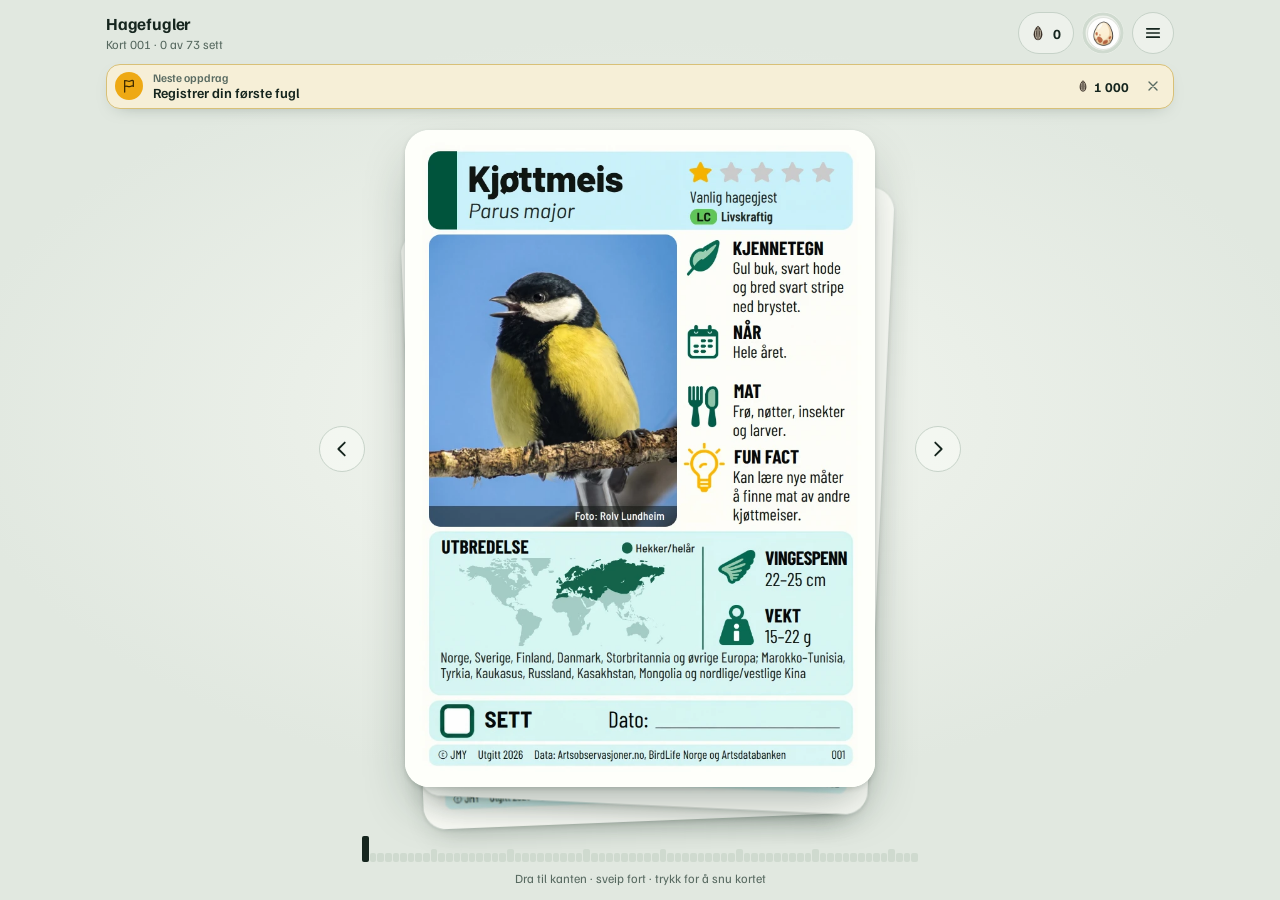
==== app/index.html @ 6dfd5e30 "Appen: Profil øverst i menyen og «Få kortene i postkassen» (play-1.0.0-0bf816b11f) Profil først i me" ====
<!doctype html>
<html lang="nb">
<head>
<meta charset="utf-8">
<meta name="viewport" content="width=device-width,initial-scale=1,maximum-scale=1,user-scalable=no,viewport-fit=cover">
<title>Hagefugler</title>
<meta name="description" content="73 hagefugler i Norge som en kortstokk. Bla, søk og kryss av fuglene du har sett.">
<meta name="theme-color" content="#0f4a36">
<meta name="apple-mobile-web-app-capable" content="yes">
<meta name="mobile-web-app-capable" content="yes">
<meta name="apple-mobile-web-app-title" content="Hagefugler">
<meta name="apple-mobile-web-app-status-bar-style" content="black-translucent">
<link rel="manifest" href="manifest.webmanifest">
<link rel="icon" href="icons/icon-192.png">
<link rel="apple-touch-icon" href="icons/apple-touch-icon.png">
<style>
/* Fontene lokalt (ingen kall til Google Fonts): Caveat og Familjen Grotesk, latin og latin-ext, woff2.
   Fra Fontsource 5.3.0 (Google Fonts-filene). SIL Open Font License 1.1: se OFL-Caveat.txt og OFL-FamiljenGrotesk.txt. */
/* «SETT (FØR)» i registreringsmodusen for livslisten: Barlow Semi Condensed Bold, samme fil som Fuglekort-builder setter
   SETT med på kortene (versjon 1.408), bare tegnene i «SETT (FØR)» (fonttools subset, woff). OFL 1.1: se OFL-Barlow.txt. */
@font-face{font-family:'Barlow SC Sett';font-style:normal;font-display:block;font-weight:700;src:url(fonts/barlow-semi-condensed-700-sett.woff) format('woff')}
@font-face{font-family:'Caveat';font-style:normal;font-display:swap;font-weight:500;src:url(fonts/caveat-latin-ext-500-normal.woff2) format('woff2');unicode-range:U+0100-02BA,U+02BD-02C5,U+02C7-02CC,U+02CE-02D7,U+02DD-02FF,U+0304,U+0308,U+0329,U+1D00-1DBF,U+1E00-1E9F,U+1EF2-1EFF,U+2020,U+20A0-20AB,U+20AD-20C0,U+2113,U+2C60-2C7F,U+A720-A7FF}
@font-face{font-family:'Caveat';font-style:normal;font-display:swap;font-weight:500;src:url(fonts/caveat-latin-500-normal.woff2) format('woff2');unicode-range:U+0000-00FF,U+0131,U+0152-0153,U+02BB-02BC,U+02C6,U+02DA,U+02DC,U+0304,U+0308,U+0329,U+2000-206F,U+20AC,U+2122,U+2191,U+2193,U+2212,U+2215,U+FEFF,U+FFFD}
@font-face{font-family:'Caveat';font-style:normal;font-display:swap;font-weight:600;src:url(fonts/caveat-latin-ext-600-normal.woff2) format('woff2');unicode-range:U+0100-02BA,U+02BD-02C5,U+02C7-02CC,U+02CE-02D7,U+02DD-02FF,U+0304,U+0308,U+0329,U+1D00-1DBF,U+1E00-1E9F,U+1EF2-1EFF,U+2020,U+20A0-20AB,U+20AD-20C0,U+2113,U+2C60-2C7F,U+A720-A7FF}
@font-face{font-family:'Caveat';font-style:normal;font-display:swap;font-weight:600;src:url(fonts/caveat-latin-600-normal.woff2) format('woff2');unicode-range:U+0000-00FF,U+0131,U+0152-0153,U+02BB-02BC,U+02C6,U+02DA,U+02DC,U+0304,U+0308,U+0329,U+2000-206F,U+20AC,U+2122,U+2191,U+2193,U+2212,U+2215,U+FEFF,U+FFFD}
@font-face{font-family:'Familjen Grotesk';font-style:normal;font-display:swap;font-weight:400;src:url(fonts/familjen-grotesk-latin-ext-400-normal.woff2) format('woff2');unicode-range:U+0100-02BA,U+02BD-02C5,U+02C7-02CC,U+02CE-02D7,U+02DD-02FF,U+0304,U+0308,U+0329,U+1D00-1DBF,U+1E00-1E9F,U+1EF2-1EFF,U+2020,U+20A0-20AB,U+20AD-20C0,U+2113,U+2C60-2C7F,U+A720-A7FF}
@font-face{font-family:'Familjen Grotesk';font-style:normal;font-display:swap;font-weight:400;src:url(fonts/familjen-grotesk-latin-400-normal.woff2) format('woff2');unicode-range:U+0000-00FF,U+0131,U+0152-0153,U+02BB-02BC,U+02C6,U+02DA,U+02DC,U+0304,U+0308,U+0329,U+2000-206F,U+20AC,U+2122,U+2191,U+2193,U+2212,U+2215,U+FEFF,U+FFFD}
@font-face{font-family:'Familjen Grotesk';font-style:normal;font-display:swap;font-weight:500;src:url(fonts/familjen-grotesk-latin-ext-500-normal.woff2) format('woff2');unicode-range:U+0100-02BA,U+02BD-02C5,U+02C7-02CC,U+02CE-02D7,U+02DD-02FF,U+0304,U+0308,U+0329,U+1D00-1DBF,U+1E00-1E9F,U+1EF2-1EFF,U+2020,U+20A0-20AB,U+20AD-20C0,U+2113,U+2C60-2C7F,U+A720-A7FF}
@font-face{font-family:'Familjen Grotesk';font-style:normal;font-display:swap;font-weight:500;src:url(fonts/familjen-grotesk-latin-500-normal.woff2) format('woff2');unicode-range:U+0000-00FF,U+0131,U+0152-0153,U+02BB-02BC,U+02C6,U+02DA,U+02DC,U+0304,U+0308,U+0329,U+2000-206F,U+20AC,U+2122,U+2191,U+2193,U+2212,U+2215,U+FEFF,U+FFFD}
@font-face{font-family:'Familjen Grotesk';font-style:normal;font-display:swap;font-weight:600;src:url(fonts/familjen-grotesk-latin-ext-600-normal.woff2) format('woff2');unicode-range:U+0100-02BA,U+02BD-02C5,U+02C7-02CC,U+02CE-02D7,U+02DD-02FF,U+0304,U+0308,U+0329,U+1D00-1DBF,U+1E00-1E9F,U+1EF2-1EFF,U+2020,U+20A0-20AB,U+20AD-20C0,U+2113,U+2C60-2C7F,U+A720-A7FF}
@font-face{font-family:'Familjen Grotesk';font-style:normal;font-display:swap;font-weight:600;src:url(fonts/familjen-grotesk-latin-600-normal.woff2) format('woff2');unicode-range:U+0000-00FF,U+0131,U+0152-0153,U+02BB-02BC,U+02C6,U+02DA,U+02DC,U+0304,U+0308,U+0329,U+2000-206F,U+20AC,U+2122,U+2191,U+2193,U+2212,U+2215,U+FEFF,U+FFFD}
@font-face{font-family:'Familjen Grotesk';font-style:normal;font-display:swap;font-weight:700;src:url(fonts/familjen-grotesk-latin-ext-700-normal.woff2) format('woff2');unicode-range:U+0100-02BA,U+02BD-02C5,U+02C7-02CC,U+02CE-02D7,U+02DD-02FF,U+0304,U+0308,U+0329,U+1D00-1DBF,U+1E00-1E9F,U+1EF2-1EFF,U+2020,U+20A0-20AB,U+20AD-20C0,U+2113,U+2C60-2C7F,U+A720-A7FF}
@font-face{font-family:'Familjen Grotesk';font-style:normal;font-display:swap;font-weight:700;src:url(fonts/familjen-grotesk-latin-700-normal.woff2) format('woff2');unicode-range:U+0000-00FF,U+0131,U+0152-0153,U+02BB-02BC,U+02C6,U+02DA,U+02DC,U+0304,U+0308,U+0329,U+2000-206F,U+20AC,U+2122,U+2191,U+2193,U+2212,U+2215,U+FEFF,U+FFFD}
</style>
<style>:root{padding-top:env(safe-area-inset-top,0px);padding-bottom:env(safe-area-inset-bottom,0px)}body{margin:0}img{max-width:100%}[hidden]{display:none!important}</style>
</head>
<body>
<style>
:root{
  --bg:#e1e8e0; --bg-hi:#f3f6f0; --ink:#15251e; --muted:#586a61; --line:#c6d2c8;
  --surface:#f7f9f4; --surface-2:#e9efe8; --spruce:#0f4a36; --spruce-ink:#0f4a36; --on-spruce:#f3f8f2;
  --gold:#eea914; --gold-ink:#8a5a00; --track:#cfdacf; --shadow:22,44,33; --scrim:rgba(12,26,20,.36); --rec:#d6452f; --ok:#2f9a5f; --warn-bg:#fdf1d6; --warn-ink:#6b4700; --modus:#b84a25; --modus-bg:#fbede6;
  --card-cream:#fdfcf3; --card-ink:#14231d; --card-teal:#d5eeee; --card-gold:#f4b41a; --card-green:#0f4a36; --pen:#1c3aa0; --strek:#1c3aa0;
  --font:"Familjen Grotesk", ui-sans-serif, system-ui, -apple-system, "Segoe UI", Roboto, sans-serif;
  --hand:"Caveat", "Segoe Print", "Bradley Hand", "Comic Sans MS", cursive;
  color-scheme:light;
}
@media (prefers-color-scheme: dark){
  :root:not([data-theme="light"]){
    --bg:#0c1712; --bg-hi:#18291f; --ink:#e3ebe5; --muted:#8fa298; --line:#26392f;
    --surface:#122019; --surface-2:#1a2b22; --spruce:#1d6a4d; --spruce-ink:#8bd0aa; --on-spruce:#f3f8f2;
    --gold:#f2b421; --gold-ink:#f2c24f; --track:#26382e; --shadow:0,0,0; --scrim:rgba(0,0,0,.56); --rec:#ef6a52; --ok:#5cc58a; --warn-bg:#3a2e12; --warn-ink:#f2d08a; --strek:#a9bbff; --modus:#f08a5d; --modus-bg:#3a241b;
    color-scheme:dark;
  }
}
:root[data-theme="dark"]{
  --bg:#0c1712; --bg-hi:#18291f; --ink:#e3ebe5; --muted:#8fa298; --line:#26392f;
  --surface:#122019; --surface-2:#1a2b22; --spruce:#1d6a4d; --spruce-ink:#8bd0aa; --on-spruce:#f3f8f2;
  --gold:#f2b421; --gold-ink:#f2c24f; --track:#26382e; --shadow:0,0,0; --scrim:rgba(0,0,0,.56); --rec:#ef6a52; --ok:#5cc58a; --warn-bg:#3a2e12; --warn-ink:#f2d08a; --strek:#a9bbff; --modus:#f08a5d; --modus-bg:#3a241b;
  color-scheme:dark;
}
*{box-sizing:border-box}
html{height:100%;box-sizing:border-box;touch-action:pan-x pan-y}   /* the page itself never zooms */
body{height:100%;margin:0;overflow:hidden;font-family:var(--font);color:var(--ink);
  background:radial-gradient(ellipse 75% 58% at 50% 46%, var(--bg-hi), var(--bg) 72%) var(--bg);
  -webkit-tap-highlight-color:transparent;-webkit-font-smoothing:antialiased}
button,input,textarea{font:inherit;color:inherit}
button{cursor:pointer;touch-action:manipulation}
:focus-visible{outline:2px solid var(--spruce-ink);outline-offset:2px}
.sr{position:absolute;width:1px;height:1px;overflow:hidden;clip:rect(0 0 0 0);white-space:nowrap}

/* ---------- shell ---------- */
.app{height:100%;display:grid;grid-template-columns:minmax(0,1fr);grid-template-rows:auto auto auto minmax(0,1fr) auto;padding-inline:16px;max-width:1100px;margin:0 auto}
.app>.top{grid-row:1}.app>.tellebar{grid-row:2}.app>.oppdrag-stripe{grid-row:3}.app>.stage{grid-row:4}.app>.bottom{grid-row:5}
.top{display:flex;align-items:center;gap:8px;padding-block:12px 2px}
.brand{flex:1;min-width:0}
.brand h1{margin:0;font-size:17px;font-weight:700;letter-spacing:-.01em;line-height:1.2}
.brand p{margin:2px 0 0;font-size:12.5px;color:var(--muted);font-variant-numeric:tabular-nums;white-space:nowrap;overflow:hidden;text-overflow:ellipsis}
.iconbtn{width:42px;height:42px;border-radius:50%;display:grid;place-items:center;border:1px solid var(--line);
  background:color-mix(in srgb, var(--surface) 55%, transparent);transition:background .2s, transform .15s}
.iconbtn:hover{background:var(--surface-2)}
.iconbtn:active{transform:scale(.94)}
.iconbtn svg{width:20px;height:20px}
/* the ring top right: the icon of your title, and the way to the next title around it */
.ring{position:relative;border-color:transparent}
.ring svg,.ring .ti{position:absolute;left:50%;top:50%}
.ring svg{width:42px;height:42px;margin:-21px 0 0 -21px;transform:rotate(-90deg)}
.ring .ti{width:31px;height:31px;margin:-15.5px 0 0 -15.5px;border-radius:50%;box-shadow:0 0 0 1px rgba(0,0,0,.06)}
.ring .ti.pop{animation:ringpop .7s cubic-bezier(.3,1.7,.5,1)}
@keyframes ringpop{0%{transform:scale(.4)}100%{transform:scale(1)}}
.ring circle{fill:none;stroke-width:3.2}
.ring .trk{stroke:var(--track)}
.ring .arc{stroke:var(--gold);stroke-linecap:round;transition:stroke-dasharray .6s cubic-bezier(.2,.8,.2,1)}

/* ---------- deck ---------- */
.stage{position:relative;min-height:0;container-type:size;display:grid;place-items:center;touch-action:pan-y;user-select:none;-webkit-user-select:none;-webkit-touch-callout:none}
.float{animation:bob 6.5s ease-in-out infinite alternate}
@keyframes bob{from{transform:translateY(2px)}to{transform:translateY(-7px)}}
.stage.dragging .float,.stage.holding .float,.stage.riffling .float{animation-play-state:paused}
.deck{position:relative;width:min(100cqw - 10px, (100cqh - 58px) * .7143, 470px);aspect-ratio:1060/1484;margin-top:-16px;
  transition:transform .3s ease-out}
.card{position:absolute;inset:0;transform-origin:50% 88%;will-change:transform;perspective:1800px;container-type:inline-size;
  transition:transform var(--dur,.46s) cubic-bezier(.2,.75,.2,1), opacity var(--dur,.35s) ease}
.card.no-anim,.stage.dragging .card{transition:none}
.stage.riffling .card{transition-timing-function:cubic-bezier(.25,.6,.3,1), ease}
.card.is-top .front{touch-action:none;cursor:grab}
.card.held .front{cursor:grabbing}
.card.held .face{box-shadow:0 1cqw 2cqw rgba(var(--shadow),.18), 0 12cqw 22cqw -4cqw rgba(var(--shadow),.55)}
.card:not(.is-top){pointer-events:none}
.card .inner{position:absolute;inset:0;transform-style:preserve-3d;transition:transform .62s cubic-bezier(.3,.7,.15,1)}
.card.flipped .inner{transform:rotateY(180deg)}
.face{position:absolute;inset:0;border-radius:5.07cqw;-webkit-backface-visibility:hidden;backface-visibility:hidden;
  box-shadow:0 .4cqw 1.2cqw rgba(var(--shadow),.16), 0 5cqw 11cqw -3cqw rgba(var(--shadow),.42)}
.front{background-image:var(--cardsprite);background-size:1000% calc(var(--rows, 10) * 100%)}
.front img{display:block;width:100%;height:100%;border-radius:inherit;pointer-events:none;-webkit-user-drag:none}
.card:not(.is-top) .face{box-shadow:0 .3cqw 1cqw rgba(var(--shadow),.14), 0 3cqw 7cqw -3cqw rgba(var(--shadow),.3)}

/* pen marks on the printed SETT field */
.tick{position:absolute;overflow:visible;pointer-events:none}
/* a bird registered today: a green label in the corner of the picture */
.idag-merke{position:absolute;z-index:3;display:none;align-items:center;gap:.3em;padding:.42em .8em .42em .6em;border-radius:99px;pointer-events:none;
  background:#1f8a4c;color:#fff;font-family:var(--font);font-weight:800;font-size:3.5cqw;line-height:1;letter-spacing:.01em;white-space:nowrap;
  box-shadow:0 .5cqw 1.6cqw rgba(0,0,0,.28),0 0 0 .45cqw rgba(255,255,255,.9)}
.idag-merke svg{width:1.05em;height:1.05em}
.card.idag .idag-merke{display:flex}
.card.idag .idag-merke.ny{animation:pop .55s cubic-bezier(.3,1.7,.5,1)}
/* iPhone (Safari) lets labels with their own layer show through a turned card: hidden on the back, from the
   middle of the turn */
.card .idag-merke,.card .xmerke,.card .tall{-webkit-backface-visibility:hidden;backface-visibility:hidden;transition:visibility 0s .2s}
.card.flipped .idag-merke,.card.flipped .xmerke,.card.flipped .tall{visibility:hidden}
.tick path{fill:none;stroke:var(--pen);stroke-width:8.5;stroke-linecap:round;stroke-linejoin:round;
  stroke-dasharray:1;stroke-dashoffset:1;opacity:0;transition:stroke-dashoffset .38s cubic-bezier(.5,0,.3,1), opacity 0s linear .38s}
.seen .tick path{stroke-dashoffset:0;opacity:1;transition:stroke-dashoffset .38s cubic-bezier(.5,0,.3,1), opacity 0s}
.sett-hit{position:absolute;background:none;border:0;border-radius:2cqw;padding:0}
/* the picture field: a tap opens it in full screen (found from the tap position, so a swipe can still start there);
   this button is only for the keyboard */
.bilde-hit{position:absolute;background:none;border:0;border-radius:2cqw;padding:0;pointer-events:none}
.dato{position:absolute;display:block;pointer-events:none}
.hand{position:absolute;bottom:22%;font-family:var(--hand);font-weight:600;font-size:7cqw;line-height:1;color:var(--pen);
  white-space:nowrap;transform:rotate(-2.5deg);transform-origin:0 100%;pointer-events:none;
  clip-path:inset(-30% 100% -30% 0);transition:clip-path .55s steps(14, end) .12s}
.seen .hand{clip-path:inset(-30% -10% -30% 0)}
.dato:focus-within{outline:2px solid var(--pen);outline-offset:1px;border-radius:1.5cqw}
/* "× 7": how many days the bird has been seen, written by the SETT label */
.antall{position:absolute;display:flex;align-items:center;font-family:var(--hand);font-weight:600;font-size:6.8cqw;line-height:1;
  color:var(--pen);white-space:nowrap;transform:rotate(-4deg);pointer-events:none}
.antall.pop{animation:pop .55s cubic-bezier(.3,1.7,.5,1)}
.antall.tre{font-size:5.4cqw}
@keyframes pop{from{transform:rotate(-14deg) scale(.3);opacity:0}to{transform:rotate(-4deg) scale(1);opacity:1}}
/* counting: the number of this species in the count, as a sticker on the corner of the card */
.tall{position:absolute;right:-2.6cqw;top:-2.6cqw;min-width:13cqw;height:13cqw;padding:0 2.6cqw;border-radius:99px;display:none;place-items:center;
  background:var(--card-gold);color:#1b1402;font-weight:800;font-size:6.6cqw;font-variant-numeric:tabular-nums;letter-spacing:-.02em;
  border:.8cqw solid #fff8e1;box-shadow:0 1cqw 3cqw rgba(20,35,29,.35);transform:rotate(8deg);pointer-events:none}
.telling .tall.on{display:grid}
.tall.pop{animation:tallpop .35s cubic-bezier(.3,1.7,.5,1)}
@keyframes tallpop{from{transform:rotate(8deg) scale(.55)}to{transform:rotate(8deg) scale(1)}}

/* back of the card: the days this bird was seen, on a note over the deck's back */
.logg{position:absolute;left:6.5%;right:6.5%;top:32%;bottom:5%;display:flex;flex-direction:column;overflow:hidden;
  background:color-mix(in srgb, var(--card-cream) 96%, transparent);color:var(--card-ink);border-radius:3.6cqw;
  border:.35cqw solid rgba(20,35,29,.14);box-shadow:0 1.2cqw 5cqw -1cqw rgba(20,35,29,.4)}
.logg[hidden]{display:none}
.lh{display:grid;gap:.8cqw;padding:4.2cqw 5cqw 3cqw;border-bottom:.35cqw solid #e6e3cf}
.lh b{font-size:6.6cqw;font-weight:700;letter-spacing:-.015em;line-height:1.05}
.lh span{font-size:3.9cqw;color:#4c5c54}
.lniva{display:flex;align-items:center;gap:2cqw;margin-top:.6cqw}
.nchip{font-style:normal;font-weight:700;font-size:3.3cqw;line-height:1.2;padding:.5cqw 2.2cqw;border-radius:99px;color:#1c2a22;letter-spacing:.02em;
  box-shadow:inset 0 0 0 .25cqw rgba(20,35,29,.12)}
.n1{background:linear-gradient(115deg,#d9965c,#f8d6b2 45%,#b97a45)}
.n2{background:linear-gradient(115deg,#dfe5ea,#ffffff 45%,#c9d2d8)}
.n3{background:linear-gradient(115deg,#f3c95f,#fff3c4 45%,#e5ad2c)}
.n4{background:linear-gradient(115deg,#ffb3b3,#fff1a8 20%,#b8ffb0 40%,#a8f3ff 60%,#c3b5ff 80%,#ffb3e6)}
.llist{list-style:none;margin:0;padding:.5cqw 2.5cqw .5cqw 5cqw;flex:1;min-height:0;overflow-y:auto;overscroll-behavior:contain;touch-action:pan-y}
.llist li{display:grid;grid-template-columns:auto 1fr auto;align-items:center;gap:3.4cqw;min-height:12.5cqw;border-bottom:.3cqw dashed #dcd8c2}
.llist li:last-child{border-bottom:0}
.ld{font-family:var(--hand);font-weight:600;font-size:7.4cqw;line-height:1;color:var(--pen);transform:rotate(-2deg)}
.lw{font-size:3.6cqw;line-height:1.25;color:#56665e}
.lw b{font-weight:700;color:var(--card-green)}
.ldel{width:10.5cqw;height:10.5cqw;padding:0;border:0;border-radius:50%;background:none;display:grid;place-items:center;color:#6d7a72}
.ldel svg{width:4.2cqw;height:4.2cqw}
.ldel:hover{background:rgba(20,35,29,.07)}


/* ---------- glinskort: the printed border turns Bronse (1), Sølv (2), Gull (3) and at last Holo (4) ----------
   A metal band over the card's white edge and gold double line (about 3.75 % of the width); the rest of the
   card is untouched. A streak of light moves along it: by itself, or following the finger, the mouse or the
   tilt of the phone (--mx/--my, 0–100 %). */
@property --mx{syntax:'<percentage>';inherits:true;initial-value:50%}
@property --my{syntax:'<percentage>';inherits:true;initial-value:50%}
.mkant{position:absolute;inset:0;border-radius:inherit;padding:3.75cqw;pointer-events:none;display:none;--mx:30%;--my:50%;
  -webkit-mask:linear-gradient(#000 0 0) content-box,linear-gradient(#000 0 0);-webkit-mask-composite:xor;
          mask:linear-gradient(#000 0 0) content-box exclude,linear-gradient(#000 0 0)}
[data-niva] .mkant{display:block}
.mkant i{position:absolute;inset:0;border-radius:inherit;display:block}
.mkant::after{content:"";position:absolute;inset:0;border-radius:inherit;box-shadow:inset 0 0 0 .35cqw rgba(0,0,0,.18)}
.mkant::before{content:"";position:absolute;inset:3.75cqw;border-radius:1.4cqw;box-shadow:0 0 0 .3cqw rgba(0,0,0,.15)}
[data-niva="1"] .mk-metall{background:linear-gradient(135deg,#5a2d0f 0%,#e2a36e 16%,#9a5829 30%,#f8d0a8 46%,#87491f 60%,#d99459 78%,#4d260b 100%)}
[data-niva="2"] .mk-metall{background:linear-gradient(135deg,#7f878d 0%,#eef1f3 16%,#a7afb5 30%,#fbfcfd 46%,#949ca2 60%,#e3e7ea 78%,#7a8288 100%)}
[data-niva="3"] .mk-metall{background:linear-gradient(135deg,#7d4f06 0%,#f7d97d 16%,#b67f1a 30%,#fff3c2 46%,#a36c0e 60%,#f2cb58 78%,#6f4605 100%)}
[data-niva="4"] .mk-metall{background:linear-gradient(115deg,#ff7b7b,#ffd76b,#8dff8a,#72e5ff,#8b87ff,#ff86d8,#ff7b7b,#ffd76b,#8dff8a,#72e5ff);
  background-size:300% 300%;background-position:var(--mx) var(--my)}
[data-niva="4"] .mk-metall::after{content:"";position:absolute;inset:0;border-radius:inherit;
  background:linear-gradient(135deg,rgba(255,255,255,.35),rgba(255,255,255,0) 40%,rgba(255,255,255,.3) 70%,rgba(255,255,255,0));mix-blend-mode:soft-light}
.mk-lys{background:linear-gradient(115deg,transparent 38%,rgba(255,255,255,.95) 50%,transparent 62%);background-size:300% 300%;
  background-position:var(--mx) var(--my);mix-blend-mode:overlay}
[data-niva="4"] .mk-lys{mix-blend-mode:soft-light}
/* the light drifts slowly back and forth when nothing steers it */
@keyframes drift{0%{--mx:0%;--my:20%}50%{--mx:60%;--my:70%}100%{--mx:100%;--my:40%}}
.card.is-top[data-niva]:not(.styrt) .mkant{animation:drift 7s ease-in-out infinite alternate}
/* a flash along the border when the card reaches a new level */
.mk-blits{opacity:0;background:linear-gradient(115deg,transparent 35%,#fff 50%,transparent 65%);background-size:300% 300%}
.card.glinsny .mk-blits{animation:blits 1.3s ease-out forwards}
@keyframes blits{0%{background-position:100% 100%;opacity:0}20%{opacity:1}100%{background-position:0% 0%;opacity:0}}


/* ---------- solsikkefrø ---------- */
.froikon{width:1em;height:1em;flex-shrink:0;display:inline-block;vertical-align:-.12em}
.frobtn{height:42px;display:flex;align-items:center;gap:6px;padding:0 12px 0 10px;border-radius:21px;border:1px solid var(--line);
  background:color-mix(in srgb, var(--surface) 55%, transparent);font-weight:700;font-size:14px;font-variant-numeric:tabular-nums;white-space:nowrap;transition:background .2s, transform .15s}
.frobtn:hover{background:var(--surface-2)}
.frobtn:active{transform:scale(.95)}
.frobtn .froikon{width:18px;height:18px}
.frobtn.pluss{animation:froplus .6s ease-out}
@keyframes froplus{30%{background:color-mix(in srgb, var(--gold) 45%, var(--surface));transform:scale(1.08)}}
/* seeds flying from the card to the counter */
.frolag{position:fixed;inset:0;pointer-events:none;z-index:60;overflow:hidden}
.flyfro{position:absolute;left:0;top:0;width:24px;height:24px;margin:-12px 0 0 -12px;will-change:transform,opacity;filter:drop-shadow(0 0 1.5px rgba(255,255,255,.9)) drop-shadow(0 2px 3px rgba(0,0,0,.3))}
.flyfro .froikon{width:100%;height:100%;display:block}
.frostrom{position:fixed;inset:0;width:100vw;height:100vh;pointer-events:none;z-index:60}
.frobtn.mottar{background:color-mix(in srgb, var(--gold) 34%, var(--surface));border-color:color-mix(in srgb, var(--gold) 70%, var(--line))}
.frobtn.fylt{animation:frofylt 1s ease-out}
.frobtn.fram{position:relative;z-index:61;background:var(--surface);box-shadow:0 0 0 2px color-mix(in srgb, var(--gold) 70%, transparent),0 0 26px 6px color-mix(in srgb, var(--gold) 45%, transparent)}
.frobtn.fram.mottar{background:color-mix(in srgb, var(--gold) 34%, var(--surface))}
/* what the seeds were for, just below the counter: one pill per kind, «+400 Registrering 200 × 1★ × 2» (no sum) */
.froplus{position:fixed;right:10px;top:0;z-index:54;pointer-events:none;display:flex;flex-direction:column;align-items:flex-end;gap:5px;visibility:hidden}
.froplus.fram{z-index:62}
.froplus.vis{visibility:visible}
.fp{display:block;max-width:calc(100vw - 20px);overflow:hidden;text-overflow:ellipsis;padding:4px 11px 5px;border-radius:99px;background:var(--gold);color:#1b1402;
  font-size:13px;font-weight:600;line-height:1.15;white-space:nowrap;box-shadow:0 4px 12px -4px rgba(0,0,0,.45), inset 0 0 0 1px rgba(255,255,255,.35);
  animation:fp-inn .35s cubic-bezier(.2,1.4,.4,1) both}
.fp b{font-size:15px;font-weight:800;font-variant-numeric:tabular-nums;letter-spacing:-.01em;margin-right:3px}
.fp em{font-style:normal;font-weight:500;opacity:.78;margin-left:2px;font-variant-numeric:tabular-nums}
.fp em i{font-style:normal}
.fp-neste{background:var(--surface);color:var(--spruce-ink);font-weight:700;box-shadow:0 4px 12px -4px rgba(0,0,0,.35),0 0 0 1px var(--line);animation-delay:.25s}
.froplus.ut .fp{animation:fp-ut .55s ease-in forwards}
@keyframes fp-inn{from{opacity:0;transform:translateY(-6px) scale(.7)}to{opacity:1;transform:none}}
@keyframes fp-ut{to{opacity:0;transform:translateY(-10px) scale(.92)}}
/* while «Trykk for neste» shows: the next tap anywhere goes on to the next event, and does nothing else */
.fest-vent{position:fixed;inset:0;z-index:53;cursor:pointer;background:transparent}
.fest-vent[hidden]{display:none}
.fest.strommer .fest-tekst small,.bfest.strommer .bf-t2 small{visibility:hidden}
.fest.strommer,.bfest.strommer{cursor:default}
@keyframes frofylt{0%{box-shadow:0 0 0 0 color-mix(in srgb, var(--gold) 75%, transparent)}100%{box-shadow:0 0 0 16px color-mix(in srgb, var(--gold) 0%, transparent)}}
/* the menu at the top right */
.meny-bak{position:fixed;inset:0;z-index:44}
.meny{position:fixed;z-index:45;min-width:228px;padding:6px;border-radius:16px;background:var(--surface);color:var(--ink);border:1px solid var(--line);
  box-shadow:0 18px 40px -12px rgba(var(--shadow),.45),0 2px 6px rgba(var(--shadow),.12);transform-origin:top right;opacity:0;transform:scale(.94) translateY(-6px);
  transition:opacity .16s, transform .2s cubic-bezier(.2,.8,.2,1)}
.meny.on{opacity:1;transform:none}
.meny[hidden],.meny-bak[hidden],.meny button[hidden]{display:none}
.meny button{display:flex;align-items:center;gap:12px;width:100%;min-height:48px;padding:10px 12px;border:0;border-radius:11px;background:none;color:inherit;font:inherit;font-size:15.5px;font-weight:600;text-align:left}
.meny button:hover,.meny button:focus-visible{background:var(--surface-2);outline:none}
.meny .mi{width:24px;height:24px;display:grid;place-items:center;color:var(--muted);flex-shrink:0}
.meny .mi svg{width:21px;height:21px}
.meny .mi.q{font-size:19px;font-weight:800;line-height:1}
.meny .mt{flex:1}
.meny kbd{font:inherit;font-size:12px;font-weight:600;color:var(--muted);border:1px solid var(--line);border-radius:6px;padding:1px 7px}
@media (hover:none){.meny kbd{display:none}}
.brand h1{display:flex;min-width:0}
.brand h1 .tn{min-width:0;white-space:nowrap;overflow:hidden;text-overflow:ellipsis}
.brand h1.lang{font-size:14px;line-height:1.15}
.brand h1.lang .tn{white-space:normal;display:-webkit-box;-webkit-box-orient:vertical;-webkit-line-clamp:2;line-clamp:2;overflow-wrap:anywhere}
.tittel-bytt{display:inline-flex;align-items:center;gap:4px;min-width:0;max-width:100%;margin:0 0 0 -4px;padding:0 4px;border:0;border-radius:8px;background:none;text-align:left;font-weight:inherit;line-height:inherit}
.tittel-bytt:hover{background:var(--surface-2)}
.tittel-bytt .pil{flex-shrink:0;font-size:.72em;color:var(--muted);line-height:1}
@media (max-width:400px){.top{gap:5px}.iconbtn{width:38px;height:38px}.frobtn{height:38px;padding:0 9px 0 7px;gap:4px;font-size:13px}.frobtn .froikon{width:16px;height:16px}.brand h1{font-size:16px}}
@media (max-width:370px){.iconbtn{width:36px;height:36px}.frobtn{height:36px}.brand h1{font-size:15px}}
.fro-saldo{display:flex;align-items:center;gap:10px;margin-top:14px}
.fro-saldo .froikon{width:34px;height:34px}
.fro-saldo b{font-size:40px;font-weight:700;letter-spacing:-.03em;line-height:1;font-variant-numeric:tabular-nums}
.fro-saldo span{font-size:14px;color:var(--muted)}
.fro-kilder{list-style:none;margin:14px 0 0;padding:0;border-top:1px solid var(--line)}
.fro-kilder li{display:flex;justify-content:space-between;gap:12px;padding:8px 2px;border-bottom:1px solid var(--line);font-size:14.5px}
.fro-kilder li b{font-variant-numeric:tabular-nums}
/* ---------- Frøbutikken ---------- */
.butikk{list-style:none;margin:0 -8px;padding:0}
.butikk li{display:flex;align-items:center;gap:12px;padding:7px 8px;border-radius:14px}
.butikk li.empty{display:block}
.butikk li.bk-stj{padding:12px 8px 2px;font-size:13px}
.butikk li.bk-stj:first-child{padding-top:0}
.bk-t{flex:1;min-width:0;display:grid;gap:1px}
.bk-t b{font-weight:600;font-size:15.5px;white-space:nowrap;overflow:hidden;text-overflow:ellipsis}
.bk-t small{font-size:12.5px;color:var(--muted)}
.bk-kort{position:relative;width:34px;aspect-ratio:750/1050;border-radius:4px;overflow:hidden;flex-shrink:0;box-shadow:0 3px 8px -3px rgba(var(--shadow),.5)}
.bk-kort img{display:block;width:100%;height:100%}
.bk-kort b{position:absolute;inset:0;display:grid;place-items:center;color:#ffe3a3;font-size:17px;font-weight:800;text-shadow:0 0 8px rgba(255,190,80,.9);background:rgba(10,20,14,.38)}
.bk-kort.kjopt b{color:#fff;background:rgba(31,111,74,.6);text-shadow:none}
.bk-kort.kjopt b svg{width:60%;height:auto}
.bk-kjop{display:flex;align-items:center;gap:5px;white-space:nowrap;font-variant-numeric:tabular-nums;flex-shrink:0}
.bk-kjop .froikon{width:15px;height:15px}
.bk-kjop[disabled]{opacity:.55;cursor:default}
.bk-go{flex:1;min-width:0;display:flex;align-items:center;gap:12px;border:0;background:none;padding:0;text-align:left;color:inherit}
.bk-go .ph{width:40px;height:40px;border-radius:10px;flex-shrink:0}
/* a multiplier: a round sticker, gold; ×10 in all colours */
.xdisk{width:42px;height:42px;border-radius:50%;display:grid;place-items:center;flex-shrink:0;font-weight:900;font-size:15px;letter-spacing:-.04em;color:#4a2a00;box-sizing:border-box;
  border:3px solid #fffdf6;background:radial-gradient(circle at 32% 26%,#fff6cf 0,#f9d45e 34%,#eaa922 68%,#c07d0a 100%);box-shadow:0 2px 3px rgba(35,22,0,.35),0 5px 10px -4px rgba(35,22,0,.3);transform:rotate(-10deg)}
.xdisk.x10{color:#fff;text-shadow:0 1px 2px rgba(0,0,0,.5);background:conic-gradient(from 20deg,#ff8a8a,#ffd24d,#7fe07a,#6fd8f0,#9b8cff,#ff8ad8,#ff8a8a)}
.bk-go[disabled]{cursor:default}
/* Frøbutikken: the balance and the tabs stay at the top; each tab fits on one phone screen */
.bk-saldo{display:flex;align-items:baseline;gap:8px;margin-top:4px}
.bk-saldo .froikon{width:24px;height:24px;align-self:center}
.bk-saldo b{font-size:30px;font-weight:700;letter-spacing:-.03em;line-height:1;font-variant-numeric:tabular-nums}
.bk-saldo span{font-size:14px;color:var(--muted)}
.bk-tit{margin:4px 0 0;font-size:12.5px;color:var(--muted)}
#butikkTopp .angre{margin:10px 0 0}
#butikkBody{padding-top:14px}
#butikkBody > :first-child{margin-top:0}
.faner button[hidden],.faner[hidden]{display:none}
#butikkFaner button{font-size:13.5px;padding-inline:4px}
.fane-n{display:inline-grid;place-items:center;min-width:17px;height:17px;padding:0 4px;box-sizing:border-box;margin-left:4px;border-radius:9px;
  background:var(--gold);color:#1b1402;font-size:10.5px;font-weight:800;line-height:1;vertical-align:1px;font-variant-numeric:tabular-nums}
.bk-cap{margin:12px 0 0}
.bk-rute{list-style:none;margin:14px 0 0;padding:0;display:grid;grid-template-columns:1fr 1fr;gap:6px}
.bk-flis{width:100%;height:100%;box-sizing:border-box;display:flex;align-items:center;gap:8px;padding:6px 8px;border:1px solid var(--line);border-radius:12px;
  background:var(--surface);color:inherit;font:inherit;text-align:left;min-height:52px}
.bk-flis .bk-kort{width:24px;border-radius:3px}
.bk-flis .bk-kort b{font-size:13px}
.bk-flis .ph{width:34px;height:34px;border-radius:8px;flex-shrink:0}
.bk-flis .bk-t{gap:2px}
.bk-flis .bk-t b{font-size:13.5px;line-height:1.15;white-space:normal;display:-webkit-box;-webkit-line-clamp:2;-webkit-box-orient:vertical;overflow:hidden;hyphens:auto;-webkit-hyphens:auto;overflow-wrap:break-word}
.bk-flis small{display:flex;align-items:center;gap:6px;font-size:12px;color:var(--muted);font-variant-numeric:tabular-nums}
.bk-flis small .stars{font-size:10px;color:var(--gold)}
.bk-flis .bk-p,.bk-flis .bk-ok{display:inline-flex;align-items:center;gap:3px}
.bk-flis .froikon{width:12px;height:12px}
.bk-flis .bk-ok svg{width:12px;height:12px}
.bk-flis.nok{border-color:color-mix(in srgb, var(--ok) 55%, var(--line));background:color-mix(in srgb, var(--ok) 6%, var(--surface))}
.bk-flis.nok .bk-p{color:var(--ok);font-weight:700}
.bk-flis.kjopt .bk-ok{color:var(--ok);font-weight:600}
.bk-mult{list-style:none;margin:16px -4px 0;padding:0;display:grid;grid-template-columns:repeat(5,1fr);gap:2px}
.bk-mflis{width:100%;display:grid;justify-items:center;gap:7px;padding:4px 0 6px;border:0;border-radius:12px;background:none;color:inherit;font:inherit}
.bk-mflis .xdisk{width:52px;height:52px;font-size:17px;position:relative}
.bk-mflis.kjopt .xdisk,.bk-mflis.nok .xdisk{opacity:1}
.bk-mflis:not(.nok):not(.kjopt) .xdisk{opacity:.5;filter:saturate(.5)}
.bk-mflis small{display:block;max-width:100%;font-size:11px;font-weight:700;color:var(--muted);
  white-space:nowrap;overflow:hidden;text-overflow:ellipsis;font-variant-numeric:tabular-nums;letter-spacing:-.01em}
.bk-mflis.nok small{color:var(--ok)}
.bk-mflis.kjopt small{color:var(--ink);font-weight:600}
.bk-hake{position:absolute;right:-5px;bottom:-5px;width:20px;height:20px;border-radius:50%;background:var(--ok);color:#fff;display:grid;place-items:center;box-shadow:0 0 0 2px var(--surface)}
.bk-hake svg{width:12px;height:12px}
.bk-mer{margin-top:6px;font-size:13px}
.bk-mer summary{cursor:pointer;color:var(--spruce-ink);font-weight:600;padding:4px 0}
.bk-mer .cap{margin:6px 0 0}
.bak-grid.bak5{grid-template-columns:repeat(5,1fr);gap:14px 8px;margin-top:14px}
.bak5 li{gap:4px}
.bak5 .bak-bilde{border-radius:5px}
.bak5 small{display:flex;align-items:center;gap:3px;font-size:11.5px;font-weight:700;color:var(--muted);font-variant-numeric:tabular-nums}
.bak5 small .froikon{width:11px;height:11px}
.bak5 small.nok{color:var(--ok)}
.bak5 small.bruk{color:var(--ok)}
.bak5 small.har{color:var(--ink);font-weight:600}
/* Ledertavlen */
.tv-meg{display:flex;align-items:center;gap:12px;padding:12px;border:1px solid var(--line);border-radius:16px;background:var(--surface-2)}
.tv-meg .ti{width:44px;height:44px;flex-shrink:0}
.tv-t{flex:1;min-width:0;display:grid;gap:2px}
.tv-t b{font-weight:600;font-size:15px;white-space:nowrap;overflow:hidden;text-overflow:ellipsis}
.tv-t small{font-size:12.5px;color:var(--muted);font-variant-numeric:tabular-nums}
.tavle{list-style:none;margin:0 -8px;padding:0}
.tavle li{border-radius:12px}
.tv-rad{display:flex;align-items:center;gap:10px;width:100%;padding:7px 8px;border:0;border-radius:12px;background:none;color:inherit;font:inherit;text-align:left}
button.tv-rad:hover{background:var(--surface-2)}
button.tv-rad:focus-visible{outline:2px solid var(--spruce-ink);outline-offset:-2px}
.tv-t.skjult b{font-style:italic;font-weight:500;color:var(--muted)}
.tv-varsel{display:grid;gap:8px;justify-items:start;margin:12px 0 0;padding:11px 12px;border-radius:12px;background:var(--warn-bg);color:var(--warn-ink);font-size:13.5px;line-height:1.4}
.tv-varsel .textbtn{padding:2px 0;color:inherit;text-decoration:underline}
.tv-varsel+.tv-varsel{margin-top:8px}
.tv-valg{margin:0 0 10px}
.tv-periode{margin:0 0 12px;line-height:1.45}
.tv-periode b{color:var(--ink)}
.tv-merket{display:inline-grid;place-items:center;width:16px;height:16px;margin-left:6px;border-radius:50%;vertical-align:1px;
  background:var(--warn-bg);color:var(--warn-ink);box-shadow:inset 0 0 0 1px color-mix(in srgb, var(--warn-ink) 45%, transparent);font-size:11px;font-weight:800}
.tv-forrige{margin-top:18px}
.tv-forrige h4{margin:0 0 6px;font-size:12px;font-weight:700;letter-spacing:.1em;text-transform:uppercase;color:var(--muted)}
.tv-forrige ol{list-style:none;margin:0;padding:0;display:grid;gap:2px}
.tv-forrige li{display:grid;grid-template-columns:26px 1fr;column-gap:10px;align-items:center;padding:5px 8px;border-radius:12px}
.tv-forrige li.meg{background:color-mix(in srgb, var(--gold) 16%, transparent)}
.tv-forrige li b{font-size:14.5px;font-weight:600;min-width:0;white-space:nowrap;overflow:hidden;text-overflow:ellipsis}
.tv-forrige li small{grid-column:2;font-size:12.5px;color:var(--muted);font-variant-numeric:tabular-nums}
.tv-med{grid-row:span 2;width:26px;height:26px;border-radius:50%;display:grid;place-items:center;font-size:13px;font-weight:800;color:#3b2a00;
  background:radial-gradient(circle at 35% 30%, #fff6cf 0, #f7cf5a 40%, #d99a12 100%)}
.tv-med.m2{color:#2f3740;background:radial-gradient(circle at 35% 30%, #fff 0, #d9dee3 40%, #9aa4ae 100%)}
.tv-med.m3{color:#3d2412;background:radial-gradient(circle at 35% 30%, #ffe6cf 0, #d99a62 40%, #9a5a2c 100%)}
.tavle li.meg{background:color-mix(in srgb, var(--gold) 16%, transparent);box-shadow:inset 0 0 0 1px color-mix(in srgb, var(--gold) 55%, transparent)}
.tavle .ti{width:30px;height:30px;flex-shrink:0}
.tv-nr{width:26px;flex-shrink:0;text-align:right;font-weight:700;font-size:14px;color:var(--muted);font-variant-numeric:tabular-nums}
.tavle li:nth-child(-n+3) .tv-nr,.tavle .tv-nr.topp{color:var(--gold-ink)}
.tv-fro{font-weight:700;font-size:15px;font-variant-numeric:tabular-nums}
.tv-ant{display:grid;justify-items:end;line-height:1.05}
.tv-ant small{font-size:11px;font-weight:500;color:var(--muted)}
.tv-etter{margin-bottom:6px}
.tavle li.tv-mer{display:flex;justify-content:center;color:var(--muted);padding:0 8px}
.tv-status{margin:12px 0 0}
.tv-slett{color:var(--rec);padding-left:0}
.felt{display:block;margin:16px 0 6px;font-size:14px;font-weight:600}
.felt small{display:block;margin-top:2px;font-weight:400;color:var(--muted);font-size:12.5px}
.dlg-felt small{font-weight:400;color:var(--muted);font-size:12.5px;margin-top:-4px}
.felt-inp,.dlg-felt input,.dlg-felt select,.nv-valg select{width:100%;box-sizing:border-box;border:1px solid var(--line);border-radius:12px;padding:10px 12px;font:inherit;font-size:16px;background:var(--surface);color:var(--ink)}
.felt-inp,.dlg-felt input{max-width:160px;letter-spacing:.08em;font-variant-numeric:tabular-nums}
.felt-inp:disabled{opacity:.5}
.dlg-felt{display:grid;gap:6px;margin:12px 0 8px;font-size:14px;font-weight:600;color:var(--ink)}
.nv-valg{display:grid;gap:10px;margin-top:4px}
.nv-valg label{display:grid;gap:4px;font-size:13px;font-weight:600;color:var(--muted)}
#nvTilf{padding-left:0;margin-top:6px}
#delingSek #slettMeg{margin-top:12px}
@media (max-height:760px){
  .bk-tit{display:none}
  .bk-saldo b{font-size:26px}
  .bk-rute{gap:5px}
  #butikkBody{padding-top:22px}
  .bk-flis{min-height:46px;padding:4px 8px}
}
.velg-h{margin:8px 0 0;font-size:17px}
.bak-grid{list-style:none;margin:0;padding:0;display:grid;grid-template-columns:repeat(3,1fr);gap:16px 10px}
.bak-grid li{display:grid;justify-items:center;gap:6px;text-align:center}
.bak-bilde{display:block;width:100%;aspect-ratio:750/1050;padding:0;border:0;border-radius:7px;overflow:hidden;background:var(--track);
  box-shadow:0 6px 14px -6px rgba(var(--shadow),.55)}
.bak-bilde img{display:block;width:100%;height:100%;object-fit:cover}
.bak-grid li.bruk .bak-bilde{box-shadow:0 0 0 3px var(--ok),0 6px 14px -6px rgba(var(--shadow),.55)}
.bak-grid b{font-size:13px;font-weight:600;line-height:1.2}
.bak-grid .btn{padding:6px 10px;font-size:12.5px}
.bak-grid .bk-kjop .froikon{width:13px;height:13px}
.bak-bruk{font-size:12.5px;font-weight:700;color:var(--ok);padding:6px 0}
.dlg-bak{display:block;width:120px;aspect-ratio:750/1050;margin:2px auto 14px;border-radius:8px;box-shadow:0 8px 20px -8px rgba(0,0,0,.5)}
.dlg-bak.stor{width:min(62vw,240px)}
.velg-sok{width:100%;box-sizing:border-box;border:1px solid var(--line);border-radius:12px;padding:10px 12px;font:inherit;font-size:15px;background:var(--surface);color:var(--ink);margin-bottom:8px}
/* the newest purchase can be undone for 2 minutes */
.angre{display:flex;align-items:center;gap:12px;margin:14px 0 4px;padding:10px 10px 10px 14px;border-radius:14px;background:var(--warn-bg);color:var(--warn-ink)}
.angre[hidden]{display:none}
.angre .ang-t{flex:1;min-width:0;display:grid;gap:2px}
.angre b{font-size:14.5px;color:var(--ink)}
.angre small{font-size:12.5px;font-variant-numeric:tabular-nums}
.angre .btn{flex-shrink:0}
/* the multiplier on the front of a card: a sticker stuck on the top left corner, a little crooked, with a white
   die-cut edge, a gloss, and its lower right edge lifting off the card (the flap is the cut-off piece, folded back) */
.xmerke{position:absolute;z-index:4;left:-2.2cqw;top:-2cqw;width:16cqw;height:16cqw;display:none;pointer-events:none;transform:rotate(-13deg);
  filter:drop-shadow(0 .35cqw .4cqw rgba(35,22,0,.4)) drop-shadow(0 1.3cqw 2cqw rgba(35,22,0,.22))}
.card.xm .xmerke{display:block}
.xm-b{position:absolute;inset:0;border-radius:50%;background:#fffdf6;clip-path:polygon(0 0,100% 0,100% 54%,54% 100%,0 100%);
  display:grid;place-content:center;justify-items:center}
.xm-b::before{content:"";position:absolute;inset:1.15cqw;border-radius:50%;box-shadow:inset 0 0 0 .3cqw rgba(150,90,0,.3);
  background:radial-gradient(circle at 32% 26%,#fff6cf 0,#f9d45e 34%,#eaa922 68%,#c07d0a 100%)}
.xm-b::after{content:"";position:absolute;inset:1.15cqw;border-radius:50%;background:linear-gradient(125deg,transparent 26%,rgba(255,255,255,.6) 35%,transparent 44%)}
.xm-b b{position:relative;z-index:1;font-size:5.8cqw;font-weight:900;letter-spacing:-.05em;line-height:1;color:#4a2a00;margin-top:.6cqw}
.xm-b small{position:relative;z-index:1;font-size:1.8cqw;font-weight:800;letter-spacing:.2em;line-height:1;color:#6b4200;margin:.35cqw 0 0 .2cqw;text-transform:uppercase}
.xm-f{position:absolute;left:0;top:0;width:100%;height:100%;border-radius:50%;transform-origin:0 0;transform:translate(154%,154%) matrix(0,-1,-1,0,0,0);
  clip-path:polygon(100% 54%,100% 100%,54% 100%);background:linear-gradient(315deg,#fffdf6 30%,#ebe5d6 62%,#c9c0aa 100%)}
.xmerke.x10 .xm-b::before{background:conic-gradient(from 20deg,#ff8a8a,#ffd24d,#7fe07a,#6fd8f0,#9b8cff,#ff8ad8,#ff8a8a);box-shadow:inset 0 0 0 .3cqw rgba(0,0,0,.12)}
.xmerke.x10 .xm-b b,.xmerke.x10 .xm-b small{color:#fff;text-shadow:0 .2cqw .4cqw rgba(0,0,0,.45)}
.xmerke.x10 .xm-b b{font-size:4.7cqw}
.xmerke.ny{animation:xpaa .75s cubic-bezier(.3,1.6,.5,1)}
@keyframes xpaa{0%{transform:scale(2.6) rotate(-50deg);opacity:0}55%{opacity:1}100%{transform:rotate(-13deg)}}
/* question box */
/* ---------- the picture in full screen ---------- */
.storbilde{position:fixed;inset:0;z-index:53;overflow:hidden;display:grid;align-content:center;justify-items:center;gap:16px;padding:24px 16px;
  background:rgba(6,14,10,0);color:#fff;transition:background .3s;-webkit-tap-highlight-color:transparent}
.storbilde.on{background:rgba(6,14,10,.93)}
.storbilde[hidden]{display:none}
.sb-navn,.sb-valg,.sb-hint,.sb-innst{opacity:0;transition:opacity .2s}
.storbilde.on .sb-navn,.storbilde.on .sb-valg,.storbilde.on .sb-hint,.storbilde.on .sb-innst{opacity:1;transition:opacity .3s .12s}
.sb-navn{text-align:center;display:grid;gap:2px}
.sb-navn b{font-size:22px;letter-spacing:-.01em}
.sb-navn i{font-size:14px;opacity:.75}
/* standing, like the picture on the card (Fuglekort-builder makes the big pictures 675 × 800); as tall as the screen allows */
.sb-spor{position:relative;width:max(160px, min(100%, calc((100vh - 300px) * .84375), 480px));width:max(160px, min(100%, calc((100dvh - 300px) * .84375), 480px));
  aspect-ratio:675/800;touch-action:none;will-change:transform}
.sb-bilde{position:absolute;inset:0;width:100%;height:100%;border:0;padding:0;border-radius:18px;overflow:hidden;background:#1d2a23;
  box-shadow:0 20px 50px -12px rgba(0,0,0,.7);cursor:zoom-out;will-change:transform}
/* the other pictures of the bird on either side: they slide in at full strength when you swipe, nothing fades */
.sb-nabo{position:absolute;top:0;width:100%;height:100%;border-radius:18px;overflow:hidden;background:#1d2a23;pointer-events:none}
.storbilde:not(.on) .sb-nabo{visibility:hidden}
.sb-nabo[hidden]{display:none}
.sb-nabo.forrige{right:calc(100% + 20px)}
.sb-nabo.neste{left:calc(100% + 20px)}
.sb-nabo img{display:block;width:100%;height:100%;object-fit:cover}
/* older data without the big pictures: the picture field cut out of the card (BILDEFELT) */
.sb-nabo img.klipp{position:absolute;left:-11.13%;top:-38.86%;width:194.29%;height:auto;object-fit:initial}
.sb-bilde img{position:absolute;inset:0;width:100%;height:100%;object-fit:cover}
.sb-bilde img.klipp{inset:auto;left:-11.13%;top:-38.86%;width:194.29%;height:auto;object-fit:initial}
.sb-kred{position:absolute;left:10px;bottom:10px;max-width:calc(100% - 20px);font-size:12px;line-height:1.3;background:rgba(0,0,0,.58);color:#fff;
  padding:3px 9px;border-radius:99px;white-space:nowrap;overflow:hidden;text-overflow:ellipsis}
.sb-kred[hidden]{display:none}
.sb-valg{display:flex;background:rgba(255,255,255,.12);border-radius:99px;padding:4px;gap:4px}
.sb-valg button{border:0;background:none;color:#fff;font:inherit;font-weight:700;font-size:15px;padding:10px 16px;min-height:44px;border-radius:99px;transition:background .2s,color .2s}
.sb-valg button[hidden]{display:none}
.sb-valg button[aria-checked="true"]{background:var(--gold);color:#1b1402}
.sb-valg button[aria-disabled="true"]{opacity:.35;text-decoration:line-through;cursor:default}
.sb-valg button:focus-visible{outline:2px solid #fff;outline-offset:2px}
.sb-hint{margin:0;font-size:13px;line-height:1.4;opacity:.75;text-align:center;max-width:320px}
.sb-innst{margin:-8px 0 0;font-size:13px;line-height:1.4;text-align:center;max-width:340px;color:rgba(255,255,255,.85)}
.sb-lenke{border:0;background:none;color:var(--gold);font:inherit;font-weight:700;text-decoration:underline;text-underline-offset:3px;padding:10px 4px;cursor:pointer}
.sb-lenke:focus-visible{outline:2px solid #fff;outline-offset:2px;border-radius:6px}
@media (prefers-reduced-motion: reduce){.storbilde,.sb-navn,.sb-valg,.sb-hint,.sb-innst{transition:none}}
/* peek zoom: a copy of the card or picture grows around the point between two fingers, above everything */
.kikk{position:fixed;inset:0;z-index:57;pointer-events:none;background:rgba(6,14,10,calc(var(--m, 0) * .6))}
.kikk.ut{background:rgba(6,14,10,0);transition:background .22s}
.kikk-boks{position:fixed;will-change:transform}
.kikk-kopi{position:absolute!important;inset:0!important;width:100%!important;height:100%!important;margin:0!important;
  transform:none!important;opacity:1!important;transition:none!important;animation-play-state:running}
.help-track{touch-action:none}
.help-track.drar{scroll-snap-type:none;scroll-behavior:auto}
.dlg{position:fixed;inset:0;z-index:58;display:grid;place-items:center;padding:20px;background:rgba(8,16,12,.55);opacity:0;transition:opacity .2s}
.dlg.on{opacity:1}
.dlg[hidden]{display:none}
.dlg-kort{width:min(420px,100%);background:var(--surface);color:var(--ink);border-radius:18px;padding:20px 20px 16px;box-shadow:0 24px 60px -20px rgba(0,0,0,.6);
  transform:translateY(10px) scale(.97);transition:transform .2s}
.dlg.on .dlg-kort{transform:none}
.dlg-kort h3{margin:0;font-size:19px;line-height:1.25}
.dlg-kort p,.dlg-tekst{margin:10px 0 0;font-size:15px;line-height:1.45;color:var(--muted)}
.dlg-tekst p{margin:0 0 8px}
.dlg-tekst p:last-child{margin-bottom:0}
.dlg-kort p b,.dlg-tekst b{color:var(--ink)}
.dlg-knapper{display:grid;gap:8px;margin-top:18px}
.dlg-knapper .btn{padding:12px 14px;font-size:15px;border-radius:12px}
.dlg-knapper .btn[disabled]{opacity:.55;cursor:default}

/* ---------- dyrekort ---------- */
.bfest.snudd .bf-for .mkant{animation:drift 3.2s ease-in-out .4s infinite alternate}
.kred{position:absolute;left:8%;right:8%;bottom:1.4%;margin:0;padding:.8cqw 2.4cqw;border-radius:99px;background:rgba(253,252,243,.9);color:#3b4a42;
  font-size:2.9cqw;text-align:center;white-space:nowrap;overflow:hidden;text-overflow:ellipsis;pointer-events:none}
.kred[hidden]{display:none}
.card.nybonus .face.front{animation:nybonus 1.8s ease-out}
@keyframes nybonus{0%{box-shadow:0 0 0 0 rgba(236,143,50,.9),0 0 0 0 rgba(236,143,50,.5)}40%{box-shadow:0 0 0 2.5cqw rgba(236,143,50,.35),0 0 12cqw 4cqw rgba(236,143,50,.45)}100%{box-shadow:0 0 0 0 rgba(236,143,50,0),0 0 0 0 rgba(236,143,50,0)}}

/* ---------- the reveal when a bonus card is earned ----------
   Unlike the border celebration: a card falls in face down and rocks, a question mark glows on its back;
   a tap (or a moment's wait) turns it, leaves burst out and a stamp says BONUSKORT. */
.bfest{position:fixed;inset:0;z-index:55;display:grid;place-items:center;align-content:center;gap:22px;padding:24px 16px;overflow:hidden;cursor:pointer;
  background:radial-gradient(ellipse 80% 60% at 50% 42%, rgba(46,78,58,.93), rgba(5,11,8,.96) 72%);opacity:0;visibility:hidden;transition:opacity .35s, visibility 0s .35s}
.bfest.on{opacity:1;visibility:visible;transition:opacity .35s}
.bfest[hidden]{display:none}
.bf-lys{position:absolute;left:50%;top:42%;width:110vmin;height:110vmin;margin:-55vmin 0 0 -55vmin;border-radius:50%;pointer-events:none;
  background:radial-gradient(circle, rgba(255,200,120,.32) 0, rgba(255,200,120,.08) 35%, transparent 62%);opacity:0}
.bfest.on .bf-lys{animation:bf-puls 2.4s ease-in-out infinite}
@keyframes bf-puls{0%,100%{opacity:.5;transform:scale(.9)}50%{opacity:1;transform:scale(1.06)}}
.bf-kort{position:relative;width:min(70vw, 44vh, 340px);aspect-ratio:750/1050;perspective:1600px;container-type:inline-size;transform:translateY(-110vh) rotate(-14deg)}
.bfest.on .bf-kort{animation:bf-fall .95s cubic-bezier(.2,1.25,.45,1) forwards}
@keyframes bf-fall{to{transform:none}}
.bf-inner{position:absolute;inset:0;transform-style:preserve-3d;transition:transform .85s cubic-bezier(.3,.7,.15,1)}
.bfest.on:not(.snudd) .bf-inner{animation:bf-vugg 1.6s ease-in-out 1s infinite}
@keyframes bf-vugg{0%,100%{transform:rotate(0)}20%{transform:rotate(-3deg) scale(1.02)}40%{transform:rotate(3deg) scale(1.02)}60%{transform:rotate(-1.5deg)}80%{transform:rotate(1deg)}}
.bfest.snudd .bf-inner{transform:rotateY(180deg)}
.bf-side{position:absolute;inset:0;border-radius:5.07cqw;overflow:hidden;-webkit-backface-visibility:hidden;backface-visibility:hidden;box-shadow:0 2cqw 8cqw rgba(0,0,0,.55)}
.bf-side img{display:block;width:100%;height:100%}
.bf-for{transform:rotateY(180deg)}
.bfest.on:not(.snudd) .bf-bak{animation:bf-glo 1.6s ease-in-out infinite}
@keyframes bf-glo{50%{box-shadow:0 0 0 1cqw rgba(255,210,130,.6), 0 0 16cqw 4cqw rgba(255,190,90,.45)}}
.bf-q{position:absolute;left:50%;top:60%;width:34cqw;height:34cqw;margin:-17cqw;border-radius:50%;display:grid;place-items:center;
  background:radial-gradient(circle, rgba(255,246,220,.97) 0 55%, rgba(255,220,150,.9));color:#a9461a;font-size:24cqw;font-weight:900;line-height:1;
  box-shadow:0 0 0 1.2cqw rgba(255,255,255,.5), 0 0 10cqw rgba(255,200,110,.9)}
.bfest.on .bf-q{animation:bf-q 1.6s ease-in-out infinite}
@keyframes bf-q{50%{transform:scale(1.08)}}
.bf-ring{position:absolute;left:50%;top:42%;width:40px;height:40px;margin:-20px;border-radius:50%;border:3px solid rgba(255,214,150,.9);opacity:0;pointer-events:none}
.bfest.snudd .bf-ring{animation:bf-ring 1s ease-out .3s forwards}
@keyframes bf-ring{0%{opacity:1;transform:scale(1)}100%{opacity:0;transform:scale(16)}}
.bf-blader{position:absolute;left:50%;top:42%;width:0;height:0;pointer-events:none}
.bf-blad{position:absolute;left:-7px;top:-5px;width:14px;height:9px;border-radius:0 100% 0 100%;background:var(--f);opacity:0}
.bfest.snudd .bf-blad{animation:bf-blad 1.7s cubic-bezier(.15,.7,.3,1) calc(.3s + var(--d)) forwards}
@keyframes bf-blad{0%{opacity:1;transform:translate(0,0) rotate(0) scale(.6)}70%{opacity:1}100%{opacity:0;transform:translate(var(--x),var(--y)) rotate(var(--r)) scale(1.4)}}
.bf-tekst{position:relative;display:grid;justify-items:center;text-align:center;color:#f3f8f2;min-height:118px;align-content:start}
.bf-t1,.bf-t2{display:grid;justify-items:center;gap:6px;grid-area:1/1}
.bf-t1 b{font-size:clamp(22px, 6.4vw, 30px);font-weight:800}
.bf-t1 small,.bf-t2 small{font-size:13px;opacity:.8}
.bf-t2{visibility:hidden}
.bfest.snudd .bf-t1{visibility:hidden}
.bfest.snudd .bf-t2{visibility:visible}
.bf-stempel{font-size:clamp(26px, 8vw, 38px);font-weight:900;letter-spacing:.1em;text-transform:uppercase;color:#ffb35c;padding:2px 16px 4px;
  border:4px solid currentColor;border-radius:10px;transform:rotate(-6deg);opacity:0;margin-bottom:4px}
.bfest.snudd .bf-stempel{animation:bf-stempel .5s cubic-bezier(.3,1.6,.5,1) .55s forwards}
@keyframes bf-stempel{0%{opacity:0;transform:rotate(-6deg) scale(2.4)}60%{opacity:1}100%{opacity:1;transform:rotate(-6deg) scale(1)}}
.bf-art{font-size:20px;font-weight:700}
.bf-info{font-size:14px;opacity:.85}

/* ---------- the celebration when a card gets bronse-, sølv-, gull- or holokant ----------
   The card comes forward over everything, light rays turn behind it, the new border lights up and the
   level is named. Tap to close; it closes by itself after a few seconds. */
.fest{position:fixed;inset:0;z-index:55;display:grid;place-items:center;align-content:center;gap:18px;padding:24px 16px;
  background:rgba(6,14,10,.84);opacity:0;visibility:hidden;transition:opacity .35s, visibility 0s .35s;overflow:hidden;cursor:pointer;
  --glod:#e9eef1;--straale:rgba(235,242,246,.22)}
.fest.on{opacity:1;visibility:visible;transition:opacity .35s}
.fest[hidden]{display:none}
.fest[data-niva="1"]{--glod:#e2a36e;--straale:rgba(226,163,110,.24)}
.fest[data-niva="3"]{--glod:#f6c64a;--straale:rgba(255,205,90,.26)}
.fest[data-niva="4"]{--glod:#b9a4ff;--straale:rgba(190,170,255,.26)}
.fest-straaler{position:absolute;left:50%;top:50%;width:170vmax;height:170vmax;margin:-85vmax 0 0 -85vmax;pointer-events:none;
  background:repeating-conic-gradient(from 0deg, transparent 0deg 7deg, var(--straale) 7deg 14deg);
  -webkit-mask-image:radial-gradient(circle, #000 0, rgba(0,0,0,.6) 22%, transparent 48%);mask-image:radial-gradient(circle, #000 0, rgba(0,0,0,.6) 22%, transparent 48%);
  transform:scale(.4);opacity:0}
.fest.on .fest-straaler{animation:straaler-inn .9s cubic-bezier(.2,.8,.2,1) forwards, snurr 24s linear infinite}
.fest[data-niva="4"].on .fest-straaler{animation:straaler-inn .9s cubic-bezier(.2,.8,.2,1) forwards, snurr 24s linear infinite, regnbue 4s linear infinite}
@keyframes straaler-inn{to{opacity:1;transform:scale(1)}}
@keyframes snurr{from{rotate:0deg}to{rotate:360deg}}
@keyframes regnbue{from{filter:hue-rotate(0deg)}to{filter:hue-rotate(360deg)}}
/* a new title: the icon instead of a card */
.fest-ikon{display:none;margin:0;opacity:0;transform:scale(.4) rotate(-8deg)}
.fest-ikon .ti{width:min(60vw, 38vh, 250px);height:min(60vw, 38vh, 250px);box-shadow:0 0 0 5px var(--glod, #f6c64a),0 24px 60px -16px rgba(0,0,0,.7)}
.fest[data-type="tittel"] .fest-kort,.fest[data-type="merke"] .fest-kort{display:none}
.fest-medalje{display:none;margin:0;opacity:0;transform:scale(.4) rotate(-8deg)}
.fest[data-type="merke"] .fest-medalje{display:block}
.fest[data-type="merke"].on .fest-medalje{animation:ikon-inn .9s cubic-bezier(.25,1.45,.45,1) .05s forwards}
.fm{width:min(52vw, 32vh, 210px);height:min(52vw, 32vh, 210px);border-radius:50%;display:grid;place-items:center;font-weight:900;font-size:min(16vw, 10vh, 66px);
  letter-spacing:-.03em;color:#3b2a00;background:radial-gradient(circle at 35% 30%, #fff6cf 0, #f7cf5a 38%, #d99a12 100%);
  box-shadow:0 0 0 6px #fffaf0,0 0 0 12px color-mix(in srgb, var(--gold) 55%, transparent),0 24px 60px -16px rgba(0,0,0,.7)}
.fm svg{width:46%;height:46%}
.fest[data-plass="2"] .fm{color:#2f3740;background:radial-gradient(circle at 35% 30%, #ffffff 0, #d9dee3 40%, #9aa4ae 100%)}
.fest[data-plass="3"] .fm{color:#3d2412;background:radial-gradient(circle at 35% 30%, #ffe6cf 0, #d99a62 40%, #9a5a2c 100%)}
.fest[data-type="tittel"] .fest-ikon{display:block}
.fest[data-type="tittel"].on .fest-ikon{animation:ikon-inn .9s cubic-bezier(.25,1.45,.45,1) .05s forwards}
@keyframes ikon-inn{to{opacity:1;transform:none}}
.fest-kort{position:relative;margin:0;width:min(74vw, 46vh, 360px);aspect-ratio:750/1050;container-type:inline-size;border-radius:5.07cqw;
  transform:scale(.35) rotate(-8deg);opacity:0}
.fest.on .fest-kort{animation:kort-inn .9s cubic-bezier(.25,1.45,.45,1) .05s forwards, glod 2.4s ease-in-out .9s infinite}
@keyframes kort-inn{60%{opacity:1}to{opacity:1;transform:none}}
@keyframes glod{0%,100%{filter:drop-shadow(0 0 10px var(--glod)) drop-shadow(0 0 2px var(--glod))}50%{filter:drop-shadow(0 0 34px var(--glod)) drop-shadow(0 0 8px var(--glod))}}
.fest-kort img{display:block;width:100%;height:100%;border-radius:inherit}
.fest-kort .mkant{--mx:0%;--my:30%}
.fest.on .fest-kort .mkant{animation:drift 3.2s ease-in-out .5s infinite alternate}
.fest-kort .mk-blits{opacity:0}
.fest.on .fest-kort .mk-blits{animation:blits 1.1s ease-out .75s 2}
.fest-tekst{position:relative;display:grid;justify-items:center;gap:4px;text-align:center;color:#f3f8f2;opacity:0;transform:translateY(14px) scale(.9)}
.fest.on .fest-tekst{animation:tekst-inn .6s cubic-bezier(.2,1.4,.4,1) .55s forwards}
@keyframes tekst-inn{to{opacity:1;transform:none}}
.fest-tekst b{font-size:clamp(30px, 9vw, 44px);font-weight:800;letter-spacing:-.01em;line-height:1;padding:8px 22px 10px;border-radius:999px;color:#1c2a22;
  box-shadow:0 10px 30px -10px rgba(0,0,0,.6), inset 0 0 0 2px rgba(255,255,255,.35)}
.fest[data-niva="1"] .fest-tekst b{background:linear-gradient(135deg,#7b4119,#e9b07c 30%,#a9642f 55%,#f8d6b2 75%,#6f3a15)}
.fest[data-niva="2"] .fest-tekst b{background:linear-gradient(135deg,#8b9399,#f4f7f9 30%,#aeb6bc 55%,#ffffff 75%,#8b9399)}
.fest[data-niva="3"] .fest-tekst b{background:linear-gradient(135deg,#8a5a0a,#f9dc86 30%,#c08a1f 55%,#fff4c6 75%,#7d4f06)}
.fest[data-niva="4"] .fest-tekst b{background:linear-gradient(115deg,#ffa0a0,#ffe38a,#aaffa8,#96ecff,#b0a8ff,#ffa6e3)}
.fest-tekst span{font-size:15px;opacity:.9}
.fest-tekst small{font-size:13px;opacity:.8;margin-top:6px}

/* back of the card: readable field notes */
.stars{display:inline-flex;gap:.2em;color:var(--card-gold)}
.stars svg{width:1em;height:1em;fill:currentColor}

/* back of the card: the deck's own back (cards/bakside.webp from Fuglekort-) */
.back{transform:rotateY(180deg)}
.back img{display:block;width:100%;height:100%;border-radius:inherit;pointer-events:none;-webkit-user-drag:none}
.card.is-top .back{touch-action:none}
.card:not(.flipped) .back,.card.flipped .front{pointer-events:none}

/* desktop arrows */
.nav{position:absolute;top:50%;width:46px;height:46px;margin-top:-41px;border-radius:50%;border:1px solid var(--line);display:none;place-items:center;
  background:color-mix(in srgb, var(--surface) 70%, transparent);z-index:20}
.nav svg{width:22px;height:22px}
.nav:hover{background:var(--surface-2)}
.nav.prev{left:max(0px, calc(50% - var(--dw, 300px)/2 - 86px))}
.nav.next{right:max(0px, calc(50% - var(--dw, 300px)/2 - 86px))}
@media (hover:hover) and (pointer:fine){.nav{display:grid}}
@container (max-width: 640px){.nav{display:none}}

/* the edges light up while a card is held; reach one and let go to change card */
.edge{position:absolute;top:14%;bottom:14%;width:5px;border-radius:5px;pointer-events:none;z-index:30;opacity:0;
  background:linear-gradient(transparent, var(--gold) 30%, var(--gold) 70%, transparent);transition:opacity .2s, width .2s, box-shadow .2s}
.edge.l{left:-11px}
.edge.r{right:-11px}
.stage.dragging .edge{opacity:.3}
.stage.dragging .edge.armed{opacity:1;width:8px;box-shadow:0 0 22px 6px color-mix(in srgb, var(--gold) 50%, transparent)}

/* ---------- scrubber ---------- */
.bottom{padding-block:4px 14px;display:grid;gap:8px;justify-items:center}
.scrub{position:relative;width:100%;max-width:560px;height:34px;display:grid;grid-template-columns:repeat(60,1fr);gap:1px;align-items:end;
  touch-action:none;cursor:pointer;padding-inline:2px}
.scrub i{display:block;height:9px;border-radius:2px;background:var(--track);transition:height .25s, background .25s}
.scrub i.x10{height:13px}
.scrub i.s{background:var(--gold);height:16px}
.scrub i.c{background:var(--ink);height:26px}
.scrub i.bn{background:color-mix(in srgb, var(--spruce-ink) 40%, var(--track))}
.scrub i.bn1{margin-left:4px}
.scrub i.bn.s{background:var(--gold)}
.scrub i.bn.c{background:var(--ink)}
.hint{margin:0;font-size:12.5px;color:var(--muted);transition:opacity .4s}
.telling .hint{display:none}

/* ---------- counting (Hagefugltellingen) ---------- */
.tellebar{display:flex;flex-wrap:wrap;align-items:center;gap:8px;margin-top:8px;padding:6px 6px 6px 12px;border-radius:14px;
  background:var(--surface);border:1px solid var(--line);box-shadow:0 6px 18px -12px rgba(var(--shadow),.5)}
.tellebar[hidden]{display:none}
.rec{width:10px;height:10px;border-radius:50%;background:var(--rec);flex-shrink:0;animation:rec 1.6s ease-in-out infinite}
@keyframes rec{50%{opacity:.35}}
.tellebar.time .rec{background:var(--ok);animation:none}
.tb-t{flex:1;min-width:0;display:flex;align-items:baseline;gap:8px;white-space:nowrap;overflow:hidden}
.tb-t b{font-size:18px;font-variant-numeric:tabular-nums;letter-spacing:-.01em}
.tb-t span{font-size:12.5px;color:var(--muted);overflow:hidden;text-overflow:ellipsis}
@media (max-width:374px){.tb-t span{display:none}}
.tb-btn{border:1px solid var(--line);background:var(--surface-2);border-radius:10px;padding:8px 11px;font-size:13.5px;font-weight:600;white-space:nowrap}
.tb-btn.pri{background:var(--spruce);border-color:var(--spruce);color:var(--on-spruce)}
.teller{width:100%;max-width:560px;display:flex;align-items:center;gap:12px}
.teller[hidden]{display:none}
.tl-n{flex:1;min-width:0;display:grid}
.tl-n b{font-size:16px;font-weight:600;white-space:nowrap;overflow:hidden;text-overflow:ellipsis}
.tl-n span{font-size:12.5px;color:var(--muted)}
.step{display:flex;align-items:center;gap:6px;flex-shrink:0}
.st-btn{width:46px;height:46px;border-radius:50%;border:1px solid var(--line);background:var(--surface);display:grid;place-items:center;font-size:24px;font-weight:500;line-height:1;color:var(--ink)}
.st-btn.plus{background:var(--gold);border-color:var(--gold);color:#1b1402}
.st-btn:active{transform:scale(.92)}
.step input{width:58px;height:46px;border-radius:12px;border:1px solid var(--line);background:var(--bg-hi);text-align:center;font-size:22px;font-weight:700;
  font-variant-numeric:tabular-nums;-moz-appearance:textfield;appearance:textfield}
.step input::-webkit-inner-spin-button,.step input::-webkit-outer-spin-button{-webkit-appearance:none;margin:0}
.step input:focus{outline:none;border-color:var(--spruce-ink);box-shadow:0 0 0 3px color-mix(in srgb, var(--spruce-ink) 22%, transparent)}
.step.sm .st-btn{width:40px;height:40px;font-size:21px}

/* ---------- birds seen before the app ---------- */
:root{--blyant:#7b827d}
.for .tick path{stroke:var(--blyant);stroke-dashoffset:0;opacity:1;transition:none}
.for .hand{clip-path:inset(-30% -10% -30% 0);color:var(--blyant);transition:none}
.formodus .hint,.formodus .oppdrag-stripe{display:none}
/* the walk-through is a temporary mode, in orange: the strip, the panel and «(FØR)» after SETT on the bird cards.
   «SETT (FØR)» is one line of SVG text in the card's own units (1500 x 2100) in the font of the printed SETT
   (Barlow Semi Condensed Bold, from Fuglekort-builder); «SETT» is transparent and lies exactly on the printed one,
   so «(FØR)» follows on the same baseline with the font's own word space. Measured on the card images: the text
   starts at x 254.5, the baseline is at 1910, the size is 72.9 (tests/forsett_test.py checks it) */
.forord{position:absolute;inset:0;width:100%;height:100%;pointer-events:none;opacity:0;transition:opacity .3s}
.forord text{font-family:'Barlow SC Sett';font-weight:700;font-size:72.9px;white-space:pre}
.forord .fo-sett{fill:transparent}
.forord .fo-for{fill:#b84a25}
.formodus .forord{opacity:1}
.formodus .antall,.formodus .idag-merke{display:none}
.formodus .for.ny-for .tick path{stroke-dashoffset:0;opacity:1;transition:stroke-dashoffset .38s cubic-bezier(.5,0,.3,1),opacity 0s}
.formodus .forbar{border:2px solid var(--modus);padding:5px 5px 5px 11px;background:var(--modus-bg)}
.fb-t{flex-direction:column;align-items:flex-start;gap:0;line-height:1.2}
.fb-t .fb-navn{font-size:14px;font-weight:700;color:var(--modus);letter-spacing:.01em}
.fb-t .fb-sub,.fb-t .fb-sub span{font-size:12px;color:var(--muted);display:inline}
.fb-t .fb-sub b{font-size:12px;font-weight:700;color:var(--ink);letter-spacing:0}
body::after{content:'';position:fixed;inset:0;border:3px solid var(--modus);pointer-events:none;z-index:52;opacity:0;visibility:hidden;transition:opacity .3s,visibility 0s .3s}
body.formodus::after{opacity:1;visibility:visible;transition:opacity .3s}
.formodus .forbar .fb-ikon{color:var(--modus)}
.formodus .forpanel{border:2px solid var(--modus);border-radius:14px;padding:6px 6px 6px 12px;background:var(--surface)}
.fp-hjelp{margin:0;font-size:12.5px;color:var(--muted);text-align:center}
/* ---------- enkel versjon: only registering (see «Enkel versjon» in the script) ---------- */
.ring .enkel-ikon{display:none}
.enkel .ring{border-color:var(--line)}
.enkel .ring>svg,.enkel .ring>.ti{display:none}
.enkel .ring .enkel-ikon{display:grid;place-items:center}
.ring .enkel-ikon svg{position:static;width:20px;height:20px;margin:0;transform:none}
.enkel .frobtn,.enkel #froPluss,.enkel .oppdrag-stripe,.enkel #fane-merker,.enkel .xmerke,.enkel .lniva,.enkel #vippSek,.enkel .tv-etter{display:none!important}
.enkel .card[data-niva] .mkant{display:none}
.enkel .tavle .ti,.enkel .tv-meg .ti{display:none}
.enkel .alb::before{content:none}
/* ---------- brukere på denne telefonen ---------- */
.brukere{list-style:none;margin:0;padding:0;border-top:1px solid var(--line)}
.brukere li{display:flex;align-items:center;gap:8px;padding:10px 2px;border-bottom:1px solid var(--line)}
.brukere .bn{flex:1;min-width:0;display:grid}
.brukere .bn b{font-size:15.5px;font-weight:700;white-space:nowrap;overflow:hidden;text-overflow:ellipsis}
.brukere .bn small{font-size:12.5px;color:var(--muted);white-space:nowrap;overflow:hidden;text-overflow:ellipsis}
.brukere .bi{font-size:12.5px;font-weight:700;color:var(--ok);white-space:nowrap}
.brukere .btn{padding:7px 12px}
.nb-type{display:grid;gap:8px;margin-top:12px}
.valg-merk a,.navn-side .cap a{color:var(--spruce-ink);font-weight:600;text-underline-offset:2px}
/* ---------- grupper og favoritter ---------- */
.tv-hvem .chip.ny{border-style:dashed;color:var(--muted)}
.tv-gruppe{margin:-4px 0 12px;display:flex;flex-wrap:wrap;align-items:center;gap:2px 12px;font-size:13px;color:var(--muted)}
.tv-gruppe b{color:var(--ink);letter-spacing:.08em;font-variant-numeric:tabular-nums}
.gr-kode,.dlg-kort p.gr-kode{font-size:26px;font-weight:800;letter-spacing:.14em;text-align:center;margin:12px 0 6px;color:var(--ink);font-variant-numeric:tabular-nums;user-select:all;-webkit-user-select:all}
.profil-knapper{display:flex;flex-wrap:wrap;align-items:center;gap:8px;margin-top:22px}
#gruppeListe .bn small{white-space:normal}
.nb-type label{display:flex;align-items:flex-start;gap:10px;padding:10px 12px;border:1px solid var(--line);border-radius:12px;cursor:pointer}
.nb-type input{margin:3px 0 0;accent-color:var(--spruce);width:18px;height:18px;flex-shrink:0}
.nb-type span{display:grid;gap:2px}
.nb-type small{color:var(--muted);font-size:13px}
.dlg-felt .felt-inp{display:block;width:100%;box-sizing:border-box;margin-top:6px}
.p-bruker{margin:18px 0 -10px;font-size:13.5px;color:var(--muted)}
.p-bruker b{color:var(--ink)}
.p-bruker .textbtn{padding:4px 6px}
.fp-hjelp[hidden]{display:none}
.fb-ikon{display:grid;place-items:center;width:22px;height:22px;color:var(--spruce-ink);flex-shrink:0}
.fb-ikon svg{width:20px;height:20px}
.forpanel{width:100%;max-width:560px;display:flex;align-items:center;gap:8px}
.forpanel[hidden]{display:none}
.forpanel select{height:46px;max-width:112px;border-radius:12px;border:1px solid var(--line);background:var(--bg-hi);padding:0 6px;font:inherit;font-size:14.5px;color:var(--ink)}
.fp-btn{height:46px;padding:0 13px;border-radius:12px;border:1px solid var(--line);background:var(--surface);color:var(--ink);font:inherit;font-size:15px;font-weight:700;
  display:inline-flex;align-items:center;gap:6px;white-space:nowrap;flex-shrink:0}
.fp-btn svg{width:17px;height:17px;opacity:.3}
.fp-btn[aria-pressed="true"]{background:var(--spruce);border-color:var(--spruce);color:var(--on-spruce)}
.fp-btn[aria-pressed="true"] svg{opacity:1}
.fp-btn:disabled,.forpanel select:disabled{opacity:.45}
.dlg-felt select{max-width:200px}
.lfor{display:flex;align-items:center;flex-wrap:wrap;gap:.4cqw 2.4cqw}
.lh .lfor span{font-size:3.9cqw;color:#4c5c54}
.lfor-btn{border:0;background:none;padding:.8cqw 0;font:inherit;font-size:3.9cqw;font-weight:700;color:var(--card-green);text-decoration:underline;text-underline-offset:.5cqw}
.lfor-tom{margin:0;padding:4cqw 5cqw;font-size:4cqw;line-height:1.35;color:#4c5c54}
.for-hake{display:grid;place-items:center;width:19px;height:19px;border-radius:50%;background:var(--blyant);color:#fff;box-shadow:0 0 0 2px var(--surface)}
.for-hake svg{width:11px;height:11px}
.alb.f .th{filter:none;opacity:1;box-shadow:0 3px 8px -3px rgba(var(--shadow),.5)}
.alb.f .nr{display:none}
.alb .for-hake{position:absolute;right:-5px;top:-5px}
.cap.livs{margin:10px 0 0}
#forSek .btn{margin-top:12px}
.fl-lim{margin:2px 0 14px;border:1px solid var(--line);border-radius:14px;padding:10px 12px;background:var(--surface)}
.fl-lim summary{cursor:pointer;font-weight:600;font-size:15px}
.fl-lim textarea{width:100%;box-sizing:border-box;margin-top:10px;min-height:120px;border:1px solid var(--line);border-radius:12px;padding:10px 12px;font:inherit;font-size:15px;background:var(--bg-hi);color:var(--ink);resize:vertical}
.fl-res{font-size:14px;line-height:1.45}
.fl-res p{margin:10px 0 0}
.fl-res .fl-ikke{color:var(--muted)}
.fl-sok{width:100%;max-width:none;letter-spacing:normal;font-variant-numeric:normal}
.fl-liste{list-style:none;margin:6px 0 0;padding:0}
.fl-liste li{display:flex;align-items:center;gap:10px;padding:7px 2px;border-bottom:1px solid var(--line)}
.fl-liste li.fl-tom{color:var(--muted);font-size:14px;border:0}
.fl-liste label{flex:1;min-width:0;display:flex;align-items:center;gap:10px;cursor:pointer}
.fl-liste input[type=checkbox]{width:22px;height:22px;flex-shrink:0;margin:0;accent-color:var(--spruce)}
.fl-liste .ph{width:38px;height:38px;border-radius:9px;flex-shrink:0}
.fl-n{min-width:0;display:grid}
.fl-n b{font-size:15px;font-weight:600;white-space:nowrap;overflow:hidden;text-overflow:ellipsis}
.fl-n small{font-size:12px;color:var(--muted);white-space:nowrap;overflow:hidden;text-overflow:ellipsis}
.fl-liste select{height:38px;border-radius:10px;border:1px solid var(--line);background:var(--surface);padding:0 4px;font:inherit;font-size:14px;color:var(--ink);flex-shrink:0}
.step.sm input{width:50px;height:40px;font-size:18px}
.hint.gone{opacity:0}

/* ---------- sheets ---------- */
.scrim{position:fixed;inset:0;background:var(--scrim);opacity:0;pointer-events:none;transition:opacity .3s;z-index:40}
.scrim.on{opacity:1;pointer-events:auto}
.sheet{position:fixed;z-index:50;background:var(--surface);color:var(--ink);visibility:hidden;
  transition:transform .38s cubic-bezier(.2,.8,.2,1), visibility 0s .38s;box-shadow:0 20px 60px -20px rgba(var(--shadow),.55)}
.sheet.on{visibility:visible;transition:transform .38s cubic-bezier(.2,.8,.2,1)}
.search{top:0;left:50%;width:min(640px,100%);max-height:88%;border-radius:0 0 22px 22px;transform:translate(-50%,-105%);
  display:flex;flex-direction:column;padding:calc(env(safe-area-inset-top,0px) + 14px) 16px 10px}
.search.on{transform:translate(-50%,0)}
.qrow{display:flex;gap:8px;align-items:center}
.qbox{flex:1;position:relative}
.qbox svg{position:absolute;left:14px;top:50%;width:18px;height:18px;margin-top:-9px;color:var(--muted);pointer-events:none}
.qbox input{width:100%;height:48px;border-radius:14px;border:1px solid var(--line);background:var(--bg-hi);padding:0 14px 0 42px;font-size:17px;outline:none}
.qbox input:focus{border-color:var(--spruce-ink);box-shadow:0 0 0 3px color-mix(in srgb, var(--spruce-ink) 22%, transparent)}
.textbtn{border:0;background:none;padding:10px 6px;font-weight:600;color:var(--spruce-ink)}
.chips{display:flex;gap:6px;margin-top:10px;flex-wrap:wrap;align-items:center}
.chip{border:1px solid var(--line);background:none;border-radius:999px;padding:6px 12px;font-size:13.5px;font-weight:500}
.chip[aria-pressed="true"]{background:var(--spruce);border-color:var(--spruce);color:var(--on-spruce)}
.count{margin-left:auto;font-size:12.5px;color:var(--muted);font-variant-numeric:tabular-nums}
.results{list-style:none;margin:10px -16px 0;padding:0 8px 6px;overflow-y:auto;overscroll-behavior:contain;min-height:0}
.res{width:100%;display:grid;grid-template-columns:48px 1fr auto;gap:12px;align-items:center;text-align:left;border:0;background:none;padding:8px;border-radius:14px}
.res:hover,.res:focus-visible{background:var(--surface-2)}
.ph{width:48px;height:48px;border-radius:12px;background-image:var(--photos);background-size:1000% calc(var(--rows, 10) * 100%);background-color:var(--track)}
.res .t{min-width:0}
.res .n{display:block;font-weight:600;font-size:16px;line-height:1.2}
.res .l{display:block;font-size:12.5px;font-style:italic;color:var(--muted);white-space:nowrap;overflow:hidden;text-overflow:ellipsis}
.res .sn{display:block;font-size:13px;color:var(--muted);margin-top:2px;line-height:1.3;overflow:hidden;display:-webkit-box;-webkit-line-clamp:2;-webkit-box-orient:vertical}
.res .sn em{font-style:normal;font-weight:600;color:var(--ink)}
.res mark{background:color-mix(in srgb, var(--gold) 38%, transparent);color:inherit;border-radius:3px;padding:0 1px}
.res .r{display:grid;justify-items:end;gap:4px;font-size:11px;color:var(--muted);font-variant-numeric:tabular-nums}
.res .stars{font-size:11px;color:var(--gold)}
.okdot{display:inline-grid;place-items:center;min-width:20px;height:20px;padding:0 5px;box-sizing:border-box;border-radius:10px;background:var(--gold);color:#1b1402;
  font-size:11.5px;font-weight:800;line-height:1;font-variant-numeric:tabular-nums;letter-spacing:-.02em}
.okdot.idag{background:var(--ok);color:#fff}
.empty{padding:28px 8px;text-align:center;color:var(--muted);font-size:14px}

.stats{top:0;right:0;bottom:0;width:min(440px,100%);transform:translateX(105%);overflow-y:auto;overscroll-behavior:contain;
  padding:calc(env(safe-area-inset-top,0px) + 14px) 20px calc(env(safe-area-inset-bottom,0px) + 28px)}
.stats.on{transform:translateX(0)}
.s-head{display:flex;align-items:center;justify-content:space-between;gap:8px}
/* Min fugleliste and Frøbutikken: the title and the tabs stay at the top while the tab scrolls. The space for the
   top of the phone (the status bar, the Dynamic Island) is in the header only, not in the sheet as well: Safari
   puts a sticky header below the sheet's own padding, and then the header came down twice that space and covered
   the top of the tab */
.stats.med-topp{padding-top:0}
.s-topp{position:sticky;top:0;z-index:3;background:var(--surface);margin:0 -20px;
  padding:calc(env(safe-area-inset-top,0px) + 14px) 20px 0;box-shadow:0 1px 0 var(--line)}
.faner{display:flex;gap:2px;margin:8px -8px 0;overflow-x:auto;scrollbar-width:none}
.faner::-webkit-scrollbar{display:none}
.faner button{flex:1 0 auto;border:0;background:none;color:var(--muted);font:inherit;font-size:14px;font-weight:600;padding:10px 6px 11px;
  border-bottom:3px solid transparent;white-space:nowrap;min-height:44px}
.faner button[aria-selected="true"]{color:var(--spruce-ink);border-bottom-color:var(--gold)}
@media (max-width:440px){#faner button{font-size:13.5px;padding-inline:4px}}
@media (max-width:370px){.faner button,#faner button{font-size:12.5px;padding-inline:3px}}
.faner button:focus-visible{outline:2px solid var(--spruce-ink);outline-offset:-2px;border-radius:8px}
#statsBody:focus{outline:none}
/* the profile at the top of Profil: today one person per device, ready for more */
.profil{display:flex;align-items:center;gap:14px;margin-top:24px}
.profil .p-t{min-width:0;flex:1;display:grid;gap:2px}
/* the titles: one icon each in sprites/titler.webp (13 side by side), on a white rounded tile */
.ti{display:block;background-image:url('sprites/titler.webp');background-size:1300% 100%;background-repeat:no-repeat;background-color:#fff;border-radius:22%}
.tittel-ikon{flex-shrink:0;border:0;padding:0;background:none;border-radius:24%;box-shadow:0 6px 16px -6px rgba(var(--shadow),.55),0 0 0 2px var(--gold)}
.tittel-ikon .ti{width:80px;height:80px}
.tittel-ikon:focus-visible{outline:3px solid var(--spruce-ink);outline-offset:3px}
.p-tittel{font-size:15px;font-weight:700;color:var(--gold-ink)}
.p-tittel small{font-weight:600;color:var(--muted);font-size:12.5px;margin-left:4px}
.tittel-bar{margin-top:12px}
.tittel-bar .tb-linje{display:flex;align-items:center;gap:10px}
.tittel-bar .bar{flex:1;margin:0}
.tittel-bar .ti{width:30px;height:30px;flex-shrink:0;filter:grayscale(1);opacity:.5;box-shadow:0 0 0 1px var(--line)}
.tittel-bar small{display:block;margin-top:5px;font-size:13px;color:var(--muted);font-variant-numeric:tabular-nums}
.titler{list-style:none;margin:14px 0 0;padding:12px;display:grid;grid-template-columns:repeat(auto-fill,minmax(88px,1fr));gap:14px 8px;
  background:var(--surface-2);border-radius:16px}
.titler li{display:grid;justify-items:center;text-align:center;gap:3px}
.titler .ti{width:58px;height:58px}
.titler li:not(.ok) .ti{filter:grayscale(1);opacity:.4}
.titler li.na .ti{box-shadow:0 0 0 3px var(--gold)}
.titler b{font-size:12.5px;line-height:1.2}
.titler small{font-size:11px;color:var(--muted);font-variant-numeric:tabular-nums}
.profil input{width:100%;min-width:0;border:0;border-bottom:1px dashed var(--line);background:none;color:var(--ink);font:inherit;font-size:19px;font-weight:700;padding:4px 0}
.profil input::placeholder{color:var(--muted);font-weight:500}
.profil input:focus{outline:none;border-bottom-color:var(--spruce-ink)}
.profil small{font-size:13px;color:var(--muted)}
.s-head h2{margin:0;font-size:20px;letter-spacing:-.01em}
.s-sec{margin-top:26px}
.s-sec h3{margin:0 0 12px;font-size:12px;font-weight:700;letter-spacing:.1em;text-transform:uppercase;color:var(--muted)}
.hero{display:flex;align-items:baseline;gap:10px;margin-top:18px}
.hero .big{font-size:64px;font-weight:700;line-height:.9;letter-spacing:-.04em;font-variant-numeric:tabular-nums}
.hero .of{font-size:17px;color:var(--muted)}
.bar{height:10px;border-radius:5px;background:var(--track);overflow:hidden;margin-top:14px}
.bar i{display:block;height:100%;border-radius:5px;background:var(--gold);transition:width .6s cubic-bezier(.2,.8,.2,1)}
.kpis{display:grid;grid-template-columns:1fr 1fr;gap:10px;margin-top:16px}
.kpi{border:1px solid var(--line);border-radius:14px;padding:12px 14px}
.kpi b{display:block;font-size:22px;font-variant-numeric:tabular-nums;letter-spacing:-.02em}
.kpi span{font-size:12.5px;color:var(--muted);line-height:1.35;display:block;margin-top:2px}
.rar{display:grid;gap:12px}
.rrow{display:grid;grid-template-columns:78px 1fr 44px;gap:10px;align-items:center;font-size:14px}
.rrow .stars{font-size:13px;color:var(--gold)}
.rrow .lab{display:grid;gap:5px}
.rrow .lab span{font-size:13px}
.rrow .bar{margin:0;height:7px}
.rrow .num{text-align:right;font-variant-numeric:tabular-nums;color:var(--muted);font-size:13px}
.months{position:relative;display:grid;grid-template-columns:repeat(12,1fr);gap:4px;align-items:end;height:120px;padding-top:18px;border-bottom:1px solid var(--line)}
.mcol{position:relative;height:100%;display:flex;align-items:flex-end;justify-content:center;border:0;background:none;padding:0}
.mcol i{display:block;width:100%;max-width:22px;min-height:0;border-radius:4px 4px 0 0;background:var(--gold)}
.mcol.zero i{height:2px!important;background:var(--track);border-radius:1px}
.mcol .v{position:absolute;bottom:calc(var(--h) + 3px);left:0;right:0;text-align:center;font-size:11px;font-weight:600;font-variant-numeric:tabular-nums}
.mlabels{display:grid;grid-template-columns:repeat(12,1fr);gap:4px;margin-top:6px;font-size:10.5px;color:var(--muted);text-align:center}
.tip{position:absolute;z-index:3;pointer-events:none;background:var(--ink);color:var(--bg);font-size:12px;padding:5px 8px;border-radius:7px;white-space:nowrap;transform:translate(-50%,-100%);opacity:0;transition:opacity .15s}
.tip.on{opacity:1}
.cap{font-size:12.5px;color:var(--muted);margin:10px 0 0}
.recent{list-style:none;margin:0;padding:0;display:grid;gap:4px}
.recent button{width:100%;display:grid;grid-template-columns:40px 1fr auto;gap:12px;align-items:center;border:0;background:none;padding:6px;border-radius:12px;text-align:left}
.recent button:hover{background:var(--surface-2)}
.recent .ph{width:40px;height:40px;border-radius:10px}
.recent .d{font-family:var(--hand);font-size:20px;color:var(--spruce-ink);font-weight:600;white-space:nowrap}
.recent .d.idag{color:var(--ok)}
.album{display:grid;grid-template-columns:repeat(5,1fr);gap:9px}
.alb{position:relative;border:0;padding:0;background:none;aspect-ratio:150/210;border-radius:5px}
.alb .th{position:absolute;inset:0;border-radius:5px;background-image:var(--cardsprite);background-size:1000% calc(var(--rows, 10) * 100%);filter:grayscale(1);opacity:.35;transition:filter .3s, opacity .3s}
.alb.s .th{filter:none;opacity:1;box-shadow:0 3px 8px -3px rgba(var(--shadow),.5)}
.alb .nr{position:absolute;inset:0;display:grid;place-items:center;font-size:12px;font-weight:700;color:var(--ink);font-variant-numeric:tabular-nums}
.alb.s .nr{display:none}
.alb .okdot{position:absolute;right:-5px;top:-5px;min-width:19px;height:19px;padding:0 4px;border-radius:10px;font-size:10.5px;display:none;box-shadow:0 0 0 2px var(--surface)}
/* seen today: a green tick next to the number (the number stays yellow) */
.idag-hake{display:grid;place-items:center;width:19px;height:19px;border-radius:50%;background:var(--ok);color:#fff;box-shadow:0 0 0 2px var(--surface)}
.idag-hake svg{width:11px;height:11px}
.alb .idag-hake{position:absolute;right:calc(100% + 3px);top:0}
.tegnf{display:flex;flex-wrap:wrap;gap:6px 16px;align-items:center;margin:-2px 0 14px;font-size:12.5px;color:var(--muted)}
.tegnf span{display:inline-flex;align-items:center;gap:6px}
.tegnf .okdot{min-width:19px;height:19px;padding:0 4px;font-size:10.5px}
.alb.s .okdot{display:grid}
.store{font-size:13px;color:var(--muted);display:flex;gap:8px;align-items:center}
.store i{width:8px;height:8px;border-radius:50%;background:var(--muted);flex-shrink:0}
.store.sky i{background:#3aa66f}
.row{display:flex;gap:8px;flex-wrap:wrap;margin-top:12px}
.btn{border:1px solid var(--line);background:var(--surface-2);border-radius:10px;padding:9px 12px;font-size:13.5px;font-weight:600}
.btn.pri{background:var(--spruce);border-color:var(--spruce);color:var(--on-spruce)}
.restore{margin-top:10px;display:grid;gap:8px}
a.btn{text-decoration:none;color:inherit;display:inline-block}
/* glinskort and merker in the stats */
.h3n{float:right;letter-spacing:.02em;text-transform:none;font-weight:600}
.nivaer{display:grid;grid-template-columns:repeat(4,1fr);gap:8px}
.nv{border-radius:14px;padding:11px 10px;color:#1c2a22;box-shadow:inset 0 0 0 1px rgba(20,35,29,.1)}
.nv b{display:block;font-size:24px;letter-spacing:-.02em;font-variant-numeric:tabular-nums;line-height:1}
.nv span{font-size:13px;font-weight:600;margin-top:4px;display:block}
.stats .nchip{font-size:11.5px;padding:2px 8px}
.nx{font-size:12.5px;color:var(--muted);text-align:right;display:grid;justify-items:end;gap:3px}
.grenser{margin-top:14px;font-size:14px}
.grenser summary{cursor:pointer;font-weight:600;color:var(--spruce-ink)}
.grenser table{width:100%;border-collapse:collapse;font-variant-numeric:tabular-nums}
.grenser th,.grenser td{padding:7px 4px;text-align:center;border-bottom:1px solid var(--line)}
.grenser td:first-child{text-align:left}
.grenser .stars{font-size:11px;color:var(--gold)}
/* ---------- when the birds are seen: the calendar of months, the birds that usually come now, one species ---------- */
.kal-valg{display:flex;flex-wrap:wrap;gap:6px;margin:0 0 12px}
.kal-valg .chip{padding:5px 11px;font-size:13px}
.kal-valg .sep{flex-basis:100%;height:0}
.kal{display:grid;grid-template-columns:minmax(0,1fr) repeat(12,minmax(0,19px));gap:2px;align-items:center}
.kal .kh{font-size:10.5px;font-weight:700;color:var(--muted);text-align:center;padding-bottom:3px}
.kal .kh.na{color:var(--spruce-ink)}
.kal .kn{border:0;background:none;padding:3px 6px 3px 0;text-align:left;font:inherit;font-size:12.5px;font-weight:600;color:var(--ink);
  white-space:nowrap;overflow:hidden;text-overflow:ellipsis;min-width:0;border-radius:6px;text-decoration:underline dotted color-mix(in srgb, var(--muted) 60%, transparent);text-underline-offset:3px}
.kal .kc{height:19px;border-radius:4px;background:var(--surface-2);border:0;padding:0;cursor:pointer}
.kc.l1{background:color-mix(in srgb, var(--gold) 28%, var(--surface-2))}
.kc.l2{background:color-mix(in srgb, var(--gold) 52%, var(--surface-2))}
.kc.l3{background:color-mix(in srgb, var(--gold) 78%, var(--surface-2))}
.kc.l4{background:var(--gold-ink)}
.kal .kc.fram{background:transparent;box-shadow:inset 0 0 0 1px var(--line)}
.kal .kc.na{box-shadow:0 0 0 1.5px var(--spruce-ink)}
.kal .kc.valgt{outline:2px solid var(--ink);outline-offset:1px}
.kal .kskille{grid-column:1/-1;font-size:11px;font-weight:700;letter-spacing:.08em;text-transform:uppercase;color:var(--muted);padding:10px 0 2px}
.kal-tip{min-height:20px;margin:10px 0 0;font-size:13.5px;color:var(--ink)}
.kal-skala{display:flex;align-items:center;gap:4px;font-size:11.5px;color:var(--muted);margin-top:6px}
.kal-skala i{width:14px;height:14px;border-radius:3px;display:inline-block}
.naa{display:flex;flex-wrap:wrap;gap:8px}
.naa button{display:flex;align-items:center;gap:8px;border:1px solid var(--line);background:var(--bg-hi);border-radius:99px;padding:4px 12px 4px 4px;font:inherit;font-size:13.5px;font-weight:600;color:var(--ink)}
.naa .ph{width:30px;height:30px;border-radius:50%}
.profil-navn{margin:10px 0 0;font-size:22px;letter-spacing:-.01em;outline:none}
.profil-antall{margin:6px 0 14px;font-size:17px;font-weight:700;color:var(--gold-ink)}
.art-tilbake{margin:12px 0 0 -6px}
.art-hode{display:flex;align-items:center;gap:14px;margin-top:8px}
.art-hode .ph{width:64px;height:64px;border-radius:16px;flex-shrink:0}
.art-hode h3{margin:0;font-size:22px;letter-spacing:-.01em}
.art-hode i{color:var(--muted);font-size:14px}
.art-rytme{display:inline-block;margin:14px 0 0;padding:6px 12px;border-radius:99px;background:color-mix(in srgb, var(--gold) 22%, var(--surface));font-weight:700;font-size:14px;color:var(--gold-ink)}
.art-mnd{display:grid;grid-template-columns:repeat(12,1fr);gap:4px;align-items:end;height:150px;margin-top:6px}
.art-mnd > div{display:flex;flex-direction:column;justify-content:flex-end;align-items:center;height:100%;gap:3px;min-width:0}
.art-mnd b{font-size:11px;font-weight:700;color:var(--ink);font-variant-numeric:tabular-nums}
.art-mnd i{display:block;width:100%;border-radius:5px 5px 2px 2px;background:var(--gold);min-height:3px}
.art-mnd i.tom{background:var(--surface-2)}
.art-mnd .na i{box-shadow:0 0 0 2px var(--spruce-ink)}
.art-ml{display:grid;grid-template-columns:repeat(12,1fr);gap:4px;font-size:11px;font-weight:700;color:var(--muted);text-align:center;margin-top:4px}
.art-ml .na{color:var(--spruce-ink)}
.kpi.dato b{font-size:20px;line-height:1.2}
.art-aar{list-style:none;margin:8px 0 0;padding:0;border-top:1px solid var(--line)}
.art-aar li{display:flex;justify-content:space-between;padding:8px 2px;border-bottom:1px solid var(--line);font-size:14.5px}
.art-aar b{font-variant-numeric:tabular-nums}
.merker{display:grid;grid-template-columns:repeat(3,1fr);gap:14px 10px}
/* the day badges: smaller, five in a row; only the next one shows seeds and how far there is left */
/* the observation days as tally marks, in pen */
.strek-tavle{display:grid;gap:8px}
.strek-rad{display:flex;align-items:center;gap:4px}
.strek-rad svg{width:27px;height:29px;flex-shrink:0;overflow:visible}
.strek-rad path{fill:none;stroke:var(--strek);stroke-width:2.3;stroke-linecap:round}
.strek-rad path.tom{stroke:var(--muted);opacity:.5;stroke-width:1.8;stroke-dasharray:.1 4.2}
.strek-sum{margin-left:auto;padding-left:6px;font-family:var(--hand);font-size:19px;font-weight:600;line-height:1;color:var(--strek);transform:rotate(-4deg)}
.strek-neste{margin:10px 0 0}
.mtidl{font-size:11.5px;color:var(--muted)}
/* in the celebration: the four strokes and then the one across, drawn */
.fm .strek{width:62%;height:62%;overflow:visible}
.fm .strek path{fill:none;stroke:currentColor;stroke-width:2.6;stroke-linecap:round;stroke-dasharray:1;stroke-dashoffset:1}
.fest.on .fm .strek path{animation:strek-tegn .2s ease-out forwards}
.fest.on .fm .strek path:nth-child(1){animation-delay:.55s}
.fest.on .fm .strek path:nth-child(2){animation-delay:.72s}
.fest.on .fm .strek path:nth-child(3){animation-delay:.89s}
.fest.on .fm .strek path:nth-child(4){animation-delay:1.06s}
.fest.on .fm .strek path:nth-child(5){animation-delay:1.35s;animation-duration:.32s}
@keyframes strek-tegn{to{stroke-dashoffset:0}}
@media (prefers-reduced-motion: reduce){.fm .strek path{stroke-dashoffset:0}.fest.on .fm .strek path{animation:none}}
.merke{display:grid;justify-items:center;text-align:center;gap:3px;align-content:start}
.merke .med{width:58px;height:58px;border-radius:50%;display:grid;place-items:center;font-weight:800;font-size:17px;letter-spacing:-.02em;margin-bottom:4px;
  color:var(--muted);background:var(--surface-2);border:2px dashed var(--line)}
.merke .med svg{width:26px;height:26px}
.merke.ok .med{color:#3b2a00;border:0;background:radial-gradient(circle at 35% 30%, #fff6cf 0, #f7cf5a 38%, #d99a12 100%);
  box-shadow:0 0 0 3px color-mix(in srgb, var(--gold) 35%, transparent), 0 6px 14px -6px rgba(140,90,0,.6)}
.merke b{font-size:13px;line-height:1.2}
.merke small{font-size:11.5px;line-height:1.3;color:var(--muted)}
.merke.ok small{color:var(--gold-ink);font-weight:600}
.mbar{display:block;width:70%;height:4px;border-radius:2px;background:var(--track);overflow:hidden;margin-top:3px}
.mbar i{display:block;height:100%;background:var(--gold)}
.merke small.mfro{display:flex;align-items:center;gap:3px;font-weight:600;color:var(--ink)}
.merke small.mv{font-size:11px;font-variant-numeric:tabular-nums}
.alb.g1::before,.alb.g2::before,.alb.g3::before,.alb.g4::before{content:"";position:absolute;inset:-3px;border-radius:7px}
.alb.g1::before{background:linear-gradient(135deg,#5a2d0f,#e2a36e 30%,#9a5829 50%,#f8d0a8 70%,#4d260b)}
.alb.g2::before{background:linear-gradient(135deg,#7f878d,#eef1f3 30%,#a7afb5 50%,#fbfcfd 70%,#7a8288)}
.alb.g3::before{background:linear-gradient(135deg,#7d4f06,#f7d97d 30%,#b67f1a 50%,#fff3c2 70%,#6f4605)}
.alb.g4::before{background:linear-gradient(135deg,#ff8a8a,#ffe066,#8dff85,#7ee8ff,#9b8cff,#ff8ad8)}

.restore textarea{width:100%;min-height:90px;border-radius:10px;border:1px solid var(--line);background:var(--bg-hi);padding:10px;font-size:13px;font-family:ui-monospace,Menlo,monospace}
/* counting: the Telling tab (how to count, the area, Start), the list of species, the summary */
.tl-lead{margin-top:4px}
.tl-varsel{margin:2px 0 14px}
.tb-varsel{flex-basis:100%;margin:2px 0 0 -6px;padding:5px 10px;border-radius:9px;background:var(--warn-bg);color:var(--warn-ink);font-size:12.5px;font-weight:600;line-height:1.3}
.tb-varsel[hidden]{display:none}
.lead{font-size:15px;line-height:1.5;margin:16px 0 0}
.fakta{margin:14px 0 0;padding:0;list-style:none;display:grid;gap:8px;font-size:14px;line-height:1.4;color:var(--muted)}
.fakta li{padding-left:18px;position:relative}
.fakta li::before{content:"";position:absolute;left:3px;top:.55em;width:6px;height:6px;border-radius:50%;background:var(--gold)}
.felt{display:grid;gap:6px;margin-top:20px;font-size:13px;font-weight:600;color:var(--muted)}
.felt input{height:48px;border-radius:12px;border:1px solid var(--line);background:var(--bg-hi);padding:0 14px;font-size:17px;font-weight:400;color:var(--ink);outline:none}
.felt input:focus{border-color:var(--spruce-ink);box-shadow:0 0 0 3px color-mix(in srgb, var(--spruce-ink) 22%, transparent)}
.btn.big{width:100%;margin-top:16px;padding:14px;font-size:16px;border-radius:14px}
.tsok{margin-top:14px}
.tsok input{height:44px;font-size:16px}
.tliste{list-style:none;margin:10px -8px 0;padding:0}
.tliste li{display:flex;align-items:center;gap:10px;padding:6px 8px;border-radius:14px}
.tliste li.har{background:color-mix(in srgb, var(--gold) 13%, transparent)}
.tl-go{flex:1;min-width:0;display:flex;align-items:center;gap:12px;border:0;background:none;padding:0;text-align:left}
.tl-go .ph{width:40px;height:40px;border-radius:10px;flex-shrink:0}
.tl-go .ph.ekorn{display:grid;place-items:center;background:var(--surface-2);color:var(--muted)}
.tl-go .ph.ekorn svg{width:22px;height:22px}
.tl-go span:last-child{min-width:0;display:grid}
.tl-go b{font-weight:600;font-size:15.5px;white-space:nowrap;overflow:hidden;text-overflow:ellipsis}
.tl-go small{font-size:12px;color:var(--muted)}
.sum-meta{margin:6px 0 0;font-size:14px;color:var(--muted);line-height:1.45}
.sum-fro{display:flex;align-items:center;gap:6px;margin:12px 0 0;font-size:14px;color:var(--muted);line-height:1.4}.sum-fro.gir{color:var(--ink);font-weight:600}.sum-fro+.sum-fro{margin-top:4px}.sum-fro .froikon{width:16px;height:16px;flex-shrink:0}
.varsel{margin-top:16px;padding:12px 14px;border-radius:12px;background:var(--warn-bg);color:var(--warn-ink);font-size:14px;line-height:1.45}
.sum-tall{display:flex;gap:18px;margin-top:18px}
.sum-tall div{display:grid}
.sum-tall b{font-size:34px;font-weight:700;letter-spacing:-.03em;line-height:1;font-variant-numeric:tabular-nums}
.sum-tall span{font-size:13px;color:var(--muted);margin-top:4px}
.skjema{list-style:none;margin:16px 0 0;padding:0;border-top:1px solid var(--line)}
.skjema li{display:flex;align-items:baseline;justify-content:space-between;gap:12px;padding:10px 2px;border-bottom:1px solid var(--line);font-size:16px}
.skjema li b{font-variant-numeric:tabular-nums;font-size:18px}
.skjema li small{color:var(--muted);font-size:12.5px;margin-left:6px}
.tl-hist{margin-top:12px}
.tl-hist .ph.tdato{display:grid;place-items:center;background:var(--surface-2);font-size:12px;font-weight:700;line-height:1.1;text-align:center;color:var(--ink)}
.tl-hist .ph.tdato small{display:block;font-size:10px;font-weight:600;color:var(--muted)}

/* innstillinger: valg av bildesett */
.valg{display:grid;gap:10px}
.valg button{display:grid;grid-template-columns:22px 1fr;gap:4px 12px;align-items:start;text-align:left;width:100%;
  border:1px solid var(--line);background:var(--surface-2);border-radius:14px;padding:14px;color:var(--ink)}
.valg button .rd{grid-row:span 2;width:22px;height:22px;border-radius:50%;border:2px solid var(--line);margin-top:1px;display:grid;place-items:center}
.valg button[aria-checked="true"]{border-color:var(--spruce-ink);background:color-mix(in srgb, var(--spruce-ink) 9%, var(--surface))}
.valg button[aria-checked="true"] .rd{border-color:var(--spruce-ink)}
.valg button[aria-checked="true"] .rd::after{content:"";width:10px;height:10px;border-radius:50%;background:var(--spruce-ink)}
.valg b{font-size:16px;font-weight:600}
.valg small{font-size:13px;line-height:1.35;color:var(--muted)}
.bryter{display:grid;grid-template-columns:1fr auto;gap:14px;align-items:center;width:100%;text-align:left;border:1px solid var(--line);background:var(--surface-2);border-radius:14px;padding:14px;color:var(--ink)}
.bryter span{display:grid;gap:4px}
.bryter b{font-size:16px;font-weight:600}
.bryter small{font-size:13px;line-height:1.35;color:var(--muted)}
.bryter i{width:46px;height:28px;border-radius:14px;background:var(--track);position:relative;transition:background .2s}
.bryter i::after{content:"";position:absolute;top:3px;left:3px;width:22px;height:22px;border-radius:50%;background:#fff;box-shadow:0 1px 3px rgba(0,0,0,.3);transition:transform .2s}
.bryter[aria-checked="true"] i{background:var(--spruce-ink)}
.bryter[aria-checked="true"] i::after{transform:translateX(18px)}
.valg-merk{font-size:13px;line-height:1.4;color:var(--muted);margin:12px 0 0}
.help{position:fixed;inset:0;z-index:50;display:flex;flex-direction:column;justify-content:center;gap:14px;
  padding:calc(env(safe-area-inset-top,0px) + 16px) 0 calc(env(safe-area-inset-bottom,0px) + 16px);
  visibility:hidden;opacity:0;transition:opacity .25s, visibility 0s .25s}
.help.on{visibility:visible;opacity:1;transition:opacity .25s}
.help-track{display:flex;gap:18px;overflow-x:auto;scroll-snap-type:x mandatory;padding:6px 16px 10px;justify-content:safe center;
  scrollbar-width:none;overscroll-behavior-x:contain}
.help-track::-webkit-scrollbar{display:none}
.help-card{flex:0 0 auto;margin:0;width:min(86vw, (100dvh - 150px) * .7143, 500px);aspect-ratio:750/1050;scroll-snap-align:center;
  border-radius:5.07%/3.62%;box-shadow:0 18px 50px -12px rgba(0,0,0,.55);transform:translateY(12px) scale(.97);transition:transform .35s cubic-bezier(.2,.8,.2,1)}
.help.on .help-card{transform:none}
.help-card img{display:block;width:100%;height:100%;border-radius:inherit}
.help-bar{display:flex;align-items:center;justify-content:center;gap:18px}
.help-dots{display:flex;gap:8px}
.help-dots button{width:9px;height:9px;padding:0;border-radius:50%;border:0;background:rgba(255,255,255,.45)}
.help-dots button[aria-selected="true"]{background:#fff;transform:scale(1.25)}
.help-close{border:0;border-radius:999px;padding:9px 18px;font-weight:600;background:rgba(255,255,255,.92);color:#15251e}
.help ~ .scrim, .scrim.dark{background:rgba(6,14,10,.72)}

@media (prefers-reduced-motion: reduce){
  .float{animation:none}
  .card,.card .inner,.sheet,.scrim,.tick path,.hand{transition-duration:.01s!important}
  .antall.pop,.card.idag .idag-merke.ny,.ring .ti.pop{animation:none}
  .fest.on .fest-straaler,.fest.on .fest-kort,.fest.on .fest-ikon,.fest.on .fest-medalje,.fest.on .fest-tekst,.fest.on .fest-kort .mkant,.fest.on .fest-kort .mk-blits{animation:none;opacity:1;transform:none}
  .bfest.on .bf-kort,.bfest .bf-inner,.bfest .bf-bak,.bfest .bf-q,.bfest .bf-lys,.bfest.snudd .bf-stempel{animation:none!important;transform:none;opacity:1}
  .bfest.snudd .bf-inner{transform:rotateY(180deg)}
  .bf-blader,.bf-ring{display:none}
  .card.is-top[data-niva]:not(.styrt) .mkant,.card.glinsny .mk-blits{animation:none}
}

/* ---------- the username (the first time, and «Bytt navn») ---------- */
.navn-rad{display:flex;gap:8px;align-items:center}
.felt-inp.navn-inp,.dlg-felt input.navn-inp{flex:1;min-width:0;max-width:none;letter-spacing:normal;font-variant-numeric:normal}
.navn-inp[aria-invalid="true"]{border-color:var(--rec)}
.navn-rad .btn{flex-shrink:0;padding:10px 12px}
.navn-feil,.dlg-tekst .navn-feil{min-height:1.25em;margin:6px 0 0;font-size:13px;font-weight:600;color:var(--rec)}
.navn-regel{margin-top:2px}
.dlg-tekst .navn-rad{margin-top:4px}

/* ---------- the introduction ---------- */
.intro{inset:0;display:flex;flex-direction:column;background:var(--bg);transform:translateY(104%);
  padding:calc(env(safe-area-inset-top,0px) + 6px) 0 calc(env(safe-area-inset-bottom,0px) + 14px)}
.intro.on{transform:none}
.intro-spor{flex:1;min-height:0;display:flex;overflow-x:auto;overflow-y:hidden;scroll-snap-type:x mandatory;scrollbar-width:none;overscroll-behavior:contain}
.intro-spor::-webkit-scrollbar{display:none}
.intro-side{flex:0 0 100%;box-sizing:border-box;scroll-snap-align:center;scroll-snap-stop:always;overflow-y:auto;
  display:flex;flex-direction:column;align-items:center;padding:12px 24px 8px;text-align:center}
.intro-side>.intro-bilde{margin-top:auto}
.intro-side>p{margin:10px auto auto;max-width:340px;font-size:16px;line-height:1.5;color:var(--muted)}
.intro-side h2{margin:22px 0 0;font-size:24px;line-height:1.2;letter-spacing:-.01em;outline:none}
.intro-bilde{height:min(46vh,360px);width:100%;display:grid;place-items:center}
.intro-vifte{position:relative;width:100%;height:100%}
.intro-vifte>*{position:absolute;left:50%;top:50%;height:min(76%, calc((100vw - 88px) * .89), 300px);aspect-ratio:750/1050;border-radius:5%/3.6%;
  box-shadow:0 14px 30px -12px rgba(var(--shadow),.65);transform:translate(-50%,-50%) translateX(calc(var(--j) * 29%)) rotate(calc(var(--j) * 8deg)) translateY(calc(var(--j) * var(--j) * 5%))}
.intro-vifte>:nth-child(3){z-index:1}
/* Frøbutikken: two card backs and a dyrekort as in the shop (the back with «?»), with a multiplier */
.intro-q{container-type:inline-size}
.intro-q img{display:block;width:100%;height:100%;border-radius:inherit}
.intro-q b{position:absolute;inset:0;display:grid;place-items:center;border-radius:inherit;color:#ffe3a3;font-size:52cqw;font-weight:800;line-height:1;
  text-shadow:0 0 6cqw rgba(255,190,80,.9);background:rgba(10,20,14,.42)}
.intro-q .xdisk{position:absolute;right:-11%;bottom:-6%;width:34cqw;height:34cqw;font-size:12cqw;border-width:max(2px,1.6cqw)}
.intro-kort{position:relative;margin:0;height:94%;aspect-ratio:750/1050;container-type:inline-size;border-radius:5.07cqw;box-shadow:0 14px 30px -12px rgba(var(--shadow),.65)}
.intro-kort img{display:block;width:100%;height:100%;border-radius:inherit}
.intro-kort .idag-merke{display:flex}
.intro-kort .tick path{transition-delay:.25s}
.intro-tell .intro-ant{position:absolute;top:-5cqw;right:-6cqw;width:21cqw;height:21cqw;border-radius:50%;display:grid;place-items:center;background:var(--gold);color:#1b1402;
  font-weight:700;font-size:11cqw;box-shadow:0 0 0 1.3cqw var(--surface),0 6px 14px -6px rgba(var(--shadow),.6)}
.intro-tell .intro-tid{position:absolute;left:50%;bottom:-4.5cqw;transform:translateX(-50%);display:flex;align-items:baseline;gap:2.6cqw;padding:2.8cqw 5cqw;border-radius:99px;
  background:var(--surface);box-shadow:0 8px 20px -8px rgba(var(--shadow),.6);font-weight:700;font-size:7.6cqw;font-variant-numeric:tabular-nums;color:var(--ink);white-space:nowrap}
.intro-tell .intro-tid i{align-self:center;width:3.6cqw;height:3.6cqw;border-radius:50%;background:var(--rec)}
.intro-tell .intro-tid small{font-weight:500;font-size:5.8cqw;color:var(--muted)}
.intro-konge{width:min(46vw,30vh,200px);height:min(46vw,30vh,200px);border-radius:22%;
  box-shadow:0 0 0 4px var(--gold),0 0 60px 10px color-mix(in srgb, var(--gold) 40%, transparent),0 20px 40px -18px rgba(0,0,0,.6)}
.intro-side[data-s="oppdrag"]>.intro-bilde{height:auto}
.intro-oppdrag{width:min(100%,330px);box-sizing:border-box;padding:2px 16px;border-radius:18px;text-align:left;background:var(--surface);
  border:1px solid color-mix(in srgb, var(--gold) 45%, var(--line));box-shadow:0 14px 30px -14px rgba(var(--shadow),.55)}
.intro-oppdrag ul{list-style:none;margin:0;padding:0}
.intro-oppdrag li{display:flex;align-items:center;gap:10px;padding:8px 0;border-bottom:1px solid var(--line);font-size:14px}
.intro-oppdrag li:last-child{border-bottom:0}
.intro-oppdrag li.ok .o-ring{background:var(--ok);box-shadow:none;color:#fff}
.intro-oppdrag li.ok .o-t{color:var(--muted)}
.intro-oppdrag .froikon{width:14px;height:14px}
.intro-bar{display:grid;grid-template-columns:1fr auto 1fr;align-items:center;gap:10px;width:100%;max-width:480px;box-sizing:border-box;margin:0 auto;padding:10px 20px 0}
#introNeste{justify-self:end}
.intro-bar.tom{display:none}
.intro-bar>.skjul{visibility:hidden}
.intro-bar .btn{padding:12px 18px;font-size:15px;border-radius:12px;white-space:nowrap}
#introHopp{justify-self:start;text-align:left;padding-left:0;white-space:nowrap}
.intro-prikker{display:flex;gap:8px}
.intro-prikker i{width:8px;height:8px;border-radius:50%;background:var(--line);transition:transform .2s,background .2s}
.intro-prikker i.na{background:var(--spruce-ink);transform:scale(1.25)}
.navn-side{text-align:left;align-items:stretch}
.navn-inn{width:100%;max-width:400px;margin:auto}
.navn-inn h2{margin-top:0}
.navn-inn .felt-inp:not(.navn-inp){max-width:160px}
.navn-knapper{display:grid;gap:4px;margin-top:20px}
.navn-knapper .btn{padding:14px;font-size:16px;border-radius:12px}
.navn-knapper .textbtn{padding:12px}
@media (max-height:700px){.intro-bilde{height:40vh}.intro-side h2{margin-top:14px;font-size:22px}.intro-side>p{font-size:15px}}

/* ---------- the tasks: the strip under the top, and «Kom i gang» in Merker ---------- */
.oppdrag-stripe{display:flex;align-items:stretch;margin-top:8px;border-radius:14px;
  background:color-mix(in srgb, var(--gold) 13%, var(--surface));border:1px solid color-mix(in srgb, var(--gold) 45%, var(--line));box-shadow:0 6px 18px -12px rgba(var(--shadow),.5)}
.oppdrag-stripe[hidden],.telling .oppdrag-stripe{display:none}
.os-apne{flex:1;min-width:0;display:flex;align-items:center;gap:10px;border:0;background:none;color:inherit;font:inherit;text-align:left;padding:6px 4px 6px 8px;border-radius:14px 0 0 14px}
.os-ikon{width:28px;height:28px;border-radius:50%;flex-shrink:0;display:grid;place-items:center;background:var(--gold);color:#3b2a00}
.os-ikon svg{width:16px;height:16px}
.os-t{flex:1;min-width:0;display:grid;line-height:1.2}
.os-t small{font-size:11.5px;font-weight:600;color:var(--muted)}
.os-t b{font-size:14px;font-weight:600;white-space:nowrap;overflow:hidden;text-overflow:ellipsis}
.os-fro{display:flex;align-items:center;gap:4px;font-weight:700;font-size:13.5px;font-variant-numeric:tabular-nums;white-space:nowrap}
.os-fro .froikon,.o-fro .froikon{width:14px;height:14px}
.os-lukk{width:40px;flex-shrink:0;display:grid;place-items:center;border:0;background:none;color:var(--muted);border-radius:0 14px 14px 0}
.os-lukk svg{width:16px;height:16px}
.oppdrag{list-style:none;margin:0;padding:0;border-top:1px solid var(--line)}
.oppdrag li{display:flex;align-items:center;gap:10px;min-height:44px;padding:6px 2px;border-bottom:1px solid var(--line);font-size:14.5px}
.o-ring{width:22px;height:22px;flex-shrink:0;border-radius:50%;display:grid;place-items:center;box-shadow:inset 0 0 0 2px var(--line)}
.o-ring svg{width:14px;height:14px}
.oppdrag li.ok .o-ring{background:var(--ok);box-shadow:none;color:#fff}
.o-t{flex:1;min-width:0}
.o-t small{display:block;margin-top:2px;font-size:12px;line-height:1.35;color:var(--muted)}
.tl-birdlife{margin:14px 0 2px}.tl-birdlife a{color:var(--spruce-ink);font-weight:600;text-underline-offset:2px}
.oppdrag li.ok .o-t{color:var(--muted)}
.o-gaa{padding:5px 10px;font-size:12.5px}
.o-fro{display:flex;align-items:center;gap:4px;font-weight:700;font-size:13.5px;font-variant-numeric:tabular-nums;white-space:nowrap}
.oppdrag li.ok .o-fro{font-weight:600;color:var(--muted)}
.o-vis{padding:2px 0;font-size:12.5px}
.profil .p-navn{display:flex;align-items:center;gap:8px;min-width:0;max-width:100%;border:0;border-bottom:1px dashed var(--line);background:none;color:var(--ink);font:inherit;font-size:19px;font-weight:700;padding:4px 0;text-align:left}
.p-navn span{min-width:0;white-space:nowrap;overflow:hidden;text-overflow:ellipsis}
.p-navn svg{width:16px;height:16px;flex-shrink:0;color:var(--muted)}
.p-navn.tom{color:var(--muted);font-weight:500}
</style>

<div class="app" id="app">
  <header class="top">
    <div class="brand">
      <h1 id="tittel"><span class="tn">Hagefugler</span></h1>
      <p id="sub">Kort 001 av 73</p>
    </div>
    <button class="frobtn" id="openFro" aria-label="Solsikkefrø. Åpne Frøbutikken" title="Frøbutikken"><span id="froIkon"></span><b id="froTall">0</b></button>
    <button class="iconbtn ring" id="openStats" aria-label="Min fugleliste" title="Min fugleliste">
      <svg viewBox="0 0 42 42" aria-hidden="true"><circle class="trk" cx="21" cy="21" r="19"/><circle class="arc" id="ringArc" cx="21" cy="21" r="19" stroke-dasharray="0 120"/></svg>
      <span class="ti" id="ringIkon" aria-hidden="true"></span>
      <span class="enkel-ikon" aria-hidden="true"><svg viewBox="0 0 24 24" fill="none" stroke="currentColor" stroke-width="1.9" stroke-linecap="round" stroke-linejoin="round"><path d="M5 5.5A2.5 2.5 0 0 1 7.5 3H19v15H7.5A2.5 2.5 0 0 0 5 20.5z"/><path d="M5 20.5A2.5 2.5 0 0 0 7.5 23H19v-5"/><path d="M9 7.5h6M9 11h4"/></svg></span>
    </button>
    <button class="iconbtn" id="openMeny" aria-label="Meny" title="Meny" aria-haspopup="menu" aria-expanded="false" aria-controls="meny">
      <svg viewBox="0 0 24 24" fill="none" stroke="currentColor" stroke-width="2" stroke-linecap="round"><path d="M4.5 7h15M4.5 12h15M4.5 17h15"/></svg>
    </button>
  </header>

  <div class="tellebar" id="tellebar" role="region" aria-label="Hagefugltelling pågår" hidden>
    <span class="rec" aria-hidden="true"></span>
    <div class="tb-t"><b id="tTid" role="timer">0:00</b><span id="tInfo"></span></div>
    <button class="tb-btn" id="tListe">Telleliste</button>
    <button class="tb-btn pri" id="tSlutt">Avslutt</button>
    <p class="tb-varsel" id="tVarsel" hidden></p>
  </div>

  <div class="tellebar forbar" id="forbar" role="region" aria-label="Livslisten" hidden>
    <span class="fb-ikon" aria-hidden="true"><svg viewBox="0 0 24 24" fill="none" stroke="currentColor" stroke-width="1.9" stroke-linecap="round" stroke-linejoin="round"><path d="M3.5 12a8.5 8.5 0 1 0 2.5-6"/><path d="M3.5 4.5V9H8"/><path d="M12 7.5V12l3 2"/></svg></span>
    <div class="tb-t fb-t"><b class="fb-navn">Livslisten</b><span class="fb-sub"><b id="fbAntall">0</b> <span id="fbInfo">sett før</span><span class="fb-avs"> · Ferdig avslutter</span></span></div>
    <button class="tb-btn" id="fbListe">Liste</button>
    <button class="tb-btn pri" id="fbFerdig">Ferdig</button>
  </div>

  <div class="oppdrag-stripe" id="oppdragStripe" hidden>
    <button class="os-apne" id="osApne"><span class="os-ikon" aria-hidden="true"></span><span class="os-t" id="osTekst"></span><span class="os-fro" id="osFro"></span></button>
    <button class="os-lukk" id="osLukk" aria-label="Skjul oppdragene her. De står fortsatt under Merker."><svg viewBox="0 0 24 24" fill="none" stroke="currentColor" stroke-width="2" stroke-linecap="round"><path d="M6 6l12 12M18 6 6 18"/></svg></button>
  </div>

  <main class="stage" id="stage" tabindex="-1" aria-roledescription="kortstokk" style="outline:none">
    <button class="nav prev ctl" id="prevBtn" aria-label="Forrige kort"><svg viewBox="0 0 24 24" fill="none" stroke="currentColor" stroke-width="2" stroke-linecap="round" stroke-linejoin="round"><path d="M15 5 8 12l7 7"/></svg></button>
    <div class="float"><div class="deck" id="deck"></div></div>
    <button class="nav next ctl" id="nextBtn" aria-label="Neste kort"><svg viewBox="0 0 24 24" fill="none" stroke="currentColor" stroke-width="2" stroke-linecap="round" stroke-linejoin="round"><path d="m9 5 7 7-7 7"/></svg></button>
    <div class="edge l" id="edgeL" aria-hidden="true"></div>
    <div class="edge r" id="edgeR" aria-hidden="true"></div>
    <p class="sr" id="live" aria-live="polite"></p>
  </main>

  <footer class="bottom">
    <div class="scrub" id="scrub" role="slider" tabindex="0" aria-label="Bla i kortstokken" aria-valuemin="1" aria-valuemax="100" aria-valuenow="1"></div>
    <div class="teller" id="teller" hidden>
      <div class="tl-n"><b id="tlNavn"></b><span>flest samtidig</span></div>
      <div class="step">
        <button class="st-btn" data-d="-1" aria-label="En færre">−</button>
        <input id="tlAnt" type="number" inputmode="numeric" min="0" max="9999" enterkeyhint="done" aria-label="Flest samtidig">
        <button class="st-btn plus" data-d="1" aria-label="En til">+</button>
      </div>
    </div>
    <div class="forpanel" id="forpanel" hidden>
      <div class="tl-n"><b id="fpNavn"></b><span id="fpInfo"></span></div>
      <select id="fpAar" aria-label="Året du så den første gang (valgfritt)"></select>
      <button class="fp-btn" id="fpSett" aria-pressed="false"><svg viewBox="0 0 24 24" fill="none" stroke="currentColor" stroke-width="3.2" stroke-linecap="round" stroke-linejoin="round" aria-hidden="true"><path d="M5 12.5l4.5 4.5L19 7.5"/></svg>Sett før</button>
    </div>
    <p class="hint" id="hint">Dra til kanten · sveip fort · trykk for å snu kortet</p>
    <p class="fp-hjelp" id="fpHjelp" hidden>Kryss av i ruta eller trykk «Sett før» · sveip for å hoppe over</p>
  </footer>
</div>

<div class="scrim" id="scrim"></div>

<!-- the menu at the top right: profile, search, the life list, about the cards, the introduction, the cards by post, settings -->
<div class="meny-bak" id="menyBak" hidden></div>
<div class="meny" id="meny" role="menu" aria-label="Meny" hidden>
  <button role="menuitem" id="openProfil"><span class="mi" aria-hidden="true"><svg viewBox="0 0 24 24" fill="none" stroke="currentColor" stroke-width="1.9" stroke-linecap="round" stroke-linejoin="round"><circle cx="12" cy="8" r="4"/><path d="M4.5 20.5c.8-3.9 3.8-6 7.5-6s6.7 2.1 7.5 6"/></svg></span><span class="mt">Profil</span></button>
  <button role="menuitem" id="openSearch"><span class="mi" aria-hidden="true"><svg viewBox="0 0 24 24" fill="none" stroke="currentColor" stroke-width="2" stroke-linecap="round"><circle cx="10.5" cy="10.5" r="6.5"/><path d="M15.5 15.5 20 20"/></svg></span><span class="mt">Søk etter fugl</span><kbd aria-hidden="true">/</kbd></button>
  <button role="menuitem" id="openFor"><span class="mi" aria-hidden="true"><svg viewBox="0 0 24 24" fill="none" stroke="currentColor" stroke-width="1.9" stroke-linecap="round" stroke-linejoin="round"><path d="M3.5 12a8.5 8.5 0 1 0 2.5-6"/><path d="M3.5 4.5V9H8"/><path d="M12 7.5V12l3 2"/></svg></span><span class="mt">Livslisten</span></button>
  <button role="menuitem" id="openHelp"><span class="mi q" aria-hidden="true">?</span><span class="mt">Om kortene</span><kbd aria-hidden="true">?</kbd></button>
  <button role="menuitem" id="openIntro"><span class="mi" aria-hidden="true"><svg viewBox="0 0 24 24" fill="none" stroke="currentColor" stroke-width="1.9" stroke-linecap="round" stroke-linejoin="round"><path d="M9 18h6M10 21h4"/><path d="M12 3a6 6 0 0 0-3.6 10.8c.7.6 1.1 1.3 1.1 2.2h5c0-.9.4-1.6 1.1-2.2A6 6 0 0 0 12 3z"/></svg></span><span class="mt">Slik virker appen</span></button>
  <button role="menuitem" id="openPost"><span class="mi" aria-hidden="true"><svg viewBox="0 0 24 24" fill="none" stroke="currentColor" stroke-width="1.9" stroke-linecap="round" stroke-linejoin="round"><rect x="3" y="5.5" width="18" height="13" rx="2"/><path d="m3.5 7 8.5 6 8.5-6"/></svg></span><span class="mt">Få kortene i postkassen</span></button>
  <button role="menuitem" id="openSettings"><span class="mi" aria-hidden="true"><svg viewBox="0 0 24 24" fill="none" stroke="currentColor" stroke-width="1.8" stroke-linecap="round" stroke-linejoin="round"><circle cx="12" cy="12" r="3"/><path d="M19.4 15a1.7 1.7 0 0 0 .3 1.8l.1.1a2 2 0 1 1-2.8 2.8l-.1-.1a1.7 1.7 0 0 0-1.8-.3 1.7 1.7 0 0 0-1 1.5V21a2 2 0 1 1-4 0v-.1a1.7 1.7 0 0 0-1.1-1.5 1.7 1.7 0 0 0-1.8.3l-.1.1a2 2 0 1 1-2.8-2.8l.1-.1a1.7 1.7 0 0 0 .3-1.8 1.7 1.7 0 0 0-1.5-1H3a2 2 0 1 1 0-4h.1a1.7 1.7 0 0 0 1.5-1.1 1.7 1.7 0 0 0-.3-1.8l-.1-.1a2 2 0 1 1 2.8-2.8l.1.1a1.7 1.7 0 0 0 1.8.3H9a1.7 1.7 0 0 0 1-1.5V3a2 2 0 1 1 4 0v.1a1.7 1.7 0 0 0 1 1.5 1.7 1.7 0 0 0 1.8-.3l.1-.1a2 2 0 1 1 2.8 2.8l-.1.1a1.7 1.7 0 0 0-.3 1.8V9a1.7 1.7 0 0 0 1.5 1H21a2 2 0 1 1 0 4h-.1a1.7 1.7 0 0 0-1.5 1z"/></svg></span><span class="mt">Innstillinger</span></button>
</div>

<!-- sunflower seeds flying from a card to the counter -->
<div class="frolag" id="froLag" aria-hidden="true"></div>
<canvas class="frostrom" id="froStrom" aria-hidden="true"></canvas>
<div class="froplus" id="froPluss" aria-hidden="true"></div><div class="fest-vent" id="festVent" hidden></div>

<section class="sheet search" id="searchSheet" role="dialog" aria-modal="true" aria-label="Søk">
  <div class="qrow">
    <div class="qbox">
      <svg viewBox="0 0 24 24" fill="none" stroke="currentColor" stroke-width="2" stroke-linecap="round"><circle cx="10.5" cy="10.5" r="6.5"/><path d="M15.5 15.5 20 20"/></svg>
      <input id="q" type="search" placeholder="Navn eller kjennetegn, f.eks. «rødt bryst»" autocomplete="off" enterkeyhint="search" aria-label="Søk på navn eller kjennetegn">
    </div>
    <button class="textbtn" id="closeSearch">Lukk</button>
  </div>
  <div class="chips" role="group" aria-label="Filter">
    <button class="chip" data-f="alle" aria-pressed="true">Alle</button>
    <button class="chip" data-f="ikke" aria-pressed="false">Ikke sett</button>
    <button class="chip" data-f="sett" aria-pressed="false">Sett</button>
    <span class="count" id="count"></span>
  </div>
  <ul class="results" id="results"></ul>
</section>

<section class="sheet stats med-topp" id="statsSheet" role="dialog" aria-modal="true" aria-labelledby="statsTitle">
  <div class="s-topp">
    <div class="s-head">
      <h2 id="statsTitle">Min fugleliste</h2>
      <button class="textbtn" id="closeStats">Lukk</button>
    </div>
    <div class="faner" id="faner" role="tablist" aria-labelledby="statsTitle">
      <button role="tab" id="fane-profil" data-fane="profil" aria-controls="statsBody">Profil</button>
      <button role="tab" id="fane-statistikk" data-fane="statistikk" aria-controls="statsBody">Statistikk</button>
      <button role="tab" id="fane-telling" data-fane="telling" aria-controls="statsBody">Telling</button>
      <button role="tab" id="fane-kort" data-fane="kort" aria-controls="statsBody">Kort</button>
      <button role="tab" id="fane-merker" data-fane="merker" aria-controls="statsBody">Merker</button>
      <button role="tab" id="fane-tavle" data-fane="tavle" aria-controls="statsBody" aria-label="Ledertavle">Tavle</button>
    </div>
  </div>
  <div id="statsBody" role="tabpanel" tabindex="-1"></div>
</section>

<section class="sheet stats" id="settingsSheet" role="dialog" aria-modal="true" aria-labelledby="settingsTitle">
  <div class="s-head">
    <h2 id="settingsTitle">Innstillinger</h2>
    <button class="textbtn" id="closeSettings">Lukk</button>
  </div>
  <div class="s-sec" id="brukerSek"><h3>Brukere på denne telefonen</h3>
    <ul class="brukere" id="brukerListe"></ul>
    <div class="row"><button class="btn" id="nyBruker">Legg til bruker</button></div>
    <p class="valg-merk">Hver bruker har sin egen liste, sine frø og titler, sitt brukernavn og postnummer på tavla og sitt valg av bilder. Fint for hytta, eller for barna.</p>
  </div>
  <div class="s-sec" id="enkelSek"><h3>Enkel versjon</h3>
    <button class="bryter" id="enkelBtn" role="switch" aria-checked="false"><span><b>Bare registrering</b><small>Ingen frø, titler, feiringer, oppdrag, merker, Frøbutikk eller glinskant. Tavla viser bare arter. Slår du det av igjen, er alt tilbake, også det du har samlet i mellomtiden.</small></span><i aria-hidden="true"></i></button>
  </div>
  <div class="s-sec" id="varselSek"><h3>Varsler</h3>
    <button class="bryter" id="varselTelling" role="switch" aria-checked="false"><span><b>Hagefugltellingen</b><small>Dagen før og når den starter, siste helga i januar.</small></span><i aria-hidden="true"></i></button>
    <button class="bryter" id="varselPremie" role="switch" aria-checked="false"><span><b>Premier du vinner</b><small>Når du kommer blant de tre beste på ukas, månedens eller årets ledertavle. Bare når du deler.</small></span><i aria-hidden="true"></i></button>
    <p class="valg-merk" id="varselStatus" role="status"></p>
    <button class="btn" id="varselTest" hidden>Send et testvarsel</button>
  </div>
  <div class="s-sec" id="bildeSek"><h3 id="bildevalgTitle">Bilder på kortene</h3>
    <div class="valg" role="radiogroup" aria-labelledby="bildevalgTitle">
      <button role="radio" data-bilder="ki" aria-checked="false"><span class="rd"></span><b>KI-illustrasjoner</b><small>Tegnede fuglebilder laget til kortstokken. Samme bilder som på de trykte kortene.</small></button>
      <button role="radio" data-bilder="foto" aria-checked="true"><span class="rd"></span><b>Fotografier</b><small id="fotoAntall"></small></button>
      <button role="radio" data-bilder="tegneserie" aria-checked="false"><span class="rd"></span><b>Tegneseriefugler</b><small id="tegneserieAntall"></small></button>
    </div>
    <p class="valg-merk">Valget gjelder alle kortene på denne enheten. Avkrysningene dine påvirkes ikke. Trykk på bildet på et kort for å se det stort og bla mellom bildetypene.</p>
  </div>
  <div class="s-sec" id="vippSek" hidden><h3>Glinskort</h3>
    <button class="bryter" id="vippBtn" role="switch" aria-checked="false"><span><b>Glinset følger telefonen</b><small>Lyset på glinskortene flytter seg når du vipper telefonen. Ellers følger det fingeren når du drar i kortet.</small></span><i aria-hidden="true"></i></button>
  </div>
  <div class="s-sec" id="forSek"><h3>Livslisten</h3>
    <p class="valg-merk">Fuglene du har sett før du begynte med appen, gjerne med år. De gir ingen frø, men er med i livslisten din.</p>
    <button class="btn" id="forFraInnst">Fyll ut livslisten</button>
  </div>
  <div class="s-sec" id="delingSek"><h3>Ledertavle og statistikk</h3>
    <button class="bryter" id="delBtn" role="switch" aria-checked="false"><span><b>Del med ledertavlen og statistikken</b><small>Du vises på ledertavlen, som er åpen, med brukernavnet ditt, frø, arter, observasjonsdager og tittel. Andre kan se hvilke fugler du har registrert (uten datoer) og legge deg til som favoritt, og i grupper du er med i, ser medlemmene det samme. Observasjonene, tellingene og kjøpene sendes til en felles database for statistikk over hagefuglene, uten navn og e-post, men knyttet til en tilfeldig ID.</small></span><i aria-hidden="true"></i></button>
    <button class="bryter" id="visArterBtn" role="switch" aria-checked="true"><span><b>Vis artslista mi</b><small>Andre ser hvilke fugler du har registrert når de trykker på navnet ditt på tavla. Ingen datoer. Slått av ser de bare antallet.</small></span><i aria-hidden="true"></i></button>
    <label class="felt" for="postnrFelt">Postnummer <small>valgfritt, bare til statistikk, vises ikke på tavlen</small></label>
    <input class="felt-inp" id="postnrFelt" inputmode="numeric" maxlength="4" autocomplete="postal-code" placeholder="f.eks. 0870">
    <p class="valg-merk" id="delStatus" role="status"></p>
    <p class="valg-merk" id="skjulteInfo" hidden><span id="skjulteTekst"></span> <button class="textbtn" id="visSkjulte">Vis dem igjen</button></p>
    <button class="btn" id="slettMeg">Slett meg fra ledertavlen</button>
    <p class="valg-merk"><a href="https://fuglekort.no/personvern/" target="_blank" rel="noopener">Personvernerklæring</a>: hva som lagres, hvem som ser det, og hvordan du sletter det.</p>
  </div>
  <div class="s-sec" id="gruppeSek"><h3>Grupper og favoritter</h3>
    <p class="valg-merk" id="gruppeInfo"></p>
    <ul class="brukere" id="gruppeListe"></ul>
    <div class="row" id="gruppeKnapper"><button class="btn" id="lagGruppe">Lag gruppe</button><button class="btn" id="bliMedGruppe">Bli med i en gruppe</button></div>
  </div>
  <div class="s-sec" id="nyttSek"><h3>Start på nytt</h3>
    <button class="btn" id="startPaNytt">Start på nytt …</button>
    <p class="valg-merk">Sletter observasjonene, tellingene, frøene og kjøpene, så du begynner fra kort 001 igjen. Du velger om brukernavnet og innstillingene skal beholdes.</p>
  </div>
</section>

<section class="sheet stats" id="forListeSheet" role="dialog" aria-modal="true" aria-labelledby="forListeTitle">
  <div class="s-head">
    <h2 id="forListeTitle">Livslisten</h2>
    <button class="textbtn" id="closeForListe">Lukk</button>
  </div>
  <p class="lead">Kryss av fuglene du har sett før du begynte med appen. Året er valgfritt. Det lagres med en gang.</p>
  <details class="fl-lim" id="flLim"><summary>Lim inn en liste</summary>
    <textarea id="flTekst" rows="6" aria-label="Liste med fugler, én per linje" placeholder="Én art per linje, gjerne med år:&#10;Kjøttmeis 2019&#10;Blåmeis&#10;Turdus merula, 2021"></textarea>
    <div class="row"><button class="btn" id="flFinn">Finn artene</button></div>
    <div class="fl-res" id="flRes" role="status"></div>
  </details>
  <input class="felt-inp fl-sok" id="flSok" type="search" placeholder="Søk i lista" aria-label="Søk i lista" autocomplete="off">
  <p class="valg-merk" id="flAntall"></p>
  <ul class="fl-liste" id="flListe"></ul>
</section>

<section class="sheet stats med-topp" id="butikkSheet" role="dialog" aria-modal="true" aria-labelledby="butikkTitle">
  <div class="s-topp">
    <div class="s-head">
      <h2 id="butikkTitle">Frøbutikken</h2>
      <button class="textbtn" id="closeButikk">Lukk</button>
    </div>
    <div id="butikkTopp"></div>
    <div class="faner" id="butikkFaner" role="tablist" aria-labelledby="butikkTitle">
      <button role="tab" id="bfane-dyr" data-bfane="dyr" aria-controls="butikkBody">Dyrekort</button>
      <button role="tab" id="bfane-mult" data-bfane="mult" aria-controls="butikkBody">Multiplikatorer</button>
      <button role="tab" id="bfane-bak" data-bfane="bak" aria-controls="butikkBody">Baksider</button>
    </div>
  </div>
  <div id="butikkBody" role="tabpanel" tabindex="-1"></div>
</section>


<section class="sheet stats" id="listeSheet" role="dialog" aria-modal="true" aria-labelledby="listeTitle">
  <div class="s-head">
    <h2 id="listeTitle">Telleliste</h2>
    <button class="textbtn" id="closeListe">Ferdig</button>
  </div>
  <div class="qbox tsok">
    <svg viewBox="0 0 24 24" fill="none" stroke="currentColor" stroke-width="2" stroke-linecap="round"><circle cx="10.5" cy="10.5" r="6.5"/><path d="M15.5 15.5 20 20"/></svg>
    <input id="lq" type="search" placeholder="Finn art" autocomplete="off" enterkeyhint="search" aria-label="Finn art i telleliste">
  </div>
  <ul class="tliste" id="tliste"></ul>
</section>

<section class="sheet stats" id="sumSheet" role="dialog" aria-modal="true" aria-labelledby="sumTitle">
  <div class="s-head">
    <h2 id="sumTitle">Hagefugltelling</h2>
    <button class="textbtn" id="closeSum">Lukk</button>
  </div>
  <div id="sumBody"></div>
</section>

<section class="sheet intro" id="introSheet" role="dialog" aria-modal="true" aria-label="Slik virker appen">
  <div class="intro-spor" id="introSpor"></div>
  <div class="intro-bar" id="introBar">
    <button class="textbtn" id="introHopp">Hopp over</button>
    <div class="intro-prikker" id="introPrikker" aria-hidden="true"></div>
    <button class="btn pri" id="introNeste">Neste</button>
  </div>
</section>

<section class="help" id="helpSheet" role="dialog" aria-modal="true" aria-label="Om kortene">
  <div class="help-track" id="helpTrack"></div>
  <div class="help-bar">
    <div class="help-dots" id="helpDots" role="tablist" aria-label="Forklaringskort"></div>
    <button class="help-close" id="closeHelp">Lukk</button>
  </div>
</section>

<div class="fest" id="fest" role="dialog" aria-modal="true" aria-labelledby="festNavn" hidden>
  <div class="fest-straaler"></div>
  <figure class="fest-kort seen"><img id="festBilde" alt=""><span id="festMerker"></span><span class="mkant" aria-hidden="true"><i class="mk-metall"></i><i class="mk-lys"></i><i class="mk-blits"></i></span></figure>
  <figure class="fest-ikon" aria-hidden="true"><span class="ti" id="festIkon"></span></figure>
  <figure class="fest-medalje" aria-hidden="true"><span class="fm" id="festMedalje"></span></figure>
  <div class="fest-tekst"><b id="festNavn"></b><span id="festArt"></span><small id="festHint">Trykk for å gå videre</small></div>
</div>
<div class="storbilde" id="storbilde" role="dialog" aria-modal="true" aria-labelledby="sbNavn" tabindex="-1" hidden>
  <div class="sb-navn"><b id="sbNavn"></b><i id="sbLatin"></i></div>
  <div class="sb-spor" id="sbSpor">
    <div class="sb-nabo forrige" aria-hidden="true" hidden><img alt=""></div>
    <button class="sb-bilde" id="sbBilde" aria-label="Tilbake til kortet"><img id="sbImg" alt=""><span class="sb-kred" id="sbKred" hidden></span></button>
    <div class="sb-nabo neste" aria-hidden="true" hidden><img alt=""></div>
  </div>
  <div class="sb-valg" id="sbValg" role="radiogroup" aria-label="Vis bildet">
    <button role="radio" data-sb="ki" aria-checked="false">KI</button><button role="radio" data-sb="foto" aria-checked="false">Foto</button><button role="radio" data-sb="tegneserie" aria-checked="false">Tegneserie</button>
  </div>
  <p class="sb-hint" id="sbHint"></p>
  <p class="sb-innst"><span id="sbInnstTekst"></span> <button class="sb-lenke" id="sbTilInnst">Endre i Innstillinger</button></p>
</div>
<div class="dlg" id="dlg" role="alertdialog" aria-modal="true" aria-labelledby="dlgT" aria-describedby="dlgTekst" hidden>
  <div class="dlg-kort"><h3 id="dlgT"></h3><div id="dlgTekst" class="dlg-tekst"></div><div class="dlg-knapper" id="dlgKnapper"></div></div>
</div>
<div class="bfest" id="bfest" role="dialog" aria-modal="true" aria-labelledby="bfTittel" hidden>
  <div class="bf-lys" aria-hidden="true"></div>
  <div class="bf-blader" id="bfBlader" aria-hidden="true"></div>
  <div class="bf-ring" aria-hidden="true"></div>
  <div class="bf-kort">
    <div class="bf-inner">
      <div class="bf-side bf-bak"><img id="bfBak" src="cards/bakside.webp" alt=""><b class="bf-q" aria-hidden="true">?</b></div>
      <div class="bf-side bf-for seen" id="bfFor"><img id="bfBilde" alt=""><span id="bfMerker"></span><span class="mkant" aria-hidden="true"><i class="mk-metall"></i><i class="mk-lys"></i><i class="mk-blits"></i></span></div>
    </div>
  </div>
  <div class="bf-tekst">
    <div class="bf-t1"><b id="bfTittel">Nytt dyrekort!</b><small>Trykk for å snu kortet</small></div>
    <div class="bf-t2"><span class="bf-stempel">Dyrekort</span><span class="bf-art" id="bfArt"></span><span class="bf-info" id="bfInfo"></span><small>Trykk for å se kortet i kortstokken</small></div>
  </div>
</div>

<script type="application/json" id="kortdata">{"tittel":"Hagefugler","antall":100,"bonus":17,"bakside":"cards/bakside.webp","hjelp":[{"id":"000a","navn":"Om kortene","bilde":"cards/000a.webp"},{"id":"000b","navn":"Slik leser du kortene","bilde":"cards/000b.webp"}],"sjeldenhet":{"1":"Vanlig","2":"Regelmessig","3":"Uvanlig","4":"Sjelden","5":"Svært sjelden"},"kort":[{"nr":1,"id":"001","key":"parus-major","navn":"Kjøttmeis","latin":"Parus major","stjerner":1,"status":"Vanlig hagegjest","kjennetegn":"Gul buk, svart hode og bred svart stripe ned brystet.","nar":"Hele året.","mat":"Frø, nøtter, insekter og larver.","fakta":"Kan lære nye måter å finne mat av andre kjøttmeiser.","vingespenn":"22–25 cm","vekt":"15–22 g","utbredelse":"Norge, Sverige, Finland, Danmark, Storbritannia og øvrige Europa; Marokko–Tunisia, Tyrkia, Kaukasus, Russland, Kasakhstan, Mongolia og nordlige/vestlige Kina","rodliste":"Livskraftig","bilde":"cards/001.webp","sett":{"boks":[0.0747,0.8743,0.0707,0.0495],"linje":[0.532,0.9095,0.392]},"bildeFoto":"cards-foto/001.webp","fotograf":"Rolv Lundheim","lisens":"CC BY 4.0","bildeTegneserie":"cards-tegneserie/001.webp"},{"nr":2,"id":"002","key":"cyanistes-caeruleus","navn":"Blåmeis","latin":"Cyanistes caeruleus","stjerner":1,"status":"Vanlig hagegjest","kjennetegn":"Blå hette og vinger, gult bryst og hvite kinn.","nar":"Hele året.","mat":"Insekter, larver, frø og fett.","fakta":"Henger gjerne opp-ned på tynne kvister når den leter mat.","vingespenn":"18–20 cm","vekt":"9–12 g","utbredelse":"Norge, Sverige, Finland, Danmark, Storbritannia, Frankrike, Spania, Tyskland, Polen, Italia, Balkan og Tyrkia","rodliste":"Livskraftig","bilde":"cards/002.webp","sett":{"boks":[0.0747,0.8743,0.0707,0.0495],"linje":[0.532,0.9095,0.392]},"bildeFoto":"cards-foto/002.webp","fotograf":"Jan Inge Karlsen","lisens":"CC BY 4.0","bildeTegneserie":"cards-tegneserie/002.webp"},{"nr":3,"id":"003","key":"turdus-merula","navn":"Svarttrost","latin":"Turdus merula","stjerner":1,"status":"Vanlig hagegjest","kjennetegn":"Hann svart med gult nebb; hunn brun og mer dempet.","nar":"Hele året, flest vår–høst.","mat":"Meitemark, insekter, bær og frukt.","fakta":"Finner meitemark ved å se at gresset over den rører seg.","vingespenn":"34–38 cm","vekt":"80–125 g","utbredelse":"Norge og store deler av Europa, Nord-Afrika, Tyrkia, Kaukasus og Sentral-Asia; innført i Australia og New Zealand","rodliste":"Livskraftig","bilde":"cards/003.webp","sett":{"boks":[0.0747,0.8743,0.0707,0.0495],"linje":[0.532,0.9095,0.392]},"bildeFoto":"cards-foto/003.webp","fotograf":"Kjell Larsen","lisens":"CC BY 4.0","bildeTegneserie":"cards-tegneserie/003.webp"},{"nr":4,"id":"004","key":"motacilla-alba","navn":"Linerle","latin":"Motacilla alba","stjerner":1,"status":"Vanlig hagegjest","kjennetegn":"Svart-hvit-grå med svært lang stjert som stadig vipper.","nar":"April–oktober.","mat":"Insekter og andre smådyr.","fakta":"Vipper trolig med stjerten så insekter skal røre på seg.","vingespenn":"25–30 cm","vekt":"17–25 g","utbredelse":"Norge, resten av Europa, Nord-Afrika, Russland, Sentral- og Øst-Asia og Japan; også Grønland og vestlige Alaska; vinterstid Afrika og Sør-Asia","rodliste":"Livskraftig","bilde":"cards/004.webp","sett":{"boks":[0.0747,0.8743,0.0707,0.0495],"linje":[0.532,0.9095,0.392]},"bildeFoto":"cards-foto/004.webp","fotograf":"Kjell A. Kristiansen","lisens":"CC BY 4.0","bildeTegneserie":"cards-tegneserie/004.webp"},{"nr":5,"id":"005","key":"pica-pica","navn":"Skjære","latin":"Pica pica","stjerner":1,"status":"Vanlig hagegjest","kjennetegn":"Svart-hvit; svært lang stjert med grønnblå glans.","nar":"Hele året.","mat":"Alteter: smådyr, egg, frø og matrester.","fakta":"Eneste kråkefugl som bygger tak over reiret sitt.","vingespenn":"52–60 cm","vekt":"200–250 g","utbredelse":"Norge, Sverige, Finland, Danmark, Storbritannia, Europa ellers, Russland, Kasakhstan og Mongolia; østasiatiske og nordafrikanske skjærer regnes nå som andre arter","rodliste":"Livskraftig","bilde":"cards/005.webp","sett":{"boks":[0.0747,0.8743,0.0707,0.0495],"linje":[0.532,0.9095,0.392]},"bildeFoto":"cards-foto/005.webp","fotograf":"Jan Alsvik","lisens":"CC BY 4.0","bildeTegneserie":"cards-tegneserie/005.webp"},{"nr":6,"id":"006","key":"chloris-chloris","navn":"Grønnfink","latin":"Chloris chloris","stjerner":1,"status":"Vanlig hagegjest","kjennetegn":"Kraftig fink med olivengrønn kropp og gule vingefelt.","nar":"Hele året.","mat":"Frø og knopper; også noe insekter.","fakta":"Bestanden falt ca. 42 % 2010–2019, trolig pga. sykdom.","vingespenn":"25–28 cm","vekt":"24–34 g","utbredelse":"Norge, Sverige, Danmark, Finland, Storbritannia, Europa ellers, Tyrkia og Nord-Afrika; innført på New Zealand, i Sørøst-Australia, Uruguay og Argentina","rodliste":"Sårbar","bilde":"cards/006.webp","sett":{"boks":[0.0747,0.8743,0.0707,0.0495],"linje":[0.532,0.9095,0.392]},"bildeFoto":"cards-foto/006.webp","fotograf":"Kjartan Pedersen","lisens":"CC BY 4.0","bildeTegneserie":"cards-tegneserie/006.webp"},{"nr":7,"id":"007","key":"fringilla-coelebs","navn":"Bokfink","latin":"Fringilla coelebs","stjerner":1,"status":"Vanlig hagegjest","kjennetegn":"Hann rustrød og blågrå; begge kjønn har hvite vingebånd.","nar":"Mest vår–høst; noen overvintrer.","mat":"Frø om vinteren, insekter i hekketiden.","fakta":"Sangen kan huskes som «fru-fru-fru-fru-Borchrevink».","vingespenn":"24–28 cm","vekt":"18–29 g","utbredelse":"Norge, Sverige, Danmark, Finland, Storbritannia, Europa ellers, Tyrkia, Kaukasus og deler av Sentral-Asia; innført på New Zealand","rodliste":"Livskraftig","bilde":"cards/007.webp","sett":{"boks":[0.0747,0.8743,0.0707,0.0495],"linje":[0.532,0.9095,0.392]},"bildeFoto":"cards-foto/007.webp","fotograf":"Kjartan Pedersen","lisens":"CC BY 4.0","bildeTegneserie":"cards-tegneserie/007.webp"},{"nr":8,"id":"008","key":"corvus-cornix","navn":"Kråke","latin":"Corvus cornix","stjerner":1,"status":"Vanlig hagegjest","kjennetegn":"Grå kropp med svart hode, vinger, bryst og stjert.","nar":"Hele året.","mat":"Alteter: smådyr, åtsel, avfall og frø.","fakta":"Slipper snegler og skjell fra 10–20 m for å knuse dem.","vingespenn":"93–104 cm","vekt":"370–650 g","utbredelse":"Norge, Sverige, Finland, Danmark, Irland, Tyskland, Polen, Baltikum, Italia, Balkan, Russland, Tyrkia og Midtøsten","rodliste":"Livskraftig","bilde":"cards/008.webp","sett":{"boks":[0.0747,0.8743,0.0707,0.0495],"linje":[0.532,0.9095,0.392]},"bildeFoto":"cards-foto/008.webp","fotograf":"Roar Ottesen","lisens":"CC BY 4.0","bildeTegneserie":"cards-tegneserie/008.webp"},{"nr":9,"id":"009","key":"turdus-pilaris","navn":"Gråtrost","latin":"Turdus pilaris","stjerner":1,"status":"Vanlig hagegjest","kjennetegn":"Grått hode og overgump, brun rygg og prikket bryst.","nar":"Hele året, ofte flokker høst–vinter.","mat":"Mark, insekter, bær og frukt.","fakta":"Kan forsvare reir ved å slippe avføring på inntrengere.","vingespenn":"39–42 cm","vekt":"80–130 g","utbredelse":"Norge, Sverige, Finland, Baltikum, Polen og Russland i hekketiden; vinterstid Vest-/Sør-Europa, Nord-Afrika, Tyrkia og deler av Sørvest-Asia","rodliste":"Livskraftig","bilde":"cards/009.webp","sett":{"boks":[0.0747,0.8743,0.0707,0.0495],"linje":[0.532,0.9095,0.392]},"bildeFoto":"cards-foto/009.webp","fotograf":"Tina Maria Brenden","lisens":"CC BY 4.0","bildeTegneserie":"cards-tegneserie/009.webp"},{"nr":10,"id":"010","key":"sitta-europaea","navn":"Spettmeis","latin":"Sitta europaea","stjerner":1,"status":"Vanlig hagegjest","kjennetegn":"Blågrå rygg, hvit buk, rødbrune sider og svart øyestrek.","nar":"Hele året.","mat":"Insekter, frø og nøtter.","fakta":"Eneste norske fugl som klatrer nedover med hodet først.","vingespenn":"22–27 cm","vekt":"20–25 g","utbredelse":"Norge, Sverige, Finland, Danmark, Storbritannia, Tyskland, Polen, Baltikum, Russland, Tyrkia, Kaukasus, Kina og Japan","rodliste":"Livskraftig","bilde":"cards/010.webp","sett":{"boks":[0.0747,0.8743,0.0707,0.0495],"linje":[0.532,0.9095,0.392]},"bildeFoto":"cards-foto/010.webp","fotograf":"Kjell A. Kristiansen","lisens":"CC BY 4.0","bildeTegneserie":"cards-tegneserie/010.webp"},{"nr":11,"id":"011","key":"passer-domesticus","navn":"Gråspurv","latin":"Passer domesticus","stjerner":1,"status":"Vanlig hagegjest","kjennetegn":"Kraftig spurv; hann med grå isse og svart strupeflekk.","nar":"Hele året.","mat":"Frø, korn, matrester og insekter.","fakta":"Finnes nær folk i alle verdensdeler unntatt Antarktis.","vingespenn":"21–25 cm","vekt":"24–38 g","utbredelse":"Norge, Sverige, Danmark, Finland, Europa ellers, Nord-Afrika, Midtøsten og Asia; også innført i Nord- og Sør-Amerika, Sør-Afrika, Australia og New Zealand","rodliste":"Nær truet","bilde":"cards/011.webp","sett":{"boks":[0.0747,0.8743,0.0707,0.0495],"linje":[0.532,0.9095,0.392]},"bildeFoto":"cards-foto/011.webp","fotograf":"Rolv Lundheim","lisens":"CC BY 4.0","bildeTegneserie":"cards-tegneserie/011.webp"},{"nr":12,"id":"012","key":"phylloscopus-trochilus","navn":"Løvsanger","latin":"Phylloscopus trochilus","stjerner":1,"status":"Vanlig hagegjest","kjennetegn":"Liten olivengrønn sanger, lyst øyebryn og bleke bein.","nar":"Slutten av april–september.","mat":"Insekter og små edderkoppdyr.","fakta":"Regnes som Norges vanligste fugl, og overvintrer i Afrika.","vingespenn":"17–22 cm","vekt":"7–12 g","utbredelse":"Norge, Sverige, Finland, Storbritannia, Tyskland, Polen, Baltikum og Russland; vinterstid Vest-, Øst- og Sør-Afrika","rodliste":"Livskraftig","bilde":"cards/012.webp","sett":{"boks":[0.0747,0.8743,0.0707,0.0495],"linje":[0.532,0.9095,0.392]},"bildeFoto":"cards-foto/012.webp","fotograf":"Steven Henriksen","lisens":"CC BY 4.0","bildeTegneserie":"cards-tegneserie/012.webp"},{"nr":13,"id":"013","key":"pyrrhula-pyrrhula","navn":"Dompap","latin":"Pyrrhula pyrrhula","stjerner":1,"status":"Vanlig hagegjest","kjennetegn":"Kraftig fink med svart hette; hann har klart rødt bryst.","nar":"Hele året; lettest å se høst–vinter.","mat":"Frø, knopper, bær; insekter til ungene.","fakta":"Oppkalt etter middelalderens domherrer i røde drakter.","vingespenn":"22–26 cm","vekt":"25–38 g","utbredelse":"Norge, Sverige, Finland, Danmark, Storbritannia, Tyskland, Polen, Baltikum, Russland, Kasakhstan, Mongolia, Kina og Japan","rodliste":"Livskraftig","bilde":"cards/013.webp","sett":{"boks":[0.0747,0.8743,0.0707,0.0495],"linje":[0.532,0.9095,0.392]},"bildeFoto":"cards-foto/013.webp","fotograf":"Rolv Lundheim","lisens":"CC BY 4.0","bildeTegneserie":"cards-tegneserie/013.webp"},{"nr":14,"id":"014","key":"sturnus-vulgaris","navn":"Stær","latin":"Sturnus vulgaris","stjerner":1,"status":"Vanlig hagegjest","kjennetegn":"Metallglinsende mørk med lyse prikker; gult nebb om våren.","nar":"Vår–høst; enkelte vinter.","mat":"Insekter, larver, mark, frukt og bær.","fakta":"Hermer etter andre fugler – og etter fløyter og sirener.","vingespenn":"37–42 cm","vekt":"75–90 g","utbredelse":"Norge, Sverige, Danmark, Finland, Storbritannia, Europa ellers, Russland og Vest-Asia; også innført i Nord-Amerika, Sør-Afrika, Australia og New Zealand","rodliste":"Nær truet","bilde":"cards/014.webp","sett":{"boks":[0.0747,0.8743,0.0707,0.0495],"linje":[0.532,0.9095,0.392]},"bildeFoto":"cards-foto/014.webp","fotograf":"Allan Folkestad","lisens":"CC BY 4.0","bildeTegneserie":"cards-tegneserie/014.webp"},{"nr":15,"id":"015","key":"erithacus-rubecula","navn":"Rødstrupe","latin":"Erithacus rubecula","stjerner":1,"status":"Vanlig hagegjest","kjennetegn":"Oransjerødt ansikt og bryst, brun rygg, store mørke øyne.","nar":"Hele året, flest vår–høst.","mat":"Insekter, mark, smådyr og bær.","fakta":"Liten og rund, men forsvarer reviret sitt svært energisk.","vingespenn":"20–22 cm","vekt":"16–22 g","utbredelse":"Norge, Sverige, Danmark, Finland, Storbritannia, Tyskland, Polen, Frankrike, Spania, Italia, Balkan, Tyrkia og Nordvest-Afrika","rodliste":"Livskraftig","bilde":"cards/015.webp","sett":{"boks":[0.0747,0.8743,0.0707,0.0495],"linje":[0.532,0.9095,0.392]},"bildeFoto":"cards-foto/015.webp","fotograf":"Manuela Bakker","lisens":"CC BY 4.0","bildeTegneserie":"cards-tegneserie/015.webp"},{"nr":16,"id":"016","key":"passer-montanus","navn":"Pilfink","latin":"Passer montanus","stjerner":1,"status":"Vanlig hagegjest","kjennetegn":"Kastanjebrun hette, hvite kinn og tydelig svart kinnflekk.","nar":"Hele året.","mat":"Frø, korn og insekter.","fakta":"Er egentlig en spurv, selv om den har «fink» i navnet.","vingespenn":"20–22 cm","vekt":"19–25 g","utbredelse":"Norge, Sverige, Finland, Danmark, Tyskland, Polen, Baltikum, Russland, Kasakhstan, Mongolia, Kina, Korea og Japan","rodliste":"Livskraftig","bilde":"cards/016.webp","sett":{"boks":[0.0747,0.8743,0.0707,0.0495],"linje":[0.532,0.9095,0.392]},"bildeFoto":"cards-foto/016.webp","fotograf":"Rolv Lundheim","lisens":"CC BY 4.0","bildeTegneserie":"cards-tegneserie/016.webp"},{"nr":17,"id":"017","key":"ficedula-hypoleuca","navn":"Svarthvit fluesnapper","latin":"Ficedula hypoleuca","stjerner":1,"status":"Vanlig hagegjest","kjennetegn":"Hann svart-hvit om våren; hunn brungrå, hvite vingefelt.","nar":"Slutten av april–august.","mat":"Flygende insekter, larver, edderkopper.","fakta":"Kjemper med meisene om de beste fuglekassene.","vingespenn":"21–24 cm","vekt":"11–16 g","utbredelse":"Norge, Sverige, Finland, Storbritannia, Sentral-/Øst-Europa og Vest-Sibir; vinterstid særlig fra Vest-Afrika østover mot Sentral-Afrika","rodliste":"Livskraftig","bilde":"cards/017.webp","sett":{"boks":[0.0747,0.8743,0.0707,0.0495],"linje":[0.532,0.9095,0.392]},"bildeFoto":"cards-foto/017.webp","fotograf":"Lars Frøystein","lisens":"CC BY 4.0","bildeTegneserie":"cards-tegneserie/017.webp"},{"nr":18,"id":"018","key":"dendrocopos-major","navn":"Flaggspett","latin":"Dendrocopos major","stjerner":2,"status":"Regelmessig hagegjest","kjennetegn":"Svart-hvit hakkespett, rød undergump; hann har rød nakke.","nar":"Hele året.","mat":"Insekter, frø, kongler og fett.","fakta":"Kiler kongler fast i en «spettesmie» og hakker ut frøene.","vingespenn":"34–39 cm","vekt":"70–98 g","utbredelse":"Norge, Sverige, Finland, Danmark, Storbritannia, Tyskland, Polen, Baltikum, Russland, Tyrkia, Kina, Korea og Japan","rodliste":"Livskraftig","bilde":"cards/018.webp","sett":{"boks":[0.0747,0.8743,0.0707,0.0495],"linje":[0.532,0.9095,0.392]},"bildeFoto":"cards-foto/018.webp","fotograf":"Per Harald Olsen","lisens":"CC BY 2.0","bildeTegneserie":"cards-tegneserie/018.webp"},{"nr":19,"id":"019","key":"columba-palumbus","navn":"Ringdue","latin":"Columba palumbus","stjerner":2,"status":"Regelmessig hagegjest","kjennetegn":"Stor due med hvit halsflekk og hvite vingefelt i flukt.","nar":"Vår–høst; stadig flere vinterfugler.","mat":"Frø, korn, blader, knopper og bær.","fakta":"Kan slå vingene sammen når den letter, så det klapper.","vingespenn":"75–80 cm","vekt":"480–550 g","utbredelse":"Norge og resten av Europa, Nordvest-Afrika, Tyrkia, Kaukasus, Iran og Sentral-Asia; enkelte asiatiske bestander overvintrer mot Nord-India og Nepal","rodliste":"Livskraftig","bilde":"cards/019.webp","sett":{"boks":[0.0747,0.8743,0.0707,0.0495],"linje":[0.532,0.9095,0.392]},"bildeFoto":"cards-foto/019.webp","fotograf":"Atle Jektvik","lisens":"CC BY 4.0","bildeTegneserie":"cards-tegneserie/019.webp"},{"nr":20,"id":"020","key":"sylvia-atricapilla","navn":"Munk","latin":"Sylvia atricapilla","stjerner":2,"status":"Regelmessig hagegjest","kjennetegn":"Grå sanger; hann med svart hette, hunn med rustbrun hette.","nar":"April–september; sjelden om vinteren.","mat":"Insekter og bær.","fakta":"Antallet munker som overvintrer i Norge har økt mye.","vingespenn":"20–23 cm","vekt":"15–21 g","utbredelse":"Norge, Sverige, Danmark, Storbritannia, Tyskland, Polen, Frankrike, Spania, Italia, Balkan, Tyrkia, Kaukasus og Nord-Afrika","rodliste":"Livskraftig","bilde":"cards/020.webp","sett":{"boks":[0.0747,0.8743,0.0707,0.0495],"linje":[0.532,0.9095,0.392]},"bildeFoto":"cards-foto/020.webp","fotograf":"Rolf Tengesdal","lisens":"CC BY 4.0","bildeTegneserie":"cards-tegneserie/020.webp"},{"nr":21,"id":"021","key":"turdus-iliacus","navn":"Rødvingetrost","latin":"Turdus iliacus","stjerner":2,"status":"Regelmessig hagegjest","kjennetegn":"Kremhvitt øyebryn og rustrøde flanker.","nar":"April–oktober; mange på trekk.","mat":"Mark, insekter, bær og frukt.","fakta":"Store trekkflokker kan fylle natten med tynne siih-lyder.","vingespenn":"33–35 cm","vekt":"50–75 g","utbredelse":"Norge, Sverige, Finland, Island og Russland; vinterstid Storbritannia, Vest- og Sør-Europa, Nord-Afrika og deler av Midtøsten","rodliste":"Livskraftig","bilde":"cards/021.webp","sett":{"boks":[0.0747,0.8743,0.0707,0.0495],"linje":[0.532,0.9095,0.392]},"bildeFoto":"cards-foto/021.webp","fotograf":"Rolv Lundheim","lisens":"CC BY 4.0","bildeTegneserie":"cards-tegneserie/021.webp"},{"nr":22,"id":"022","key":"turdus-philomelos","navn":"Måltrost","latin":"Turdus philomelos","stjerner":2,"status":"Regelmessig hagegjest","kjennetegn":"Brun overside, lys underside med mørke pilformede flekker.","nar":"Vår–høst.","mat":"Mark, insekter, snegler og bær.","fakta":"Bruker en fast stein som ambolt for å knuse sneglehus.","vingespenn":"33–36 cm","vekt":"64–90 g","utbredelse":"Norge, Sverige, Danmark, Finland, Storbritannia, Europa ellers og Vest-Russland; vinterstid Sør-/Vest-Europa, Nord-Afrika og Tyrkia; innført på New Zealand og ved Melbourne","rodliste":"Livskraftig","bilde":"cards/022.webp","sett":{"boks":[0.0747,0.8743,0.0707,0.0495],"linje":[0.532,0.9095,0.392]},"bildeFoto":"cards-foto/022.webp","fotograf":"Ingar Sundet","lisens":"CC BY 4.0","bildeTegneserie":"cards-tegneserie/022.webp"},{"nr":23,"id":"023","key":"spinus-spinus","navn":"Grønnsisik","latin":"Spinus spinus","stjerner":2,"status":"Regelmessig hagegjest","kjennetegn":"Liten gulgrønn fink med mørke vinger og gule vingefelt.","nar":"Hele året, ofte flokker vinter.","mat":"Frø fra or, bjørk og bartrær.","fakta":"Flest grønnsisiker blir det i år med mye kongler på grana.","vingespenn":"20–23 cm","vekt":"11–15 g","utbredelse":"Norge, Sverige, Finland, Danmark, Storbritannia, Tyskland, Polen, Baltikum, Russland, Tyrkia, Kaukasus, Kina og Japan","rodliste":"Livskraftig","bilde":"cards/023.webp","sett":{"boks":[0.0747,0.8743,0.0707,0.0495],"linje":[0.532,0.9095,0.392]},"bildeFoto":"cards-foto/023.webp","fotograf":"Åge Marberg","lisens":"CC BY 4.0","bildeTegneserie":"cards-tegneserie/023.webp"},{"nr":24,"id":"024","key":"poecile-montanus","navn":"Granmeis","latin":"Poecile montanus","stjerner":2,"status":"Regelmessig hagegjest","kjennetegn":"Matt svart hette, lyst vingefelt og kraftig nakke.","nar":"Hele året.","mat":"Insekter, frø og små edderkoppdyr.","fakta":"Hakker ofte ut sitt eget reirhull i mykt, råttent treverk.","vingespenn":"18–21 cm","vekt":"11–14 g","utbredelse":"Norge, Sverige, Finland, Baltikum, Polen, Tyskland, Russland, Kasakhstan, Mongolia, Kina og Japan","rodliste":"Sårbar","bilde":"cards/024.webp","sett":{"boks":[0.0747,0.8743,0.0707,0.0495],"linje":[0.532,0.9095,0.392]},"bildeFoto":"cards-foto/024.webp","fotograf":"Kent Inge Olsen","lisens":"CC BY 4.0","bildeTegneserie":"cards-tegneserie/024.webp"},{"nr":25,"id":"025","key":"emberiza-citrinella","navn":"Gulspurv","latin":"Emberiza citrinella","stjerner":2,"status":"Regelmessig hagegjest","kjennetegn":"Hann tydelig gul på hode og underside; brunstripet rygg.","nar":"Hele året, ofte vinterflokker.","mat":"Frø og korn; insekter til ungene.","fakta":"Sangen huskes ofte som en-to-tre-fire-fem-seks-syyyyv.","vingespenn":"23–29 cm","vekt":"23–29 g","utbredelse":"Norge, Sverige, Finland, Danmark, Storbritannia, Tyskland, Polen, Baltikum, Balkan, Russland og Vest-Asia; også innført på New Zealand","rodliste":"Sårbar","bilde":"cards/025.webp","sett":{"boks":[0.0747,0.8743,0.0707,0.0495],"linje":[0.532,0.9095,0.392]},"bildeFoto":"cards-foto/025.webp","fotograf":"Maren Kongelstad","lisens":"CC BY 4.0","bildeTegneserie":"cards-tegneserie/025.webp"},{"nr":26,"id":"026","key":"periparus-ater","navn":"Svartmeis","latin":"Periparus ater","stjerner":2,"status":"Regelmessig hagegjest","kjennetegn":"Liten meis med svart hode, hvite kinn og hvit nakkeflekk.","nar":"Hele året.","mat":"Insekter og frø fra bartrær.","fakta":"Den eneste av de minste vinterfuglene som sover alene.","vingespenn":"17–21 cm","vekt":"8–10 g","utbredelse":"Norge, Sverige, Finland, Danmark, Storbritannia, Tyskland, Polen, Alpene, Balkan, Tyrkia, Russland, Himalaya, Kina og Japan","rodliste":"Livskraftig","bilde":"cards/026.webp","sett":{"boks":[0.0747,0.8743,0.0707,0.0495],"linje":[0.532,0.9095,0.392]},"bildeFoto":"cards-foto/026.webp","fotograf":"Kjell A. Kristiansen","lisens":"CC BY 4.0","bildeTegneserie":"cards-tegneserie/026.webp"},{"nr":27,"id":"027","key":"carduelis-carduelis","navn":"Stillits","latin":"Carduelis carduelis","stjerner":2,"status":"Regelmessig hagegjest","kjennetegn":"Rødt ansikt, svart-hvitt hode og kraftig gult vingebånd.","nar":"Hele året, særlig sensommer–vinter.","mat":"Små frø; også insekter om sommeren.","fakta":"Navnet kommer fra den muntre lokkelyden «tikkelitt».","vingespenn":"21–26 cm","vekt":"14–19 g","utbredelse":"Norge, Sverige, Danmark, Storbritannia, Europa ellers, Tyrkia, Nord-Afrika og deler av Sentral-Asia; innført på New Zealand, i Sørøst-Australia, Uruguay og Argentina","rodliste":"Livskraftig","bilde":"cards/027.webp","sett":{"boks":[0.0747,0.8743,0.0707,0.0495],"linje":[0.532,0.9095,0.392]},"bildeFoto":"cards-foto/027.webp","fotograf":"Lars Frøystein","lisens":"CC BY 4.0","bildeTegneserie":"cards-tegneserie/027.webp"},{"nr":28,"id":"028","key":"phylloscopus-collybita","navn":"Gransanger","latin":"Phylloscopus collybita","stjerner":2,"status":"Regelmessig hagegjest","kjennetegn":"Liten olivengrå sanger; mørkere bein enn løvsanger.","nar":"April–oktober.","mat":"Små insekter og edderkopper.","fakta":"Den enkle sangen høres ut som et gjentatt tjiff-tjaff.","vingespenn":"15–21 cm","vekt":"6–10 g","utbredelse":"Norge, Sverige, Danmark, Storbritannia, Sentral-/Øst-Europa, Tyrkia og Russland; vinterstid Vest- og Sør-Europa, Nord-Afrika, Midtøsten og deler av Sør-Asia","rodliste":"Livskraftig","bilde":"cards/028.webp","sett":{"boks":[0.0747,0.8743,0.0707,0.0495],"linje":[0.532,0.9095,0.392]},"bildeFoto":"cards-foto/028.webp","fotograf":"Jan Roger Nysted","lisens":"CC BY 4.0","bildeTegneserie":"cards-tegneserie/028.webp"},{"nr":29,"id":"029","key":"acanthis-flammea","navn":"Gråsisik","latin":"Acanthis flammea","stjerner":2,"status":"Regelmessig hagegjest","kjennetegn":"Liten stripet fink med rød panne; hann ofte rosa bryst.","nar":"Mest høst og vinter.","mat":"Små frø, særlig fra bjørk og or.","fakta":"Spiser ofte hengende opp ned ytterst på bjørkekvistene.","vingespenn":"20–24 cm","vekt":"12–20 g","utbredelse":"Norge, Sverige, Finland, Island, Russland, Canada, Alaska og andre nordlige områder; vinterstid sørover i Europa, Asia og Nord-Amerika","rodliste":"Livskraftig","bilde":"cards/029.webp","sett":{"boks":[0.0747,0.8743,0.0707,0.0495],"linje":[0.532,0.9095,0.392]},"bildeFoto":"cards-foto/029.webp","fotograf":"Rolv Lundheim","lisens":"CC BY 4.0","bildeTegneserie":"cards-tegneserie/029.webp"},{"nr":30,"id":"030","key":"muscicapa-striata","navn":"Gråfluesnapper","latin":"Muscicapa striata","stjerner":2,"status":"Regelmessig hagegjest","kjennetegn":"Gråbrun, oppreist og svakt stripet på panne og bryst.","nar":"Mai–august.","mat":"Flygende insekter.","fakta":"Kan bygge reir i en blomsterpotte eller en kjøkkenventil.","vingespenn":"23–25 cm","vekt":"14–19 g","utbredelse":"Norge, Sverige, Finland, Danmark, Storbritannia, Tyskland, Polen, Frankrike, Spania, Italia, Balkan og Vest-Asia; vinterstid Afrika sør for Sahara","rodliste":"Livskraftig","bilde":"cards/030.webp","sett":{"boks":[0.0747,0.8743,0.0707,0.0495],"linje":[0.532,0.9095,0.392]},"bildeFoto":"cards-foto/030.webp","fotograf":"Klaus Meyer","lisens":"CC BY 4.0","bildeTegneserie":"cards-tegneserie/030.webp"},{"nr":31,"id":"031","key":"curruca-curruca","navn":"Møller","latin":"Curruca curruca","stjerner":2,"status":"Regelmessig hagegjest","kjennetegn":"Grå sanger med mørk kinnflekk og hvit strupe.","nar":"Mai–august.","mat":"Insekter, larver og bær.","fakta":"Sangen ender i en klaprelyd som minner om et møllehjul.","vingespenn":"16–20 cm","vekt":"10–16 g","utbredelse":"Norge, Sverige, Finland, Danmark, Storbritannia, Europa ellers, Russland, Sibir, Kasakhstan og Mongolia; vinterstid Nordøst-Afrika, Arabia og India","rodliste":"Livskraftig","bilde":"cards/031.webp","sett":{"boks":[0.0747,0.8743,0.0707,0.0495],"linje":[0.532,0.9095,0.392]},"bildeFoto":"cards-foto/031.webp","fotograf":"Kjartan Pedersen","lisens":"CC BY 4.0","bildeTegneserie":"cards-tegneserie/031.webp"},{"nr":32,"id":"032","key":"sylvia-borin","navn":"Hagesanger","latin":"Sylvia borin","stjerner":2,"status":"Regelmessig hagegjest","kjennetegn":"Anonym gråbrun sanger uten vingebånd eller hodetegninger.","nar":"Mai–august.","mat":"Insekter og bær.","fakta":"Den rike, boblende sangen er lettere å kjenne enn drakten.","vingespenn":"20–24 cm","vekt":"16–22 g","utbredelse":"Norge, Sverige, Finland, Danmark, Storbritannia, Sentral-/Øst-Europa og Russland til Jenisej; vinterstid Vest-, Sentral-, Øst- og Sør-Afrika","rodliste":"Livskraftig","bilde":"cards/032.webp","sett":{"boks":[0.0747,0.8743,0.0707,0.0495],"linje":[0.532,0.9095,0.392]},"bildeFoto":"cards-foto/032.webp","fotograf":"Pål A. Olsvik","lisens":"CC BY 4.0","bildeTegneserie":"cards-tegneserie/032.webp"},{"nr":33,"id":"033","key":"prunella-modularis","navn":"Jernspurv","latin":"Prunella modularis","stjerner":3,"status":"Uvanlig hagegjest","kjennetegn":"Spurvelik, men med tynt nebb og blygrått hode og bryst.","nar":"Mars–oktober; noen få overvintrer.","mat":"Små insekter, edderkopper og frø.","fakta":"Beveger seg musaktig på bakken under busker og fuglebrett.","vingespenn":"19–21 cm","vekt":"19–24 g","utbredelse":"Norge, Sverige, Finland, Danmark, Storbritannia, Europa ellers, Tyrkia og Kaukasus; vinterstid Sør-Europa, Nord-Afrika og Midtøsten; innført på New Zealand","rodliste":"Livskraftig","bilde":"cards/033.webp","sett":{"boks":[0.0747,0.8743,0.0707,0.0495],"linje":[0.532,0.9095,0.392]},"bildeFoto":"cards-foto/033.webp","fotograf":"Klaus Meyer","lisens":"CC BY 4.0","bildeTegneserie":"cards-tegneserie/033.webp"},{"nr":34,"id":"034","key":"troglodytes-troglodytes","navn":"Gjerdesmett","latin":"Troglodytes troglodytes","stjerner":3,"status":"Uvanlig hagegjest","kjennetegn":"Knøttliten brun fugl; den korte stjerten peker ofte opp.","nar":"Hele året, men færre i kalde vintre.","mat":"Insekter og edderkopper, litt frø.","fakta":"Har overraskende kraftig sang i forhold til størrelsen.","vingespenn":"13–17 cm","vekt":"7–12 g","utbredelse":"Norge, Sverige, Danmark, Finland, Storbritannia, Tyskland, Polen, Frankrike, Spania, Italia, Tyrkia, Russland, Kina og Japan","rodliste":"Livskraftig","bilde":"cards/034.webp","sett":{"boks":[0.0747,0.8743,0.0707,0.0495],"linje":[0.532,0.9095,0.392]},"bildeFoto":"cards-foto/034.webp","fotograf":"Eirik Røtnes","lisens":"CC BY 4.0","bildeTegneserie":"cards-tegneserie/034.webp"},{"nr":35,"id":"035","key":"garrulus-glandarius","navn":"Nøtteskrike","latin":"Garrulus glandarius","stjerner":3,"status":"Uvanlig hagegjest","kjennetegn":"Rosa-brun kråkefugl med blåsvart stripet vingefelt.","nar":"Hele året.","mat":"Eikenøtter, frø, insekter, egg, smådyr.","fakta":"Graver ned eikenøtter og bidrar dermed til å spre eik.","vingespenn":"52–58 cm","vekt":"140–190 g","utbredelse":"Norge, Sverige, Finland, Danmark, Storbritannia, Tyskland, Polen, Frankrike, Spania, Italia, Balkan, Russland, Himalaya, Kina og Japan","rodliste":"Livskraftig","bilde":"cards/035.webp","sett":{"boks":[0.0747,0.8743,0.0707,0.0495],"linje":[0.532,0.9095,0.392]},"bildeFoto":"cards-foto/035.webp","fotograf":"Kay Arne Johansen","lisens":"CC BY 4.0","bildeTegneserie":"cards-tegneserie/035.webp"},{"nr":36,"id":"036","key":"delichon-urbicum","navn":"Taksvale","latin":"Delichon urbicum","stjerner":3,"status":"Uvanlig hagegjest","kjennetegn":"Blåsvart og hvit med hvit overgump og kort kløftet stjert.","nar":"Mai–september.","mat":"Flygende insekter.","fakta":"Har fjær helt ut på tærne, ulikt de fleste andre svaler.","vingespenn":"26–29 cm","vekt":"16–20 g","utbredelse":"Norge, Sverige, Finland, Danmark og resten av Europa; Nord-Afrika, Tyrkia, Kaukasus, Russland og Vest-/Sentral-Asia; vinterstid særlig Afrika sør for Sahara","rodliste":"Nær truet","bilde":"cards/036.webp","sett":{"boks":[0.0747,0.8743,0.0707,0.0495],"linje":[0.532,0.9095,0.392]},"bildeFoto":"cards-foto/036.webp","fotograf":"Lene Kile","lisens":"CC BY 4.0","bildeTegneserie":"cards-tegneserie/036.webp"},{"nr":37,"id":"037","key":"fringilla-montifringilla","navn":"Bjørkefink","latin":"Fringilla montifringilla","stjerner":3,"status":"Uvanlig hagegjest","kjennetegn":"Oransje bryst og skuldre, mørke vinger og hvit buk.","nar":"Trekk og vinter, særlig gode frøår.","mat":"Frø og insekter.","fakta":"I Sveits er 70–100 millioner registrert på et lite område.","vingespenn":"25–28 cm","vekt":"21–29 g","utbredelse":"Norge, Sverige, Finland og Russland i hekketiden; vinterstid store deler av Europa, Middelhavsområdet, Tyrkia, Kina, Korea og Japan","rodliste":"Livskraftig","bilde":"cards/037.webp","sett":{"boks":[0.0747,0.8743,0.0707,0.0495],"linje":[0.532,0.9095,0.392]},"bildeFoto":"cards-foto/037.webp","fotograf":"Lars Frøystein","lisens":"CC BY 4.0","bildeTegneserie":"cards-tegneserie/037.webp"},{"nr":38,"id":"038","key":"larus-canus","navn":"Fiskemåke","latin":"Larus canus","stjerner":3,"status":"Uvanlig hagegjest","kjennetegn":"Mellomstor måke med tynt gulgrønt nebb og mørke øyne.","nar":"Hele året, flest mars–oktober.","mat":"Mark, insekter, fisk og matrester.","fakta":"Tramper på plenen for å lokke meitemark opp av jorda.","vingespenn":"110–125 cm","vekt":"300–480 g","utbredelse":"Norge, Sverige, Finland, Danmark, Storbritannia, Island, Baltikum og Russland/Sibir; vinterstid Vest- og Sør-Europa og Øst-Asia","rodliste":"Sårbar","bilde":"cards/038.webp","sett":{"boks":[0.0747,0.8743,0.0707,0.0495],"linje":[0.532,0.9095,0.392]},"bildeFoto":"cards-foto/038.webp","fotograf":"Jan Alsvik","lisens":"CC BY 4.0","bildeTegneserie":"cards-tegneserie/038.webp"},{"nr":39,"id":"039","key":"phoenicurus-phoenicurus","navn":"Rødstjert","latin":"Phoenicurus phoenicurus","stjerner":3,"status":"Uvanlig hagegjest","kjennetegn":"Hann med svart ansikt, hvit panne og oransjerød stjert.","nar":"Mai–september.","mat":"Insekter, larver og bær.","fakta":"Den rustrøde stjerten dirrer ofte når den sitter stille.","vingespenn":"20–24 cm","vekt":"12–16 g","utbredelse":"Norge, Sverige, Finland, Danmark, Sentral-/Øst-Europa, Russland, Iran og Sentral-Asia; vinterstid særlig Sahel/Vest-Afrika og deler av Den arabiske halvøy","rodliste":"Livskraftig","bilde":"cards/039.webp","sett":{"boks":[0.0747,0.8743,0.0707,0.0495],"linje":[0.532,0.9095,0.392]},"bildeFoto":"cards-foto/039.webp","fotograf":"Steven Henriksen","lisens":"CC BY 4.0","bildeTegneserie":"cards-tegneserie/039.webp"},{"nr":40,"id":"040","key":"streptopelia-decaocto","navn":"Tyrkerdue","latin":"Streptopelia decaocto","stjerner":3,"status":"Uvanlig hagegjest","kjennetegn":"Lys sandbrun due med smal svart halvring i nakken.","nar":"Hele året.","mat":"Frø og korn, gjerne under fuglebrettet.","fakta":"Kom fra Balkan; hekket første gang i Oslo og Moss i 1952.","vingespenn":"47–55 cm","vekt":"150–220 g","utbredelse":"Norge, Sverige, Danmark, Storbritannia, Europa ellers, Tyrkia, Midtøsten, India og Kina; innført i USA og Karibia","rodliste":"Nær truet","bilde":"cards/040.webp","sett":{"boks":[0.0747,0.8743,0.0707,0.0495],"linje":[0.532,0.9095,0.392]},"bildeFoto":"cards-foto/040.webp","fotograf":"Tina Maria Brenden","lisens":"CC BY 4.0","bildeTegneserie":"cards-tegneserie/040.webp"},{"nr":41,"id":"041","key":"coccothraustes-coccothraustes","navn":"Kjernebiter","latin":"Coccothraustes coccothraustes","stjerner":3,"status":"Uvanlig hagegjest","kjennetegn":"Stor fink med enormt nebb, brun kropp, svart ansiktsmaske.","nar":"Hele året, tydeligst vinter–vår.","mat":"Harde frø, kjerner, knopper, insekter.","fakta":"Veier bare 50 gram, men har et nebbtrykk på 50 kilo.","vingespenn":"29–33 cm","vekt":"48–62 g","utbredelse":"Norge, Sverige, Danmark, Tyskland, Polen, Baltikum, Frankrike, Italia, Balkan, Tyrkia, Russland, Kina og Japan","rodliste":"Livskraftig","bilde":"cards/041.webp","sett":{"boks":[0.0747,0.8743,0.0707,0.0495],"linje":[0.532,0.9095,0.392]},"bildeFoto":"cards-foto/041.webp","fotograf":"Liv Hilmarsen","lisens":"CC BY 4.0","bildeTegneserie":"cards-tegneserie/041.webp"},{"nr":42,"id":"042","key":"coloeus-monedula","navn":"Kaie","latin":"Coloeus monedula","stjerner":3,"status":"Uvanlig hagegjest","kjennetegn":"Liten svart kråkefugl med grå nakke og lyse øyne.","nar":"Hele året.","mat":"Insekter, frø, bær og matrester.","fakta":"Hekker ofte i skorsteiner; parene er trofaste livet ut.","vingespenn":"67–74 cm","vekt":"220–270 g","utbredelse":"Norge, Sverige, Danmark, Finland, Storbritannia, Europa ellers, Marokko, Tyrkia, Kaukasus, Iran og Sentral-Asia","rodliste":"Livskraftig","bilde":"cards/042.webp","sett":{"boks":[0.0747,0.8743,0.0707,0.0495],"linje":[0.532,0.9095,0.392]},"bildeFoto":"cards-foto/042.webp","fotograf":"Rune Zakariassen","lisens":"CC BY 4.0","bildeTegneserie":"cards-tegneserie/042.webp"},{"nr":43,"id":"043","key":"hirundo-rustica","navn":"Låvesvale","latin":"Hirundo rustica","stjerner":3,"status":"Uvanlig hagegjest","kjennetegn":"Blåsvart, rustrød panne og strupe, lange stjertspisser.","nar":"Mai–september.","mat":"Flygende insekter.","fakta":"Folk trodde at svalen overvintret på bunnen av et tjern.","vingespenn":"32–35 cm","vekt":"16–25 g","utbredelse":"Norge og resten av Europa, Nord-Afrika, store deler av Asia og Nord-Amerika; vinterstid Afrika, Sør- og Sørøst-Asia og Mellom- og Sør-Amerika","rodliste":"Livskraftig","bilde":"cards/043.webp","sett":{"boks":[0.0747,0.8743,0.0707,0.0495],"linje":[0.532,0.9095,0.392]},"bildeFoto":"cards-foto/043.webp","fotograf":"Rolv Lundheim","lisens":"CC BY 4.0","bildeTegneserie":"cards-tegneserie/043.webp"},{"nr":44,"id":"044","key":"hippolais-icterina","navn":"Gulsanger","latin":"Hippolais icterina","stjerner":3,"status":"Uvanlig hagegjest","kjennetegn":"Gulgrønn sanger med kraftig nebb og lyst vingefelt.","nar":"Slutten av mai–august.","mat":"Insekter, larver og noe bær.","fakta":"Hermer etter andre fugler i den lange, skravlete sangen.","vingespenn":"20–24 cm","vekt":"11–16 g","utbredelse":"Norge, Sverige, Finland, Danmark, Tyskland, Polen, Frankrike, Balkan, Russland og Vest-Sibir; vinterstid sørlige Afrika","rodliste":"Livskraftig","bilde":"cards/044.webp","sett":{"boks":[0.0747,0.8743,0.0707,0.0495],"linje":[0.532,0.9095,0.392]},"bildeFoto":"cards-foto/044.webp","fotograf":"Jan Roger Nysted","lisens":"CC BY 4.0","bildeTegneserie":"cards-tegneserie/044.webp"},{"nr":45,"id":"045","key":"larus-argentatus","navn":"Gråmåke","latin":"Larus argentatus","stjerner":3,"status":"Uvanlig hagegjest","kjennetegn":"Stor måke med lysegrå rygg, rosa bein og rød nebbflekk.","nar":"Hele året.","mat":"Fisk, smådyr, åtsel og avfall.","fakta":"Ungene hakker på den røde nebbflekken for å få mat.","vingespenn":"130–150 cm","vekt":"800–1250 g","utbredelse":"Norge, Sverige, Finland, Danmark, Storbritannia, Irland, Island, Frankrike, Tyskland, Baltikum og Kolahalvøya","rodliste":"Sårbar","bilde":"cards/045.webp","sett":{"boks":[0.0747,0.8743,0.0707,0.0495],"linje":[0.532,0.9095,0.392]},"bildeFoto":"cards-foto/045.webp","fotograf":"Hans Marius Molstad","lisens":"CC BY 4.0","bildeTegneserie":"cards-tegneserie/045.webp"},{"nr":46,"id":"046","key":"accipiter-nisus","navn":"Spurvehauk","latin":"Accipiter nisus","stjerner":3,"status":"Uvanlig hagegjest","kjennetegn":"Slank rovfugl med lang stjert og tverrstripet underside.","nar":"Hele året, ofte synlig vinter.","mat":"Små og mellomstore fugler.","fakta":"Hunnen kan være cirka dobbelt så tung som hannen.","vingespenn":"58–80 cm","vekt":"105–350 g","utbredelse":"Norge, Sverige, Finland, Danmark, Storbritannia, Europa ellers, Nord-Afrika, Russland, Sentral-Asia, Kina og Japan","rodliste":"Livskraftig","bilde":"cards/046.webp","sett":{"boks":[0.0747,0.8743,0.0707,0.0495],"linje":[0.532,0.9095,0.392]},"bildeFoto":"cards-foto/046.webp","fotograf":"Are Nakrem","lisens":"CC BY 4.0","bildeTegneserie":"cards-tegneserie/046.webp"},{"nr":47,"id":"047","key":"poecile-palustris","navn":"Løvmeis","latin":"Poecile palustris","stjerner":3,"status":"Uvanlig hagegjest","kjennetegn":"Blank svart hette, liten svart hakeflekk og brungrå rygg.","nar":"Hele året.","mat":"Frø, nøtter og insekter.","fakta":"Hamstrer om lag 80 000 frø i løpet av august–desember.","vingespenn":"18–20 cm","vekt":"10–13 g","utbredelse":"Sør-Norge, Sør-Sverige, Danmark, Storbritannia, Europa ellers, Tyrkia og Kaukasus; også Øst-Asia med Kina, Korea og Japan","rodliste":"Livskraftig","bilde":"cards/047.webp","sett":{"boks":[0.0747,0.8743,0.0707,0.0495],"linje":[0.532,0.9095,0.392]},"bildeFoto":"cards-foto/047.webp","fotograf":"Kjell Larsen","lisens":"CC BY 4.0","bildeTegneserie":"cards-tegneserie/047.webp"},{"nr":48,"id":"048","key":"picus-viridis","navn":"Grønnspett","latin":"Picus viridis","stjerner":3,"status":"Uvanlig hagegjest","kjennetegn":"Stor grønn hakkespett med rød isse og gulgrønn overgump.","nar":"Hele året.","mat":"Maur og andre insekter.","fakta":"Den klebrige tunga kan stikkes 10 cm ut forbi nebbspissen.","vingespenn":"40–42 cm","vekt":"180–250 g","utbredelse":"Norge, Sverige, Danmark, Storbritannia, Frankrike, Tyskland, Polen, Italia, Balkan og deler av Vest-Asia; på Den iberiske halvøy lever ibergrønnspett","rodliste":"Livskraftig","bilde":"cards/048.webp","sett":{"boks":[0.0747,0.8743,0.0707,0.0495],"linje":[0.532,0.9095,0.392]},"bildeFoto":"cards-foto/048.webp","fotograf":"Morten Stene","lisens":"CC BY 4.0","bildeTegneserie":"cards-tegneserie/048.webp"},{"nr":49,"id":"049","key":"apus-apus","navn":"Tårnseiler","latin":"Apus apus","stjerner":4,"status":"Sjelden hagegjest","kjennetegn":"Mørk, sigdformet fugl med lange smale vinger, kort stjert.","nar":"Mai–august.","mat":"Flygende insekter og edderkopper.","fakta":"Kan holde seg i lufta i opptil ti måneder uten å lande.","vingespenn":"42–48 cm","vekt":"31–56 g","utbredelse":"Norge, Sverige, Finland, Danmark og resten av Europa; Nord-Afrika, Russland, Sentral-Asia, Mongolia og Nord-Kina; vinterstid Sentral-, Øst- og Sør-Afrika","rodliste":"Nær truet","bilde":"cards/049.webp","sett":{"boks":[0.0747,0.8743,0.0707,0.0495],"linje":[0.532,0.9095,0.392]},"bildeFoto":"cards-foto/049.webp","fotograf":"Ulf Stordalmo","lisens":"CC BY-SA 4.0","bildeTegneserie":"cards-tegneserie/049.webp"},{"nr":50,"id":"050","key":"regulus-regulus","navn":"Fuglekonge","latin":"Regulus regulus","stjerner":4,"status":"Sjelden hagegjest","kjennetegn":"Bitteliten, olivengrønn; gul/oransje isse kantet i svart.","nar":"Hele året.","mat":"Svært små insekter og edderkopper.","fakta":"Europas minste fugl, og blant verdens minste.","vingespenn":"13–16 cm","vekt":"5–6 g","utbredelse":"Norge, Sverige, Finland, Danmark, Storbritannia, Tyskland, Polen, Alpene, Balkan, Russland, Kina og Japan","rodliste":"Livskraftig","bilde":"cards/050.webp","sett":{"boks":[0.0747,0.8743,0.0707,0.0495],"linje":[0.532,0.9095,0.392]},"bildeFoto":"cards-foto/050.webp","fotograf":"John Haugen","lisens":"CC BY 4.0","bildeTegneserie":"cards-tegneserie/050.webp"},{"nr":51,"id":"051","key":"certhia-familiaris","navn":"Trekryper","latin":"Certhia familiaris","stjerner":4,"status":"Sjelden hagegjest","kjennetegn":"Spraglete brun rygg, hvit underside og tynt, bøyd nebb.","nar":"Hele året.","mat":"Små insekter og edderkopper i bark.","fakta":"Kryper oppover stammen og flyr ned til foten av neste tre.","vingespenn":"17–21 cm","vekt":"8–10 g","utbredelse":"Norge, Sverige, Finland, Danmark, Sentral- og Øst-Europa, Russland, Kasakhstan, Mongolia, Kina og Japan","rodliste":"Livskraftig","bilde":"cards/051.webp","sett":{"boks":[0.0747,0.8743,0.0707,0.0495],"linje":[0.532,0.9095,0.392]},"bildeFoto":"cards-foto/051.webp","fotograf":"Atle Jektvik","lisens":"CC BY 4.0","bildeTegneserie":"cards-tegneserie/051.webp"},{"nr":52,"id":"052","key":"lophophanes-cristatus","navn":"Toppmeis","latin":"Lophophanes cristatus","stjerner":4,"status":"Sjelden hagegjest","kjennetegn":"Spiss svart-hvit topp, mønstret ansikt og brungrå kropp.","nar":"Hele året.","mat":"Insekter, edderkopper og frø.","fakta":"Bruker spytt som lim når den gjemmer mat.","vingespenn":"17–20 cm","vekt":"10–13 g","utbredelse":"Norge, Sverige, Finland, Danmark, Frankrike, Spania, Tyskland, Polen, Baltikum og vestlige deler av Russland","rodliste":"Livskraftig","bilde":"cards/052.webp","sett":{"boks":[0.0747,0.8743,0.0707,0.0495],"linje":[0.532,0.9095,0.392]},"bildeFoto":"cards-foto/052.webp","fotograf":"Kjartan Pedersen","lisens":"CC BY 4.0","bildeTegneserie":"cards-tegneserie/052.webp"},{"nr":53,"id":"053","key":"cuculus-canorus","navn":"Gjøk","latin":"Cuculus canorus","stjerner":4,"status":"Sjelden hagegjest","kjennetegn":"Grå, falkelik fugl med lang stjert og tverrstripet buk.","nar":"Mai–juli; høres mest i mai.","mat":"Hårete larver og andre insekter.","fakta":"Legger eggene i andre fuglers reir og lar dem fø ungen.","vingespenn":"54–60 cm","vekt":"110–130 g","utbredelse":"Norge og resten av Europa, Nord-Afrika, Tyrkia og store deler av Asia til Kina og Japan; vinterstid Afrika sør for Sahara","rodliste":"Nær truet","bilde":"cards/053.webp","sett":{"boks":[0.0747,0.8743,0.0707,0.0495],"linje":[0.532,0.9095,0.392]},"bildeFoto":"cards-foto/053.webp","fotograf":"Steven Henriksen","lisens":"CC BY 4.0","bildeTegneserie":"cards-tegneserie/053.webp"},{"nr":54,"id":"054","key":"corvus-corax","navn":"Ravn","latin":"Corvus corax","stjerner":4,"status":"Sjelden hagegjest","kjennetegn":"Stor helsvart kråkefugl; kileformet stjert og tykt nebb.","nar":"Hele året.","mat":"Åtsel, smådyr, egg og avfall.","fakta":"Verdens største spurvefugl; kan leke og tumle i lufta.","vingespenn":"115–150 cm","vekt":"800–1500 g","utbredelse":"Norge, Europa, Nord-Afrika, Midtøsten, Himalaya, Russland, Kina, Grønland og Nord- og Mellom-Amerika","rodliste":"Livskraftig","bilde":"cards/054.webp","sett":{"boks":[0.0747,0.8743,0.0707,0.0495],"linje":[0.532,0.9095,0.392]},"bildeFoto":"cards-foto/054.webp","fotograf":"Wouter Koch","lisens":"CC BY 4.0","bildeTegneserie":"cards-tegneserie/054.webp"},{"nr":55,"id":"055","key":"carpodacus-erythrinus","navn":"Rosenfink","latin":"Carpodacus erythrinus","stjerner":4,"status":"Sjelden hagegjest","kjennetegn":"Hann rød på hode, bryst og overgump; hunn brungrå.","nar":"Mai–august.","mat":"Frø, knopper, bær og insekter.","fakta":"På engelsk gjengis sangen ofte som «pleased to see you».","vingespenn":"22–26 cm","vekt":"21–33 g","utbredelse":"Norge, Sverige, Finland, Baltikum, Polen, Russland, Kasakhstan og Sentral-Asia; vinterstid Pakistan, India, Nepal, Bangladesh og videre østover mot Sørøst-Asia","rodliste":"Nær truet","bilde":"cards/055.webp","sett":{"boks":[0.0747,0.8743,0.0707,0.0495],"linje":[0.532,0.9095,0.392]},"bildeFoto":"cards-foto/055.webp","fotograf":"Tellef Barøy Vestøl","lisens":"CC BY 4.0","bildeTegneserie":"cards-tegneserie/055.webp"},{"nr":56,"id":"056","key":"bombycilla-garrulus","navn":"Sidensvans","latin":"Bombycilla garrulus","stjerner":4,"status":"Sjelden hagegjest","kjennetegn":"Gråbrun med topp og svart maske; gule stjertspisser.","nar":"Sen høst–vinter.","mat":"Bær og frukt; insekter om sommeren.","fakta":"Kan spise flere ganger sin egen kroppsvekt hver dag.","vingespenn":"32–35 cm","vekt":"45–70 g","utbredelse":"Norge, Sverige, Finland, Russland, Canada og Alaska; vinterstid store deler av Europa, USA, Kina, Korea og Japan","rodliste":"Livskraftig","bilde":"cards/056.webp","sett":{"boks":[0.0747,0.8743,0.0707,0.0495],"linje":[0.532,0.9095,0.392]},"bildeFoto":"cards-foto/056.webp","fotograf":"Pål A. Olsvik","lisens":"CC BY 4.0","bildeTegneserie":"cards-tegneserie/056.webp"},{"nr":57,"id":"057","key":"aegithalos-caudatus","navn":"Stjertmeis","latin":"Aegithalos caudatus","stjerner":4,"status":"Sjelden hagegjest","kjennetegn":"Liten rund meis med svært lang stjert; hvitt hode i Norge.","nar":"Hele året, mest synlig høst–vinter.","mat":"Små insekter, edderkopper og fett.","fakta":"Fôrer reiret innvendig med opptil 3000 små fjær.","vingespenn":"16–19 cm","vekt":"7–9 g","utbredelse":"Norge, Sverige, Finland, Danmark, Storbritannia, Europa ellers, Tyrkia, Russland, Kasakhstan, Kina, Korea og Japan","rodliste":"Livskraftig","bilde":"cards/057.webp","sett":{"boks":[0.0747,0.8743,0.0707,0.0495],"linje":[0.532,0.9095,0.392]},"bildeFoto":"cards-foto/057.webp","fotograf":"Atle Jektvik","lisens":"CC BY 4.0","bildeTegneserie":"cards-tegneserie/057.webp"},{"nr":58,"id":"058","key":"jynx-torquilla","navn":"Vendehals","latin":"Jynx torquilla","stjerner":4,"status":"Sjelden hagegjest","kjennetegn":"Spett med barkfarget, spraglete drakt og lang stjert.","nar":"Mai–august.","mat":"Maur, maurlarver og puper.","fakta":"Har fått navnet fordi den vrir halsen som en slange.","vingespenn":"25–27 cm","vekt":"30–45 g","utbredelse":"Norge, Sverige, Finland, Europa ellers, Russland, Sibir, Kina og Japan; vinterstid Afrika sør for Sahara og Sør-Asia","rodliste":"Livskraftig","bilde":"cards/058.webp","sett":{"boks":[0.0747,0.8743,0.0707,0.0495],"linje":[0.532,0.9095,0.392]},"bildeFoto":"cards-foto/058.webp","fotograf":"Charles Jourdan","lisens":"CC BY 4.0","bildeTegneserie":"cards-tegneserie/058.webp"},{"nr":59,"id":"059","key":"strix-aluco","navn":"Kattugle","latin":"Strix aluco","stjerner":4,"status":"Sjelden hagegjest","kjennetegn":"Kompakt ugle med mørke øyne og brun eller grå drakt.","nar":"Hele året; høres mest kveld/natt.","mat":"Smågnagere, småfugl og frosk.","fakta":"Kattuglas ville lyder blir ofte brukt i filmer.","vingespenn":"94–104 cm","vekt":"350–590 g","utbredelse":"Norge, Sverige, Danmark, Storbritannia, Europa ellers, Tyrkia, Kaukasus og deler av Vest- og Sentral-Asia","rodliste":"Livskraftig","bilde":"cards/059.webp","sett":{"boks":[0.0747,0.8743,0.0707,0.0495],"linje":[0.532,0.9095,0.392]},"bildeFoto":"cards-foto/059.webp","fotograf":"Jon Stensrud","lisens":"CC BY 4.0","bildeTegneserie":"cards-tegneserie/059.webp"},{"nr":60,"id":"060","key":"anthus-trivialis","navn":"Trepiplerke","latin":"Anthus trivialis","stjerner":4,"status":"Sjelden hagegjest","kjennetegn":"Brunstripet piplerke med gulbrunt, stripet bryst.","nar":"Mai–september.","mat":"Insekter og frø.","fakta":"Trepiplerker merket i Norge er funnet rundt Middelhavet.","vingespenn":"25–27 cm","vekt":"20–25 g","utbredelse":"Norge, Sverige, Finland, Storbritannia, Europa ellers, Tyrkia, Sentral-Asia og Sibir; vinterstid Afrika og India","rodliste":"Livskraftig","bilde":"cards/060.webp","sett":{"boks":[0.0747,0.8743,0.0707,0.0495],"linje":[0.532,0.9095,0.392]},"bildeFoto":"cards-foto/060.webp","fotograf":"Per Willy Bøe","lisens":"CC BY 4.0","bildeTegneserie":"cards-tegneserie/060.webp"},{"nr":61,"id":"061","key":"motacilla-cinerea","navn":"Vintererle","latin":"Motacilla cinerea","stjerner":4,"status":"Sjelden hagegjest","kjennetegn":"Lang stjert, grå rygg og gul underside, særlig bak.","nar":"Vår–høst; enkelte overvintrer.","mat":"Insekter og edderkopper ved vann.","fakta":"Heter vintererle fordi noen blir her om vinteren.","vingespenn":"25–28 cm","vekt":"13–22 g","utbredelse":"Norge, Sverige, Storbritannia, Europa ellers, Nord-Afrika, Tyrkia, Kaukasus, Himalaya, Kina og Japan","rodliste":"Livskraftig","bilde":"cards/061.webp","sett":{"boks":[0.0747,0.8743,0.0707,0.0495],"linje":[0.532,0.9095,0.392]},"bildeFoto":"cards-foto/061.webp","fotograf":"Lars Frøystein","lisens":"CC BY 4.0","bildeTegneserie":"cards-tegneserie/061.webp"},{"nr":62,"id":"062","key":"turdus-viscivorus","navn":"Duetrost","latin":"Turdus viscivorus","stjerner":4,"status":"Sjelden hagegjest","kjennetegn":"Stor, blek trost med runde svarte flekker på brystet.","nar":"Mars–oktober; enkelte om vinteren.","mat":"Mark, insekter og bær.","fakta":"Det engelske navnet kommer av at den elsker mistelteinbær.","vingespenn":"42–48 cm","vekt":"110–140 g","utbredelse":"Norge, Sverige, Finland, Danmark, Storbritannia, Europa ellers, Nordvest-Afrika, Tyrkia, Iran, Sentral-Asia, Himalaya og Vest-Sibir","rodliste":"Livskraftig","bilde":"cards/062.webp","sett":{"boks":[0.0747,0.8743,0.0707,0.0495],"linje":[0.532,0.9095,0.392]},"bildeFoto":"cards-foto/062.webp","fotograf":"Jan Roger Nysted","lisens":"CC BY 4.0","bildeTegneserie":"cards-tegneserie/062.webp"},{"nr":63,"id":"063","key":"columba-oenas","navn":"Skogdue","latin":"Columba oenas","stjerner":4,"status":"Sjelden hagegjest","kjennetegn":"Blågrå due uten hvitt; grønnglinsende halsflekk.","nar":"Mars–oktober.","mat":"Frø, korn og blader.","fakta":"Hekker helst i hule trær, men tar også fuglekasser.","vingespenn":"63–69 cm","vekt":"290–330 g","utbredelse":"Sør-Norge, Sverige, Danmark, Storbritannia, Europa ellers, Nordvest-Afrika, Tyrkia og Sentral-Asia","rodliste":"Livskraftig","bilde":"cards/063.webp","sett":{"boks":[0.0747,0.8743,0.0707,0.0495],"linje":[0.532,0.9095,0.392]},"bildeFoto":"cards-foto/063.webp","fotograf":"Tore Vang","lisens":"CC BY 4.0","bildeTegneserie":"cards-tegneserie/063.webp"},{"nr":64,"id":"064","key":"dryobates-minor","navn":"Dvergspett","latin":"Dryobates minor","stjerner":4,"status":"Sjelden hagegjest","kjennetegn":"Vår minste hakkespett, svart-hvit uten rød undergump.","nar":"Hele året.","mat":"Insekter og larver på tynne greiner.","fakta":"Liten som en spurv, men trommer med utrolig styrke.","vingespenn":"24–29 cm","vekt":"19–23 g","utbredelse":"Norge, Sverige, Finland, Danmark, Storbritannia, Tyskland, Polen, Baltikum, Russland, Kasakhstan, Kina og Japan","rodliste":"Livskraftig","bilde":"cards/064.webp","sett":{"boks":[0.0747,0.8743,0.0707,0.0495],"linje":[0.532,0.9095,0.392]},"bildeFoto":"cards-foto/064.webp","fotograf":"Pål A. Olsvik","lisens":"CC BY 4.0","bildeTegneserie":"cards-tegneserie/064.webp"},{"nr":65,"id":"065","key":"phylloscopus-sibilatrix","navn":"Bøksanger","latin":"Phylloscopus sibilatrix","stjerner":4,"status":"Sjelden hagegjest","kjennetegn":"Gulgrønn sanger med gult bryst og hvit buk.","nar":"Mai–august.","mat":"Små insekter og edderkopper.","fakta":"Sangen er en klingende trille som går stadig fortere.","vingespenn":"19–24 cm","vekt":"8–13 g","utbredelse":"Norge, Sverige, Finland, Storbritannia, Europa ellers, Russland og Vest-Sibir; vinterstid Vest- og Sentral-Afrika","rodliste":"Livskraftig","bilde":"cards/065.webp","sett":{"boks":[0.0747,0.8743,0.0707,0.0495],"linje":[0.532,0.9095,0.392]},"bildeFoto":"cards-foto/065.webp","fotograf":"Runar Mauritzen","lisens":"CC BY 4.0","bildeTegneserie":"cards-tegneserie/065.webp"},{"nr":66,"id":"066","key":"dryocopus-martius","navn":"Svartspett","latin":"Dryocopus martius","stjerner":4,"status":"Sjelden hagegjest","kjennetegn":"Svært stor, helt svart hakkespett med rød isseflekk.","nar":"Hele året.","mat":"Maur, billelarver og insekter i ved.","fakta":"Hakker store reirhull som senere brukes av andre arter.","vingespenn":"64–68 cm","vekt":"300–350 g","utbredelse":"Norge, Sverige, Finland, Baltikum, Polen, Tyskland, Balkan, Russland, Kina, Korea og Japan","rodliste":"Livskraftig","bilde":"cards/066.webp","sett":{"boks":[0.0747,0.8743,0.0707,0.0495],"linje":[0.532,0.9095,0.392]},"bildeFoto":"cards-foto/066.webp","fotograf":"Lars Emil Jensen Dunseth","lisens":"CC BY-SA 4.0","bildeTegneserie":"cards-tegneserie/066.webp"},{"nr":67,"id":"067","key":"picus-canus","navn":"Gråspett","latin":"Picus canus","stjerner":4,"status":"Sjelden hagegjest","kjennetegn":"Grønnlig kropp, grått hode; hann har liten rød panneflekk.","nar":"Hele året; oftere ved hus om vinteren.","mat":"Maur og andre insekter.","fakta":"Vårlåten er en litt trist plystring: «kli-kli-kli-kly».","vingespenn":"38–42 cm","vekt":"130–160 g","utbredelse":"Norge, Sverige, Finland, Sentral- og Øst-Europa, Balkan, Russland, Himalaya, Kina, Korea og Japan","rodliste":"Livskraftig","bilde":"cards/067.webp","sett":{"boks":[0.0747,0.8743,0.0707,0.0495],"linje":[0.532,0.9095,0.392]},"bildeFoto":"cards-foto/067.webp","fotograf":"Jan Tore Aakre","lisens":"CC BY 4.0","bildeTegneserie":"cards-tegneserie/067.webp"},{"nr":68,"id":"068","key":"loxia-curvirostra","navn":"Grankorsnebb","latin":"Loxia curvirostra","stjerner":4,"status":"Sjelden hagegjest","kjennetegn":"Kraftig fink med krysset nebb; hannen er rødlig.","nar":"Hele året, antall varierer.","mat":"Frø fra gran og andre bartrær.","fakta":"Kan fostre opp unger i kalde februar- og marsdager.","vingespenn":"27–30 cm","vekt":"35–50 g","utbredelse":"Norge, Sverige, Finland, Storbritannia, Alpene og resten av Europa; Atlasfjellene, Russland, Sentral-/Øst-Asia, Himalaya, Japan og store deler av Nord-Amerika","rodliste":"Livskraftig","bilde":"cards/068.webp","sett":{"boks":[0.0747,0.8743,0.0707,0.0495],"linje":[0.532,0.9095,0.392]},"bildeFoto":"cards-foto/068.webp","fotograf":"Kjell A. Kristiansen","lisens":"CC BY 4.0","bildeTegneserie":"cards-tegneserie/068.webp"},{"nr":69,"id":"069","key":"falco-tinnunculus","navn":"Tårnfalk","latin":"Falco tinnunculus","stjerner":5,"status":"Svært sjelden hagegjest","kjennetegn":"Liten, rustbrun falk som ofte står stille i lufta.","nar":"April–september.","mat":"Smågnagere, insekter og småfugl.","fakta":"Hekker gjerne i kirketårn eller i gamle kråkereir.","vingespenn":"65–82 cm","vekt":"150–250 g","utbredelse":"Norge, Sverige, Finland, Danmark, Storbritannia, Europa ellers, store deler av Afrika og Asia til Kina og Japan","rodliste":"Livskraftig","bilde":"cards/069.webp","sett":{"boks":[0.0747,0.8743,0.0707,0.0495],"linje":[0.532,0.9095,0.392]},"bildeFoto":"cards-foto/069.webp","fotograf":"Jonny Dahl","lisens":"CC BY 4.0","bildeTegneserie":"cards-tegneserie/069.webp"},{"nr":70,"id":"070","key":"nucifraga-caryocatactes","navn":"Nøttekråke","latin":"Nucifraga caryocatactes","stjerner":5,"status":"Svært sjelden hagegjest","kjennetegn":"Mørk kråkefugl tett besatt med lyse dråpeflekker.","nar":"Hele året; noen år mer synlig.","mat":"Hasselnøtter, barfrø og smådyr.","fakta":"Gjemmer mat og finner igjen opptil 85 % av gjemmestedene.","vingespenn":"52–58 cm","vekt":"150–190 g","utbredelse":"Norge, Sverige, Finland, Alpene, Karpatene, Balkan, Russland, Sibir, Kina, Korea og Japan","rodliste":"Livskraftig","bilde":"cards/070.webp","sett":{"boks":[0.0747,0.8743,0.0707,0.0495],"linje":[0.532,0.9095,0.392]},"bildeFoto":"cards-foto/070.webp","fotograf":"Pål A. Olsvik","lisens":"CC BY 4.0","bildeTegneserie":"cards-tegneserie/070.webp"},{"nr":71,"id":"071","key":"anas-platyrhynchos","navn":"Stokkand","latin":"Anas platyrhynchos","stjerner":5,"status":"Svært sjelden hagegjest","kjennetegn":"Hann med grønt hode og hvit halsring; hunn brunspraglet.","nar":"Hele året.","mat":"Planter, frø, insekter og smådyr.","fakta":"Stamfar til nesten alle tamender.","vingespenn":"81–98 cm","vekt":"750–1500 g","utbredelse":"Norge, Europa, Nord-Afrika, store deler av Asia og Nord-Amerika; innført i Australia og New Zealand","rodliste":"Livskraftig","bilde":"cards/071.webp","sett":{"boks":[0.0747,0.8743,0.0707,0.0495],"linje":[0.532,0.9095,0.392]},"bildeFoto":"cards-foto/071.webp","fotograf":"Jan Alsvik","lisens":"CC BY 4.0","bildeTegneserie":"cards-tegneserie/071.webp"},{"nr":72,"id":"072","key":"astur-gentilis","navn":"Hønsehauk","latin":"Astur gentilis","stjerner":5,"status":"Svært sjelden hagegjest","kjennetegn":"Kraftig hauk med bredt bryst, lang stjert, hvitt øyebryn.","nar":"Hele året.","mat":"Fugler og mellomstore pattedyr.","fakta":"Gentilis betyr «edel»: bare adelen fikk jakte med den.","vingespenn":"90–120 cm","vekt":"520–2200 g","utbredelse":"Norge, Sverige, Finland og øvrige Europa; Nord-Marokko, Russland/Sibir, Kaukasus, Iran, Himalaya, Kina, Korea og Japan","rodliste":"Sårbar","bilde":"cards/072.webp","sett":{"boks":[0.0747,0.8743,0.0707,0.0495],"linje":[0.532,0.9095,0.392]},"bildeFoto":"cards-foto/072.webp","fotograf":"Kjetil Salomonsen","lisens":"CC BY 4.0","bildeTegneserie":"cards-tegneserie/072.webp"},{"nr":73,"id":"073","key":"cinclus-cinclus","navn":"Fossekall","latin":"Cinclus cinclus","stjerner":5,"status":"Svært sjelden hagegjest","kjennetegn":"Rund, mørkebrun fugl med stor hvit smekke.","nar":"Hele året; mest synlig om vinteren.","mat":"Vanninsekter og larver fra bunnen.","fakta":"Norges nasjonalfugl; svømmer under vann med vingene.","vingespenn":"25–30 cm","vekt":"55–75 g","utbredelse":"Norge, Sverige, Finland, Storbritannia, Alpene, Pyreneene, Balkan, Nordvest-Afrika, Tyrkia, Kaukasus, Sentral-Asia og Himalaya","rodliste":"Livskraftig","bilde":"cards/073.webp","sett":{"boks":[0.0747,0.8743,0.0707,0.0495],"linje":[0.532,0.9095,0.392]},"bildeFoto":"cards-foto/073.webp","fotograf":"Åge Marberg","lisens":"CC BY 4.0","bildeTegneserie":"cards-tegneserie/073.webp"},{"nr":74,"id":"074","key":"buteo-buteo","navn":"Musvåk","latin":"Buteo buteo","stjerner":5,"status":"Svært sjelden hagegjest","kjennetegn":"Bredvinget rovfugl som sirkler; drakten varierer mye.","nar":"Mars–oktober; få om vinteren.","mat":"Smågnagere, fugler, mark og åtsel.","fakta":"Norskmerkede musvåker er funnet i Spania og Marokko.","vingespenn":"110–130 cm","vekt":"550–1000 g","utbredelse":"Norge, Sverige, Finland, Danmark, Storbritannia, Europa ellers, Tyrkia, Kaukasus og Vest-Sibir; østlige bestander overvintrer i Afrika","rodliste":"Livskraftig","bilde":"cards/074.webp","sett":{"boks":[0.0747,0.8743,0.0707,0.0495],"linje":[0.532,0.9095,0.392]},"ute":true},{"nr":75,"id":"075","key":"ardea-cinerea","navn":"Gråhegre","latin":"Ardea cinerea","stjerner":5,"status":"Svært sjelden hagegjest","kjennetegn":"Stor grå hegre med lang hals og svart stripe over øyet.","nar":"Hele året.","mat":"Fisk, frosk, mus og insekter.","fakta":"Norges eldste kjente gråhegre ble 24 år gammel.","vingespenn":"175–195 cm","vekt":"1–2 kg","utbredelse":"Norge, Europa, store deler av Afrika og Asia til Kina, Japan og Indonesia","rodliste":"Livskraftig","bilde":"cards/075.webp","sett":{"boks":[0.0747,0.8743,0.0707,0.0495],"linje":[0.532,0.9095,0.392]},"ute":true},{"nr":76,"id":"076","key":"scolopax-rusticola","navn":"Rugde","latin":"Scolopax rusticola","stjerner":5,"status":"Svært sjelden hagegjest","kjennetegn":"Løvbrun skogvadefugl med langt nebb og tverrstripet isse.","nar":"Mars–oktober; sees mest i skumringen.","mat":"Meitemark og insektlarver.","fakta":"Øynene sitter så langt bak at den ser nesten 360 grader.","vingespenn":"56–60 cm","vekt":"240–420 g","utbredelse":"Norge, Sverige, Finland, Storbritannia, Europa ellers, Russland, Sibir og Japan; vinterstid Vest- og Sør-Europa, Nord-Afrika og Sør-Asia","rodliste":"Livskraftig","bilde":"cards/076.webp","sett":{"boks":[0.0747,0.8743,0.0707,0.0495],"linje":[0.532,0.9095,0.392]},"ute":true},{"nr":77,"id":"077","key":"gallinago-gallinago","navn":"Enkeltbekkasin","latin":"Gallinago gallinago","stjerner":5,"status":"Svært sjelden hagegjest","kjennetegn":"Brunstripet vadefugl med svært langt, rett nebb.","nar":"April–september.","mat":"Mark, insektlarver og små snegler.","fakta":"Stjertfjærene lager en «mekrende» lyd i stupflukten.","vingespenn":"44–47 cm","vekt":"80–120 g","utbredelse":"Norge, Europa, Island, Russland og Sibir; vinterstid Vest- og Sør-Europa, Afrika og Sør-Asia","rodliste":"Livskraftig","bilde":"cards/077.webp","sett":{"boks":[0.0747,0.8743,0.0707,0.0495],"linje":[0.532,0.9095,0.392]},"ute":true},{"nr":78,"id":"078","key":"loxia-pytyopsittacus","navn":"Furukorsnebb","latin":"Loxia pytyopsittacus","stjerner":5,"status":"Svært sjelden hagegjest","kjennetegn":"Stor korsnebb med svært kraftig, papegøyeaktig nebb.","nar":"Hele året, antall varierer.","mat":"Frø fra furukongler.","fakta":"Plukker smågrus på grusveier for å male opp maten.","vingespenn":"27–31 cm","vekt":"45–60 g","utbredelse":"Norge, Sverige, Finland, Baltikum og Nordvest-Russland; små bestander i Skottland","rodliste":"Livskraftig","bilde":"cards/078.webp","sett":{"boks":[0.0747,0.8743,0.0707,0.0495],"linje":[0.532,0.9095,0.392]},"ute":true},{"nr":79,"id":"079","key":"lyrurus-tetrix","navn":"Orrfugl","latin":"Lyrurus tetrix","stjerner":5,"status":"Svært sjelden hagegjest","kjennetegn":"Hanen blåsvart med lyreformet stjert; høna brunspraglet.","nar":"Hele året; spill på myrer april–mai.","mat":"Bjørkeknopper, rakler, bær og skudd.","fakta":"Orrhanen buldrer, «hysjer» og gjør lange flaksehopp.","vingespenn":"65–80 cm","vekt":"750–1400 g","utbredelse":"Norge, Sverige, Finland, Storbritannia, Alpene, Baltikum, Polen, Russland, Sibir, Mongolia og Nord-Kina","rodliste":"Livskraftig","bilde":"cards/079.webp","sett":{"boks":[0.0747,0.8743,0.0707,0.0495],"linje":[0.532,0.9095,0.392]},"ute":true},{"nr":80,"id":"080","key":"pinicola-enucleator","navn":"Konglebit","latin":"Pinicola enucleator","stjerner":5,"status":"Svært sjelden hagegjest","kjennetegn":"Stor, tung fink; hann rosenrød, hunn gulgrønn.","nar":"Vinter i invasjonsår.","mat":"Knopper, bær og frø.","fakta":"Kan opptre svært tamt når vinterflokker vandrer sørover.","vingespenn":"33–35 cm","vekt":"47–64 g","utbredelse":"Norge, Sverige, Finland, Russland, Canada og Alaska; enkelte vintre sørover i Europa, Asia og USA","rodliste":"Nær truet","bilde":"cards/080.webp","sett":{"boks":[0.0747,0.8743,0.0707,0.0495],"linje":[0.532,0.9095,0.392]},"ute":true},{"nr":81,"id":"081","key":"glaucidium-passerinum","navn":"Spurveugle","latin":"Glaucidium passerinum","stjerner":5,"status":"Svært sjelden hagegjest","kjennetegn":"Bitteliten ugle med gule øyne og «falske øyne» i nakken.","nar":"Hele året; oftest sett om vinteren.","mat":"Småfugl og smågnagere.","fakta":"Kan lagre titalls smågnagere og småfugler i en fuglekasse.","vingespenn":"32–39 cm","vekt":"50–80 g","utbredelse":"Norge, Sverige, Finland, Alpene, Karpatene, Baltikum, Russland, Sibir, Nordøst-Kina og Sakhalin","rodliste":"Livskraftig","bilde":"cards/081.webp","sett":{"boks":[0.0747,0.8743,0.0707,0.0495],"linje":[0.532,0.9095,0.392]},"ute":true},{"nr":82,"id":"082","key":"picoides-tridactylus","navn":"Tretåspett","latin":"Picoides tridactylus","stjerner":5,"status":"Svært sjelden hagegjest","kjennetegn":"Svart-hvit spett uten rødt; hannen har gul isse.","nar":"Hele året.","mat":"Barkbillelarver og andre insekter.","fakta":"Hakker ringer av små hull i barken og drikker sevje.","vingespenn":"32–35 cm","vekt":"55–75 g","utbredelse":"Norge, Sverige, Finland, Alpene, Karpatene, Balkan, Baltikum, Russland, Sibir, Nordøst-Kina og Hokkaido","rodliste":"Nær truet","bilde":"cards/082.webp","sett":{"boks":[0.0747,0.8743,0.0707,0.0495],"linje":[0.532,0.9095,0.392]},"ute":true},{"nr":83,"id":"083","key":"bucephala-clangula","navn":"Kvinand","latin":"Bucephala clangula","stjerner":5,"status":"Svært sjelden hagegjest","kjennetegn":"Hann svart-hvit, rund hvit kinnflekk; hunn grå, brunhodet.","nar":"Hele året på åpne vann.","mat":"Muslinger, snegler og insektlarver.","fakta":"Hekker i hule trær og fuglekasser; ungene hopper ned.","vingespenn":"77–83 cm","vekt":"800–1200 g","utbredelse":"Norge, Sverige, Finland, Baltikum, Russland, Sibir, Canada og Alaska; vinterstid Vest-Europa, Øst-Asia og USA","rodliste":"Livskraftig","bilde":"cards/083.webp","sett":{"boks":[0.0747,0.8743,0.0707,0.0495],"linje":[0.532,0.9095,0.392]},"ute":true},{"nr":84,"id":"084","key":"lanius-excubitor","navn":"Varsler","latin":"Lanius excubitor","stjerner":5,"status":"Svært sjelden hagegjest","kjennetegn":"Grå, svart og hvit med svart øyemaske og lang stjert.","nar":"Oktober–april.","mat":"Smågnagere, småfugl og store insekter.","fakta":"Spidder byttet på torner eller spisse kvister.","vingespenn":"30–36 cm","vekt":"50–80 g","utbredelse":"Norge, Sverige, Finland, Russland og Vest-Sibir; også Sentral-Europa; om vinteren sørover i Europa","rodliste":"Livskraftig","bilde":"cards/084.webp","sett":{"boks":[0.0747,0.8743,0.0707,0.0495],"linje":[0.532,0.9095,0.392]},"ute":true},{"nr":85,"id":"085","key":"tringa-ochropus","navn":"Skogsnipe","latin":"Tringa ochropus","stjerner":5,"status":"Svært sjelden hagegjest","kjennetegn":"Mørk vadefugl med hvit overgump som lyser når den letter.","nar":"April–september.","mat":"Insekter, larver og små krepsdyr.","fakta":"Hekker i gamle trostereir oppe i trær, ikke på bakken.","vingespenn":"41–46 cm","vekt":"70–110 g","utbredelse":"Norge, Sverige, Finland, Baltikum, Russland og Sibir; vinterstid Vest-Europa, Afrika, Midtøsten og Sør-Asia","rodliste":"Livskraftig","bilde":"cards/085.webp","sett":{"boks":[0.0747,0.8743,0.0707,0.0495],"linje":[0.532,0.9095,0.392]},"ute":true},{"nr":86,"id":"086","key":"surnia-ulula","navn":"Haukugle","latin":"Surnia ulula","stjerner":5,"status":"Svært sjelden hagegjest","kjennetegn":"Langstjertet ugle, gule øyne og tverrstripet underside.","nar":"Sjelden, oftest høst–vinter.","mat":"Smågnagere og småfugl.","fakta":"Jakter ofte om dagen og sitter åpent i tretoppene.","vingespenn":"69–82 cm","vekt":"240–450 g","utbredelse":"Norge, Sverige, Finland, Russland/Sibir, Canada og Alaska; i gode smågnagerår kan den vandre sørover","rodliste":"Livskraftig","bilde":"cards/086.webp","sett":{"boks":[0.0747,0.8743,0.0707,0.0495],"linje":[0.532,0.9095,0.392]},"ute":true},{"nr":87,"id":"087","key":"loxia-leucoptera","navn":"Båndkorsnebb","latin":"Loxia leucoptera","stjerner":5,"status":"Svært sjelden hagegjest","kjennetegn":"Korsnebb med to hvite vingebånd; hannen rosa-rød.","nar":"Uregelmessig, mest høst–vinter.","mat":"Frø fra lerk og andre bartrær, og bær.","fakta":"Noen år kommer mange fra Russland – andre år ingen.","vingespenn":"26–30 cm","vekt":"25–40 g","utbredelse":"Canada og Alaska; Nord-Skandinavia, Finland og Russland/Sibir østover mot Nordvest-Kina; i invasjonsår sørover i Europa, USA og Asia","rodliste":"Sårbar","bilde":"cards/087.webp","sett":{"boks":[0.0747,0.8743,0.0707,0.0495],"linje":[0.532,0.9095,0.392]},"ute":true},{"nr":88,"id":"088","key":"falco-peregrinus","navn":"Vandrefalk","latin":"Falco peregrinus","stjerner":5,"status":"Svært sjelden hagegjest","kjennetegn":"Kraftig falk med mørk hjelm og tverrstripet underside.","nar":"Hele året.","mat":"Fugler, særlig duer, fanget i lufta.","fakta":"Raskest av alle fugler i stup – opp mot 300 km/t.","vingespenn":"95–115 cm","vekt":"600–1300 g","utbredelse":"Finnes på alle kontinenter unntatt Antarktis, fra arktisk tundra til tropiske strøk","rodliste":"Livskraftig","bilde":"cards/088.webp","sett":{"boks":[0.0747,0.8743,0.0707,0.0495],"linje":[0.532,0.9095,0.392]},"ute":true},{"nr":89,"id":"089","key":"grus-grus","navn":"Trane","latin":"Grus grus","stjerner":5,"status":"Svært sjelden hagegjest","kjennetegn":"Svært stor, grå fugl med lang hals og svart-hvitt hode.","nar":"Trekk over Oslo i april og september.","mat":"Planter, frø, korn, insekter og smådyr.","fakta":"Trompetropet kan høres 2–3 kilometer unna.","vingespenn":"180–240 cm","vekt":"4,5–6 kg","utbredelse":"Norge, Sverige, Finland, Baltikum, Polen, Tyskland, Russland og Sibir; vinterstid Spania, Frankrike, Nord-Afrika, Midtøsten, India og Kina","rodliste":"Livskraftig","bilde":"cards/089.webp","sett":{"boks":[0.0747,0.8743,0.0707,0.0495],"linje":[0.532,0.9095,0.392]},"ute":true},{"nr":90,"id":"090","key":"tetrao-urogallus","navn":"Storfugl","latin":"Tetrao urogallus","stjerner":5,"status":"Svært sjelden hagegjest","kjennetegn":"Stor skogshøne; tiuren svart med vifte, røya brunspraglet.","nar":"Hele året; spill i april–mai.","mat":"Furunåler om vinteren, blåbær og skudd.","fakta":"Tiurens «klunk» høres ut som en kork som trekkes ut.","vingespenn":"70–125 cm","vekt":"1,5–5 kg","utbredelse":"Norge, Sverige, Finland, Skottland, Alpene, Pyreneene, Karpatene, Baltikum, Russland og Sibir til Baikal","rodliste":"Livskraftig","bilde":"cards/090.webp","sett":{"boks":[0.0747,0.8743,0.0707,0.0495],"linje":[0.532,0.9095,0.392]},"ute":true},{"nr":91,"id":"091","key":"pernis-apivorus","navn":"Vepsevåk","latin":"Pernis apivorus","stjerner":5,"status":"Svært sjelden hagegjest","kjennetegn":"Ligner musvåk, men har smalt hode og lang stjert.","nar":"Mai–august.","mat":"Vepselarver og humlelarver fra bol.","fakta":"Små, harde fjær ved nebbet beskytter mot vepsestikk.","vingespenn":"135–150 cm","vekt":"510–1050 g","utbredelse":"Norge, Sverige, Finland, Danmark, Europa ellers, Tyrkia og Vest-Sibir; vinterstid Vest- og Sentral-Afrika","rodliste":"Nær truet","bilde":"cards/091.webp","sett":{"boks":[0.0747,0.8743,0.0707,0.0495],"linje":[0.532,0.9095,0.392]},"ute":true},{"nr":92,"id":"092","key":"aegolius-funereus","navn":"Perleugle","latin":"Aegolius funereus","stjerner":5,"status":"Svært sjelden hagegjest","kjennetegn":"Liten ugle med stort, lyst ansikt og gule øyne.","nar":"Hele året; høres mest i mars–april.","mat":"Smågnagere og noe småfugl.","fakta":"Navnet kommer av de hvite «perlene» på ryggen.","vingespenn":"50–62 cm","vekt":"90–200 g","utbredelse":"Norge, Sverige, Finland, Alpene, Baltikum, Russland, Sibir, Canada, Alaska og Klippefjellene i USA","rodliste":"Livskraftig","bilde":"cards/092.webp","sett":{"boks":[0.0747,0.8743,0.0707,0.0495],"linje":[0.532,0.9095,0.392]},"ute":true},{"nr":93,"id":"093","key":"upupa-epops","navn":"Hærfugl","latin":"Upupa epops","stjerner":5,"status":"Svært sjelden hagegjest","kjennetegn":"Oransjebrun med viftetopp og brede svart-hvite vingebånd.","nar":"Sjelden vår–høst.","mat":"Store insekter og larver på bakken.","fakta":"Heter hærfugl fordi toppen ligner en romersk soldathjelm.","vingespenn":"44–48 cm","vekt":"46–89 g","utbredelse":"Spania, Portugal, Frankrike, Italia, Balkan, Tyrkia, store deler av Afrika, Midtøsten, Sentral-Asia, India og Kina; sjelden gjest i Norge","rodliste":"Ikke vurdert","bilde":"cards/093.webp","sett":{"boks":[0.0747,0.8743,0.0707,0.0495],"linje":[0.532,0.9095,0.392]},"ute":true},{"nr":94,"id":"094","key":"regulus-ignicapilla","navn":"Rødtoppfuglekonge","latin":"Regulus ignicapilla","stjerner":5,"status":"Svært sjelden hagegjest","kjennetegn":"Bitteliten; hvitt øyebryn, svart øyestrek, oransje isse.","nar":"Særlig trekk vår/høst.","mat":"Små insekter og edderkopper.","fakta":"Første hekkefunn i Norge var i Sørkedalen i Oslo i 2019.","vingespenn":"13–16 cm","vekt":"5–7 g","utbredelse":"Storbritannia, Frankrike, Spania, Portugal, Tyskland, Italia, Balkan, Marokko, Algerie, Tunisia og Tyrkia; sjelden gjest nord til Norge","rodliste":"Ikke egnet","bilde":"cards/094.webp","sett":{"boks":[0.0747,0.8743,0.0707,0.0495],"linje":[0.532,0.9095,0.392]},"ute":true},{"nr":95,"id":"095","key":"tetrastes-bonasia","navn":"Jerpe","latin":"Tetrastes bonasia","stjerner":5,"status":"Svært sjelden hagegjest","kjennetegn":"Duestor, gråspraglet skogshøne; hanen har svart strupe.","nar":"Hele året.","mat":"Knopper, rakler, bær og insekter.","fakta":"Plystringen er så lys at mange eldre ikke kan høre den.","vingespenn":"48–54 cm","vekt":"350–500 g","utbredelse":"Norge, Sverige, Finland, Alpene, Karpatene, Baltikum, Russland, Sibir, Nordøst-Kina, Korea og Hokkaido","rodliste":"Livskraftig","bilde":"cards/095.webp","sett":{"boks":[0.0747,0.8743,0.0707,0.0495],"linje":[0.532,0.9095,0.392]},"ute":true},{"nr":96,"id":"096","key":"pandion-haliaetus","navn":"Fiskeørn","latin":"Pandion haliaetus","stjerner":5,"status":"Svært sjelden hagegjest","kjennetegn":"Brun over, hvit under, med mørk stripe gjennom øyet.","nar":"April–september.","mat":"Fisk, fanget i stup med beina først.","fakta":"Kan vende ytre tå bakover for å holde godt på glatt fisk.","vingespenn":"145–170 cm","vekt":"1,2–2 kg","utbredelse":"Europa, Asia, Afrika og Amerika; i Norge hekker den særlig på Østlandet og i Trøndelag","rodliste":"Sårbar","bilde":"cards/096.webp","sett":{"boks":[0.0747,0.8743,0.0707,0.0495],"linje":[0.532,0.9095,0.392]},"ute":true},{"nr":97,"id":"097","key":"gavia-arctica","navn":"Storlom","latin":"Gavia arctica","stjerner":5,"status":"Svært sjelden hagegjest","kjennetegn":"Elegant lom med grått hode, svart strupe og stripet hals.","nar":"April–oktober på Marka-vannene.","mat":"Fisk, som den fanger under vann.","fakta":"Går ikke oppreist på land, men skyver seg fram på magen.","vingespenn":"110–130 cm","vekt":"1,3–3,4 kg","utbredelse":"Norge, Sverige, Finland, Skottland, Russland og Sibir; vinterstid langs kysten av Europa og Øst-Asia","rodliste":"Livskraftig","bilde":"cards/097.webp","sett":{"boks":[0.0747,0.8743,0.0707,0.0495],"linje":[0.532,0.9095,0.392]},"ute":true},{"nr":98,"id":"098","key":"alcedo-atthis","navn":"Isfugl","latin":"Alcedo atthis","stjerner":5,"status":"Svært sjelden hagegjest","kjennetegn":"Glinsende blå rygg, oransje bryst og langt, spisst nebb.","nar":"Mest vinter ved åpne elver.","mat":"Småfisk og vanninsekter.","fakta":"Navnet kommer trolig av tysk «Eisen» (jern), ikke av is.","vingespenn":"24–26 cm","vekt":"34–46 g","utbredelse":"Sør-Norge, Sverige, Danmark, Storbritannia, Europa ellers, Nordvest-Afrika, Midtøsten og Asia til Japan og Indonesia","rodliste":"Ikke egnet","bilde":"cards/098.webp","sett":{"boks":[0.0747,0.8743,0.0707,0.0495],"linje":[0.532,0.9095,0.392]},"ute":true},{"nr":99,"id":"099","key":"phylloscopus-inornatus","navn":"Gulbrynsanger","latin":"Phylloscopus inornatus","stjerner":5,"status":"Svært sjelden hagegjest","kjennetegn":"Bitteliten grønn sanger, gult øyebryn, to vingebånd.","nar":"September–oktober, ellers sjelden.","mat":"Små insekter og edderkopper.","fakta":"Utsiras kommunefugl – først sett i Norge der i 1937.","vingespenn":"14–17 cm","vekt":"5,5–8 g","utbredelse":"Russland/Sibir, Mongolia og Nordøst-Kina i hekketiden; vinterstid Kina, India og Sørøst-Asia; regelmessig trekkgjest til Europa","rodliste":"Ikke vurdert","bilde":"cards/099.webp","sett":{"boks":[0.0747,0.8743,0.0707,0.0495],"linje":[0.532,0.9095,0.392]},"ute":true},{"nr":100,"id":"100","key":"strix-nebulosa","navn":"Lappugle","latin":"Strix nebulosa","stjerner":5,"status":"Svært sjelden hagegjest","kjennetegn":"Svær grå ugle med stort, ringet ansikt og gule øyne.","nar":"Hele året; oftest i gode smågnagerår.","mat":"Smågnagere, særlig markmus.","fakta":"Nesten like stor som en hubro, men veier under 2 kilo.","vingespenn":"130–150 cm","vekt":"700–1700 g","utbredelse":"Norge, Sverige, Finland, Russland, Sibir, Mongolia, Canada, Alaska og fjellskogene i det vestlige USA","rodliste":"Sårbar","bilde":"cards/100.webp","sett":{"boks":[0.0747,0.8743,0.0707,0.0495],"linje":[0.532,0.9095,0.392]},"ute":true},{"nr":1,"id":"b01","bonus":true,"key":"sciurus-vulgaris","navn":"Ekorn","latin":"Sciurus vulgaris","stjerner":2,"status":"Regelmessig hagegjest","kjennetegn":"Rødbrun eller gråbrun pels, busket hale og øredusker.","nar":"Hele året; mest synlig om høsten.","mat":"Kongler, nøtter, frø, sopp og fuglemat.","fakta":"Gjemmer nøtter om høsten; de glemte kan bli nye trær.","lengde":"20–25 cm","vekt":"250–480 g","utbredelse":"Norge, Sverige, Finland, Danmark, Storbritannia, Europa ellers, Russland, Sibir, Mongolia, Nord-Kina og Japan (Hokkaido)","rodliste":"Livskraftig","bilde":"cards/b01.webp","sett":{"boks":[0.0747,0.8743,0.0707,0.0495],"linje":[0.532,0.9095,0.392]},"bildeFoto":"cards-foto/b01.webp","fotograf":"Hege Røkenes","lisens":"CC BY 4.0","bildeTegneserie":"cards-tegneserie/b01.webp"},{"nr":2,"id":"b02","bonus":true,"key":"capreolus-capreolus","navn":"Rådyr","latin":"Capreolus capreolus","stjerner":3,"status":"Uvanlig hagegjest","kjennetegn":"Lite, slankt hjortedyr med hvitt bakspeil.","nar":"Hele året; i hager mest om vinteren.","mat":"Knopper, blader og tulipaner.","fakta":"Bukken feller geviret før jul og får nytt til våren.","lengde":"95–130 cm","vekt":"25–35 kg","utbredelse":"Norge, Sverige, Finland, Danmark, Storbritannia, Europa ellers, Tyrkia og Kaukasus","rodliste":"Livskraftig","bilde":"cards/b02.webp","sett":{"boks":[0.0747,0.8743,0.0707,0.0495],"linje":[0.532,0.9095,0.392]},"bildeFoto":"cards-foto/b02.webp","fotograf":"Hildegunn Bjørgan","lisens":"CC BY 4.0","bildeTegneserie":"cards-tegneserie/b02.webp"},{"nr":3,"id":"b03","bonus":true,"key":"lepus-timidus","navn":"Hare","latin":"Lepus timidus","stjerner":4,"status":"Sjelden hagegjest","kjennetegn":"Hvit om vinteren, ellers gråbrun; svarte ørespisser.","nar":"Hele året; oftest i skumringen og om natta.","mat":"Gress, urter, kvister og bark.","fakta":"Ungene fødes med pels og åpne øyne.","lengde":"45–60 cm","vekt":"2–5 kg","utbredelse":"Norge, Sverige, Finland, Skottland, Irland, Alpene, Baltikum, Russland, Sibir, Mongolia, Nord-Kina og Japan (Hokkaido)","rodliste":"Nær truet","bilde":"cards/b03.webp","sett":{"boks":[0.0747,0.8743,0.0707,0.0495],"linje":[0.532,0.9095,0.392]},"bildeFoto":"cards-foto/b03.webp","fotograf":"Eirik Røtnes","lisens":"CC BY 4.0","bildeTegneserie":"cards-tegneserie/b03.webp"},{"nr":4,"id":"b04","bonus":true,"key":"alces-alces","navn":"Elg","latin":"Alces alces","stjerner":4,"status":"Sjelden hagegjest","kjennetegn":"Stor og langbeint med lang mule; oksen har gevir.","nar":"Hele året; i hager mest om vinteren.","mat":"Kvister, bark, knopper, blader og frukt.","fakta":"Svømmer godt: ei elgku svømte over 8 km i åpen sjø.","lengde":"2,3–3,1 m","vekt":"280–700 kg","utbredelse":"Norge, Sverige, Finland, Baltikum, Polen, Russland, Sibir, Mongolia, Nord-Kina, Alaska, Canada og nordlige USA","rodliste":"Livskraftig","bilde":"cards/b04.webp","sett":{"boks":[0.0747,0.8743,0.0707,0.0495],"linje":[0.532,0.9095,0.392]},"bildeFoto":"cards-foto/b04.webp","fotograf":"Ragnar Skrede","lisens":"CC BY 4.0","bildeTegneserie":"cards-tegneserie/b04.webp"},{"nr":5,"id":"b05","bonus":true,"key":"vulpes-vulpes","navn":"Rødrev","latin":"Vulpes vulpes","stjerner":4,"status":"Sjelden hagegjest","kjennetegn":"Rødbrun pels og lang, busket hale med hvit spiss.","nar":"Hele året; mest om kvelden og natta.","mat":"Smågnagere, fugler, bær og matrester.","fakta":"Hører musa under snøen og hopper rett ned på den.","lengde":"60–80 cm","vekt":"5–10 kg","utbredelse":"Norge, hele Europa, Nord-Afrika, Midtøsten, Asia, Japan, Canada og USA; innført i Australia","rodliste":"Livskraftig","bilde":"cards/b05.webp","sett":{"boks":[0.0747,0.8743,0.0707,0.0495],"linje":[0.532,0.9095,0.392]},"bildeFoto":"cards-foto/b05.webp","fotograf":"Steinar Stueflotten","lisens":"CC BY 4.0","bildeTegneserie":"cards-tegneserie/b05.webp"},{"nr":6,"id":"b06","bonus":true,"key":"aglais-urticae","navn":"Neslesommerfugl","latin":"Aglais urticae","stjerner":1,"status":"Vanlig hagegjest","kjennetegn":"Oransje vinger med svarte, gule og hvite flekker.","nar":"April–mai og juli–september.","mat":"Larver: brennesle. Voksne: blomster.","fakta":"Overvintrer hengende opp ned i taket i uthus og kjellere.","vingespenn":"4–5 cm","vekt":"Under 1 g","utbredelse":"Hele Norge, Europa, Tyrkia, Sentral-Asia, Sibir, Kina og Japan","rodliste":"Livskraftig","bilde":"cards/b06.webp","sett":{"boks":[0.0747,0.8743,0.0707,0.0495],"linje":[0.532,0.9095,0.392]},"bildeTegneserie":"cards-tegneserie/b06.webp"},{"nr":7,"id":"b07","bonus":true,"key":"coccinella-septempunctata","navn":"Sjuprikket marihøne","latin":"Coccinella septempunctata","stjerner":1,"status":"Vanlig hagegjest","kjennetegn":"Røde dekkvinger med sju svarte prikker.","nar":"April–september; overvintrer i jorda.","mat":"Bladlus, både larver og voksne.","fakta":"Noen år kommer de i så store mengder at folk blir plaget.","lengde":"5–8 mm","vekt":"Under 0,1 g","utbredelse":"Hele Norge, Europa, Nord-Afrika og store deler av Asia; innført i Nord-Amerika","rodliste":"Livskraftig","bilde":"cards/b07.webp","sett":{"boks":[0.0747,0.8743,0.0707,0.0495],"linje":[0.532,0.9095,0.392]},"bildeTegneserie":"cards-tegneserie/b07.webp"},{"nr":8,"id":"b08","bonus":true,"key":"bombus-terrestris","navn":"Mørk jordhumle","latin":"Bombus terrestris","stjerner":2,"status":"Regelmessig hagegjest","kjennetegn":"Svart og gul med hvit bakende; stor og lodden.","nar":"Mars–november; dronningene først.","mat":"Nektar og pollen fra mange blomster.","fakta":"Kan bite hull i blomsten og stjele nektaren.","lengde":"1–2,2 cm","vekt":"Under 1 g","utbredelse":"Sør-Norge, Europa, Nord-Afrika og Vest-Asia; innført i Japan, Tasmania, New Zealand og Chile","rodliste":"Livskraftig","bilde":"cards/b08.webp","sett":{"boks":[0.0747,0.8743,0.0707,0.0495],"linje":[0.532,0.9095,0.392]},"bildeTegneserie":"cards-tegneserie/b08.webp"},{"nr":9,"id":"b09","bonus":true,"key":"cepaea-hortensis","navn":"Hagesnegl","latin":"Cepaea hortensis","stjerner":2,"status":"Regelmessig hagegjest","kjennetegn":"Gult, rosa eller brunt skall med opptil fem mørke bånd.","nar":"Sommerhalvåret, mest etter regn.","mat":"Gress og ulike urter.","fakta":"Har fire følehorn – bare de to bakerste har øyne.","lengde":"Skall 1,6–2,2 cm","vekt":"Noen få gram","utbredelse":"Sør-Norge, Sverige, Danmark, Storbritannia, Irland, Vest- og Sentral-Europa og kysten nordøst i Nord-Amerika","rodliste":"Livskraftig","bilde":"cards/b09.webp","sett":{"boks":[0.0747,0.8743,0.0707,0.0495],"linje":[0.532,0.9095,0.392]},"bildeTegneserie":"cards-tegneserie/b09.webp"},{"nr":10,"id":"b10","bonus":true,"key":"rana-temporaria","navn":"Buttsnutefrosk","latin":"Rana temporaria","stjerner":2,"status":"Regelmessig hagegjest","kjennetegn":"Brun med mørke flekker og en mørk stripe forbi øyet.","nar":"Mars–oktober; gyter mars–mai.","mat":"Meitemark, insekter, larver og snegler.","fakta":"Kan overvintre under isen og ta oksygen rett fra vannet.","lengde":"5–11 cm","vekt":"Rundt 23 g","utbredelse":"Hele Norge, Sverige, Finland, Danmark, Storbritannia, Irland og Europa øst til Uralfjellene","rodliste":"Livskraftig","bilde":"cards/b10.webp","sett":{"boks":[0.0747,0.8743,0.0707,0.0495],"linje":[0.532,0.9095,0.392]},"bildeTegneserie":"cards-tegneserie/b10.webp"},{"nr":11,"id":"b11","bonus":true,"key":"apodemus-sylvaticus","navn":"Småskogmus","latin":"Apodemus sylvaticus","stjerner":3,"status":"Uvanlig hagegjest","kjennetegn":"Rødbrun rygg, lys buk, store ører og lang hale.","nar":"Hele året; mest om natta.","mat":"Frø, nøtter, bær, sopp og insekter.","fakta":"Vikingene tok den med seg til Island.","lengde":"Opptil 11 cm","vekt":"Opptil 30 g","utbredelse":"Sør-Norge, Sverige, Danmark, Storbritannia, Irland, resten av Europa og Nordvest-Afrika; innført på Island","rodliste":"Livskraftig","bilde":"cards/b11.webp","sett":{"boks":[0.0747,0.8743,0.0707,0.0495],"linje":[0.532,0.9095,0.392]},"bildeTegneserie":"cards-tegneserie/b11.webp"},{"nr":12,"id":"b12","bonus":true,"key":"erinaceus-europaeus","navn":"Pinnsvin","latin":"Erinaceus europaeus","stjerner":3,"status":"Uvanlig hagegjest","kjennetegn":"Brune pigger på ryggen, spiss snute og korte bein.","nar":"April–oktober, om natta.","mat":"Meitemark, biller, snegler og larver.","fakta":"Har 6000–8000 pigger og kan rulle seg til en ball.","lengde":"Ca. 30 cm","vekt":"1,2–1,5 kg","utbredelse":"Norge (mest kysten fra Bergen til Østfold), Sverige, Finland, Danmark, Storbritannia, Irland og Vest-Europa; innført på New Zealand","rodliste":"Nær truet","bilde":"cards/b12.webp","sett":{"boks":[0.0747,0.8743,0.0707,0.0495],"linje":[0.532,0.9095,0.392]},"bildeTegneserie":"cards-tegneserie/b12.webp"},{"nr":13,"id":"b13","bonus":true,"key":"sorex-araneus","navn":"Krattspissmus","latin":"Sorex araneus","stjerner":3,"status":"Uvanlig hagegjest","kjennetegn":"Bitteliten med lang, spiss snute og trefarget pels.","nar":"Hele året, både dag og natt.","mat":"Meitemark, insekter og edderkopper.","fakta":"Kanskje Norges vanligste pattedyr, men sjelden sett.","lengde":"4,5–7,5 cm","vekt":"5–14 g","utbredelse":"Hele Norge, Sverige, Finland, Danmark, Storbritannia, store deler av Europa, Russland og Sibir øst til Bajkalsjøen","rodliste":"Livskraftig","bilde":"cards/b13.webp","sett":{"boks":[0.0747,0.8743,0.0707,0.0495],"linje":[0.532,0.9095,0.392]},"bildeTegneserie":"cards-tegneserie/b13.webp"},{"nr":14,"id":"b14","bonus":true,"key":"bufo-bufo","navn":"Nordpadde","latin":"Bufo bufo","stjerner":3,"status":"Uvanlig hagegjest","kjennetegn":"Brun, vortete hud, korte bein og rødlige øyne.","nar":"April–oktober; mest om natta.","mat":"Insekter, edderkopper og tusenbein.","fakta":"Giftkjertler i nakken gjør den farlig å spise for rovdyr.","lengde":"5–12 cm","vekt":"Opptil 80 g","utbredelse":"Sør-Norge og kysten til Midt-Norge, Sverige, Finland, Danmark, Storbritannia, Europa, Nordvest-Afrika, Tyrkia og Vest-Sibir","rodliste":"Livskraftig","bilde":"cards/b14.webp","sett":{"boks":[0.0747,0.8743,0.0707,0.0495],"linje":[0.532,0.9095,0.392]},"bildeTegneserie":"cards-tegneserie/b14.webp"},{"nr":15,"id":"b15","bonus":true,"key":"meles-meles","navn":"Grevling","latin":"Meles meles","stjerner":4,"status":"Sjelden hagegjest","kjennetegn":"Svart-hvite striper på hodet og grå, kraftig kropp.","nar":"Mars–november, mest om natta.","mat":"Meitemark, insektlarver, mus og egg.","fakta":"Kan spise over 200 meitemark på én natt.","lengde":"60–90 cm","vekt":"7–17 kg","utbredelse":"Norge (mest Østlandet og Trøndelag), Sverige, Finland, Danmark, Storbritannia, Irland, resten av Europa, Tyrkia, Kaukasus og Midtøsten","rodliste":"Livskraftig","bilde":"cards/b15.webp","sett":{"boks":[0.0747,0.8743,0.0707,0.0495],"linje":[0.532,0.9095,0.392]},"bildeTegneserie":"cards-tegneserie/b15.webp"},{"nr":16,"id":"b16","bonus":true,"key":"anguis-fragilis","navn":"Stålorm","latin":"Anguis fragilis","stjerner":4,"status":"Sjelden hagegjest","kjennetegn":"Blank, brun og slangeaktig, men har øyelokk.","nar":"Mai–september; i skumring og fukt.","mat":"Meitemark, snegler og insekter.","fakta":"En øgle uten bein, ikke en slange – og kan kaste halen.","lengde":"25–45 cm","vekt":"Opptil 100 g","utbredelse":"Lavlandet på Østlandet og Sørlandet vest til Bergen, Sverige, Finland, Danmark, Storbritannia, resten av Europa, Tyrkia og Kaukasus","rodliste":"Livskraftig","bilde":"cards/b16.webp","sett":{"boks":[0.0747,0.8743,0.0707,0.0495],"linje":[0.532,0.9095,0.392]},"bildeTegneserie":"cards-tegneserie/b16.webp"},{"nr":17,"id":"b17","bonus":true,"key":"vipera-berus","navn":"Hoggorm","latin":"Vipera berus","stjerner":4,"status":"Sjelden hagegjest","kjennetegn":"Mørkt sikksakkbånd på ryggen; grå, brun eller svart.","nar":"April–september, varme dager.","mat":"Mus, frosker, øgler og fugleunger.","fakta":"Huggtennene er bare 3–4 mm, så en tykk sokk beskytter.","lengde":"50–70 cm","vekt":"150–200 g","utbredelse":"Norge nord til Nordland, Sverige, Finland, Storbritannia, store deler av Europa, Russland, Sibir, Mongolia og Nord-Kina","rodliste":"Livskraftig","bilde":"cards/b17.webp","sett":{"boks":[0.0747,0.8743,0.0707,0.0495],"linje":[0.532,0.9095,0.392]},"bildeTegneserie":"cards-tegneserie/b17.webp"}],"hjelpFoto":[{"id":"000a","navn":"Om kortene","bilde":"cards/000a.webp"},{"id":"000b","navn":"Slik leser du kortene","bilde":"cards/000b.webp"},{"id":"000c","navn":"Bildekreditering","bilde":"cards-foto/000c.webp"},{"id":"b00","navn":"Bildekreditering bonuskort","bilde":"cards-foto/b00.webp"}],"tegneserie":true,"tidligereNr":{"001":"parus-major","002":"cyanistes-caeruleus","003":"turdus-merula","004":"pica-pica","005":"passer-montanus","006":"passer-domesticus","007":"sitta-europaea","008":"pyrrhula-pyrrhula","009":"erithacus-rubecula","010":"chloris-chloris","011":"fringilla-coelebs","012":"dendrocopos-major","013":"corvus-cornix","014":"columba-palumbus","015":"acanthis-flammea","016":"spinus-spinus","017":"carduelis-carduelis","018":"coccothraustes-coccothraustes","019":"periparus-ater","020":"poecile-montanus","021":"lophophanes-cristatus","022":"certhia-familiaris","023":"regulus-regulus","024":"troglodytes-troglodytes","025":"garrulus-glandarius","026":"turdus-pilaris","027":"turdus-philomelos","028":"turdus-iliacus","029":"sturnus-vulgaris","030":"motacilla-alba","031":"phylloscopus-trochilus","032":"phylloscopus-collybita","033":"sylvia-atricapilla","034":"sylvia-borin","035":"ficedula-hypoleuca","036":"muscicapa-striata","037":"phoenicurus-phoenicurus","038":"apus-apus","039":"hirundo-rustica","040":"delichon-urbicum","041":"loxia-curvirostra","042":"fringilla-montifringilla","043":"bombycilla-garrulus","044":"emberiza-citrinella","045":"picus-viridis","046":"dryocopus-martius","047":"dryobates-minor","048":"accipiter-nisus","049":"astur-gentilis","050":"strix-aluco","051":"nucifraga-caryocatactes","052":"pinicola-enucleator","053":"carpodacus-erythrinus","054":"motacilla-cinerea","055":"picus-canus","056":"regulus-ignicapilla","057":"phylloscopus-inornatus","058":"loxia-leucoptera","059":"upupa-epops","060":"surnia-ulula","061":"coloeus-monedula","062":"aegithalos-caudatus","063":"curruca-curruca","064":"larus-canus","065":"larus-argentatus","066":"prunella-modularis","067":"streptopelia-decaocto","068":"hippolais-icterina","069":"turdus-viscivorus","070":"corvus-corax","071":"buteo-buteo","072":"ardea-cinerea","073":"anas-platyrhynchos","074":"columba-oenas","075":"poecile-palustris","076":"glaucidium-passerinum","077":"falco-tinnunculus","078":"falco-peregrinus","079":"cuculus-canorus","080":"grus-grus","081":"lanius-excubitor","082":"jynx-torquilla","083":"anthus-trivialis","084":"phylloscopus-sibilatrix","085":"picoides-tridactylus","086":"scolopax-rusticola","087":"loxia-pytyopsittacus","088":"cinclus-cinclus","089":"bucephala-clangula","090":"pandion-haliaetus","091":"pernis-apivorus","092":"alcedo-atthis","093":"aegolius-funereus","094":"strix-nebulosa","095":"tringa-ochropus","096":"gallinago-gallinago","097":"gavia-arctica","098":"tetrastes-bonasia","099":"lyrurus-tetrix","100":"tetrao-urogallus"},"storeBilder":true,"baksider":[{"id":"nordisk-minimal","navn":"Nordisk minimal","bilde":"cards/bakside-nordisk-minimal.webp","pris":37000},{"id":"typografisk","navn":"Typografisk","bilde":"cards/bakside-typografisk.webp","pris":37000},{"id":"nordisk-tresnitt","navn":"Nordisk tresnitt","bilde":"cards/bakside-nordisk-tresnitt.webp","pris":44000},{"id":"japansk-ro","navn":"Japansk ro","bilde":"cards/bakside-japansk-ro.webp","pris":44000},{"id":"botanisk","navn":"Botanisk","bilde":"cards/bakside-botanisk.webp","pris":52000},{"id":"klassisk-samlekort","navn":"Klassisk samlekort","bilde":"cards/bakside-klassisk-samlekort.webp","pris":58000},{"id":"klassisk-spillekort","navn":"Klassisk spillekort","bilde":"cards/bakside-klassisk-spillekort.webp","pris":58000},{"id":"art-deco","navn":"Art deco","bilde":"cards/bakside-art-deco.webp","pris":64000},{"id":"perlemor","navn":"Perlemor","bilde":"cards/bakside-perlemor.webp","pris":86000}]}</script>
<script>
(() => {
'use strict';
const DATA = JSON.parse(document.getElementById('kortdata').textContent);
const CARDS = DATA.kort;
const N = CARDS.length;
/* Bonuskortene (andre dyr, b01–b05) ligger etter fuglekortene i kortstokken, men teller ikke med i fuglelista */
// the deck: the bird cards not marked «ute» (build.py: data/kortstokk.json) and the dyrekort; a card «ute» stays in
// the data so the seeds already earned for it stay, but it is not in the deck, the search, the lists or the counts
const BIRDS = CARDS.filter(c => !c.bonus && !c.ute), BONUS = CARDS.filter(c => c.bonus);
const NB = BIRDS.length, NBON = BONUS.length;
const RAR = DATA.sjeldenhet;
const $ = (s, r = document) => r.querySelector(s);
const esc = s => String(s).replace(/[&<>"']/g, c => ({'&':'&amp;','<':'&lt;','>':'&gt;','"':'&quot;',"'":'&#39;'}[c]));
/* the cards that are in the deck right now, in order (bonus cards join when they are earned) */
let DECK = CARDS.map((c, i) => i), POS = Object.fromEntries(DECK.map((i, p) => [i, p])), ND = N;
const mod = n => ((n % ND) + ND) % ND;
const pad3 = n => String(n).padStart(3, '0');
const STAR = '<svg viewBox="0 0 24 24" aria-hidden="true"><path d="M12 2.6l2.85 6 6.55.78-4.84 4.5 1.3 6.5L12 17.2l-5.86 3.18 1.3-6.5L2.6 9.38l6.55-.78z"/></svg>';
const stars = n => `<span class="stars" aria-label="${n} av 5 stjerner">${STAR.repeat(n)}</span>`;
const CHECK = '<svg viewBox="0 0 24 24" fill="none" stroke="currentColor" stroke-width="3.2" stroke-linecap="round" stroke-linejoin="round" aria-hidden="true"><path d="m5 12.5 4.5 4.5L19 7.5"/></svg>';
const PEN = '<path pathLength="1" d="M18 58 C 24 64, 31 73, 37 86 C 49 60, 65 33, 94 7"/>';
const MND = ['jan','feb','mar','apr','mai','jun','jul','aug','sep','okt','nov','des'];
const lsGet = k => { try { return localStorage.getItem(k); } catch (e) { return null; } };
const lsSet = (k, v) => { try { localStorage.setItem(k, v); } catch (e) {} };
/* ================= Brukere =================
   Several people (or places) can use the app on one device: «Brukere på denne telefonen» in Innstillinger. The first
   user, «meg», keeps the keys and collections the app has always used; what belongs to the others (sightings, counts,
   purchases, the life list, the name, the postcode, sharing and the Supabase session, the picture set, the count
   area) is stored under keys from brukerNokkel/brukerSamling with «@<id>». Changing user saves the choice and loads
   the app anew, so everything is read for the right person. Each user is its own anonymous user in Supabase.
   { id, navn: the short name on this device («Hytta», «Emma»; '' for «meg» until it is named), type: 'vanlig'|'barn' } */
const BRUKERE_KEY = 'fuglekort:brukere', AKTIV_BRUKER_KEY = 'fuglekort:bruker';
const BRUKERE = (() => {
  try { const a = JSON.parse(lsGet(BRUKERE_KEY) || 'null'); if (Array.isArray(a) && a.length && a.every(b => b && typeof b.id === 'string') && a[0].id === 'meg') return a; } catch (e) {}
  return [{ id: 'meg', navn: '' }];
})();
let BRUKER = BRUKERE.find(b => b.id === lsGet(AKTIV_BRUKER_KEY)) || BRUKERE[0];
const brukerNokkel = (k, b = BRUKER) => (b.id === 'meg' ? k : `${k}@${b.id}`);          // localStorage
const brukerSamling = (col, b = BRUKER) => (b.id === 'meg' ? col : `${col}_${b.id}`);    // the shared database in Claude
const lagreBrukere = () => { lsSet(BRUKERE_KEY, JSON.stringify(BRUKERE)); lsSet(AKTIV_BRUKER_KEY, BRUKER.id); };
const brukerNavn = b => b.navn || (b.id === 'meg' ? 'Meg' : 'Bruker');
const flereBrukere = () => BRUKERE.length > 1;
const todayISO = () => { const d = new Date(); return `${d.getFullYear()}-${String(d.getMonth()+1).padStart(2,'0')}-${String(d.getDate()).padStart(2,'0')}`; };
const fmtHand = iso => { if (!iso) return ''; const [y,m,d] = iso.split('-'); return `${d}.${m}.${y}`; };
const fmtLong = iso => { if (!iso) return ''; const [y,m,d] = iso.split('-').map(Number); return `${d}. ${MND[m-1]}. ${y}`; };
/* Bildesett: fotografier fra Artsdatabanken (standard), KI-illustrasjoner eller tegneseriefugler, der de finnes.
   Et kort uten bilde i det valgte settet viser KI-kortet. */
const HAR_FOTO = Array.isArray(DATA.hjelpFoto) && CARDS.some(c => c.bildeFoto);
const HAR_TEGNESERIE = !!DATA.tegneserie && CARDS.some(c => c.bildeTegneserie);
const BILDESETT = { ki: true, foto: HAR_FOTO, tegneserie: HAR_TEGNESERIE };
const finnesSett = v => BILDESETT[v] === true;            // a stored value the data does not have falls back to the standard
const STANDARD_BILDER = finnesSett('foto') ? 'foto' : 'ki';   // until a choice is made in Innstillinger: the photographs
const BILDER_KEY = () => brukerNokkel('hagefugler:bilder');   // per user: a child gets the cartoon birds
let bildevalg = finnesSett(lsGet(BILDER_KEY())) ? lsGet(BILDER_KEY()) : STANDARD_BILDER;
const foto = () => bildevalg === 'foto';
const tegneserie = () => bildevalg === 'tegneserie';
/* The choice in Innstillinger is the only one; it applies to every card. In full screen you can look at the
   other pictures of a bird, but that does not change the card. (Earlier versions kept a choice per card.) */
const harSett = (c, v) => v === 'ki' || (v === 'foto' && !!c.bildeFoto) || (v === 'tegneserie' && !!c.bildeTegneserie);
try { localStorage.removeItem('hagefugler:bildekort'); } catch (e) {}
const settAv = c => (harSett(c, bildevalg) ? bildevalg : 'ki');
const bildeAv = c => { const v = settAv(c); return v === 'tegneserie' ? c.bildeTegneserie : v === 'foto' ? c.bildeFoto : c.bilde; };
function settSprites() {
  const f = foto() ? '-foto' : tegneserie() ? '-tegneserie' : '';
  document.documentElement.style.setProperty('--photos', `url("sprites/photos${f}.webp")`);
  document.documentElement.style.setProperty('--cardsprite', `url("sprites/cards${f}.webp")`);
}
settSprites();
const ROWS = Math.ceil(N / 10);
document.documentElement.style.setProperty('--rows', ROWS);
const spritePos = i => `${(i % 10) / 9 * 100}% ${ROWS > 1 ? Math.floor(i / 10) / (ROWS - 1) * 100 : 0}%`;
const BACK = () => `<img src="${esc(baksideBilde())}" alt="" draggable="false" decoding="async" loading="lazy">`;

/* ================= Storage =================
   One small adapter so the same page runs as a Claude artifact (shared db)
   and as a standalone app (localStorage). Swap `connectRemote` for your own
   backend when this becomes a separate app. */
/* One entry per species with every day it was seen, oldest first. `date` is the first day; it stays in the
   stored object so older versions of the app (which only knew one date) still read the list correctly. */
const ISO = /^\d{4}-\d{2}-\d{2}$/;
function entry(v) {
  if (!v) return null;
  const dager = [...new Set([...(Array.isArray(v.dager) ? v.dager : []), v.date].filter(d => typeof d === 'string' && ISO.test(d)))].sort();
  return dager.length ? { date: dager[0], dager, ts: v.ts || 0 } : null;
}
function entries(raw) {
  const out = {};
  Object.keys(raw || {}).forEach(k => { const e = entry(raw[k]); if (e) out[k] = e; });
  return out;
}
/* A collection kept on this device and, inside Claude, in the artifact's shared database
   (one document per id). Used for the sightings (`sett`) and the garden bird counts (`tellinger`). */
let dbP = null;
const hentDb = () => dbP || (dbP = (async () => {
  const c = window.claude;
  if (!c || typeof c.use !== 'function') return null;
  try { return await c.use('db'); } catch (e) { return null; }
})());
function samling({ col, key, norm, toDoc, migrate, hva }) {
  col = brukerSamling(col); key = brukerNokkel(key);
  return {
    KEY: key, data: {}, mode: 'lokal', readOnly: false, db: null, subs: new Set(), queue: {},
    /* Supabase (see «Deling»): a copy of every change goes there, while the device stays the master. Set before
       connectRemote; then connectRemote sends what has not been sent, and push(id) queues each change */
    speil: null,
    loadLocal() {
      let raw = {};
      try { raw = JSON.parse(lsGet(this.KEY) || '{}') || {}; } catch (e) { raw = {}; }
      this.data = norm(raw);
      if (migrate) migrate(this.data);
      this.saveLocal();
    },
    saveLocal() { lsSet(this.KEY, JSON.stringify(this.data)); },
    emit() { this.subs.forEach(fn => fn()); },
    on(fn) { this.subs.add(fn); },
    async connectRemote() {
      if (this.speil) { this.speil.koble(); return; }
      const db = await hentDb();
      if (!db) return;
      this.db = db;
      let settled = false;
      db.collection(col).onSnapshot(snap => {
        const raw = {};
        snap.docs.forEach(d => { if (d.exists) raw[d.id] = d.data(); });
        const next = norm(raw);
        const moved = migrate ? migrate(next) : [];   // old documents named by card number → the species
        if (!settled && !snap.metadata.fromCache) {
          settled = true;
          // First real answer from an empty shared store: lift anything saved on this device before.
          if (snap.empty) Object.keys(this.data).forEach(id => { next[id] = this.data[id]; this.push(id); });
        }
        Object.keys(this.queue).forEach(id => { if (this.queue[id].busy || this.queue[id].again) { if (this.data[id]) next[id] = this.data[id]; else delete next[id]; } });
        this.data = next;
        this.mode = 'delt';
        this.saveLocal();
        this.emit();
        moved.forEach(([oldId, key]) => { this.push(key); this.push(oldId); });
      }, () => { this.mode = 'lokal'; this.emit(); });
    },
    replaceAll(obj) { const prev = Object.keys(this.data); this.data = obj; this.saveLocal(); this.emit(); new Set([...prev, ...Object.keys(obj)]).forEach(id => this.push(id)); },
    push(id) {
      if (this.speil) this.speil.endret(id);
      if (!this.db || this.readOnly) return;
      const q = this.queue[id] || (this.queue[id] = { busy: false, again: false });
      if (q.busy) { q.again = true; return; }
      q.busy = true;
      const run = async () => {
        let tries = 0;
        for (;;) {
          q.again = false;
          const v = this.data[id];
          try {
            const ref = this.db.doc(col + '/' + id);
            if (v) await ref.set(toDoc(id, v)); else await ref.delete();
          } catch (e) {
            if (e && (e.code === 'invalid_argument' || e.code === 'not_granted' || e.code === 'revoked')) {
              this.readOnly = true; this.mode = 'lokal'; this.emit();
              si(`Denne visningen kan ikke lagre i den delte lista. ${hva} ligger bare på denne enheten.`);
              break;
            }
            if (tries++ < 1) { await new Promise(r => setTimeout(r, 900 + Math.random() * 900)); q.again = true; }
            else { si('Fikk ikke lagret akkurat nå. Endringen ligger på denne enheten.'); }
          }
          if (!q.again) break;
        }
        q.busy = false;
      };
      run();
    }
  };
}

const Store = Object.assign(samling({
  col: 'sett', key: 'hagefugler-oslo:sett:v1', norm: entries, hva: 'Avkrysningen',
  toDoc: (id, v) => ({ art: id, date: v.date, dager: v.dager, ts: v.ts }),
  migrate: obj => migrateKeys(obj),
}), {
  // data: "parus-major" -> { date: "2026-09-20", dager: ["2026-09-20", "2026-09-29"], ts: 1727… }
  has(id) { return !!this.data[id]; },
  get(id) { return this.data[id]; },
  days(id) { return this.data[id] ? this.data[id].dager : []; },
  /* the whole list of days for one species; an empty list removes it */
  put(id, dager) {
    const e = entry({ dager });
    if (e) { e.ts = Date.now(); this.data[id] = e; } else delete this.data[id];
    this.saveLocal(); this.emit(); this.push(id);
  },
  addDay(id, d) { const cur = this.days(id); if (cur.includes(d)) return false; this.put(id, [...cur, d]); return true; },
  removeDay(id, d) { this.put(id, this.days(id).filter(x => x !== d)); },
  /* one day for several species at once (the end of a count); returns the ones that got a new day */
  addDayMany(ids, d) {
    const nye = ids.filter(id => !this.days(id).includes(d));
    nye.forEach(id => { this.data[id] = { ...entry({ dager: [...this.days(id), d] }), ts: Date.now() }; });
    if (nye.length) { this.saveLocal(); this.emit(); nye.forEach(id => this.push(id)); }
    return nye;
  },
});
/* Sightings are keyed by species (c.key, e.g. "parus-major"), so they survive a new card order.
   Older versions keyed them by card number; move those over once, using the old numbering. */
const BY_KEY = Object.fromEntries(CARDS.map((c, i) => [c.key, i]));
const OLD_NR = DATA.tidligereNr || {};
function migrateKeys(obj) {
  const moved = [];
  Object.keys(obj).forEach(k => {
    if (!/^\d{3}$/.test(k)) return;
    const key = OLD_NR[k];
    if (key && BY_KEY[key] != null) obj[key] = obj[key] ? entry({ dager: [...obj[key].dager, ...obj[k].dager], ts: obj[key].ts }) : obj[k];
    delete obj[k];
    moved.push([k, key]);
  });
  return moved.filter(([, key]) => key);
}
const erFugl = k => BY_KEY[k] != null && !CARDS[BY_KEY[k]].bonus;               // a bird card, also one «ute»
const erKort = k => erFugl(k) && !CARDS[BY_KEY[k]].ute;                         // a bird card in the deck
const seenCount = () => Object.keys(Store.data).filter(erKort).length;          // fuglekortene i kortstokken
/* ================= Testmodus =================
   While the app is being tested, old data is not kept. Change TESTMERKE to wipe everything stored on each
   device the next time the app opens (the shared database in Claude is emptied separately when publishing).
   Settings also has a button «Nullstill alt (test)». */
const TESTMERKE = '2026-09-30-pluss';
const DATANOKLER = ['hagefugler-oslo:sett:v1', 'hagefugler:tellinger:v1', 'hagefugler:bonusvist:v1', 'hagefugler:kjop:v1', 'fuglekort:tittel', 'fuglekort:tittel:v2', 'fuglekort:forsett:v1'];
if (lsGet('hagefugler:testmerke') !== TESTMERKE) {
  BRUKERE.forEach(b => DATANOKLER.forEach(k => { try { localStorage.removeItem(brukerNokkel(k, b)); } catch (e) {} }));
  lsSet('hagefugler:testmerke', TESTMERKE);
}
Store.loadLocal();

/* ================= Frøbutikken: prisene og det som er kjøpt =================
   Everything bought is kept in the collection `kjop` (shared in Claude, in localStorage on the phone, and in the backup):
     dyr-<art>      a dyrekort                      { pris, dato, ts }
     x-<faktor>     a multiplier (one of each)       { pris, dato, ts, faktor, kort: [{ key, fra, pris, ts }] }
                    kort: where it has been stuck, in order. It counts on each card from `fra` until the next one's
                    `fra`; pris is what a move cost (0 when it was free, and for the first card)
     bakside-<id>   a card back                      { pris, dato, ts }
   (x-<art> { pris, dato, ts, faktor } is a multiplier from before there was one of each: it becomes x-<faktor>, or
   stays where it is if there already is one with that factor.)
   The price is kept with the purchase, so changing a price later does not change what was paid. */
// the other animals (b01 …) are bought: one price for each number of stars, and the shop sorted by stars
// (then as in Fuglekort-builder: b01, b02 …). A purchase keeps the price it was bought for.
const DYRPRIS = { 1: 8000, 2: 12000, 3: 19000, 4: 32000, 5: 48000 };
const dyrPris = c => DYRPRIS[c.stjerner] || DYRPRIS[4];
const DYR = BONUS.slice().sort((a, b) => a.stjerner - b.stjerner || (a.id < b.id ? -1 : 1));
// multipliers: one of each, exponentially dearer (about ×3 for each step)
const MULT = [{ f: 2, pris: 15000 }, { f: 3, pris: 45000 }, { f: 4, pris: 126000 }, { f: 5, pris: 375000 }, { f: 10, pris: 1125000 }];
const XFRI = 5;                     // registrations with the multiplier before it can be moved for free
const MULTNAVN = { 2: 'Dobbelt frø', 3: 'Tre ganger frø', 4: 'Fire ganger frø', 5: 'Fem ganger frø', 10: 'Ti ganger frø' };
/* card backs: the deck's own back is free. More can be added in data/baksider.json (see README); the shelf in the
   shop shows up when there is more than one. */
const BAKSIDER = [{ id: 'standard', navn: 'Standard', bilde: DATA.bakside || 'cards/bakside.webp', pris: 0 },
  ...(Array.isArray(DATA.baksider) ? DATA.baksider : []).filter(b => b && /^[a-z0-9-]+$/.test(b.id) && b.id !== 'standard' && b.bilde && Number.isFinite(+b.pris))];
const KJOPID = /^(dyr|x|bakside)-([a-z0-9-]+)$/;
const XID = /^x-(\d+)$/;                                   // a multiplier, one of each factor: x-2, x-3 …
const plassGyldig = p => !!p && BY_KEY[p.key] != null && ISO.test(p.fra) && Number.isFinite(+(p.pris || 0)) && +(p.pris || 0) >= 0;
function kjopGyldig(id, v) {
  const m = KJOPID.exec(id);
  if (!m || !v || !Number.isFinite(+v.pris) || +v.pris < 0 || !ISO.test(v.dato)) return false;
  if (m[1] === 'dyr') return BY_KEY[m[2]] != null && CARDS[BY_KEY[m[2]]].bonus;
  if (m[1] === 'x') {
    if (!MULT.some(x => x.f === +v.faktor)) return false;
    if (XID.test(id)) return +m[2] === +v.faktor && Array.isArray(v.kort) && v.kort.length > 0 && v.kort.every(plassGyldig);
    return BY_KEY[m[2]] != null;                           // from before there was one of each
  }
  return true;                                             // a back that is not in this version is kept, just not shown
}
/* the purchases, checked; purchases from the grey cards of earlier versions (one per bird) are left out. A multiplier
   from before there was one of each (x-<art>) becomes that factor's, the oldest first; if the factor is taken, it
   stays on its card as before and cannot be moved */
function kjopNorm(raw) {
  const ut = {}, gamle = [];
  Object.keys(raw || {}).forEach(k => {
    const v = raw[k]; if (!kjopGyldig(k, v)) return;
    const b = { pris: Math.floor(+v.pris), dato: v.dato, ts: +v.ts || 0 };
    if (XID.test(k)) ut[k] = { ...b, faktor: +v.faktor, kort: v.kort.map(p => ({ key: p.key, fra: p.fra, pris: Math.floor(+(p.pris || 0)), ts: +p.ts || 0 })) };
    else if (k.startsWith('x-')) gamle.push([k, { ...b, faktor: +v.faktor }]);
    else ut[k] = b;
  });
  gamle.sort((a, b) => a[1].ts - b[1].ts).forEach(([k, v]) => {
    const id = 'x-' + v.faktor;
    if (!ut[id]) ut[id] = { ...v, kort: [{ key: k.slice(2), fra: v.dato, pris: 0, ts: v.ts }] }; else ut[k] = v;
  });
  return ut;
}
const Kjop = Object.assign(samling({
  col: 'kjop', key: 'hagefugler:kjop:v1', hva: 'Kjøpet',
  norm: kjopNorm,
  toDoc: (id, v) => ({ pris: v.pris, dato: v.dato, ts: v.ts, ...(v.faktor ? { faktor: v.faktor } : {}), ...(v.kort ? { kort: v.kort } : {}) }),
}), {
  kjop(id, v) { this.data[id] = { ...v, ts: Date.now() }; this.saveLocal(); this.emit(); this.push(id); },
  angre(id) { if (!this.data[id]) return; delete this.data[id]; this.saveLocal(); this.emit(); this.push(id); },
  /* a multiplier to another card: { key, fra, pris } */
  flytt(id, p) {
    const v = this.data[id]; if (!v || !v.kort) return;
    this.data[id] = { ...v, kort: [...v.kort, { key: p.key, fra: p.fra, pris: p.pris, ts: Date.now() }] };
    this.saveLocal(); this.emit(); this.push(id);
  },
  angreFlytt(id) {
    const v = this.data[id]; if (!v || !v.kort || v.kort.length < 2) return;
    this.data[id] = { ...v, kort: v.kort.slice(0, -1) };
    this.saveLocal(); this.emit(); this.push(id);
  },
  /* the newest purchase or move, while it can still be undone (FRO.angreTid after it was made); only that one */
  angrebar() {
    let a = null;
    Object.keys(this.data).forEach(k => {
      const v = this.data[k], n = v.kort ? v.kort.length : 0, flytt = n > 1, ts = flytt ? v.kort[n - 1].ts : v.ts;
      if (!a || ts > a.ts) a = { k, v, ts, flytt };
    });
    const igjen = a ? FRO.angreTid - (Date.now() - a.ts) : 0;
    return a && igjen > 0 && igjen <= FRO.angreTid ? { ...a, igjen } : null;
  },
});
/* every place a multiplier has been stuck: { id, f, key, fra, til (null: it is still there), i, sist, gammel } */
let plassCache = null;
Kjop.on(() => { plassCache = null; });
function plasseringer() {
  if (plassCache) return plassCache;
  const ut = [];
  Object.keys(Kjop.data).forEach(id => {
    const v = Kjop.data[id]; if (!id.startsWith('x-')) return;
    const kort = v.kort || [{ key: id.slice(2), fra: v.dato, pris: 0, ts: v.ts }];
    kort.forEach((p, i) => ut.push({ id, f: v.faktor, key: p.key, fra: p.fra, til: i + 1 < kort.length ? kort[i + 1].fra : null, i, sist: i + 1 === kort.length, gammel: !v.kort }));
  });
  return (plassCache = ut);
}
Kjop.loadLocal();
/* the multiplier on a card now: { faktor, dato (the day it counts from), id, … } */
const multAv = key => { const p = plasseringer().find(x => x.sist && x.key === key); return p ? { ...p, faktor: p.f, dato: p.fra } : null; };
const harFaktor = f => plasseringer().some(p => p.f === f);
/* registrations of the bird since the multiplier came on it; moving is free from XFRI, before that 5 % of the
   multiplier's price for each one missing */
const xRegs = p => Store.days(p.key).filter(d => d >= p.fra && (!p.til || d < p.til)).length;
const flyttPris = p => { const x = MULT.find(m => m.f === p.f); return x ? Math.round(x.pris * FRO.flyttPerReg * Math.max(0, XFRI - xRegs(p))) : 0; };
const harBakside = id => id === 'standard' || !!Kjop.data['bakside-' + id];
const BAKSIDE_KEY = () => brukerNokkel('fuglekort:bakside');
const baksideValgt = () => { const v = lsGet(BAKSIDE_KEY()); return v && BAKSIDER.some(b => b.id === v) && harBakside(v) ? v : 'standard'; };
const baksideBilde = () => (BAKSIDER.find(b => b.id === baksideValgt()) || BAKSIDER[0]).bilde;

/* ================= Dyrekort =================
   The other animals are bought in Frøbutikken; before that, none of them shows anywhere in the deck. A bought card
   is shuffled in among the bird cards with the same number of stars, at a place that is the same every time and on
   every device. */
const apneDyr = () => new Set(DYR.filter(c => Kjop.data['dyr-' + c.key]).map(c => c.key));
let APNE = apneDyr();
const erApen = c => (!c.bonus && !c.ute) || APNE.has(c.key);   // in the deck: a bird card, or a dyrekort bought
const erApenK = k => BY_KEY[k] != null && erApen(CARDS[BY_KEY[k]]);
const hashTall = s => { let h = 5381; for (const ch of s) h = (h * 33 + ch.charCodeAt(0)) >>> 0; return h; };
function byggStokk() {
  const foran = new Map(), etter = new Map();
  const legg = (m, i, j) => { if (!m.has(i)) m.set(i, []); m.get(i).push(j); };
  const fugler = CARDS.map((c, i) => i).filter(i => !CARDS[i].bonus && !CARDS[i].ute);
  DYR.filter(c => APNE.has(c.key)).forEach(c => {
    const j = BY_KEY[c.key];
    const blokk = fugler.filter(i => CARDS[i].stjerner === c.stjerner);
    if (!blokk.length) { legg(etter, fugler[fugler.length - 1], j); return; }
    // somewhere between two cards with the same stars, never first or last in the group
    const k = blokk.length > 1 ? 1 + hashTall(c.key) % (blokk.length - 1) : 1;
    if (k < blokk.length) legg(foran, blokk[k], j); else legg(etter, blokk[blokk.length - 1], j);
  });
  DECK = [];
  fugler.forEach(i => { (foran.get(i) || []).forEach(j => DECK.push(j)); DECK.push(i); (etter.get(i) || []).forEach(j => DECK.push(j)); });
  POS = Object.fromEntries(DECK.map((i, p) => [i, p])); ND = DECK.length;
}
byggStokk();
/* dyrekort whose reveal has been shown; shared like the sightings, so each one is revealed once */
const Vist = Object.assign(samling({
  col: 'bonusvist', key: 'hagefugler:bonusvist:v1', hva: 'Dyrekortet',
  norm: raw => Object.fromEntries(Object.keys(raw || {}).filter(k => BY_KEY[k] != null && CARDS[BY_KEY[k]].bonus).map(k => [k, { ts: +((raw[k] || {}).ts) || 1 }])),
  toDoc: (id, v) => ({ ts: v.ts }),
}), {
  har(k) { return !!this.data[k]; },
  merk(k) { if (this.data[k]) return; this.data[k] = { ts: Date.now() }; this.saveLocal(); this.push(k); },
  glem(k) { if (!this.data[k]) return; delete this.data[k]; this.saveLocal(); this.push(k); },
});
Vist.loadLocal();

/* ================= Livslisten: arter sett før appen =================
   A life list beside the observation days: per bird { svar: 'for', aar } (seen before the app; the year if it is
   remembered). Only on this device, never shared, and nothing here gives seeds, titles, badges, tasks, borders or a
   place on the board: they all follow the observation days in Store. Entered in the walk-through (forModus) or in
   the list (forListe). An old answer { svar: 'ny' } (from a question that is gone) is dropped */
const AAR_NA = new Date().getFullYear(), AAR_FRA = 1950;
const gyldigAar = a => (/^\d{4}$/.test(String(a)) && +a >= AAR_FRA && +a <= AAR_NA ? +a : null);
const forNorm = raw => Object.fromEntries(Object.entries(raw && typeof raw === 'object' ? raw : {})
  .filter(([k, v]) => erFugl(k) && v && v.svar === 'for')
  .map(([k, v]) => [k, { svar: 'for', aar: gyldigAar(v.aar), ts: +v.ts || 1 }]));
const ForSett = Object.assign(samling({
  col: 'forsett', key: 'fuglekort:forsett:v1', hva: 'Livslisten', norm: forNorm,
  toDoc: (id, v) => ({ svar: v.svar, aar: v.aar, ts: v.ts }),
}), {
  svar(k) { return this.data[k] || null; },
  erFor(k) { return !!this.data[k]; },
  /* one bird: 'for' (with the year), or null to take it off the list */
  sett(k, svar, aar = null) {
    if (svar === 'for') this.data[k] = { svar, aar: gyldigAar(aar), ts: Date.now() }; else delete this.data[k];
    this.saveLocal(); this.emit();
  },
  /* several at once (a pasted list): seen before, with the earliest year given; an earlier year is kept */
  leggTil(liste) {
    let n = 0;
    liste.forEach(({ key, aar }) => {
      const v = this.data[key], a = gyldigAar(aar);
      if (v && v.svar === 'for' && (!a || (v.aar && v.aar <= a))) return;
      this.data[key] = { svar: 'for', aar: v && v.svar === 'for' && v.aar && (!a || v.aar < a) ? v.aar : a, ts: Date.now() }; n++;
    });
    if (n) { this.saveLocal(); this.emit(); }
    return n;
  },
});
ForSett.loadLocal();
const erSett = k => Store.has(k) || ForSett.erFor(k);           // in the collection and the search
const bareFor = k => !Store.has(k) && ForSett.erFor(k);         // seen before, not registered in the app yet
const forAntall = () => BIRDS.filter(c => ForSett.erFor(c.key)).length;
const livsliste = () => BIRDS.filter(c => erSett(c.key)).length;
const forAarTekst = k => { const v = ForSett.svar(k); return v && v.aar ? String(v.aar) : 'før appen'; };
const aarValg = (valgt, tom = 'Husker ikke') => `<option value="">${tom}</option>`
  + Array.from({ length: AAR_NA - AAR_FRA + 1 }, (_, j) => AAR_NA - j).map(a => `<option value="${a}"${a === valgt ? ' selected' : ''}>${a}</option>`).join('');
const smaNavn = c => c.navn.charAt(0).toLowerCase() + c.navn.slice(1);
let forModus = false, forVed = 0, forNesteT = null;   // the walk-through is on; how many before it; the move to the next card

/* ================= Enkel versjon =================
   Only registering: no seeds, titles, celebrations, tasks, badges, Frøbutikken, multipliers or glinskant, and the
   board by species only. Everything is still worked out from the data as before (the seeds too, and the board gets
   them), so turning it off brings it all back; what was reached meanwhile is not celebrated afterwards. A setting per
   user on this device, like the pictures; kept by «Start på nytt» */
const ENKEL_KEY = () => brukerNokkel('fuglekort:enkel');
let enkel = lsGet(ENKEL_KEY()) === 'ja';
document.body.classList.toggle('enkel', enkel);

/* ================= Solsikkefrø =================
   Seeds are earned by registering birds (most of it: every day counts), first sightings, new border levels and
   badges, and more with a multiplier on the card. All the seeds earned make the titles (Egg … Fuglekonge); what is
   spent in Frøbutikken comes off the balance only, never off the titles. All the bird cards are open from the start,
   so the deck works as a field guide. All the numbers are here, and the totals are worked out from the data every
   time; only the purchases are stored. */
const FRO = {
  registrering: 200,                         // × stars, per observation day of the bird
  forsteGang: 1000,                          // × stars, the first time a species is seen
  daglig: 600,                               // once for each day with at least one bird registered
  niva: [500, 1500, 3000, 6000],             // bronse-, sølv-, gull-, holokant
  merker: { a10: 15000, a15: 30000, a20: 75000, a25: 125000, a30: 250000, a50: 500000, aalle: 1000000,
    rekke: 5000, arstider: 10000, tellekorps: 75000, flokk: 7500 },      // tellekorps: once a year, a count in Hagefugltellingen's weekend
  dagMerkeForste: 10000,                     // the «5 dager» badge
  dagMerke: 2000,                            // each «N dager» badge after that: one for every 5 observation days
  arsliste: { 10: 5000, 15: 12500, 20: 25000, 25: 50000 },   // species seen in one calendar year
  oppdrag: { telling: 0, forste: 1000, sok: 500, arter3: 1500, tavle: 500, dager2: 1500, kjop: 1000, arter5: 2000, dager3: 2000 },   // «Kom i gang»
  tellingNeste: 3000,                        // each other good garden bird count, at most one a day (not the day of Tellekorps)
  angreTid: 120000,                          // the newest purchase or move can be undone for 2 minutes
  flyttPerReg: 0.05,                         // moving a multiplier early: this share of its price per registration missing
};
const fmtFro = n => { try { return Math.round(n).toLocaleString('nb-NO'); } catch (e) { return String(Math.round(n)); } };
const FROIKON = '<svg class="froikon" viewBox="0 0 24 24" aria-hidden="true"><path d="M12 2.3c3.7 3 5.8 7.2 5.8 11.4 0 4.3-2.6 8-5.8 8s-5.8-3.7-5.8-8C6.2 9.5 8.3 5.3 12 2.3z" fill="#3a3027"/><path d="M12 4.6v15.8M9.4 7.8c-.9 3.1-.8 7.6.5 11.1M14.6 7.8c.9 3.1.8 7.6-.5 11.1" stroke="#efe6d2" stroke-width="1.15" fill="none" stroke-linecap="round"/></svg>';
/* all the seeds earned, worked out from the sightings, border levels, badges and multipliers; and what is left */
let froCache = null;
const froNullstill = () => { froCache = null; };
function froRegnskap() {
  if (froCache) return froCache;
  const r = { reg: 0, forste: 0, dag: 0, niva: 0, merker: 0, tellekorps: 0, telling: 0, mult: 0, oppdrag: 0, premier: 0 };
  CARDS.forEach(c => {
    if (c.bonus && !erApen(c)) return;                     // a dyrekort not bought gives nothing
    const dager = Store.days(c.key); if (!dager.length) return;
    const s = c.stjerner;
    r.reg += dager.length * FRO.registrering * s;
    r.forste += FRO.forsteGang * s;
    grenser(c).forEach((g, k) => { if (dager.length >= g) r.niva += FRO.niva[k]; });
  });
  // a multiplier counts on each card it has been on, from the day it came on until the day it was moved: those days,
  // and the first sighting if it came then
  plasseringer().forEach(p => {
    const c = CARDS[BY_KEY[p.key]]; if (!c || (c.bonus && !erApen(c))) return;
    const dager = Store.days(p.key); if (!dager.length) return;
    const inn = d => d >= p.fra && (!p.til || d < p.til), s = c.stjerner;
    r.mult += (p.f - 1) * (dager.filter(inn).length * FRO.registrering * s + (inn(dager[0]) ? FRO.forsteGang * s : 0));
  });
  const t = nokkeltall();
  r.dag = t.obsDager * FRO.daglig;                                  // every day with a bird
  merkerListe(t).forEach(m => { if (m.v(t) >= m.mal) r[m.tAar ? 'tellekorps' : 'merker'] += merkeFro(m); });
  r.telling = Object.values(tellingBelonning()).filter(b => b === 'neste').length * FRO.tellingNeste;   // the counts after the year's first
  const ol = oppdragLogg(); r.oppdrag = OPPDRAG.reduce((a, o) => a + (ol[o.id] ? oppdragFro(o) : 0), 0);   // the tasks done
  r.premier = Object.values(premieLogg()).reduce((a, p) => a + (+p.fro || 0), 0);   // the prizes won on the boards
  r.tjent = r.reg + r.forste + r.dag + r.niva + r.merker + r.tellekorps + r.telling + r.mult + r.oppdrag + r.premier;
  r.brukt = Object.values(Kjop.data).reduce((a, v) => a + v.pris + (v.kort ? v.kort.reduce((b, p) => b + (p.pris || 0), 0) : 0), 0);   // moves too
  r.saldo = r.tjent - r.brukt;                                      // what can be spent; the titles go by r.tjent
  return (froCache = r);
}
[Store, Vist, Kjop].forEach(x => x.on(froNullstill));   // first in line, before anything reads the account (Tell: below)
/* "+300 frø" for the message at the bottom: what an action changed */
function froTekst(for_) {
  froNullstill();
  if (enkel) return '';
  const na = froRegnskap(), dt = na.tjent - for_.tjent, ut = [];
  if (dt > 0) ut.push(`+${fmtFro(dt)} frø`);
  return ut.length ? ` ${ut.join(', ')}.` : '';
}
const froFor = () => { froNullstill(); return Object.assign({}, froRegnskap(), { parkert: froParkert() }); };

/* ================= Hagefugltelling =================
   A count keeps its start and end time, the area, and the highest number of each species seen at the
   same time. Counts are stored apart from the sightings; ending one gives each counted bird a day. */
const EKSTRA_ALLE = [{ key: 'ekorn', navn: 'Ekorn', art: 'sciurus-vulgaris' }];      // not a bird, but on Fuglevennen's form
/* an extra species that has its own (bonus) card is counted on the card; older counts are moved over when read */
const ALIAS = Object.fromEntries(EKSTRA_ALLE.filter(e => BY_KEY[e.art] != null).map(e => [e.key, e.art]));
const EKSTRA = EKSTRA_ALLE.filter(e => !ALIAS[e.key]);
const NAVN = Object.fromEntries([...CARDS.map(c => [c.key, c.navn]), ...EKSTRA.map(e => [e.key, e.navn])]);
function tellinger(raw) {
  const out = {};
  Object.keys(raw || {}).forEach(id => {
    const v = raw[id];
    if (!v || !/^t\d+$/.test(id) || !Number.isFinite(v.start)) return;
    const arter = {};
    Object.keys(v.arter || {}).forEach(k0 => { const k = ALIAS[k0] || k0, n = Math.floor(+v.arter[k0]); if (NAVN[k] && n > 0) arter[k] = Math.max(arter[k] || 0, Math.min(n, 9999)); });
    out[id] = { start: v.start, slutt: Number.isFinite(v.slutt) && v.slutt > 0 ? v.slutt : 0, omrade: String(v.omrade || '').slice(0, 80), arter, ts: v.ts || 0 };
  });
  return out;
}
/* a garden bird count that counts (Tellekorps, the task, the seeds): finished, at least an hour, at least one species;
   Tellekorps and the task also in Hagefugltellingen's weekend (tellingBelonning) */
const godTelling = v => !!v && v.slutt > 0 && v.slutt - v.start >= 3600000 && Object.values(v.arter || {}).some(n => n > 0);
/* Hagefugltellingen (BirdLife Norge): the last weekend of January, Saturday and Sunday. TELLEHELG holds the Saturday
   for a year BirdLife chooses another weekend (e.g. { 2031: '2031-01-25' }). fra–til in local time, til = Monday 00:00 */
const TELLEHELG = {};
function tellehelg(y) {
  const [a, m, d] = TELLEHELG[y] ? TELLEHELG[y].split('-').map(Number) : [y, 1, 31 - (new Date(y, 0, 31).getDay() + 1) % 7];
  return { aar: y, fra: +new Date(a, m - 1, d), til: +new Date(a, m - 1, d + 2) };
}
const iTellehelg = ms => { const h = tellehelg(new Date(ms).getFullYear()); return ms >= h.fra && ms < h.til; };
/* the weekend a time leads up to (now by default): that year's until it is over, then the next year's */
const helgEtter = (ms = Date.now()) => { const y = new Date(ms).getFullYear(), h = tellehelg(y); return ms < h.til ? h : tellehelg(y + 1); };
/* «30.–31. januar 2027» (or «31. januar–1. februar 2026»); lang: «lørdag 30. og søndag 31. januar 2027» */
function helgTekst(h, { lang = false, aar = true } = {}) {
  const l = new Date(h.fra), s = new Date(l.getFullYear(), l.getMonth(), l.getDate() + 1), m = l.getMonth() !== s.getMonth();
  const a = `${l.getDate()}.${m ? `\u00a0${MND_LANG[l.getMonth()]}` : ''}`, b = `${s.getDate()}.\u00a0${MND_LANG[s.getMonth()]}${aar ? ` ${s.getFullYear()}` : ''}`;   // no break before the month
  return lang ? `lørdag ${a} og søndag ${b}` : `${a}–${b}`;
}
/* the Telling tab: «Neste gang: lørdag 30. og søndag 31. januar 2027.» */
const helgSetning = () => { const h = helgEtter(); return `${Date.now() >= h.fra ? 'Årets telling er nå' : 'Neste gang'}: ${helgTekst(h, { lang: true })}.`; };
/* Tellekorps only in the weekend from 15 November 2026; a count started before keeps what it gave then (the year's
   first good count, any day) */
const HELGREGEL = +new Date(2026, 10, 15);
/* what each finished count gives, by the start time, in order: «korps» Tellekorps (75 000), the first good count in
   Hagefugltellingen's weekend that year (before HELGREGEL: the year's first good count); «neste» a good count on
   another day that year (3 000); «samme-dag» another good count on a day that already gave; «kort» under an hour;
   «tom» no species */
function tellingBelonning() {
  const ut = {}, aar = {};
  Tell.ferdige().map(id => [id, Tell.data[id]]).sort((a, b) => a[1].start - b[1].start).forEach(([id, v]) => {
    if (v.slutt - v.start < 3600000) { ut[id] = 'kort'; return; }
    if (!godTelling(v)) { ut[id] = 'tom'; return; }
    const y = new Date(v.start).getFullYear(), d = isoAv(v.start), a = aar[y] || (aar[y] = { dager: new Set(), korps: false });
    if (!a.korps && (v.start < HELGREGEL || iTellehelg(v.start))) { ut[id] = 'korps'; a.korps = true; }
    else ut[id] = a.dager.has(d) ? 'samme-dag' : 'neste';
    a.dager.add(d);
  });
  return ut;
}
const Tell = Object.assign(samling({
  col: 'tellinger', key: 'hagefugler:tellinger:v1', norm: tellinger, hva: 'Tellingen',
  toDoc: (id, v) => ({ start: v.start, slutt: v.slutt, omrade: v.omrade, arter: v.arter, ts: v.ts }),
}), {
  // data: "t1790700000000" -> { start, slutt (0 while counting), omrade, arter: { "parus-major": 4, "ekorn": 1 }, ts }
  aktivId() { return Object.keys(this.data).filter(id => !this.data[id].slutt).sort((a, b) => this.data[b].start - this.data[a].start)[0] || null; },
  aktiv() { const id = this.aktivId(); return id ? this.data[id] : null; },
  ferdige() { return Object.keys(this.data).filter(id => this.data[id].slutt).sort((a, b) => this.data[b].start - this.data[a].start); },
  lagre(id) { this.data[id].ts = Date.now(); this.saveLocal(); this.emit(); this.push(id); },
  start(omrade) { const t = Date.now(), id = 't' + t; this.data[id] = { start: t, slutt: 0, omrade, arter: {}, ts: t }; this.lagre(id); return id; },
  antall(key) { const a = this.aktiv(); return a ? a.arter[key] || 0 : 0; },
  settAntall(key, n) {
    const id = this.aktivId(); if (!id) return;
    const a = this.data[id];
    n = Math.max(0, Math.min(9999, Math.floor(+n) || 0));
    if ((a.arter[key] || 0) === n) return;
    if (n) a.arter[key] = n; else delete a.arter[key];
    this.lagre(id);
  },
  avslutt() { const id = this.aktivId(); if (!id) return null; this.data[id].slutt = Date.now(); this.lagre(id); return id; },
  slett(id) { const v = this.data[id]; delete this.data[id]; this.saveLocal(); this.emit(); this.push(id); return v; },
  gjenopprett(id, v) { this.data[id] = v; this.lagre(id); },
});
Tell.loadLocal();
Tell.on(froNullstill);

/* ================= Glinskort og merker =================
   Worked out from the sightings and counts every time, so they follow the data on every device.
   A card gets shinier the more days the bird has been seen; rarer birds need fewer days. */
const NIVA = ['', 'Bronse', 'Sølv', 'Gull', 'Holo'];
const kantNavn = n => `${NIVA[n].toLowerCase()}kant`;     // "bronsekant", "sølvkant", "gullkant", "holokant"
/* registrations (days seen) for bronse, sølv, gull and holo: every card goes through all four, doubling each time;
   one star fewer doubles the way (★ 64 days to holo … ★★★★ 8); ★★★★★ goes one level a day (holo on the 4th day) */
const GRENSER = { 1: [8, 16, 32, 64], 2: [4, 8, 16, 32], 3: [2, 4, 8, 16], 4: [1, 2, 4, 8], 5: [1, 2, 3, 4] };
const grenser = c => GRENSER[c.stjerner] || GRENSER[1];
const nivaAv = c => { const n = Store.days(c.key).length; return grenser(c).filter(x => n >= x).length; };
function nesteNiva(c) {
  const n = Store.days(c.key).length, g = grenser(c), k = g.findIndex(x => n < x);
  return k < 0 ? null : { niva: g.filter(x => x <= g[k]).length, mangler: g[k] - n };
}
function nokkeltall() {
  const alle = [...new Set(Object.keys(Store.data).filter(erFugl).flatMap(k => Store.data[k].dager))].sort();   // bonuskortene teller ikke
  let rekke = 0, lop = 0, forrige = null;
  alle.forEach(d => {
    const t = Date.UTC(+d.slice(0, 4), +d.slice(5, 7) - 1, +d.slice(8, 10)) / 864e5;
    lop = forrige != null && t - forrige === 1 ? lop + 1 : 1; forrige = t; rekke = Math.max(rekke, lop);
  });
  const arstider = new Set(alle.map(d => [0, 0, 1, 1, 1, 2, 2, 2, 3, 3, 3, 0][+d.slice(5, 7) - 1])).size;   // vinter, vår, sommer, høst
  const ferdige = Tell.ferdige().map(id => Tell.data[id]), bel = tellingBelonning(), tellAar = {};   // tellAar: the years with Tellekorps
  Object.keys(bel).forEach(id => { if (bel[id] === 'korps') tellAar[new Date(Tell.data[id].start).getFullYear()] = 1; });
  // the year list: species seen in each calendar year, from the first 1 January after the first bird
  const iAar = {}, aar = d => +d.slice(0, 4);
  Object.keys(Store.data).filter(erFugl).forEach(k => new Set(Store.data[k].dager.map(aar)).forEach(y => { iAar[y] = (iAar[y] || 0) + 1; }));
  const startAar = alle.length ? aar(alle[0]) + 1 : null, naa = aar(todayISO());
  return {
    // arter: every bird species seen, also those now «ute» (the badges and tasks); arterStokk: those in the deck
    arter: Object.keys(Store.data).filter(erFugl).length, arterStokk: seenCount(), obsDager: alle.length, rekke, arstider, iAar, startAar,
    aarene: startAar ? Array.from({ length: Math.max(0, naa - startAar + 1) }, (_, k) => startAar + k) : [],
    tellAar, korpsTellinger: Object.keys(tellAar).length,
    flokk: Math.max(0, ...ferdige.flatMap(v => Object.keys(v.arter).filter(erFugl).map(k => v.arter[k]))),
  };
}
const MIKON = {
  rekke: '<svg viewBox="0 0 24 24" fill="none" stroke="currentColor" stroke-width="1.8" stroke-linecap="round" stroke-linejoin="round"><rect x="3.5" y="5" width="17" height="15" rx="2.5"/><path d="M3.5 9.5h17M8 3v4M16 3v4"/><path d="m8.5 14.5 2.3 2.3 4.7-4.8"/></svg>',
  arstider: '<svg viewBox="0 0 24 24" fill="currentColor"><path d="M12 12V3.5A8.5 8.5 0 0 1 20.5 12z" opacity=".95"/><path d="M12 12h8.5A8.5 8.5 0 0 1 12 20.5z" opacity=".7"/><path d="M12 12v8.5A8.5 8.5 0 0 1 3.5 12z" opacity=".5"/><path d="M12 12H3.5A8.5 8.5 0 0 1 12 3.5z" opacity=".3"/></svg>',
  telling: '<svg viewBox="0 0 24 24" fill="none" stroke="currentColor" stroke-width="2" stroke-linecap="round"><path d="M6 5v14M10 5v14M14 5v14M18 5v14M3.5 16.5 20.5 7.5"/></svg>',
  flokk: '<svg viewBox="0 0 24 24" fill="none" stroke="currentColor" stroke-width="1.8" stroke-linecap="round" stroke-linejoin="round"><path d="M3 9c1.5-1.4 3-1.4 4.5 0C9 7.6 10.5 7.6 12 9M12 15c1.5-1.4 3-1.4 4.5 0 1.5-1.4 3-1.4 4.5 0M6 18.5c1.2-1.1 2.4-1.1 3.6 0 1.2-1.1 2.4-1.1 3.6 0M13.5 6c1.1-1 2.2-1 3.3 0 1.1-1 2.2-1 3.3 0"/></svg>',
  oppdrag: '<svg viewBox="0 0 24 24" fill="none" stroke="currentColor" stroke-width="1.9" stroke-linecap="round" stroke-linejoin="round"><path d="M5.5 21V4"/><path d="M5.5 4.5c3-1.6 5.5 1.6 8.5 0s4.2-.4 4.5 0v8.2c-.3-.4-1.5-1.6-4.5 0s-5.5-1.6-8.5 0"/></svg>',
};
const MERKER = [
  ...[10, 15, 20, 25, 30, 50].map(n => ({ id: 'a' + n, navn: `${n} arter`, tekst: `Sett ${n} ulike arter`, mal: n, v: t => t.arter, ikon: String(n) })),
  { id: 'aalle', navn: 'Hele kortstokken', tekst: `Sett alle ${NB} fuglene`, mal: NB, v: t => t.arterStokk, ikon: String(NB) },
  { id: 'rekke', navn: 'Sju på rad', tekst: 'Observasjoner sju dager på rad', mal: 7, v: t => t.rekke, ikon: MIKON.rekke },
  { id: 'arstider', navn: 'Fire årstider', tekst: 'Observasjoner vår, sommer, høst og vinter', mal: 4, v: t => t.arstider, ikon: MIKON.arstider },
  { id: 'flokk', navn: 'Flokk', tekst: 'Minst 20 av én art i en telling', mal: 20, v: t => t.flokk, ikon: MIKON.flokk },
];
/* Tellekorps: a garden bird count of at least an hour in Hagefugltellingen's weekend, once a year (until 2026: any
   count that year) */
const tellekorps = y => ({ id: 'tellekorps-' + y, tAar: y, navn: `Tellekorps ${y}`, mal: 1, v: t => t.tellAar[y] || 0, ikon: MIKON.telling,
  tekst: y <= new Date(HELGREGEL).getFullYear() ? `En hagefugltelling på minst én time i ${y}` : `En hagefugltelling på minst én time under Hagefugltellingen ${helgTekst(tellehelg(y))}` });
/* the one shown in Merker: this year's if taken, otherwise the next weekend's (next year's once this year's is over) */
const korpsAarVist = t => (t.tellAar[aarIdag()] ? aarIdag() : helgEtter().aar);
const tellekorpsMerker = t => [...new Set([...Object.keys(t.tellAar).map(Number), korpsAarVist(t)])].sort().map(tellekorps);
const aarIdag = () => +todayISO().slice(0, 4);
/* tally marks in pen: four strokes and the fifth across them. Each one a little crooked, the same every time
   (from the bunch number g). n of the five are drawn; with tom, the rest are dotted */
function strekBunt(g, n, kl = '', tom = false) {
  const r = k => (hashTall(`${g}:${k}`) % 1000) / 500 - 1;            // −1 … 1
  const d = [0, 1, 2, 3].map(k => { const x = 5 + k * 6 + r(k) * .7, l = r(k + 9) * 1.1; return `M${(x + l).toFixed(1)} ${(4 + r(k + 4) * 1.2).toFixed(1)} L${(x - l * .4).toFixed(1)} ${(28 + r(k + 6)).toFixed(1)}`; });
  d.push(`M${(1 + r(20)).toFixed(1)} ${(23.5 + r(21) * 1.5).toFixed(1)} L${(28.5 + r(22)).toFixed(1)} ${(8.5 + r(23) * 1.5).toFixed(1)}`);
  return `<svg class="${kl}" viewBox="0 0 30 32" aria-hidden="true">${d.map((x, k) => k < n ? `<path pathLength="1" d="${x}"/>` : tom ? `<path class="tom" d="${x}"/>` : '').join('')}</svg>`;
}
/* a badge for every 5 observation days (5, 10, 15 …), with no end: the ones reached and the next one.
   The first (5 dager) gives FRO.dagMerkeForste, each one after it FRO.dagMerke */
const DAGSTEG = 5;
const dagMerke = n => ({ id: 'd' + n, dag: true, navn: `${n} dager`, tekst: `${n} observasjonsdager`, mal: n, v: t => t.obsDager, ikon: strekBunt(n / DAGSTEG - 1, 5, 'strek') });
const dagMerker = t => Array.from({ length: Math.floor(t.obsDager / DAGSTEG) + 1 }, (_, k) => dagMerke((k + 1) * DAGSTEG));
/* the year list: four badges for each calendar year, from the first 1 January after the first bird */
const ARSMAL = [10, 15, 20, 25];
const aarMerke = (y, n) => ({ id: `y${y}-${n}`, aar: y, navn: `${n} arter i ${y}`, tekst: `Sett ${n} ulike arter i løpet av ${y}`, mal: n, v: t => t.iAar[y] || 0, ikon: String(n) });
const aarMerker = t => t.aarene.flatMap(y => ARSMAL.map(n => aarMerke(y, n)));
const merkerListe = t => [...MERKER, ...tellekorpsMerker(t), ...dagMerker(t), ...aarMerker(t)];
const merkeFro = m => (m.dag ? (m.mal === DAGSTEG ? FRO.dagMerkeForste : FRO.dagMerke) : m.aar ? FRO.arsliste[m.mal] || 0 : m.tAar ? FRO.merker.tellekorps : FRO.merker[m.id] || 0);
function opptjent() {
  const t = nokkeltall(), ol = oppdragLogg();
  return { niva: Object.fromEntries(CARDS.map(c => [c.key, nivaAv(c)])), merker: new Set(merkerListe(t).filter(m => m.v(t) >= m.mal).map(m => m.id)),
    oppdrag: new Set(OPPDRAG.filter(o => oppdragOk(o, t, ol)).map(o => o.id)) };
}
/* what was reached since `for` (taken just before a change), as text for the message at the bottom */
function nyheter(for_) {
  const na = opptjent(), ut = [];
  CARDS.forEach(c => { const n = na.niva[c.key]; if (erApen(c) && n > for_.niva[c.key]) { ut.push(`${c.navn} fikk ${kantNavn(n)}!`); feir(c, n); } });
  merkerListe(nokkeltall()).forEach(m => { if (na.merker.has(m.id) && !for_.merker.has(m.id)) { ut.push(`Nytt merke: ${m.navn}!`); feirMerke(m); } });
  const nyeO = OPPDRAG.filter(o => na.oppdrag.has(o.id) && !for_.oppdrag.has(o.id) && !oppdragLogg()[o.id]);
  if (nyeO.length) { loggOppdrag(nyeO.map(o => o.id)); nyeO.forEach(o => { ut.push(`Oppdrag fullført: ${o.tekst}!`); feirOppdrag(o); }); paintOppdrag(); }
  return ut.length && !enkel ? ' ' + ut.join(' ') : '';
}

/* ================= Oppdrag: «Kom i gang» =================
   Small tasks for the first days, each with seeds (FRO.oppdrag). Most are read from the data, like the badges; two
   are things you do (find a bird with the search, see yourself on the board). A task done stays done, also if a
   sighting is deleted or a purchase undone: the day it was done is kept per user on this device, and the seeds
   count from that list. The garden bird count is first in the list (and on «Kom i gang» in the introduction), but on
   the strip only in the weeks before and during Hagefugltellingen (sesong: see
   nesteOppdrag); done like Tellekorps, by a count of at least an hour in Hagefugltellingen's weekend. */
const OPPDRAG = [
  { id: 'telling', tekst: 'Gjennomfør en hagefugltelling', under: () => `Tell fuglene i hagen i minst én time under Hagefugltellingen ${helgTekst(helgEtter())}, og send tallene til Fuglevennen.no.`,
    v: t => t.korpsTellinger >= 1, gaa: 'telling', sesong: true, vis: () => FRO.merker.tellekorps },   // the seeds come from Tellekorps
  { id: 'forste', tekst: 'Registrer din første fugl', v: t => t.arter >= 1 },
  { id: 'sok', tekst: 'Finn en fugl med søket', gaa: 'sok' },
  { id: 'arter3', tekst: 'Registrer tre ulike arter', v: t => t.arter >= 3 },
  { id: 'tavle', tekst: 'Se deg selv på ledertavlen', gaa: 'tavle', deling: true },     // only for those who share
  { id: 'dager2', tekst: 'Registrer fugler på to ulike dager', v: t => t.obsDager >= 2 },
  { id: 'kjop', tekst: 'Kjøp noe i Frøbutikken', v: () => Object.keys(Kjop.data).length > 0, gaa: 'butikk' },
  { id: 'arter5', tekst: 'Registrer fem arter', v: t => t.arter >= 5 },
  { id: 'dager3', tekst: 'Registrer fugler på tre ulike dager', v: t => t.obsDager >= 3 },
];
const OPPDRAG_KEY = () => brukerNokkel('fuglekort:oppdrag'), OPPDRAG_SKJULT = () => brukerNokkel('fuglekort:oppdrag-skjult');
/* the prizes from the week, month and year boards: { 'uke:2026-42': { plass, fro, poeng, dato } }, per user on this
   device; and the seeds and species that came from a backup. Neither counts on the week, month and year boards */
const PREMIE_KEY = () => brukerNokkel('fuglekort:premier');
function premieLogg() { try { const x = JSON.parse(lsGet(PREMIE_KEY()) || '{}'); return x && typeof x === 'object' && !Array.isArray(x) ? x : {}; } catch (e) { return {}; } }
function oppdragLogg() { try { const x = JSON.parse(lsGet(OPPDRAG_KEY()) || '{}'); return x && typeof x === 'object' && !Array.isArray(x) ? x : {}; } catch (e) { return {}; } }
const oppdragFro = o => FRO.oppdrag[o.id] || 0;
const oppdragVisFro = o => (o.vis ? o.vis() : oppdragFro(o));          // what is shown: the count shows Tellekorps' 75 000
const oppdragOk = (o, t, ol = oppdragLogg()) => !!ol[o.id] || (!!o.v && o.v(t));
function loggOppdrag(ids) {
  const ol = oppdragLogg(); ids.forEach(id => { if (!ol[id]) ol[id] = todayISO(); });
  lsSet(OPPDRAG_KEY(), JSON.stringify(ol)); froNullstill();
}

/* ================= Search index ================= */
function norm(s) {
  let out = ''; const map = [];
  for (let i = 0; i < s.length; i++) {
    const ch = s[i].toLowerCase();
    let rep = ch === 'æ' ? 'ae' : ch === 'ø' ? 'o' : ch === 'å' ? 'a' : /[–—]/.test(ch) ? '-' : ch.normalize('NFD').replace(/[̀-ͯ]/g, '');
    for (const r of rep) { out += r; map.push(i); }
  }
  return { s: out, map };
}
const FIELDS = [['navn', 'Navn', 100], ['latin', 'Latin', 40], ['kjennetegn', 'Kjennetegn', 30], ['fakta', 'Fun fact', 12], ['mat', 'Mat', 12],
  ['nar', 'Når', 8], ['status', 'Status', 8], ['utbredelse', 'Utbredelse', 3]];
const IDX = CARDS.map(c => Object.fromEntries(FIELDS.map(([k]) => [k, norm(c[k])])));

/* ================= Deck ================= */
const stage = $('#stage'), deckEl = $('#deck');
let cur = parseInt(lsGet(brukerNokkel('hagefugler-oslo:kort')) || '0', 10) || 0;
if (POS[cur] == null) cur = DECK[0];
const hashNr = /^#k?(\d{1,3})$/.exec(location.hash || '');
if (hashNr) { const i = CARDS.findIndex(c => !c.bonus && c.nr === +hashNr[1]); if (i >= 0 && POS[i] != null) cur = i; }   // #k5: card 005, if it is in the deck
const hashBonus = /^#(b\d{2})$/i.exec(location.hash || '');
if (hashBonus) { const i = CARDS.findIndex(c => c.id === hashBonus[1].toLowerCase()); if (i >= 0 && erApen(CARDS[i])) cur = i; }
const pool = new Map();

/* the picture field on the card (share of the card), the same on every card */
const BILDEFELT = { x: .0573, y: .1695, w: .5147, h: .4362 };
const altTekst = c => `${c.bonus ? 'Dyrekort' : `Fuglekort ${c.id}`}: ${c.navn}, ${c.latin}. ${c.status}.${settAv(c) === 'foto' && c.fotograf ? ` Foto: ${c.fotograf}.` : ''}`;
function makeCard(i) {
  const c = CARDS[i];
  const [bx, by, bw, bh] = c.sett.boks, [lx, ly, lw] = c.sett.linje;
  const P = v => (v * 100).toFixed(3) + '%';
  const dLeft = lx - 0.13, dW = lw + 0.15;
  const el = document.createElement('div');
  el.className = 'card';
  el.dataset.i = i;
  el.setAttribute('role', 'group');
  el.setAttribute('aria-label', `${c.bonus ? 'Dyrekort' : `Kort ${c.id}`}: ${c.navn}`);
  el.innerHTML = `
  <div class="inner">
    <div class="face front" style="background-position:${spritePos(i)}">
      <img src="${esc(bildeAv(c))}" alt="${esc(altTekst(c))}" draggable="false" decoding="async">
      <span class="xmerke" aria-hidden="true"><span class="xm-b"><b></b><small>frø</small></span><span class="xm-f"></span></span>
      <span class="mkant" aria-hidden="true"><i class="mk-metall"></i><i class="mk-lys"></i><i class="mk-blits"></i></span>
      <svg class="tick" viewBox="0 0 100 100" aria-hidden="true" style="left:${P(bx - 0.012)};top:${P(by - bh * 0.45)};width:${P(bw * 1.55)};height:${P(bh * 1.5)}">${PEN}</svg>
      <button class="ctl bilde-hit" data-act="bilde" tabindex="0" aria-label="Vis bildet av ${esc(c.navn)} stort" style="left:${P(BILDEFELT.x)};top:${P(BILDEFELT.y)};width:${P(BILDEFELT.w)};height:${P(BILDEFELT.h)}"></button>
      <button class="ctl sett-hit" data-act="toggle" aria-pressed="false" aria-label="Sett ${esc(c.navn)}" style="left:${P(bx - 0.025)};top:${P(by - 0.012)};width:${P(bw + 0.22)};height:${P(bh + 0.024)}"></button>
      <span class="idag-merke" aria-hidden="true" style="left:${P(BILDEFELT.x + 0.022)};top:${P(BILDEFELT.y + BILDEFELT.h - 0.058)}">${CHECK}Sett i dag</span>
      <span class="tall" aria-hidden="true"></span>
      <span class="antall" aria-hidden="true" style="left:${P(bx + bw + 0.14)};top:${P(by - 0.006)};height:${P(bh + 0.012)}"></span>
      ${c.bonus ? '' : '<svg class="forord" viewBox="0 0 1500 2100" aria-hidden="true"><text x="254.5" y="1910"><tspan class="fo-sett">SETT</tspan><tspan class="fo-for"> (FØR)</tspan></text></svg>'}
      <span class="dato" aria-hidden="true" style="left:${P(dLeft)};top:${P(ly - 0.052)};width:${P(dW)};height:${P(0.07)}">
        <span class="hand" style="left:${P((lx - dLeft + 0.012) / dW)}"></span>
      </span>
    </div>
    <div class="face back">${BACK()}<div class="logg" hidden></div>${c.bonus ? '<p class="kred"></p>' : ''}</div>
  </div>`;
  el.querySelector('.back').inert = true;
  paintCard(el);
  return el;
}

const UKEDAG = ['søndag', 'mandag', 'tirsdag', 'onsdag', 'torsdag', 'fredag', 'lørdag'];
const ukedag = iso => { const [y, m, d] = iso.split('-').map(Number); return UKEDAG[new Date(y, m - 1, d).getDay()]; };
const dagerTekst = n => `${n} observasjonsdag${n === 1 ? '' : 'er'}`;
const antDager = n => n > 99 ? '99+' : String(n);
const XMARK = '<svg viewBox="0 0 24 24" fill="none" stroke="currentColor" stroke-width="2.4" stroke-linecap="round" aria-hidden="true"><path d="M6 6l12 12M18 6 6 18"/></svg>';

function paintCard(el) {
  const c = CARDS[+el.dataset.i];
  const s = Store.get(c.key);
  const dager = s ? s.dager : [], t = todayISO();
  const fm = forModus && !c.bonus;                                // the walk-through: the box shows «seen before» only
  el.classList.toggle('seen', !!s && !fm);
  const fo = !c.bonus && ForSett.erFor(c.key) && (fm || !s);      // seen before (the app only, or in the walk-through): a pencil tick
  el.classList.toggle('for', fo);
  const iDag = dager.includes(t), varIdag = el.classList.contains('idag');
  el.classList.toggle('idag', iDag);
  if (iDag && !varIdag && el.dataset.malt) { const m = el.querySelector('.idag-merke'); m.classList.remove('ny'); void m.offsetWidth; m.classList.add('ny'); }
  el.dataset.malt = '1';
  const b = el.querySelector('[data-act="toggle"]');
  b.setAttribute('aria-pressed', (fm ? fo : s) ? 'true' : 'false');
  b.setAttribute('aria-label', fm ? `Sett før appen: ${c.navn}` : !s ? `Merk ${c.navn} som sett i dag${fo ? `. Sett før appen${ForSett.svar(c.key).aar ? `, ${ForSett.svar(c.key).aar}` : ''}` : ''}`
    : dager.includes(t) ? `${c.navn} er registrert i dag. Trykk for å se alle dagene`
    : `Registrer ${c.navn} som sett i dag. ${dagerTekst(dager.length)} så langt`);
  // the date line: the date, or the year seen before («før appen» without one; in the walk-through, where «(FØR)» stands by SETT, only the year)
  el.querySelector('.hand').textContent = fm ? (fo && ForSett.svar(c.key).aar ? String(ForSett.svar(c.key).aar) : '') : s ? fmtHand(s.date) : fo ? forAarTekst(c.key) : '';
  // "× 7" by the SETT box once a bird has been seen on more than one day
  const ant = el.querySelector('.antall'), before = ant.dataset.n == null ? null : +ant.dataset.n;
  ant.dataset.n = dager.length;
  ant.textContent = dager.length > 1 ? `× ${dager.length}` : '';
  ant.classList.toggle('tre', dager.length >= 100);
  if (before != null && dager.length > before && dager.length > 1) { ant.classList.remove('pop'); void ant.offsetWidth; ant.classList.add('pop'); }
  // glinskort level; a flash when it goes up while the card is on screen
  const niva = nivaAv(c);
  if (niva) el.dataset.niva = niva; else delete el.dataset.niva;
  if (el._niva != null && niva > el._niva) { el.classList.remove('glinsny'); void el.offsetWidth; el.classList.add('glinsny'); clearTimeout(el._glT); el._glT = setTimeout(() => el.classList.remove('glinsny'), 1400); }
  el._niva = niva;
  const tall = el.querySelector('.tall'), n = Tell.antall(c.key), f = +tall.dataset.n || 0;
  tall.dataset.n = n; tall.textContent = n || ''; tall.classList.toggle('on', n > 0);
  if (n > f && f > 0) { tall.classList.remove('pop'); void tall.offsetWidth; tall.classList.add('pop'); }
  paintLogg(el, c, dager);
  // the multiplier: only on the front; it is stamped on when it is new
  const xf = (multAv(c.key) || {}).faktor || 0, xm = el.querySelector('.xmerke');
  el.classList.toggle('xm', !!xf);
  if (xf) { xm.className = `xmerke x${xf}`; xm.querySelector('b').textContent = `×${xf}`; }
  if (el._x != null && xf > el._x) { xm.classList.remove('ny'); void xm.offsetWidth; xm.classList.add('ny'); }
  el._x = xf;
  el.setAttribute('aria-label', `${c.bonus ? 'Dyrekort' : `Kort ${c.id}`}: ${c.navn}${xf && !enkel ? `, merket ×${xf}` : ''}`);
  const kred = el.querySelector('.kred');
  if (kred) { kred.textContent = settAv(c) === 'foto' && c.fotograf ? `Foto: ${c.fotograf}${c.lisens ? ` · ${c.lisens}` : ''}` : ''; kred.hidden = !kred.textContent; }
}

/* the back of the card: every day this bird was seen, newest first */
/* ================= Titler =================
   A title for how far you have come, from all the seeds earned. Nothing is stored for it except which title
   has been celebrated on this device. */
const TITLER = [
  { navn: 'Egg', fra: 0 }, { navn: 'Nyklekket', fra: 15000 }, { navn: 'Dununge', fra: 30000 }, { navn: 'Reirunge', fra: 60000 },
  { navn: 'Flygeferdig', fra: 105000 }, { navn: 'Hagegjest', fra: 155000 }, { navn: 'Fuglevenn', fra: 220000 },
  { navn: 'Kikkertbærer', fra: 325000 }, { navn: 'Fuglekikker', fra: 500000 }, { navn: 'Artsjeger', fra: 700000 },
  { navn: 'Ornitolog', fra: 1000000 }, { navn: 'Mesterornitolog', fra: 1350000 }, { navn: 'Fuglekonge', fra: 2000000 },
];
const froTotalt = () => froRegnskap().tjent;
const tittelAv = f => TITLER.reduce((k, t, i) => (f >= t.fra ? i : k), 0);
const tittelPos = k => `background-position:${(k / (TITLER.length - 1) * 100).toFixed(4)}% 0`;
let titlerApen = false;
/* a new title is celebrated once; the highest one celebrated is kept per user on this device. The first time
   (and after a reset) it starts at the title you have, so earlier titles are not celebrated all at once.
   v2: the seeds and titles were balanced anew in October 2026, so what was celebrated before starts over */
const TITTEL_KEY = () => brukerNokkel('fuglekort:tittel:v2');
let tittelFeiret = (() => { const v = lsGet(TITTEL_KEY()); return v == null || !/^\d+$/.test(v) ? null : +v; })();
function sjekkTittel() {
  const k = tittelAv(froTotalt());
  if (tittelFeiret == null) { tittelFeiret = k; lsSet(TITTEL_KEY(), String(k)); return; }
  if (k <= tittelFeiret) return;
  tittelFeiret = k; lsSet(TITTEL_KEY(), String(k));
  festKo.push({ type: 'tittel', k, fro: 0 }); planleggFest();
}
let tittelT = null;
const planleggTittel = () => { clearTimeout(tittelT); tittelT = setTimeout(sjekkTittel, 700); };   // after the borders and bonus cards

/* ================= Når fuglene er sett =================
   Worked out from the days stored for each species (dates only, no time of day): a calendar of the months,
   the birds that usually turn up around this date, and a view of one species. Shown in Statistikk only. */
const MND_KORT = ['J', 'F', 'M', 'A', 'M', 'J', 'J', 'A', 'S', 'O', 'N', 'D'];
const MND_LANG = ['januar', 'februar', 'mars', 'april', 'mai', 'juni', 'juli', 'august', 'september', 'oktober', 'november', 'desember'];
const aarAv = d => +d.slice(0, 4), mndAv = d => +d.slice(5, 7) - 1;
const dagNr = d => { const [y, m, n] = d.split('-').map(Number); return Math.round((Date.UTC(y, m - 1, n) - Date.UTC(y, 0, 1)) / 864e5); };
const perMnd = (dager, aar) => { const n = Array(12).fill(0); dager.forEach(d => { if (aar == null || aarAv(d) === aar) n[mndAv(d)]++; }); return n; };
const mndSpenn = (a, b) => (a === b ? MND_LANG[a] : `${MND_LANG[a]}–${MND_LANG[b]}`);
const erHelaar = dager => perMnd(dager).filter(Boolean).length >= 9;
/* what the months (all years) make the bird in your garden: all year, summer or winter visitor, on passage, or its best months */
function aarsrytme(dager) {
  const n = perMnd(dager), mnd = n.map((v, i) => (v ? i : -1)).filter(i => i >= 0);
  if (dager.length < 4 || mnd.length < 2) return null;
  if (mnd.length >= 9) return 'Helårsfugl i hagen din';
  if (mnd.every(m => m >= 3 && m <= 8)) return `Sommergjest: ${mndSpenn(Math.min(...mnd), Math.max(...mnd))}`;
  const vint = m => (m - 9 + 12) % 12;                       // October first
  if (mnd.every(m => vint(m) <= 5)) { const s = [...mnd].sort((a, b) => vint(a) - vint(b)); return `Vintergjest: ${mndSpenn(s[0], s[s.length - 1])}`; }
  const vaar = mnd.some(m => m >= 2 && m <= 4), host = mnd.some(m => m >= 7 && m <= 9);
  if (vaar && host && !mnd.some(m => m === 5 || m === 6 || m === 11 || m === 0)) return 'På trekk vår og høst';
  const topp = n.indexOf(Math.max(...n)), nabo = [topp - 1, topp + 1].filter(m => m >= 0 && m < 12 && n[m] >= n[topp] * 0.6).sort((a, b) => n[b] - n[a])[0];
  return `Vanligst i ${nabo == null ? MND_LANG[topp] : mndSpenn(Math.min(topp, nabo), Math.max(topp, nabo))}`;
}
/* the choices for the calendar (this year or all years, order), kept on this device */
let kalVis = (() => { try { return JSON.parse(lsGet('fuglekort:kalender')) || {}; } catch (e) { return {}; } })();
kalVis = { aar: kalVis.aar === 'alle' ? 'alle' : 'iaar', sort: kalVis.sort === 'tid' ? 'tid' : 'nr' };
const kalAar = () => (kalVis.aar === 'iaar' ? new Date().getFullYear() : null);
const nivaKal = v => (v >= 8 ? 4 : v >= 4 ? 3 : v >= 2 ? 2 : v ? 1 : 0);
const mndVis = () => (lsGet('fuglekort:mndvis') === 'reg' ? 'reg' : 'arter');   // Statistikk: new species or registrations per month
const kalValg = (k, v, t) => `<button class="chip" data-kalvalg="${k}:${v}" aria-pressed="${kalVis[k] === v}">${t}</button>`;
/* the calendar: one row per species seen (birds, then the other animals), one column per month */
function kalenderHtml() {
  const naaM = new Date().getMonth(), aar = kalAar();
  const rader = CARDS.map((c, i) => ({ c, i, d: Store.days(c.key).filter(d => aar == null || aarAv(d) === aar) }))
    .filter(r => r.d.length && erApen(r.c))
    .map(r => ({ ...r, n: perMnd(r.d), forste: Math.min(...r.d.map(dagNr)) }));
  const sorter = (a, b) => (kalVis.sort === 'tid' ? a.forste - b.forste || a.c.nr - b.c.nr : a.c.nr - b.c.nr);
  const fugler = rader.filter(r => !r.c.bonus).sort(sorter), dyr = rader.filter(r => r.c.bonus).sort(sorter);
  const rad = r => `<button class="kn" data-art="${r.c.key}" aria-label="${esc(r.c.navn)}: ${r.n.map((v, m) => v ? `${MND_LANG[m]} ${v} ${v === 1 ? 'dag' : 'dager'}` : '').filter(Boolean).join(', ')}. Åpne arten.">${esc(r.c.navn)}</button>`
    + r.n.map((v, m) => `<span class="kc l${nivaKal(v)} ${aar && m > naaM ? 'fram' : ''} ${m === naaM ? 'na' : ''}" data-kal="${r.i}:${m}" aria-hidden="true"></span>`).join('');
  return `<div class="s-sec"><h3>Når fuglene er sett</h3>
    <div class="kal-valg" role="group" aria-label="Vis">${kalValg('aar', 'iaar', `I år (${new Date().getFullYear()})`)}${kalValg('aar', 'alle', 'Alle år')}<span class="sep"></span>${kalValg('sort', 'nr', 'Etter kortnummer')}${kalValg('sort', 'tid', 'Etter når på året')}</div>
    ${rader.length ? `<div class="kal">
      <span></span>${MND_KORT.map((m, k) => `<span class="kh ${k === naaM ? 'na' : ''}" aria-hidden="true">${m}</span>`).join('')}
      ${fugler.map(rad).join('')}
      ${dyr.length ? `<span class="kskille">Andre dyr</span>${dyr.map(rad).join('')}` : ''}
    </div>
    <p class="kal-tip" id="kalTip">Trykk på en rute for antall dager, eller på navnet for mer om arten.</p>
    <div class="kal-skala" aria-hidden="true">Færre <i class="kc l1"></i><i class="kc l2"></i><i class="kc l3"></i><i class="kc l4"></i> flere dager i måneden</div>`
    : `<p class="cap">Ingen observasjoner${aar ? ' i år' : ''} ennå.</p>`}
  </div>`;
}
/* birds seen around this date in earlier years (two weeks either way) that have not been seen in the last two
   weeks; birds that are here all year are left out. The first year, before there is an earlier year, the
   birds seen the last 14 days. */
function naaHtml() {
  const t = todayISO(), iAar = aarAv(t), dn = dagNr(t);
  const naer = d => { const x = Math.abs(dagNr(d) - dn); return Math.min(x, 365 - x) <= 14; };
  const alle = CARDS.map((c, i) => ({ c, i, d: Store.days(c.key) })).filter(r => r.d.length && erApen(r.c));
  const chips = l => `<div class="naa">${l.map(r => `<button data-i="${r.i}">${miniatyr(r.c, r.i)}${esc(r.c.navn)}</button>`).join('')}</div>`;
  if (alle.some(r => r.d.some(d => aarAv(d) < iAar))) {
    const pleier = alle.filter(r => !erHelaar(r.d) && r.d.some(d => aarAv(d) < iAar && naer(d)) && !r.d.some(d => aarAv(d) === iAar && dagNr(d) >= dn - 14));
    if (!pleier.length) return '';
    return `<div class="s-sec"><h3>Pleier å dukke opp nå</h3>
      <p class="cap" style="margin:0 0 10px">Sett rundt denne tiden tidligere år, men ikke de siste to ukene.</p>${chips(pleier)}</div>`;
  }
  const nylig = alle.filter(r => r.d.some(d => aarAv(d) === iAar && dagNr(d) >= dn - 14));
  return nylig.length ? `<div class="s-sec"><h3>Sett de siste 14 dagene</h3>${chips(nylig)}</div>` : '';
}
/* one species: its months (this year or all years), what that makes it, first and last day, days per year */
let artVis = null, artRull = 0;
function artHtml(key) {
  const i = BY_KEY[key], c = CARDS[i], alle = Store.days(key), aar = kalAar(), d = alle.filter(x => aar == null || aarAv(x) === aar);
  const n = perMnd(alle, aar), maks = Math.max(1, ...n), naaM = new Date().getMonth(), r = aarsrytme(alle);
  const perAar = [...new Set(alle.map(aarAv))].sort((a, b) => b - a).map(y => [y, alle.filter(x => aarAv(x) === y).length]);
  const topp = n.indexOf(Math.max(...n));
  return `<button class="textbtn art-tilbake" data-artlukk>‹ Tilbake til statistikken</button>
    <div class="art-hode">${miniatyr(c, i)}<div><h3 id="artNavn" tabindex="-1">${esc(c.navn)}</h3><i>${esc(c.latin || '')}</i></div></div>
    ${r ? `<p class="art-rytme">${r}</p>` : '<p class="cap" style="margin-top:14px">For lite data til å si når den er her ennå.</p>'}
    <div class="s-sec" style="margin-top:18px">
      <div class="kal-valg" role="group" aria-label="Vis">${kalValg('aar', 'iaar', `I år (${new Date().getFullYear()})`)}${kalValg('aar', 'alle', 'Alle år')}</div>
      <div class="art-mnd" role="img" aria-label="${n.map((v, m) => v ? `${MND_LANG[m]} ${v}` : '').filter(Boolean).join(', ') || 'Ikke sett'}">
        ${n.map((v, m) => `<div class="${m === naaM ? 'na' : ''}">${v ? `<b>${v}</b>` : ''}<i class="${v ? '' : 'tom'}" style="height:${v ? Math.max(4, Math.round(v / maks * 100)) : 2}%"></i></div>`).join('')}
      </div>
      <div class="art-ml" aria-hidden="true">${MND_KORT.map((m, k) => `<span class="${k === naaM ? 'na' : ''}">${m}</span>`).join('')}</div>
    </div>
    <div class="kpis">
      <div class="kpi"><b>${d.length}</b><span>${d.length === 1 ? 'Observasjonsdag' : 'Observasjonsdager'}${aar ? ' i år' : ''}</span></div>
      <div class="kpi"><b>${d.length ? MND_LANG[topp][0].toUpperCase() + MND_LANG[topp].slice(1) : '–'}</b><span>Flest dager${aar ? ' i år' : ''}</span></div>
      <div class="kpi dato"><b>${d.length ? fmtLong(d[0]) : '–'}</b><span>Først sett${aar ? ' i år' : ''}</span></div>
      <div class="kpi dato"><b>${d.length ? fmtLong(d[d.length - 1]) : '–'}</b><span>Sist sett</span></div>
    </div>
    ${perAar.length > 1 ? `<div class="s-sec"><h3>Dager per år</h3><ul class="art-aar">${perAar.map(([y, v]) => `<li><span>${y}</span><b>${flertall(v, 'dag', 'dager')}</b></li>`).join('')}</ul></div>` : ''}
    <div class="row" style="margin-top:20px"><button class="btn" data-i="${i}">Gå til kortet</button></div>`;
}
function apneArt(key) {
  if (BY_KEY[key] == null) return;
  artRull = $('#statsSheet').scrollTop; artVis = key;
  renderStats(); $('#statsSheet').scrollTop = 0;
  setTimeout(() => { const h = $('#artNavn'); h && h.focus({ preventScroll: true }); }, 30);
}
function lukkArt() {
  if (!artVis) return;
  const key = artVis; artVis = null;
  renderStats(); $('#statsSheet').scrollTop = artRull;
  const b = sb.querySelector(`[data-art="${key}"]`); if (b) b.focus({ preventScroll: true });
}
function paintLogg(el, c, dager) {
  const box = el.querySelector('.logg'), t = todayISO(), fv = c.bonus ? null : ForSett.svar(c.key);
  const sig = dager.join(',') + '|' + t + '|' + (fv ? 'for' + (fv.aar || '') : '');
  if (box.dataset.sig === sig) return;
  box.dataset.sig = sig;
  const fo = !!fv;
  box.hidden = !dager.length && !fo;
  if (box.hidden) { box.innerHTML = ''; return; }
  // in the life list: the first time seen before the app (and the year); changed in the walk-through
  const forLinje = fo ? `<span class="lfor"><span>Første gang sett: ${fv.aar ? `${fv.aar} (før appen)` : 'før appen'}</span><button class="ctl lfor-btn" data-act="forsett">Endre i livslisten</button></span>` : '';
  if (!dager.length) {
    box.innerHTML = `<div class="lh"><b>${esc(c.navn)}</b>${forLinje}</div><p class="lfor-tom">Ikke registrert i appen ennå. Trykk «Sett» på forsiden når du ser den.</p>`;
    return;
  }
  const rows = [...dager].reverse().map(d => `<li><span class="ld">${fmtHand(d)}</span>
    <span class="lw">${d === t ? 'i dag' : ukedag(d)}${d === dager[0] ? '<br><b>første gang</b>' : ''}</span>
    <button class="ctl ldel" data-act="delday" data-d="${d}" aria-label="Slett ${fmtLong(d)}">${XMARK}</button></li>`).join('');
  const niva = nivaAv(c), neste = nesteNiva(c);
  const nivaLinje = `${niva ? `<em class="nchip n${niva}">${NIVA[niva]}</em>` : ''}${neste ? `${neste.mangler} ${neste.mangler === 1 ? 'dag' : 'dager'} til ${NIVA[neste.niva]}` : 'Høyeste nivå'}`;
  box.innerHTML = `<div class="lh"><b>${esc(c.navn)}</b><span>${dagerTekst(dager.length)}</span><span class="lniva">${nivaLinje}</span>${forLinje}</div>
    <ol class="b-body llist" aria-label="Dager du har sett ${esc(c.navn)}">${rows}</ol>`;
}
function setFlipped(el, on) {
  el.classList.toggle('flipped', on);
  el.querySelector('.front').inert = on;
  el.querySelector('.back').inert = !on;
  if (on) { const l = el.querySelector('.llist'); if (l) l.scrollTop = 0; }
}

function metrics() {
  const W = deckEl.offsetWidth || 300, SW = stage.offsetWidth || 360;
  stage.style.setProperty('--dw', W + 'px');
  return { W, SW };
}
/* Slots: -2 and -1 lie off to the left (cards already passed), 0 is the top card,
   1–2 peek out below it, 3–4 wait invisibly at the bottom of the stack. */
const SLOTS = [-2, -1, 0, 1, 2, 3, 4];
function pose(slot, m) {
  const { W, SW } = m;
  const off = SW / 2 + W * 0.8;
  switch (slot) {
    case -2: return { x: -(off + W * 0.9), y: W * 0.1, r: -24, s: 1, o: 1, z: 11 };
    case -1: return { x: -off, y: W * 0.05, r: -15, s: 1, o: 1, z: 12 };
    case 0:  return { x: 0, y: 0, r: 0, s: 1, o: 1, z: 10 };
    case 1:  return { x: W * 0.012, y: W * 0.046, r: 2.6, s: 0.955, o: 1, z: 9 };
    case 2:  return { x: -W * 0.01, y: W * 0.088, r: -2.3, s: 0.91, o: 1, z: 8 };
    case 3:  return { x: 0, y: W * 0.115, r: 0.4, s: 0.87, o: 0, z: 7 };
    default: return { x: 0, y: W * 0.115, r: 0.4, s: 0.87, o: 0, z: 6 };
  }
}
const lerp = (a, b, t) => ({ x: a.x + (b.x - a.x) * t, y: a.y + (b.y - a.y) * t, r: a.r + (b.r - a.r) * t, s: a.s + (b.s - a.s) * t, o: a.o + (b.o - a.o) * t, z: t > .5 ? b.z : a.z });
function apply(el, p) {
  el.style.transform = `translate3d(${p.x.toFixed(1)}px,${p.y.toFixed(1)}px,0) rotate(${p.r.toFixed(2)}deg) scale(${p.s.toFixed(4)})`;
  el.style.opacity = p.o;
  el.style.zIndex = p.z;
}
function slotOf(i) { if (POS[i] == null) return null; let d = mod(POS[i] - POS[cur]); if (d > ND / 2) d -= ND; return d >= -2 && d <= 4 ? d : null; }

function sync(opts = {}) {
  const m = metrics();
  const need = SLOTS.map(d => DECK[mod(POS[cur] + d)]);
  for (const [i, el] of pool) if (!need.includes(i)) { el.remove(); pool.delete(i); }
  const fresh = [];
  need.forEach(i => {
    if (!pool.has(i)) {
      const el = makeCard(i);
      el.classList.add('no-anim');
      const p = pose(slotOf(i), m);
      if (opts.deal && slotOf(i) >= 0) apply(el, { ...p, y: p.y - m.W * 0.18, o: 0, r: p.r - 4 }); else apply(el, p);
      deckEl.appendChild(el);
      pool.set(i, el);
      fresh.push(el);
    }
  });
  if (fresh.length) void deckEl.offsetWidth;
  fresh.forEach(el => el.classList.remove('no-anim'));
  if (opts.instant) pool.forEach(el => el.classList.add('no-anim'));
  pool.forEach((el, i) => {
    const s = slotOf(i);
    el.classList.toggle('is-top', s === 0);
    el.classList.remove('held');
    if (s !== 0 && el.classList.contains('flipped')) setFlipped(el, false);
    el.setAttribute('aria-hidden', s === 0 ? 'false' : 'true');
    el.inert = s !== 0;
    apply(el, pose(s, m));
  });
  if (opts.instant) { void deckEl.offsetWidth; pool.forEach(el => el.classList.remove('no-anim')); }
  lsSet(brukerNokkel('hagefugler-oslo:kort'), String(cur));
  paintChrome();
}

function go(dir, quiet) { cur = DECK[mod(POS[cur] + dir)]; sync(); if (!quiet) { announce(); nudgeHint(); } }
function jump(i, how = 'deal') {
  stopRiffle();
  if (i === cur) { sync(); return; }
  if (POS[i] == null) return;
  if (how !== 'instant' && Math.abs(POS[i] - POS[cur]) === 1) { go(POS[i] - POS[cur]); return; }
  cur = i;
  if (how === 'instant') { sync({ instant: true }); }
  else { pool.forEach(el => el.remove()); pool.clear(); sync({ deal: true }); }
  announce();
}
function flip() {
  const el = pool.get(cur); if (!el) return;
  setFlipped(el, !el.classList.contains('flipped'));
  nudgeHint();
}
function announce() { const c = CARDS[cur]; $('#live').textContent = `${c.bonus ? 'Dyrekort' : `Kort ${c.nr}`}: ${c.navn}${Store.has(c.key) ? ', sett' : ''}`; }
const haptic = ms => { try { navigator.vibrate && navigator.vibrate(ms); } catch (e) {} };

/* ---- momentum: a fast swipe riffles through many cards, slowing down; a tap stops it ---- */
let riffle = null;
function startRiffle(dir, count) {
  stopRiffle();
  riffle = { dir, n: count, left: count, t: 0 };
  stage.classList.add('riffling');
  const step = () => {
    if (!riffle) return;
    const k = 1 - riffle.left / riffle.n;                 // 0 → 1 over the riffle
    const gap = 55 + 320 * k * k;                          // time until the next card
    stage.style.setProperty('--dur', Math.round(Math.min(460, Math.max(170, gap * 1.8))) + 'ms');
    go(riffle.dir, true);
    if (--riffle.left <= 0) { riffle.t = setTimeout(() => stopRiffle(), 420); return; }
    riffle.t = setTimeout(step, gap);
  };
  step();
}
function stopRiffle() {
  if (!riffle) return false;
  clearTimeout(riffle.t);
  riffle = null;
  stage.classList.remove('riffling');
  stage.style.removeProperty('--dur');
  announce();
  return true;
}

/* ---- hold, drag, reach the edge, let go ---- */
// Tuning: a swipe starts a multi-card scroll only if it is both long and fast.
const FLING = {
  minSpeed: 1.8,        // px per ms over the last ~100 ms of the swipe
  minDistance: 0.45,    // share of the card width the finger must travel (at least 140 px)
  cardsPerSpeed: 8,     // how many extra cards per px/ms above minSpeed
  maxCards: 30,
  swipeSpeed: 0.4,      // a slower swipe of 45 px or more still moves one card
};
const edgeL = $('#edgeL'), edgeR = $('#edgeR');
let drag = null;
function lift() {
  if (!drag || drag.held) return;
  const el = pool.get(cur); if (!el) return;
  drag.held = true;
  el.classList.add('held');
  stage.classList.add('holding');
  if (!drag.moved) apply(el, { x: 0, y: -drag.m.W * 0.012, r: 0, s: 1.035, o: 1, z: 13 });
  haptic(6);
}
function setArmed(a) {
  if (!drag || drag.armed === a) return;
  drag.armed = a;
  edgeL.classList.toggle('armed', a === 1);
  edgeR.classList.toggle('armed', a === -1);
  if (a) haptic(14);
}
/* ---- zoom ----
   The page itself never zooms. Two fingers on a card or a picture enlarge it around the point between them
   (peek zoom); it springs back as soon as a finger lets go. A copy is shown above everything, so nothing
   underneath moves. On a computer, Ctrl + wheel (or pinching on the trackpad) does the same. */
function kikk(kilde, a, b) {
  const r = kilde.getBoundingClientRect(); if (!r.width) return null;
  const lag = document.createElement('div'), boks = document.createElement('div');
  lag.className = 'kikk'; lag.setAttribute('aria-hidden', 'true'); boks.className = 'kikk-boks';
  Object.assign(boks.style, { left: `${r.left}px`, top: `${r.top}px`, width: `${r.width}px`, height: `${r.height}px` });
  const kopi = kilde.cloneNode(true);
  kopi.removeAttribute('id'); kopi.querySelectorAll('[id]').forEach(n => n.removeAttribute('id'));
  kopi.classList.remove('held', 'nybonus', 'glinsny'); kopi.classList.add('kikk-kopi');
  boks.appendChild(kopi); lag.appendChild(boks); document.body.appendChild(lag);
  const m0 = [(a[0] + b[0]) / 2, (a[1] + b[1]) / 2], d0 = Math.max(24, Math.hypot(a[0] - b[0], a[1] - b[1]));
  boks.style.transformOrigin = `${m0[0] - r.left}px ${m0[1] - r.top}px`;
  let raf = 0, neste = null, ferdig = false;
  const vis = (sk, m) => {
    boks.style.transform = `translate(${(m[0] - m0[0]).toFixed(1)}px,${(m[1] - m0[1]).toFixed(1)}px) scale(${sk.toFixed(3)})`;
    lag.style.setProperty('--m', Math.min(1, (sk - 1) * 2).toFixed(3));
  };
  const tegn = () => { raf = 0; if (neste) vis(...neste); };
  haptic(6);
  return {
    // two fingers: the scale follows the distance between them, the centre follows the point between them
    flytt(p, q) { neste = [Math.min(4, Math.max(1, Math.hypot(p[0] - q[0], p[1] - q[1]) / d0)), [(p[0] + q[0]) / 2, (p[1] + q[1]) / 2]]; if (!raf) raf = requestAnimationFrame(tegn); },
    skala(sk, m) { neste = [Math.min(4, Math.max(1, sk)), m]; if (!raf) raf = requestAnimationFrame(tegn); },
    slipp() {
      if (ferdig) return; ferdig = true;
      cancelAnimationFrame(raf);
      lag.classList.add('ut');
      const t = boks.style.transform;
      if (!t || matchMedia('(prefers-reduced-motion: reduce)').matches) { lag.remove(); return; }
      boks.animate([{ transform: t }, { transform: 'none' }], { duration: 230, easing: 'cubic-bezier(.2,.8,.2,1)' }).onfinish = () => lag.remove();
      boks.style.transform = 'none';
    },
  };
}
const toFingre = map => [...map.values()].slice(0, 2);
// what Ctrl + wheel zooms: the picture in full screen, an explanation card, or the card on top of the deck
const zoomMal = t => !t || !t.closest ? null : t.closest('#sbSpor') ? sbBildeEl : t.closest('.help-card') || (sbEl.hidden && !openSheet ? t.closest('.card.is-top') : null);
let hjulKikk = null, hjulS = 1, hjulT = 0;
document.addEventListener('wheel', e => {
  if (!e.ctrlKey) return;
  e.preventDefault();                                       // Ctrl + wheel and trackpad pinching never zoom the page
  const mal = hjulKikk ? null : zoomMal(e.target);
  if (!hjulKikk && mal) { hjulS = 1; hjulKikk = kikk(mal, [e.clientX, e.clientY], [e.clientX, e.clientY]); }
  if (!hjulKikk) return;
  hjulS = Math.min(4, Math.max(1, hjulS * Math.exp(-e.deltaY / 110)));
  hjulKikk.skala(hjulS, [e.clientX, e.clientY]);
  clearTimeout(hjulT); hjulT = setTimeout(() => { if (hjulKikk) hjulKikk.slipp(); hjulKikk = null; }, 420);
}, { passive: false });
// iPhone and iPad: pinching the page is stopped here too (Safari does not always respect the viewport)
document.addEventListener('touchmove', e => { if (e.touches.length > 1) e.preventDefault(); }, { passive: false });
let gestKikk = null;
const berøring = matchMedia('(pointer: coarse)').matches;
document.addEventListener('gesturestart', e => { e.preventDefault(); if (!berøring) { const mal = zoomMal(e.target); if (mal) gestKikk = kikk(mal, [e.clientX, e.clientY], [e.clientX, e.clientY]); } }, { passive: false });
document.addEventListener('gesturechange', e => { e.preventDefault(); if (gestKikk) gestKikk.skala(e.scale, [e.clientX, e.clientY]); }, { passive: false });
document.addEventListener('gestureend', e => { e.preventDefault(); if (gestKikk) gestKikk.slipp(); gestKikk = null; }, { passive: false });

/* two fingers on the card on top of the deck */
const deckFingre = new Map();
let deckKikk = null;
function startDeckKikk() {
  if (deckKikk || !sbEl.hidden) return;
  const el = pool.get(cur); if (!el) return;
  if (drag) { clearTimeout(drag.holdT); drag = null; clearDragUi(); }
  stopRiffle(); sync({ instant: true });
  const [a, b] = toFingre(deckFingre);
  deckKikk = kikk(el, a, b);
}
stage.addEventListener('pointerdown', e => {
  if (e.pointerType === 'mouse') return;
  deckFingre.set(e.pointerId, [e.clientX, e.clientY]);
  if (deckFingre.size === 2 && e.target.closest('.card.is-top, .stage')) startDeckKikk();
});
stage.addEventListener('pointermove', e => {
  if (!deckFingre.has(e.pointerId)) return;
  deckFingre.set(e.pointerId, [e.clientX, e.clientY]);
  if (deckKikk && deckFingre.size >= 2) { const [a, b] = toFingre(deckFingre); deckKikk.flytt(a, b); }
});
const deckSlipp = e => {
  if (!deckFingre.delete(e.pointerId)) return;
  if (deckKikk && deckFingre.size < 2) { deckKikk.slipp(); deckKikk = null; }
};
stage.addEventListener('pointerup', deckSlipp);
stage.addEventListener('pointercancel', deckSlipp);

stage.addEventListener('pointerdown', e => {
  if (deckKikk || deckFingre.size > 1) return;              // a second finger: zoom, not a swipe
  // controls on the card take taps, not drags; the delete buttons in the list of days sit where a swipe
  // often starts, so a drag may begin on them (a tap on them still only deletes)
  if (e.button !== 0 || e.target.closest('.ctl:not(.ldel)')) return;
  const stopped = stopRiffle();                           // a touch while riffling stops it
  if (stopped) sync();
  const top = pool.get(cur);
  const onCard = !!e.target.closest('.card.is-top');
  const r = top ? top.getBoundingClientRect() : { top: 0, height: 0 };
  const now = performance.now();
  drag = { id: e.pointerId, x0: e.clientX, y0: e.clientY, t0: now, dx: 0, dy: 0, moved: false, held: false, armed: 0,
           stopped, onCard, upper: e.clientY < r.top + r.height / 2, inBody: !!e.target.closest('.b-body'), ctl: !!e.target.closest('.ctl'),
           hist: [[e.clientX, e.timeStamp || now]], m: metrics(), sr: stage.getBoundingClientRect() };
  if (onCard) drag.holdT = setTimeout(lift, 120);
});
stage.addEventListener('pointermove', e => {
  if (!drag || e.pointerId !== drag.id) return;
  drag.dx = e.clientX - drag.x0; drag.dy = e.clientY - drag.y0;
  const now = e.timeStamp || performance.now();
  drag.hist.push([e.clientX, now]);
  while (drag.hist.length > 2 && now - drag.hist[0][1] > 100) drag.hist.shift();
  if (!drag.moved) {
    if (Math.hypot(drag.dx, drag.dy) < 7) return;
    // on the back of the card, an upward/downward drag scrolls the text
    if ((drag.inBody || !drag.onCard) && Math.abs(drag.dy) > Math.abs(drag.dx)) { cancelDrag(); return; }
    drag.moved = true;
    try { stage.setPointerCapture(drag.id); } catch (err) {}
    stage.classList.add('dragging');
    lift();
  }
  e.preventDefault();
  styrLys(0.5 - drag.dx / drag.m.W * 0.9, 0.5 - drag.dy / drag.m.W * 0.7);
  const fx = e.clientX - drag.sr.left, SW = drag.sr.width, W = drag.m.W;
  let armed = 0;
  if ((fx < SW * 0.15 && drag.dx < -40) || drag.dx < -W * 0.62) armed = 1;
  else if ((fx > SW * 0.85 && drag.dx > 40) || drag.dx > W * 0.62) armed = -1;
  setArmed(armed);
  renderDrag(drag);
});
function renderDrag(d) {
  const m = d.m, W = m.W, dx = d.dx, dy = d.dy;
  const get = k => pool.get(DECK[mod(POS[cur] + k)]);
  // the held card follows the finger, tilting like a card pinched at the top or bottom
  get(0) && apply(get(0), { x: dx, y: dy, r: dx / W * 15 * (d.upper ? 1 : -1), s: 1.035, o: 1, z: 13 });
  if (dx <= 0) {
    const t = Math.min(1, -dx / (W * 0.75));
    [1, 2, 3].forEach(k => get(k) && apply(get(k), lerp(pose(k, m), pose(k - 1, m), t)));
    get(-1) && apply(get(-1), pose(-1, m));
  } else {
    const t = Math.min(1, dx / (W * 0.75));
    [1, 2, 3].forEach(k => get(k) && apply(get(k), pose(k, m)));
    const pv = pose(-1, m);                               // the previous card peeks in from the left
    get(-1) && apply(get(-1), { ...pv, x: pv.x * (1 - 0.42 * t), r: pv.r * (1 - 0.4 * t) });
  }
}
function clearDragUi() {
  stage.classList.remove('dragging', 'holding');
  edgeL.classList.remove('armed'); edgeR.classList.remove('armed');
  pool.forEach(el => el.classList.remove('held'));
}
function cancelDrag() { if (!drag) return; clearTimeout(drag.holdT); drag = null; clearDragUi(); sync(); }
function endDrag(e, cancelled) {
  if (!drag || (e && e.pointerId !== drag.id)) return;
  const d = drag; drag = null;
  clearTimeout(d.holdT);
  clearDragUi();
  if (!d.moved) {
    const quick = performance.now() - d.t0 < 450;
    if (!cancelled && !d.stopped && d.onCard && quick && !d.ctl) {
      sync();
      const el = pool.get(cur);
      if (el && !el.classList.contains('flipped') && iBildefelt(el, d.x0, d.y0)) apneStorbilde(CARDS[cur]);   // the picture: full screen
      else flip();
    } else sync();
    return;
  }
  const h = d.hist, a = h[0], b = h[h.length - 1];
  const vx = (b[0] - a[0]) / Math.max(8, b[1] - a[1]);    // px per ms over the last ~100 ms
  const fast = Math.abs(vx);
  if (cancelled) { sync(); return; }
  const longEnough = Math.abs(d.dx) >= Math.max(140, d.m.W * FLING.minDistance);
  if (fast >= FLING.minSpeed && longEnough) {
    const count = Math.max(3, Math.min(FLING.maxCards, Math.round(3 + (fast - FLING.minSpeed) * FLING.cardsPerSpeed)));
    startRiffle(vx < 0 ? 1 : -1, count);
  } else if (d.armed) {
    go(d.armed);
  } else if (fast > FLING.swipeSpeed && Math.abs(d.dx) > 45) {
    go(vx < 0 ? 1 : -1);
  } else {
    sync();                                               // not at the edge: the card settles back on the stack
  }
}
stage.addEventListener('pointerup', e => endDrag(e, false));
stage.addEventListener('pointercancel', e => endDrag(e, true));
stage.addEventListener('lostpointercapture', e => { if (e.target === stage && drag && drag.moved && e.pointerId === drag.id) endDrag(e, false); });

let wheelAcc = 0, wheelLock = 0;
stage.addEventListener('wheel', e => {
  if (Math.abs(e.deltaX) < Math.abs(e.deltaY) || e.target.closest('.b-body')) return;
  e.preventDefault();
  if (performance.now() < wheelLock) return;
  wheelAcc += e.deltaX;
  if (Math.abs(wheelAcc) > 70) { stopRiffle(); go(wheelAcc > 0 ? 1 : -1); wheelAcc = 0; wheelLock = performance.now() + 380; }
}, { passive: false });

/* hover tilt on desktop: the deck floats a little toward the pointer */
if (matchMedia('(hover:hover) and (pointer:fine)').matches && !matchMedia('(prefers-reduced-motion: reduce)').matches) {
  stage.addEventListener('pointermove', e => {
    if ((drag && drag.moved) || riffle) { deckEl.style.transform = ''; return; }
    const r = deckEl.getBoundingClientRect();
    const px = (e.clientX - (r.left + r.width / 2)) / r.width, py = (e.clientY - (r.top + r.height / 2)) / r.height;
    if (Math.abs(px) > 1.2 || Math.abs(py) > 1) { deckEl.style.transform = ''; return; }
    deckEl.style.transform = `perspective(1400px) rotateY(${(px * 5).toFixed(2)}deg) rotateX(${(-py * 4).toFixed(2)}deg)`;
    styrLys(0.5 + px, 0.5 + py);
  });
  stage.addEventListener('pointerleave', () => { deckEl.style.transform = ''; });
}

/* ---- the light on glinskort follows the finger, the mouse, or the tilt of the phone ---- */
let styrT = 0;
function styrLys(px, py) {
  const el = pool.get(cur); if (!el || !el.dataset.niva) return;
  const g = el.querySelector('.mkant'), cl = v => (Math.max(0, Math.min(1, v)) * 100).toFixed(1) + '%';
  g.style.setProperty('--mx', cl(px)); g.style.setProperty('--my', cl(py));
  if (!el.classList.contains('styrt')) pool.forEach(o => { if (o !== el) slipp(o); });
  el.classList.add('styrt');
  clearTimeout(styrT); styrT = setTimeout(() => pool.forEach(slipp), 2500);
}
function slipp(el) { el.classList.remove('styrt'); const g = el.querySelector('.mkant'); g.style.removeProperty('--mx'); g.style.removeProperty('--my'); }
const Vipp = {
  stottet: 'DeviceOrientationEvent' in window && matchMedia('(pointer:coarse)').matches,
  maaSporre: typeof window.DeviceOrientationEvent !== 'undefined' && typeof DeviceOrientationEvent.requestPermission === 'function',
  aktiv: false, base: null, px: .5, py: .5, raf: 0,
};
function vippHendelse(e) {
  if (e.gamma == null || e.beta == null) return;
  if (Vipp.base == null) Vipp.base = e.beta;
  Vipp.base += (e.beta - Vipp.base) * 0.02;              // slowly follows how the phone is held
  Vipp.px = 0.5 + e.gamma / 45; Vipp.py = 0.5 + (e.beta - Vipp.base) / 35;
  if (!Vipp.raf) Vipp.raf = requestAnimationFrame(() => { Vipp.raf = 0; if (!drag && !riffle) styrLys(Vipp.px, Vipp.py); });
}
function startVipp() { if (Vipp.aktiv) return; Vipp.aktiv = true; Vipp.base = null; addEventListener('deviceorientation', vippHendelse); }
function stoppVipp() { Vipp.aktiv = false; removeEventListener('deviceorientation', vippHendelse); pool.forEach(slipp); }
const vippValg = () => { const v = lsGet('hagefugler:vipp'); return v ? v === 'på' : Vipp.stottet && !Vipp.maaSporre && !matchMedia('(prefers-reduced-motion: reduce)').matches; };
async function slaPaVipp(fraBruker) {
  if (!Vipp.stottet) return false;
  if (Vipp.maaSporre) {
    try { if (await DeviceOrientationEvent.requestPermission() !== 'granted') { if (fraBruker) si('Appen fikk ikke lov til å bruke bevegelsessensoren. Glinset følger fingeren i stedet.'); return false; } }
    catch (e) { return false; }                          // not from a tap: wait for the next one
  }
  startVipp(); return true;
}
if (vippValg()) {
  if (Vipp.maaSporre) document.addEventListener('click', () => slaPaVipp(false), { once: true, capture: true });   // iPhone asks again after a reload, inside a tap
  else slaPaVipp(false);
}

/* controls on the card: the SETT box and date line on the front, the list of days on the back */
deckEl.addEventListener('click', e => {
  const bh = e.target.closest('[data-act="bilde"]');         // keyboard: the button over the picture
  if (bh) { const el = bh.closest('.card'); if (el && el.classList.contains('is-top')) { e.stopPropagation(); apneStorbilde(CARDS[+el.dataset.i]); } return; }
  const b = e.target.closest('[data-act="toggle"], [data-act="delday"], [data-act="forsett"]'); if (!b) return;
  const el = b.closest('.card'); if (!el || !el.classList.contains('is-top')) return;
  e.stopPropagation();
  const c = CARDS[+el.dataset.i];
  if (b.dataset.act === 'toggle') trykkSett(c); else if (b.dataset.act === 'forsett') { setFlipped(el, false); startForModus(); } else slettDag(c, b.dataset.d);
});

/* Tapping SETT: the first time it ticks the box and writes the date; on a later day it adds that day.
   A second tap on the same day shows the list of days instead of removing anything. */
function trykkSett(c) {
  if (forModus) { trykkFor(c); return; }                 // the walk-through: the box ticks «seen before»; registering is off meanwhile
  const t = todayISO(), dager = Store.days(c.key);
  if (dager.includes(t)) { visLogg(c); si(`${c.navn} er allerede registrert i dag.`); return; }
  settIDag(c);
}
function settIDag(c) {
  const t = todayISO(), dager = Store.days(c.key);
  if (!dager.length) { registrer(c, t); return; }
  if (dager.includes(t)) return;
  const for_ = opptjent(), f0 = froFor();
  froFrys();
  Store.addDay(c.key, t);
  haptic(10);
  si(`${c.navn}: ${dager.length + 1}. observasjonsdag.${froTekst(f0)}${nyheter(for_)}`);
  froEffekt(c, f0, t);
}
function registrer(c, d) {
  const for_ = opptjent(), f0 = froFor();
  froFrys();
  Store.put(c.key, [d]);
  if (!c.bonus) sjekkTempo();
  haptic(12);
  const n = seenCount();
  const msg = c.bonus ? `${c.navn}! Dyrekortet er sett for første gang.`
    : n === NB ? `Alle ${NB} fuglene er sett. Hele kortstokken er komplett!`
    : c.stjerner >= 4 ? `${c.navn}! ${c.stjerner === 5 ? 'Svært sjelden' : 'Sjelden'} i norske hager. ${n} av ${NB} sett.`
    : `${c.navn} er sett for første gang. ${n} av ${NB} arter.`;
  si(msg + froTekst(f0) + nyheter(for_));
  froEffekt(c, f0, d);
}
/* 15 new species within an hour (with SETT; not from a count): a warning that names with unusually many seeds in a
   short time are marked on the board. Once a day */
function sjekkTempo() {
  const k = brukerNokkel('fuglekort:nye-tider'), na = Date.now();
  let t = []; try { t = JSON.parse(lsGet(k) || '[]'); } catch (e) {}
  t = (Array.isArray(t) ? t : []).filter(x => na - x < 3600000); t.push(na); lsSet(k, JSON.stringify(t.slice(-40)));
  const vk = brukerNokkel('fuglekort:tempo-varslet');
  if (t.length >= 15 && lsGet(vk) !== todayISO()) { lsSet(vk, todayISO()); visTempoVarsel(); }
}
function visTempoVarsel(forsok = 0) {
  const opptatt = dlgApen || festAapen || festKo.length || froVent.length || openSheet || !$('#festVent').hidden;
  if (opptatt) { if (forsok < 240) setTimeout(() => visTempoVarsel(forsok + 1), 500); return; }
  sporsmal({
    tittel: 'Mange nye arter på kort tid',
    tekst: `<p>Du har registrert mange nye arter den siste timen. Registrer bare fugler du har sett selv i dag.</p><p>${enkel ? 'Brukere som registrerer uvanlig mange arter på kort tid, blir merket på ledertavlen.' : 'Brukere som får uvanlig mange frø på kort tid, blir merket på ledertavlen og kan ikke vinne premier.'}</p>`,
    knapper: [{ tekst: 'Forstått', pri: true }],
  });
}
/* × on the back: asked first, since the day and its seeds go */
function slettDag(c, d) {
  const gml = Store.days(c.key); if (!gml.includes(d)) return;
  const siste = gml.length === 1;
  sporsmal({
    tittel: 'Slette registreringen?',
    tekst: `<p><b>${esc(c.navn)}</b>, ${fmtLong(d)}.</p><p>${siste ? `Det er den eneste dagen, så ${esc(c.navn)} blir ikke lenger merket som sett. ` : ''}Frøene du fikk for registreringen, forsvinner også.</p>`,
    knapper: [{ tekst: 'Slett', pri: true, fn: () => {
      Store.removeDay(c.key, d);
      si(siste ? `${c.navn} er ikke lenger merket som sett.` : `Slettet ${fmtHand(d)} for ${c.navn}.`);
    } }, { tekst: 'Avbryt' }],
  });
}
function visLogg(c) {
  const i = BY_KEY[c.key];
  if (i !== cur) jump(i);
  const el = pool.get(cur);
  if (el && !el.classList.contains('flipped')) flip();
}

/* keyboard */
document.addEventListener('keydown', e => {
  if (dlgApen) { if (e.key === 'Escape') { e.preventDefault(); lukkDlg(); } return; }
  if (!sbEl.hidden) { storbildeTast(e); return; }
  if (festAapen) { if (e.key === 'Escape') { e.preventDefault(); lukkFest(); } else if (e.key === 'Enter' || e.key === ' ') { e.preventDefault(); festTrykk(); } return; }
  if (openSheet && openSheet.id === 'introSheet') { if (e.key === 'Escape') { e.preventDefault(); introEsc(); } return; }
  if (e.target.closest('input, textarea')) { if (e.key === 'Escape') closeSheets(); return; }
  if (openSheet) { if (e.key === 'Escape') { if (artVis && openSheet.id === 'statsSheet') lukkArt(); else if (profilVis && openSheet.id === 'statsSheet') lukkProfil(); else closeSheets(); } return; }
  if (e.key === 'ArrowRight') { e.preventDefault(); stopRiffle(); go(1); }
  else if (e.key === 'ArrowLeft') { e.preventDefault(); stopRiffle(); go(-1); }
  else if (e.key === 'Escape') { stopRiffle(); }
  else if ((e.key === ' ' || e.key === 'Enter') && !e.target.closest('button')) { e.preventDefault(); flip(); }
  else if (e.key === '/' || (e.key === 'k' && (e.metaKey || e.ctrlKey))) { e.preventDefault(); openSearch(); }
  else if (e.key === '?') { e.preventDefault(); openHelp(); }
  else if (e.key.toLowerCase() === 's' && !e.metaKey && !e.ctrlKey) { trykkSett(CARDS[cur]); }
  else if (Tell.aktiv() && (e.key === '+' || e.key === '=')) { e.preventDefault(); endreAntall(CARDS[cur].key, 1); }
  else if (Tell.aktiv() && (e.key === '-' || e.key === '_')) { e.preventDefault(); endreAntall(CARDS[cur].key, -1); }
});
$('#prevBtn').addEventListener('click', () => { stopRiffle(); go(-1); });
$('#nextBtn').addEventListener('click', () => { stopRiffle(); go(1); });

/* ---- scrubber ---- */
const scrub = $('#scrub');
let ticks = [];
function byggScrub() {
  scrub.style.gridTemplateColumns = `repeat(${ND}, 1fr)`;
  scrub.setAttribute('aria-valuemax', ND);
  scrub.innerHTML = DECK.map(i => { const c = CARDS[i]; return `<i class="${c.bonus ? 'bn' : c.nr % 10 === 0 ? 'x10' : ''}"></i>`; }).join('');
  ticks = [...scrub.children];
}
byggScrub();
const scrubIndex = e => { const r = scrub.getBoundingClientRect(); return DECK[Math.max(0, Math.min(ND - 1, Math.floor((e.clientX - r.left) / r.width * ND)))]; };
let scrubbing = false;
scrub.addEventListener('pointerdown', e => { stopRiffle(); scrubbing = true; try { scrub.setPointerCapture(e.pointerId); } catch (err) {} jump(scrubIndex(e), 'instant'); });
scrub.addEventListener('pointermove', e => { if (scrubbing) { const i = scrubIndex(e); if (i !== cur) jump(i, 'instant'); } });
scrub.addEventListener('pointerup', () => { scrubbing = false; nudgeHint(); });
scrub.addEventListener('pointercancel', () => { scrubbing = false; });
scrub.addEventListener('keydown', e => {
  const map = { ArrowRight: 1, ArrowUp: 1, ArrowLeft: -1, ArrowDown: -1, PageUp: 10, PageDown: -10 };
  if (e.key in map) { e.preventDefault(); e.stopPropagation(); jump(DECK[Math.max(0, Math.min(ND - 1, POS[cur] + map[e.key]))], 'instant'); }
  else if (e.key === 'Home') { e.preventDefault(); jump(DECK[0], 'instant'); }
  else if (e.key === 'End') { e.preventDefault(); jump(DECK[ND - 1], 'instant'); }
});

/* ---- header, ring, scrubber paint ---- */
/* the name at the top: the one who earns the seeds. The name on the board (also when sharing is off later), else
   the name on this phone (a child, or someone who did not share), else the app's name. A name stopped after a
   report is not shown until a new one is chosen. With several users the name is a button to change user. */
function tittelNavn() {
  const n = kallenavn();
  if (n && n.navn && !navnStengt()) return n.navn;
  if (BRUKER.navn) return BRUKER.navn;
  return flereBrukere() ? brukerNavn(BRUKER) : 'Hagefugler';
}
let tittelVist = '';
function paintTittel() {
  const h = $('#tittel'); if (!h) return;
  const navn = tittelNavn(), bytt = flereBrukere(), nokkel = `${navn}|${bytt}|${h.clientWidth}`;
  if (nokkel === tittelVist) return;
  tittelVist = nokkel;
  paintSub();
  h.innerHTML = bytt
    ? `<button type="button" class="tittel-bytt" data-tittel-bytt aria-haspopup="dialog" aria-label="${esc(navn)}. Bytt bruker" title="${esc(navn)} · Bytt bruker"><span class="tn">${esc(navn)}</span><span class="pil" aria-hidden="true">▾</span></button>`
    : `<span class="tn" title="${esc(navn)}">${esc(navn)}</span>`;
  h.classList.remove('lang');                                // a long name: two lines in slightly smaller type
  const tn = h.querySelector('.tn');
  if (tn.scrollWidth > tn.clientWidth + 1) h.classList.add('lang');
}
const paintTittelSnart = () => queueMicrotask(paintTittel);   // after a new name is saved, also while it is sent
$('#tittel').addEventListener('click', e => { if (e.target.closest('[data-tittel-bytt]')) byttBrukerSporsmal(); });
if (document.fonts && document.fonts.ready) document.fonts.ready.then(() => { tittelVist = ''; paintTittel(); });   // measured again in the web font
/* the line under it: the card and the count, with the name on this phone first when several users share it, unless
   that is the name at the top */
function paintSub() {
  const c = CARDS[cur], n = seenCount(), tlf = flereBrukere() ? brukerNavn(BRUKER) : '';
  $('#sub').textContent = (tlf && tlf.toLowerCase() !== tittelNavn().toLowerCase() ? `${tlf} · ` : '')
    + (c.bonus ? `Dyrekort · ${n} ${n === 1 ? 'fugl' : 'fugler'} sett` : `Kort ${c.id} · ${n} av ${NB} sett`);
}
function paintChrome() {
  const c = CARDS[cur];
  paintSub(); paintTittel();
  paintFro();                                                // the ring around the title comes after the counter
  ticks.forEach((t, p) => { const i = DECK[p]; t.classList.toggle('s', Store.has(CARDS[i].key)); t.classList.toggle('c', i === cur); });
  paintTeller(); paintForModus();
  scrub.setAttribute('aria-valuenow', POS[cur] + 1);
  scrub.setAttribute('aria-valuetext', `${c.bonus ? 'Dyrekort' : `Kort ${c.nr}`}: ${c.navn}`);
}

/* the title: its icon in the ring, and how far it is to the next title around it. Worked out from the seeds the
   counter shows (not those still flying or waiting for a celebration), and moved last: after the counter has
   counted up */
let ringVist = null, ringT = 0;
const planleggRing = ms => { clearTimeout(ringT); ringT = setTimeout(paintRing, ms); };
function paintRing() {
  if (enkel) { ringVist = null; $('#openStats').setAttribute('aria-label', 'Min fugleliste'); $('#openStats').title = 'Min fugleliste'; return; }
  if (froHold > 0) return;                                  // seeds on their way: the counter first, then the ring
  const fT = froRegnskap().tjent - froParkert();
  if (fT === ringVist) return;
  ringVist = fT;
  const C = 2 * Math.PI * 19, tk = tittelAv(fT), tt = TITLER[tk], tn = TITLER[tk + 1];
  const andel = tn ? Math.max(0, Math.min(1, (fT - tt.fra) / (tn.fra - tt.fra))) : 1;
  $('#ringIkon').setAttribute('style', tittelPos(tk));
  $('#ringArc').setAttribute('stroke-dasharray', `${(andel * C).toFixed(2)} ${C.toFixed(2)}`);
  $('#ringArc').style.opacity = andel > 0 ? 1 : 0;           // no dot when the way has just started
  $('#openStats').setAttribute('aria-label', `Min fugleliste. ${tt.navn}${tn ? `, ${Math.round(andel * 100)} prosent av veien til ${tn.navn}` : ', den høyeste tittelen'}`);
  $('#openStats').title = tt.navn;
}

let hintCount = lsGet('hagefugler-oslo:hint') === 'ok' ? 99 : 0;
if (hintCount > 3) $('#hint').classList.add('gone');
function nudgeHint() { if (++hintCount === 4) { $('#hint').classList.add('gone'); lsSet('hagefugler-oslo:hint', 'ok'); } }

/* ================= Sheets ================= */
let openSheet = null, lastFocus = null;
const app = $('#app'), scrim = $('#scrim');
function showSheet(el) {
  if (openSheet === el) return;
  closeSheets(true);
  lastFocus = document.activeElement;
  openSheet = el;
  el.classList.add('on'); scrim.classList.add('on'); app.inert = true;
}
function closeSheets(silent) {
  if (!openSheet) return;
  openSheet.classList.remove('on'); scrim.classList.remove('on', 'dark'); app.inert = false;
  openSheet = null;
  if (!silent && lastFocus && lastFocus.focus) lastFocus.focus();
  froVentKjor(380);
  if (festKo.length) setTimeout(planleggFest, 420);
}
scrim.addEventListener('click', () => closeSheets());

/* ---- the menu at the top right: profile, search, the life list, about the cards, the introduction, the cards by post, settings ---- */
const menyEl = $('#meny'), menyBak = $('#menyBak'), menyBtn = $('#openMeny');
const menyApen = () => !menyEl.hidden;
const menyValg = () => [...menyEl.querySelectorAll('[role="menuitem"]')].filter(b => !b.hidden);
function apneMeny() {
  $('#openPost').hidden = BRUKER.type === 'barn';                // the cards by post: not for children
  const r = menyBtn.getBoundingClientRect();
  menyEl.style.top = `${Math.round(r.bottom + 8)}px`;
  menyEl.style.right = `${Math.max(8, Math.round(document.documentElement.clientWidth - r.right))}px`;
  menyBak.hidden = menyEl.hidden = false; void menyEl.offsetWidth; menyEl.classList.add('on');
  menyBtn.setAttribute('aria-expanded', 'true');
  setTimeout(() => { const b = menyValg()[0]; b && b.focus(); }, 30);
}
function lukkMeny(fokus) {
  if (!menyApen()) return;
  menyEl.classList.remove('on'); menyBak.hidden = menyEl.hidden = true;
  menyBtn.setAttribute('aria-expanded', 'false');
  if (fokus) menyBtn.focus();
}
menyBtn.addEventListener('click', () => (menyApen() ? lukkMeny(true) : apneMeny()));
menyBak.addEventListener('click', () => lukkMeny());
// a choice closes the menu first; the sheet it opens then gives focus back to the menu button
menyEl.addEventListener('click', e => { if (e.target.closest('[role="menuitem"]')) lukkMeny(true); }, true);
menyEl.addEventListener('keydown', e => {
  const v = menyValg(), i = v.indexOf(document.activeElement);
  if (e.key === 'Escape') { e.preventDefault(); e.stopPropagation(); lukkMeny(true); }
  else if (e.key === 'ArrowDown' || e.key === 'ArrowUp') { e.preventDefault(); e.stopPropagation(); v[(i + (e.key === 'ArrowDown' ? 1 : -1) + v.length) % v.length].focus(); }
  else if (e.key === 'Home' || e.key === 'End') { e.preventDefault(); e.stopPropagation(); v[e.key === 'Home' ? 0 : v.length - 1].focus(); }
  else if (e.key === 'Tab') lukkMeny();
  else e.stopPropagation();                                 // Enter and Space press the item; no deck shortcuts meanwhile
});
addEventListener('resize', () => lukkMeny());

/* ---- search ---- */
const qEl = $('#q'), resEl = $('#results');
let filter = 'alle';
function openSearch() { showSheet($('#searchSheet')); renderSearch(); setTimeout(() => qEl.focus(), 60); }
$('#openSearch').addEventListener('click', openSearch);
$('#openProfil').addEventListener('click', () => openStats('profil'));
/* the cards by post: the list on hagefugler.no (#bestill opens it), not for children (it asks for name, email and phone) */
const POSTKASSE_URL = 'https://hagefugler.no/#bestill';
$('#openPost').addEventListener('click', () => { window.open(POSTKASSE_URL, '_blank', 'noopener'); });
$('#closeSearch').addEventListener('click', () => closeSheets());
qEl.addEventListener('input', renderSearch);
qEl.addEventListener('keydown', e => { if (e.key === 'Enter') { const first = resEl.querySelector('.res'); if (first) first.click(); } });
document.querySelectorAll('.chip').forEach(ch => ch.addEventListener('click', () => {
  filter = ch.dataset.f;
  document.querySelectorAll('.chip').forEach(x => x.setAttribute('aria-pressed', x === ch ? 'true' : 'false'));
  renderSearch();
}));
function hl(orig, n, terms) {
  const marks = new Array(orig.length).fill(false);
  terms.forEach(t => { let p = n.s.indexOf(t); while (p !== -1) { for (let k = p; k < p + t.length; k++) marks[n.map[k]] = true; p = n.s.indexOf(t, p + 1); } });
  let out = '', on = false;
  for (let i = 0; i < orig.length; i++) {
    if (marks[i] && !on) { out += '<mark>'; on = true; }
    if (!marks[i] && on) { out += '</mark>'; on = false; }
    out += esc(orig[i]);
  }
  return out + (on ? '</mark>' : '');
}
function snippet(orig, n, terms) {
  const p = n.s.indexOf(terms[0]); const at = p < 0 ? 0 : n.map[p];
  let a = Math.max(0, at - 38), b = Math.min(orig.length, at + 70);
  if (a > 0) { const sp = orig.indexOf(' ', a); if (sp > -1 && sp < at) a = sp + 1; }
  const part = orig.slice(a, b);
  return (a > 0 ? '…' : '') + hl(part, norm(part), terms) + (b < orig.length ? '…' : '');
}
function renderSearch() {
  const q = norm(qEl.value.trim()).s;
  const terms = q.split(/\s+/).filter(Boolean);
  const out = [];
  CARDS.forEach((c, i) => {
    if (!erApen(c)) return;
    const seen = erSett(c.key);                              // registered, or seen before the app
    if (filter === 'sett' && !seen) return;
    if (filter === 'ikke' && seen) return;
    if (!terms.length) { out.push({ i, score: 0 }); return; }
    let score = 0, hit = null;
    const felt = FIELDS;
    for (const t of terms) {
      let best = 0, bestF = null;
      for (const [k, , w] of felt) {
        const s = IDX[i][k].s; const p = s.indexOf(t);
        if (p < 0) continue;
        let sc = w + (p === 0 || s[p - 1] === ' ' ? w * 0.5 : 0);
        if (k === 'navn' && p === 0) sc += 80;
        if (sc > best) { best = sc; bestF = k; }
      }
      if (!best) return;
      score += best;
      if (bestF !== 'navn' && bestF !== 'latin' && !hit) hit = bestF;
    }
    out.push({ i, score, hit });
  });
  out.sort((a, b) => b.score - a.score || a.i - b.i);
  $('#count').textContent = `${out.length} kort`;
  if (!out.length) {
    resEl.innerHTML = `<li class="empty">Ingen kort passer${qEl.value ? ` til «${esc(qEl.value)}»` : ''}. Prøv et annet ord, for eksempel en farge eller «hakkespett».</li>`;
    return;
  }
  resEl.innerHTML = out.map(({ i, hit }) => {
    const c = CARDS[i], s = Store.get(c.key);
    const label = hit ? FIELDS.find(f => f[0] === hit)[1] : '';
    return `<li><button class="res" data-i="${i}">
      ${miniatyr(c, i)}
      <span class="t"><span class="n">${terms.length ? hl(c.navn, IDX[i].navn, terms) : esc(c.navn)}</span>
        <span class="l">${terms.length ? hl(c.latin, IDX[i].latin, terms) : esc(c.latin)}</span>
        ${hit ? `<span class="sn"><em>${label}:</em> ${snippet(c[hit], IDX[i][hit], terms)}</span>` : ''}</span>
      <span class="r">${s ? `<span class="okdot ${s.dager.includes(todayISO()) ? 'idag' : ''}" title="Sett første gang ${fmtLong(s.date)}, ${dagerTekst(s.dager.length)}${s.dager.includes(todayISO()) ? ', også i dag' : ''}">${antDager(s.dager.length)}</span>` : bareFor(c.key) ? `<i class="for-hake" title="Sett før appen${ForSett.svar(c.key).aar ? `, ${ForSett.svar(c.key).aar}` : ''}"><span class="sr">Sett før appen</span>${CHECK}</i>` : `<span>${c.bonus ? 'Dyr' : c.id}</span>`}${stars(c.stjerner)}</span>
    </button></li>`;
  }).join('');
}
resEl.addEventListener('click', e => {
  const b = e.target.closest('.res'); if (!b) return;
  const sokt = !!qEl.value.trim();
  closeSheets(true);
  jump(+b.dataset.i);
  stage.focus && stage.focus();
  if (sokt) oppdragGjort('sok');                           // «Finn en fugl med søket»
});

/* ---- help: the two explanation cards ---- */
const helpSheet = $('#helpSheet'), helpTrack = $('#helpTrack'), helpDots = $('#helpDots');
const hjelpListe = () => ((foto() && DATA.hjelpFoto) || DATA.hjelp || []).filter(h => !/^b/.test(h.id) || APNE.size >= NBON);
function renderHelp() {
  const HJELP = hjelpListe().map(h => ({ ...h, navn: h.navn.replace(/bonuskort/i, 'dyrekort') }));   // the name read out; the picture is from Fuglekort-builder
  $('#openHelp').hidden = !HJELP.length;
  helpTrack.innerHTML = HJELP.map(h => `<figure class="help-card"><img src="${esc(h.bilde)}" alt="${esc(h.navn)}" loading="lazy" decoding="async"></figure>`).join('');
  helpDots.innerHTML = HJELP.map((h, k) => `<button role="tab" aria-selected="${k === 0}" aria-label="${esc(h.navn)}" data-k="${k}"></button>`).join('');
}
renderHelp();
const helpIndex = () => { const w = helpTrack.firstElementChild ? helpTrack.firstElementChild.offsetWidth + 18 : 1; return Math.round(helpTrack.scrollLeft / w); };
helpTrack.addEventListener('scroll', () => { const k = helpIndex(); helpDots.querySelectorAll('button').forEach((b, j) => b.setAttribute('aria-selected', j === k)); }, { passive: true });
helpDots.addEventListener('click', e => { const b = e.target.closest('button'); if (b) helpTrack.children[+b.dataset.k].scrollIntoView({ behavior: 'smooth', inline: 'center', block: 'nearest' }); });
/* the explanation cards: one finger swipes between them, two fingers zoom (peek zoom) */
const hjelpFingre = new Map();
let hjelpDra = null, hjelpKikk = null;
function snapHjelp(k) {
  helpTrack.classList.remove('drar');
  const kort = helpTrack.children[Math.max(0, Math.min(helpTrack.children.length - 1, k))];
  if (kort) kort.scrollIntoView({ behavior: matchMedia('(prefers-reduced-motion: reduce)').matches ? 'auto' : 'smooth', inline: 'center', block: 'nearest' });
}
helpTrack.addEventListener('pointerdown', e => {
  if (e.pointerType === 'mouse') return;                   // the mouse uses the dots and the wheel
  hjelpFingre.set(e.pointerId, [e.clientX, e.clientY]);
  try { helpTrack.setPointerCapture(e.pointerId); } catch (err) {}
  if (hjelpFingre.size === 2) {
    if (hjelpDra && hjelpDra.moved) snapHjelp(hjelpDra.k0);
    hjelpDra = null;
    const [a, b] = toFingre(hjelpFingre), m = [(a[0] + b[0]) / 2, (a[1] + b[1]) / 2];
    const under = document.elementFromPoint(m[0], m[1]);
    const kort = (under && under.closest('.help-card')) || helpTrack.children[helpIndex()];
    if (kort) hjelpKikk = kikk(kort, a, b);
  } else if (hjelpFingre.size === 1 && !hjelpKikk) hjelpDra = { id: e.pointerId, x0: e.clientX, sl0: helpTrack.scrollLeft, k0: helpIndex(), moved: false };
});
helpTrack.addEventListener('pointermove', e => {
  if (!hjelpFingre.has(e.pointerId)) return;
  hjelpFingre.set(e.pointerId, [e.clientX, e.clientY]);
  if (hjelpKikk) { if (hjelpFingre.size >= 2) { const [a, b] = toFingre(hjelpFingre); hjelpKikk.flytt(a, b); } return; }
  const d = hjelpDra; if (!d || d.id !== e.pointerId) return;
  const dx = e.clientX - d.x0;
  if (!d.moved) { if (Math.abs(dx) < 6) return; d.moved = true; helpTrack.classList.add('drar'); }
  helpTrack.scrollLeft = d.sl0 - dx;
});
const hjelpSlipp = e => {
  if (!hjelpFingre.delete(e.pointerId)) return;
  if (hjelpKikk) { if (hjelpFingre.size < 2) { hjelpKikk.slipp(); hjelpKikk = null; } return; }
  const d = hjelpDra; if (!d || d.id !== e.pointerId) return;
  hjelpDra = null;
  if (!d.moved) return;
  const dx = e.clientX - d.x0;
  snapHjelp(dx < -40 ? d.k0 + 1 : dx > 40 ? d.k0 - 1 : d.k0);
};
helpTrack.addEventListener('pointerup', hjelpSlipp);
helpTrack.addEventListener('pointercancel', hjelpSlipp);
function openHelp() { showSheet(helpSheet); scrim.classList.add('dark'); helpTrack.scrollLeft = 0; setTimeout(() => $('#closeHelp').focus(), 60); }
$('#openHelp').addEventListener('click', openHelp);
$('#closeHelp').addEventListener('click', () => closeSheets());
helpSheet.addEventListener('click', e => { if (!e.target.closest('.help-card, .help-bar')) closeSheets(); });

/* ---- innstillinger ---- */
const setSheet = $('#settingsSheet');
$('#bildeSek').hidden = !HAR_FOTO && !HAR_TEGNESERIE;
setSheet.querySelectorAll('[data-bilder]').forEach(b => { b.hidden = !finnesSett(b.dataset.bilder); });
$('#vippSek').hidden = !Vipp.stottet;
// only the dyrekort already bought are mentioned
const fotoTekst = () => `Fotografier fra Artsdatabanken og Artsobservasjoner for ${BIRDS.filter(c => c.bildeFoto).length} av ${NB} fugler`
  + '. De andre viser illustrasjonen. Fotografene står på kortene Bildekreditering under Om kortene i menyen.'
  + (BONUS.some(c => erApen(c) && c.bildeFoto) ? ' Dyrekortene du har kjøpt, har også fotografi.' : '');
const tegneserieTekst = () => `Fuglene tegnet i tegneseriestil, for ${BIRDS.filter(c => c.bildeTegneserie).length} av ${NB} fugler. De andre viser illustrasjonen.`
  + (BONUS.some(c => erApen(c) && c.bildeTegneserie) ? ' Dyrekortene du har kjøpt, er også tegnet.' : '');
function paintSettings() {
  $('#fotoAntall').textContent = fotoTekst();
  $('#tegneserieAntall').textContent = tegneserieTekst();
  setSheet.querySelectorAll('[data-bilder]').forEach(b => b.setAttribute('aria-checked', b.dataset.bilder === bildevalg));
  $('#vippBtn').setAttribute('aria-checked', Vipp.aktiv ? 'true' : 'false');
  $('#enkelBtn').setAttribute('aria-checked', enkel ? 'true' : 'false');
  paintBrukere(); setTimeout(() => { paintVarsler(); varselSynk(); }, 0);   // (after the start: the code is further down)
}
$('#enkelBtn').addEventListener('click', () => settEnkel(!enkel));
$('#forFraInnst').addEventListener('click', () => tilbyForModus());
$('#vippBtn').addEventListener('click', async () => {
  if (Vipp.aktiv) { stoppVipp(); lsSet('hagefugler:vipp', 'av'); }
  else if (await slaPaVipp(true)) { lsSet('hagefugler:vipp', 'på'); si('Vipp telefonen for å se glinset på glinskortene.'); }
  paintSettings();
});
function openSettings() { paintSettings(); paintDeling(); hentGrupper(); showSheet(setSheet); setTimeout(() => (HAR_FOTO || HAR_TEGNESERIE ? setSheet.querySelector('[data-bilder][aria-checked="true"]') : $('#vippBtn')).focus(), 60); }
function settBilder(v) {
  if (v === bildevalg || !finnesSett(v)) return;
  bildevalg = v; lsSet(BILDER_KEY(), v);
  settSprites();
  pool.forEach(oppdaterBilde);
  renderHelp(); paintSettings(); setTimeout(warm, 300);
  si(v === 'foto' ? 'Kortene viser nå fotografier der de finnes.' : v === 'tegneserie' ? 'Kortene viser nå tegneseriefuglene der de finnes.' : 'Kortene viser nå KI-illustrasjoner.');
}
/* the picture on a card in the deck follows its choice */
function oppdaterBilde(el) {
  const c = CARDS[+el.dataset.i], img = el.querySelector('.front img'), src = bildeAv(c);
  if (img.getAttribute('src') !== src) img.src = src;
  img.alt = altTekst(c);
  paintCard(el);
}
$('#openSettings').addEventListener('click', openSettings);
$('#closeSettings').addEventListener('click', () => closeSheets());
setSheet.addEventListener('click', e => { const b = e.target.closest('[data-bilder]'); if (b) settBilder(b.dataset.bilder); });
setSheet.addEventListener('keydown', e => {
  if (!['ArrowUp', 'ArrowDown', 'ArrowLeft', 'ArrowRight'].includes(e.key) || !e.target.closest('[data-bilder]')) return;
  e.preventDefault();
  // the arrow keys go round all the choices that exist
  const valg = [...setSheet.querySelectorAll('[data-bilder]')].filter(b => !b.hidden).map(b => b.dataset.bilder);
  const d = e.key === 'ArrowDown' || e.key === 'ArrowRight' ? 1 : -1;
  settBilder(valg[(valg.indexOf(bildevalg) + d + valg.length) % valg.length]);
  setSheet.querySelector('[data-bilder][aria-checked="true"]').focus();
});

/* ---- stats ---- */
const sb = $('#statsBody');
/* the tabs of Min fugleliste; the last one used is opened again (on this device) */
const FANER = ['profil', 'statistikk', 'telling', 'kort', 'merker', 'tavle'];
let statsFane = FANER.includes(lsGet('fuglekort:fane')) ? lsGet('fuglekort:fane') : 'profil';
const fanerNa = () => FANER.filter(f => !(enkel && f === 'merker'));   // enkel versjon: no Merker
const fanerEl = $('#faner');
function paintFaner() {
  fanerEl.querySelectorAll('[data-fane]').forEach(b => {
    const pa = b.dataset.fane === statsFane;
    b.setAttribute('aria-selected', pa ? 'true' : 'false'); b.tabIndex = pa ? 0 : -1;
  });
  sb.setAttribute('aria-labelledby', 'fane-' + statsFane);
}
function velgFane(f, fokus) {
  if (!fanerNa().includes(f)) f = 'profil';
  const ny = f !== statsFane || artVis || profilVis;
  statsFane = f; lsSet('fuglekort:fane', f); artVis = null; profilVis = null;
  renderStats();
  if (ny) $('#statsSheet').scrollTop = 0;
  if (f === 'tavle') hentTavle();
  const b = fanerEl.querySelector(`[data-fane="${f}"]`);
  b.scrollIntoView({ block: 'nearest', inline: 'nearest' });
  if (fokus) b.focus();
}
fanerEl.addEventListener('click', e => { const b = e.target.closest('[data-fane]'); if (b) velgFane(b.dataset.fane); });
fanerEl.addEventListener('keydown', e => {
  const F = fanerNa(), i = F.indexOf(statsFane);
  const ny = e.key === 'ArrowRight' ? F[(i + 1) % F.length] : e.key === 'ArrowLeft' ? F[(i - 1 + F.length) % F.length]
    : e.key === 'Home' ? F[0] : e.key === 'End' ? F[F.length - 1] : null;
  if (ny) { e.preventDefault(); velgFane(ny, true); }
});
function openStats(fane) { artVis = null; profilVis = null; if (fane) { statsFane = fane; lsSet('fuglekort:fane', fane); } showSheet($('#statsSheet')); renderStats(); $('#statsSheet').scrollTop = 0; if (statsFane === 'tavle') hentTavle(); setTimeout(() => $('#closeStats').focus(), 60); }
$('#openStats').addEventListener('click', () => openStats('profil'));
$('#closeStats').addEventListener('click', () => closeSheets());
/* a small picture of the card */
const miniatyr = (c, i, kl = '') => `<span class="ph ${kl}" style="background-position:${spritePos(i)}" aria-hidden="true"></span>`;
function albumKort(c, i) {
  const nv = nivaAv(c), nd = Store.days(c.key).length, iDag = nd && Store.days(c.key).includes(todayISO()), fo = !nd && !c.bonus && ForSett.erFor(c.key);
  return `<button class="alb ${Store.has(c.key) ? 's' : ''} ${fo ? 'f' : ''} ${iDag ? 'idag' : ''} ${nv ? 'g' + nv : ''}" data-i="${i}" aria-label="${c.bonus ? 'Dyrekort ' : ''}${esc(c.navn)}${nd ? `, sett ${dagerTekst(nd)}${iDag ? ', også i dag' : ''}` : fo ? `, sett før appen${ForSett.svar(c.key).aar ? ` ${ForSett.svar(c.key).aar}` : ''}` : ', ikke sett'}${nv && !enkel ? `, ${kantNavn(nv)}` : ''}"><span class="th" style="background-position:${spritePos(i)}"></span><span class="nr">${c.bonus ? 'Dyr' : c.nr}</span><span class="okdot" aria-hidden="true">${antDager(nd)}${iDag ? `<i class="idag-hake">${CHECK}</i>` : ''}</span>${fo ? `<i class="for-hake" aria-hidden="true">${CHECK}</i>` : ''}</button>`;
}
function merkeHtml(m, nt) {
  const v = m.v(nt), ok = v >= m.mal;
  const fro = `<small class="mfro">${FROIKON} ${fmtFro(merkeFro(m))}</small>`;
  const igjen = `<i class="mbar" role="img" aria-label="${Math.min(v, m.mal)} av ${m.mal}"><i style="width:${(Math.min(v, m.mal) / m.mal * 100).toFixed(1)}%"></i></i><small class="mv">${Math.min(v, m.mal)} av ${m.mal}</small>`;
  if (m.dag) return `<div class="merke ${ok ? 'ok' : 'neste'}" title="${esc(m.tekst)}"><span class="med">${m.ikon}</span><b>${esc(m.navn)}</b>${ok ? '' : fro + igjen}</div>`;
  const tidl = m.tAar ? Object.keys(nt.tellAar).map(Number).filter(y => y < m.tAar) : [];
  return `<div class="merke ${ok ? 'ok' : ''}" title="${esc(m.tekst)}"><span class="med ${m.ikon.startsWith('<') ? 'ik' : ''}">${m.ikon}</span><b>${esc(m.navn)}</b><small>${ok ? 'Oppnådd' : esc(m.tekst)}</small>${tidl.length ? `<small class="mtidl">Også ${tidl.join(', ')}</small>` : ''}${fro}${ok ? '' : igjen}</div>`;
}
/* the observation days as tally marks: a bunch for every 5 days (each one a badge), 10 bunches (50 days) to a row;
   the bunch on its way has the days so far, and the rest dotted */
function strekHtml(nt) {
  const n = nt.obsDager, hele = Math.floor(n / DAGSTEG), rest = n % DAGSTEG, PR = 10;
  const bunter = Array.from({ length: hele + 1 }, (_, g) => strekBunt(g, g < hele ? 5 : rest, g < hele ? '' : 'neste', true));
  const rader = [];
  for (let i = 0; i < bunter.length; i += PR) rader.push(`<div class="strek-rad">${bunter.slice(i, i + PR).join('')}${i + PR <= hele ? `<span class="strek-sum">${(i + PR) * DAGSTEG}</span>` : ''}</div>`);
  const igjen = DAGSTEG - rest, fro = hele ? FRO.dagMerke : FRO.dagMerkeForste;
  return `<div class="strek-tavle" role="img" aria-label="${dagerTekst(n)}, ${flertall(hele, 'merke', 'merker')}">${rader.join('')}</div>
    <p class="cap strek-neste">${n ? '' : 'Ingen observasjonsdager ennå. '}${igjen === 1 ? '1 dag' : `${igjen} dager`} igjen til neste merke · ${fmtFro(fro)} frø</p>`;
}
/* «Kom i gang» in Merker: at the top while there are tasks left, at the bottom when all are done. The tasks you
   can go and do have a button there (the count, search, the board, Frøbutikken) */
const oppdragListe = () => { const ol = oppdragLogg(); return OPPDRAG.filter(o => !o.deling || deler() || ol[o.id]); };
/* the next task on the strip: the first one left, but a seasonal one (the garden bird count) only
   from 1 January until Hagefugltellingen is over (the last weekend of January); the rest of the year the small tasks
   come first, and the count only when it is the last one left */
const telletid = () => helgEtter().aar === aarIdag();
function nesteOppdrag(liste = oppdragListe(), ol = oppdragLogg()) {
  const igjen = liste.filter(o => !ol[o.id]);
  return igjen.find(o => !o.sesong || telletid()) || igjen[0];
}
const oppdragFerdig = () => { const ol = oppdragLogg(); return oppdragListe().every(o => ol[o.id]); };
function oppdragHtml() {
  const ol = oppdragLogg(), liste = oppdragListe(), ferdig = liste.filter(o => ol[o.id]).length;
  return `<div class="s-sec" id="oppdragSek"><h3>Kom i gang <span class="h3n">${ferdig} av ${liste.length}</span></h3>
    <p class="cap" style="margin:0 0 10px">${ferdig === liste.length ? 'Alle oppdragene er fullført.' : 'Små oppdrag for de første dagene, og en hagefugltelling. Hvert oppdrag gir frø.'}${ferdig < liste.length && lsGet(OPPDRAG_SKJULT()) ? ' <button class="textbtn o-vis" data-oppdrag-vis>Vis neste oppdrag på forsiden</button>' : ''}</p>
    <ul class="oppdrag">${liste.map(o => { const ok = !!ol[o.id], gaa = !ok && o.gaa && (o.gaa !== 'tavle' || deler());
      return `<li class="${ok ? 'ok' : ''}"><span class="o-ring" aria-hidden="true">${ok ? '<svg viewBox="0 0 24 24" fill="none" stroke="currentColor" stroke-width="3" stroke-linecap="round" stroke-linejoin="round"><path d="m5.5 12.5 4 4 9-9"/></svg>' : ''}</span>
        <span class="o-t">${esc(o.tekst)}${ok ? '<span class="sr">, fullført</span>' : o.under ? `<small>${esc(o.under())}</small>` : ''}</span>
        ${gaa ? `<button class="btn o-gaa" data-oppdrag-gaa="${o.gaa}">${{ telling: 'Tell', sok: 'Søk', tavle: 'Tavlen' }[o.gaa] || 'Butikken'}</button>` : ''}
        <span class="o-fro">${FROIKON}${fmtFro(oppdragVisFro(o))}</span></li>`; }).join('')}</ul>
  </div>`;
}
/* the year list in Merker: this year's species and four badges, and a line for each year before */
function arslisteHtml(nt) {
  if (!nt.startAar) return '';
  const naa = aarAv(todayISO()), y = Math.max(naa, nt.startAar), forst = naa < nt.startAar;
  const tidligere = nt.aarene.filter(x => x < naa).reverse();
  return `<div class="s-sec"><h3>Årslisten ${y}${forst ? '' : ` <span class="h3n">${flertall(nt.iAar[y] || 0, 'art', 'arter')}</span>`}</h3>
    <p class="cap" style="margin:0 0 14px">${forst ? `Årslisten starter 1. januar ${y}. Da teller du hvor mange arter du ser i løpet av året, og hvert år kan du få fire merker.` : 'Hvor mange arter du ser i løpet av året. Lista starter på nytt hvert 1. januar.'}</p>
    <div class="merker">${ARSMAL.map(n => merkeHtml(aarMerke(y, n), nt)).join('')}</div>
    ${tidligere.length ? `<ul class="fro-kilder" style="margin-top:16px">${tidligere.map(x => `<li><span>${x}</span><b>${flertall(nt.iAar[x] || 0, 'art', 'arter')} · ${ARSMAL.filter(n => (nt.iAar[x] || 0) >= n).length} av ${ARSMAL.length} merker</b></li>`).join('')}</ul>` : ''}
  </div>`;
}
function renderStats() {
  if (!fanerNa().includes(statsFane)) statsFane = 'profil';
  // fuglelista: bare fuglekortene; dyrekortene har sin egen del i fanen Kort
  const alleIds = Object.keys(Store.data).filter(erApenK);
  const ids = alleIds.filter(erFugl);
  const n = ids.length;
  const byRar = [1, 2, 3, 4, 5].map(r => ({ r, tot: BIRDS.filter(c => c.stjerner === r).length, seen: BIRDS.filter(c => c.stjerner === r && Store.has(c.key)).length }));
  const rarest = BIRDS.filter(c => Store.has(c.key)).sort((a, b) => b.nr - a.nr)[0];
  // last 12 months
  // last 12 months: new species (a) and registrations (r: a species on a day); the chart shows the one chosen
  const now = new Date(); const months = [];
  for (let k = 11; k >= 0; k--) { const d = new Date(now.getFullYear(), now.getMonth() - k, 1); months.push({ y: d.getFullYear(), m: d.getMonth() + 1, a: 0, r: 0, n: 0 }); }
  const mndKart = Object.fromEntries(months.map(x => [`${x.y}-${String(x.m).padStart(2, '0')}`, x]));
  ids.forEach(id => {
    const b = mndKart[Store.data[id].date.slice(0, 7)]; if (b) b.a++;
    Store.data[id].dager.forEach(d => { const c = mndKart[d.slice(0, 7)]; if (c) c.r++; });
  });
  const mndReg = mndVis() === 'reg', enhet = v => (mndReg ? (v === 1 ? 'registrering' : 'registreringer') : (v === 1 ? 'art' : 'arter'));
  months.forEach(x => { x.n = mndReg ? x.r : x.a; });
  const maxM = Math.max(1, ...months.map(x => x.n));
  const inYear = months.reduce((a, x) => a + x.a, 0), regYear = months.reduce((a, x) => a + x.r, 0);
  const last = id => Store.data[id].dager[Store.data[id].dager.length - 1];
  const recent = alleIds.map(id => ({ id, d: last(id), ant: Store.data[id].dager.length, ts: Store.data[id].ts }))
    .sort((a, b) => (b.d > a.d ? 1 : b.d < a.d ? -1 : b.ts - a.ts)).slice(0, 6);
  const cardOf = key => BY_KEY[key];
  const aktivT = Tell.aktiv(), ferdigeT = Tell.ferdige();
  const nt = nokkeltall(), merkerOk = merkerListe(nt).filter(m => m.v(nt) >= m.mal).length;
  const perNiva = [0, 0, 0, 0, 0]; CARDS.filter(c => erApen(c)).forEach(c => perNiva[nivaAv(c)]++);
  const naermest = CARDS.map((c, i) => ({ c, i, n: erApen(c) && Store.has(c.key) && nesteNiva(c) })).filter(x => x.n).sort((a, b) => a.n.mangler - b.n.mangler || b.c.stjerner - a.c.stjerner).slice(0, 3);
  const obsDager = new Set(ids.flatMap(id => Store.data[id].dager)).size;
  const regs = ids.reduce((a, id) => a + Store.data[id].dager.length, 0);
  const most = ids.map(id => ({ c: CARDS[BY_KEY[id]], ant: Store.data[id].dager.length })).sort((a, b) => b.ant - a.ant || a.c.nr - b.c.nr)[0];
  const fr = froRegnskap();
  const kn = kallenavn(), navn = kn ? kn.navn : '';                   // the username (the same as on the board)
  const fT = froTotalt(), tk = tittelAv(fT), tt = TITLER[tk], tn = TITLER[tk + 1];
  const andel = tn ? Math.max(0, Math.min(1, (fT - tt.fra) / (tn.fra - tt.fra))) : 1;
  const navnKnapp = `<button class="p-navn ${navn ? '' : 'tom'}" data-bytt-navn aria-label="${navn ? `Brukernavn: ${esc(navn)}. Bytt navn` : 'Velg brukernavn'}"><span>${esc(navn || 'Velg brukernavn')}</span><svg viewBox="0 0 24 24" fill="none" stroke="currentColor" stroke-width="1.9" stroke-linecap="round" stroke-linejoin="round" aria-hidden="true"><path d="M4 20h4L19 9a2.8 2.8 0 0 0-4-4L4 16z"/><path d="m13.5 6.5 4 4"/></svg></button>`;
  const profilHode = enkel ? `<div class="profil"><span class="p-t">${navnKnapp}</span></div>` : `<div class="profil">
    <button class="tittel-ikon" data-titler aria-expanded="${titlerApen}" aria-label="${tt.navn}, tittel ${tk + 1} av ${TITLER.length}. Vis alle titlene."><span class="ti" style="${tittelPos(tk)}"></span></button>
    <span class="p-t">${navnKnapp}
    <b class="p-tittel">${tt.navn}<small>${tk + 1} av ${TITLER.length}</small></b></span></div>
    <div class="tittel-bar">
      <div class="tb-linje"><i class="bar" role="img" aria-label="${Math.round(andel * 100)} prosent til neste tittel"><i style="width:${(andel * 100).toFixed(1)}%"></i></i>${tn ? `<span class="ti" style="${tittelPos(tk + 1)}" aria-hidden="true"></span>` : ''}</div>
      <small>${tn ? `${fmtFro(fT)} av ${fmtFro(tn.fra)} frø til ${tn.navn}` : `${fmtFro(fT)} frø · den høyeste tittelen!`}</small>
    </div>
    ${titlerApen ? `<ol class="titler" aria-label="Alle titlene">${TITLER.map((x, i) => `<li class="${i <= tk ? 'ok' : ''} ${i === tk ? 'na' : ''}"><span class="ti" style="${tittelPos(i)}" aria-hidden="true"></span><b>${x.navn}</b><small>${i === 0 ? 'Start' : `${fmtFro(x.fra)} frø`}</small></li>`).join('')}</ol>` : ''}`;

  const FANER_HTML = {
    profil: () => `
    ${flereBrukere() ? `<p class="p-bruker">Bruker på denne telefonen: <b>${esc(brukerNavn(BRUKER))}</b> <button class="textbtn" data-bytt-bruker>Bytt bruker</button></p>` : ''}
    ${profilHode}
    <div class="hero"><span class="big">${n}</span><span class="of">av ${NB} fugler sett</span></div>
    <div class="bar" role="img" aria-label="${Math.round(n / NB * 100)} prosent av fuglekortene"><i style="width:${(n / NB * 100).toFixed(1)}%"></i></div>
    ${BIRDS.some(c => bareFor(c.key)) ? `<p class="cap livs">Livslisten: ${flertall(livsliste(), 'art', 'arter')} – ${n} i appen og ${BIRDS.filter(c => bareFor(c.key)).length} sett før.</p>` : ''}
    <div class="kpis">
      <div class="kpi"><b>${obsDager}</b><span>${obsDager === 1 ? 'Observasjonsdag' : 'Observasjonsdager'}</span></div>
      ${enkel ? `<div class="kpi"><b>${regs}</b><span>${regs === 1 ? 'Registrering' : 'Registreringer'}</span></div>`
        : `<div class="kpi"><b>${merkerOk}</b><span>${merkerOk === 1 ? 'Merke' : 'Merker'} oppnådd</span></div>`}
    </div>
    ${enkel ? '' : `
    <div class="s-sec"><h3>Solsikkefrø</h3>
      <div class="fro-saldo">${FROIKON}<b>${fmtFro(fr.tjent)}</b><span>frø samlet</span></div>
      <p class="cap" style="margin:8px 0 0">Alle frøene du har samlet, gir titlene, fra Egg til Fuglekonge. Det du bruker i Frøbutikken, trekkes bare fra det du har å bruke, aldri fra titlene.</p>
      <div class="kpis">
        <div class="kpi"><b>${fmtFro(fr.saldo)}</b><span>Å bruke</span></div>
        <div class="kpi"><b>${fmtFro(fr.brukt)}</b><span>Brukt i Frøbutikken</span></div>
      </div>
      <div class="row"><button class="btn pri" data-butikk>Åpne Frøbutikken</button></div>
      <ul class="fro-kilder">
        ${[['Registreringer', fr.reg], ['Dager med fugler', fr.dag], ['Første gang du så en art', fr.forste], ['Glinskant', fr.niva], ['Merker', fr.merker],
          ...(fr.tellekorps + fr.telling ? [['Hagefugltellinger', fr.tellekorps + fr.telling]] : []), ...(fr.oppdrag ? [['Oppdrag', fr.oppdrag]] : []), ...(fr.premier ? [['Premier', fr.premier]] : []),
          ...(fr.mult || Object.keys(Kjop.data).some(k => k.startsWith('x-')) ? [['Multiplikatorer', fr.mult]] : [])]
          .map(([t, v]) => `<li><span>${t}</span><b>${fmtFro(v)}</b></li>`).join('')}
      </ul>
    </div>

    <div class="s-sec"><h3>Glinskort</h3>
      <div class="nivaer">${[1, 2, 3, 4].map(k => `<div class="nv n${k}"><b>${perNiva[k]}</b><span>${NIVA[k]}</span></div>`).join('')}</div>
      ${naermest.length ? `<p class="cap" style="margin:14px 0 6px">Nærmest neste nivå</p><ul class="recent">${naermest.map(x => `<li><button data-i="${x.i}"><span class="ph" style="background-position:${spritePos(x.i)}" aria-hidden="true"></span><span><b style="font-weight:600">${esc(x.c.navn)}</b><br><span style="font-size:12.5px;color:var(--muted)">${dagerTekst(Store.days(x.c.key).length)}</span></span><span class="nx">${x.n.mangler} ${x.n.mangler === 1 ? 'dag' : 'dager'} til <em class="nchip n${x.n.niva}">${NIVA[x.n.niva]}</em></span></button></li>`).join('')}</ul>` : ''}
      <details class="grenser"><summary>Hvor mange dager trengs?</summary>
        <p class="cap" style="margin:8px 0 10px">Alle kortene får bronse-, sølv-, gull- og til slutt holokant etter hvert som du ser fuglen flere dager. Jo sjeldnere fugl, jo færre dager trengs.</p>
        <table><thead><tr><th></th>${[1, 2, 3, 4].map(k => `<th><em class="nchip n${k}">${NIVA[k]}</em></th>`).join('')}</tr></thead>
        <tbody>${[1, 2, 3, 4, 5].map(r => `<tr><td>${stars(r)}</td>${GRENSER[r].map(x => `<td>${x}</td>`).join('')}</tr>`).join('')}</tbody></table>
      </details>
    </div>`}

    <div class="s-sec"><h3>Lagring</h3>
      <p class="store ${Store.mode === 'delt' ? 'sky' : ''}"><i></i>${Store.mode === 'delt' ? 'Avkrysningene og tellingene lagres sammen med kortstokken og følger deg på alle enheter.' : 'Avkrysningene og tellingene lagres på denne enheten.'}</p>
      <div class="row"><button class="btn" id="copyBackup">Kopier sikkerhetskopi</button><button class="btn" id="showRestore">Gjenopprett</button></div>
      <div class="restore" id="restoreBox" hidden>
        <label for="restoreTxt" style="font-size:13px;color:var(--muted)">Lim inn en sikkerhetskopi. Avkrysningene i den legges til de du har.</label>
        <textarea id="restoreTxt" spellcheck="false"></textarea>
        <div><button class="btn pri" id="doRestore">Legg til avkrysningene</button></div>
        <p class="cap" id="restoreMld" role="status"></p>
      </div>
    </div>`,
    statistikk: () => `
    <div class="kpis" style="margin-top:20px">
      <div class="kpi"><b>${rarest ? esc(rarest.navn) : '–'}</b><span>${rarest ? `Sjeldneste funn, kort ${rarest.id}` : 'Sjeldneste funn vises her'}</span></div>
      <div class="kpi"><b>${most && most.ant > 1 ? esc(most.c.navn) : '–'}</b><span>${most && most.ant > 1 ? `Sett flest dager, ${most.ant} i alt` : 'Fuglen du har sett flest dager, vises her'}</span></div>
      <div class="kpi"><b>${obsDager}</b><span>${obsDager === 1 ? 'Observasjonsdag' : 'Observasjonsdager'}, med ${regs} ${regs === 1 ? 'registrering' : 'registreringer'} i alt</span></div>
      <div class="kpi"><b>${inYear}</b><span>${inYear === 1 ? 'Ny art' : 'Nye arter'} de siste 12 månedene</span></div>
    </div>

    ${naaHtml()}
    ${kalenderHtml()}

    <div class="s-sec"><h3>Etter sjeldenhet</h3><div class="rar">
      ${byRar.map(x => `<div class="rrow">${stars(x.r)}<div class="lab"><span>${RAR[x.r]}</span><div class="bar"><i style="width:${(x.seen / x.tot * 100).toFixed(1)}%"></i></div></div><span class="num">${x.seen}/${x.tot}</span></div>`).join('')}
    </div></div>

    <div class="s-sec"><h3>${mndReg ? 'Registreringer' : 'Nye arter'} per måned</h3>
      <div class="kal-valg" role="group" aria-label="Vis per måned"><button class="chip" data-mndvalg="arter" aria-pressed="${!mndReg}">Nye arter</button><button class="chip" data-mndvalg="reg" aria-pressed="${mndReg}">Registreringer</button></div>
      <div class="months" id="months">
        ${months.map((x, k) => `<button class="mcol ${x.n ? '' : 'zero'}" data-k="${k}" style="--h:${(x.n / maxM * 100).toFixed(1)}%" aria-label="${MND[x.m - 1]} ${x.y}: ${x.n} ${enhet(x.n)}"><i style="height:${(x.n / maxM * 100).toFixed(1)}%"></i>${x.n === maxM && x.n > 0 ? `<span class="v">${x.n}</span>` : ''}</button>`).join('')}
        <div class="tip" id="mtip"></div>
      </div>
      <div class="mlabels">${months.map(x => `<span>${MND[x.m - 1]}</span>`).join('')}</div>
      <p class="cap">${!n ? 'Ingen avkrysninger ennå. Trykk på SETT-ruta nederst på et kort når du ser fuglen.' : mndReg ? `${regYear} ${enhet(regYear)} de siste 12 månedene: én for hver art hver dag.` : `${inYear} ${enhet(inYear)} krysset av de siste 12 månedene.`}</p>
    </div>

    ${recent.length ? `<div class="s-sec"><h3>Sist sett</h3><ul class="recent">
      ${recent.map(r => { const i = cardOf(r.id), c = CARDS[i]; return `<li><button data-i="${i}">${miniatyr(c, i)}<span><b style="font-weight:600">${esc(c.navn)}</b><br><span style="font-size:12.5px;color:var(--muted)">${esc(RAR[c.stjerner])} · ${dagerTekst(r.ant)}</span></span>${r.d === todayISO() ? '<span class="d idag">I dag</span>' : `<span class="d">${fmtHand(r.d)}</span>`}</button></li>`; }).join('')}
    </ul></div>` : ''}`,
    telling: () => `
    <div class="s-sec"><h3>Hagefugltelling</h3>
      ${(v => (v ? `<p class="varsel tl-varsel">${v}</p>` : ''))(ikkeHelgVarsel(true))}
      <p class="lead tl-lead">For hver art teller du det høyeste antallet du ser <b>samtidig</b>, ikke alle du ser i løpet av tellingen.</p>
      <ul class="fakta">
        <li>Tell gjerne i minst én time. Klokka går øverst mens du teller.</li>
        <li>Bla til kortet og trykk +, eller åpne telleliste for å finne arten raskt. Du kan også skrive inn tallet.</li>
        <li>Ekorn står i telleliste, siden det er med i skjemaet.</li>
        <li>Når du avslutter, får du tallene i samme rekkefølge som skjemaet på Fuglevennen.no, og alle artene du har talt får en observasjonsdag.</li>
      </ul>
      <p class="cap tl-birdlife">Hagefugltellingen arrangeres av BirdLife Norge hvert år siste helga i januar. ${helgSetning()} Tallene sendes inn på <a href="https://www.fuglevennen.no/" target="_blank" rel="noopener">Fuglevennen.no</a>.</p>
      ${aktivT ? '<button class="btn pri big" id="goTell">Tilbake til tellingen</button>'
        : `<label class="felt">Område (valgfritt)<input id="tOmrade" maxlength="80" autocomplete="off" enterkeyhint="go" placeholder="f.eks. Hagen hjemme" value="${esc(lsGet(brukerNokkel('hagefugler:omrade')) || '')}"></label>
      <button class="btn pri big" id="tStart">Start telling</button>`}
      ${ferdigeT.length ? `<ul class="recent tl-hist">${ferdigeT.map(id => { const v = Tell.data[id], x = sumAv(v), d = new Date(v.start); return `<li><button data-tid="${id}"><span class="ph tdato" aria-hidden="true"><span>${d.getDate()}.<small>${MND[d.getMonth()]}</small></span></span><span><b style="font-weight:600">${esc(stor(datoLang(v.start)))}</b><br><span style="font-size:12.5px;color:var(--muted)">${flertall(x.arter, 'art', 'arter')} · ${flertall(x.ind, 'individ', 'individer')} · ${varighet(v.slutt - v.start)}${v.omrade ? ` · ${esc(v.omrade)}` : ''}</span></span><span></span></button></li>`; }).join('')}</ul>` : ''}
    </div>`,
    kort: () => `
    <div class="s-sec"><h3>Samlingen</h3>
      <div class="tegnf" role="note" aria-label="Tegnforklaring"><span><b class="okdot" aria-hidden="true">3</b>dager sett</span><span><i class="idag-hake" aria-hidden="true">${CHECK}</i>sett i dag</span>${BIRDS.some(c => bareFor(c.key)) ? `<span><i class="for-hake" aria-hidden="true">${CHECK}</i>sett før appen</span>` : ''}</div>
      <div class="album">
      ${CARDS.map((c, i) => c.bonus || c.ute ? '' : albumKort(c, i)).join('')}
    </div>
      <div class="row"><button class="btn" data-forstart>Fyll ut livslisten</button></div></div>

    ${enkel && NBON && APNE.size ? `<div class="s-sec"><h3>Dyrekort <span class="h3n">${APNE.size}</span></h3>
      <div class="album">${DYR.filter(erApen).map(c => albumKort(c, BY_KEY[c.key])).join('')}</div>
      <p class="cap">Dyrekortene er stokket inn blant kortene med like mange stjerner. De teller ikke med i fuglelista.</p>
    </div>` : NBON && !enkel ? `<div class="s-sec"><h3>Dyrekort <span class="h3n">${APNE.size} av ${NBON}</span></h3>
      ${APNE.size ? `<div class="album">${DYR.filter(erApen).map(c => albumKort(c, BY_KEY[c.key])).join('')}</div>` : ''}
      <p class="cap">${APNE.size ? 'Dyrekortene er stokket inn blant kortene med like mange stjerner. De får glinskant som fuglene, men teller ikke med i fuglelista eller merkene.' : 'Andre dyr enn fugler kjøper du for solsikkefrø i Frøbutikken. De stokkes inn i kortstokken.'}</p>
      ${APNE.size < NBON ? '<div class="row"><button class="btn" data-butikk="dyr">Til Frøbutikken</button></div>' : ''}
    </div>` : ''}`,
    merker: () => `
    ${oppdragFerdig() ? '' : oppdragHtml()}
    <div class="s-sec"><h3>Merker <span class="h3n">${merkerOk} oppnådd</span></h3>
      <div class="merker">${[...MERKER.filter(m => m.id !== 'flokk'), tellekorps(korpsAarVist(nt)), ...MERKER.filter(m => m.id === 'flokk')].map(m => merkeHtml(m, nt)).join('')}</div>
    </div>
    <div class="s-sec"><h3>Observasjonsdager <span class="h3n">${nt.obsDager}</span></h3>
      <p class="cap" style="margin:0 0 12px">En strek for hver dag du har registrert fugler, og et merke for hver 5. dag. De første 5 dagene gir ${fmtFro(FRO.dagMerkeForste)} frø, hvert merke etter det ${fmtFro(FRO.dagMerke)}.</p>
      ${strekHtml(nt)}
    </div>
    ${arslisteHtml(nt)}
    ${oppdragFerdig() ? oppdragHtml() : ''}`,
    tavle: () => tavleHtml(),
  };
  paintFaner();
  sb.innerHTML = statsFane === 'statistikk' && artVis ? artHtml(artVis) : statsFane === 'tavle' && profilVis ? profilHtml() : FANER_HTML[statsFane]();

  const tip = $('#mtip'), mEl = $('#months');
  if (!mEl) return;
  const showTip = b => { const x = months[+b.dataset.k]; tip.textContent = `${MND[x.m - 1]}. ${x.y}: ${x.n} ${enhet(x.n)}`; const r = b.getBoundingClientRect(), pr = mEl.getBoundingClientRect(); tip.style.left = (r.left - pr.left + r.width / 2) + 'px'; tip.style.top = Math.max(0, r.bottom - pr.top - (b.querySelector('i').offsetHeight) - 6) + 'px'; tip.classList.add('on'); };
  mEl.querySelectorAll('.mcol').forEach(b => { b.addEventListener('pointerenter', () => showTip(b)); b.addEventListener('focus', () => showTip(b)); b.addEventListener('click', () => showTip(b)); b.addEventListener('pointerleave', () => tip.classList.remove('on')); b.addEventListener('blur', () => tip.classList.remove('on')); });
}
sb.addEventListener('click', async e => {
  if (e.target.closest('[data-bytt-navn]')) { byttNavn(); return; }
  if (e.target.closest('[data-bytt-bruker]')) { byttBrukerSporsmal(); return; }
  if (e.target.closest('[data-slett-meg]')) { slettMegSporsmal(); return; }
  if (e.target.closest('[data-del-pa]')) { visIntro('slaPa', () => openStats('tavle')); return; }
  if (e.target.closest('[data-oppdrag-vis]')) { lsDel(OPPDRAG_SKJULT()); paintOppdrag(); const y = $('#statsSheet').scrollTop; renderStats(); $('#statsSheet').scrollTop = y; return; }
  const og = e.target.closest('[data-oppdrag-gaa]');
  if (og) { const g = og.dataset.oppdragGaa; if (g === 'tavle') velgFane('tavle'); else if (g === 'butikk') openButikk(); else if (g === 'sok') { closeSheets(true); openSearch(); } else if (g === 'telling') velgFane('telling'); return; }
  const tr = e.target.closest('[data-tavle-rad]');
  if (tr) { tavleRad(tr.dataset.tavleRad); return; }
  if (e.target.closest('[data-profillukk]')) { lukkProfil(); return; }
  if (e.target.closest('[data-profil-rapporter]') && profilVis) { rapporterSporsmal(profilVis.uid, visNavn(profilVis.x)); return; }
  if (e.target.closest('[data-profil-fav]') && profilVis) {
    byttFavoritt(profilVis.uid, skjulte()[profilVis.uid] != null ? 'Navnet' : visNavn(profilVis.x)); paintDeling();
    const f = sb.querySelector('[data-profil-fav]'); if (f) f.focus({ preventScroll: true }); return;
  }
  if (e.target.closest('[data-profil-fjern]') && profilVis) { const g = gruppeAv(tavleHvem()); if (g) fjernMedlemSporsmal(g, profilVis.uid, visNavn(profilVis.x)); return; }
  const th = e.target.closest('[data-tavlehvem]');
  if (th) { settHvem(th.dataset.tavlehvem); paintDeling(); hentTavle(); return; }
  if (e.target.closest('[data-gruppe-ny]')) { nyGruppeValg(); return; }
  if (gruppeKlikk(e.target)) return;
  if (e.target.closest('[data-profil-visnavn]') && profilVis) { const s = skjulte(); delete s[profilVis.uid]; lagreSkjulte(s); paintDeling(); return; }
  if (e.target.closest('[data-lukk-melding]')) { lsDel(DK('navn-melding')); paintDeling(); return; }
  const tv = e.target.closest('[data-tavlevis]');
  if (tv) { tavleVis = tv.dataset.tavlevis; lsSet('fuglekort:tavlevis', tavleVis); paintDeling(); hentTavle(); return; }
  const te = e.target.closest('[data-tavleetter]');
  if (te) { tavleValgt = te.dataset.tavleetter; lsSet('fuglekort:tavleetter', tavleValgt); paintDeling(); hentTavle(); return; }
  if (e.target.closest('[data-butikk]')) { openButikk(e.target.closest('[data-butikk]').dataset.butikk); return; }
  const mv = e.target.closest('[data-mndvalg]');
  if (mv) { lsSet('fuglekort:mndvis', mv.dataset.mndvalg); const y = $('#statsSheet').scrollTop; renderStats(); $('#statsSheet').scrollTop = y; return; }
  const kv = e.target.closest('[data-kalvalg]');
  if (kv) { const [k, v] = kv.dataset.kalvalg.split(':'); kalVis[k] = v; lsSet('fuglekort:kalender', JSON.stringify(kalVis)); const y = $('#statsSheet').scrollTop; renderStats(); $('#statsSheet').scrollTop = y; return; }
  const kc = e.target.closest('[data-kal]');
  if (kc) {
    const [i, m] = kc.dataset.kal.split(':').map(Number), c = CARDS[i], aar = kalAar(), v = perMnd(Store.days(c.key), aar)[m];
    sb.querySelectorAll('.kc.valgt').forEach(x => x.classList.remove('valgt')); kc.classList.add('valgt');
    $('#kalTip').innerHTML = `<b>${esc(c.navn)}</b> · ${MND_LANG[m]}${aar ? ` ${aar}` : ', alle år'}: ${v ? `${v} ${v === 1 ? 'dag' : 'dager'}` : 'ikke sett'}`;
    return;
  }
  if (e.target.closest('[data-titler]')) { titlerApen = !titlerApen; renderStats(); const b = sb.querySelector('[data-titler]'); b && b.focus({ preventScroll: true }); return; }
  const an = e.target.closest('[data-art]');
  if (an) { apneArt(an.dataset.art); return; }
  if (e.target.closest('[data-artlukk]')) { lukkArt(); return; }
  if (e.target.closest('[data-forstart]')) { tilbyForModus(); return; }
  const tl = e.target.closest('[data-tid]');
  if (tl) { openSum(tl.dataset.tid); return; }
  const j = e.target.closest('[data-i]');
  if (j) { closeSheets(true); jump(+j.dataset.i); return; }
  if (e.target.id === 'tStart') { startTelling(); return; }
  if (e.target.id === 'goTell') { closeSheets(); return; }
  if (e.target.id === 'copyBackup') {
    const txt = sikkerhetskopi();
    try { await navigator.clipboard.writeText(txt); kvittering(e.target, 'Kopiert!'); si('Sikkerhetskopien er kopiert.'); }
    catch (err) { $('#restoreBox').hidden = false; const t = $('#restoreTxt'); t.value = txt; t.select(); si('Kopier teksten i feltet manuelt.'); }
  }
  if (e.target.id === 'showRestore') { $('#restoreBox').hidden = false; $('#restoreTxt').value = ''; $('#restoreTxt').focus(); }
  if (e.target.id === 'doRestore') {
    try {
      const obj = JSON.parse($('#restoreTxt').value);
      froNullstill(); const tj0 = froRegnskap().tjent;
      // older copies have one date per bird, newer ones a list of days; either way the days are added to the ones here
      const src = entries(obj.sett || obj); migrateKeys(src);
      let arter = 0, dager = 0; const merged = { ...Store.data };
      Object.keys(src).forEach(id => {
        if (BY_KEY[id] == null) return;
        const had = merged[id] ? merged[id].dager : [];
        const nye = src[id].dager.filter(d => !had.includes(d));
        if (!nye.length) return;
        if (!had.length) arter++;
        dager += nye.length;
        merged[id] = { ...entry({ dager: [...had, ...nye] }), ts: Date.now() };
      });
      if (dager) Store.replaceAll(merged);
      // finished counts that are not here yet
      const tsrc = tellinger(obj.tellinger || {}), tm = { ...Tell.data };
      let telt = 0;
      Object.keys(tsrc).forEach(id => { if (tsrc[id].slutt && !tm[id]) { tm[id] = tsrc[id]; telt++; } });
      if (telt) Tell.replaceAll(tm);
      // purchases that are not here yet (a multiplier whose factor or card is taken here stays out)
      const ksrc = kjopNorm(obj.kjop && typeof obj.kjop === 'object' ? obj.kjop : {}), km = { ...Kjop.data };
      const opptatt = new Set(plasseringer().filter(p => p.sist).map(p => p.key));
      let kjopt = 0;
      Object.keys(ksrc).forEach(k => {
        const v = ksrc[k]; if (km[k]) return;
        if (k.startsWith('x-')) {
          const her = v.kort ? v.kort[v.kort.length - 1].key : k.slice(2);
          if (opptatt.has(her) || (XID.test(k) && harFaktor(v.faktor))) return;
          opptatt.add(her);
        }
        km[k] = { ...v, ts: v.ts || 1 }; kjopt++;
      });
      if (kjopt) Kjop.replaceAll(km);
      // the birds seen before the app (version 9): those not answered here (an answer here is kept)
      const fsrc = forNorm(obj.forsett), fm = { ...ForSett.data };
      let forsett = 0;
      Object.keys(fsrc).forEach(k => { if (fm[k]) return; fm[k] = fsrc[k]; if (fsrc[k].svar === 'for') forsett++; });
      if (Object.keys(fm).length > Object.keys(ForSett.data).length) ForSett.replaceAll(fm);
      froNullstill(); const fraKopi = froRegnskap().tjent - tj0;
      if (fraKopi > 0 || arter) leggTilGjenopprettet(Math.max(0, fraKopi), arter);
      const deler = [];
      if (dager) deler.push(flertall(dager, 'dag', 'dager') + (arter ? ` (${flertall(arter, 'ny art', 'nye arter')})` : ''));
      if (telt) deler.push(flertall(telt, 'telling', 'tellinger'));
      if (kjopt) deler.push(flertall(kjopt, 'kjøp', 'kjøp'));
      if (forsett) deler.push(flertall(forsett, 'art sett før', 'arter sett før'));
      const mld = deler.length ? `La til ${deler.join(' og ')}.` : 'Ingen nye dager, tellinger eller kjøp i sikkerhetskopien.';
      restoreMld(mld); si(mld);
    } catch (err) { restoreMld('Teksten er ikke en gyldig sikkerhetskopi. Lim inn hele teksten du kopierte.'); }
  }
});

/* ---- Hagefugltelling: start, counter, list of species, summary ---- */
const tellebar = $('#tellebar'), teller = $('#teller'), tlAnt = $('#tlAnt');
const listeSheet = $('#listeSheet'), sumSheet = $('#sumSheet');
let kol; try { kol = new Intl.Collator('nb'); } catch (e) { kol = { compare: (a, b) => a.localeCompare(b) }; }
const pad2 = n => String(n).padStart(2, '0');
const isoAv = ms => { const d = new Date(ms); return `${d.getFullYear()}-${pad2(d.getMonth() + 1)}-${pad2(d.getDate())}`; };
const klokke = ms => { const d = new Date(ms); return `${pad2(d.getHours())}.${pad2(d.getMinutes())}`; };
const varighet = ms => { const m = Math.max(0, Math.round(ms / 60000)); return m < 60 ? `${m} min` : `${Math.floor(m / 60)} t${m % 60 ? ` ${m % 60} min` : ''}`; };
const tidTekst = ms => { const t = Math.max(0, Math.floor(ms / 1000)), h = Math.floor(t / 3600), m = Math.floor(t % 3600 / 60); return h ? `${h}:${pad2(m)}:${pad2(t % 60)}` : `${m}:${pad2(t % 60)}`; };
const datoLang = ms => { const d = new Date(ms); return `${UKEDAG[d.getDay()]} ${d.getDate()}. ${MND[d.getMonth()]}. ${d.getFullYear()}`; };
const stor = t => t.charAt(0).toUpperCase() + t.slice(1);
const flertall = (n, en, flere) => `${n} ${n === 1 ? en : flere}`;
const EKORN_SVG = '<svg viewBox="0 0 24 24" fill="none" stroke="currentColor" stroke-width="1.8" stroke-linecap="round" stroke-linejoin="round" aria-hidden="true"><path d="M8 9.5c0-3 2-5 4-5s4 2 4 5v1H8z"/><path d="M8.5 10.5c0 4.5 1.5 8 3.5 9 2-1 3.5-4.5 3.5-9"/><path d="M12 4.5V3"/></svg>';
const sumAv = v => { const ks = Object.keys(v.arter); return { arter: ks.length, ind: ks.reduce((a, k) => a + v.arter[k], 0) }; };
const sorterte = v => Object.keys(v.arter).map(k => ({ k, navn: NAVN[k], n: v.arter[k] })).sort((a, b) => kol.compare(a.navn, b.navn));

let tellTimer = 0, timeVarslet = false;
function paintTell() {
  const a = Tell.aktiv();
  document.body.classList.toggle('telling', !!a);
  tellebar.hidden = !a; teller.hidden = !a;
  if (!a) { clearInterval(tellTimer); tellTimer = 0; return; }
  if (!tellTimer) tellTimer = setInterval(tikk, 1000);
  tikk();
  const { arter, ind } = sumAv(a);
  $('#tInfo').textContent = arter ? flertall(arter, 'art', 'arter') : 'ingen talt';
  $('#tInfo').title = arter ? `${flertall(arter, 'art', 'arter')}, ${flertall(ind, 'individ', 'individer')}` : '';
  const tv = ikkeHelgVarsel(false); $('#tVarsel').textContent = tv; $('#tVarsel').hidden = !tv;   // not Hagefugltellingen
  paintTeller();
}
function tikk() {
  const a = Tell.aktiv(); if (!a) return;
  const ms = Date.now() - a.start, time = ms >= 3600000;
  $('#tTid').textContent = tidTekst(ms);
  tellebar.classList.toggle('time', time);
  if (time && !timeVarslet) { timeVarslet = true; if (ms < 3600000 + 5000) si('Én time er gått. Du kan avslutte når du vil.'); }
}
/* the counter under the deck belongs to the card on top */
function paintTeller() {
  if (!Tell.aktiv()) return;
  const c = CARDS[cur];
  $('#tlNavn').textContent = c.navn;
  if (document.activeElement !== tlAnt) tlAnt.value = Tell.antall(c.key);
  tlAnt.setAttribute('aria-label', `Flest samtidig av ${c.navn}`);
}
function endreAntall(key, d) {
  Tell.settAntall(key, Tell.antall(key) + d);
  if (d > 0) haptic(8);
}
teller.addEventListener('click', e => { const b = e.target.closest('[data-d]'); if (b) endreAntall(CARDS[cur].key, +b.dataset.d); });
tlAnt.addEventListener('change', () => Tell.settAntall(CARDS[cur].key, tlAnt.value));
tlAnt.addEventListener('focus', () => tlAnt.select());
tlAnt.addEventListener('keydown', e => { if (e.key === 'Enter') tlAnt.blur(); });

/* what a good count started at this time would give, after the finished ones: «korps» (Tellekorps), «neste» (3 000)
   or «samme-dag» (a count that day has already given) */
function tellingGir(ms) {
  const bel = tellingBelonning(), y = new Date(ms).getFullYear(), d = isoAv(ms);
  let korps = false, dag = false;
  Object.keys(bel).forEach(id => { const st = Tell.data[id].start;
    if (bel[id] === 'korps' && new Date(st).getFullYear() === y) korps = true;
    if (bel[id] !== 'kort' && bel[id] !== 'tom' && isoAv(st) === d) dag = true; });
  return !korps && (ms < HELGREGEL || iTellehelg(ms)) ? 'korps' : dag ? 'samme-dag' : 'neste';
}
/* not Hagefugltellingen: a count started now (or the one going on) cannot give Tellekorps. lang: the box at the top of
   the Telling tab; otherwise the line in the count bar. '' when it can */
function ikkeHelgVarsel(lang) {
  const a = Tell.aktiv(), gir = tellingGir(a ? a.start : Date.now());
  if (gir === 'korps') return '';
  if (lang) return enkel ? '<b>Det er ikke Hagefugltellingen nå,</b> men du kan telle for moro skyld.'
    : `<b>Det er ikke Hagefugltellingen nå.</b> Du kan telle for moro skyld, men ${gir === 'neste' ? `da får du bare ${fmtFro(FRO.tellingNeste)} frø. Hagefugltellingen gir ${fmtFro(FRO.merker.tellekorps)}.` : 'du har alt fått frø for en telling i dag.'}`;
  return `Ikke Hagefugltellingen nå · for moro skyld${enkel ? '' : gir === 'neste' ? `, ${fmtFro(FRO.tellingNeste)} frø` : ', ingen frø i dag'}`;
}
/* «Start telling» in the Telling tab (Min fugleliste) starts the count at once, with the area; the life list's mode
   ends first. The tab says how to count, so there is no window of its own */
function startTelling() {
  if (Tell.aktiv()) { closeSheets(); return; }
  const inp = $('#tOmrade'), omrade = (inp ? inp.value : '').trim().slice(0, 80);
  if (forModus) avsluttForModus(false);
  lsSet(brukerNokkel('hagefugler:omrade'), omrade);
  timeVarslet = false;
  Tell.start(omrade);
  closeSheets(true);
  si('Tellingen er i gang. Bla til arten og trykk +, eller åpne telleliste.');
}
sb.addEventListener('keydown', e => { if (e.target.id === 'tOmrade' && e.key === 'Enter') { e.preventDefault(); startTelling(); } });   // Enter in the area starts too

/* the list: every species with its own counter, the commonest garden birds first, ekorn on top */
const tlisteEl = $('#tliste'), lq = $('#lq');
function openListe() { lq.value = ''; renderListe(); showSheet(listeSheet); listeSheet.scrollTop = 0; setTimeout(() => $('#closeListe').focus(), 60); }
function renderListe() {
  const q = norm(lq.value.trim()).s;
  const forst = c => Object.values(ALIAS).includes(c.key);      // f.eks. ekorn: øverst som før, nå med eget kort
  const kort = CARDS.map((c, i) => ({ key: c.key, navn: c.navn, i }));
  // the count is for birds; of the other animals only ekorn is on Fuglevennen's form, so it is always on top
  // (as a plain row until its dyrekort is bought). Other dyrekort are not in the list, bought or not.
  const rader = [...kort.filter(r => forst(CARDS[r.i])).map(r => erApen(CARDS[r.i]) ? r : { ...r, i: null }), ...EKSTRA.map(e => ({ key: e.key, navn: e.navn, i: null })),
    ...kort.filter(r => !CARDS[r.i].bonus && !CARDS[r.i].ute)]
    .filter(r => !q || norm(r.navn).s.includes(q));
  if (!rader.length) { tlisteEl.innerHTML = `<li class="empty">Ingen art passer til «${esc(lq.value)}».</li>`; return; }
  tlisteEl.innerHTML = rader.map(r => {
    const n = Tell.antall(r.key), fugl = r.i != null;
    const inn = `${fugl ? miniatyr(CARDS[r.i], r.i) : `<span class="ph ekorn" aria-hidden="true">${EKORN_SVG}</span>`}<span><b>${esc(r.navn)}</b><small>${fugl ? `${CARDS[r.i].bonus ? 'Dyrekort · ' : ''}${esc(RAR[CARDS[r.i].stjerner])}` : 'Med i skjemaet'}</small></span>`;
    return `<li class="${n ? 'har' : ''}" data-k="${r.key}">
      ${fugl ? `<button class="tl-go" data-go="${r.i}" aria-label="Vis kortet for ${esc(r.navn)}">${inn}</button>` : `<div class="tl-go">${inn}</div>`}
      <div class="step sm"><button class="st-btn" data-d="-1" aria-label="En færre ${esc(r.navn)}">−</button><input type="number" inputmode="numeric" min="0" max="9999" enterkeyhint="done" value="${n}" aria-label="Flest samtidig av ${esc(r.navn)}"><button class="st-btn plus" data-d="1" aria-label="En til ${esc(r.navn)}">+</button></div>
    </li>`;
  }).join('');
}
function oppdaterListe() {
  tlisteEl.querySelectorAll('li[data-k]').forEach(li => {
    const n = Tell.antall(li.dataset.k), inp = li.querySelector('input');
    li.classList.toggle('har', n > 0);
    if (document.activeElement !== inp) inp.value = n;
  });
}
tlisteEl.addEventListener('click', e => {
  const b = e.target.closest('[data-d]');
  if (b) { endreAntall(b.closest('li').dataset.k, +b.dataset.d); return; }
  const g = e.target.closest('[data-go]');
  if (g) { closeSheets(true); jump(+g.dataset.go); }
});
tlisteEl.addEventListener('change', e => { const inp = e.target.closest('input'); if (inp) Tell.settAntall(inp.closest('li').dataset.k, inp.value); });
tlisteEl.addEventListener('focusin', e => { if (e.target.matches('input')) e.target.select(); });
tlisteEl.addEventListener('keydown', e => { if (e.key === 'Enter' && e.target.matches('input')) e.target.blur(); });
lq.addEventListener('input', renderListe);
$('#closeListe').addEventListener('click', () => closeSheets());
$('#tListe').addEventListener('click', openListe);

/* the summary: species in the same (alphabetical) order as the form on Fuglevennen.no */
let sumId = null;
function openSum(id) { if (!id || !Tell.data[id]) return; sumId = id; renderSum(); showSheet(sumSheet); sumSheet.scrollTop = 0; setTimeout(() => $('#closeSum').focus(), 60); }
function renderSum() {
  const v = Tell.data[sumId];
  if (!v) { if (openSheet === sumSheet) closeSheets(); return; }
  const aktiv = !v.slutt, slutt = v.slutt || Date.now(), ms = slutt - v.start;
  const { arter, ind } = sumAv(v), rader = sorterte(v);
  $('#sumTitle').textContent = aktiv ? 'Avslutte tellingen?' : 'Hagefugltelling';
  $('#sumBody').innerHTML = `
    <p class="sum-meta">${stor(datoLang(v.start))}, kl. ${klokke(v.start)}–${aktiv ? 'nå' : klokke(slutt)} (${varighet(ms)})${v.omrade ? `<br>Område: ${esc(v.omrade)}` : ''}</p>
    ${aktiv && ms < 3600000 ? `<p class="varsel">Tellingen har vart i ${varighet(ms)}. Fuglevennen anbefaler å telle i minst én time.${enkel ? '' : ' Tellinger under én time gir ikke frø.'}</p>` : ''}
    ${!aktiv && !enkel ? tellingFroHtml(sumId, v) : ''}
    <div class="sum-tall"><div><b>${arter}</b><span>${arter === 1 ? 'art' : 'arter'}</span></div><div><b>${ind}</b><span>${ind === 1 ? 'individ' : 'individer'}</span></div></div>
    ${rader.length ? `<ul class="skjema">${rader.map(r => `<li><span>${esc(r.navn)}</span><b>${r.n}</b></li>`).join('')}</ul>
      <p class="cap">Samme rekkefølge som skjemaet på Fuglevennen.no, så du kan skrive av rett nedover. Arter som ikke står i skjemaet, legger du til under lista der. Hagefugltellingen arrangeres av BirdLife Norge hvert år siste helga i januar.</p>
`
      : `<p class="cap">Ingen arter er talt ennå.</p>`}
    <div class="row">
      ${aktiv ? `<button class="btn" id="sumFortsett">Fortsett tellingen</button>${rader.length ? `<button class="btn pri" id="sumAvslutt">Avslutt og lagre</button>` : `<button class="btn" id="sumAvbryt">Avbryt tellingen</button>`}` : ''}
      ${rader.length ? `<button class="btn" id="sumKopier">Kopier som tekst</button>${navigator.share ? `<button class="btn" id="sumDel">Del</button>` : ''}` : ''}
      ${aktiv ? '' : `<a class="btn" href="https://www.fuglevennen.no/" target="_blank" rel="noopener">Åpne Fuglevennen.no</a><button class="btn" id="sumSlett">Slett tellingen</button>`}
    </div>
    <div class="restore" id="sumTekstBoks" hidden><textarea id="sumTekst" readonly></textarea></div>`;
}
/* what a finished count gave, on the summary */
function tellingFroHtml(id, v) {
  const bel = tellingBelonning(), b = bel[id], y = new Date(v.start).getFullYear(), iHelg = iTellehelg(v.start), h = helgEtter(v.start);
  const t = { korps: `+${fmtFro(FRO.merker.tellekorps)} frø: Tellekorps ${y}, ${iHelg ? `Hagefugltellingen ${helgTekst(tellehelg(y), { aar: false })}` : 'årets første hagefugltelling'}.`,
    neste: `+${fmtFro(FRO.tellingNeste)} frø for hagefugltellingen.`,
    'samme-dag': 'Du har alt fått frø for en telling denne dagen.', kort: 'Tellinger under én time gir ikke frø.', tom: 'En telling uten arter gir ikke frø.' }[b];
  // a count outside the weekend: where the prize is, while that weekend's Tellekorps is not taken
  const tatt = Object.keys(bel).some(k => bel[k] === 'korps' && new Date(Tell.data[k].start).getFullYear() === h.aar);
  const hint = b === 'neste' && !iHelg && !tatt ? `<p class="sum-fro">Tellekorps-premien gis bare for tellinger under Hagefugltellingen ${helgTekst(h)}.</p>` : '';
  return t ? `<p class="sum-fro${b === 'korps' || b === 'neste' ? ' gir' : ''}">${b === 'korps' || b === 'neste' ? FROIKON : ''}${t}</p>${hint}` : '';
}
function somTekst(v) {
  const slutt = v.slutt || Date.now(), { arter, ind } = sumAv(v);
  return [`Hagefugltelling ${datoLang(v.start)}, kl. ${klokke(v.start)}–${klokke(slutt)} (${varighet(slutt - v.start)})`,
    ...(v.omrade ? [`Område: ${v.omrade}`] : []), '',
    ...sorterte(v).map(r => `${r.navn}: ${r.n}`), '',
    `${flertall(arter, 'art', 'arter')}, ${flertall(ind, 'individ', 'individer')}`].join('\n');
}
async function kopierTekst(txt) {
  try { await navigator.clipboard.writeText(txt); return true; } catch (e) {}
  try {
    const t = document.createElement('textarea'); t.value = txt; t.setAttribute('readonly', ''); t.style.cssText = 'position:fixed;opacity:0;top:0';
    document.body.appendChild(t); t.select(); const ok = document.execCommand('copy'); t.remove(); return ok;
  } catch (e) { return false; }
}
function avsluttTelling() {
  const for_ = opptjent(), f0 = froFor();
  const id = Tell.avslutt(); if (!id) return;
  const v = Tell.data[id], dag = isoAv(v.start);
  froFrys();
  const nye = Store.addDayMany(Object.keys(v.arter).filter(k => BY_KEY[k] != null), dag);
  renderSum();
  si(`Tellingen er lagret.${nye.length ? ` ${flertall(nye.length, 'art', 'arter')} fikk en observasjonsdag.` : ''}${froTekst(f0)}${nyheter(for_)}`);
  froEffekt(null, f0);
}
sumSheet.addEventListener('click', async e => {
  const id = e.target.id, v = Tell.data[sumId];
  if (id === 'closeSum' || id === 'sumFortsett') closeSheets();
  else if (id === 'sumAvslutt') avsluttTelling();
  else if (id === 'sumAvbryt') { Tell.slett(sumId); closeSheets(true); si('Tellingen er avbrutt.'); }
  else if (id === 'sumSlett') {
    const tid = sumId;
    sporsmal({ tittel: 'Slette tellingen?', tekst: 'Tellingen forsvinner fra lista. Observasjonsdagene den ga, blir liggende.',
      knapper: [{ tekst: 'Slett tellingen', pri: true, fn: () => { Tell.slett(tid); closeSheets(true); si('Tellingen er slettet.'); } }, { tekst: 'Avbryt' }] });
  }
  else if (id === 'sumKopier' && v) {
    const txt = somTekst(v);
    if (await kopierTekst(txt)) { kvittering(e.target, 'Kopiert!'); si('Tellingen er kopiert.'); }
    else { $('#sumTekstBoks').hidden = false; const t = $('#sumTekst'); t.value = txt; t.style.minHeight = '220px'; t.focus(); t.select(); si('Kopier teksten i feltet manuelt.'); }
  }
  else if (id === 'sumDel' && v) { try { await navigator.share({ title: 'Hagefugltelling', text: somTekst(v) }); } catch (err) {} }
});
$('#tSlutt').addEventListener('click', () => openSum(Tell.aktivId()));

/* ---- events: one at a time, in order (the seeds of a registration, new border, new badge, new dyrekort, new title).
   Nothing goes on by itself: each one waits for a tap. A celebration with seeds takes two: the first pours the seeds
   into the counter, the second goes on. ---- */
const festEl = $('#fest'), bfEl = $('#bfest'), festKo = [];
let festAapen = false, festPlanlagt = false, festFokus = null, aktivFest = null;
const planleggFest = () => { if (!festAapen && !festPlanlagt) { festPlanlagt = true; setTimeout(nesteFest, 250); } };
// ny: set off by a registration now in progress (the counter is held); froEffekt settles its seeds
function feir(c, niva) { festKo.push({ type: 'niva', c, niva, fro: FRO.niva[niva - 1] || 0, ny: froHold > 0 }); planleggFest(); }
function feirBonus(c) { festKo.push({ type: 'bonus', c, fro: 0 }); planleggFest(); }   // a bought card gives no seeds
function feirMerke(m) { festKo.push({ type: 'merke', m, fro: merkeFro(m), ny: froHold > 0 }); planleggFest(); }
function feirOppdrag(o) { festKo.push({ type: 'oppdrag', o, fro: oppdragFro(o), ny: froHold > 0 }); planleggFest(); }
/* a task done outside a registration (search, the board, a purchase, or found at start): its seeds wait for its
   celebration, and the celebration waits until no sheet is open. Several at once: one celebration for all */
function feirOppdragNa(nye) {
  if (!nye.length) return;
  loggOppdrag(nye.map(o => o.id));
  const fro = nye.reduce((a, o) => a + oppdragFro(o), 0);
  festKo.push(nye.length === 1 ? { type: 'oppdrag', o: nye[0], fro, ventArk: true } : { type: 'oppdrag', samlet: nye, fro, ventArk: true });
  planleggFest(); paintFro(); paintOppdrag(); planleggTittel();             // the seeds may give a new title
  if (openSheet && openSheet.id === 'statsSheet' && statsFane === 'merker') { const y = $('#statsSheet').scrollTop; renderStats(); $('#statsSheet').scrollTop = y; }
}
function oppdragGjort(id) { const o = OPPDRAG.find(x => x.id === id); if (o && !oppdragLogg()[id]) feirOppdragNa([o]); }
/* the tasks the data has done that are not in the list yet: at start (also those done before there were tasks),
   after a purchase, or after a backup is added */
function sjekkOppdrag() { const t = nokkeltall(), ol = oppdragLogg(); feirOppdragNa(OPPDRAG.filter(o => !ol[o.id] && o.v && o.v(t))); }
let sjekkOppdragT = null;
const planleggOppdrag = () => { clearTimeout(sjekkOppdragT); sjekkOppdragT = setTimeout(sjekkOppdrag, 300); };
/* seeds that wait for a celebration: the counter does not show them until they have streamed in */
const froParkert = () => festKo.reduce((a, f) => a + (f.fro || 0), 0) + (aktivFest && aktivFest.fro ? aktivFest.fro : 0);
/* the pen marks as on the card itself: tick, "× N" and the date of the first sighting */
function pennMerker(c) {
  const s = Store.get(c.key), n = Store.days(c.key).length; if (!s) return '';
  const [bx, by, bw, bh] = c.sett.boks, [lx, ly, lw] = c.sett.linje, P = v => (v * 100).toFixed(3) + '%', dLeft = lx - 0.13, dW = lw + 0.15;
  return `<svg class="tick" viewBox="0 0 100 100" aria-hidden="true" style="left:${P(bx - 0.012)};top:${P(by - bh * 0.45)};width:${P(bw * 1.55)};height:${P(bh * 1.5)}">${PEN}</svg>
    <span class="antall ${n >= 100 ? 'tre' : ''}" style="left:${P(bx + bw + 0.14)};top:${P(by - 0.006)};height:${P(bh + 0.012)}">${n > 1 ? `× ${n}` : ''}</span>
    <span class="dato" style="left:${P(dLeft)};top:${P(ly - 0.052)};width:${P(dW)};height:${P(0.07)}"><span class="hand" style="left:${P((lx - dLeft + 0.012) / dW)}">${fmtHand(s.date)}</span></span>`;
}
function vis(el) { el.hidden = false; el.classList.remove('on', 'snudd'); void el.offsetWidth; el.classList.add('on'); setTimeout(() => el.focus && el.focus(), 50); }
function nesteFest() {
  festPlanlagt = false;
  if (festAapen) return;
  if (enkel) { stilleFester(); return; }                   // enkel versjon: nothing is celebrated
  const vent = froFlyTil - Date.now();
  if (vent > 0 && festKo.length) { festPlanlagt = true; setTimeout(nesteFest, vent + 120); return; }
  if (!festKo.length) return;
  if (froVent.length) return;                               // the seeds of the registration first: their pills lead on (ferdigPluss)
  if (pillVent) { visNeste(); return; }                     // the seeds of the registration are showing: on with a tap
  if (festKo[0].ventArk && (openSheet || dlgApen)) return;  // a task done in a sheet: when the sheet closes
  const f = festKo.shift();
  festAapen = true; festFokus = document.activeElement; aktivFest = f;
  if (f.type === 'bonus') visBonus(f); else if (f.type === 'tittel') visTittel(f); else if (f.type === 'merke') visMerke(f);
  else if (f.type === 'oppdrag') visOppdrag(f); else if (f.type === 'premie') visPremie(f); else visNiva(f);
}
function visTittel(f) {
  const t = TITLER[f.k];
  festEl.dataset.type = 'tittel'; festEl.dataset.niva = '3';
  $('#festIkon').setAttribute('style', tittelPos(f.k));
  $('#festNavn').textContent = `${t.navn}!`;
  $('#festArt').textContent = `Ny tittel · ${f.k + 1} av ${TITLER.length}`;
  $('#festHint').textContent = 'Trykk for å gå videre';
  vis(festEl);
  haptic([18, 70, 28, 70, 40]);
  $('#live').textContent = `Ny tittel: ${t.navn}.`;
}
function visNiva(f) {
  festEl.dataset.type = 'niva';
  festEl.dataset.niva = f.niva;
  festEl.querySelector('.fest-kort').dataset.niva = f.niva;
  $('#festBilde').src = bildeAv(f.c);
  $('#festMerker').innerHTML = pennMerker(f.c);
  $('#festNavn').textContent = stor(kantNavn(f.niva)) + '!';
  $('#festArt').textContent = `${f.c.navn} · ${dagerTekst(Store.days(f.c.key).length)}`;
  $('#festHint').textContent = f.fro ? 'Trykk for å samle frøene' : 'Trykk for å gå videre';
  vis(festEl);
  haptic([18, 70, 28, 70, 40]);
  $('#live').textContent = `${f.c.navn} fikk ${kantNavn(f.niva)}.`;
}
function visMerke(f) {
  const m = f.m;
  festEl.dataset.type = 'merke'; festEl.dataset.niva = '3'; delete festEl.dataset.plass;
  $('#festMedalje').innerHTML = m.ikon;
  $('#festNavn').textContent = `${m.navn}!`;
  $('#festArt').textContent = `Nytt merke · ${m.tekst}${f.fro ? ` · ${fmtFro(f.fro)} frø` : ''}`;
  $('#festHint').textContent = f.fro ? 'Trykk for å samle frøene' : 'Trykk for å gå videre';
  vis(festEl);
  haptic([18, 70, 28, 70, 40]);
  $('#live').textContent = `Nytt merke: ${m.navn}. ${m.tekst}.${f.fro ? ` ${fmtFro(f.fro)} frø.` : ''}`;
}
function visOppdrag(f) {
  const n = f.samlet ? f.samlet.length : 1;
  festEl.dataset.type = 'merke'; festEl.dataset.niva = '3'; delete festEl.dataset.plass;
  $('#festMedalje').innerHTML = MIKON.oppdrag;
  $('#festNavn').textContent = f.samlet ? `${n} oppdrag fullført!` : 'Oppdrag fullført!';
  $('#festArt').textContent = f.samlet ? `Kom i gang${f.fro ? ` · ${fmtFro(f.fro)} frø` : ''}` : `${f.o.tekst}${f.fro ? ` · ${fmtFro(f.fro)} frø` : ''}`;
  $('#festHint').textContent = f.fro ? 'Trykk for å samle frøene' : 'Trykk for å gå videre';
  vis(festEl);
  haptic([18, 70, 28, 70, 40]);
  $('#live').textContent = `${f.samlet ? `${n} oppdrag fullført: ${f.samlet.map(o => o.tekst).join(', ')}.` : `Oppdrag fullført: ${f.o.tekst}.`}${f.fro ? ` ${fmtFro(f.fro)} frø.` : ''}`;
}
/* a prize: the medal with the place (gold, silver, bronze), and the seeds */
const premieNavn = pid => { const [h, v] = String(pid).split(':'); return h === 'uke' ? `uke ${+v.split('-')[1]}` : h === 'mnd' ? `${MND_LANG[+v.split('-')[1] - 1]} ${v.split('-')[0]}` : v; };
function visPremie(f) {
  const p = f.p, [h] = p.periode.split(':');
  festEl.dataset.type = 'merke'; festEl.dataset.niva = '3'; festEl.dataset.plass = p.plass;
  $('#festMedalje').innerHTML = String(p.plass);
  $('#festNavn').textContent = `${p.plass}. plass!`;
  $('#festArt').textContent = `${h === 'aar' ? 'Årets' : h === 'mnd' ? 'Månedens' : 'Ukas'} ledertavle, ${premieNavn(p.periode)} · ${fmtFro(p.fro)} frø`;
  $('#festHint').textContent = f.fro ? 'Trykk for å samle frøene' : 'Trykk for å gå videre';
  vis(festEl);
  haptic([18, 70, 28, 70, 40]);
  $('#live').textContent = `${p.plass}. plass på ledertavlen for ${premieNavn(p.periode)}. ${fmtFro(p.fro)} frø.`;
}
const BLADFARGER = ['#6fb35a', '#3f8f4e', '#9ccc65', '#e98a2d', '#f2c14e', '#a9461a'];
function visBonus(f) {
  const c = f.c;
  f.snudd = false;
  $('#bfBilde').src = bildeAv(c);
  $('#bfBak').src = baksideBilde();
  const bnv = nivaAv(c); if (bnv) $('#bfFor').dataset.niva = bnv; else delete $('#bfFor').dataset.niva;
  $('#bfMerker').innerHTML = pennMerker(c);
  $('#bfArt').textContent = c.navn;
  $('#bfInfo').textContent = `Stokket inn blant kortene med ${c.stjerner} ${c.stjerner === 1 ? 'stjerne' : 'stjerner'}.`;
  $('#bfBlader').innerHTML = Array.from({ length: 26 }, (_, k) => {
    const v = (k / 26) * Math.PI * 2 + Math.random() * .4, r = 140 + Math.random() * 190;
    return `<i class="bf-blad" style="--x:${(Math.cos(v) * r).toFixed(0)}px;--y:${(Math.sin(v) * r - 40).toFixed(0)}px;--r:${(Math.random() * 720 - 360).toFixed(0)}deg;--d:${(Math.random() * .25).toFixed(2)}s;--f:${BLADFARGER[k % BLADFARGER.length]}"></i>`;
  }).join('');
  vis(bfEl);
  haptic([12, 60, 12]);
  $('#live').textContent = 'Nytt dyrekort! Trykk for å snu kortet.';
}
function snuBonus() {
  const f = aktivFest; if (!f || f.type !== 'bonus' || f.snudd) return;
  f.snudd = true;
  bfEl.classList.add('snudd');
  haptic([30, 40, 30, 40, 90]);
  $('#live').textContent = `Dyrekort: ${f.c.navn}. ${$('#bfInfo').textContent}`;
}
function festTrykk() { const f = aktivFest; if (f && f.type === 'bonus' && !f.snudd) snuBonus(); else lukkFest(); }
const festElAv = f => (f && f.type === 'bonus' ? bfEl : festEl);
/* Tapping on: first the seeds stream from the card in the celebration into the counter, then it closes
   and the card is shown in the deck. */
function lukkFest() {
  if (!festAapen) return;
  const f = aktivFest, el = festElAv(f);
  if (f && f.strommer) return;                              // the stream is running: it closes by itself
  const belop = f && !f.strommet ? f.fro || 0 : 0;
  if (belop) {
    f.strommet = true;
    froFrys(); f.fro = 0;                                   // the seeds leave the celebration
    const linjer = f.type === 'niva' ? [{ t: stor(kantNavn(f.niva)), r: f.c ? esc(f.c.navn) : '', v: belop }]
      : f.type === 'merke' ? [{ t: `Merke: ${f.m.navn}`, v: belop }]
      : f.type === 'oppdrag' ? [{ t: f.samlet ? `${f.samlet.length} oppdrag` : 'Oppdrag', v: belop }]
      : f.type === 'premie' ? [{ t: `${f.p.plass}. plass, ${premieNavn(f.p.periode)}`, v: belop }] : [];
    const samlet = () => { f.strommer = false; el.classList.remove('strommer'); if (el === festEl) $('#festHint').textContent = 'Trykk for å gå videre'; };
    if (matchMedia('(prefers-reduced-motion: reduce)').matches || document.hidden) { froSlipp(); visPluss(belop, linjer); ferdigPluss(); samlet(); }
    else {
      f.strommer = true; el.classList.add('strommer');
      const kort = el.querySelector(f.type === 'tittel' ? '.fest-ikon' : f.type === 'merke' || f.type === 'oppdrag' || f.type === 'premie' ? '.fest-medalje' : '.fest-kort, .bf-kort'), bank = $('#openFro');
      bank.classList.add('fram');
      haptic(10);
      froStrom(kort.getBoundingClientRect(), bank, belop, linjer, () => {
        froSlipp();
        setTimeout(() => { bank.classList.remove('fram'); samlet(); }, 450);
      });
    }
    return;                                                 // stays until the next tap
  }
  el.classList.remove('on', 'strommer');
  setTimeout(() => {
    el.hidden = true; el.classList.remove('snudd'); festAapen = false; aktivFest = null;
    // show the card in the deck: a new dyrekort or a card with a new border
    if (f && f.c && !openSheet && POS[BY_KEY[f.c.key]] != null) {
      jump(BY_KEY[f.c.key]);
      if (f.type !== 'niva') setTimeout(() => { const kel = pool.get(BY_KEY[f.c.key]); if (kel) { kel.classList.remove('nybonus'); void kel.offsetWidth; kel.classList.add('nybonus'); } }, 450);
    }
    if (f && f.type === 'tittel') { const ri = $('#ringIkon'); ri.classList.remove('pop'); void ri.offsetWidth; ri.classList.add('pop'); }
    // this tap was the step on: the next event comes straight away
    if (festKo.length) nesteFest(); else if (festFokus && festFokus.focus && !openSheet) festFokus.focus();
    froVentKjor(560);
  }, 350);
}
[festEl, bfEl].forEach(el => {
  el.tabIndex = -1;
  el.addEventListener('click', festTrykk);
  el.addEventListener('keydown', e => {
    if (e.key === 'Escape') { e.preventDefault(); e.stopPropagation(); lukkFest(); }
    else if (e.key === 'Enter' || e.key === ' ') { e.preventDefault(); e.stopPropagation(); festTrykk(); }
  });
});

/* ---- enkel versjon on and off. On: what waits to be celebrated, and the seeds on their way, are let go quietly ---- */
function stilleFester() {
  festKo.splice(0);                                        // their seeds are in the total already
  festPlanlagt = false;
  froVent.splice(0).forEach(() => froSlipp());
  skjulPluss();
}
function settEnkel(pa) {
  enkel = !!pa;
  if (enkel) lsSet(ENKEL_KEY(), 'ja'); else lsDel(ENKEL_KEY());
  document.body.classList.toggle('enkel', enkel);
  if (enkel) { stilleFester(); if (statsFane === 'merker') statsFane = 'profil'; }
  else if (tittelFeiret != null) { tittelFeiret = Math.max(tittelFeiret, tittelAv(froTotalt())); lsSet(TITTEL_KEY(), String(tittelFeiret)); }   // not celebrated afterwards
  froNullstill(); ringVist = null;
  pool.forEach(paintCard); paintChrome(); paintRing(); paintOppdrag(); paintSettings();
  si(enkel ? 'Enkel versjon: bare registrering. Ingen frø, titler eller feiringer.' : 'Frø, titler, feiringer, oppdrag og merker er tilbake.');
}

/* ---- dyrekort: join the deck when bought, and are revealed once (also when bought on another device) ---- */
const bonusKlar = () => !window.claude || (Kjop.mode === 'delt' && Vist.mode === 'delt');   // in Claude: wait for the shared lists
function sjekkBonus() {
  const na = apneDyr();
  if (na.size !== APNE.size || [...na].some(k => !APNE.has(k))) {
    APNE = na; froNullstill(); byggStokk(); byggScrub();
    if (POS[cur] == null) cur = DECK[0];                  // the card left the deck (the purchase was undone)
    sync({ instant: true }); renderHelp();
    if (openSheet && openSheet.id === 'statsSheet') renderStats();
    if (openSheet === listeSheet) renderListe();
  }
  if (!bonusKlar()) return;
  Object.keys(Vist.data).forEach(k => { if (!APNE.has(k)) Vist.glem(k); });   // revealed again if bought again
  DYR.forEach(c => { if (APNE.has(c.key) && !Vist.har(c.key)) { Vist.merk(c.key); feirBonus(c); } });
}
Kjop.on(sjekkBonus);
Vist.on(sjekkBonus);
/* ---- the picture in full screen: KI, Foto or Tegneserie for this card ----
   A tap on the picture field opens it; the choice is kept for this card. A tap on the picture (or outside)
   goes back to the card. */
const sbEl = $('#storbilde'), sbBildeEl = $('#sbBilde'), sporEl = $('#sbSpor');
const SETTNAVN = { ki: 'illustrasjonen', foto: 'fotografiet', tegneserie: 'tegneseriefuglen' };
const SETTFLERTALL = { ki: 'KI-illustrasjoner', foto: 'fotografier', tegneserie: 'tegneseriefugler' };
/* sbVis: the picture shown in full screen. Only looking: the card keeps the picture chosen in Innstillinger. */
let sbKort = null, sbVis = 'ki', sbFokus = null, sbLukker = false, sbApnet = 0;
const sbImg = $('#sbImg');
const feltRect = el => { const r = el.querySelector('.front').getBoundingClientRect();
  return { x: r.left + r.width * BILDEFELT.x, y: r.top + r.height * BILDEFELT.y, w: r.width * BILDEFELT.w, h: r.height * BILDEFELT.h }; };
const iBildefelt = (el, x, y) => { const f = feltRect(el); return x >= f.x && x <= f.x + f.w && y >= f.y && y <= f.y + f.h; };
/* the big standing picture of the set, or (older data) the picture field cut from the card itself */
const storSrc = (c, v) => (DATA.storeBilder ? `${v === 'ki' ? 'pictures' : 'pictures-' + v}/${c.id}.webp` : null);
function settStorbilde(img, c, v) {
  const src = storSrc(c, v);
  img.classList.toggle('klipp', !src);
  img.src = src || (v === 'tegneserie' ? c.bildeTegneserie : v === 'foto' ? c.bildeFoto : c.bilde);
  img.onerror = src ? () => { img.onerror = null; img.classList.add('klipp'); img.src = v === 'tegneserie' ? c.bildeTegneserie : v === 'foto' ? c.bildeFoto : c.bilde; } : null;
}
function paintStorbilde() {
  const c = sbKort, v = sbVis, mangler = [];
  sbEl.querySelectorAll('[data-sb]').forEach(b => {
    const s = b.dataset.sb, har = harSett(c, s);
    b.hidden = !finnesSett(s);
    b.setAttribute('aria-checked', s === v ? 'true' : 'false');
    b.setAttribute('aria-disabled', har ? 'false' : 'true');
    b.tabIndex = s === v ? 0 : -1;
    if (!b.hidden && !har) mangler.push(s === 'foto' ? 'fotografi' : 'tegneseriefugl');
  });
  const kred = $('#sbKred');
  kred.textContent = v === 'foto' && c.fotograf ? `Foto: ${c.fotograf}${c.lisens ? ` · ${c.lisens}` : ''}` : '';
  kred.hidden = !kred.textContent;
  $('#sbHint').textContent = (mangler.length ? `${c.navn} har ikke ${mangler.join(' eller ')} ennå. ` : '') + (naboSett(c, 1) || naboSett(c, -1) ? 'Sveip for å se de andre bildene. ' : '') + 'Trykk på bildet for å gå tilbake til kortet.';
  $('#sbInnstTekst').textContent = `Kortene viser ${SETTFLERTALL[bildevalg]}${bildevalg === 'ki' ? '' : ' der de finnes'}.`;
  sbBildeEl.setAttribute('aria-label', `${c.navn}, ${SETTNAVN[v]}. Tilbake til kortet. Piltastene viser de andre bildene.`);
}
/* the picture set before or after the one shown, in the order of the buttons (KI · Foto · Tegneserie),
   skipping the ones this bird does not have */
const SETTREKKE = ['ki', 'foto', 'tegneserie'];
function naboSett(c, d) {
  const har = SETTREKKE.filter(v => finnesSett(v) && harSett(c, v));
  const i = har.indexOf(sbVis);
  return i < 0 ? null : har[i + d] || null;
}
function paintNaboer() {
  [['forrige', -1], ['neste', 1]].forEach(([k, d]) => {
    const v = sbKort && naboSett(sbKort, d), el = sporEl.querySelector(`.sb-nabo.${k}`);
    el.hidden = !v;
    if (v) settStorbilde(el.querySelector('img'), sbKort, v);
  });
}
function apneStorbilde(c) {
  const el = pool.get(BY_KEY[c.key]); if (!el || !sbEl.hidden) return;
  stopRiffle();
  sbKort = c; sbFokus = document.activeElement;
  $('#sbNavn').textContent = c.navn; $('#sbLatin').textContent = c.latin;
  sbVis = settAv(c); settStorbilde(sbImg, c, sbVis);
  paintStorbilde(); paintNaboer();
  sporEl.style.transform = ''; sbDx = 0;
  sbEl.hidden = false; app.inert = true; sbApnet = performance.now();
  // the picture grows out of the card
  const til = sbBildeEl.getBoundingClientRect(), fra = feltRect(el);
  if (!matchMedia('(prefers-reduced-motion: reduce)').matches && til.width) {
    const dx = fra.x + fra.w / 2 - (til.left + til.width / 2), dy = fra.y + fra.h / 2 - (til.top + til.height / 2);
    sbBildeEl.animate([{ transform: `translate(${dx}px,${dy}px) scale(${(fra.w / til.width).toFixed(3)})`, borderRadius: '6px' }, { transform: 'none', borderRadius: '18px' }],
      { duration: 320, easing: 'cubic-bezier(.2,.8,.2,1)' });
  }
  void sbEl.offsetWidth; sbEl.classList.add('on');
  haptic(8);
  setTimeout(() => sbBildeEl.focus(), 60);
}
function lukkStorbilde() {
  if (sbEl.hidden || sbLukker) return;
  sbLukker = true;
  if (sbKikk) { sbKikk.slipp(); sbKikk = null; } sbFingre.clear(); sbDra = null;
  const c = sbKort, el = pool.get(BY_KEY[c.key]);
  sbEl.classList.remove('on');
  const fra = sbBildeEl.getBoundingClientRect(), til = el && POS[BY_KEY[c.key]] != null ? feltRect(el) : null;
  let a = null;
  if (til && til.w && !matchMedia('(prefers-reduced-motion: reduce)').matches) {
    const dx = til.x + til.w / 2 - (fra.left + fra.width / 2), dy = til.y + til.h / 2 - (fra.top + fra.height / 2);
    a = sbBildeEl.animate([{ transform: 'none', opacity: 1 }, { transform: `translate(${dx}px,${dy}px) scale(${(til.w / fra.width).toFixed(3)})`, borderRadius: '6px', opacity: .4 }],
      { duration: 260, easing: 'cubic-bezier(.4,0,.2,1)', fill: 'forwards' });
  }
  setTimeout(() => {
    sbEl.hidden = true; if (a) a.cancel();
    app.inert = !!openSheet; sbLukker = false; sbKort = null;
    if (sbFokus && sbFokus.focus && document.contains(sbFokus)) sbFokus.focus(); else stage.focus && stage.focus();
  }, a ? 270 : 120);
}
/* a button: slide to that picture (the way it lies in the row of buttons) */
function velgStorbilde(v) {
  const c = sbKort; if (!c || !finnesSett(v) || !harSett(c, v) || v === sbVis) return;
  glid(v, SETTREKKE.indexOf(v) > SETTREKKE.indexOf(sbVis) ? 1 : -1);
  const b = sbEl.querySelector(`[data-sb="${v}"]`); if (b && document.activeElement && document.activeElement.closest('#sbValg')) b.focus();
}
/* swiping between the pictures of this bird (KI, Foto, Tegneserie): the pictures lie side by side and slide,
   like a row of photos; the one coming in is at full strength the whole way, and nothing fades */
let sbDx = 0, sbDra = null, sbKikk = null, sbBytter = false;
const sbFingre = new Map();
const sbBredde = () => sbBildeEl.getBoundingClientRect().width + 20;
function sprettTilbake() {
  const fra = sbDx; sbDx = 0; sporEl.style.transform = '';
  if (fra && !matchMedia('(prefers-reduced-motion: reduce)').matches) sporEl.animate([{ transform: `translateX(${fra}px)` }, { transform: 'none' }], { duration: 200, easing: 'cubic-bezier(.2,.8,.2,1)' });
}
function glid(v, d) {
  if (sbBytter || sbLukker) return;
  sbBytter = true;
  const c = sbKort, S = sbBredde(), fra = sbDx, til = -d * S;
  sbDx = 0;
  // the picture that comes in lies next to this one (a button may skip one: put that picture there)
  const nabo = sporEl.querySelector(`.sb-nabo.${d > 0 ? 'neste' : 'forrige'}`);
  if (naboSett(c, d) !== v) { nabo.hidden = false; settStorbilde(nabo.querySelector('img'), c, v); }
  const ferdig = () => {
    sbVis = v;
    settStorbilde(sbImg, c, v);
    const bytt = () => { sporEl.style.transform = ''; paintNaboer(); paintStorbilde(); sbBytter = false; };
    if (sbImg.decode) sbImg.decode().then(bytt, bytt); else bytt();      // the same picture: no blink when the row moves back
    si(`Viser ${SETTNAVN[v]}.`);
  };
  sporEl.style.transform = `translateX(${til}px)`;
  if (matchMedia('(prefers-reduced-motion: reduce)').matches) { ferdig(); return; }
  sporEl.animate([{ transform: `translateX(${fra}px)` }, { transform: `translateX(${til}px)` }], { duration: 260, easing: 'cubic-bezier(.2,.8,.2,1)' }).onfinish = ferdig;
  haptic(6);
}
function byttStorbilde(d) {
  if (sbBytter || sbLukker) return;
  const n = naboSett(sbKort, d);
  if (!n) { sprettTilbake(); return; }
  glid(n, d);
}
/* to Innstillinger, where the pictures on the cards are chosen */
function tilInnstillinger() { lukkStorbilde(); setTimeout(openSettings, 300); }
sporEl.addEventListener('pointerdown', e => {
  if (sbLukker || sbBytter || (e.pointerType === 'mouse' && e.button !== 0)) return;
  sbFingre.set(e.pointerId, [e.clientX, e.clientY]);
  try { sporEl.setPointerCapture(e.pointerId); } catch (err) {}
  if (sbFingre.size === 2) {                                // two fingers: peek zoom instead of a swipe
    if (sbDra && sbDra.moved) sprettTilbake();
    sbDra = null;
    const [a, b] = toFingre(sbFingre); sbKikk = kikk(sbBildeEl, a, b);
  } else if (sbFingre.size === 1 && !sbKikk) {
    const t = performance.now();
    sbDra = { id: e.pointerId, x0: e.clientX, y0: e.clientY, t0: t, moved: false, hist: [[e.clientX, t]] };
  }
});
sporEl.addEventListener('pointermove', e => {
  if (!sbFingre.has(e.pointerId)) return;
  sbFingre.set(e.pointerId, [e.clientX, e.clientY]);
  if (sbKikk) { if (sbFingre.size >= 2) { const [a, b] = toFingre(sbFingre); sbKikk.flytt(a, b); } return; }
  const d = sbDra; if (!d || d.id !== e.pointerId) return;
  const dx = e.clientX - d.x0, dy = e.clientY - d.y0, t = performance.now();
  if (!d.moved) { if (Math.hypot(dx, dy) < 8) return; d.moved = true; }
  d.hist.push([e.clientX, t]); while (d.hist.length > 2 && t - d.hist[0][1] > 100) d.hist.shift();
  sbDx = naboSett(sbKort, dx < 0 ? 1 : -1) ? dx : dx * 0.3;   // it gives way less when there is no picture that way
  sporEl.style.transform = `translateX(${sbDx.toFixed(1)}px)`;
});
function sbSlipp(e, avbrutt) {
  if (!sbFingre.delete(e.pointerId)) return;
  if (sbKikk) { if (sbFingre.size < 2) { sbKikk.slipp(); sbKikk = null; sbDra = null; } return; }
  const d = sbDra; if (!d || d.id !== e.pointerId) return;
  sbDra = null;
  if (!d.moved) {                                           // a tap on the picture: back to the card
    if (!avbrutt && performance.now() - d.t0 < 450 && performance.now() - sbApnet > 450) lukkStorbilde();
    return;
  }
  const h = d.hist, v = h.length > 1 ? (h[h.length - 1][0] - h[0][0]) / Math.max(8, h[h.length - 1][1] - h[0][1]) : 0;
  if (!avbrutt && (Math.abs(sbDx) > sbBredde() * 0.22 || (Math.abs(v) > 0.45 && Math.abs(sbDx) > 30))) byttStorbilde(sbDx < 0 ? 1 : -1);
  else sprettTilbake();
}
sporEl.addEventListener('pointerup', e => sbSlipp(e, false));
sporEl.addEventListener('pointercancel', e => sbSlipp(e, true));
sbEl.addEventListener('click', e => {
  if (performance.now() - sbApnet < 450) return;           // the click that follows the tap that opened it
  if (e.target.closest('#sbSpor') && e.detail !== 0) return;   // taps and swipes on the picture are handled above (Enter still closes)
  const b = e.target.closest('[data-sb]');
  if (b) { velgStorbilde(b.dataset.sb); return; }
  if (e.target.closest('#sbValg')) return;
  if (e.target.closest('#sbTilInnst')) { tilInnstillinger(); return; }
  lukkStorbilde();                                          // the picture itself, or anywhere outside the buttons
});
function storbildeTast(e) {
  if (e.key === 'Escape') { e.preventDefault(); lukkStorbilde(); return; }
  if ((e.key === 'ArrowLeft' || e.key === 'ArrowRight') && !e.target.closest('#sbValg')) { e.preventDefault(); byttStorbilde(e.key === 'ArrowRight' ? 1 : -1); return; }
  if (!['ArrowLeft', 'ArrowRight', 'ArrowUp', 'ArrowDown'].includes(e.key) || !e.target.closest('#sbValg')) return;
  e.preventDefault();
  const valg = [...sbEl.querySelectorAll('[data-sb]')].filter(b => !b.hidden && b.getAttribute('aria-disabled') !== 'true').map(b => b.dataset.sb);
  if (valg.length < 2) return;
  const d = e.key === 'ArrowRight' || e.key === 'ArrowDown' ? 1 : -1;
  velgStorbilde(valg[(valg.indexOf(sbVis) + d + valg.length) % valg.length]);
}

/* ---- a small question box (warning on grey cards, buying) ---- */
const dlgEl = $('#dlg');
let dlgApen = false, dlgValg = [], dlgFor = null, dlgInert = null, dlgAvbryt = null;
/* avbryt: what closing the question without a button means (Esc, a tap outside, the back button) */
function sporsmal({ tittel, tekst, knapper, avbryt }) {
  dlgAvbryt = avbryt || null;
  $('#dlgT').textContent = tittel;
  $('#dlgTekst').innerHTML = tekst;
  dlgValg = knapper;
  $('#dlgKnapper').innerHTML = knapper.map((k, i) => `<button class="btn ${k.pri ? 'pri' : ''}" data-k="${i}" ${k.av ? 'disabled' : ''}>${esc(k.tekst)}</button>`).join('');
  dlgFor = document.activeElement; dlgInert = [app.inert, openSheet && openSheet.inert];
  app.inert = true; if (openSheet) openSheet.inert = true;
  dlgApen = true; dlgEl.hidden = false; void dlgEl.offsetWidth; dlgEl.classList.add('on');
  setTimeout(() => { const b = dlgEl.querySelector('.btn.pri:not([disabled])') || dlgEl.querySelector('.btn:not([disabled])'); b && b.focus(); }, 60);
}
function lukkDlg(fn) {
  if (!dlgApen) return;
  const avbryt = dlgAvbryt; dlgAvbryt = null; if (!fn && avbryt) fn = avbryt;
  dlgApen = false; dlgEl.classList.remove('on');
  app.inert = dlgInert[0]; if (openSheet) openSheet.inert = !!dlgInert[1];
  setTimeout(() => { if (!dlgApen) dlgEl.hidden = true; }, 200);   // not if a new question opened in the meantime
  if (fn) fn(); else if (dlgFor && dlgFor.focus) dlgFor.focus();
  froVentKjor(220);
  if (festKo.length) setTimeout(planleggFest, 260);
}
dlgEl.addEventListener('click', e => {
  const b = e.target.closest('[data-k]');
  if (b) { const k = dlgValg[+b.dataset.k]; if (k && k.sjekk && !k.sjekk(b)) return; lukkDlg(k && k.fn); return; }
  if (!e.target.closest('.dlg-kort')) lukkDlg();
});

/* ---- the seed counter at the top ---- */
$('#froIkon').outerHTML = FROIKON;
let froVist = null, froAnim = 0, froTeller = false;            // froTeller: the number is counting up now
/* the number counts up to a new value; the ring around the title follows when it is done (paintRing) */
function froTell(mal, ms = 700) {
  const el = $('#froTall'), fra = froVist == null ? mal : froVist;
  froVist = mal; cancelAnimationFrame(froAnim);
  if (mal <= fra || matchMedia('(prefers-reduced-motion: reduce)').matches) { froTeller = false; el.textContent = fmtFro(mal); planleggRing(0); return; }
  const t0 = performance.now(); froTeller = true; clearTimeout(ringT);
  const steg = t => { const k = Math.min(1, (t - t0) / ms); el.textContent = fmtFro(Math.round(fra + (mal - fra) * (1 - Math.pow(1 - k, 3)))); if (k < 1) froAnim = requestAnimationFrame(steg); else { froTeller = false; planleggRing(120); } };
  froAnim = requestAnimationFrame(steg);
}
function paintFro() {
  const r = froRegnskap(), mal = r.saldo - froParkert();
  $('#openFro').setAttribute('aria-label', `Solsikkefrø: ${fmtFro(mal)} å bruke. Åpne Frøbutikken`);
  if (froHold > 0) return;                                  // seeds on their way: the counter waits for them
  if (mal === froVist) { if (!froTeller) planleggRing(0); return; }   // while counting: the ring waits for the end
  const fra = froVist;
  if (fra != null && mal > fra) { const b = $('#openFro'); b.classList.remove('pluss'); void b.offsetWidth; b.classList.add('pluss'); }
  froTell(mal);
}

/* ---- Frøbutikken: dyrekort and multipliers (and card backs, when there are more than the standard one) ---- */
const butikkSheet = $('#butikkSheet'), butikkBody = $('#butikkBody');
let butikkVelg = null;                                     // a multiplier waiting for its card: { f } (bought) or { f, flytt: id } (moved)
function openButikk(fane) {
  butikkVelg = null;
  if (typeof fane === 'string' && BFANER().includes(fane)) { butikkFane = fane; lsSet('fuglekort:butikkfane', fane); }
  showSheet(butikkSheet); renderButikk(); butikkSheet.scrollTop = 0; setTimeout(() => $('#closeButikk').focus(), 60); }
$('#openFro').addEventListener('click', openButikk);
$('#closeButikk').addEventListener('click', () => closeSheets());
const mmss = ms => { const t = Math.ceil(ms / 1000); return `${Math.floor(t / 60)}:${String(t % 60).padStart(2, '0')}`; };
const nesteDag = iso => { const [y, m, d] = iso.split('-').map(Number), t = new Date(y, m - 1, d + 1); return `${t.getFullYear()}-${String(t.getMonth() + 1).padStart(2, '0')}-${String(t.getDate()).padStart(2, '0')}`; };
const kortNavn = key => (BY_KEY[key] != null ? CARDS[BY_KEY[key]].navn : key);
const multPlass = id => plasseringer().find(p => p.id === id && p.sist) || null;   // where a multiplier is now
function kjopNavn(id) {
  const m = KJOPID.exec(id) || [], v = Kjop.data[id];
  if (m[1] === 'dyr') return CARDS[BY_KEY[m[2]]].navn;
  if (m[1] === 'x') { const p = multPlass(id); return `×${v ? v.faktor : ''}${p ? ` på ${kortNavn(p.key)}` : ''}`; }
  const b = BAKSIDER.find(x => x.id === m[2]); return `Baksiden ${b ? b.navn : m[2]}`;
}
/* the newest purchase or move, as words: { hva, pris } */
function angreHva(a) {
  if (!a.flytt) return { hva: `Siste kjøp: ${kjopNavn(a.k)}`, pris: a.v.pris };
  const p = a.v.kort[a.v.kort.length - 1];
  return { hva: `Siste flytting: ×${a.v.faktor} til ${kortNavn(p.key)}`, pris: p.pris || 0 };
}
let angreUr = null;
function paintAngre() {
  const box = $('#butikkAngre');
  clearInterval(angreUr); angreUr = null;
  if (!box || openSheet !== butikkSheet) return;
  const a = Kjop.angrebar();
  box.hidden = !a;
  if (!a) { box.innerHTML = ''; return; }
  const { hva, pris } = angreHva(a);
  box.innerHTML = `<span class="ang-t"><b>${esc(hva)}</b><small>${pris ? `${fmtFro(pris)} frø` : 'Gratis'} · kan angres i <span class="ang-tid">${mmss(a.igjen)}</span></small></span>
    <button class="btn" data-angre="${a.k}" aria-label="Angre ${a.flytt ? 'flyttingen' : 'kjøpet'}: ${esc(hva)}">Angre</button>`;
  angreUr = setInterval(() => {
    const n = Kjop.angrebar();
    if (!n || n.k !== a.k || n.ts !== a.ts || openSheet !== butikkSheet || !box.isConnected) { paintAngre(); return; }
    box.querySelector('.ang-tid').textContent = mmss(n.igjen);
  }, 1000);
}
/* a multiplier on a card, in the shop: how far it is from a free move, and the button to move it */
function flyttRad(p, saldo) {
  const i = BY_KEY[p.key], c = CARDS[i], vis = POS[i] != null ? `data-go="${i}"` : 'disabled';
  let status, knapp = '';
  if (p.gammel) status = 'Kjøpt før merkene kunne flyttes';
  else {
    const n = Math.min(XFRI, xRegs(p)), pris = flyttPris(p), nok = saldo >= pris;
    status = n >= XFRI ? 'Kan flyttes gratis' : `${n} av ${XFRI} registreringer · gratis å flytte etter ${XFRI}`;
    knapp = pris
      ? `<button class="btn bk-kjop" data-flytt="${p.id}" ${nok ? '' : 'disabled'} aria-label="Flytt ×${p.f} fra ${esc(c.navn)} for ${fmtFro(pris)} frø${nok ? '' : `. Du mangler ${fmtFro(pris - Math.max(0, saldo))}`}">Flytt ${FROIKON}${fmtFro(pris)}</button>`
      : `<button class="btn pri" data-flytt="${p.id}" aria-label="Flytt ×${p.f} fra ${esc(c.navn)}, gratis">Flytt</button>`;
  }
  return `<li><span class="xdisk x${p.f}" aria-hidden="true">×${p.f}</span>
    <button class="bk-go" ${vis} aria-label="${esc(c.navn)}, ×${p.f}. ${status}. Vis kortet"><span class="bk-t"><b>${esc(c.navn)}</b><small>${status}</small></span></button>${knapp}</li>`;
}
/* the shop in three tabs, each on one screen: dyrekort, multipliers and card backs. The balance (and the undo box)
   stay at the top. Each tab says how many things you can afford now; the last tab used is opened again */
const BFANER = () => [...(NBON ? ['dyr'] : []), 'mult', ...(BAKSIDER.length > 1 ? ['bak'] : [])];
let butikkFane = lsGet('fuglekort:butikkfane') || 'dyr';
const butikkFanerEl = $('#butikkFaner');
const kanKjope = r => ({
  dyr: DYR.filter(c => !Kjop.data['dyr-' + c.key] && r.saldo >= dyrPris(c)).length,
  mult: MULT.filter(x => !harFaktor(x.f) && r.saldo >= x.pris).length,
  bak: BAKSIDER.filter(b => !harBakside(b.id) && r.saldo >= +b.pris).length,
});
const BFANENAVN = { dyr: 'Dyrekort', mult: 'Multiplikatorer', bak: 'Baksider' };
function paintButikkFaner(r, faner) {
  const n = kanKjope(r);
  butikkFanerEl.hidden = !!butikkVelg;
  butikkFanerEl.querySelectorAll('[data-bfane]').forEach(b => {
    const f = b.dataset.bfane, pa = f === butikkFane;
    b.hidden = !faner.includes(f);
    b.setAttribute('aria-selected', pa ? 'true' : 'false'); b.tabIndex = pa ? 0 : -1;
    b.innerHTML = `${BFANENAVN[f]}${n[f] ? `<span class="fane-n" aria-hidden="true">${n[f]}</span>` : ''}`;
    b.setAttribute('aria-label', `${BFANENAVN[f]}${n[f] ? `, ${n[f]} du har råd til` : ''}`);
  });
}
function velgButikkFane(f, fokus) {
  if (!BFANER().includes(f)) return;
  butikkFane = f; lsSet('fuglekort:butikkfane', f);
  renderButikk(); butikkSheet.scrollTop = 0;
  if (fokus) butikkFanerEl.querySelector(`[data-bfane="${f}"]`).focus();
}
butikkFanerEl.addEventListener('click', e => { const b = e.target.closest('[data-bfane]'); if (b) velgButikkFane(b.dataset.bfane); });
butikkFanerEl.addEventListener('keydown', e => {
  const F = BFANER(), i = F.indexOf(butikkFane);
  const ny = e.key === 'ArrowRight' ? F[(i + 1) % F.length] : e.key === 'ArrowLeft' ? F[(i - 1 + F.length) % F.length]
    : e.key === 'Home' ? F[0] : e.key === 'End' ? F[F.length - 1] : null;
  if (ny) { e.preventDefault(); velgButikkFane(ny, true); }
});
const prisHtml = pris => `${FROIKON}${fmtFro(pris)}`;
const mangler = (pris, r) => `Du mangler ${fmtFro(pris - Math.max(0, r.saldo))} frø`;
function dyrFane(r) {
  return `<ul class="bk-rute">${DYR.map(c => {
    const i = BY_KEY[c.key], k = !!Kjop.data['dyr-' + c.key], p = dyrPris(c), nok = r.saldo >= p;
    const tekst = k ? `${c.navn}, kjøpt. Vis kortet` : `${c.navn}, ${c.stjerner} ${c.stjerner === 1 ? 'stjerne' : 'stjerner'}, ${fmtFro(p)} frø${nok ? '' : `. ${mangler(p, r)}`}`;
    return `<li><button class="bk-flis ${k ? 'kjopt' : nok ? 'nok' : ''}" ${k ? `data-go="${i}"` : `data-dyr="${c.key}"`} aria-label="${esc(tekst)}">
      ${k ? miniatyr(c, i) : `<span class="bk-kort" aria-hidden="true"><img src="${esc(baksideBilde())}" alt=""><b>?</b></span>`}
      <span class="bk-t"><b>${esc(c.navn)}</b><small>${stars(c.stjerner)}${k ? `<span class="bk-ok">${CHECK}Kjøpt</span>` : `<span class="bk-p">${prisHtml(p)}</span>`}</small></span></button></li>`;
  }).join('')}</ul>`;
}
function multFane(r) {
  const merket = plasseringer().filter(p => p.sist).sort((a, b) => b.f - a.f || (POS[BY_KEY[a.key]] ?? 999) - (POS[BY_KEY[b.key]] ?? 999));
  return `<ul class="bk-mult">${MULT.map(x => {
    const p = merket.find(q => q.f === x.f && !q.gammel) || merket.find(q => q.f === x.f), nok = r.saldo >= x.pris;
    const i = p ? BY_KEY[p.key] : null;
    const tekst = p ? `${MULTNAVN[x.f]}, kjøpt, på ${kortNavn(p.key)}. Vis kortet` : `${MULTNAVN[x.f]}, ×${x.f} på ett kort, ${fmtFro(x.pris)} frø${nok ? '' : `. ${mangler(x.pris, r)}`}`;
    return `<li><button class="bk-mflis ${p ? 'kjopt' : nok ? 'nok' : ''}" ${p ? (POS[i] != null ? `data-go="${i}"` : 'disabled') : `data-mult="${x.f}"`} aria-label="${esc(tekst)}">
      <span class="xdisk x${x.f}" aria-hidden="true">×${x.f}${p ? `<i class="bk-hake">${CHECK}</i>` : ''}</span>
      <small aria-hidden="true">${p ? esc(kortNavn(p.key)) : fmtFro(x.pris)}</small></button></li>`;
  }).join('')}</ul>
  <p class="cap bk-cap">Et merke på et kort gir så mange ganger frøene hver gang du registrerer fuglen. Du kan ha ett av hvert.</p>
  <details class="bk-mer"><summary>Slik virker det</summary>
    <p class="cap">Fra og med dagen merket settes på, gir hver registrering av fuglen, og første gang du ser den, så mange ganger frøene. Er fuglen alt registrert den dagen, gjelder det fra i morgen. Når fuglen er registrert ${XFRI} dager med merket, kan du flytte det gratis til et annet kort. Før det koster det 5 % av prisen for hver registrering som mangler. Kortet merket kom fra, beholder frøene det har gitt.</p></details>
  ${merket.length ? `<p class="cap" style="margin:14px 0 2px">På kortene dine</p>
  <ul class="butikk">${merket.map(p => flyttRad(p, r.saldo)).join('')}</ul>` : ''}`;
}
function bakFane(r) {
  return `<ul class="bak-grid bak5">${BAKSIDER.map(b => {
    const har = harBakside(b.id), bruk = baksideValgt() === b.id, nok = r.saldo >= +b.pris;
    const status = bruk ? 'I bruk' : b.id === 'standard' ? 'Gratis' : har ? 'Kjøpt' : '';
    const tekst = `Baksiden ${b.navn}${status ? `, ${status.toLowerCase()}` : `, ${fmtFro(+b.pris)} frø${nok ? '' : `. ${mangler(+b.pris, r)}`}`}. Vis den stort`;
    return `<li class="${bruk ? 'bruk' : ''}"><button class="bak-bilde" data-vis-bak="${b.id}" aria-label="${esc(tekst)}"><img src="${esc(b.bilde)}" alt="" loading="lazy" decoding="async"></button>
      <small class="${bruk ? 'bruk' : status ? 'har' : nok ? 'nok' : ''}" aria-hidden="true">${status || prisHtml(+b.pris)}</small></li>`;
  }).join('')}</ul>
  <p class="cap bk-cap">Trykk på en bakside for å se den stort, kjøpe den eller bytte til den.</p>`;
}
function renderButikk() {
  const r = froRegnskap(), faner = BFANER();
  if (!faner.includes(butikkFane)) butikkFane = faner[0];
  $('#butikkTopp').innerHTML = `<div class="bk-saldo">${FROIKON}<b>${fmtFro(r.saldo)}</b><span>frø å bruke</span></div>
    <p class="bk-tit">Å handle trekker ikke fra titlene (${fmtFro(r.tjent)} frø samlet).</p>
    <div class="angre" id="butikkAngre" hidden></div>`;
  paintButikkFaner(r, faner);
  if (butikkVelg) { renderVelg(); return; }
  butikkBody.setAttribute('aria-labelledby', 'bfane-' + butikkFane);
  butikkBody.innerHTML = { dyr: dyrFane, mult: multFane, bak: bakFane }[butikkFane](r);
  paintAngre();
}
/* placing a multiplier, bought or moved: choose the card (every card in the deck without a multiplier) */
function renderVelg() {
  const x = MULT.find(m => m.f === butikkVelg.f), p = butikkVelg.flytt && multPlass(butikkVelg.flytt);
  if (butikkVelg.flytt && !p) { butikkVelg = null; renderButikk(); return; }
  const pris = p ? flyttPris(p) : 0;
  butikkBody.innerHTML = `
    <button class="textbtn" data-tilbake style="padding-left:0">‹ Tilbake til butikken</button>
    <h3 class="velg-h">${p ? `Hvor skal ×${x.f} flyttes?` : `Hvilket kort skal få ×${x.f}?`}</h3>
    <p class="cap" style="margin:4px 0 12px">${p ? `Fra ${esc(kortNavn(p.key))}. ${pris ? `Flyttingen koster ${fmtFro(pris)} frø.` : 'Flyttingen er gratis.'}` : `${fmtFro(x.pris)} frø. Når fuglen er registrert ${XFRI} dager med merket, kan du flytte det gratis.`} Kort som alt har et merke, er ikke med.</p>
    <input class="velg-sok" id="velgSok" type="search" placeholder="Søk etter navn eller nummer" autocomplete="off" aria-label="Søk etter kortet">
    <ul class="butikk" id="velgListe"></ul>`;
  paintVelg();
}
function paintVelg() {
  const liste = $('#velgListe'); if (!liste) return;
  const q = ($('#velgSok').value || '').trim().toLowerCase();
  const kort = DECK.map(i => CARDS[i]).filter(c => !multAv(c.key))
    .filter(c => !q || c.navn.toLowerCase().includes(q) || c.latin.toLowerCase().includes(q) || (!c.bonus && (c.id.includes(q) || String(c.nr) === q)));
  liste.innerHTML = kort.length ? kort.map(c => {
    const i = BY_KEY[c.key], n = Store.days(c.key).length;
    return `<li><button class="bk-go" data-velg="${c.key}">${miniatyr(c, i)}<span class="bk-t"><b>${esc(c.navn)}</b><small>${c.bonus ? 'Dyrekort' : `Kort ${c.id}`} · ${esc(RAR[c.stjerner])}${n ? ` · ${dagerTekst(n)}` : ''}</small></span></button></li>`;
  }).join('') : '<li class="empty">Ingen kort passer.</li>';
}
function manglerFro(pris) { const r = froRegnskap(); if (r.saldo >= pris) return false; si(`Du mangler ${fmtFro(pris - Math.max(0, r.saldo))} frø.`); return true; }
function kjopDyr(key) {
  const c = CARDS[BY_KEY[key]], p = dyrPris(c), id = 'dyr-' + key;
  if (Kjop.data[id] || manglerFro(p)) return;
  sporsmal({
    tittel: `Kjøpe ${c.navn}?`,
    tekst: `Det koster <b>${fmtFro(p)} frø</b>, og du har ${fmtFro(froRegnskap().saldo)}. Kortet stokkes inn i kortstokken.`,
    knapper: [{ tekst: `Kjøp for ${fmtFro(p)} frø`, pri: true, fn: () => {
      froNullstill(); if (Kjop.data[id] || manglerFro(p)) return;
      closeSheets(true);
      Kjop.kjop(id, { pris: p, dato: todayISO() });        // the reveal follows (sjekkBonus)
      haptic([15, 50, 15]);
    } }, { tekst: 'Avbryt' }],
  });
}
function kjopMult(f, key) {
  const x = MULT.find(m => m.f === f), c = CARDS[BY_KEY[key]], id = 'x-' + f;
  if (!x || !c || multAv(key) || harFaktor(f) || manglerFro(x.pris)) return;
  // registered already today: the multiplier counts from tomorrow, so it cannot be put on after the fact
  const idag = todayISO(), alt = Store.days(key).includes(idag), fra = alt ? nesteDag(idag) : idag;
  const hva = c.navn.toLowerCase();
  sporsmal({
    tittel: `Sette ×${f} på ${c.navn}?`,
    tekst: `Det koster <b>${fmtFro(x.pris)} frø</b>. Fra og med ${alt ? 'i morgen' : 'i dag'} gir hver registrering av ${esc(hva)} ${f} ganger så mange frø${alt ? ' (den er alt registrert i dag)' : ''}. Når ${esc(hva)} er registrert ${XFRI} dager med merket, kan du flytte det gratis til et annet kort.`,
    knapper: [{ tekst: `Sett på ×${f} for ${fmtFro(x.pris)} frø`, pri: true, fn: () => {
      froNullstill(); if (multAv(key) || harFaktor(f) || manglerFro(x.pris)) return;
      butikkVelg = null; closeSheets(true);
      if (POS[BY_KEY[key]] != null) jump(BY_KEY[key]);
      setTimeout(() => {                                    // stamped on once the card is in view
        Kjop.kjop(id, { pris: x.pris, dato: fra, faktor: f, kort: [{ key, fra, pris: 0, ts: Date.now() }] });
        haptic([15, 50, 15]); si(`×${f} er satt på ${c.navn}.`);
      }, 380);
    } }, { tekst: 'Avbryt' }],
  });
}
/* moving a multiplier to another card: free once the bird has been registered XFRI days with it, before that
   flyttPris. The old card keeps the seeds it has given. It counts on the new card from today, or from tomorrow if
   one of the two birds is registered today already (so no day counts twice and nothing given is taken back) */
function flyttMult(id, key) {
  const p = multPlass(id), c = CARDS[BY_KEY[key]];
  if (!p || p.gammel || !c || multAv(key)) return;
  const pris = flyttPris(p); if (pris && manglerFro(pris)) return;
  const idag = todayISO(), alt = Store.days(key).includes(idag) || Store.days(p.key).includes(idag);
  let fra = alt ? nesteDag(idag) : idag; if (fra < p.fra) fra = p.fra;
  const fraNavn = kortNavn(p.key), hva = c.navn.toLowerCase(), imorgen = fra > idag;
  sporsmal({
    tittel: `Flytte ×${p.f} til ${c.navn}?`,
    tekst: `${pris ? `Det koster <b>${fmtFro(pris)} frø</b>, fordi ${esc(fraNavn.toLowerCase())} ikke er registrert ${XFRI} dager med merket ennå.` : 'Flyttingen er gratis.'} Fra og med ${imorgen ? 'i morgen' : 'i dag'} gir hver registrering av ${esc(hva)} ${p.f} ganger så mange frø. ${esc(fraNavn)} beholder frøene merket har gitt.`,
    knapper: [{ tekst: pris ? `Flytt for ${fmtFro(pris)} frø` : 'Flytt merket', pri: true, fn: () => {
      froNullstill();
      const q = multPlass(id); if (!q || q.key !== p.key || multAv(key)) return;
      const nyPris = flyttPris(q); if (nyPris && manglerFro(nyPris)) return;
      butikkVelg = null; closeSheets(true);
      if (POS[BY_KEY[key]] != null) jump(BY_KEY[key]);
      setTimeout(() => {
        Kjop.flytt(id, { key, fra, pris: nyPris });
        haptic([15, 50, 15]); si(`×${p.f} er flyttet fra ${fraNavn} til ${c.navn}.`);
      }, 380);
    } }, { tekst: 'Avbryt' }],
  });
}
function kjopBakside(bid) {
  const b = BAKSIDER.find(x => x.id === bid), id = 'bakside-' + bid;
  if (!b || harBakside(bid) || manglerFro(+b.pris)) return;
  sporsmal({
    tittel: `Kjøpe baksiden ${b.navn}?`,
    tekst: `<img class="dlg-bak" src="${esc(b.bilde)}" alt="">Det koster <b>${fmtFro(+b.pris)} frø</b>, og du har ${fmtFro(froRegnskap().saldo)}. Den brukes på alle kortene med en gang, og du kan bytte tilbake når du vil.`,
    knapper: [{ tekst: `Kjøp for ${fmtFro(+b.pris)} frø`, pri: true, fn: () => {
      froNullstill(); if (harBakside(bid) || manglerFro(+b.pris)) return;
      lsSet(BAKSIDE_KEY(), bid);
      Kjop.kjop(id, { pris: +b.pris, dato: todayISO() });
      haptic([15, 50, 15]); si(`Baksiden ${b.navn} er i bruk.`);
    } }, { tekst: 'Avbryt' }],
  });
}
function malBaksider() {
  const src = baksideBilde();
  document.querySelectorAll('.card .back > img').forEach(img => { if (img.getAttribute('src') !== src) img.src = src; });
}
/* forrige: where a moved multiplier goes back to */
const forrigeKort = v => kortNavn(v.kort[v.kort.length - 2].key);
function angreKjop(k) {
  const a = Kjop.angrebar(); if (!a || a.k !== k) { paintAngre(); si('Det kan ikke angres lenger.'); return; }
  if (a.flytt) {
    const til = forrigeKort(a.v);
    Kjop.angreFlytt(k);
    haptic(10); si(`Flyttingen er angret: ×${a.v.faktor} er tilbake på ${til}.`);
    return;
  }
  const navn = kjopNavn(k);
  Kjop.angre(k);
  haptic(10);
  si(`Kjøpet er angret: ${navn}.`);
}
butikkSheet.addEventListener('click', e => {
  const b = e.target.closest('button'); if (!b || !butikkSheet.contains(b)) return;
  const d = b.dataset;
  if (d.angre) {
    const k = d.angre, a = Kjop.angrebar(), m = KJOPID.exec(k); if (!a || a.k !== k || !m) { paintAngre(); return; }
    if (a.flytt) {
      const p = a.v.kort[a.v.kort.length - 1];
      sporsmal({ tittel: 'Angre flyttingen?',
        tekst: `×${a.v.faktor} flyttes tilbake fra ${esc(kortNavn(p.key))} til ${esc(forrigeKort(a.v))}.${p.pris ? ` Du får ${fmtFro(p.pris)} frø tilbake.` : ''}`,
        knapper: [{ tekst: 'Angre flyttingen', pri: true, fn: () => angreKjop(k) }, { tekst: 'Behold' }] });
      return;
    }
    sporsmal({ tittel: 'Angre kjøpet?',
      tekst: `${esc(kjopNavn(k))}: du får ${fmtFro(a.v.pris)} frø tilbake.${m[1] === 'dyr' ? ' Kortet tas ut av kortstokken igjen.' : m[1] === 'x' ? ' Merket tas av kortet.' : ''}`,
      knapper: [{ tekst: 'Angre kjøpet', pri: true, fn: () => angreKjop(k) }, { tekst: 'Behold' }] });
    return;
  }
  if (d.go != null) { closeSheets(true); jump(+d.go); return; }
  if (d.dyr) { kjopDyr(d.dyr); return; }
  if (d.mult) { const x = MULT.find(m => m.f === +d.mult); if (!x || harFaktor(x.f) || manglerFro(x.pris)) return; butikkVelg = { f: x.f }; renderButikk(); butikkSheet.scrollTop = 0; return; }
  if (d.flytt) { const p = multPlass(d.flytt); if (!p || p.gammel) return; butikkVelg = { f: p.f, flytt: d.flytt }; renderButikk(); butikkSheet.scrollTop = 0; return; }
  if (b.hasAttribute('data-tilbake')) { butikkVelg = null; renderButikk(); butikkSheet.scrollTop = 0; return; }
  if (d.velg && butikkVelg) { if (butikkVelg.flytt) flyttMult(butikkVelg.flytt, d.velg); else kjopMult(butikkVelg.f, d.velg); return; }
  if (d.bakside) { kjopBakside(d.bakside); return; }
  if (d.visBak) {
    const bk = BAKSIDER.find(x => x.id === d.visBak); if (!bk) return;
    const har = harBakside(bk.id), bruk = baksideValgt() === bk.id, nok = froRegnskap().saldo >= +bk.pris;
    sporsmal({ tittel: bk.navn, tekst: `<img class="dlg-bak stor" src="${esc(bk.bilde)}" alt="Baksiden ${esc(bk.navn)}">${bruk ? 'Denne baksiden er i bruk.' : har ? 'Du har kjøpt denne baksiden.' : `${fmtFro(+bk.pris)} frø.${nok ? '' : ` Du mangler ${fmtFro(+bk.pris - Math.max(0, froRegnskap().saldo))}.`}`}`,
      knapper: [...(bruk ? [] : har ? [{ tekst: 'Bruk denne', pri: true, fn: () => { lsSet(BAKSIDE_KEY(), bk.id); malBaksider(); renderButikk(); si('Baksiden er byttet.'); } }]
        : [{ tekst: nok ? `Kjøp for ${fmtFro(+bk.pris)} frø` : 'Ikke nok frø ennå', pri: true, av: !nok, fn: () => kjopBakside(bk.id) }]), { tekst: 'Lukk' }] });
    return;
  }
  if (d.bruk && harBakside(d.bruk)) { lsSet(BAKSIDE_KEY(), d.bruk); malBaksider(); renderButikk(); si('Baksiden er byttet.'); }
});
butikkSheet.addEventListener('input', e => { if (e.target.id === 'velgSok') paintVelg(); });

/* ---- seeds fly from the card to the counter ----
   While seeds are on their way the counter is held; each flight lets go of it when the last seed lands. */
let froHold = 0, froFlyTil = 0;
const froVent = [], froAktive = new Set();
const froFrys = () => { froHold++; };
function froSlipp() { froHold = Math.max(0, froHold - 1); if (!froHold) paintFro(); }
const midt = el => { const r = el.getBoundingClientRect(); return { x: r.left + r.width / 2, y: r.top + r.height / 2, w: r.width }; };
/* where the seeds start: the SETT box on the card on top, or the card itself */
function froKilde(c) {
  const el = pool.get(cur);
  if (el) {
    const hit = !el.classList.contains('flipped') && c && +el.dataset.i === BY_KEY[c.key] && el.querySelector('.sett-hit');
    const p = midt(hit || el);
    if (p.w) return p;
  }
  return midt($('#stage'));
}
/* what the seeds of one action were for, one line per kind. One bird on one day shows the factors:
   «200 × 3★ × 2» (registration × stars for rarity × the multiplier on the card). Borders and badges that wait for
   their own celebration are not in it. Returns [] if the lines do not add up to the amount. */
function regnestykke(c, d, f0, na, dt, holdt) {
  const L = [], dReg = na.reg - f0.reg, dF = na.forste - f0.forste, dM = na.mult - f0.mult, dD = na.dag - f0.dag;
  const dN = (na.niva - f0.niva) - holdt.niva, dB = (na.merker - f0.merker) - holdt.merker, dO = (na.oppdrag - f0.oppdrag) - (holdt.oppdrag || 0);
  const s = c ? c.stjerner : 0, x = c && multAv(c.key), xf = x && d && d >= x.dato ? x.faktor : 1;
  const en = !!(c && d && dReg === FRO.registrering * s);          // one bird, one day
  const inn = en && dM === (xf - 1) * (dReg + dF);                // the multiplier belongs to these lines
  const faktor = grunn => `${fmtFro(grunn)} × ${s}<i>★</i>${inn && xf > 1 ? ` × ${xf}` : ''}`;
  if (dReg > 0) L.push(en ? { t: 'Registrering', r: faktor(FRO.registrering), v: dReg * (inn ? xf : 1) } : { t: 'Registreringer', v: dReg });
  if (dF > 0) L.push(en && dF === FRO.forsteGang * s ? { t: 'Første gang', r: faktor(FRO.forsteGang), v: dF * (inn ? xf : 1) } : { t: 'Første gang', v: dF });
  if (dM > 0 && !inn) L.push({ t: 'Multiplikator', v: dM });
  if (dD > 0) L.push({ t: dD === FRO.daglig ? 'Ny dag med fugler' : 'Nye dager med fugler', v: dD });
  if (dN > 0) {                                                    // e.g. silver and gold at once, holo waiting for its celebration
    const b = Array.from({ length: 15 }, (_, k) => k + 1).find(b => FRO.niva.reduce((a, v, k) => a + (b >> k & 1 ? v : 0), 0) === dN);
    const del = b ? NIVA.slice(1).filter((x, k) => b >> k & 1) : [];
    L.push({ t: !del.length ? 'Glinskant' : del.length === 1 ? `${del[0]}kant` : `${del.slice(0, -1).map((x, k) => (k ? x.toLowerCase() : x) + '-').join(', ')} og ${del[del.length - 1].toLowerCase()}kant`, v: dN });
  }
  if (dB > 0) L.push({ t: 'Merker', v: dB });
  if (dO > 0) L.push({ t: 'Oppdrag', v: dO });
  return L.reduce((a, l) => a + l.v, 0) === dt ? L : [];
}
/* after a registration: the seeds it gave fly to the counter */
function froEffekt(c, f0, d) {
  froNullstill();
  if (enkel) { festKo.forEach(f => { f.ny = false; }); froSlipp(); planleggFest(); return; }   // no seeds flying, no pills
  const na = froRegnskap();
  // the celebrations this action set off keep their own seeds (never more than the action gave)
  let niva = Math.max(0, na.niva - f0.niva), merk = Math.max(0, na.merker - f0.merker), opp = Math.max(0, na.oppdrag - f0.oppdrag);
  const holdt = { niva: 0, merker: 0, oppdrag: 0 };         // what waits for the celebrations
  festKo.forEach(f => {
    if (!f.ny) return;
    f.ny = false;
    if (f.type === 'niva') { f.fro = Math.min(f.fro, niva); niva -= f.fro; holdt.niva += f.fro; }
    else if (f.type === 'merke') { f.fro = Math.min(f.fro, merk); merk -= f.fro; holdt.merker += f.fro; }
    else if (f.type === 'oppdrag') { f.fro = Math.min(f.fro, opp); opp -= f.fro; holdt.oppdrag += f.fro; }
  });
  const dt = na.tjent - f0.tjent - (froParkert() - f0.parkert);
  if (dt > 0) froVent.push({ c, belop: dt, mot: 'fro', hendelse: true, linjer: regnestykke(c, d, f0, na, dt, holdt) }); else froSlipp();
  froVentKjor(60);
}
/* flights wait while a sheet, a question or a celebration covers the screen */
function froVentKjor(forsink = 0) {
  if (!froVent.length) return;
  setTimeout(() => {
    if (!froVent.length || openSheet || dlgApen || festAapen) return;
    const rolig = matchMedia('(prefers-reduced-motion: reduce)').matches || document.hidden;
    froVent.splice(0).forEach(v => {
      const fra = v.fra ? v.fra() : froKilde(v.c);
      if (rolig) { froSlipp(); visPluss(v.belop, v.linjer, v.hendelse); ferdigPluss(); }
      else froFly(fra, $('#openFro'), v.belop, froSlipp, v.linjer, v.hendelse);
    });
  }, forsink);
}
function froFly(fra, tilEl, belop, ferdig, linjer, hendelse) {
  const lag = $('#froLag'), til = midt(tilEl), n = Math.max(4, Math.min(14, Math.round(Math.log10(Math.max(belop, 1)) * 3)));
  const tilFro = tilEl.id === 'openFro';
  let landet = 0;
  const siste = 720 + (n - 1) * 55 + 120;
  froFlyTil = Math.max(froFlyTil, Date.now() + siste + 60);
  for (let k = 0; k < n; k++) {
    const s = document.createElement('i');
    s.className = 'flyfro'; s.innerHTML = FROIKON; lag.appendChild(s);
    const x0 = fra.x + (Math.random() - .5) * 44, y0 = fra.y + (Math.random() - .5) * 26;
    const dx = til.x - x0, dy = til.y - y0, len = Math.hypot(dx, dy) || 1;
    const bue = (70 + Math.random() * 90) * (Math.random() < .5 ? -1 : 1);   // a curve to one side
    const cx = x0 + dx / 2 - dy / len * bue, cy = y0 + dy / 2 + dx / len * bue - 40;
    const rot = Math.random() * 540 - 270, varighet = 620 + Math.random() * 200;
    const frames = [];
    for (let q = 0; q <= 12; q++) {
      const t = q / 12, u = 1 - t;
      const x = u * u * x0 + 2 * u * t * cx + t * t * til.x, y = u * u * y0 + 2 * u * t * cy + t * t * til.y;
      const sk = t < .25 ? .6 + t / .25 * .45 : 1.05 - (t - .25) * .5;
      const op = t < .25 ? t / .25 : t > .94 ? 0 : 1;           // fades in as it leaves the card
      frames.push({ transform: `translate(${x.toFixed(1)}px,${y.toFixed(1)}px) rotate(${(rot * t).toFixed(0)}deg) scale(${sk.toFixed(2)})`, opacity: +op.toFixed(2), offset: t });
    }
    const a = s.animate(frames, { duration: varighet, delay: k * 55, easing: 'cubic-bezier(.45,.05,.6,1)', fill: 'both' });
    froAktive.add(a);
    a.onfinish = () => {
      froAktive.delete(a); s.remove(); landet++;
      tilEl.animate([{ transform: 'scale(1)' }, { transform: 'scale(1.13)' }, { transform: 'scale(1)' }], { duration: 200, easing: 'ease-out' });
      if (landet === 1 && tilFro) { haptic(8); froTell((froVist || 0) + belop, Math.max(350, siste - varighet)); visPluss(belop, linjer, hendelse); }
      if (landet === n) { if (tilFro) { haptic(12); ferdigPluss(); } if (ferdig) ferdig(); }
    };
  }
}
/* ---- what the seeds were for, just below the counter: one pill per kind, no sum ----
   The pills of a registration are an event of their own: while they show, the next event (a border, a badge, a
   title) waits for a tap («Trykk for neste»). With nothing waiting, they go by themselves after a few seconds. */
const plussEl = $('#froPluss'), festVentEl = $('#festVent');
let plussAktive = 0, plussT = 0, pillVent = false;
function visPluss(belop, linjer, hendelse) {
  const r = $('#openFro').getBoundingClientRect();
  plussEl.style.top = `${Math.round(r.bottom + 7)}px`; plussEl.style.right = `${Math.max(8, Math.round(innerWidth - r.right))}px`;
  if (!plussEl.classList.contains('vis') || plussEl.classList.contains('ut')) { plussEl.innerHTML = ''; plussEl.classList.remove('ut'); plussEl.classList.add('vis'); }
  if (hendelse) pillVent = true;
  plussAktive++;
  clearTimeout(plussT);
  plussEl.classList.toggle('fram', $('#openFro').classList.contains('fram'));   // over a celebration only while the counter is
  const foran = plussEl.querySelector('.fp-neste');
  (linjer && linjer.length ? linjer : [{ v: belop }]).forEach((l, k) => {
    const p = document.createElement('span');
    p.className = 'fp'; p.style.animationDelay = `${k * 140}ms`;
    p.innerHTML = `<b>+${fmtFro(l.v)}</b>${l.t ? esc(l.t) : 'frø'}${l.r ? ` <em>${l.r}</em>` : ''}`;
    plussEl.insertBefore(p, foran);
  });
}
function ferdigPluss() {
  plussAktive = Math.max(0, plussAktive - 1); if (plussAktive) return;
  if (pillVent && festKo.length) { visNeste(); return; }   // something waits: on with a tap
  clearTimeout(plussT);
  plussT = setTimeout(skjulPluss, Math.min(5200, 2400 + 700 * plussEl.querySelectorAll('.fp').length));
}
function skjulPluss() {
  clearTimeout(plussT);
  pillVent = false; festVentEl.hidden = true;
  if (!plussEl.classList.contains('vis')) return;
  plussEl.classList.add('ut');
  plussT = setTimeout(() => { plussEl.classList.remove('vis', 'ut'); plussEl.innerHTML = ''; }, 560);
}
/* «Trykk for neste»: the pills stay, and the next tap anywhere opens the next event */
function visNeste() {
  if (plussAktive) return;                                  // still landing: ferdigPluss comes back here
  clearTimeout(plussT);
  if (!plussEl.querySelector('.fp-neste')) { const n = document.createElement('span'); n.className = 'fp fp-neste'; n.textContent = 'Trykk for neste ›'; plussEl.appendChild(n); }
  festVentEl.hidden = false;
  $('#live').textContent = 'Trykk for neste.';
}
function videre() { if (festVentEl.hidden) return; skjulPluss(); nesteFest(); }
festVentEl.addEventListener('click', videre);
document.addEventListener('keydown', e => {
  if (!festVentEl.hidden && (e.key === 'Enter' || e.key === ' ' || e.key === 'Escape')) { e.preventDefault(); e.stopPropagation(); videre(); }
}, true);
/* ---- the big stream after a celebration: many seeds pour from the card into the counter ----
   Drawn on one canvas so a hundred seeds stay smooth on a phone. */
const stromAntall = b => Math.max(30, Math.min(120, Math.round(18 * Math.log2(b / 500 + 1))));
const stromSpre = b => 900 + stromAntall(b) * 14;          // how long seeds keep leaving the card
const stromTid = b => stromSpre(b) + 1000;                  // until the last one has landed
let froBilde = null, froSprite = null;
/* one seed with a light halo, drawn once, so the seeds show up on the dark celebration too */
function lagSprite() {
  const c = document.createElement('canvas'); c.width = c.height = 88;
  const x = c.getContext('2d'); x.shadowColor = 'rgba(255,238,196,.95)'; x.shadowBlur = 9;
  x.drawImage(froBilde, 12, 12, 64, 64); x.shadowBlur = 0; x.drawImage(froBilde, 12, 12, 64, 64);
  froSprite = c;
}
const STROM = { liste: [], raf: 0 };
function froStrom(fra, tilEl, belop, linjer, ferdig) {
  if (!froBilde) { froBilde = new Image(); froBilde.onload = lagSprite; froBilde.src = 'data:image/svg+xml;charset=utf-8,' + encodeURIComponent(FROIKON.replace('<svg ', '<svg xmlns="http://www.w3.org/2000/svg" width="64" height="64" ')); }
  const n = stromAntall(belop), spre = stromSpre(belop), t0 = performance.now();
  froFlyTil = Math.max(froFlyTil, Date.now() + stromTid(belop) + 60);
  const fro = Array.from({ length: n }, (_, k) => {
    const x0 = fra.left + fra.width * (.15 + Math.random() * .7), y0 = fra.top + fra.height * (.12 + Math.random() * .76);
    const v = Math.random() * Math.PI * 2, r = 50 + Math.random() * 120;
    return { x0, y0, cx: x0 + Math.cos(v) * r, cy: y0 + Math.sin(v) * r * .7 - 70 - Math.random() * 60,
      start: (k / n) * spre * (.85 + Math.random() * .3), varighet: 720 + Math.random() * 260,
      rot: Math.random() * 6.3, spin: (Math.random() - .5) * 12, str: 20 + Math.random() * 10, landet: false };
  });
  STROM.liste.push({ fro, t0, tilEl, belop, linjer, ferdig, landet: 0, bump: 0 });
  tilEl.classList.add('mottar');
  if (!STROM.raf) STROM.raf = requestAnimationFrame(stromSteg);
}
function stromSteg(t) {
  const cv = $('#froStrom'), dpr = Math.min(2, devicePixelRatio || 1), W = innerWidth, H = innerHeight;
  if (cv.width !== Math.round(W * dpr) || cv.height !== Math.round(H * dpr)) { cv.width = Math.round(W * dpr); cv.height = Math.round(H * dpr); }
  const ctx = cv.getContext('2d');
  ctx.setTransform(dpr, 0, 0, dpr, 0, 0); ctx.clearRect(0, 0, W, H);
  STROM.liste.forEach(s => {
    const til = midt(s.tilEl);
    s.fro.forEach(f => {
      if (f.landet) return;
      const p = (t - s.t0 - f.start) / f.varighet;
      if (p < 0) return;
      if (p >= 1) {
        f.landet = true; s.landet++;
        if (s.landet === 1) { haptic(8); froTell((froVist || 0) + s.belop, stromSpre(s.belop) * 1.1 + 300); visPluss(s.belop, s.linjer); }
        if (t - s.bump > 110) { s.bump = t; s.tilEl.animate([{ transform: 'scale(1)' }, { transform: 'scale(1.12)' }, { transform: 'scale(1)' }], { duration: 180, easing: 'ease-out' }); }
        return;
      }
      const e = p < .5 ? 2 * p * p : 1 - Math.pow(-2 * p + 2, 2) / 2, u = 1 - e;   // slow out of the card, fast into the counter
      const x = u * u * f.x0 + 2 * u * e * f.cx + e * e * til.x, y = u * u * f.y0 + 2 * u * e * f.cy + e * e * til.y;
      const sk = p < .25 ? .6 + p / .25 * .45 : 1.05 - (p - .25) * .5, str = f.str * sk;
      ctx.globalAlpha = p < .25 ? p / .25 : p > .93 ? (1 - p) / .07 : 1;   // fades in as it leaves the card
      ctx.save(); ctx.translate(x, y); ctx.rotate(f.rot + f.spin * p);
      if (froSprite) { const h = str * 88 / 64; ctx.drawImage(froSprite, -h / 2, -h / 2, h, h); }
      else if (froBilde.complete) ctx.drawImage(froBilde, -str / 2, -str / 2, str, str);
      ctx.restore();
    });
    if (s.landet === s.fro.length && !s.ferdigKalt) {
      s.ferdigKalt = true; ferdigPluss();
      s.tilEl.classList.remove('mottar', 'fylt'); void s.tilEl.offsetWidth; s.tilEl.classList.add('fylt');
      haptic([10, 40, 16]);
      if (s.ferdig) s.ferdig();
    }
  });
  ctx.globalAlpha = 1;
  STROM.liste = STROM.liste.filter(s => !s.ferdigKalt);
  if (STROM.liste.length) STROM.raf = requestAnimationFrame(stromSteg);
  else { STROM.raf = 0; ctx.clearRect(0, 0, W, H); }
}
/* ---- «Start på nytt» (see Innstillinger, by the sharing): the progress on this device back to the start. The
   observations, counts, purchases and revealed animal cards, the titles celebrated, the tasks, the prizes won, the
   seeds from a backup, the chosen back and the speed warning; the seeds follow from these. What was shared is dealt
   with by startPaNytt before this, so nothing here is sent ---- */
function nullstillFremgang() {
  [Store, Tell, Kjop, Vist, ForSett].forEach(x => x.replaceAll({}));   // the purchases before Vist, or a bought animal card is revealed again
  avsluttForModus(false);
  tittelFeiret = 0; lsSet(TITTEL_KEY(), '0');
  [OPPDRAG_KEY(), OPPDRAG_SKJULT(), PREMIE_KEY(), BAKSIDE_KEY(), brukerNokkel('fuglekort:nye-tider'), brukerNokkel('fuglekort:tempo-varslet')].forEach(k => lsDel(k)); malBaksider();
  ['fro-gjenopprettet', 'arter-gjenopprettet'].forEach(k => lsDel(DK(k))); froNullstill(); paintOppdrag();
  froAktive.forEach(a => a.cancel()); froAktive.clear(); $('#froLag').replaceChildren();
  STROM.liste = []; festKo.forEach(f => { f.fro = 0; }); $('#openFro').classList.remove('mottar');
  clearTimeout(plussT); plussAktive = 0; pillVent = false; festVentEl.hidden = true; plussEl.classList.remove('vis', 'ut'); plussEl.innerHTML = '';
  froVent.length = 0; froHold = 0; froFlyTil = 0; froVist = null; paintFro(); closeSheets(true); jump(DECK[0], 'instant');
}

/* the backup: the sightings, counts and purchases as text (Profil → Lagring, and before «Start på nytt») */
const sikkerhetskopi = () => JSON.stringify({ kortstokk: 'hagefugler', versjon: 9, sett: Store.data, tellinger: Tell.data, kjop: Kjop.data, forsett: ForSett.data });
/* a button says «Kopiert!» for a moment instead of a message bubble */
function kvittering(knapp, tekst) {
  if (!knapp || knapp.dataset.tekst) return;
  knapp.dataset.tekst = knapp.textContent; knapp.textContent = tekst;
  setTimeout(() => { knapp.textContent = knapp.dataset.tekst; delete knapp.dataset.tekst; }, 1600);
}
function restoreMld(t) { const m = $('#restoreMld'); if (m) m.textContent = t; }
/* no message bubbles on screen: what happened is read out to screen readers only */
function si(msg) { const l = $('#live'); l.textContent = ''; setTimeout(() => { l.textContent = msg; }, 30); }

/* ---- the back button (Android, and the back gesture): it closes what is open instead of leaving the app ----
   While something lies over the deck (a picture in full screen, a sheet, the menu, a question, a celebration),
   there is one extra entry in the history. Back takes it away and closes the top layer, the same as Esc; if
   more is still open, a new entry is added. Closing with a button or a tap removes the entry again. */
const antallLag = () => (dlgApen ? 1 : 0) + (sbEl.hidden ? 0 : 1) + (festAapen ? 1 : 0) + (menyApen() ? 1 : 0) + (openSheet ? 1 : 0) + (festVentEl.hidden ? 0 : 1);
function lukkOverste() {
  if (dlgApen) { lukkDlg(); return; }
  if (!festVentEl.hidden) { videre(); return; }
  if (!sbEl.hidden) { lukkStorbilde(); return; }
  if (festAapen) { lukkFest(); return; }
  if (menyApen()) { lukkMeny(true); return; }
  if (openSheet && openSheet.id === 'statsSheet' && artVis) { lukkArt(); return; }
  if (openSheet && openSheet.id === 'statsSheet' && profilVis) { lukkProfil(); return; }
  if (openSheet === butikkSheet && butikkVelg) { butikkVelg = null; renderButikk(); return; }
  if (openSheet && openSheet.id === 'introSheet') { introEsc(); return; }   // the same as Esc there
  if (openSheet) closeSheets();
}
let tilbakeVakt = false, tilbakeEgen = false, tilbakeT = null, synkT = null;
function synkTilbake() {
  if (tilbakeEgen) return;                                   // wait until our own step back has landed
  const n = antallLag();
  try {
    if (n && !tilbakeVakt) { history.pushState({ fuglekort: 'lag' }, ''); tilbakeVakt = true; }
    else if (!n && tilbakeVakt) {
      tilbakeVakt = false; tilbakeEgen = true; history.back();
      tilbakeT = setTimeout(() => { tilbakeEgen = false; synkTilbake(); }, 800);   // in case no popstate comes
    }
  } catch (e) { tilbakeEgen = false; }
}
const planleggSynk = () => { if (!synkT) synkT = setTimeout(() => { synkT = null; synkTilbake(); }, 40); };
addEventListener('popstate', () => {
  if (tilbakeEgen) { tilbakeEgen = false; clearTimeout(tilbakeT); planleggSynk(); return; }
  if (!tilbakeVakt) return;                                  // not ours (nothing was open)
  tilbakeVakt = false;
  lukkOverste();
  setTimeout(synkTilbake, 450);                             // still open (e.g. seeds streaming): one more entry
});
const lagObs = new MutationObserver(planleggSynk);
document.querySelectorAll('section.sheet, section.help, #storbilde, #dlg, #fest, #bfest, #meny, #festVent')
  .forEach(el => lagObs.observe(el, { attributes: true, attributeFilter: ['hidden', 'class'] }));

/* ---- react to data ---- */
[Store, Vist, Tell, Kjop].forEach(x => x.on(planleggTittel));
sjekkTittel();
let dagNa = todayISO();
function sjekkNyDag() {
  if (todayISO() === dagNa) return;
  dagNa = todayISO();
  pool.forEach(paintCard);
  if (openSheet && openSheet.id === 'statsSheet') renderStats();
  if (openSheet && openSheet.id === 'searchSheet') renderSearch();
}
setInterval(sjekkNyDag, 30000);
document.addEventListener('visibilitychange', () => { if (!document.hidden) sjekkNyDag(); });
Store.on(() => {
  pool.forEach(paintCard);
  paintChrome();
  if (openSheet && openSheet.id === 'statsSheet') renderStats();
  if (openSheet && openSheet.id === 'searchSheet') renderSearch();
});

/* ================= Livslisten: the walk-through and the list ================= */
ForSett.on(() => {
  pool.forEach(paintCard);
  paintChrome();
  if (openSheet && openSheet.id === 'statsSheet') renderStats();
  if (openSheet && openSheet.id === 'searchSheet') renderSearch();
  if (openSheet && openSheet.id === 'forListeSheet') paintForListe();
});

/* ---- the walk-through: swipe and search through the deck as usual and mark the birds seen before the app.
   A strip at the top (how many, the list, Ferdig) and a panel at the bottom for the card on top, as during a count.
   «Sett før» marks the bird and moves on to the next bird card (the dyrekort are skipped; after the last one comes
   the first). The year is chosen first; a year alone marks nothing, but changes the year of a bird already marked.
   The bird cards say «SETT (FØR)», and the SETT box shows and ticks «seen before» only (a pencil tick, the year on
   the line); the days in the app, «× n» and «Sett i dag» are back after Ferdig. Registering for today is off
   meanwhile, so nothing is registered by mistake ---- */
$('#fpAar').innerHTML = aarValg(null, 'År (valgfritt)');
/* before the walk-through, from the menu, Innstillinger, Samlingen and the first time: it is optional, and what the mode is.
   «Endre i livslisten» on the back of a card starts it straight away (the choice is made there) */
function tilbyForModus() {
  if (forModus) return;
  if (Tell.aktiv()) { startForModus(); return; }                  // says why not
  const n = forAntall();
  sporsmal({
    tittel: 'Livslisten – valgfritt',
    tekst: `<p>Merk fuglene du har sett før du begynte med appen, gjerne med år.</p>
      ${n ? `<p>Du har allerede ${flertall(n, 'art', 'arter')} merket som sett før.</p>` : ''}
      <p>Mens du fyller ut, er appen i registreringsmodus (oransje). Trykk Ferdig når du er ferdig.</p>`,
    knapper: [{ tekst: 'Start', pri: true, fn: () => startForModus() }, { tekst: 'Ikke nå' }],
  });
}
function startForModus() {
  if (Tell.aktiv()) {
    sporsmal({ tittel: 'Hagefugltelling pågår', tekst: 'Avslutt tellingen før du fyller ut livslisten.', knapper: [{ tekst: 'OK', pri: true }] });
    return;
  }
  closeSheets(true);
  if (CARDS[cur].bonus) gaTilNesteFugl(true);
  forModus = true; forVed = forAntall();
  document.body.classList.add('formodus'); $('#forbar').hidden = false; $('#forpanel').hidden = false; $('#fpHjelp').hidden = false;
  pool.forEach(paintCard); paintForModus();
  si('Livslisten: velg år hvis du husker det, og kryss av i SETT-ruta eller trykk «Sett før» på fuglene du har sett før du begynte med appen. Da kommer neste fugl. Sveip for å hoppe over en fugl. Trykk Ferdig når du er ferdig.');
  setTimeout(() => $('#fpSett').focus(), 80);
}
function avsluttForModus(oppsummer = true) {
  if (!forModus) return;
  forModus = false; clearTimeout(forNesteT);
  document.body.classList.remove('formodus'); $('#forbar').hidden = true; $('#forpanel').hidden = true; $('#fpHjelp').hidden = true;
  pool.forEach(paintCard); paintChrome();
  if (!oppsummer) return;
  const n = forAntall(), nye = n - forVed;
  sporsmal({
    tittel: 'Ferdig',
    tekst: `<p>${n ? `Du har ${flertall(n, 'art', 'arter')} som sett før${nye > 0 ? `, ${nye} av dem lagt inn nå` : ''}.` : 'Du har ikke lagt inn noen arter som sett før.'} Livslisten din er ${flertall(livsliste(), 'art', 'arter')}.</p>
      <p>Registrer fuglene med «Sett» når du ser dem${enkel ? '' : ', så får du frø'}.</p>`,
    knapper: [{ tekst: 'OK', pri: true }],
  });
}
/* the next bird card in the deck after the one on top, round to the first after the last */
function gaTilNesteFugl(stille) {
  let d = 1;
  while (d < ND && CARDS[DECK[mod(POS[cur] + d)]].bonus) d++;
  if (d >= ND) return;
  stopRiffle(); go(d, stille);
}
function paintForModus() {
  if (!forModus) return;
  const c = CARDS[cur], fugl = !c.bonus, v = ForSett.svar(c.key), nd = Store.days(c.key).length, info = $('#fpInfo'), aarEl = $('#fpAar'), knapp = $('#fpSett');
  const n = forAntall(); $('#fbAntall').textContent = n; $('#fbInfo').textContent = `${n === 1 ? 'art' : 'arter'} sett før`;
  $('#fpNavn').textContent = c.navn;
  info.textContent = !fugl ? 'Dyrekort er ikke med i livslisten' : nd ? `${nd} ${nd === 1 ? 'dag' : 'dager'} i appen` : 'Ikke i appen ennå';
  knapp.disabled = !fugl; aarEl.disabled = !fugl;
  knapp.setAttribute('aria-pressed', fugl && ForSett.erFor(c.key) ? 'true' : 'false');
  knapp.setAttribute('aria-label', `Sett før appen: ${c.navn}`);
  // a new card shows its own year; on the same card a year chosen before «Sett før» stays
  if (aarEl.dataset.k !== c.key) { aarEl.value = v && v.aar ? String(v.aar) : ''; aarEl.dataset.k = c.key; }
  else if (v && document.activeElement !== aarEl) aarEl.value = v.aar ? String(v.aar) : '';
}
/* «Sett før» and the SETT box on the card do the same: mark the bird (with the year chosen) and draw the tick in pencil,
   then the next bird after a moment; on a bird already marked, take it off the list (it stays on the card) */
function trykkFor(c) {
  if (c.bonus) return;
  clearTimeout(forNesteT);
  if (ForSett.erFor(c.key)) { ForSett.sett(c.key, null); si(`${c.navn} er tatt ut av livslisten.`); return; }
  const el = pool.get(BY_KEY[c.key]);
  if (el) { el.classList.add('ny-for'); clearTimeout(el._nyForT); el._nyForT = setTimeout(() => el.classList.remove('ny-for'), 900); }
  const a = gyldigAar($('#fpAar').value); ForSett.sett(c.key, 'for', a); haptic(8);
  si(`${c.navn} er lagt inn som sett før${a ? `, ${a}` : ''}.`);
  forNesteT = setTimeout(() => { if (forModus && CARDS[cur].key === c.key && ForSett.erFor(c.key)) gaTilNesteFugl(); }, 750);
}
$('#fpSett').addEventListener('click', () => trykkFor(CARDS[cur]));
$('#fpAar').addEventListener('change', e => {      // a year for a bird already marked; otherwise kept for «Sett før»
  const c = CARDS[cur]; if (c.bonus || !ForSett.erFor(c.key)) return;
  const a = gyldigAar(e.target.value); ForSett.sett(c.key, 'for', a);
  si(`${c.navn}: ${a ? `sett første gang ${a}` : 'året er fjernet'}.`);
});
$('#fbFerdig').addEventListener('click', () => avsluttForModus());
$('#fbListe').addEventListener('click', () => visForListe());
$('#openFor').addEventListener('click', () => tilbyForModus());

/* ---- the list: every bird alphabetically with a tick and the year, a search, and a list pasted in (one bird a
   line, Norwegian or Latin names, any case, æøå or not, one letter wrong is fine; a year on the line is kept) ---- */
const forListeSheet = $('#forListeSheet');
function visForListe() { $('#flSok').value = ''; $('#flRes').innerHTML = ''; paintForListe(); showSheet(forListeSheet); setTimeout(() => $('#forListeTitle').focus && $('#flSok').focus(), 60); }
function paintForListe() {
  const q = norm($('#flSok').value.trim()).s, a = document.activeElement, fok = a && a.dataset ? (a.dataset.flk ? `[data-flk="${a.dataset.flk}"]` : a.dataset.fla ? `[data-fla="${a.dataset.fla}"]` : null) : null;
  const rader = [...BIRDS].sort((x, y) => kol.compare(x.navn, y.navn))
    .filter(c => !q || IDX[BY_KEY[c.key]].navn.s.includes(q) || IDX[BY_KEY[c.key]].latin.s.includes(q));
  $('#flAntall').textContent = `${flertall(forAntall(), 'art', 'arter')} lagt inn som sett før · livslisten er ${flertall(livsliste(), 'art', 'arter')}`;
  const y = forListeSheet.scrollTop;
  $('#flListe').innerHTML = rader.map(c => {
    const i = BY_KEY[c.key], v = ForSett.svar(c.key), on = !!v && v.svar === 'for', nd = Store.days(c.key).length;
    return `<li><label><input type="checkbox" data-flk="${c.key}"${on ? ' checked' : ''}>${miniatyr(c, i)}<span class="fl-n"><b>${esc(c.navn)}</b><small>${esc(c.latin)}${nd ? ` · ${dagerTekst(nd)} i appen` : ''}</small></span></label>${on ? `<select data-fla="${c.key}" aria-label="År du så ${esc(smaNavn(c))} første gang">${aarValg(v.aar)}</select>` : ''}</li>`;
  }).join('') || '<li class="fl-tom">Ingen fugler passer søket.</li>';
  forListeSheet.scrollTop = y;
  if (fok) { const el = $('#flListe').querySelector(fok); if (el) el.focus({ preventScroll: true }); }
}
$('#flSok').addEventListener('input', paintForListe);
$('#flListe').addEventListener('change', e => {
  const cb = e.target.closest('[data-flk]');
  if (cb) { const c = CARDS[BY_KEY[cb.dataset.flk]]; ForSett.sett(cb.dataset.flk, cb.checked ? 'for' : null); si(`${c.navn} ${cb.checked ? 'er lagt inn som sett før' : 'er ikke lenger lagt inn'}.`); return; }
  const sel = e.target.closest('[data-fla]');
  if (sel) ForSett.sett(sel.dataset.fla, 'for', gyldigAar(sel.value));
});
$('#closeForListe').addEventListener('click', () => closeSheets());
/* the names: lower case, æøå as in the search, only letters */
const navneform = t => norm(String(t)).s.replace(/[^a-z]/g, '');
const NAVNEFORM = BIRDS.map(c => ({ c, f: [navneform(c.navn), navneform(c.latin)] }));
function enFeil(a, b) {                                     // at most one letter added, missing or different
  if (a === b) return true;
  if (Math.abs(a.length - b.length) > 1) return false;
  let i = 0, j = 0, feil = 0;
  while (i < a.length && j < b.length) {
    if (a[i] === b[j]) { i++; j++; continue; }
    if (++feil > 1) return false;
    if (a.length > b.length) i++; else if (b.length > a.length) j++; else { i++; j++; }
  }
  return feil + (a.length - i) + (b.length - j) <= 1;
}
function finnArt(navn) {
  const f = navneform(navn); if (f.length < 3) return null;
  const lik = NAVNEFORM.find(x => x.f.includes(f)); if (lik) return lik.c;
  if (f.length < 5) return null;
  const naer = NAVNEFORM.filter(x => x.f.some(g => enFeil(f, g)));
  return naer.length === 1 ? naer[0].c : null;
}
function tolkListe(tekst) {
  const biter = [];
  String(tekst).split(/[\n;,]+/).forEach(r => {
    const m = /\b(1[89]\d\d|20\d\d)\b/.exec(r), aar = m ? gyldigAar(m[1]) : null;
    const navn = r.replace(/\d{1,4}\s*[./-]\s*\d{1,2}\s*[./-]\s*\d{2,4}/g, ' ').replace(/\d+/g, ' ').replace(/[^\p{L}\s-]/gu, ' ').replace(/\s+/g, ' ').trim();
    if (!navn) { if (aar && biter.length && !biter[biter.length - 1].aar) biter[biter.length - 1].aar = aar; return; }   // «Kjøttmeis, 2019»
    biter.push({ tekst: r.trim(), navn, aar });
  });
  const funnet = new Map(), ikke = [];
  biter.forEach(b => {
    const c = finnArt(b.navn);
    if (!c) { if (!ikke.includes(b.navn)) ikke.push(b.navn); return; }
    const f = funnet.get(c.key);
    if (!f) funnet.set(c.key, { c, aar: b.aar }); else if (b.aar && (!f.aar || b.aar < f.aar)) f.aar = b.aar;
  });
  return { funnet: [...funnet.values()], ikke };
}
let flFunnet = [];
$('#flFinn').addEventListener('click', () => {
  const { funnet, ikke } = tolkListe($('#flTekst').value);
  flFunnet = funnet;
  $('#flRes').innerHTML = (funnet.length ? `<p><b>Fant ${flertall(funnet.length, 'art', 'arter')}:</b> ${funnet.map(x => esc(x.c.navn) + (x.aar ? ` (${x.aar})` : '')).join(', ')}</p>` : '<p>Fant ingen fugler fra kortstokken.</p>')
    + (ikke.length ? `<p class="fl-ikke"><b>Fant ikke:</b> ${ikke.map(t => `«${esc(t)}»`).join(', ')}</p>` : '')
    + (funnet.length ? `<div class="row"><button class="btn pri" id="flLeggTil">Legg til ${flertall(funnet.length, 'art', 'arter')}</button></div>` : '');
});
forListeSheet.addEventListener('click', e => {
  if (e.target.id !== 'flLeggTil' || !flFunnet.length) return;
  const n = ForSett.leggTil(flFunnet.map(x => ({ key: x.c.key, aar: x.aar })));
  const mld = n ? `La til ${flertall(n, 'art', 'arter')} som sett før.` : 'Alle artene var lagt inn fra før.';
  flFunnet = []; $('#flTekst').value = ''; $('#flRes').innerHTML = `<p>${mld}</p>`; si(mld);
});

Kjop.on(() => {
  pool.forEach(paintCard);                                 // the multiplier on the front
  paintChrome();                                           // what is left to spend
  malBaksider();
  if (openSheet === butikkSheet) renderButikk();
  if (openSheet && openSheet.id === 'statsSheet') renderStats();
});

Tell.on(() => {
  pool.forEach(paintCard);
  paintTell();
  if (openSheet === listeSheet) oppdaterListe();
  if (openSheet === sumSheet) renderSum();
  if (openSheet && openSheet.id === 'statsSheet') renderStats();
});

/* ================= Deling: ledertavle og statistikk (Supabase) =================
   Each person in the app is an anonymous Supabase user (no e-mail or password); the session is kept on the device.
   The device stays the master. The sightings (sett), counts (tellinger) and purchases (kjop) get a copy in Supabase
   through the storage layer (samling.speil: connectRemote sends what has not been sent, push(id) queues a change),
   with the queue kept on the device, so the app works as before without a network. The leaderboard gets a summary
   (seeds earned, bird species, observation days, title) under a nickname made of set words, never free text. The
   postcode is optional and only for statistics. Turning sharing off or «Slett meg» deletes the anonymous user in
   Supabase, and with it everything shared (on delete cascade). The tables: supabase/fuglekort.sql */
const SUPA = { url: 'https://qfustbltxgbpwsntcrpd.supabase.co', key: 'sb_publishable_tQmgTjIyvYtMLJRL3o2Vaw_o2sYYpYt' };
const APPVERSJON = 'play-1.0.0-0bf816b11f';
const DK = k => brukerNokkel('fuglekort:' + k);            // everything here belongs to the person using the app
const visArter = () => lsGet(DK('vis-arter')) !== 'nei';    // the species on my profile on the board (else the number only)
const lsDel = k => { try { localStorage.removeItem(k); } catch (e) {} };
const lsJson = (k, v) => { try { const x = JSON.parse(lsGet(k) || 'null'); return x == null ? v : x; } catch (e) { return v; } };
const delingValg = () => lsGet(DK('deling'));             // 'ja', 'nei', or null: not asked yet
const deler = () => delingValg() === 'ja' && !lsGet(DK('slett'));
const naarTekst = ts => (new Date(ts).toDateString() === new Date().toDateString() ? `kl. ${klokke(ts)}` : `${fmtLong(new Date(ts).toISOString().slice(0, 10))} kl. ${klokke(ts)}`);

/* ---- Supabase: plain fetch, no library. The publishable key goes in apikey, the person's token in Authorization ---- */
function supa(sti, { metode = 'GET', data, okt, hoder = {} } = {}) {
  return fetch(SUPA.url + sti, {
    method: metode, body: data !== undefined ? JSON.stringify(data) : undefined,
    headers: { apikey: SUPA.key, ...(okt ? { Authorization: 'Bearer ' + okt.access } : {}), ...(data !== undefined ? { 'Content-Type': 'application/json' } : {}), ...hoder },
  });
}
const lagreOkt = (j, uid) => {
  const o = { access: j.access_token, refresh: j.refresh_token, uid: (j.user && j.user.id) || uid,
    utloper: j.expires_at || Math.floor(Date.now() / 1000) + (j.expires_in || 3600) };
  lsSet(DK('okt'), JSON.stringify(o)); return o;
};
/* the anonymous session: kept, renewed before it runs out, and made the first time (lag) */
let oktP = null;
function hentOkt(lag = true) {
  return oktP || (oktP = (async () => {
    let o = lsJson(DK('okt'), null);
    if (o && o.utloper - 60 > Date.now() / 1000) return o;
    if (o && o.refresh) {
      const r = await supa('/auth/v1/token?grant_type=refresh_token', { metode: 'POST', data: { refresh_token: o.refresh } });
      if (r.ok) return lagreOkt(await r.json(), o.uid);
      if (r.status >= 400 && r.status < 500) { lsDel(DK('okt')); o = null; }           // the user is gone
      else throw new Error('auth ' + r.status);
    }
    if (!lag) return null;
    const r = await supa('/auth/v1/signup', { metode: 'POST', data: { data: {} } });   // signInAnonymously
    if (!r.ok) throw new Error('signup ' + r.status);
    return lagreOkt(await r.json());
  })().finally(() => { oktP = null; }));
}
/* a call as the person; once more with a new token if the old one was turned down */
async function supaSom(sti, opts = {}, lag = true) {
  let okt = await hentOkt(lag); if (!okt) return { r: null, okt };
  let r = await supa(sti, { ...opts, okt });
  if (r.status === 401) {
    const o = lsJson(DK('okt'), null); if (o) { o.utloper = 0; lsSet(DK('okt'), JSON.stringify(o)); }
    okt = await hentOkt(lag); if (!okt) return { r: null, okt };
    r = await supa(sti, { ...opts, okt });
  }
  return { r, okt };
}

/* ---- the copy of the sightings, counts and purchases: a queue of changed ids on the device ---- */
const SPEIL = [];
function lagSpeil(s, tabell, konflikt, tilRad) {
  const uk = () => DK('usendt:' + tabell), felt = konflikt.split(',')[1];
  const sp = {
    tabell,
    usendt: () => new Set(lsJson(uk(), [])),
    lagre(u) { if (u.size) lsSet(uk(), JSON.stringify([...u])); else lsDel(uk()); },
    endret(id) { if (!deler()) return; const u = sp.usendt(); u.add(id); sp.lagre(u); planleggSending(); },
    alt() { const u = sp.usendt(); Object.keys(s.data).forEach(id => u.add(id)); sp.lagre(u); },
    tom() { lsDel(uk()); },
    koble() { planleggSending(1500); },
    async send(okt) {
      const ids = [...sp.usendt()]; if (!ids.length) return;
      const rad = id => (s.data[id] ? JSON.stringify(tilRad(id, s.data[id])) : null);
      const sendt = Object.fromEntries(ids.map(id => [id, rad(id)]));
      const opp = ids.filter(id => sendt[id]).map(id => ({ user_id: okt.uid, ...JSON.parse(sendt[id]) }));
      const ned = ids.filter(id => !sendt[id]);
      for (let i = 0; i < opp.length; i += 200) {
        const { r } = await supaSom(`/rest/v1/${tabell}?on_conflict=${konflikt}`, { metode: 'POST', data: opp.slice(i, i + 200), hoder: { Prefer: 'resolution=merge-duplicates,return=minimal' } });
        if (!r || !r.ok) throw new Error(`${tabell} ${r && r.status}`);
      }
      for (let i = 0; i < ned.length; i += 100) {
        const del = ned.slice(i, i + 100).map(encodeURIComponent).join(',');
        const { r } = await supaSom(`/rest/v1/${tabell}?user_id=eq.${okt.uid}&${felt}=in.(${del})`, { metode: 'DELETE' });
        if (!r || !r.ok) throw new Error(`${tabell} ${r && r.status}`);
      }
      // sent: what changed again in the meantime stays in the queue
      const u = sp.usendt(); ids.forEach(id => { if (rad(id) === sendt[id]) u.delete(id); }); sp.lagre(u);
    },
  };
  s.speil = sp; SPEIL.push(sp); return sp;
}
const isoTid = ms => new Date(ms).toISOString();
lagSpeil(Store, 'sett', 'user_id,art', (id, v) => ({ art: id, dager: v.dager }));
lagSpeil(Tell, 'tellinger', 'user_id,id', (id, v) => ({ id, start: isoTid(v.start), slutt: v.slutt ? isoTid(v.slutt) : null, omrade: v.omrade || null, arter: v.arter }));
lagSpeil(Kjop, 'kjop', 'user_id,id', (id, v) => ({ id, pris: v.pris, dato: v.dato, faktor: v.faktor || null, kort: v.kort || null }));

/* ---- the username: free text with rules, or a suggestion made of a word, a bird and a number («Rask Kjøttmeis 42»).
   Stored as { navn, forslag }; forslag: an untouched suggestion, which may get another number by itself if it is
   taken. The older form { ord, fugl, tall } is read as a suggestion. The same rules and word filter as in Supabase
   (supabase/fuglekort.sql); the database has the last word ---- */
const ORD = ['rask', 'kvikk', 'modig', 'glad', 'lur', 'sprek', 'blid', 'stille', 'nysgjerrig', 'tapper', 'flink', 'lun',
  'snill', 'klok', 'rolig', 'ivrig', 'kjapp', 'spretten', 'munter', 'lystig', 'våken', 'sterk', 'liten', 'stor', 'gylden',
  'fjærlett', 'vill', 'fri', 'tøff', 'smart', 'heldig', 'frisk', 'trofast', 'sindig', 'myk', 'livlig', 'travel', 'fornøyd',
  'staselig', 'eventyrlysten'];
const tilfeldig = a => a[Math.floor(Math.random() * a.length)];
const NAVN_B = 'A-Za-zÆØÅæøåÄÖÜäöüÉÈÊéèêÁÀáàÓÒÔóòôÚúÍíÑñÇç';
const NAVN_RE = new RegExp(`^[${NAVN_B}0-9](?:[${NAVN_B}0-9 .-]*[${NAVN_B}0-9.])?$`), BOKST_RE = new RegExp(`[${NAVN_B}]`, 'g');
const rensNavn = t => String(t || '').replace(/\s+/g, ' ').trim();
const oversett = (t, fra, til) => [...t].map(ch => { const i = fra.indexOf(ch); return i < 0 ? ch : til[i]; }).join('');
const navnNokkel = t => oversett(t, 'ÆØÅÄÖÜÉÈÊÁÀÓÒÔÚÍÑÇ', 'æøåäöüéèêáàóòôúíñç').toLowerCase();     // = navn_nokkel
const navnOrd = t => oversett(navnNokkel(t), '013457äöüéèêáàóòôúíñç', 'oieastæøueeeaaooouinc')        // = navn_ord
  .replace(/[^a-zæøå]+/g, ' ').replace(/(.)\1+/g, '$1').trim();
/* words that cannot be in a name (= only as a word of its own); the same list as stengte_ord in the SQL */
const STENGTE = ['faen', 'fanden', 'satan', 'helvete', 'jævl', 'jævel', 'javl', 'jaevl', 'fitte', 'fitta', '=kuk', 'kuksug',
  '=pikk', 'pikkhode', '=pule', 'puling', 'knull', '=hore', '=hora', 'horunge', 'horebukk', 'ludder', 'tispe', 'drittsekk',
  'rasshøl', 'rasshol', 'rævhøl', 'rævhol', '=homse', '=mongo', 'neger', 'negre', 'nigger', 'nigga', 'nazi', 'hitler', 'siegheil',
  '=pedo', 'pedofil', 'porno', 'porn', '=sex', 'fuck', '=fck', 'shit', 'cunt', 'bitch', 'whore', 'dick', 'penis', 'vagina',
  '=fag', 'retard', 'rapist', '=kys'].map(x => ({ o: navnOrd(x.replace(/^=/, '')).replace(/ /g, ''), helt: x[0] === '=' }));
function stengtNavn(t) {
  const o = navnOrd(t), sq = o.replace(/ /g, ''), w = o.split(' ');
  return STENGTE.some(x => x.o && (x.helt ? w.includes(x.o) : sq.includes(x.o)));
}
function navnFeil(t) {
  t = rensNavn(t);
  if (t.length < 3) return 'Navnet må ha minst 3 tegn.';
  if (t.length > 30) return 'Navnet kan ha høyst 30 tegn.';
  if (!NAVN_RE.test(t)) return 'Bruk bare bokstaver, tall, mellomrom, bindestrek og punktum.';
  if ((t.match(BOKST_RE) || []).length < 2) return 'Navnet må ha minst to bokstaver.';
  if (stengtNavn(t)) return 'Det navnet kan ikke brukes. Velg et annet.';
  return null;
}
function tilfeldigNavn() {
  for (let k = 0; k < 60; k++) {
    const t = `${stor(tilfeldig(ORD))} ${tilfeldig(BIRDS).navn} ${1 + Math.floor(Math.random() * 99)}`;
    if (!navnFeil(t)) return { navn: t, forslag: true };
  }
  return { navn: `Fuglevenn ${1 + Math.floor(Math.random() * 99)}`, forslag: true };
}
/* «Kjøttmeis» → «Kjøttmeis 2», «Kjøttmeis 2» → «Kjøttmeis 3»; or the number given */
function medNummer(navn, tall) {
  const m = /^(.*\S) (\d{1,3})$/.exec(navn), base = m ? m[1] : navn, nr = tall != null ? tall : m ? +m[2] + 1 : 2;
  return `${base.slice(0, 30 - String(nr).length - 1).trim()} ${nr}`;
}
/* the older names on the board and on the device: word, bird and number */
function navnTekst(n) {
  const i = n && BY_KEY[n.fugl];
  return n && ORD.includes(n.ord) && i != null && !CARDS[i].bonus ? `${stor(n.ord)} ${CARDS[i].navn} ${n.tall}` : `Fuglevenn${n && n.tall ? ' ' + n.tall : ''}`;
}
const lagreKallenavn = n => { lsSet(DK('kallenavn'), JSON.stringify({ navn: n.navn, forslag: !!n.forslag })); paintTittelSnart(); };
function kallenavn() {
  const n = lsJson(DK('kallenavn'), null);
  if (!n) return null;
  if (typeof n.navn === 'string' && n.navn) return n;
  if (n.ord) { let m = { navn: navnTekst(n), forslag: true }; if (navnFeil(m.navn)) m = tilfeldigNavn(); lagreKallenavn(m); return m; }
  return null;
}
const visNavn = x => x.navn || (x.ord ? navnTekst(x) : 'Fuglevenn');          // a row on the board
const mittNavn = () => { const n = kallenavn(); return n ? n.navn : 'Fuglevenn'; };
const navnStengt = () => { const n = kallenavn(), s = lsGet(DK('navn-stengt')); return !!(n && s && s === n.navn); };
function settNavn(navn, forslag) {
  lagreKallenavn({ navn, forslag }); lsDel(DK('navn-stengt')); lsDel(DK('navn-melding'));
  planleggSending(200); si(`Brukernavnet ditt er ${navn}.`);
  if (openSheet && openSheet.id === 'statsSheet') { const y = $('#statsSheet').scrollTop; renderStats(); $('#statsSheet').scrollTop = y; }
  paintDeling();
}
/* is the name free? «ledig», «tatt» (by someone else) or «stengt»; null without a network */
async function navnStatus(navn) {
  if (!navigator.onLine) return null;
  try {
    const okt = lsGet(DK('okt')) ? await hentOkt(false).catch(() => null) : null;
    const r = await supa('/rest/v1/rpc/navn_status', { metode: 'POST', data: { navn }, okt });
    return r.ok ? await r.json() : null;
  } catch (e) { return null; }
}
const oppsummering = () => { const t = froTotalt(); return { fro: Math.max(0, Math.min(1e8, Math.round(t))), arter: seenCount(), dager: Math.min(40000, nokkeltall().obsDager), tittel: tittelAv(t) }; };

/* ---- what is sent besides the copy: the row on the board, the reports and the profile ---- */
/* the row on the board. A taken name gets a number; a name that is not allowed (or reported by three) is sent
   empty and the person is asked for a new one. Gives true when the row was sent now */
async function sendTavlerad(okt) {
  let n = kallenavn(); if (!n) { n = tilfeldigNavn(); lagreKallenavn(n); }
  const o = oppsummering(), ut = utenfor();
  const rad = { navn: navnStengt() ? null : n.navn, ord: null, fugl: null, tall: null, ...o,
    fro_utenfor: Math.min(o.fro, ut.fro), arter_utenfor: Math.min(o.arter, ut.arter, 200), vis_arter: visArter() };
  if (lsGet(DK('tavle-sendt')) === okt.uid + JSON.stringify(rad)) return false;
  const forst = n.navn;
  for (let forsok = 0; forsok < 10; forsok++) {
    const { r } = await supaSom('/rest/v1/ledertavle?on_conflict=user_id', { metode: 'POST', data: [{ user_id: okt.uid, ...rad }], hoder: { Prefer: 'resolution=merge-duplicates,return=minimal' } });
    if (r && r.ok) { lsSet(DK('tavle-sendt'), okt.uid + JSON.stringify(rad)); return true; }
    const feil = r && r.status === 400 ? await r.json().catch(() => ({})) : {};
    if (r && r.status === 409 && rad.navn) {                 // the name is taken
      n = n.forslag ? { navn: medNummer(n.navn, 1 + Math.floor(Math.random() * 99)), forslag: true } : { navn: medNummer(n.navn), forslag: false };
      lagreKallenavn(n); rad.navn = n.navn;
      if (!n.forslag) lsSet(DK('navn-melding'), JSON.stringify({ fra: forst, til: n.navn }));
      continue;
    }
    if (feil.message === 'navn_stengt' && rad.navn) { lsSet(DK('navn-stengt'), rad.navn); rad.navn = null; paintTittelSnart(); continue; }
    if (/navn_form/.test(feil.message || '') && rad.navn) { n = tilfeldigNavn(); lagreKallenavn(n); rad.navn = n.navn; continue; }
    throw new Error(`ledertavle ${r && r.status}`);
  }
  return false;
}
/* seeds and species that were not earned now: the prizes, and what came from a backup */
const utenfor = () => ({ fro: Object.values(premieLogg()).reduce((a, p) => a + (+p.fro || 0), 0) + (+lsGet(DK('fro-gjenopprettet')) || 0), arter: +lsGet(DK('arter-gjenopprettet')) || 0 });
function leggTilGjenopprettet(fro, arter) {
  lsSet(DK('fro-gjenopprettet'), String((+lsGet(DK('fro-gjenopprettet')) || 0) + Math.round(fro)));
  lsSet(DK('arter-gjenopprettet'), String((+lsGet(DK('arter-gjenopprettet')) || 0) + arter));
}
/* the prizes won (the periods are closed by Supabase; here at most once an hour too), and my own row: marked for
   unusually many seeds, or the name taken off by reports since it was sent */
async function hentPremier(okt) {
  if (Date.now() - (+lsGet(DK('avslutt')) || 0) > 3600000) {
    lsSet(DK('avslutt'), String(Date.now()));
    await supaSom('/rest/v1/rpc/avslutt_perioder', { metode: 'POST', data: {} }).catch(() => null);
  }
  const { r } = await supaSom(`/rest/v1/premier?user_id=eq.${okt.uid}&select=periode,plass,fro,poeng`);
  if (!r || !r.ok) return;
  const ol = premieLogg(), nye = (await r.json()).filter(p => p && p.periode && !ol[p.periode]);
  if (!nye.length) return;
  nye.forEach(p => { ol[p.periode] = { plass: p.plass, fro: Math.max(0, Math.min(100000, +p.fro || 0)), poeng: p.poeng, dato: todayISO() }; });
  lsSet(PREMIE_KEY(), JSON.stringify(ol)); froNullstill();
  nye.forEach(p => festKo.push({ type: 'premie', p: { ...p, fro: ol[p.periode].fro }, fro: ol[p.periode].fro, ventArk: true }));
  planleggFest(); paintFro(); planleggTittel(); planleggSending(1500);   // the new total on the board
}
async function hentEgen(okt) {
  const { r } = await supaSom(`/rest/v1/ledertavle?user_id=eq.${okt.uid}&select=navn,merket`);
  if (!r || !r.ok) return;
  const meg = (await r.json())[0]; if (!meg) return;
  if (meg.merket) lsSet(DK('merket'), '1'); else lsDel(DK('merket'));
  if (!meg.navn && kallenavn() && !navnStengt() && lsGet(DK('tavle-sendt'))) { lsDel(DK('tavle-sendt')); planleggSending(800); }
}
/* names reported on the board (hidden for the one who reported at once; three reports and the name is shut) */
const skjulte = () => lsJson(DK('skjulte'), {});
const lagreSkjulte = s => { if (Object.keys(s).length) lsSet(DK('skjulte'), JSON.stringify(s)); else lsDel(DK('skjulte')); };
async function sendRapporter() {
  for (const om of lsJson(DK('rapporter'), [])) {
    const { r } = await supaSom('/rest/v1/rapporter', { metode: 'POST', data: [{ om }], hoder: { Prefer: 'return=minimal' } });
    if (!r || (!r.ok && ![400, 403, 409].includes(r.status))) throw new Error('rapporter ' + (r && r.status));
    const igjen = lsJson(DK('rapporter'), []).filter(x => x !== om);   // sent, or not possible (already reported, no name)
    if (igjen.length) lsSet(DK('rapporter'), JSON.stringify(igjen)); else lsDel(DK('rapporter'));
  }
}
async function sendProfil(okt) {
  const rad = { postnr: lsGet(DK('postnr')) || null, appversjon: APPVERSJON, bilder: bildevalg, bakside: baksideValgt() };
  if (lsGet(DK('profil-sendt')) === okt.uid + JSON.stringify(rad)) return;
  const { r } = await supaSom('/rest/v1/profil?on_conflict=user_id', { metode: 'POST', data: [{ user_id: okt.uid, ...rad }], hoder: { Prefer: 'resolution=merge-duplicates,return=minimal' } });
  if (!r || !r.ok) throw new Error(`profil ${r && r.status}`);
  lsSet(DK('profil-sendt'), okt.uid + JSON.stringify(rad));
}
/* everything that waits, a little after the last change; without a network it waits for the next time */
let sendT = null, sender = false, sletter = false;
function planleggSending(ms = 3000) { clearTimeout(sendT); sendT = setTimeout(sendAlt, ms); }
async function sendAlt() {
  if (sender) { planleggSending(); return; }
  if (lsGet(DK('slett'))) { await slettPaServer(); if (lsGet(DK('slett'))) return; }
  if (!deler() || !navigator.onLine) return;
  sender = true;
  let ny = false;
  try {
    const okt = await hentOkt();
    if (lsGet(DK('delt-id')) !== okt.uid) {           // a new anonymous user: everything on the device, once
      SPEIL.forEach(sp => sp.alt()); lsSet(DK('delt-id'), okt.uid); lsDel(DK('tavle-sendt')); lsDel(DK('profil-sendt'));
    }
    ny = await sendTavlerad(okt);
    await hentPremier(okt).catch(() => null);
    await hentEgen(okt).catch(() => null);
    await sendRapporter();
    await sendProfil(okt);
    for (const sp of SPEIL) await sp.send(okt);
    lsSet(DK('sist-sendt'), String(Date.now()));
    await bliMedVentende();                                // groups waiting for the row on the board
  } catch (e) { /* no network, or the tables are not made yet: tried again later */ }
  finally {
    sender = false; paintDeling();
    // the board open: fetched again when the row on it has changed (a new name, more seeds)
    if (openSheet && openSheet.id === 'statsSheet' && statsFane === 'tavle' && (ny || !lsGet(DK('tavle')))) hentTavle();
  }
}
/* turning sharing on and off. Off deletes the anonymous user in Supabase (and with it everything shared); without
   a network that waits, and nothing is sent meanwhile */
function startDeling() {
  lsSet(DK('deling'), 'ja');
  if (!kallenavn()) lagreKallenavn(tilfeldigNavn());
  planleggSending(300); paintDeling(); paintOppdrag();
}
function stoppDeling() {
  lsSet(DK('deling'), 'nei');
  SPEIL.forEach(sp => sp.tom());
  ['tavle-sendt', 'profil-sendt', ...TAVLE_LAGRET, 'delt-id', 'sist-sendt', 'rapporter', 'navn-stengt', 'navn-melding', 'merket'].forEach(k => lsDel(DK(k)));
  if (lsGet(DK('okt'))) { lsSet(DK('slett'), '1'); slettPaServer(); }
  paintDeling(); paintOppdrag();
}
async function slettPaServer() {
  if (sletter) return; sletter = true;
  try {
    if (lsGet(DK('bli-igjen'))) {                        // «Nullstill fremgangen»: the groups as they are now (a code may be new)
      const { r: rg } = await supaSom('/rest/v1/rpc/mine_grupper', { metode: 'POST', data: {} }, false);
      const a = rg && rg.ok ? await rg.json().catch(() => null) : null;
      if (Array.isArray(a)) { lsSet(BLI_KEY(), JSON.stringify(a.map(g => ({ kode: g.kode, vis: false })))); lsDel(DK('bli-igjen')); }
    }
    const { r } = await supaSom('/rest/v1/rpc/slett_meg', { metode: 'POST', data: {} }, false);
    if (r && !r.ok) throw new Error('slett_meg ' + r.status);
    ['okt', 'slett', 'bli-igjen'].forEach(k => lsDel(DK(k)));   // deleted (or there was nothing left to delete); the name is kept
    si('Det du har delt, er slettet fra ledertavlen og statistikken.');
  } catch (e) { /* tried again when there is a network */ }
  finally { sletter = false; paintDeling(); }
}
const lagrePostnr = v => {
  v = String(v || '').trim();
  if (/^\d{4}$/.test(v)) lsSet(DK('postnr'), v);
  else if (!v) lsDel(DK('postnr'));
  else { si('Postnummeret må ha fire sifre.'); return false; }
  planleggSending(); return true;
};

/* ---- the boards: this week, month and year (the seeds earned in the period, worked out by Supabase from the seeds
   each hour) and in total (the top 50 and your place). Each is kept on the device, so it shows without a network ---- */
const TAVLER = ['uke', 'mnd', 'aar', 'tot'], TAVLENAVN = { uke: 'Uke', mnd: 'Måned', aar: 'År', tot: 'Totalt' };
const DENNE = { uke: 'denne uka', mnd: 'denne måneden', aar: 'i år' }, FORRIGE = { uke: 'Forrige uke', mnd: 'Forrige måned', aar: 'I fjor' };
let tavleVis = TAVLER.includes(lsGet('fuglekort:tavlevis')) ? lsGet('fuglekort:tavlevis') : 'uke';
/* the board for seeds (frø) or for bird species (arter): for the species, how many were registered in the period
   (Totalt: in the app), counted by Supabase from the observation days (tavle_arter); a shared place when equal */
let tavleValgt = lsGet('fuglekort:tavleetter') === 'arter' ? 'arter' : 'fro';
const tavleEtter = () => (enkel ? 'arter' : tavleValgt);   // enkel versjon: by species only
const tavleNokkel = (hva, etter = tavleEtter()) => DK(etter === 'arter' ? 'tavle-arter:' + hva : hva === 'tot' ? 'tavle' : 'tavle:' + hva);
const TAVLE_LAGRET = ['tavle', 'tavle:uke', 'tavle:mnd', 'tavle:aar', 'tavle-arter:uke', 'tavle-arter:mnd', 'tavle-arter:aar', 'tavle-arter:tot',
  'tavle-utvalg', 'grupper', 'tavlehvem', 'bli-koder', 'bli-igjen'];   // the groups go with what is shared (the favourites stay)
const periodeTekst = pid => { const t = premieNavn(pid); return t.charAt(0).toUpperCase() + t.slice(1); };
function ukeSpenn(fra, til) {
  const a = new Date(fra), b = new Date(new Date(til).getTime() - 1);
  return a.getMonth() === b.getMonth() ? `${a.getDate()}.–${b.getDate()}. ${MND[b.getMonth()]}.` : `${a.getDate()}. ${MND[a.getMonth()]}.–${b.getDate()}. ${MND[b.getMonth()]}.`;
}
function igjenTekst(til) {
  const ms = new Date(til).getTime() - Date.now(), d = Math.floor(ms / 864e5), t = Math.floor(ms / 36e5);
  return ms <= 0 ? 'avsluttes nå' : d >= 1 ? `${flertall(d, 'dag', 'dager')} igjen` : t >= 1 ? `${flertall(t, 'time', 'timer')} igjen` : 'under en time igjen';
}
const premieTekst = p => (Array.isArray(p) && p.length === 3 ? `${fmtFro(p[0])}, ${fmtFro(p[1])} og ${fmtFro(p[2])}` : '');
let henter = false, tavleFeil = false;
const tallFra = cr => { const m = /\/(\d+)$/.exec(cr || ''); return m ? +m[1] : null; };
async function hentTavle() {
  if (!deler() || henter) return;
  if (!navigator.onLine) { tavleFeil = true; paintDeling(); return; }
  const hva = tavleVis, etter = tavleEtter(), hvem = tavleHvem();
  henter = true; paintDeling();
  try {
    const okt = lsGet(DK('okt')) ? await hentOkt(false).catch(() => null) : null;
    let plass = null;
    hentGrupper();                                         // the list of groups, now and then
    if (hvem !== 'alle') {                                 // a group, or the favourites and me
      const favs = hvem === 'fav' ? favoritter() : null;
      if (!favs || favs.length) {
        const r = await supa('/rest/v1/rpc/' + (favs ? 'favoritt_tavle' : 'gruppetavle'), { metode: 'POST', okt,
          data: favs ? { ider: favs, hva, etter } : { gruppe: hvem.slice(2), hva, etter } });
        if (!r.ok) {
          const f = r.status === 400 ? await r.json().catch(() => ({})) : {};
          if (f.message === 'ikke_medlem') { const g = gruppeAv(hvem); utAvGruppe(hvem.slice(2)); if (g) si(`Du er ikke lenger med i «${g.navn}».`); }
          throw new Error('utvalg ' + r.status);
        }
        const j = await r.json();
        if (!j || !Array.isArray(j.rader)) throw new Error('utvalg');
        plass = j.plass || null;
        if (j.gruppe) oppdaterGruppe(j.gruppe);
        if (favs) {                                        // gone from the board (deleted): no longer a favourite
          const med = new Set(j.rader.map(x => x.user_id)), igjen = favs.filter(u => med.has(u));
          if (igjen.length < favs.length) { if (igjen.length) lsSet(FAV_KEY(), JSON.stringify(igjen)); else lsDel(FAV_KEY()); }
        }
        lagreUtvalg(hvem, etter, hva, j);
      }
    } else if (etter === 'arter') {
      const r = await supa('/rest/v1/rpc/tavle_arter', { metode: 'POST', data: { hva }, okt });
      if (!r.ok) throw new Error('tavle_arter ' + r.status);
      const j = await r.json();
      if (!j || !Array.isArray(j.rader)) throw new Error('tavle_arter');
      plass = j.plass || null;
      lsSet(tavleNokkel(hva, 'arter'), JSON.stringify({ ...j, hentet: Date.now() }));
    } else if (hva === 'tot') {
      const r = await supa('/rest/v1/ledertavle?select=user_id,navn,ord,fugl,tall,fro,arter,dager,tittel,merket&order=fro.desc,oppdatert.asc&limit=50', { okt, hoder: { Prefer: 'count=exact' } });
      if (!r.ok) throw new Error('tavle ' + r.status);
      const rader = await r.json(), antall = tallFra(r.headers.get('content-range')) || rader.length;
      const i = okt ? rader.findIndex(x => x.user_id === okt.uid) : -1;
      if (i >= 0) plass = i + 1;
      else if (okt && lsGet(DK('tavle-sendt'))) {
        const r2 = await supa(`/rest/v1/ledertavle?select=user_id&fro=gt.${oppsummering().fro}&limit=1`, { okt, hoder: { Prefer: 'count=exact' } });
        if (r2.ok) plass = (tallFra(r2.headers.get('content-range')) || 0) + 1;
      }
      lsSet(tavleNokkel('tot', 'fro'), JSON.stringify({ rader, antall, plass, hentet: Date.now() }));
      // my row without a name: shut by reports since it was sent (or sent by an older version): sent again
      const meg = i >= 0 ? rader[i] : null;
      if (meg) { if (meg.merket) lsSet(DK('merket'), '1'); else lsDel(DK('merket')); }
      if (meg && !meg.navn && kallenavn() && !navnStengt() && lsGet(DK('tavle-sendt'))) { lsDel(DK('tavle-sendt')); planleggSending(800); }
    } else {
      const r = await supa('/rest/v1/rpc/tavle', { metode: 'POST', data: { hva }, okt });
      if (!r.ok) throw new Error('tavle ' + r.status);
      const j = await r.json();
      if (!j || !Array.isArray(j.rader)) throw new Error('tavle');
      plass = j.plass || null;
      lsSet(tavleNokkel(hva, 'fro'), JSON.stringify({ ...j, hentet: Date.now() }));
    }
    tavleFeil = false;
    if (plass && openSheet && openSheet.id === 'statsSheet' && statsFane === 'tavle') oppdragGjort('tavle');   // «Se deg selv på ledertavlen»
  } catch (e) { tavleFeil = true; }
  finally {
    henter = false; paintDeling();
    if ((tavleVis !== hva || tavleEtter() !== etter || tavleHvem() !== hvem) && openSheet && openSheet.id === 'statsSheet' && statsFane === 'tavle') hentTavle();   // another board chosen meanwhile
  }
}
setInterval(() => { if (openSheet && openSheet.id === 'statsSheet' && statsFane === 'tavle' && !document.hidden) hentTavle(); }, 60000);
function tavleHtml() {
  if (lsGet(DK('slett'))) return `<div class="s-sec"><h3>Ledertavle</h3><p class="cap">Det du har delt, slettes så snart du har nett. Imens vises ikke ledertavlen.</p></div>`;
  if (!deler()) return `<div class="s-sec tv-av"><h3>Ledertavle</h3>
    <p class="cap">Du deler ikke, og ser derfor ikke ledertavlen. Når du deler, vises du med brukernavnet ditt sammen med frø, arter, observasjonsdager og tittel, og observasjonene dine sendes til statistikk over hagefuglene, uten navn og e-post, men knyttet til en tilfeldig ID.</p>
    <div class="row"><button class="btn pri" data-del-pa>Del og se ledertavlen</button></div></div>`;
  const hvem = tavleHvem(), utvalg = hvem !== 'alle', g = gruppeAv(hvem), favTom = hvem === 'fav' && !favoritter().length;
  const hva = tavleVis, per = hva !== 'tot', arter = tavleEtter() === 'arter', c = favTom ? null : lesTavle(hva), uid = (lsJson(DK('okt'), null) || {}).uid, o = oppsummering(), sk = skjulte();
  const status = favTom ? '' : henter && !c ? 'Henter tavlen …' : (tavleFeil || !navigator.onLine) ? (c ? `Uten nett – viser tavlen fra ${naarTekst(c.hentet)}` : 'Tavlen hentes når du har nett.') : c ? `Oppdatert ${naarTekst(c.hentet)}` : 'Henter tavlen …';
  const merke = '<span class="tv-merket" role="img" aria-label="merket for uvanlig mange frø eller arter på kort tid" title="Merket for uvanlig mange frø eller arter på kort tid">!</span>';
  const innhold = (x, nr, meg) => { const skjult = !meg && sk[x.user_id] != null, navn = meg ? (navnStengt() ? 'Fuglevenn' : mittNavn()) : skjult ? 'Skjult navn' : visNavn(x);
    return `<span class="tv-nr ${nr <= 3 ? 'topp' : ''}">${nr}</span><span class="ti" style="${tittelPos(Math.max(0, Math.min(TITLER.length - 1, x.tittel || 0)))}" aria-hidden="true"></span>
    <span class="tv-t ${skjult ? 'skjult' : ''}"><b>${esc(navn)}${x.merket ? merke : ''}</b><small>${enkel ? `${flertall(x.arter, 'art', 'arter')} i alt` : arter ? `${fmtFro(x.fro)} frø` : flertall(x.arter, 'art', 'arter')} · ${flertall(x.dager, 'dag', 'dager')}</small></span>${arter ? `<span class="tv-fro tv-ant">${x.n || 0} <small>${x.n === 1 ? 'art' : 'arter'}</small></span>` : `<span class="tv-fro">${fmtFro(x.fro)}</span>`}`; };
  const rad = (x, nr, meg) => meg ? `<li class="meg"><button class="tv-rad" data-tavle-rad="meg">${innhold(x, nr, true)}</button></li>`
    : `<li><button class="tv-rad" data-tavle-rad="${esc(x.user_id)}">${innhold(x, nr, false)}</button></li>`;
  const rader = c && Array.isArray(c.rader) ? c.rader : [], erMeg = rader.some(x => x.user_id === uid);
  const megRad = arter ? { ...o, n: (c && c.meg) || (per ? 0 : o.arter), merket: !!lsGet(DK('merket')) }
    : per ? { ...o, fro: (c && c.meg) || 0, merket: !!lsGet(DK('merket')) } : { ...o, merket: !!lsGet(DK('merket')) };
  const melding = lsJson(DK('navn-melding'), null);
  const varsel = [lsGet(DK('merket')) ? '<div class="tv-varsel" role="status">Du er merket på ledertavlen fordi du har fått uvanlig mange frø eller registrert uvanlig mange arter på kort tid. Merket blir stående til det er sjekket, og imens kan du ikke vinne premier.</div>' : '',
    navnStengt() ? `<div class="tv-varsel" role="status">Navnet «${esc(mittNavn())}» kan ikke brukes på ledertavlen, fordi det er rapportert eller ikke tillatt. Til du velger et nytt, står du som «Fuglevenn».<button class="btn" data-bytt-navn>Velg nytt navn</button></div>`
    : melding ? `<div class="tv-varsel" role="status">«${esc(melding.fra)}» var tatt, så nå heter du «${esc(melding.til)}». Du kan bytte navn når du vil.<button class="textbtn" data-lukk-melding>OK</button></div>` : ''].join('');
  const mine = arter ? (per ? `${flertall((c && c.meg) || 0, 'art', 'arter')} ${DENNE[hva]}` : flertall(o.arter, 'art', 'arter'))
    : per ? `${fmtFro((c && c.meg) || 0)} frø ${DENNE[hva]}` : `${fmtFro(o.fro)} frø`;
  const plassTekst = favTom ? mine : utvalg ? (c ? `${c.plass ? `Nr. ${c.plass} av ${c.antall} ${g ? `i «${g.navn}»` : 'blant favorittene'} · ` : ''}${mine}` : 'Plassen din kommer når tavlen er hentet')
    : !c ? 'Plassen din kommer når tavlen er hentet'
    : arter ? (per ? (c.plass ? `Nr. ${c.plass} av ${c.antall} · ${flertall(c.meg || 0, 'art', 'arter')} ${DENNE[hva]}` : `Ingen arter registrert ${DENNE[hva]} ennå`)
      : `${c.plass ? `Nr. ${c.plass} av ${c.antall}` : 'Plassen din kommer når tavlen er hentet'} · ${flertall(o.arter, 'art', 'arter')}`)
    : per ? (c.plass ? `Nr. ${c.plass} av ${c.antall} · ${fmtFro(c.meg || 0)} frø ${DENNE[hva]}` : `Ingen frø ${DENNE[hva]} ennå`)
    : `${c.plass ? `Nr. ${c.plass} av ${c.antall}` : 'Plassen din kommer når tavlen er hentet'} · ${fmtFro(o.fro)} frø`;
  const forrige = per && !arter && !utvalg && c && Array.isArray(c.forrige) && c.forrige.length ? `<div class="tv-forrige"><h4>${FORRIGE[hva]}</h4><ol>${c.forrige.map(p =>
    `<li class="${p.user_id && p.user_id === uid ? 'meg' : ''}"><span class="tv-med m${p.plass}" aria-label="${p.plass}. plass">${p.plass}</span><b>${esc(p.navn || 'Slettet bruker')}</b><small>${fmtFro(p.poeng)} frø · premie ${fmtFro(p.fro)}</small></li>`).join('')}</ol></div>` : '';
  return `<div class="s-sec">
    <div class="tv-meg"><span class="ti" style="${tittelPos(o.tittel)}" aria-hidden="true"></span>
      <span class="tv-t"><b>${esc(mittNavn())}</b><small>${plassTekst}</small></span>
      <button class="btn" data-bytt-navn>Bytt navn</button></div>
    ${varsel}
    <h3 style="margin-top:22px">${g ? esc(g.navn) : hvem === 'fav' ? 'Favoritter' : 'Ledertavle'} <span class="h3n">${g ? flertall(g.antall || rader.length || 1, 'medlem', 'medlemmer') : hvem === 'fav' ? (favTom ? '' : flertall(favoritter().length, 'favoritt', 'favoritter')) : `topp ${Math.min(50, rader.length || 50)}`}</span></h3>
    <div class="kal-valg tv-valg tv-hvem" role="group" aria-label="Hvem på tavla">${[['alle', 'Alle'], ['fav', '★ Favoritter'], ...mineGrupper().map(x => ['g:' + x.id, x.navn])].map(([k, t]) => `<button class="chip" data-tavlehvem="${esc(k)}" aria-pressed="${k === hvem}">${esc(t)}</button>`).join('')}<button class="chip ny" data-gruppe-ny aria-haspopup="dialog">+ Gruppe</button></div>
    ${g ? `<p class="tv-gruppe"><span>Kode <b>${esc(visKode(g.kode))}</b></span><button class="textbtn" data-gruppe-inviter="${esc(g.id)}">Inviter</button><button class="textbtn" data-gruppe-mer="${esc(g.id)}">Mer …</button></p>` : ''}
    <div class="kal-valg tv-valg tv-etter" role="group" aria-label="Ledertavle etter">${[['fro', 'Frø'], ['arter', 'Arter']].map(([k, t]) => `<button class="chip" data-tavleetter="${k}" aria-pressed="${k === tavleEtter()}">${t}</button>`).join('')}</div>
    <div class="kal-valg tv-valg" role="group" aria-label="Ledertavle for">${TAVLER.map(h => `<button class="chip" data-tavlevis="${h}" aria-pressed="${h === hva}">${TAVLENAVN[h]}</button>`).join('')}</div>
    ${per && c && c.periode ? `<p class="cap tv-periode"><b>${esc(periodeTekst(c.periode))}</b>${hva === 'uke' ? ` · ${ukeSpenn(c.fra, c.til)}` : ''} · ${igjenTekst(c.til)}<br>${arter ? 'Flest fuglearter registrert i perioden. Likt antall gir delt plass.' : utvalg ? 'Flest frø i perioden. Likt antall gir delt plass. Premiene gjelder bare den store tavla.' : `Premie til de tre beste: ${premieTekst(c.premier)} frø.`}</p>` : ''}
    ${arter && !per && c ? '<p class="cap tv-periode">Flest fuglearter registrert i appen. Likt antall gir delt plass.</p>' : ''}
    ${favTom ? '<p class="cap">Ingen favoritter ennå. Trykk på et navn på tavla og velg «Legg til i favoritter», så står de her sammen med deg.</p>'
      : rader.length ? `<ol class="tavle">${rader.map((x, i) => rad(x, arter || utvalg ? x.plass || i + 1 : i + 1, x.user_id === uid)).join('')}${!erMeg && !utvalg && c && c.plass ? `<li class="tv-mer" aria-hidden="true">…</li>${rad(megRad, c.plass, true)}` : ''}</ol>`
      : c && arter ? `<p class="cap">Ingen har registrert arter${per ? ` ${DENNE[hva]}` : ''} ennå.</p>` : per && c ? `<p class="cap">Ingen har fått frø ${DENNE[hva]} ennå.</p>` : ''}
    <p class="cap tv-status" role="status">${esc(status)}</p>
    ${forrige}
    ${rader.length > 1 ? '<p class="cap">Trykk på et navn for å se mer eller rapportere det.</p>' : ''}
    <div class="row"><button class="textbtn tv-slett" data-slett-meg>Slett meg fra ledertavlen</button></div>
  </div>`;
}
/* a row on the board: the person's numbers, and reporting the name (or showing a name hidden by you) */
/* ---- the profile of someone on the board: «42 fugler observert i hagen» and the birds, as a list of chips (a tap
   goes to the card). From Supabase (profil_arter: the species registered in the app, no dates, no dyrekort); my own
   from this device. Someone who has turned off «Vis artslista mi» shows the number only. The last list fetched is
   kept for the session, so it shows without a network too ---- */
let profilVis = null, tavleRull = 0;
const profilCache = new Map();
function tavleRad(uid) {
  const c = lesTavle(tavleVis), meg = uid === 'meg';
  const x = meg ? null : c && Array.isArray(c.rader) ? c.rader.find(r => r.user_id === uid) : null;
  if (!meg && !x) return;
  profilVis = { uid, x, meg, d: meg ? null : profilCache.get(uid) || null, status: meg ? 'ok' : 'henter' };
  tavleRull = $('#statsSheet').scrollTop;
  renderStats(); $('#statsSheet').scrollTop = 0;
  setTimeout(() => { const h = $('#profilNavn'); h && h.focus({ preventScroll: true }); }, 30);
  if (!meg) hentProfil(uid);
}
async function hentProfil(uid) {
  if (!navigator.onLine) { settProfil(uid, 'feil'); return; }
  try {
    const okt = lsGet(DK('okt')) ? await hentOkt(false).catch(() => null) : null;
    const r = await supa('/rest/v1/rpc/profil_arter', { metode: 'POST', data: { uid }, okt });
    if (!r.ok) throw new Error('profil_arter ' + r.status);
    const d = await r.json();
    if (d) profilCache.set(uid, d);
    settProfil(uid, d ? 'ok' : 'borte', d);
  } catch (e) { settProfil(uid, 'feil'); }
}
function settProfil(uid, status, d) {
  if (!profilVis || profilVis.uid !== uid) return;
  profilVis.status = status; if (d) profilVis.d = d;
  if (openSheet && openSheet.id === 'statsSheet' && statsFane === 'tavle') {
    const y = $('#statsSheet').scrollTop, fok = document.activeElement && document.activeElement.id === 'profilNavn';
    renderStats(); $('#statsSheet').scrollTop = y;
    if (fok) $('#profilNavn').focus({ preventScroll: true });
  }
}
function lukkProfil() {
  if (!profilVis) return;
  const uid = profilVis.uid; profilVis = null;
  renderStats(); $('#statsSheet').scrollTop = tavleRull;
  const b = sb.querySelector(`[data-tavle-rad="${uid}"]`); if (b) b.focus({ preventScroll: true });
}
function profilHtml() {
  const p = profilVis, skjult = !p.meg && skjulte()[p.uid] != null, g = gruppeAv(tavleHvem());
  const navn = p.meg ? (navnStengt() ? 'Fuglevenn' : mittNavn()) : skjult ? 'Skjult navn' : visNavn(p.x);
  let liste = null, antall = null, merk = '';
  if (p.meg) {
    liste = BIRDS.filter(c => Store.has(c.key)); antall = liste.length;
    if (!visArter()) merk = 'Andre ser bare antallet. Det kan du endre under Innstillinger.';
  } else if (p.d) {
    const vis = p.d.vis !== false && Array.isArray(p.d.arter);
    liste = vis ? p.d.arter.filter(erKort).map(k => CARDS[BY_KEY[k]]) : null;
    antall = vis ? liste.length : Math.max(0, +p.d.antall || 0);
    if (!vis) merk = 'Artslista er skjult.';
  }
  if (liste) liste.sort((a, b) => kol.compare(a.navn, b.navn));
  const status = p.status === 'borte' ? 'Brukeren er ikke lenger på tavla.' : antall == null ? (p.status === 'feil' ? 'Lista hentes når du har nett.' : 'Henter …')
    : p.status === 'feil' ? 'Uten nett – viser lista fra sist.' : '';
  return `<button class="textbtn art-tilbake" data-profillukk>‹ Tilbake til tavla</button>
    <h3 class="profil-navn" id="profilNavn" tabindex="-1">${esc(navn)}</h3>
    ${antall != null && p.status !== 'borte' ? `<p class="profil-antall">${flertall(antall, 'fugl', 'fugler')} observert i hagen</p>` : ''}
    ${status ? `<p class="cap" role="status">${status}</p>` : ''}${merk ? `<p class="cap">${merk}</p>` : ''}
    ${liste && liste.length && p.status !== 'borte' ? `<div class="naa profil-arter">${liste.map(c => { const i = BY_KEY[c.key]; return `<button data-i="${i}">${miniatyr(c, i)}${esc(c.navn)}</button>`; }).join('')}</div>` : ''}
    ${p.meg ? '' : `<div class="profil-knapper"><button class="btn" data-profil-fav aria-pressed="${erFavoritt(p.uid)}">${erFavoritt(p.uid) ? '★ Favoritt' : '☆ Legg til i favoritter'}</button>${skjult ? '<button class="btn" data-profil-visnavn>Vis navnet igjen</button>' : '<button class="btn" data-profil-rapporter>Rapporter navnet</button>'}${g && g.eier ? `<button class="textbtn" data-profil-fjern>Fjern fra «${esc(g.navn)}»</button>` : ''}</div>`}`;
}
function rapporterSporsmal(uid, navn) {
  sporsmal({
    tittel: 'Rapportere navnet?',
    tekst: `<p>«${esc(navn)}» skjules for deg med en gang. Hvis flere rapporterer det samme navnet, fjernes det fra ledertavlen.</p>`,
    knapper: [{ tekst: 'Rapporter', pri: true, fn: () => {
      const s = skjulte(); s[uid] = navn; lagreSkjulte(s);
      const ko = lsJson(DK('rapporter'), []); if (!ko.includes(uid)) { ko.push(uid); lsSet(DK('rapporter'), JSON.stringify(ko)); }
      planleggSending(400); paintDeling(); si(`Takk. «${navn}» er rapportert og skjult for deg.`);
    } }, { tekst: 'Avbryt' }],
  });
}

/* ---- Grupper og favoritter: own small boards. A group («Familien») has a name and a code of 8 characters; the
   members see a board with only the group (gruppetavle in Supabase). The favourites are kept on this device only (per
   user); their board is them and me (favoritt_tavle). Both: the same periods and seeds or species as the big board,
   everyone in it (also with 0), the place within it and no prizes. On the board: «Alle · ★ Favoritter · the groups ·
   + Gruppe». An invitation is a link with the code (…/#bli=KODE). Whoever made a group can rename it, make a new code
   and remove members (from the profile). At most 5 groups per user, 50 members per group and 50 favourites. The list
   of groups is kept on the device too (grupper), so the board shows them without a network ---- */
const GRUPPER_KEY = () => DK('grupper'), FAV_KEY = () => DK('favoritter'), UTVALG_KEY = () => DK('tavle-utvalg'), HVEM_KEY = () => DK('tavlehvem'), BLI_KEY = () => DK('bli-koder');
const MAKS_GRUPPER = 5, MAKS_FAV = 50;
const mineGrupper = () => { const a = lsJson(GRUPPER_KEY(), []); return Array.isArray(a) ? a.filter(g => g && typeof g.id === 'string' && typeof g.navn === 'string') : []; };
const lagreGrupper = a => lsSet(GRUPPER_KEY(), JSON.stringify(a));
const favoritter = () => { const a = lsJson(FAV_KEY(), []); return Array.isArray(a) ? a.filter(x => typeof x === 'string').slice(0, MAKS_FAV) : []; };
const erFavoritt = uid => favoritter().includes(uid);
const gruppeAv = h => (h && h.startsWith('g:') ? mineGrupper().find(g => g.id === h.slice(2)) || null : null);
const tavleHvem = () => { const h = lsGet(HVEM_KEY()) || 'alle'; return h === 'fav' || gruppeAv(h) ? h : 'alle'; };
const settHvem = h => (h === 'alle' ? lsDel(HVEM_KEY()) : lsSet(HVEM_KEY(), h));
const visKode = k => (k && k.length === 8 ? `${k.slice(0, 4)} ${k.slice(4)}` : k || '');
function oppdaterGruppe(g) {
  if (!g || !g.id) return;
  const a = mineGrupper(), i = a.findIndex(x => x.id === g.id), ny = { id: g.id, navn: g.navn, kode: g.kode, eier: !!g.eier, antall: +g.antall || 0 };
  if (i >= 0) a[i] = ny; else a.push(ny);
  lagreGrupper(a);
}
function utAvGruppe(id) {
  if (lsGet(HVEM_KEY()) === 'g:' + id) settHvem('alle');
  lagreGrupper(mineGrupper().filter(g => g.id !== id));
}
/* the boards of the groups and the favourites, kept in one place: «g:<id>|fro|uke» → the answer */
const utvalgNokkel = (hvem, etter, hva) => `${hvem}|${etter}|${hva}`;
function lesTavle(hva = tavleVis, etter = tavleEtter(), hvem = tavleHvem()) {
  if (hvem === 'alle') return lsJson(tavleNokkel(hva, etter), null);
  const m = lsJson(UTVALG_KEY(), null);
  return (m && m[utvalgNokkel(hvem, etter, hva)]) || null;
}
function lagreUtvalg(hvem, etter, hva, j) {
  const m = lsJson(UTVALG_KEY(), null) || {}, gyldig = new Set(['fav', ...mineGrupper().map(g => 'g:' + g.id)]);
  Object.keys(m).forEach(k => { if (!gyldig.has(k.split('|')[0])) delete m[k]; });
  m[utvalgNokkel(hvem, etter, hva)] = { ...j, hentet: Date.now() };
  lsSet(UTVALG_KEY(), JSON.stringify(m));
}
/* a function in Supabase with the session: { ok: true, j } or { ok: false, feil: «ukjent_kode», «nett» … } */
async function rpc(fn, data = {}) {
  if (!navigator.onLine) return { ok: false, feil: 'nett' };
  try {
    const okt = lsGet(DK('okt')) ? await hentOkt(false).catch(() => null) : null;
    const r = await supa('/rest/v1/rpc/' + fn, { metode: 'POST', data, okt });
    if (r.ok) { const t = await r.text(); return { ok: true, j: t ? JSON.parse(t) : null }; }
    const f = await r.json().catch(() => ({}));
    return { ok: false, feil: (f && f.message) || `feil ${r.status}` };
  } catch (e) { return { ok: false, feil: 'nett' }; }
}
let grupperHentet = 0;
async function hentGrupper(tving) {
  if (!deler() || lsGet(DK('slett')) || (!tving && Date.now() - grupperHentet < 60000)) return;
  grupperHentet = Date.now();
  const r = await rpc('mine_grupper');
  if (!r.ok || !Array.isArray(r.j)) { if (r.feil === 'nett') grupperHentet = 0; return; }
  const for_ = JSON.stringify(mineGrupper());
  lagreGrupper([]); r.j.forEach(oppdaterGruppe);
  if (JSON.stringify(mineGrupper()) !== for_) paintDeling();
}
function byttFavoritt(uid, navn) {
  const a = favoritter(), i = a.indexOf(uid);
  if (i >= 0) { a.splice(i, 1); si(`«${navn}» er fjernet fra favorittene.`); }
  else if (a.length >= MAKS_FAV) { si(`Du kan ha høyst ${MAKS_FAV} favoritter.`); return; }
  else { a.push(uid); si(`«${navn}» er lagt til i favorittene.`); }
  if (a.length) lsSet(FAV_KEY(), JSON.stringify(a)); else lsDel(FAV_KEY());
}
/* the answers from Supabase in words */
const GRUPPE_FEIL = {
  navn_form: 'Navnet kan ha 2–30 tegn: bokstaver, tall, mellomrom, punktum, bindestrek og &.',
  navn_stengt: 'Det navnet kan ikke brukes. Velg et annet.',
  for_mange_grupper: `Du er med i ${MAKS_GRUPPER} grupper, som er det meste. Gå ut av en først.`,
  deler_ikke: 'Du må dele med ledertavlen for å være med i grupper.',
  ukjent_kode: 'Fant ingen gruppe med den koden. Sjekk at den er riktig, eller be om en ny.',
  gruppa_er_full: 'Gruppa er full (50 medlemmer).',
  ikke_eier: 'Bare den som laget gruppa, kan gjøre det.',
  nett: 'Fikk ikke kontakt. Prøv igjen når du har nett.',
};
const gruppeFeil = f => GRUPPE_FEIL[f] || 'Noe gikk galt. Prøv igjen litt senere.';
const GN = 'A-Za-z0-9ÆØÅæøåÄÖÜäöüÉÈÊéèêÁÀáàÓÒÔóòôÚúÍíÑñÇç', GRUPPENAVN = new RegExp(`^[${GN}]([${GN} .&-]*[${GN}.])?$`);
const rensGruppenavn = t => String(t || '').trim().replace(/\s+/g, ' ');
const gruppenavnFeil = t => (t.length < 2 || t.length > 30 || !GRUPPENAVN.test(t) || !/[A-Za-zÆØÅæøåÄÖÜäöüÉÈÊéèêÁÀáàÓÒÔóòôÚúÍíÑñÇç]/.test(t) ? 'navn_form' : null);
/* a question with one field. lagre(value) does the work and closes the box; it gives an error text to show instead */
function feltSporsmal({ tittel, tekst = '', etikett, verdi = '', maks = 30, knapp, attr = '', lagre }) {
  sporsmal({
    tittel,
    tekst: `${tekst}<label class="felt" for="dlgFelt">${esc(etikett)}</label><input class="felt-inp" id="dlgFelt" value="${esc(verdi)}" maxlength="${maks}" autocomplete="off" spellcheck="false" enterkeyhint="done" aria-describedby="dlgFeil" ${attr}><p class="navn-feil" id="dlgFeil" role="alert"></p>`,
    knapper: [nettKnapp(knapp, () => lagre($('#dlgFelt').value)), { tekst: 'Avbryt' }],
  });
  setTimeout(() => { const f = $('#dlgFelt'); if (f) { f.focus(); f.select(); } }, 80);
}
/* a button in a question that asks Supabase first: gjor() closes the box itself, or gives an error text, and the
   box stays open with it */
const nettKnapp = (tekst, gjor, pri = true) => ({ tekst, pri, sjekk: b => {
  const t0 = b.textContent; b.disabled = true; b.textContent = 'Et øyeblikk …';
  Promise.resolve(gjor()).then(feil => {
    if (!dlgApen || !b.isConnected) return;
    b.disabled = false; b.textContent = t0;
    if (!feil) return;
    let p = $('#dlgFeil'); if (!p) { p = document.createElement('p'); p.className = 'navn-feil'; p.id = 'dlgFeil'; p.setAttribute('role', 'alert'); $('#dlgTekst').appendChild(p); }
    p.textContent = feil;
    const f = $('#dlgFelt'); if (f) { f.setAttribute('aria-invalid', 'true'); f.focus(); }
  });
  return false;
} });
dlgEl.addEventListener('keydown', e => { if (e.key === 'Enter' && e.target.id === 'dlgFelt') { e.preventDefault(); const b = dlgEl.querySelector('.btn.pri'); if (b && !b.disabled) b.click(); } });
dlgEl.addEventListener('input', e => { if (e.target.id === 'dlgFelt') { e.target.removeAttribute('aria-invalid'); const p = $('#dlgFeil'); if (p) p.textContent = ''; } });
/* the board for a group after making it or joining it */
function visGruppeTavle(g) {
  settHvem('g:' + g.id);
  if (openSheet && openSheet.id === 'statsSheet' && statsFane === 'tavle') { profilVis = null; renderStats(); hentTavle(); }
  else openStats('tavle');
}
function trengerDeling() {
  sporsmal({
    tittel: 'Grupper og favoritter',
    tekst: '<p>Grupper og favoritter er en del av ledertavlen. For å være med må du dele.</p>',
    knapper: [{ tekst: 'Del og se ledertavlen', pri: true, fn: () => visIntro('slaPa', () => openStats('tavle')) }, { tekst: 'Avbryt' }],
  });
}
function nyGruppeValg() {
  if (!deler()) { trengerDeling(); return; }
  sporsmal({
    tittel: 'Grupper',
    tekst: '<p>En gruppe har sin egen tavle med bare medlemmene, for eksempel familien eller naboene. Lag en ny, eller bli med i en du har fått kode til.</p>',
    knapper: [{ tekst: 'Lag gruppe', pri: true, fn: lagGruppeSporsmal }, { tekst: 'Bli med i en gruppe', fn: bliMedSporsmal }, { tekst: 'Avbryt' }],
  });
}
function lagGruppeSporsmal() {
  if (!deler()) { trengerDeling(); return; }
  if (mineGrupper().length >= MAKS_GRUPPER) { sporsmal({ tittel: 'Lag gruppe', tekst: `<p>${gruppeFeil('for_mange_grupper')}</p>`, knapper: [{ tekst: 'OK', pri: true }] }); return; }
  feltSporsmal({
    tittel: 'Lag gruppe', etikett: 'Navn på gruppa', knapp: 'Lag gruppe', attr: 'autocapitalize="sentences" placeholder="f.eks. Familien"',
    tekst: '<p>Gruppa får sin egen tavle med bare medlemmene. Etterpå får du en kode å dele med dem som skal være med.</p>',
    lagre: async v => {
      const t = rensGruppenavn(v), f = gruppenavnFeil(t);
      if (f) return gruppeFeil(f);
      const r = await rpc('lag_gruppe', { navn: t });
      if (!r.ok) return gruppeFeil(r.feil);
      oppdaterGruppe(r.j); paintDeling();
      lukkDlg(() => kodeSporsmal(r.j, true));
      return null;
    },
  });
}
/* the code to share, after making a group or a new code */
function kodeSporsmal(g, ny) {
  sporsmal({
    tittel: ny ? `«${g.navn}» er laget` : `Ny kode til «${g.navn}»`,
    tekst: `<p>${ny ? '' : 'Den gamle koden virker ikke lenger. '}Del koden med dem som skal være med. De åpner lenken, eller skriver koden inn under «Bli med i en gruppe».</p><p class="gr-kode">${esc(visKode(g.kode))}</p>`,
    knapper: [{ tekst: 'Inviter', pri: true, fn: () => { visGruppeTavle(g); inviter(g); } }, { tekst: 'Ferdig', fn: () => visGruppeTavle(g) }],
  });
}
async function inviter(g) {
  const url = `${location.origin}${location.pathname}#bli=${g.kode}`;
  const tekst = `Bli med i «${g.navn}» i Hagefugler, så ser vi hvem som ser flest fugler. Koden er ${visKode(g.kode)}.`;
  if (navigator.share) {
    try { await navigator.share({ title: `«${g.navn}» i Hagefugler`, text: tekst, url }); return; }
    catch (e) { if (e && e.name === 'AbortError') return; }
  }
  sporsmal({
    tittel: `Inviter til «${g.navn}»`,
    tekst: `<p>Send lenken eller koden til dem som skal være med.</p><p class="gr-kode">${esc(visKode(g.kode))}</p><p class="cap" style="word-break:break-all;text-align:center">${esc(url)}</p>`,
    knapper: [{ tekst: 'Kopier lenken', pri: true, sjekk: b => { kopierTekst(`${tekst}\n${url}`).then(ok => { kvittering(b, ok ? 'Kopiert!' : 'Fikk ikke kopiert'); if (ok) si('Lenken er kopiert.'); }); return false; } }, { tekst: 'Lukk' }],
  });
}
function bliMedSporsmal() {
  if (!deler()) { trengerDeling(); return; }
  feltSporsmal({
    tittel: 'Bli med i en gruppe', etikett: 'Kode', maks: 12, knapp: 'Bli med', attr: 'autocapitalize="characters" placeholder="f.eks. MEIS 4821"',
    tekst: '<p>Skriv inn koden du har fått (8 tegn).</p>',
    lagre: async v => {
      const k = String(v).toUpperCase().replace(/[^A-Z0-9]/g, '');
      if (k.length !== 8) return 'Koden har 8 tegn.';
      const r = await rpc('bli_med', { kode: k });
      if (!r.ok) return gruppeFeil(r.feil);
      oppdaterGruppe(r.j); lukkDlg(); si(`Du er med i «${r.j.navn}».`); visGruppeTavle(r.j);
      return null;
    },
  });
}
function gruppeMeny(g) {
  sporsmal({
    tittel: g.navn,
    tekst: `<p>${flertall(g.antall || 1, 'medlem', 'medlemmer')} · kode ${esc(visKode(g.kode))}${g.eier ? ' · du laget gruppa' : ''}</p>${g.eier ? '<p class="cap">Et medlem fjerner du ved å trykke på navnet på gruppas tavle.</p>' : ''}`,
    knapper: [{ tekst: 'Inviter', pri: true, fn: () => inviter(g) },
      ...(g.eier ? [{ tekst: 'Gi nytt navn', fn: () => nyttGruppenavn(g) }, { tekst: 'Ny kode', fn: () => nyKodeSporsmal(g) }] : []),
      { tekst: 'Forlat gruppa', fn: () => forlatSporsmal(g) }, { tekst: 'Lukk' }],
  });
}
function nyttGruppenavn(g) {
  feltSporsmal({
    tittel: 'Nytt navn på gruppa', etikett: 'Navn', verdi: g.navn, knapp: 'Lagre', attr: 'autocapitalize="sentences"',
    lagre: async v => {
      const t = rensGruppenavn(v), f = gruppenavnFeil(t);
      if (f) return gruppeFeil(f);
      if (t !== g.navn) {
        const r = await rpc('endre_gruppe', { gruppe: g.id, navn: t });
        if (!r.ok) return gruppeFeil(r.feil);
        oppdaterGruppe(r.j); si(`Gruppa heter nå «${r.j.navn}».`);
      }
      lukkDlg(); paintDeling();
      return null;
    },
  });
}
function nyKodeSporsmal(g) {
  sporsmal({
    tittel: 'Lage ny kode?',
    tekst: `<p>Den gamle koden til «${esc(g.navn)}» slutter å virke, også i lenker du har sendt. De som er med, blir med.</p>`,
    knapper: [nettKnapp('Lag ny kode', async () => {
      const r = await rpc('endre_gruppe', { gruppe: g.id, ny_kode: true });
      if (!r.ok) return gruppeFeil(r.feil);
      oppdaterGruppe(r.j); paintDeling(); lukkDlg(() => kodeSporsmal(r.j, false));
      return null;
    }), { tekst: 'Avbryt' }],
  });
}
function forlatSporsmal(g) {
  const n = g.antall || 1;
  sporsmal({
    tittel: `Forlate «${g.navn}»?`,
    tekst: `<p>${n <= 1 ? 'Du er den siste, så gruppa slettes.' : g.eier ? 'Den som har vært med lengst, tar over gruppa. Du kan bli med igjen med koden.' : 'Du kan bli med igjen med koden.'}</p>`,
    knapper: [nettKnapp('Forlat gruppa', async () => {
      const r = await rpc('forlat_gruppe', { gruppe: g.id });
      if (!r.ok) return gruppeFeil(r.feil);
      utAvGruppe(g.id); lukkDlg(); si(`Du har forlatt «${g.navn}».`);
      profilVis = null; paintDeling(); if (openSheet && openSheet.id === 'statsSheet' && statsFane === 'tavle') hentTavle();
      return null;
    }), { tekst: 'Avbryt' }],
  });
}
function fjernMedlemSporsmal(g, uid, navn) {
  sporsmal({
    tittel: `Fjerne «${navn}»?`,
    tekst: `<p>«${esc(navn)}» fjernes fra «${esc(g.navn)}». Har de koden, kan de bli med igjen. Lag en ny kode hvis det ikke skal gå (Mer … på tavla).</p>`,
    knapper: [nettKnapp('Fjern', async () => {
      const r = await rpc('fjern_medlem', { gruppe: g.id, uid });
      if (!r.ok) return gruppeFeil(r.feil);
      lukkDlg(); si(`«${navn}» er fjernet fra «${g.navn}».`);
      profilVis = null; renderStats(); hentTavle();
      return null;
    }), { tekst: 'Avbryt' }],
  });
}
/* Inviter / Mer on the board and in Innstillinger */
function gruppeKlikk(t) {
  const gi = t.closest('[data-gruppe-inviter]'), gm = t.closest('[data-gruppe-mer]'), b = gi || gm;
  if (!b) return false;
  const g = mineGrupper().find(x => x.id === (gi ? gi.dataset.gruppeInviter : gm.dataset.gruppeMer));
  if (g) { if (gi) inviter(g); else gruppeMeny(g); }
  return true;
}
function paintGrupper() {
  const ul = $('#gruppeListe'); if (!ul) return;
  const pa = deler() && !lsGet(DK('slett')), a = pa ? mineGrupper() : [];
  $('#gruppeKnapper').hidden = !pa; ul.hidden = !a.length;
  $('#gruppeInfo').textContent = pa
    ? `En gruppe har sin egen tavle med bare medlemmene, for eksempel familien eller naboene. Del koden med dem som skal være med. Favoritter legger du til ved å trykke på et navn på tavla${favoritter().length ? ` (nå ${favoritter().length})` : ''}.`
    : 'Grupper og favoritter er en del av ledertavlen, og krever at du deler.';
  ul.innerHTML = a.map(g => `<li><span class="bn"><b>${esc(g.navn)}</b><small>${flertall(g.antall || 1, 'medlem', 'medlemmer')} · kode ${esc(visKode(g.kode))}${g.eier ? ' · laget av deg' : ''}</small></span><button class="btn" data-gruppe-inviter="${esc(g.id)}">Inviter</button><button class="textbtn" data-gruppe-mer="${esc(g.id)}">Mer</button></li>`).join('');
}
/* joins that wait: after «Start på nytt» (a new anonymous user joins the same groups) or an invitation accepted
   before the row on the board was sent. Done after sending; vis: the board for it afterwards */
function leggTilVentende(kode, vis) {
  const a = lsJson(BLI_KEY(), []), v = Array.isArray(a) ? a : [];
  if (!v.some(x => x.kode === kode)) v.push({ kode, vis: !!vis });
  lsSet(BLI_KEY(), JSON.stringify(v));
}
async function bliMedVentende() {
  const v = lsJson(BLI_KEY(), null);
  if (!Array.isArray(v) || !v.length) return;
  const igjen = []; let vis = null;
  for (const x of v) {
    const r = await rpc('bli_med', { kode: x.kode });
    if (r.ok) { oppdaterGruppe(r.j); if (x.vis) vis = r.j; }
    else if (r.feil === 'nett' || /^feil 5/.test(r.feil)) igjen.push(x);
    else if (x.vis) si(`Fikk ikke blitt med i gruppa. ${gruppeFeil(r.feil)}`);   // an unknown code, a full group …
  }
  if (igjen.length) lsSet(BLI_KEY(), JSON.stringify(igjen)); else lsDel(BLI_KEY());
  if (vis) { settHvem('g:' + vis.id); si(`Du er med i «${vis.navn}».`); }
  paintDeling();
}
/* an invitation: …/#bli=KODE. Asked when the app is ready (not over the introduction or another question); without
   sharing, sharing first and the group afterwards */
const BLI_HASH = /^#bli=([A-Za-z0-9-]{6,14})$/;
let bliKode = (BLI_HASH.exec(location.hash || '') || [])[1] || null;
function fjernBliHash() { if (BLI_HASH.test(location.hash || '')) { try { history.replaceState(null, '', location.pathname + location.search); } catch (e) {} } }
async function handterInvitasjon() {
  if (!bliKode) return;
  if (openSheet === introEl || dlgApen) { setTimeout(handterInvitasjon, 1500); return; }
  const kode = bliKode.toUpperCase().replace(/[^A-Z0-9]/g, ''); bliKode = null;
  const melding = tekst => { fjernBliHash(); sporsmal({ tittel: 'Invitasjon til en gruppe', tekst: `<p>${tekst}</p>`, knapper: [{ tekst: 'OK', pri: true }] }); };
  if (!deler()) {
    sporsmal({
      tittel: 'Invitasjon til en gruppe',
      tekst: '<p>Du er invitert til en gruppe med egen tavle. Grupper er en del av ledertavlen, så for å være med må du dele.</p>',
      knapper: [{ tekst: 'Del og bli med', pri: true, fn: () => { fjernBliHash(); leggTilVentende(kode, true); visIntro('slaPa', () => openStats('tavle')); } }, { tekst: 'Avbryt', fn: fjernBliHash }],
      avbryt: fjernBliHash,
    });
    return;
  }
  const r = await rpc('gruppe_fra_kode', { kode });
  if (!r.ok) { melding(r.feil === 'nett' ? 'Invitasjonen kan åpnes når du har nett. Åpne lenken igjen da.' : 'Fikk ikke sjekket invitasjonen. Prøv igjen litt senere.'); return; }
  if (!r.j) { melding('Fant ikke gruppa. Koden kan være byttet ut. Be om en ny invitasjon.'); return; }
  if (r.j.medlem) { fjernBliHash(); await hentGrupper(true); if (gruppeAv('g:' + r.j.id)) visGruppeTavle(gruppeAv('g:' + r.j.id)); return; }
  sporsmal({
    tittel: `Bli med i «${r.j.navn}»?`,
    tekst: `<p>${flertall(+r.j.antall || 0, 'medlem', 'medlemmer')}. Gruppa har sin egen tavle, der medlemmene ser brukernavnet ditt, frøene og artene dine.</p>
      <p>Du blir med som <b>${esc(mittNavn())}</b>.${flereBrukere() ? ' Skal en annen bruker på telefonen være med, bytter du bruker først (trykk på navnet øverst) og åpner lenken igjen.' : ''}</p>`,
    knapper: [nettKnapp('Bli med', async () => {
      const b = await rpc('bli_med', { kode });
      if (!b.ok && b.feil === 'deler_ikke') {                 // sharing, but the row is not sent yet
        fjernBliHash(); leggTilVentende(kode, true); planleggSending(300); lukkDlg(); si('Du blir med i gruppa så snart du står på tavla.');
        return null;
      }
      if (!b.ok) return gruppeFeil(b.feil);
      fjernBliHash(); oppdaterGruppe(b.j); lukkDlg(); si(`Du er med i «${b.j.navn}».`); visGruppeTavle(b.j);
      return null;
    }), { tekst: 'Avbryt', fn: fjernBliHash }],
    avbryt: fjernBliHash,
  });
}
addEventListener('hashchange', () => { const m = BLI_HASH.exec(location.hash || ''); if (m) { bliKode = m[1]; handterInvitasjon(); } });

/* ---- choosing the username: in the question box, with a new suggestion and the rules. Saved when it is free ---- */
function byttNavn() {
  const n = kallenavn() || tilfeldigNavn();
  sporsmal({
    tittel: 'Bytt brukernavn',
    tekst: `${navnStengt() ? '<p class="navn-feil">Navnet ditt er rapportert eller ikke tillatt, og vises ikke på ledertavlen. Velg et nytt.</p>' : ''}
      <div class="navn-rad"><input class="felt-inp navn-inp" id="nvNavn" value="${esc(n.navn)}" data-forslag="${n.forslag ? esc(n.navn) : ''}" maxlength="30" autocomplete="off" autocapitalize="words" spellcheck="false" enterkeyhint="done" aria-label="Brukernavn" aria-describedby="nvFeil nvRegel"><button type="button" class="btn" id="nvTilf">Nytt forslag</button></div>
      <p class="navn-feil" id="nvFeil" role="alert"></p>
      <p class="cap navn-regel" id="nvRegel">Vises på ledertavlen${deler() ? '' : ' når du deler'}. Velg et vennlig navn, og ikke bruk ditt ekte navn. Støtende navn kan bli skjult.</p>`,
    knapper: [{ tekst: 'Lagre', pri: true, sjekk: lagreNyttNavn }, { tekst: 'Avbryt' }],
  });
}
/* «Lagre»: the rules here, then (when sharing) whether the name is free. False keeps the box open */
function lagreNyttNavn(knapp) {
  const inp = $('#nvNavn'), t = rensNavn(inp.value), feil = navnFeil(t), n = kallenavn(), forslag = t === inp.dataset.forslag;
  const vis = m => { $('#nvFeil').textContent = m; inp.setAttribute('aria-invalid', 'true'); inp.focus(); };
  if (feil) { vis(feil); return false; }
  if (n && t === n.navn && !navnStengt()) return true;      // unchanged
  if (!deler() || !navigator.onLine) { settNavn(t, forslag); return true; }
  knapp.disabled = true; knapp.textContent = 'Sjekker …';
  navnStatus(t).then(st => {
    if (!dlgApen || $('#nvNavn') !== inp) return;
    knapp.disabled = false; knapp.textContent = 'Lagre';
    if (st === 'tatt') vis(`«${t}» er tatt. Prøv for eksempel «${medNummer(t)}».`);
    else if (st === 'stengt') vis('Det navnet kan ikke brukes. Velg et annet.');
    else { settNavn(t, forslag); lukkDlg(); }
  });
  return false;
}
dlgEl.addEventListener('click', e => {
  if (e.target.id !== 'nvTilf') return;
  const f = tilfeldigNavn(), inp = $('#nvNavn'); inp.value = f.navn; inp.dataset.forslag = f.navn;
  inp.removeAttribute('aria-invalid'); $('#nvFeil').textContent = '';
});
dlgEl.addEventListener('input', e => { if (e.target.id === 'nvNavn') { e.target.removeAttribute('aria-invalid'); $('#nvFeil').textContent = ''; } });
dlgEl.addEventListener('keydown', e => { if (e.key === 'Enter' && e.target.id === 'nvNavn') { e.preventDefault(); const b = dlgEl.querySelector('.btn.pri'); if (b && !b.disabled) b.click(); } });
function slettMegSporsmal() {
  sporsmal({
    tittel: 'Slutte å dele?',
    tekst: `Det du har delt, slettes fra ledertavlen og statistikken, og du får ikke se ledertavlen.${mineGrupper().length ? ' Du går også ut av gruppene dine.' : ''} Observasjonene dine på telefonen beholdes.`,
    knapper: [{ tekst: 'Slett meg', pri: true, fn: () => { stoppDeling(); si('Du deler ikke lenger.'); } }, { tekst: 'Avbryt' }],
  });
}

/* ---- the first time: a short introduction (six cards), then the username and the postcode, which also says
   what is shared, and last the tasks («Kom i gang»), added when the name step is answered. Existing users who have
   not answered get the name step only; turning sharing on later shows it too, so the name on the board is seen
   first. From the menu: the cards and the tasks ---- */
const introEl = $('#introSheet'), introSpor = $('#introSpor'), introPrikker = $('#introPrikker'), introBar = $('#introBar');
let introModus = null, introTilbake = null, introRaf = 0, introOppdrag = false, introSvart = false;
const introKort = key => CARDS[BY_KEY[key] != null ? BY_KEY[key] : BY_KEY[BIRDS[0].key]];
const INTRO = [
  { tittel: 'Velkommen til Hagefugler', tekst: 'Bla gjennom fuglekort for de mest kjente fuglene i Norge.',
    bilde: () => `<div class="intro-vifte">${['cyanistes-caeruleus', 'erithacus-rubecula', 'parus-major'].map((k, j) => `<img src="${esc(bildeAv(introKort(k)))}" alt="" style="--j:${j - 1}">`).join('')}</div>` },
  { tittel: 'Registrer fugler når du ser dem', tekst: 'Trykk «Sett» på kortet. Registrer hver dag og få belønninger.', tekstEnkel: 'Trykk «Sett» på kortet hver dag du ser fuglen.',
    bilde: () => { const c = introKort('parus-major'), [bx, by, bw, bh] = c.sett.boks, P = v => (v * 100).toFixed(3) + '%';
      return `<figure class="intro-kort"><img src="${esc(bildeAv(c))}" alt="">
        <svg class="tick" viewBox="0 0 100 100" aria-hidden="true" style="left:${P(bx - 0.012)};top:${P(by - bh * 0.45)};width:${P(bw * 1.55)};height:${P(bh * 1.5)}">${PEN}</svg>
        <span class="idag-merke" aria-hidden="true" style="left:${P(BILDEFELT.x + 0.022)};top:${P(BILDEFELT.y + BILDEFELT.h - 0.058)}">${CHECK}Sett i dag</span></figure>`; } },
  /* Hagefugltellingen and where the count is in the app; the picture: a card as in the count (its number, the time) */
  { tittel: 'Bli med på Hagefugltellingen', tekst: 'Tell fuglene i hagen for BirdLife Norge siste helga i januar. Bruk tellingen i appen: Min\u00a0fugleliste\u00a0→\u00a0Telling.',
    bilde: () => `<figure class="intro-kort intro-tell"><img src="${esc(bildeAv(introKort('pyrrhula-pyrrhula')))}" alt=""><span class="intro-ant" aria-hidden="true">3</span>
      <span class="intro-tid" aria-hidden="true"><i></i>42:03<small>5 arter</small></span></figure>` },
  { tittel: 'Frø og titler', fro: true, tekst: 'Klarer du å oppnå tittelen Fuglekonge?',
    bilde: () => `<span class="ti intro-konge" style="${tittelPos(TITLER.length - 1)}" role="img" aria-label="${TITLER[TITLER.length - 1].navn}"></span>` },
  /* what the seeds buy. The dyrekort as in the shop: the standard back with «?» */
  { tittel: 'Frøbutikken', fro: true,
    tekst: 'Bruk frøene på nye dyrekort, baksider eller multiplikatorer.',
    bilde: () => { const b = id => (BAKSIDER.find(x => x.id === id) || BAKSIDER[0]).bilde;
      return `<div class="intro-vifte intro-butikk"><img src="${esc(b('art-deco'))}" alt="" style="--j:-1"><img src="${esc(b('japansk-ro'))}" alt="" style="--j:1"><span class="intro-q" style="--j:0"><img src="${esc(BAKSIDER[0].bilde)}" alt=""><b aria-hidden="true">?</b><span class="xdisk x2" aria-hidden="true">×2</span></span></div>`; } },
  { tittel: 'Livslisten', tekst: 'Merk fugler du har sett før i livslisten.',
    bilde: () => { const c = introKort('pica-pica'), [bx, by, bw, bh] = c.sett.boks, [lx, ly, lw] = c.sett.linje, P = v => (v * 100).toFixed(3) + '%', dLeft = lx - 0.13, dW = lw + 0.15;
      return `<figure class="intro-kort for"><img src="${esc(bildeAv(c))}" alt="">
        <svg class="tick" viewBox="0 0 100 100" aria-hidden="true" style="left:${P(bx - 0.012)};top:${P(by - bh * 0.45)};width:${P(bw * 1.55)};height:${P(bh * 1.5)}">${PEN}</svg>
        <span class="dato" aria-hidden="true" style="left:${P(dLeft)};top:${P(ly - 0.052)};width:${P(dW)};height:${P(0.07)}"><span class="hand" style="left:${P((lx - dLeft + 0.012) / dW)}">2019</span></span></figure>`; } },
];
function navnSideHtml(modus) {
  const n = kallenavn() || tilfeldigNavn(), pn = lsGet(DK('postnr')) || '', pa = modus === 'slaPa';
  return `<section class="intro-side navn-side" data-s="navn" aria-labelledby="introTnavn"><div class="navn-inn">
    <h2 id="introTnavn" tabindex="-1">Velg brukernavn</h2>
    <label class="felt" for="inNavn">Brukernavn</label>
    <div class="navn-rad"><input class="felt-inp navn-inp" id="inNavn" value="${esc(n.navn)}" data-forslag="${n.forslag ? esc(n.navn) : ''}" maxlength="30" autocomplete="off" autocapitalize="words" spellcheck="false" enterkeyhint="done" aria-describedby="inFeil inRegel"><button type="button" class="btn" id="inForslag">Nytt forslag</button></div>
    <p class="navn-feil" id="inFeil" role="alert"></p>
    <p class="cap navn-regel" id="inRegel">Vises på ledertavlen. Velg et vennlig navn, og ikke bruk ditt ekte navn. Støtende navn kan bli skjult.</p>
    <label class="felt" for="inPostnr">Postnummer <small>valgfritt, bare til statistikk, vises ikke på tavlen</small></label>
    <input class="felt-inp" id="inPostnr" inputmode="numeric" maxlength="4" autocomplete="postal-code" placeholder="f.eks. 0870" value="${esc(pn)}">
    <p class="cap">Tavla er åpen: andre ser brukernavnet ditt, frøene, artene og hvilke fugler du har registrert (uten datoer), også i grupper du blir med i. Observasjonene dine (art og dato), tellingene og kjøpene sendes til en felles database, så vi kan lage statistikk over hagefuglene, uten navn og e-post, men knyttet til en tilfeldig ID. ${pa ? '' : 'Du kan endre dette under Innstillinger.'} <a href="https://fuglekort.no/personvern/" target="_blank" rel="noopener">Personvernerklæring</a></p>
    <div class="navn-knapper"><button class="btn pri" id="inStart">${pa ? 'Del og se ledertavlen' : introOppdrag ? 'Neste' : 'Start'}</button><button class="textbtn" id="inIkke">${pa ? 'Avbryt' : 'Ikke del'}</button></div>
  </div></section>`;
}
/* the last card: all the tasks, as under Merker, with a tick when done and the seeds shown (the count: Tellekorps's
   75 000) */
function oppdragSideHtml() {
  const ol = oppdragLogg(), liste = oppdragListe(), neste = nesteOppdrag(liste, ol);
  const tekst = neste ? 'Fullfør oppdragene og få frø.' : 'Du har fullført alle oppdragene.';
  return `<section class="intro-side" data-s="oppdrag" aria-labelledby="introToppdrag"><div class="intro-bilde"><div class="intro-oppdrag">
      <ul>${liste.map(o => `<li class="${ol[o.id] ? 'ok' : ''}"><span class="o-ring" aria-hidden="true">${ol[o.id] ? '<svg viewBox="0 0 24 24" fill="none" stroke="currentColor" stroke-width="3" stroke-linecap="round" stroke-linejoin="round"><path d="m5.5 12.5 4 4 9-9"/></svg>' : ''}</span><span class="o-t">${esc(o.tekst)}${ol[o.id] ? '<span class="sr">, fullført</span>' : ''}</span><span class="o-fro">${FROIKON}${fmtFro(oppdragVisFro(o))}</span></li>`).join('')}</ul>
    </div></div><h2 id="introToppdrag" tabindex="-1">Kom i gang</h2><p>${tekst}</p></section>`;
}
/* the tasks after the name step: added when it is answered, and the name step can no longer be changed here */
function introVidere() {
  introSvart = true;
  const inp = $('#inNavn'); if (inp) { inp.readOnly = true; $('#inForslag').hidden = true; $('#inPostnr').readOnly = true; $('#inIkke').hidden = true; $('#inStart').textContent = 'Neste'; }
  if (!introSpor.querySelector('[data-s="oppdrag"]')) introSpor.insertAdjacentHTML('beforeend', oppdragSideHtml());
  tegnPrikker(); introTil(introSpor.children.length - 1);
}
const tegnPrikker = () => {
  const n = introSpor.children.length + (introOppdrag && !introSpor.querySelector('[data-s="oppdrag"]') ? 1 : 0);   // the tasks still to come
  introPrikker.innerHTML = n > 1 ? '<i></i>'.repeat(n) : '';
};
/* modus: 'forste' (the cards, the name and the tasks), 'navn' (the name only), 'slaPa' (the name, to turn sharing on),
   'vis' (the cards and the tasks, and the name first if it has not been answered) */
function visIntro(modus, tilbake = null) {
  const sider = modus === 'forste' || modus === 'vis', navn = modus !== 'vis' || (delingValg() == null && !deler());
  introModus = modus; introTilbake = tilbake; introOppdrag = sider && !enkel; introSvart = false;   // enkel versjon: no seeds and no tasks
  introSpor.innerHTML = [...(sider ? INTRO.map((s, k) => (enkel && s.fro ? '' : `<section class="intro-side" data-s="${k}" aria-labelledby="introT${k}"><div class="intro-bilde">${s.bilde()}</div><h2 id="introT${k}" tabindex="-1">${s.tittel}</h2><p>${enkel && s.tekstEnkel ? s.tekstEnkel : s.tekst}</p></section>`)) : []),
    ...(navn ? [navnSideHtml(modus)] : []), ...(introOppdrag && !navn ? [oppdragSideHtml()] : [])].join('');
  tegnPrikker();
  showSheet(introEl);
  introSpor.scrollLeft = 0; paintIntro();
  setTimeout(() => { const h = introSpor.querySelector('h2'); if (h) h.focus({ preventScroll: true }); }, 80);
}
const introIndeks = () => Math.round(introSpor.scrollLeft / Math.max(1, introSpor.clientWidth));
function paintIntro() {
  const k = introIndeks(), n = introSpor.children.length, side = introSpor.children[k], navnSide = !!side && side.dataset.s === 'navn';
  [...introPrikker.children].forEach((p, j) => p.classList.toggle('na', j === k));
  introEl.setAttribute('aria-label', side ? side.querySelector('h2').textContent : 'Slik virker appen');
  $('#introHopp').classList.toggle('skjul', navnSide || k === n - 1);    // hidden, but keeping the dots in the middle
  $('#introNeste').classList.toggle('skjul', navnSide);
  $('#introHopp').tabIndex = $('#introHopp').classList.contains('skjul') ? -1 : 0; $('#introNeste').tabIndex = navnSide ? -1 : 0;
  $('#introNeste').textContent = k < n - 1 ? 'Neste' : side && side.dataset.s === 'oppdrag' && introModus === 'forste' ? 'Kom i gang' : 'Ferdig';
  introBar.classList.toggle('tom', navnSide && introPrikker.children.length < 2);
  if (side && side.dataset.s === '1') side.querySelector('.intro-kort').classList.add('seen');   // the pen draws the tick
}
introSpor.addEventListener('scroll', () => { cancelAnimationFrame(introRaf); introRaf = requestAnimationFrame(paintIntro); }, { passive: true });
function introTil(k) {
  const s = introSpor.children[k]; if (!s) return;
  introSpor.scrollTo({ left: s.offsetLeft, behavior: matchMedia('(prefers-reduced-motion: reduce)').matches ? 'auto' : 'smooth' });
  setTimeout(() => { const h = s.querySelector('h2'); if (h) h.focus({ preventScroll: true }); }, 380);
}
/* the introduction done without the tasks (enkel versjon, or the name step only): the first time, the offer of the life list */
function introFerdig() {
  const livs = introModus === 'forste';
  if (livs && varselStotte() && Notification.permission === 'default') varselBeOm();
  lukkIntro(); if (livs) setTimeout(tilbyForModus, 320);
}
function lukkIntro() {
  if (openSheet !== introEl) return;
  const tilbake = introTilbake; introModus = null; introTilbake = null;
  closeSheets(true);
  if (tilbake) tilbake(); else menyBtn.focus();
}
/* the last card: «Ferdig», or «Kom i gang» the first time, which offers the life list (optional) */
$('#introNeste').addEventListener('click', () => {
  const k = introIndeks(), side = introSpor.children[k];
  if (k < introSpor.children.length - 1) { introTil(k + 1); return; }
  const livs = introModus === 'forste' && !!side && side.dataset.s === 'oppdrag';
  if (livs && varselStotte() && Notification.permission === 'default') varselBeOm();   // varsler: the phone asks now
  lukkIntro();
  if (livs) setTimeout(tilbyForModus, 320);
});
const navnSideUbesvart = () => { const i = [...introSpor.children].findIndex(x => x.dataset.s === 'navn'); return i >= 0 && !introSvart ? i : -1; };
$('#introHopp').addEventListener('click', () => { const i = navnSideUbesvart(); if (i >= 0) introTil(i); else lukkIntro(); });
$('#openIntro').addEventListener('click', () => visIntro('vis'));
function introFeil(m, sel = '#inNavn') { $('#inFeil').textContent = m; const f = $(sel); f.setAttribute('aria-invalid', 'true'); f.focus(); }
/* «Start»: the name by the rules and free (when there is a network), the postcode, and sharing on */
async function introStart() {
  if (introSvart) { introTil(introSpor.children.length - 1); return; }   // answered: on to the tasks
  const inp = $('#inNavn'), t = rensNavn(inp.value), feil = navnFeil(t), forslag = t === inp.dataset.forslag;
  if (feil) { introFeil(feil); return; }
  const pn = $('#inPostnr').value.trim();
  if (pn && !/^\d{4}$/.test(pn)) { introFeil('Postnummeret må ha fire sifre.', '#inPostnr'); return; }
  const knapp = $('#inStart'), tekst = knapp.textContent;
  knapp.disabled = true; knapp.textContent = 'Sjekker navnet …';
  const st = await navnStatus(t);
  if (openSheet !== introEl) return;
  knapp.disabled = false; knapp.textContent = tekst;
  if (st === 'tatt') { introFeil(`«${t}» er tatt. Prøv for eksempel «${medNummer(t)}».`); return; }
  if (st === 'stengt') { introFeil('Det navnet kan ikke brukes. Velg et annet.'); return; }
  lagreKallenavn({ navn: t, forslag }); lsDel(DK('navn-stengt')); lsDel(DK('navn-melding'));
  if (pn) lsSet(DK('postnr'), pn); else lsDel(DK('postnr'));
  startDeling(); si(`Velkommen, ${t}!`);
  if (introOppdrag) introVidere(); else introFerdig();
}
function introIkke() {
  if (introModus === 'slaPa') { lukkIntro(); return; }
  sporsmal({
    tittel: 'Ikke dele?',
    tekst: 'Da får du ikke se ledertavlen. Du kan slå på delingen senere under Innstillinger.',
    knapper: [{ tekst: 'Ikke del', pri: true, fn: () => { lsSet(DK('deling'), 'nei'); paintDeling(); paintOppdrag(); si('Du deler ikke. Det kan du endre under Innstillinger.'); if (introOppdrag) introVidere(); else introFerdig(); } },
      { tekst: 'Tilbake' }],
  });
}
/* Esc: from the cards to the name; on the name the same as «Start»/«Neste» (or «Avbryt» when turning sharing on);
   on the tasks (or with the name answered) it closes */
function introEsc() {
  const side = introSpor.children[introIndeks()], i = navnSideUbesvart();
  if (side && side.dataset.s !== 'navn') { if (i >= 0) introTil(i); else lukkIntro(); }
  else if (introModus === 'slaPa') lukkIntro();
  else introStart();
}
introEl.addEventListener('click', e => {
  if (e.target.id === 'inForslag') { const f = tilfeldigNavn(), inp = $('#inNavn'); inp.value = f.navn; inp.dataset.forslag = f.navn; inp.removeAttribute('aria-invalid'); $('#inFeil').textContent = ''; }
  else if (e.target.id === 'inStart') introStart();
  else if (e.target.id === 'inIkke') introIkke();
});
introEl.addEventListener('input', e => { if (e.target.id === 'inNavn' || e.target.id === 'inPostnr') { e.target.removeAttribute('aria-invalid'); $('#inFeil').textContent = ''; } });
introEl.addEventListener('keydown', e => {
  if (e.key === 'Enter' && (e.target.id === 'inNavn' || e.target.id === 'inPostnr')) { e.preventDefault(); introStart(); }
  else if ((e.key === 'ArrowRight' || e.key === 'ArrowLeft') && !e.target.closest('input')) { e.preventDefault(); introTil(introIndeks() + (e.key === 'ArrowRight' ? 1 : -1)); }
});
/* at start: once nothing else is showing. New on this device: the cards and the name; otherwise the name only */
function sporOmStart(forsok = 0) {
  if (delingValg() != null) return;
  const opptatt = dlgApen || festAapen || festKo.length || openSheet || !$('#festVent').hidden;
  if (opptatt) { if (forsok < 120) setTimeout(() => sporOmStart(forsok + 1), 1000); return; }
  const ny = !Object.keys(Store.data).length && !Object.keys(Tell.data).length && !Object.keys(Kjop.data).length;
  visIntro(ny ? 'forste' : 'navn');
}

/* ---- Innstillinger: sharing on and off, the postcode, hidden names, and what is waiting ---- */
function paintDeling() {
  paintTittel(); paintGrupper(); setTimeout(varselSynk, 0);   // sharing on or off: the prizes to this phone or not
  if (openSheet && openSheet.id === 'statsSheet' && statsFane === 'tavle') { const y = $('#statsSheet').scrollTop; renderStats(); $('#statsSheet').scrollTop = y; }
  const b = $('#delBtn'); if (!b) return;
  const pa = deler(), slett = !!lsGet(DK('slett'));
  b.setAttribute('aria-checked', pa ? 'true' : 'false');
  const pf = $('#postnrFelt'); if (document.activeElement !== pf) pf.value = lsGet(DK('postnr')) || '';
  pf.disabled = !pa; $('#slettMeg').hidden = !pa;
  const va = $('#visArterBtn'); va.hidden = !pa; va.setAttribute('aria-checked', visArter() ? 'true' : 'false');
  const n = SPEIL.reduce((a, sp) => a + sp.usendt().size, 0), sist = +lsGet(DK('sist-sendt')) || 0;
  $('#delStatus').textContent = slett ? 'Slettingen fullføres når du har nett.'
    : !pa ? 'Du deler ikke, og ser derfor ikke ledertavlen.'
    : `Brukernavn: ${mittNavn()}. ` + (n ? `${flertall(n, 'endring', 'endringer')} venter på nett.` : sist ? `Sist sendt ${naarTekst(sist)}.` : 'Sendes når du har nett.');
  const ns = Object.keys(skjulte()).length;
  $('#skjulteInfo').hidden = !ns; $('#skjulteTekst').textContent = ns ? `Du har skjult ${flertall(ns, 'navn', 'navn')} på ledertavlen.` : '';
}
$('#delBtn').addEventListener('click', () => { if (deler()) slettMegSporsmal(); else if (!lsGet(DK('slett'))) visIntro('slaPa', openSettings); });
$('#slettMeg').addEventListener('click', slettMegSporsmal);
$('#visArterBtn').addEventListener('click', () => {
  if (visArter()) { lsSet(DK('vis-arter'), 'nei'); si('Andre ser bare hvor mange fugler du har registrert.'); }
  else { lsDel(DK('vis-arter')); si('Andre kan se hvilke fugler du har registrert.'); }
  planleggSending(300); paintDeling();
});
$('#visSkjulte').addEventListener('click', () => { lagreSkjulte({}); paintDeling(); si('De skjulte navnene vises igjen.'); });
$('#postnrFelt').addEventListener('change', e => { if (lagrePostnr(e.target.value)) si(e.target.value.trim() ? 'Postnummeret er lagret.' : 'Postnummeret er fjernet.'); paintDeling(); });

/* ---- Varsler (push): Hagefugltellingen and the prizes one wins. On from the start, each can be turned off. The phone
   says yes once: on «Kom i gang» the first time, otherwise in a window once. The address the browser gives goes to
   Supabase (varsel_lagre) with the choices, and the user if the phone shares; send-varsler sends them. Per device ---- */
const VARSEL_KEY = 'hagefugler:varsler', VARSEL_SPURT = 'hagefugler:varsler-spurt', VARSEL_SIST = 'hagefugler:varsler-sist', VARSEL_NOKKEL = 'hagefugler:varsel-nokkel';
const varselStotte = () => 'serviceWorker' in navigator && 'PushManager' in window && 'Notification' in window && /^https?:$/.test(location.protocol);
const varselValg = () => ({ telling: true, premier: true, ...lsJson(VARSEL_KEY, {}) });
const varselTillatt = () => varselStotte() && Notification.permission === 'granted';
const varselB64u = b => btoa(String.fromCharCode(...new Uint8Array(b))).replace(/\+/g, '-').replace(/\//g, '_').replace(/=+$/, '');
const varselBytes = t => Uint8Array.from(atob(t.replace(/-/g, '+').replace(/_/g, '/') + '='.repeat((4 - (t.length % 4)) % 4)), c => c.charCodeAt(0));
async function varselNokkel() {
  const k = lsGet(VARSEL_NOKKEL); if (k) return k;
  const r = await rpc('varsel_nokkel');
  if (r.ok && typeof r.j === 'string' && r.j.length > 60) { lsSet(VARSEL_NOKKEL, r.j); return r.j; }
  return null;
}
/* the address and the choices to Supabase: when something changed, otherwise at most once a day */
let varselSynkP = null;
function varselSynk(tving) {
  return varselSynkP || (varselSynkP = (async () => {
    if (!varselTillatt()) return;
    const v = varselValg(), premier = !!v.premier && !enkel, paa = !!v.telling || premier;
    const reg = await Promise.race([navigator.serviceWorker.ready, new Promise(r => setTimeout(() => r(null), 8000))]);
    if (!reg || !reg.pushManager) return;
    let sub = await reg.pushManager.getSubscription();
    if (!paa) {                                                  // both off: away from Supabase and the browser
      if (sub) { const r = await rpc('varsel_slett', { p_endpoint: sub.endpoint }); if (r.ok) await sub.unsubscribe().catch(() => {}); }
      lsDel(VARSEL_SIST); return;
    }
    const nokkel = await varselNokkel(); if (!nokkel) return;
    if (sub && sub.options && sub.options.applicationServerKey && varselB64u(sub.options.applicationServerKey) !== nokkel) { await sub.unsubscribe().catch(() => {}); sub = null; }
    if (!sub) sub = await reg.pushManager.subscribe({ userVisibleOnly: true, applicationServerKey: varselBytes(nokkel) });
    const j = sub.toJSON(), koble = deler() && !!lsGet(DK('okt'));
    const sig = JSON.stringify([j.endpoint, !!v.telling, premier, !enkel, koble, BRUKER.id]), sist = lsJson(VARSEL_SIST, null);
    if (!tving && sist && sist.sig === sig && Date.now() - sist.t < 864e5) return;
    const r = await rpc('varsel_lagre', { p_endpoint: j.endpoint, p_p256dh: j.keys.p256dh, p_auth: j.keys.auth, p_telling: !!v.telling, p_premier: premier,
                                          p_fro: !enkel, p_app: APPVERSJON.startsWith('play') ? 'play' : 'web', p_koble: koble });
    if (r.ok) lsSet(VARSEL_SIST, JSON.stringify({ sig, t: Date.now(), endpoint: j.endpoint }));
  })().catch(() => {}).finally(() => { varselSynkP = null; }));
}
/* the phone's question (after a tap: browsers only ask then) */
function varselBeOm() {
  if (!varselStotte()) return Promise.resolve('');
  lsSet(VARSEL_SPURT, '1');
  let p; try { p = Notification.requestPermission(); } catch (e) { p = null; }
  return Promise.resolve(p).then(() => Notification.permission).then(svar => {
    paintVarsler();
    if (svar === 'granted') varselSynk(true).then(paintVarsler);
    return svar;
  }).catch(() => '');
}
const varselTekst = () => (deler() && !enkel ? 'Få beskjed når Hagefugltellingen starter og når du vinner en premie.' : 'Få beskjed når Hagefugltellingen starter.');
/* at start: with a yes already, the address to Supabase; otherwise once, a window (not the first time: «Kom i gang») */
function varselOppstart(forsok = 0) {
  if (!varselStotte()) return;
  if (Notification.permission === 'granted') { varselSynk(); return; }
  const sist = lsJson(VARSEL_SIST, null);                   // turned off in the phone's settings: away from Supabase too
  if (Notification.permission === 'denied' && sist && sist.endpoint) rpc('varsel_slett', { p_endpoint: sist.endpoint }).then(r => { if (r.ok) lsDel(VARSEL_SIST); });
  if (Notification.permission !== 'default' || lsGet(VARSEL_SPURT) || delingValg() == null) return;
  const opptatt = dlgApen || festAapen || festKo.length || openSheet || !$('#festVent').hidden;
  if (opptatt) { if (forsok < 120) setTimeout(() => varselOppstart(forsok + 1), 1000); return; }
  lsSet(VARSEL_SPURT, '1');
  sporsmal({
    tittel: 'Varsler',
    tekst: `<p>${varselTekst()} Du kan slå dem av i Innstillinger.</p>`,
    knapper: [{ tekst: 'Slå på', pri: true, fn: () => { varselBeOm().then(svar => { if (svar === 'granted') si('Varslene er på.'); }); } }, { tekst: 'Ikke nå' }],
  });
}
function paintVarsler() {
  if (!$('#varselSek')) return;
  const st = varselStotte(), tillatt = varselTillatt(), blokkert = st && Notification.permission === 'denied', v = varselValg();
  [['#varselTelling', !!v.telling], ['#varselPremie', !!v.premier]].forEach(([id, paa]) => {
    const b = $(id); b.setAttribute('aria-checked', tillatt && paa ? 'true' : 'false'); b.disabled = !st || blokkert;
  });
  $('#varselPremie').hidden = enkel;
  const ios = /iPhone|iPad|iPod/.test(navigator.userAgent) || (navigator.platform === 'MacIntel' && navigator.maxTouchPoints > 1);
  $('#varselStatus').textContent = !st ? (ios ? 'På iPhone virker varsler når appen er lagt på hjemskjermen.' : 'Varsler virker ikke i denne nettleseren.')
    : blokkert ? 'Varsler er blokkert. Slå dem på i telefonens innstillinger.'
    : !tillatt ? 'Trykk på en bryter for å slå på varsler.' : '';
  $('#varselTest').hidden = !(tillatt && (v.telling || (v.premier && !enkel)));
}
[['#varselTelling', 'telling'], ['#varselPremie', 'premier']].forEach(([id, k]) => $(id).addEventListener('click', () => {
  if (!varselStotte()) return;
  const v = varselValg();
  if (!varselTillatt()) { v[k] = true; lsSet(VARSEL_KEY, JSON.stringify(v)); varselBeOm(); return; }
  v[k] = !v[k]; lsSet(VARSEL_KEY, JSON.stringify(v)); paintVarsler(); varselSynk(true);
  si(k === 'telling' ? (v[k] ? 'Du får varsel om Hagefugltellingen.' : 'Ingen varsler om Hagefugltellingen.') : (v[k] ? 'Du får varsel når du vinner en premie.' : 'Ingen varsler om premier.'));
}));
$('#varselTest').addEventListener('click', async () => {
  const st = $('#varselStatus');
  if (!navigator.onLine) { st.textContent = 'Du trenger nett for å sende et testvarsel.'; return; }
  st.textContent = 'Sender …';
  await varselSynk(true);
  const reg = await navigator.serviceWorker.ready, sub = reg && reg.pushManager && await reg.pushManager.getSubscription();
  if (!sub) { st.textContent = 'Varslene er ikke klare ennå. Prøv igjen om litt.'; return; }
  const r = await rpc('send_testvarsel', { p_endpoint: sub.endpoint });
  st.textContent = r.ok && r.j === true ? 'Testvarselet er sendt. Det kommer om noen sekunder.'
    : r.ok ? 'Vent et minutt før du sender et nytt testvarsel.' : r.feil === 'nett' ? 'Du trenger nett for å sende et testvarsel.' : 'Testvarselet kunne ikke sendes.';
});
/* a notification tapped: the Telling tab or the board (…/?vis=telling, or a message from the service worker) */
function visFraVarsel(vis) {
  if (vis !== 'telling' && vis !== 'tavle') return;
  if (openSheet === introEl || dlgApen) return;
  openStats(vis);
}
if ('serviceWorker' in navigator) navigator.serviceWorker.addEventListener('message', e => { if (e.data && e.data.type === 'vis') visFraVarsel(e.data.vis); });
{
  const vis = new URLSearchParams(location.search).get('vis');
  if (vis) { try { history.replaceState(null, '', location.pathname + location.hash); } catch (e) {} setTimeout(() => visFraVarsel(vis), 1200); }
}

/* ---- Brukere på denne telefonen (see «Brukere»): the list in Innstillinger, a new user, a new name, change, delete.
   A child: the cartoon birds, and not sharing (no name step; it can be turned on in Innstillinger) ---- */
function brukerInfo(b) {
  const kn = lsJson(brukerNokkel('fuglekort:kallenavn', b), null), navn = kn && typeof kn === 'object' ? kn.navn : null;
  const delt = lsGet(brukerNokkel('fuglekort:deling', b)) === 'ja';
  return [b.type === 'barn' ? 'Barn' : '', delt && navn ? `«${navn}» på tavla` : delt ? 'deler' : 'deler ikke'].filter(Boolean).join(' · ');
}
function paintBrukere() {
  const ul = $('#brukerListe'); if (!ul) return;
  ul.innerHTML = BRUKERE.map(b => {
    const aktiv = b.id === BRUKER.id;
    return `<li class="${aktiv ? 'aktiv' : ''}"><span class="bn"><b>${esc(brukerNavn(b))}</b><small>${esc(brukerInfo(b))}</small></span>${aktiv
      ? `<span class="bi">I bruk</span><button class="textbtn" data-bruker-navn="${b.id}">Gi nytt navn</button>`
      : `<button class="btn" data-bruker-bytt="${b.id}">Bytt</button>${b.id !== 'meg' ? `<button class="textbtn" data-bruker-slett="${b.id}">Slett</button>` : ''}`}</li>`;
  }).join('');
}
const renNavn = t => String(t || '').trim().replace(/\s+/g, ' ').slice(0, 20);
const navnFinnes = (navn, utenom) => BRUKERE.some(b => b !== utenom && brukerNavn(b).toLowerCase() === navn.toLowerCase());
function nyBrukerSporsmal() {
  let navn = '', type = 'vanlig';
  sporsmal({
    tittel: 'Ny bruker',
    tekst: `<label class="dlg-felt" for="nbNavn">Navn på denne telefonen<input class="felt-inp" id="nbNavn" maxlength="20" placeholder="f.eks. Hytta eller Emma" autocomplete="off"></label>
      <p class="navn-feil" id="nbFeil" role="alert"></p>
      <div class="nb-type" role="radiogroup" aria-label="Type bruker">
        <label><input type="radio" name="nbType" value="vanlig" checked><span><b>Vanlig</b><small>Egen liste, egne frø og titler, og eget brukernavn og postnummer på tavla.</small></span></label>
        <label><input type="radio" name="nbType" value="barn"><span><b>Barn</b><small>Tegneseriebilder, og deler ikke med tavla. Det kan endres i Innstillinger.</small></span></label>
      </div>`,
    knapper: [
      { tekst: 'Legg til og bytt', pri: true, sjekk: () => {
        navn = renNavn($('#nbNavn').value);
        const feil = !navn ? 'Skriv et navn.' : navnFinnes(navn) ? 'Det navnet finnes alt på telefonen.' : '';
        if (feil) { $('#nbFeil').textContent = feil; $('#nbNavn').focus(); return false; }
        const v = document.querySelector('input[name="nbType"]:checked');
        type = v && v.value === 'barn' ? 'barn' : 'vanlig';
        return true;
      }, fn: () => leggTilBruker(navn, type) },
      { tekst: 'Avbryt' },
    ],
  });
  setTimeout(() => { const f = $('#nbNavn'); if (f) f.focus(); }, 80);
}
function leggTilBruker(navn, type) {
  const b = { id: 'b' + Date.now().toString(36), navn, type };
  BRUKERE.push(b); lagreBrukere();
  if (type === 'barn') {
    if (HAR_TEGNESERIE) lsSet(brukerNokkel('hagefugler:bilder', b), 'tegneserie');
    lsSet(brukerNokkel('fuglekort:deling', b), 'nei');
    lsSet(brukerNokkel('fuglekort:intro', b), 'barn');
  }
  byttBruker(b.id);
}
function nyttBrukernavnSporsmal(b) {
  let navn = '';
  sporsmal({
    tittel: 'Gi nytt navn',
    tekst: `<label class="dlg-felt" for="nbNavn">Navn på denne telefonen<input class="felt-inp" id="nbNavn" maxlength="20" value="${esc(b.navn || '')}" placeholder="${esc(brukerNavn(b))}" autocomplete="off"></label>
      <p class="navn-feil" id="nbFeil" role="alert"></p><p class="cap">Brukernavnet på tavla bytter du i profilen.</p>`,
    knapper: [
      { tekst: 'Lagre', pri: true, sjekk: () => {
        navn = renNavn($('#nbNavn').value);
        const feil = !navn ? 'Skriv et navn.' : navnFinnes(navn, b) ? 'Det navnet finnes alt på telefonen.' : '';
        if (feil) { $('#nbFeil').textContent = feil; $('#nbNavn').focus(); return false; }
        return true;
      }, fn: () => { b.navn = navn; lagreBrukere(); paintBrukere(); paintChrome(); si(`Brukeren heter nå ${navn}.`); } },
      { tekst: 'Avbryt' },
    ],
  });
  setTimeout(() => { const f = $('#nbNavn'); if (f) { f.focus(); f.select(); } }, 80);
}
function byttBrukerSporsmal() {
  const andre = BRUKERE.filter(b => b.id !== BRUKER.id);
  if (!andre.length) return;
  sporsmal({
    tittel: 'Bytt bruker',
    tekst: `<p>Nå: <b>${esc(brukerNavn(BRUKER))}</b>. Hver bruker har sin egen liste.</p>`,
    knapper: [...andre.map((b, k) => ({ tekst: brukerNavn(b), pri: k === 0, fn: () => byttBruker(b.id) })), { tekst: 'Avbryt' }],
  });
}
/* change user: what waits is sent first (a moment at most), then the app loads anew as that user */
async function byttBruker(id) {
  const b = BRUKERE.find(x => x.id === id); if (!b) return;
  if (b.id !== BRUKER.id && deler() && navigator.onLine) await Promise.race([sendAlt().catch(() => {}), new Promise(r => setTimeout(r, 1500))]);
  BRUKER = b; lagreBrukere();
  location.reload();
}
function slettBrukerSporsmal(b) {
  const delt = !!lsGet(brukerNokkel('fuglekort:okt', b));
  sporsmal({
    tittel: `Slette ${brukerNavn(b)}?`,
    tekst: `<p>Lista, tellingene, frøene og alt annet ${esc(brukerNavn(b))} har på denne telefonen, slettes${delt ? ', og det som er delt med ledertavlen og statistikken' : ''}. Det kan ikke angres.</p>
      <p>Vil du ta vare på noe, bytter du til brukeren og kopierer en sikkerhetskopi først (Min fugleliste → Profil).</p>`,
    knapper: [{ tekst: 'Slett brukeren', pri: true, fn: () => slettBruker(b) }, { tekst: 'Avbryt' }],
  });
}
/* what a deleted user shared is deleted in Supabase with its own session (slett_meg); without a network the session
   waits on the device (SLETT_VENT) and the deletion is done when there is one, whoever uses the app then */
const SLETT_VENT = 'fuglekort:slett-brukere';
function slettBruker(b) {
  if (b.id === 'meg' || b.id === BRUKER.id) return;
  const okt = lsJson(brukerNokkel('fuglekort:okt', b), null);
  if (okt && okt.refresh) { const v = lsJson(SLETT_VENT, []); v.push({ refresh: okt.refresh, uid: okt.uid }); lsSet(SLETT_VENT, JSON.stringify(v)); }
  const hale = '@' + b.id;
  try { Object.keys(localStorage).filter(k => k.endsWith(hale)).forEach(lsDel); } catch (e) {}
  BRUKERE.splice(BRUKERE.indexOf(b), 1); lagreBrukere();
  paintBrukere(); paintChrome();
  si(`${brukerNavn(b)} er slettet.`);
  slettVentende();
}
let sletterVent = false;
async function slettVentende() {
  if (sletterVent || !navigator.onLine) return;
  const vent = lsJson(SLETT_VENT, []); if (!Array.isArray(vent) || !vent.length) return;
  sletterVent = true;
  const igjen = [];
  for (const o of vent) {
    try {
      const r = await supa('/auth/v1/token?grant_type=refresh_token', { metode: 'POST', data: { refresh_token: o.refresh } });
      if (r.status >= 400 && r.status < 500) continue;              // the anonymous user is gone already
      if (!r.ok) throw new Error('auth ' + r.status);
      const j = await r.json();
      const s = await supa('/rest/v1/rpc/slett_meg', { metode: 'POST', data: {}, okt: { access: j.access_token } });
      if (!s.ok && !(s.status >= 400 && s.status < 500)) throw new Error('slett_meg ' + s.status);
    } catch (e) { igjen.push(o); }
  }
  if (igjen.length) lsSet(SLETT_VENT, JSON.stringify(igjen)); else lsDel(SLETT_VENT);
  sletterVent = false;
}
/* a new child: the introduction once, when nothing else is showing (no name step, as it does not share) */
function introBarn(forsok = 0) {
  const opptatt = dlgApen || festAapen || festKo.length || openSheet || !$('#festVent').hidden;
  if (opptatt) { if (forsok < 60) setTimeout(() => introBarn(forsok + 1), 1000); return; }
  visIntro('vis');
}
setSheet.addEventListener('click', e => {
  const t = e.target;
  if (t.id === 'lagGruppe') { lagGruppeSporsmal(); return; }
  if (t.id === 'bliMedGruppe') { bliMedSporsmal(); return; }
  if (gruppeKlikk(t)) return;
  if (t.id === 'nyBruker') { nyBrukerSporsmal(); return; }
  const by = t.closest('[data-bruker-bytt]'); if (by) { byttBruker(by.dataset.brukerBytt); return; }
  const nv = t.closest('[data-bruker-navn]'); if (nv) { const b = BRUKERE.find(x => x.id === nv.dataset.brukerNavn); if (b) nyttBrukernavnSporsmal(b); return; }
  const sl = t.closest('[data-bruker-slett]'); if (sl) { const b = BRUKERE.find(x => x.id === sl.dataset.brukerSlett); if (b) slettBrukerSporsmal(b); }
});

/* ---- «Start på nytt»: one question with what you have, and two choices.
   Nullstill fremgangen: the progress (nullstillFremgang); the name, the postcode, sharing and the settings stay.
   Slett alt: the same, and the name, the postcode, the sharing choice, the hidden names and the last count area
   too, so the app is as new and the introduction comes again.
   What was shared goes with the anonymous user in Supabase, as with «Slett meg» (without a network: when there is
   one, and nothing is sent meanwhile). Sharing on and «Nullstill fremgangen»: then a new anonymous user with the
   same name (free, as the old row is deleted first), on 0 on every board ---- */
const ogListe = a => (a.length > 1 ? `${a.slice(0, -1).join(', ')} og ${a[a.length - 1]}` : a[0] || '');
function startPaNytt(alt) {
  const delt = !!lsGet(DK('okt')), videre = !alt && delingValg() === 'ja';
  const igjen = videre ? mineGrupper().map(g => ({ kode: g.kode, vis: false })) : [];   // a new anonymous user joins the groups again
  SPEIL.forEach(sp => sp.tom());
  if (delt) lsSet(DK('slett'), '1');
  ['tavle-sendt', 'profil-sendt', ...TAVLE_LAGRET, 'delt-id', 'sist-sendt', 'rapporter', 'navn-stengt', 'navn-melding', 'merket', 'avslutt'].forEach(k => lsDel(DK(k)));
  if (alt) { ['deling', 'kallenavn', 'postnr', 'skjulte', 'vis-arter', 'favoritter'].forEach(k => lsDel(DK(k))); lsDel(brukerNokkel('hagefugler:omrade')); lsDel(brukerNokkel('fuglekort:spor-forsett')); }
  if (igjen.length) lsSet(BLI_KEY(), JSON.stringify(igjen));   // and the fresh list from Supabase before the old user goes
  if (videre && delt) lsSet(DK('bli-igjen'), '1');
  nullstillFremgang();
  SPEIL.forEach(sp => sp.tom());                          // nothing of the old is sent to the new user
  paintDeling(); paintOppdrag();
  if (delt || videre) planleggSending(300);
  si(alt ? 'Alt er slettet. Appen er som ny.' : 'Fremgangen er nullstilt. Du begynner på nytt.');
  if (alt) setTimeout(sporOmStart, 700);
}
function startPaNyttSporsmal() {
  const arter = seenCount(), dager = nokkeltall().obsDager, tell = Object.keys(Tell.data).length, kjop = Object.keys(Kjop.data).length, fro = froTotalt();
  const har = [arter && flertall(arter, 'art', 'arter'), dager && flertall(dager, 'observasjonsdag', 'observasjonsdager'),
    tell && flertall(tell, 'telling', 'tellinger'), kjop && !enkel && flertall(kjop, 'kjøp', 'kjøp'), fro && !enkel && `${fmtFro(fro)} frø`].filter(Boolean);
  const delt = deler() || !!lsGet(DK('okt'));
  sporsmal({
    tittel: 'Start på nytt?',
    tekst: `<p>${har.length ? `Du har ${ogListe(har)}.` : 'Du har ikke registrert noe ennå.'} Det kan ikke angres.</p>
      <p><b>Nullstill fremgangen:</b> observasjonene, tellingene, frøene, titlene, merkene, oppdragene, kjøpene og livslisten, slettes. Du beholder brukernavnet og innstillingene${deler() ? ', og begynner på 0 på ledertavlen' : ''}.</p>
      <p><b>Slett alt:</b> det samme, og i tillegg brukernavnet, postnummeret og valget om å dele. Appen blir som ny.</p>
      ${delt ? '<p>Det du har delt med ledertavlen og statistikken, slettes også.</p>' : ''}
      ${har.length ? '<p>Vil du kunne hente noe tilbake med «Gjenopprett», kopierer du en sikkerhetskopi først.</p>' : ''}`,
    knapper: [
      ...(har.length ? [{ tekst: 'Kopier sikkerhetskopi først', sjekk: b => {
        Promise.resolve().then(() => navigator.clipboard.writeText(sikkerhetskopi())).then(() => { kvittering(b, 'Kopiert!'); si('Sikkerhetskopien er kopiert.'); },
          () => { kvittering(b, 'Kunne ikke kopiere'); si('Sikkerhetskopien kunne ikke kopieres. Bruk «Kopier sikkerhetskopi» i Min fugleliste, under Profil.'); });
        return false;
      } }] : []),
      { tekst: 'Nullstill fremgangen', pri: true, fn: () => startPaNytt(false) },
      { tekst: 'Slett alt', fn: () => startPaNytt(true) },
      { tekst: 'Avbryt' },
    ],
  });
}
$('#startPaNytt').addEventListener('click', startPaNyttSporsmal);
[Store, Tell, Kjop].forEach(x => x.on(() => { if (deler()) planleggSending(4000); }));
addEventListener('online', () => { planleggSending(500); if (statsFane === 'tavle') hentTavle(); setTimeout(slettVentende, 1500); });
document.addEventListener('visibilitychange', () => { if (!document.hidden) planleggSending(1500); });

/* ---- the next task, in a strip under the top ---- */
function paintOppdrag() {
  const el = $('#oppdragStripe'), ol = oppdragLogg(), liste = oppdragListe(), igjen = liste.filter(o => !ol[o.id]);
  el.hidden = !igjen.length || !!lsGet(OPPDRAG_SKJULT());
  if (el.hidden) return;
  const o = nesteOppdrag(liste, ol);
  $('#osTekst').innerHTML = `<small>Neste oppdrag</small><b>${esc(o.tekst)}</b>`;
  $('#osFro').innerHTML = `${FROIKON}${fmtFro(oppdragVisFro(o))}`;
  $('#osApne').setAttribute('aria-label', `Neste oppdrag: ${o.tekst}, ${fmtFro(oppdragVisFro(o))} frø. Vis alle oppdragene`);
}
$('#oppdragStripe .os-ikon').innerHTML = MIKON.oppdrag;
$('#osApne').addEventListener('click', () => openStats('merker'));
$('#osLukk').addEventListener('click', () => { lsSet(OPPDRAG_SKJULT(), '1'); paintOppdrag(); si('Oppdragene vises ikke her lenger. De står fortsatt under Merker.'); });
[Store, Tell, Kjop].forEach(x => x.on(planleggOppdrag));   // a purchase, a backup: the tasks it did

let rz = 0;
addEventListener('resize', () => { cancelAnimationFrame(rz); rz = requestAnimationFrame(() => sync({ instant: true })); });

// preload neighbours of neighbours so fast swiping never shows a blank card
function warm() { [5, 6, 7, -3, -4].forEach(d => { const img = new Image(); img.decoding = 'async'; img.src = bildeAv(CARDS[DECK[mod(POS[cur] + d)]]); }); }

sync();
announce();
setTimeout(warm, 600);
paintTell();
Store.connectRemote();
Tell.connectRemote();
Vist.connectRemote();
Kjop.connectRemote();
if (lsGet(DK('slett'))) planleggSending(1000);
setTimeout(sjekkOppdrag, 1100);                           // tasks the data has done (also from before there were tasks)
paintOppdrag();
setTimeout(sporOmStart, 1500);                            // the first time: the introduction, the username and what is shared
if (lsGet(brukerNokkel('fuglekort:intro')) === 'barn') { lsDel(brukerNokkel('fuglekort:intro')); setTimeout(introBarn, 1500); }   // a new child: the cards, no name
setTimeout(slettVentende, 2500);                          // users deleted without a network: what they shared
setTimeout(handterInvitasjon, 2600);                      // …/#bli=KODE: an invitation to a group
setTimeout(sjekkBonus, 900);                              // dyrekort bought on another device: revealed now
setTimeout(varselOppstart, 3500);                         // varsler: the address to Supabase, or the question once
})();
</script>

<script>
if ('serviceWorker' in navigator && /^https?:$/.test(location.protocol)) {
  addEventListener('load', () => navigator.serviceWorker.register('sw.js').catch(() => {}));
}
</script>
</body>
</html>
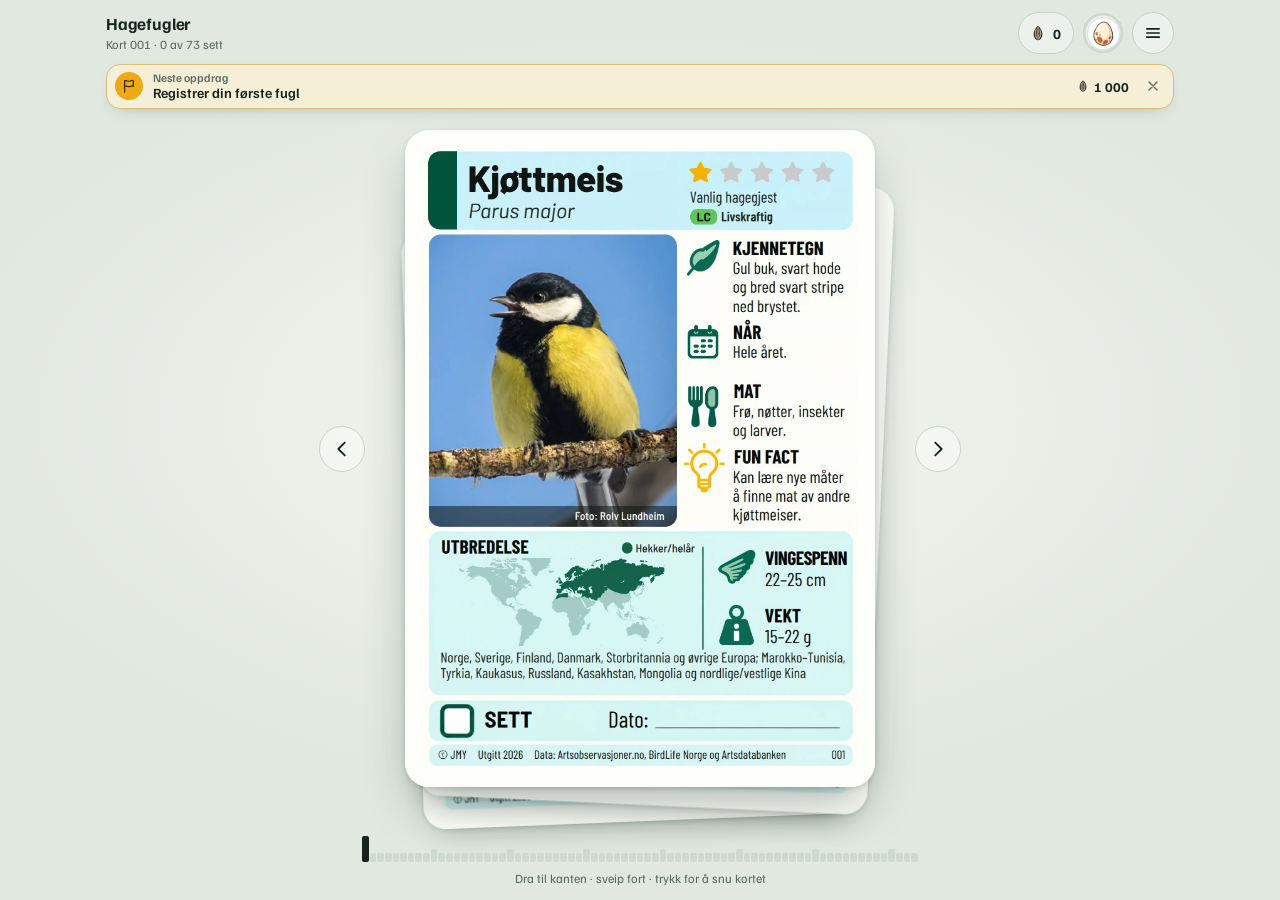
==== commit 75207d64: "Appen: «Tegneseriefugler» heter «Illustrasjoner» (play-1.0.0-69012718f0) Bygget fra fuglekort 8fedf5" ====
--- a/app/index.html
+++ b/app/index.html
@@ -1388,7 +1388,7 @@
     <div class="valg" role="radiogroup" aria-labelledby="bildevalgTitle">
       <button role="radio" data-bilder="ki" aria-checked="false"><span class="rd"></span><b>KI-illustrasjoner</b><small>Tegnede fuglebilder laget til kortstokken. Samme bilder som på de trykte kortene.</small></button>
       <button role="radio" data-bilder="foto" aria-checked="true"><span class="rd"></span><b>Fotografier</b><small id="fotoAntall"></small></button>
-      <button role="radio" data-bilder="tegneserie" aria-checked="false"><span class="rd"></span><b>Tegneseriefugler</b><small id="tegneserieAntall"></small></button>
+      <button role="radio" data-bilder="tegneserie" aria-checked="false"><span class="rd"></span><b>Illustrasjoner</b><small id="tegneserieAntall"></small></button>
     </div>
     <p class="valg-merk">Valget gjelder alle kortene på denne enheten. Avkrysningene dine påvirkes ikke. Trykk på bildet på et kort for å se det stort og bla mellom bildetypene.</p>
   </div>
@@ -1505,7 +1505,7 @@
     <div class="sb-nabo neste" aria-hidden="true" hidden><img alt=""></div>
   </div>
   <div class="sb-valg" id="sbValg" role="radiogroup" aria-label="Vis bildet">
-    <button role="radio" data-sb="ki" aria-checked="false">KI</button><button role="radio" data-sb="foto" aria-checked="false">Foto</button><button role="radio" data-sb="tegneserie" aria-checked="false">Tegneserie</button>
+    <button role="radio" data-sb="ki" aria-checked="false">KI</button><button role="radio" data-sb="foto" aria-checked="false">Foto</button><button role="radio" data-sb="tegneserie" aria-checked="false">Illustrasjon</button>
   </div>
   <p class="sb-hint" id="sbHint"></p>
   <p class="sb-innst"><span id="sbInnstTekst"></span> <button class="sb-lenke" id="sbTilInnst">Endre i Innstillinger</button></p>
@@ -1576,7 +1576,7 @@
 const todayISO = () => { const d = new Date(); return `${d.getFullYear()}-${String(d.getMonth()+1).padStart(2,'0')}-${String(d.getDate()).padStart(2,'0')}`; };
 const fmtHand = iso => { if (!iso) return ''; const [y,m,d] = iso.split('-'); return `${d}.${m}.${y}`; };
 const fmtLong = iso => { if (!iso) return ''; const [y,m,d] = iso.split('-').map(Number); return `${d}. ${MND[m-1]}. ${y}`; };
-/* Bildesett: fotografier fra Artsdatabanken (standard), KI-illustrasjoner eller tegneseriefugler, der de finnes.
+/* Bildesett: fotografier fra Artsdatabanken (standard), KI-illustrasjoner eller illustrasjoner (id «tegneserie»), der de finnes.
    Et kort uten bilde i det valgte settet viser KI-kortet. */
 const HAR_FOTO = Array.isArray(DATA.hjelpFoto) && CARDS.some(c => c.bildeFoto);
 const HAR_TEGNESERIE = !!DATA.tegneserie && CARDS.some(c => c.bildeTegneserie);
@@ -3295,10 +3295,10 @@
 $('#vippSek').hidden = !Vipp.stottet;
 // only the dyrekort already bought are mentioned
 const fotoTekst = () => `Fotografier fra Artsdatabanken og Artsobservasjoner for ${BIRDS.filter(c => c.bildeFoto).length} av ${NB} fugler`
-  + '. De andre viser illustrasjonen. Fotografene står på kortene Bildekreditering under Om kortene i menyen.'
+  + '. De andre viser KI-illustrasjonen. Fotografene står på kortene Bildekreditering under Om kortene i menyen.'
   + (BONUS.some(c => erApen(c) && c.bildeFoto) ? ' Dyrekortene du har kjøpt, har også fotografi.' : '');
-const tegneserieTekst = () => `Fuglene tegnet i tegneseriestil, for ${BIRDS.filter(c => c.bildeTegneserie).length} av ${NB} fugler. De andre viser illustrasjonen.`
-  + (BONUS.some(c => erApen(c) && c.bildeTegneserie) ? ' Dyrekortene du har kjøpt, er også tegnet.' : '');
+const tegneserieTekst = () => `Illustrerte fugler, for ${BIRDS.filter(c => c.bildeTegneserie).length} av ${NB} fugler. De andre viser KI-illustrasjonen.`
+  + (BONUS.some(c => erApen(c) && c.bildeTegneserie) ? ' Dyrekortene du har kjøpt, er også illustrert.' : '');
 function paintSettings() {
   $('#fotoAntall').textContent = fotoTekst();
   $('#tegneserieAntall').textContent = tegneserieTekst();
@@ -3321,7 +3321,7 @@
   settSprites();
   pool.forEach(oppdaterBilde);
   renderHelp(); paintSettings(); setTimeout(warm, 300);
-  si(v === 'foto' ? 'Kortene viser nå fotografier der de finnes.' : v === 'tegneserie' ? 'Kortene viser nå tegneseriefuglene der de finnes.' : 'Kortene viser nå KI-illustrasjoner.');
+  si(v === 'foto' ? 'Kortene viser nå fotografier der de finnes.' : v === 'tegneserie' ? 'Kortene viser nå illustrasjonene der de finnes.' : 'Kortene viser nå KI-illustrasjoner.');
 }
 /* the picture on a card in the deck follows its choice */
 function oppdaterBilde(el) {
@@ -4157,12 +4157,12 @@
 }
 Kjop.on(sjekkBonus);
 Vist.on(sjekkBonus);
-/* ---- the picture in full screen: KI, Foto or Tegneserie for this card ----
+/* ---- the picture in full screen: KI, Foto or Illustrasjon for this card ----
    A tap on the picture field opens it; the choice is kept for this card. A tap on the picture (or outside)
    goes back to the card. */
 const sbEl = $('#storbilde'), sbBildeEl = $('#sbBilde'), sporEl = $('#sbSpor');
-const SETTNAVN = { ki: 'illustrasjonen', foto: 'fotografiet', tegneserie: 'tegneseriefuglen' };
-const SETTFLERTALL = { ki: 'KI-illustrasjoner', foto: 'fotografier', tegneserie: 'tegneseriefugler' };
+const SETTNAVN = { ki: 'KI-illustrasjonen', foto: 'fotografiet', tegneserie: 'illustrasjonen' };
+const SETTFLERTALL = { ki: 'KI-illustrasjoner', foto: 'fotografier', tegneserie: 'illustrasjoner' };
 /* sbVis: the picture shown in full screen. Only looking: the card keeps the picture chosen in Innstillinger. */
 let sbKort = null, sbVis = 'ki', sbFokus = null, sbLukker = false, sbApnet = 0;
 const sbImg = $('#sbImg');
@@ -4185,7 +4185,7 @@
     b.setAttribute('aria-checked', s === v ? 'true' : 'false');
     b.setAttribute('aria-disabled', har ? 'false' : 'true');
     b.tabIndex = s === v ? 0 : -1;
-    if (!b.hidden && !har) mangler.push(s === 'foto' ? 'fotografi' : 'tegneseriefugl');
+    if (!b.hidden && !har) mangler.push(s === 'foto' ? 'fotografi' : 'illustrasjon');
   });
   const kred = $('#sbKred');
   kred.textContent = v === 'foto' && c.fotograf ? `Foto: ${c.fotograf}${c.lisens ? ` · ${c.lisens}` : ''}` : '';
@@ -4194,7 +4194,7 @@
   $('#sbInnstTekst').textContent = `Kortene viser ${SETTFLERTALL[bildevalg]}${bildevalg === 'ki' ? '' : ' der de finnes'}.`;
   sbBildeEl.setAttribute('aria-label', `${c.navn}, ${SETTNAVN[v]}. Tilbake til kortet. Piltastene viser de andre bildene.`);
 }
-/* the picture set before or after the one shown, in the order of the buttons (KI · Foto · Tegneserie),
+/* the picture set before or after the one shown, in the order of the buttons (KI · Foto · Illustrasjon),
    skipping the ones this bird does not have */
 const SETTREKKE = ['ki', 'foto', 'tegneserie'];
 function naboSett(c, d) {
@@ -4254,7 +4254,7 @@
   glid(v, SETTREKKE.indexOf(v) > SETTREKKE.indexOf(sbVis) ? 1 : -1);
   const b = sbEl.querySelector(`[data-sb="${v}"]`); if (b && document.activeElement && document.activeElement.closest('#sbValg')) b.focus();
 }
-/* swiping between the pictures of this bird (KI, Foto, Tegneserie): the pictures lie side by side and slide,
+/* swiping between the pictures of this bird (KI, Foto, Illustrasjon): the pictures lie side by side and slide,
    like a row of photos; the one coming in is at full strength the whole way, and nothing fades */
 let sbDx = 0, sbDra = null, sbKikk = null, sbBytter = false;
 const sbFingre = new Map();
@@ -5207,7 +5207,7 @@
    postcode is optional and only for statistics. Turning sharing off or «Slett meg» deletes the anonymous user in
    Supabase, and with it everything shared (on delete cascade). The tables: supabase/fuglekort.sql */
 const SUPA = { url: 'https://qfustbltxgbpwsntcrpd.supabase.co', key: 'sb_publishable_tQmgTjIyvYtMLJRL3o2Vaw_o2sYYpYt' };
-const APPVERSJON = 'play-1.0.0-0bf816b11f';
+const APPVERSJON = 'play-1.0.0-69012718f0';
 const DK = k => brukerNokkel('fuglekort:' + k);            // everything here belongs to the person using the app
 const visArter = () => lsGet(DK('vis-arter')) !== 'nei';    // the species on my profile on the board (else the number only)
 const lsDel = k => { try { localStorage.removeItem(k); } catch (e) {} };
@@ -6446,7 +6446,7 @@
       <p class="navn-feil" id="nbFeil" role="alert"></p>
       <div class="nb-type" role="radiogroup" aria-label="Type bruker">
         <label><input type="radio" name="nbType" value="vanlig" checked><span><b>Vanlig</b><small>Egen liste, egne frø og titler, og eget brukernavn og postnummer på tavla.</small></span></label>
-        <label><input type="radio" name="nbType" value="barn"><span><b>Barn</b><small>Tegneseriebilder, og deler ikke med tavla. Det kan endres i Innstillinger.</small></span></label>
+        <label><input type="radio" name="nbType" value="barn"><span><b>Barn</b><small>Illustrasjoner, og deler ikke med tavla. Det kan endres i Innstillinger.</small></span></label>
       </div>`,
     knapper: [
       { tekst: 'Legg til og bytt', pri: true, sjekk: () => {
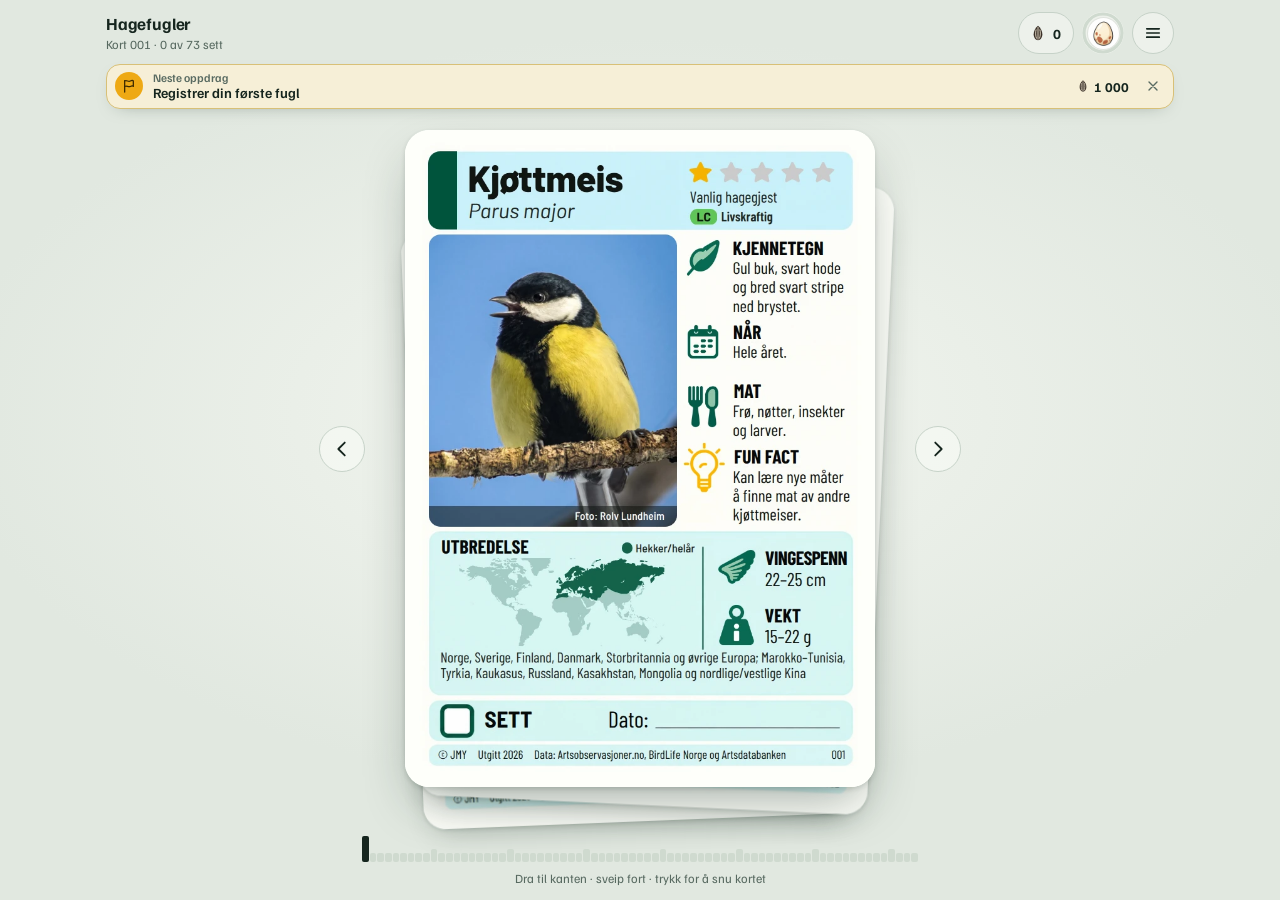
==== commit 383d8ec1: "Appen: profilbilde fra livslisten eller eget bilde (play-1.0.0-f4c2f9df45) Bygget fra fuglekort 5f1f" ====
--- a/app/index.html
+++ b/app/index.html
@@ -91,6 +91,12 @@
 .ring circle{fill:none;stroke-width:3.2}
 .ring .trk{stroke:var(--track)}
 .ring .arc{stroke:var(--gold);stroke-linecap:round;transition:stroke-dasharray .6s cubic-bezier(.2,.8,.2,1)}
+/* the profile picture (a bird from the life list or a picture of your own) in place of the title icon; the way to the
+   next title stays around it */
+.ring .pb{position:absolute;left:50%;top:50%;width:31px;height:31px;margin:-15.5px 0 0 -15.5px;border-radius:50%;overflow:hidden;box-shadow:0 0 0 1px rgba(0,0,0,.06);background:var(--track)}
+.ring.har-pb .ti{visibility:hidden}
+.pb>*,.pb-stor>*{display:block;width:100%;height:100%;border-radius:50%;object-fit:cover}
+.pb>.ph,.pb-stor>.ph{width:100%;height:100%;border-radius:50%;background-color:var(--track)}   /* over .ph's own 48 px */
 
 /* ---------- deck ---------- */
 .stage{position:relative;min-height:0;container-type:size;display:grid;place-items:center;touch-action:pan-y;user-select:none;-webkit-user-select:none;-webkit-touch-callout:none}
@@ -740,6 +746,8 @@
 .enkel .ring{border-color:var(--line)}
 .enkel .ring>svg,.enkel .ring>.ti{display:none}
 .enkel .ring .enkel-ikon{display:grid;place-items:center}
+.enkel .ring.har-pb .enkel-ikon{display:none}
+.enkel .ring .pb{width:34px;height:34px;margin:-17px 0 0 -17px}
 .ring .enkel-ikon svg{position:static;width:20px;height:20px;margin:0;transform:none}
 .enkel .frobtn,.enkel #froPluss,.enkel .oppdrag-stripe,.enkel #fane-merker,.enkel .xmerke,.enkel .lniva,.enkel #vippSek,.enkel .tv-etter{display:none!important}
 .enkel .card[data-niva] .mkant{display:none}
@@ -880,6 +888,37 @@
 .tittel-ikon:focus-visible{outline:3px solid var(--spruce-ink);outline-offset:3px}
 .p-tittel{font-size:15px;font-weight:700;color:var(--gold-ink)}
 .p-tittel small{font-weight:600;color:var(--muted);font-size:12.5px;margin-left:4px}
+button.p-tittel{justify-self:start;border:0;background:none;padding:2px 0;font-family:inherit;text-align:left;cursor:pointer}
+button.p-tittel .pil{display:inline-block;margin-left:5px;color:var(--muted);font-size:12px;transition:transform .2s}
+button.p-tittel[aria-expanded="true"] .pil{transform:rotate(180deg)}
+button.p-tittel:focus-visible{outline:3px solid var(--spruce-ink);outline-offset:2px;border-radius:6px}
+/* the profile picture in the Profil tab: the title icon (the tile), a bird or your own picture (round); the pencil
+   opens «Profilbilde» */
+.pb-knapp{position:relative;flex-shrink:0;border:0;padding:0;background:none;cursor:pointer}
+.pb-knapp.rund{border-radius:50%;box-shadow:0 6px 16px -6px rgba(var(--shadow),.55),0 0 0 2px var(--gold)}
+.pb-stor{display:block;width:80px;height:80px;border-radius:50%;overflow:hidden;background:var(--track)}
+.pb-tom{display:grid;place-items:center;width:80px;height:80px;border-radius:50%;background:var(--surface-2);color:var(--muted);box-shadow:inset 0 0 0 1.5px var(--line)}
+.pb-tom svg{width:40px;height:40px}
+.pb-blyant{position:absolute;right:-4px;bottom:-4px;display:grid;place-items:center;width:28px;height:28px;border-radius:50%;background:var(--surface);color:var(--ink);box-shadow:0 2px 6px rgba(var(--shadow),.3),0 0 0 1px var(--line)}
+.pb-blyant svg{width:15px;height:15px}
+.pb-knapp:focus-visible{outline:3px solid var(--spruce-ink);outline-offset:3px}
+.pb-knapp:not(.tittel-ikon){border-radius:50%}
+/* «Profilbilde»: the birds on the life list, and placing a picture of your own in the circle */
+.dlg-kort:has(.pb-rutenett),.dlg-kort:has(.pb-ramme){max-height:100%;overflow:auto}
+.pb-rutenett{display:grid;grid-template-columns:repeat(auto-fill,minmax(68px,1fr));gap:6px;max-height:min(40vh,300px);overflow:auto;margin:12px -6px 0;padding:4px 6px 6px;overscroll-behavior:contain}
+.pb-rutenett button{display:grid;justify-items:center;gap:4px;min-width:0;border:0;border-radius:12px;background:none;padding:6px 2px;color:var(--ink);font:inherit;cursor:pointer}
+.pb-rutenett button:hover{background:var(--surface-2)}
+.pb-rutenett .ph{width:52px;height:52px;border-radius:50%}
+.pb-rutenett button[aria-pressed="true"] .ph{box-shadow:0 0 0 3px var(--surface),0 0 0 5px var(--gold)}
+.pb-rutenett .pb-n{max-width:100%;font-size:11.5px;line-height:1.2;font-weight:600;text-align:center;overflow:hidden;text-overflow:ellipsis;white-space:nowrap}
+.pb-rutenett button:focus-visible{outline:3px solid var(--spruce-ink);outline-offset:-1px}
+.dlg-tekst p.pb-merk{margin-top:10px;font-size:13.5px}
+.pb-ramme{position:relative;width:min(240px,100%);aspect-ratio:1;margin:14px auto 0;border-radius:50%;overflow:hidden;background:var(--track);touch-action:none;cursor:grab;box-shadow:0 0 0 2px var(--gold)}
+.pb-ramme:active{cursor:grabbing}
+.pb-ramme:focus-visible{outline:3px solid var(--spruce-ink);outline-offset:4px}
+.pb-ramme img{position:absolute;left:0;top:0;max-width:none;transform-origin:0 0;user-select:none;-webkit-user-select:none;pointer-events:none}
+.pb-zoom{display:flex;align-items:center;gap:10px;margin:14px 0 0;font-size:14px;font-weight:600;color:var(--ink)}
+.pb-zoom input{flex:1;accent-color:var(--spruce)}
 .tittel-bar{margin-top:12px}
 .tittel-bar .tb-linje{display:flex;align-items:center;gap:10px}
 .tittel-bar .bar{flex:1;margin:0}
@@ -1255,6 +1294,7 @@
     <button class="iconbtn ring" id="openStats" aria-label="Min fugleliste" title="Min fugleliste">
       <svg viewBox="0 0 42 42" aria-hidden="true"><circle class="trk" cx="21" cy="21" r="19"/><circle class="arc" id="ringArc" cx="21" cy="21" r="19" stroke-dasharray="0 120"/></svg>
       <span class="ti" id="ringIkon" aria-hidden="true"></span>
+      <span class="pb" id="ringBilde" aria-hidden="true" hidden></span>
       <span class="enkel-ikon" aria-hidden="true"><svg viewBox="0 0 24 24" fill="none" stroke="currentColor" stroke-width="1.9" stroke-linecap="round" stroke-linejoin="round"><path d="M5 5.5A2.5 2.5 0 0 1 7.5 3H19v15H7.5A2.5 2.5 0 0 0 5 20.5z"/><path d="M5 20.5A2.5 2.5 0 0 0 7.5 23H19v-5"/><path d="M9 7.5h6M9 11h4"/></svg></span>
     </button>
     <button class="iconbtn" id="openMeny" aria-label="Meny" title="Meny" aria-haspopup="menu" aria-expanded="false" aria-controls="meny">
@@ -1510,6 +1550,7 @@
   <p class="sb-hint" id="sbHint"></p>
   <p class="sb-innst"><span id="sbInnstTekst"></span> <button class="sb-lenke" id="sbTilInnst">Endre i Innstillinger</button></p>
 </div>
+<input type="file" id="pbFil" accept="image/*" hidden tabindex="-1" aria-hidden="true">
 <div class="dlg" id="dlg" role="alertdialog" aria-modal="true" aria-labelledby="dlgT" aria-describedby="dlgTekst" hidden>
   <div class="dlg-kort"><h3 id="dlgT"></h3><div id="dlgTekst" class="dlg-tekst"></div><div class="dlg-knapper" id="dlgKnapper"></div></div>
 </div>
@@ -1944,6 +1985,111 @@
 const bareFor = k => !Store.has(k) && ForSett.erFor(k);         // seen before, not registered in the app yet
 const forAntall = () => BIRDS.filter(c => ForSett.erFor(c.key)).length;
 const livsliste = () => BIRDS.filter(c => erSett(c.key)).length;
+
+/* ================= Profilbilde =================
+   A bird from the life list, a picture of your own or (as before, and the default) the icon of your title; in the
+   simple version, which has no titles, nothing. Shown in the ring at the top right and in the Profil tab, not on the
+   board. Per user on this device only (hagefugler:profilbilde): {fugl: key} or {eget: a 256 × 256 JPEG as a data URL}.
+   The own picture never leaves the device. A bird no longer on the life list falls back to the title */
+const PB_KEY = () => brukerNokkel('hagefugler:profilbilde');
+function profilbilde() {
+  let v = null; try { v = JSON.parse(lsGet(PB_KEY()) || 'null'); } catch (e) {}
+  if (v && typeof v.eget === 'string' && /^data:image\/(jpeg|png|webp);base64,/.test(v.eget)) return { eget: v.eget };
+  if (v && typeof v.fugl === 'string' && BY_KEY[v.fugl] != null && !CARDS[BY_KEY[v.fugl]].bonus && erSett(v.fugl)) return { fugl: v.fugl };
+  return null;
+}
+const pbInnhold = p => (p.eget ? `<img src="${esc(p.eget)}" alt="" draggable="false">` : `<span class="ph" style="background-position:${spritePos(BY_KEY[p.fugl])}"></span>`);
+const pbBeskrivelse = p => (p ? (p.fugl ? CARDS[BY_KEY[p.fugl]].navn : 'eget bilde') : '');
+function paintProfilbilde() {
+  const p = profilbilde(), el = $('#ringBilde'), s = p ? (p.fugl ? `f:${p.fugl}` : `e:${p.eget.length}:${p.eget.slice(-32)}`) : '';
+  if (el.dataset.s === s) return;
+  el.dataset.s = s; el.innerHTML = p ? pbInnhold(p) : ''; el.hidden = !p;
+  $('#openStats').classList.toggle('har-pb', !!p);
+}
+function settProfilbilde(v) {
+  if (v) { try { localStorage.setItem(PB_KEY(), JSON.stringify(v)); } catch (e) { si('Bildet fikk ikke plass på telefonen. Prøv et annet bilde.'); return false; } }
+  else { try { localStorage.removeItem(PB_KEY()); } catch (e) {} }
+  paintProfilbilde();
+  if (openSheet && openSheet.id === 'statsSheet' && statsFane === 'profil') { renderStats(); const b = $('#statsBody [data-profilbilde]'); if (b) b.focus({ preventScroll: true }); }
+  si(v ? (v.fugl ? `Profilbildet er nå ${CARDS[BY_KEY[v.fugl]].navn.toLowerCase()}.` : 'Profilbildet er byttet til bildet ditt.') : enkel ? 'Profilbildet er fjernet.' : 'Profilbildet er nå tittelikonet ditt.');
+  return true;
+}
+/* «Profilbilde»: the birds on the life list (registered in the app or seen before), by name; a picture of your own;
+   back to the title */
+function velgProfilbilde() {
+  const p = profilbilde(), liste = BIRDS.filter(c => erSett(c.key)).sort((a, b) => kol.compare(a.navn, b.navn));
+  const tekst = `<p>Velg en fugl fra livslisten din, eller bruk et eget bilde. Et eget bilde lagres bare på denne telefonen.</p>`
+    + (liste.length ? `<div class="pb-rutenett" role="group" aria-label="Fugler fra livslisten">${liste.map(c => `<button type="button" data-pb-fugl="${c.key}" aria-pressed="${!!p && p.fugl === c.key}"><span class="ph" style="background-position:${spritePos(BY_KEY[c.key])}" aria-hidden="true"></span><span class="pb-n">${esc(c.navn)}</span></button>`).join('')}</div>` : '')
+    + `<p class="pb-merk">${liste.length ? 'Flere fugler kommer når du registrerer dem eller merker dem i livslisten.' : 'Fuglene på livslisten din kan bli profilbilde. Registrer en fugl, eller merk fugler du har sett før i livslisten.'}</p>`;
+  sporsmal({ tittel: 'Profilbilde', tekst, knapper: [
+    { tekst: 'Velg eget bilde', pri: !liste.length, fn: () => $('#pbFil').click() },
+    { tekst: 'Åpne livslisten', fn: () => { closeSheets(true); tilbyForModus(); } },
+    ...(p ? [{ tekst: enkel ? 'Fjern profilbildet' : 'Bruk tittelikonet', fn: () => settProfilbilde(null) }] : []),
+    { tekst: 'Avbryt' },
+  ] });
+}
+$('#dlg').addEventListener('click', e => {
+  const b = e.target.closest('[data-pb-fugl]'); if (!b) return;
+  const k = b.dataset.pbFugl; lukkDlg(() => settProfilbilde({ fugl: k }));
+});
+/* a picture of your own: from the camera or the photos; placed in the circle by dragging, pinching, the slider, the
+   wheel or the arrow keys, and kept as 256 × 256 pixels */
+$('#pbFil').addEventListener('change', e => {
+  const f = e.target.files && e.target.files[0]; e.target.value = '';
+  if (!f) return;
+  const url = URL.createObjectURL(f), img = new Image();
+  img.onload = () => plasserBilde(img, url);
+  img.onerror = () => { URL.revokeObjectURL(url); sporsmal({ tittel: 'Bildet kunne ikke åpnes', tekst: '<p>Prøv et annet bilde, for eksempel et fotografi fra kamerarullen.</p>', knapper: [{ tekst: 'OK', pri: true }] }); };
+  img.src = url;
+});
+function plasserBilde(img, url) {
+  const w = img.naturalWidth, h = img.naturalHeight;
+  if (!w || !h) { URL.revokeObjectURL(url); return; }
+  sporsmal({
+    tittel: 'Plasser bildet',
+    tekst: `<div class="pb-ramme" id="pbRamme" tabindex="0" role="img" aria-label="Utsnittet av bildet. Dra for å flytte det, eller bruk piltastene."><img id="pbBilde" src="${esc(url)}" alt="" draggable="false"></div>
+      <label class="pb-zoom">Zoom<input type="range" id="pbZoom" min="1" max="4" step="0.01" value="1"></label>
+      <p class="pb-merk">Dra for å flytte bildet. Det lagres bare på denne telefonen.</p>`,
+    knapper: [{ tekst: 'Bruk bildet', pri: true, fn: () => { lagre(); URL.revokeObjectURL(url); } }, { tekst: 'Avbryt', fn: () => URL.revokeObjectURL(url) }],
+    avbryt: () => URL.revokeObjectURL(url),
+  });
+  const ramme = $('#pbRamme'), bilde = $('#pbBilde'), zoom = $('#pbZoom');
+  const S = () => ramme.clientWidth || 240, s0 = () => S() / Math.min(w, h);
+  let z = 1, x = 0, y = 0;
+  const klem = () => { const k = s0() * z; x = Math.min(0, Math.max(S() - w * k, x)); y = Math.min(0, Math.max(S() - h * k, y)); };
+  const vis = () => { klem(); const k = s0() * z; bilde.style.width = `${w * k}px`; bilde.style.height = `${h * k}px`; bilde.style.transform = `translate(${x}px,${y}px)`; };
+  const settZoom = (nz, mx = S() / 2, my = S() / 2) => {     // keeps the point under (mx, my) in place
+    nz = Math.min(4, Math.max(1, nz)); const k0 = s0() * z, k1 = s0() * nz;
+    x = mx - (mx - x) * k1 / k0; y = my - (my - y) * k1 / k0; z = nz; zoom.value = String(z); vis();
+  };
+  { const k = s0(); x = (S() - w * k) / 2; y = (S() - h * k) / 2; vis(); }
+  const fingre = new Map(); let start = null;
+  const midt = () => { const a = [...fingre.values()], r = ramme.getBoundingClientRect(); return { mx: (a[0].x + a[1].x) / 2 - r.left, my: (a[0].y + a[1].y) / 2 - r.top, d: Math.hypot(a[0].x - a[1].x, a[0].y - a[1].y) }; };
+  ramme.addEventListener('pointerdown', e => { ramme.setPointerCapture(e.pointerId); fingre.set(e.pointerId, { x: e.clientX, y: e.clientY }); start = fingre.size === 2 ? { ...midt(), z } : null; });
+  ramme.addEventListener('pointermove', e => {
+    const f = fingre.get(e.pointerId); if (!f) return;
+    if (fingre.size === 1) { x += e.clientX - f.x; y += e.clientY - f.y; f.x = e.clientX; f.y = e.clientY; vis(); return; }
+    f.x = e.clientX; f.y = e.clientY;
+    if (fingre.size === 2 && start) { const m = midt(); settZoom(start.z * m.d / Math.max(1, start.d), m.mx, m.my); }
+  });
+  const slipp = e => { fingre.delete(e.pointerId); start = fingre.size === 2 ? { ...midt(), z } : null; };
+  ramme.addEventListener('pointerup', slipp); ramme.addEventListener('pointercancel', slipp);
+  ramme.addEventListener('wheel', e => { e.preventDefault(); const r = ramme.getBoundingClientRect(); settZoom(z * Math.exp(-e.deltaY / 400), e.clientX - r.left, e.clientY - r.top); }, { passive: false });
+  ramme.addEventListener('keydown', e => {
+    const d = { ArrowLeft: [10, 0], ArrowRight: [-10, 0], ArrowUp: [0, 10], ArrowDown: [0, -10] }[e.key];
+    if (d) { e.preventDefault(); e.stopPropagation(); x += d[0]; y += d[1]; vis(); }
+    else if (e.key === '+' || e.key === '-') { e.preventDefault(); settZoom(z * (e.key === '+' ? 1.15 : 1 / 1.15)); }
+  });
+  zoom.addEventListener('input', () => settZoom(+zoom.value));
+  function lagre() {
+    const k = s0() * z, n = 256, c = document.createElement('canvas'); c.width = c.height = n;
+    const g = c.getContext('2d'); g.fillStyle = '#fff'; g.fillRect(0, 0, n, n); g.imageSmoothingQuality = 'high';
+    g.drawImage(img, -x / k, -y / k, S() / k, S() / k, 0, 0, n, n);
+    let data = c.toDataURL('image/jpeg', 0.85);
+    if (data.length > 90000) data = c.toDataURL('image/jpeg', 0.7);
+    settProfilbilde({ eget: data });
+  }
+}
 const forAarTekst = k => { const v = ForSett.svar(k); return v && v.aar ? String(v.aar) : 'før appen'; };
 const aarValg = (valgt, tom = 'Husker ikke') => `<option value="">${tom}</option>`
   + Array.from({ length: AAR_NA - AAR_FRA + 1 }, (_, j) => AAR_NA - j).map(a => `<option value="${a}"${a === valgt ? ' selected' : ''}>${a}</option>`).join('');
@@ -3055,7 +3201,7 @@
 }
 function paintChrome() {
   const c = CARDS[cur];
-  paintSub(); paintTittel();
+  paintSub(); paintTittel(); paintProfilbilde();
   paintFro();                                                // the ring around the title comes after the counter
   ticks.forEach((t, p) => { const i = DECK[p]; t.classList.toggle('s', Store.has(CARDS[i].key)); t.classList.toggle('c', i === cur); });
   paintTeller(); paintForModus();
@@ -3474,10 +3620,13 @@
   const fT = froTotalt(), tk = tittelAv(fT), tt = TITLER[tk], tn = TITLER[tk + 1];
   const andel = tn ? Math.max(0, Math.min(1, (fT - tt.fra) / (tn.fra - tt.fra))) : 1;
   const navnKnapp = `<button class="p-navn ${navn ? '' : 'tom'}" data-bytt-navn aria-label="${navn ? `Brukernavn: ${esc(navn)}. Bytt navn` : 'Velg brukernavn'}"><span>${esc(navn || 'Velg brukernavn')}</span><svg viewBox="0 0 24 24" fill="none" stroke="currentColor" stroke-width="1.9" stroke-linecap="round" stroke-linejoin="round" aria-hidden="true"><path d="M4 20h4L19 9a2.8 2.8 0 0 0-4-4L4 16z"/><path d="m13.5 6.5 4 4"/></svg></button>`;
-  const profilHode = enkel ? `<div class="profil"><span class="p-t">${navnKnapp}</span></div>` : `<div class="profil">
-    <button class="tittel-ikon" data-titler aria-expanded="${titlerApen}" aria-label="${tt.navn}, tittel ${tk + 1} av ${TITLER.length}. Vis alle titlene."><span class="ti" style="${tittelPos(tk)}"></span></button>
+  const pb = profilbilde(), blyant = '<span class="pb-blyant" aria-hidden="true"><svg viewBox="0 0 24 24" fill="none" stroke="currentColor" stroke-width="2" stroke-linecap="round" stroke-linejoin="round"><path d="M4 20h4L19 9a2.8 2.8 0 0 0-4-4L4 16z"/><path d="m13.5 6.5 4 4"/></svg></span>';
+  const pbKnapp = `<button class="pb-knapp ${pb ? 'rund' : enkel ? '' : 'tittel-ikon'}" data-profilbilde aria-haspopup="dialog" aria-label="Profilbilde: ${pb ? esc(pbBeskrivelse(pb)) : enkel ? 'ikke valgt' : `tittelikonet, ${tt.navn}`}. Bytt profilbilde">${pb ? `<span class="pb-stor">${pbInnhold(pb)}</span>`
+    : enkel ? '<span class="pb-tom"><svg viewBox="0 0 24 24" fill="none" stroke="currentColor" stroke-width="1.6" stroke-linecap="round" stroke-linejoin="round"><circle cx="12" cy="8" r="4"/><path d="M4.5 20.5c.8-3.9 3.8-6 7.5-6s6.7 2.1 7.5 6"/></svg></span>' : `<span class="ti" style="${tittelPos(tk)}"></span>`}${blyant}</button>`;
+  const profilHode = enkel ? `<div class="profil">${pbKnapp}<span class="p-t">${navnKnapp}</span></div>` : `<div class="profil">
+    ${pbKnapp}
     <span class="p-t">${navnKnapp}
-    <b class="p-tittel">${tt.navn}<small>${tk + 1} av ${TITLER.length}</small></b></span></div>
+    <button class="p-tittel" data-titler aria-expanded="${titlerApen}" aria-label="${tt.navn}, tittel ${tk + 1} av ${TITLER.length}. Vis alle titlene.">${tt.navn}<small>${tk + 1} av ${TITLER.length}</small><span class="pil" aria-hidden="true">▾</span></button></span></div>
     <div class="tittel-bar">
       <div class="tb-linje"><i class="bar" role="img" aria-label="${Math.round(andel * 100)} prosent til neste tittel"><i style="width:${(andel * 100).toFixed(1)}%"></i></i>${tn ? `<span class="ti" style="${tittelPos(tk + 1)}" aria-hidden="true"></span>` : ''}</div>
       <small>${tn ? `${fmtFro(fT)} av ${fmtFro(tn.fra)} frø til ${tn.navn}` : `${fmtFro(fT)} frø · den høyeste tittelen!`}</small>
@@ -3653,6 +3802,7 @@
     $('#kalTip').innerHTML = `<b>${esc(c.navn)}</b> · ${MND_LANG[m]}${aar ? ` ${aar}` : ', alle år'}: ${v ? `${v} ${v === 1 ? 'dag' : 'dager'}` : 'ikke sett'}`;
     return;
   }
+  if (e.target.closest('[data-profilbilde]')) { velgProfilbilde(); return; }
   if (e.target.closest('[data-titler]')) { titlerApen = !titlerApen; renderStats(); const b = sb.querySelector('[data-titler]'); b && b.focus({ preventScroll: true }); return; }
   const an = e.target.closest('[data-art]');
   if (an) { apneArt(an.dataset.art); return; }
@@ -5207,7 +5357,7 @@
    postcode is optional and only for statistics. Turning sharing off or «Slett meg» deletes the anonymous user in
    Supabase, and with it everything shared (on delete cascade). The tables: supabase/fuglekort.sql */
 const SUPA = { url: 'https://qfustbltxgbpwsntcrpd.supabase.co', key: 'sb_publishable_tQmgTjIyvYtMLJRL3o2Vaw_o2sYYpYt' };
-const APPVERSJON = 'play-1.0.0-69012718f0';
+const APPVERSJON = 'play-1.0.0-f4c2f9df45';
 const DK = k => brukerNokkel('fuglekort:' + k);            // everything here belongs to the person using the app
 const visArter = () => lsGet(DK('vis-arter')) !== 'nei';    // the species on my profile on the board (else the number only)
 const lsDel = k => { try { localStorage.removeItem(k); } catch (e) {} };
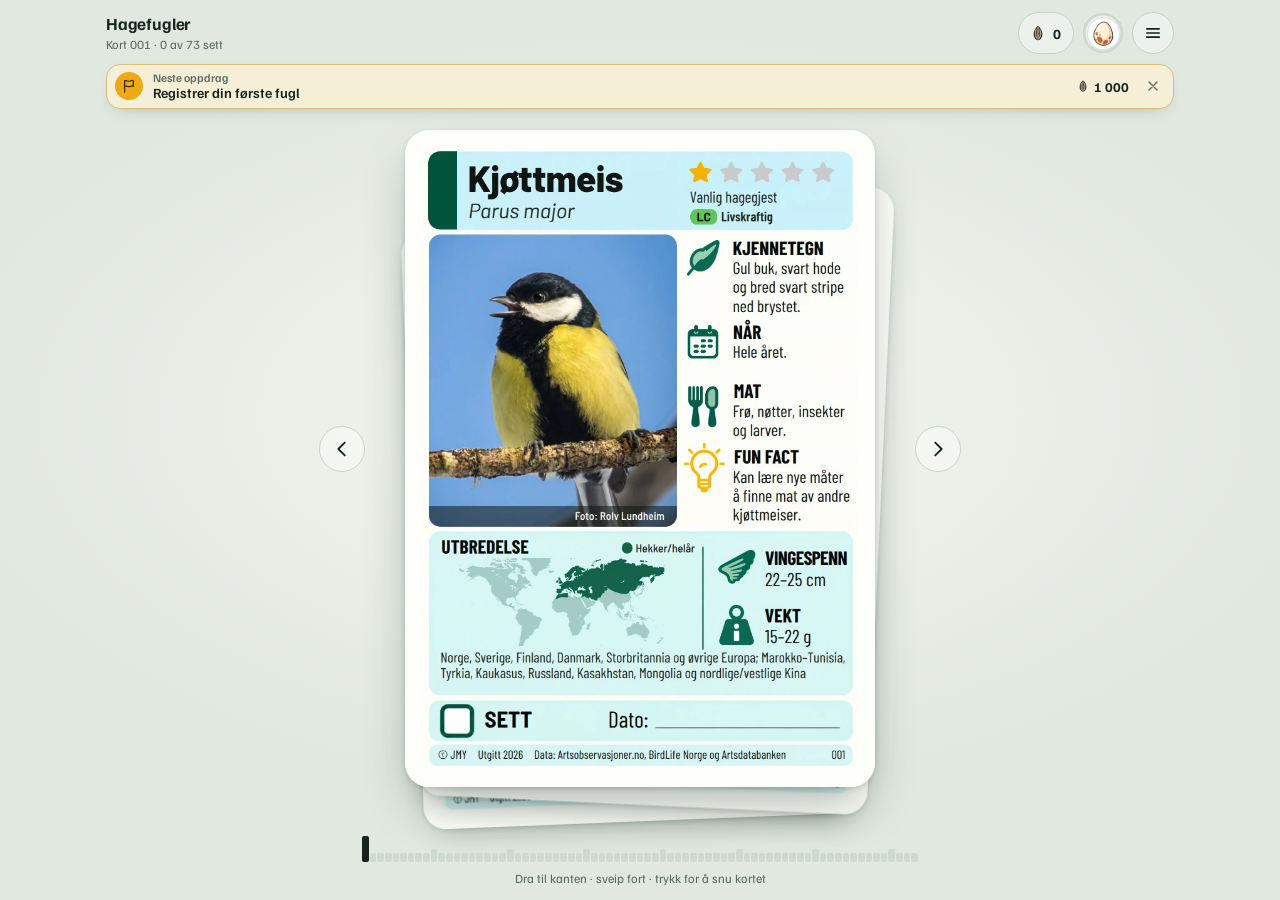
==== commit 56dbcd9c: "Appen: Hagefugltelling i menyen (play-1.0.0-471f2de343) Bygget fra fuglekort 317572d.  Co-Authored-B" ====
--- a/app/index.html
+++ b/app/index.html
@@ -270,6 +270,9 @@
 .meny .mi svg{width:21px;height:21px}
 .meny .mi.q{font-size:19px;font-weight:800;line-height:1}
 .meny .mt{flex:1}
+.meny .m-pagar{display:inline-flex;align-items:center;gap:6px;font-size:12.5px;font-weight:700;color:var(--rec)}
+.meny .m-pagar::before{content:"";width:8px;height:8px;border-radius:50%;background:var(--rec)}
+.meny .m-pagar[hidden]{display:none}
 .meny kbd{font:inherit;font-size:12px;font-weight:600;color:var(--muted);border:1px solid var(--line);border-radius:6px;padding:1px 7px}
 @media (hover:none){.meny kbd{display:none}}
 .brand h1{display:flex;min-width:0}
@@ -1353,10 +1356,11 @@
 
 <div class="scrim" id="scrim"></div>
 
-<!-- the menu at the top right: profile, search, the life list, about the cards, the introduction, the cards by post, settings -->
+<!-- the menu at the top right: profile, the garden bird count, search, the life list, about the cards, the introduction, the cards by post, settings -->
 <div class="meny-bak" id="menyBak" hidden></div>
 <div class="meny" id="meny" role="menu" aria-label="Meny" hidden>
   <button role="menuitem" id="openProfil"><span class="mi" aria-hidden="true"><svg viewBox="0 0 24 24" fill="none" stroke="currentColor" stroke-width="1.9" stroke-linecap="round" stroke-linejoin="round"><circle cx="12" cy="8" r="4"/><path d="M4.5 20.5c.8-3.9 3.8-6 7.5-6s6.7 2.1 7.5 6"/></svg></span><span class="mt">Profil</span></button>
+  <button role="menuitem" id="openTelling"><span class="mi" aria-hidden="true"><svg viewBox="0 0 24 24" fill="none" stroke="currentColor" stroke-width="1.9" stroke-linecap="round" stroke-linejoin="round"><rect x="4.5" y="4" width="15" height="17" rx="2"/><path d="M9 4V2.8h6V4"/><path d="M8.5 10v6.5M11 10v6.5M13.5 10v6.5M16 10v6.5"/><path d="M7 15.5 17.5 11"/></svg></span><span class="mt">Hagefugltelling</span><span class="m-pagar" id="tellPagar" hidden>Pågår</span></button>
   <button role="menuitem" id="openSearch"><span class="mi" aria-hidden="true"><svg viewBox="0 0 24 24" fill="none" stroke="currentColor" stroke-width="2" stroke-linecap="round"><circle cx="10.5" cy="10.5" r="6.5"/><path d="M15.5 15.5 20 20"/></svg></span><span class="mt">Søk etter fugl</span><kbd aria-hidden="true">/</kbd></button>
   <button role="menuitem" id="openFor"><span class="mi" aria-hidden="true"><svg viewBox="0 0 24 24" fill="none" stroke="currentColor" stroke-width="1.9" stroke-linecap="round" stroke-linejoin="round"><path d="M3.5 12a8.5 8.5 0 1 0 2.5-6"/><path d="M3.5 4.5V9H8"/><path d="M12 7.5V12l3 2"/></svg></span><span class="mt">Livslisten</span></button>
   <button role="menuitem" id="openHelp"><span class="mi q" aria-hidden="true">?</span><span class="mt">Om kortene</span><kbd aria-hidden="true">?</kbd></button>
@@ -1396,13 +1400,20 @@
     <div class="faner" id="faner" role="tablist" aria-labelledby="statsTitle">
       <button role="tab" id="fane-profil" data-fane="profil" aria-controls="statsBody">Profil</button>
       <button role="tab" id="fane-statistikk" data-fane="statistikk" aria-controls="statsBody">Statistikk</button>
-      <button role="tab" id="fane-telling" data-fane="telling" aria-controls="statsBody">Telling</button>
       <button role="tab" id="fane-kort" data-fane="kort" aria-controls="statsBody">Kort</button>
       <button role="tab" id="fane-merker" data-fane="merker" aria-controls="statsBody">Merker</button>
       <button role="tab" id="fane-tavle" data-fane="tavle" aria-controls="statsBody" aria-label="Ledertavle">Tavle</button>
     </div>
   </div>
   <div id="statsBody" role="tabpanel" tabindex="-1"></div>
+</section>
+
+<section class="sheet stats" id="tellSheet" role="dialog" aria-modal="true" aria-labelledby="tellTitle">
+  <div class="s-head">
+    <h2 id="tellTitle">Hagefugltelling</h2>
+    <button class="textbtn" id="closeTell">Lukk</button>
+  </div>
+  <div id="tellBody"></div>
 </section>
 
 <section class="sheet stats" id="settingsSheet" role="dialog" aria-modal="true" aria-labelledby="settingsTitle">
@@ -3253,12 +3264,13 @@
 }
 scrim.addEventListener('click', () => closeSheets());
 
-/* ---- the menu at the top right: profile, search, the life list, about the cards, the introduction, the cards by post, settings ---- */
+/* ---- the menu at the top right: profile, the garden bird count, search, the life list, about the cards, the introduction, the cards by post, settings ---- */
 const menyEl = $('#meny'), menyBak = $('#menyBak'), menyBtn = $('#openMeny');
 const menyApen = () => !menyEl.hidden;
 const menyValg = () => [...menyEl.querySelectorAll('[role="menuitem"]')].filter(b => !b.hidden);
 function apneMeny() {
   $('#openPost').hidden = BRUKER.type === 'barn';                // the cards by post: not for children
+  $('#tellPagar').hidden = !Tell.aktiv();                         // a count going on
   const r = menyBtn.getBoundingClientRect();
   menyEl.style.top = `${Math.round(r.bottom + 8)}px`;
   menyEl.style.right = `${Math.max(8, Math.round(document.documentElement.clientWidth - r.right))}px`;
@@ -3292,6 +3304,7 @@
 function openSearch() { showSheet($('#searchSheet')); renderSearch(); setTimeout(() => qEl.focus(), 60); }
 $('#openSearch').addEventListener('click', openSearch);
 $('#openProfil').addEventListener('click', () => openStats('profil'));
+$('#openTelling').addEventListener('click', () => openTelling());
 /* the cards by post: the list on hagefugler.no (#bestill opens it), not for children (it asks for name, email and phone) */
 const POSTKASSE_URL = 'https://hagefugler.no/#bestill';
 $('#openPost').addEventListener('click', () => { window.open(POSTKASSE_URL, '_blank', 'noopener'); });
@@ -3492,7 +3505,7 @@
 /* ---- stats ---- */
 const sb = $('#statsBody');
 /* the tabs of Min fugleliste; the last one used is opened again (on this device) */
-const FANER = ['profil', 'statistikk', 'telling', 'kort', 'merker', 'tavle'];
+const FANER = ['profil', 'statistikk', 'kort', 'merker', 'tavle'];   // Telling was a tab until 15 Nov 2026; a saved «telling» opens Profil
 let statsFane = FANER.includes(lsGet('fuglekort:fane')) ? lsGet('fuglekort:fane') : 'profil';
 const fanerNa = () => FANER.filter(f => !(enkel && f === 'merker'));   // enkel versjon: no Merker
 const fanerEl = $('#faner');
@@ -3608,7 +3621,6 @@
   const recent = alleIds.map(id => ({ id, d: last(id), ant: Store.data[id].dager.length, ts: Store.data[id].ts }))
     .sort((a, b) => (b.d > a.d ? 1 : b.d < a.d ? -1 : b.ts - a.ts)).slice(0, 6);
   const cardOf = key => BY_KEY[key];
-  const aktivT = Tell.aktiv(), ferdigeT = Tell.ferdige();
   const nt = nokkeltall(), merkerOk = merkerListe(nt).filter(m => m.v(nt) >= m.mal).length;
   const perNiva = [0, 0, 0, 0, 0]; CARDS.filter(c => erApen(c)).forEach(c => perNiva[nivaAv(c)]++);
   const naermest = CARDS.map((c, i) => ({ c, i, n: erApen(c) && Store.has(c.key) && nesteNiva(c) })).filter(x => x.n).sort((a, b) => a.n.mangler - b.n.mangler || b.c.stjerner - a.c.stjerner).slice(0, 3);
@@ -3710,22 +3722,6 @@
     ${recent.length ? `<div class="s-sec"><h3>Sist sett</h3><ul class="recent">
       ${recent.map(r => { const i = cardOf(r.id), c = CARDS[i]; return `<li><button data-i="${i}">${miniatyr(c, i)}<span><b style="font-weight:600">${esc(c.navn)}</b><br><span style="font-size:12.5px;color:var(--muted)">${esc(RAR[c.stjerner])} · ${dagerTekst(r.ant)}</span></span>${r.d === todayISO() ? '<span class="d idag">I dag</span>' : `<span class="d">${fmtHand(r.d)}</span>`}</button></li>`; }).join('')}
     </ul></div>` : ''}`,
-    telling: () => `
-    <div class="s-sec"><h3>Hagefugltelling</h3>
-      ${(v => (v ? `<p class="varsel tl-varsel">${v}</p>` : ''))(ikkeHelgVarsel(true))}
-      <p class="lead tl-lead">For hver art teller du det høyeste antallet du ser <b>samtidig</b>, ikke alle du ser i løpet av tellingen.</p>
-      <ul class="fakta">
-        <li>Tell gjerne i minst én time. Klokka går øverst mens du teller.</li>
-        <li>Bla til kortet og trykk +, eller åpne telleliste for å finne arten raskt. Du kan også skrive inn tallet.</li>
-        <li>Ekorn står i telleliste, siden det er med i skjemaet.</li>
-        <li>Når du avslutter, får du tallene i samme rekkefølge som skjemaet på Fuglevennen.no, og alle artene du har talt får en observasjonsdag.</li>
-      </ul>
-      <p class="cap tl-birdlife">Hagefugltellingen arrangeres av BirdLife Norge hvert år siste helga i januar. ${helgSetning()} Tallene sendes inn på <a href="https://www.fuglevennen.no/" target="_blank" rel="noopener">Fuglevennen.no</a>.</p>
-      ${aktivT ? '<button class="btn pri big" id="goTell">Tilbake til tellingen</button>'
-        : `<label class="felt">Område (valgfritt)<input id="tOmrade" maxlength="80" autocomplete="off" enterkeyhint="go" placeholder="f.eks. Hagen hjemme" value="${esc(lsGet(brukerNokkel('hagefugler:omrade')) || '')}"></label>
-      <button class="btn pri big" id="tStart">Start telling</button>`}
-      ${ferdigeT.length ? `<ul class="recent tl-hist">${ferdigeT.map(id => { const v = Tell.data[id], x = sumAv(v), d = new Date(v.start); return `<li><button data-tid="${id}"><span class="ph tdato" aria-hidden="true"><span>${d.getDate()}.<small>${MND[d.getMonth()]}</small></span></span><span><b style="font-weight:600">${esc(stor(datoLang(v.start)))}</b><br><span style="font-size:12.5px;color:var(--muted)">${flertall(x.arter, 'art', 'arter')} · ${flertall(x.ind, 'individ', 'individer')} · ${varighet(v.slutt - v.start)}${v.omrade ? ` · ${esc(v.omrade)}` : ''}</span></span><span></span></button></li>`; }).join('')}</ul>` : ''}
-    </div>`,
     kort: () => `
     <div class="s-sec"><h3>Samlingen</h3>
       <div class="tegnf" role="note" aria-label="Tegnforklaring"><span><b class="okdot" aria-hidden="true">3</b>dager sett</span><span><i class="idag-hake" aria-hidden="true">${CHECK}</i>sett i dag</span>${BIRDS.some(c => bareFor(c.key)) ? `<span><i class="for-hake" aria-hidden="true">${CHECK}</i>sett før appen</span>` : ''}</div>
@@ -3770,7 +3766,7 @@
   if (e.target.closest('[data-del-pa]')) { visIntro('slaPa', () => openStats('tavle')); return; }
   if (e.target.closest('[data-oppdrag-vis]')) { lsDel(OPPDRAG_SKJULT()); paintOppdrag(); const y = $('#statsSheet').scrollTop; renderStats(); $('#statsSheet').scrollTop = y; return; }
   const og = e.target.closest('[data-oppdrag-gaa]');
-  if (og) { const g = og.dataset.oppdragGaa; if (g === 'tavle') velgFane('tavle'); else if (g === 'butikk') openButikk(); else if (g === 'sok') { closeSheets(true); openSearch(); } else if (g === 'telling') velgFane('telling'); return; }
+  if (og) { const g = og.dataset.oppdragGaa; if (g === 'tavle') velgFane('tavle'); else if (g === 'butikk') openButikk(); else if (g === 'sok') { closeSheets(true); openSearch(); } else if (g === 'telling') { closeSheets(true); openTelling(); } return; }
   const tr = e.target.closest('[data-tavle-rad]');
   if (tr) { tavleRad(tr.dataset.tavleRad); return; }
   if (e.target.closest('[data-profillukk]')) { lukkProfil(); return; }
@@ -3808,12 +3804,8 @@
   if (an) { apneArt(an.dataset.art); return; }
   if (e.target.closest('[data-artlukk]')) { lukkArt(); return; }
   if (e.target.closest('[data-forstart]')) { tilbyForModus(); return; }
-  const tl = e.target.closest('[data-tid]');
-  if (tl) { openSum(tl.dataset.tid); return; }
   const j = e.target.closest('[data-i]');
   if (j) { closeSheets(true); jump(+j.dataset.i); return; }
-  if (e.target.id === 'tStart') { startTelling(); return; }
-  if (e.target.id === 'goTell') { closeSheets(); return; }
   if (e.target.id === 'copyBackup') {
     const txt = sikkerhetskopi();
     try { await navigator.clipboard.writeText(txt); kvittering(e.target, 'Kopiert!'); si('Sikkerhetskopien er kopiert.'); }
@@ -3947,8 +3939,45 @@
     : `<b>Det er ikke Hagefugltellingen nå.</b> Du kan telle for moro skyld, men ${gir === 'neste' ? `da får du bare ${fmtFro(FRO.tellingNeste)} frø. Hagefugltellingen gir ${fmtFro(FRO.merker.tellekorps)}.` : 'du har alt fått frø for en telling i dag.'}`;
   return `Ikke Hagefugltellingen nå · for moro skyld${enkel ? '' : gir === 'neste' ? `, ${fmtFro(FRO.tellingNeste)} frø` : ', ingen frø i dag'}`;
 }
-/* «Start telling» in the Telling tab (Min fugleliste) starts the count at once, with the area; the life list's mode
-   ends first. The tab says how to count, so there is no window of its own */
+/* ---- Hagefugltelling: its own sheet from the menu (until 15 Nov 2026 the tab Telling in Min fugleliste): the warning
+   outside the count weekend, how to count, BirdLife Norge and the next date, the area and «Start telling» (or «Tilbake
+   til tellingen» while counting), and the counts done, which open the summary ---- */
+const tellSheet = $('#tellSheet'), tellBody = $('#tellBody');
+function tellingHtml() {
+  const aktivT = Tell.aktiv(), ferdigeT = Tell.ferdige();
+  return `
+    <div class="s-sec tl-sek">
+      ${(v => (v ? `<p class="varsel tl-varsel">${v}</p>` : ''))(ikkeHelgVarsel(true))}
+      <p class="lead tl-lead">For hver art teller du det høyeste antallet du ser <b>samtidig</b>, ikke alle du ser i løpet av tellingen.</p>
+      <ul class="fakta">
+        <li>Tell gjerne i minst én time. Klokka går øverst mens du teller.</li>
+        <li>Bla til kortet og trykk +, eller åpne telleliste for å finne arten raskt. Du kan også skrive inn tallet.</li>
+        <li>Ekorn står i telleliste, siden det er med i skjemaet.</li>
+        <li>Når du avslutter, får du tallene i samme rekkefølge som skjemaet på Fuglevennen.no, og alle artene du har talt får en observasjonsdag.</li>
+      </ul>
+      <p class="cap tl-birdlife">Hagefugltellingen arrangeres av BirdLife Norge hvert år siste helga i januar. ${helgSetning()} Tallene sendes inn på <a href="https://www.fuglevennen.no/" target="_blank" rel="noopener">Fuglevennen.no</a>.</p>
+      ${aktivT ? '<button class="btn pri big" id="goTell">Tilbake til tellingen</button>'
+        : `<label class="felt">Område (valgfritt)<input id="tOmrade" maxlength="80" autocomplete="off" enterkeyhint="go" placeholder="f.eks. Hagen hjemme" value="${esc(lsGet(brukerNokkel('hagefugler:omrade')) || '')}"></label>
+      <button class="btn pri big" id="tStart">Start telling</button>`}
+    </div>
+    ${ferdigeT.length ? `<div class="s-sec"><h3>Tidligere tellinger</h3><ul class="recent tl-hist">${ferdigeT.map(id => { const v = Tell.data[id], x = sumAv(v), d = new Date(v.start); return `<li><button data-tid="${id}"><span class="ph tdato" aria-hidden="true"><span>${d.getDate()}.<small>${MND[d.getMonth()]}</small></span></span><span><b style="font-weight:600">${esc(stor(datoLang(v.start)))}</b><br><span style="font-size:12.5px;color:var(--muted)">${flertall(x.arter, 'art', 'arter')} · ${flertall(x.ind, 'individ', 'individer')} · ${varighet(v.slutt - v.start)}${v.omrade ? ` · ${esc(v.omrade)}` : ''}</span></span><span></span></button></li>`; }).join('')}</ul></div>` : ''}`;
+}
+function renderTelling() {
+  const f = $('#tOmrade'), v = f && f.value, fokus = f && document.activeElement === f;   // what is typed in the area stays
+  tellBody.innerHTML = tellingHtml();
+  const g = $('#tOmrade'); if (g && f) { g.value = v; if (fokus) g.focus(); }
+}
+function openTelling() { showSheet(tellSheet); renderTelling(); tellSheet.scrollTop = 0; setTimeout(() => $('#closeTell').focus(), 60); }
+$('#closeTell').addEventListener('click', () => closeSheets());
+tellBody.addEventListener('click', e => {
+  const tl = e.target.closest('[data-tid]');
+  if (tl) { openSum(tl.dataset.tid); return; }
+  if (e.target.id === 'tStart') { startTelling(); return; }
+  if (e.target.id === 'goTell') closeSheets();
+});
+tellBody.addEventListener('keydown', e => { if (e.target.id === 'tOmrade' && e.key === 'Enter') { e.preventDefault(); startTelling(); } });   // Enter in the area starts too
+/* «Start telling» (Hagefugltelling) starts the count at once, with the area; the life list's mode ends first. The
+   sheet says how to count, so there is no window of its own */
 function startTelling() {
   if (Tell.aktiv()) { closeSheets(); return; }
   const inp = $('#tOmrade'), omrade = (inp ? inp.value : '').trim().slice(0, 80);
@@ -3959,7 +3988,6 @@
   closeSheets(true);
   si('Tellingen er i gang. Bla til arten og trykk +, eller åpne telleliste.');
 }
-sb.addEventListener('keydown', e => { if (e.target.id === 'tOmrade' && e.key === 'Enter') { e.preventDefault(); startTelling(); } });   // Enter in the area starts too
 
 /* the list: every species with its own counter, the commonest garden birds first, ekorn on top */
 const tlisteEl = $('#tliste'), lq = $('#lq');
@@ -5346,6 +5374,7 @@
   if (openSheet === listeSheet) oppdaterListe();
   if (openSheet === sumSheet) renderSum();
   if (openSheet && openSheet.id === 'statsSheet') renderStats();
+  if (openSheet === tellSheet) renderTelling();
 });
 
 /* ================= Deling: ledertavle og statistikk (Supabase) =================
@@ -5357,7 +5386,7 @@
    postcode is optional and only for statistics. Turning sharing off or «Slett meg» deletes the anonymous user in
    Supabase, and with it everything shared (on delete cascade). The tables: supabase/fuglekort.sql */
 const SUPA = { url: 'https://qfustbltxgbpwsntcrpd.supabase.co', key: 'sb_publishable_tQmgTjIyvYtMLJRL3o2Vaw_o2sYYpYt' };
-const APPVERSJON = 'play-1.0.0-f4c2f9df45';
+const APPVERSJON = 'play-1.0.0-471f2de343';
 const DK = k => brukerNokkel('fuglekort:' + k);            // everything here belongs to the person using the app
 const visArter = () => lsGet(DK('vis-arter')) !== 'nei';    // the species on my profile on the board (else the number only)
 const lsDel = k => { try { localStorage.removeItem(k); } catch (e) {} };
@@ -6273,7 +6302,7 @@
         <svg class="tick" viewBox="0 0 100 100" aria-hidden="true" style="left:${P(bx - 0.012)};top:${P(by - bh * 0.45)};width:${P(bw * 1.55)};height:${P(bh * 1.5)}">${PEN}</svg>
         <span class="idag-merke" aria-hidden="true" style="left:${P(BILDEFELT.x + 0.022)};top:${P(BILDEFELT.y + BILDEFELT.h - 0.058)}">${CHECK}Sett i dag</span></figure>`; } },
   /* Hagefugltellingen and where the count is in the app; the picture: a card as in the count (its number, the time) */
-  { tittel: 'Bli med på Hagefugltellingen', tekst: 'Tell fuglene i hagen for BirdLife Norge siste helga i januar. Bruk tellingen i appen: Min\u00a0fugleliste\u00a0→\u00a0Telling.',
+  { tittel: 'Bli med på Hagefugltellingen', tekst: 'Tell fuglene i hagen for BirdLife Norge siste helga i januar. Bruk tellingen i appen: Menyen\u00a0→\u00a0Hagefugltelling.',
     bilde: () => `<figure class="intro-kort intro-tell"><img src="${esc(bildeAv(introKort('pyrrhula-pyrrhula')))}" alt=""><span class="intro-ant" aria-hidden="true">3</span>
       <span class="intro-tid" aria-hidden="true"><i></i>42:03<small>5 arter</small></span></figure>` },
   { tittel: 'Frø og titler', fro: true, tekst: 'Klarer du å oppnå tittelen Fuglekonge?',
@@ -6562,7 +6591,7 @@
 function visFraVarsel(vis) {
   if (vis !== 'telling' && vis !== 'tavle') return;
   if (openSheet === introEl || dlgApen) return;
-  openStats(vis);
+  if (vis === 'telling') openTelling(); else openStats(vis);
 }
 if ('serviceWorker' in navigator) navigator.serviceWorker.addEventListener('message', e => { if (e.data && e.data.type === 'vis') visFraVarsel(e.data.vis); });
 {
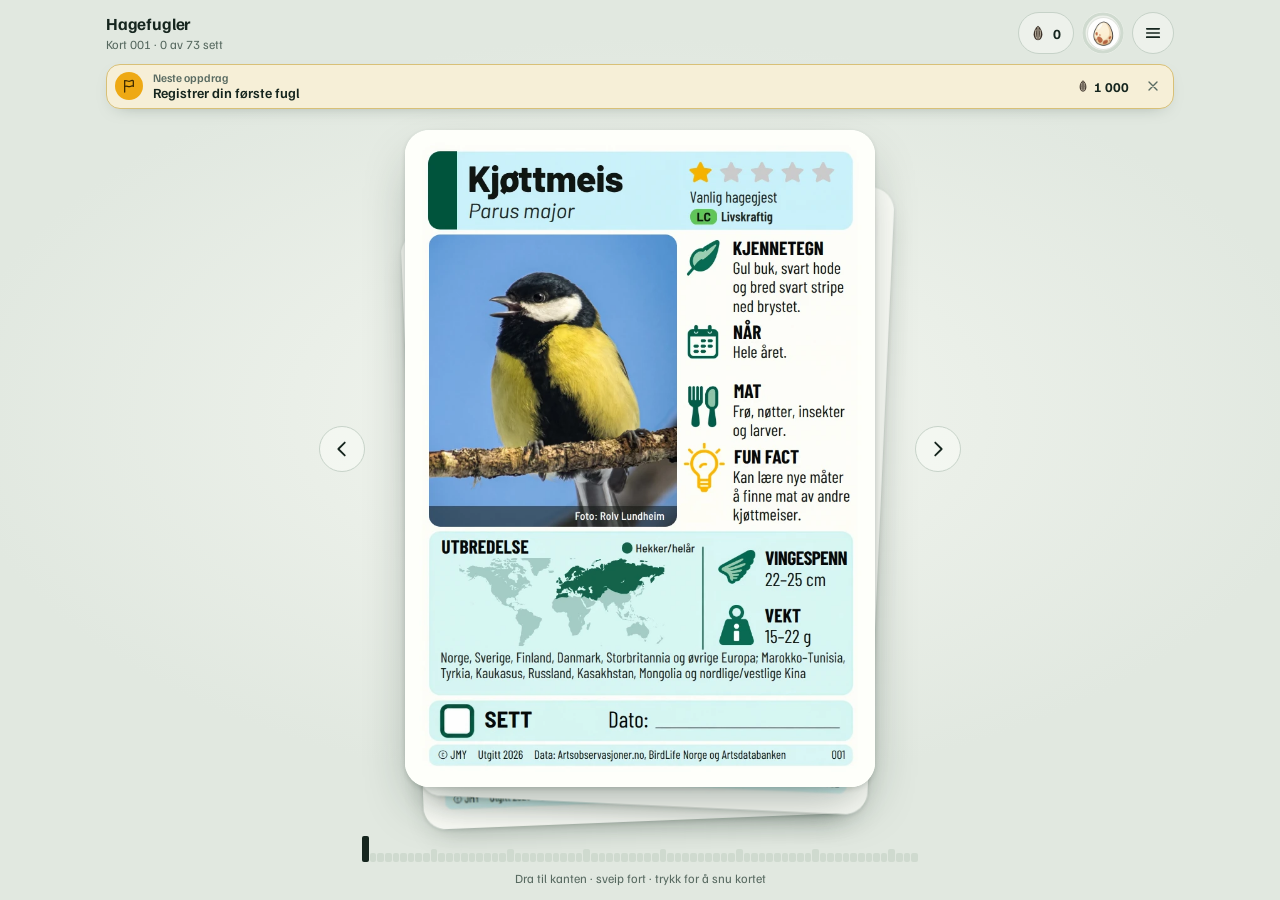
==== commit 42412def: "Appen: profilbildet på tavla, og personvern (play-1.0.0-19d767cefc) Fuglen du har valgt som profilbi" ====
--- a/app/index.html
+++ b/app/index.html
@@ -91,11 +91,10 @@
 .ring circle{fill:none;stroke-width:3.2}
 .ring .trk{stroke:var(--track)}
 .ring .arc{stroke:var(--gold);stroke-linecap:round;transition:stroke-dasharray .6s cubic-bezier(.2,.8,.2,1)}
-/* the profile picture (a bird from the life list or a picture of your own) in place of the title icon; the way to the
-   next title stays around it */
+/* the profile picture (a bird from the life list) in place of the title icon; the way to the next title stays around it */
 .ring .pb{position:absolute;left:50%;top:50%;width:31px;height:31px;margin:-15.5px 0 0 -15.5px;border-radius:50%;overflow:hidden;box-shadow:0 0 0 1px rgba(0,0,0,.06);background:var(--track)}
 .ring.har-pb .ti{visibility:hidden}
-.pb>*,.pb-stor>*{display:block;width:100%;height:100%;border-radius:50%;object-fit:cover}
+.pb>*,.pb-stor>*{display:block;width:100%;height:100%;border-radius:50%}
 .pb>.ph,.pb-stor>.ph{width:100%;height:100%;border-radius:50%;background-color:var(--track)}   /* over .ph's own 48 px */
 
 /* ---------- deck ---------- */
@@ -370,6 +369,8 @@
 /* Ledertavlen */
 .tv-meg{display:flex;align-items:center;gap:12px;padding:12px;border:1px solid var(--line);border-radius:16px;background:var(--surface-2)}
 .tv-meg .ti{width:44px;height:44px;flex-shrink:0}
+.tv-meg .tv-pb,.tv-meg .tv-pb>.ph{width:44px;height:44px}
+.tv-meg .tv-pb>.ti{position:absolute;right:-5px;bottom:-5px;width:20px;height:20px;border-radius:30%;box-shadow:0 0 0 2px var(--surface-2)}
 .tv-t{flex:1;min-width:0;display:grid;gap:2px}
 .tv-t b{font-weight:600;font-size:15px;white-space:nowrap;overflow:hidden;text-overflow:ellipsis}
 .tv-t small{font-size:12.5px;color:var(--muted);font-variant-numeric:tabular-nums}
@@ -400,6 +401,10 @@
 .tv-med.m3{color:#3d2412;background:radial-gradient(circle at 35% 30%, #ffe6cf 0, #d99a62 40%, #9a5a2c 100%)}
 .tavle li.meg{background:color-mix(in srgb, var(--gold) 16%, transparent);box-shadow:inset 0 0 0 1px color-mix(in srgb, var(--gold) 55%, transparent)}
 .tavle .ti{width:30px;height:30px;flex-shrink:0}
+/* the profile bird on the board: round, with the title in the corner (not in the simple version) */
+.tv-pb{position:relative;display:block;width:30px;height:30px;flex-shrink:0}
+.tv-pb>.ph{display:block;width:30px;height:30px;border-radius:50%;box-shadow:0 0 0 1px rgba(0,0,0,.06)}
+.tavle .tv-pb>.ti{position:absolute;right:-4px;bottom:-4px;width:15px;height:15px;border-radius:30%;box-shadow:0 0 0 1.5px var(--surface)}
 .tv-nr{width:26px;flex-shrink:0;text-align:right;font-weight:700;font-size:14px;color:var(--muted);font-variant-numeric:tabular-nums}
 .tavle li:nth-child(-n+3) .tv-nr,.tavle .tv-nr.topp{color:var(--gold-ink)}
 .tv-fro{font-weight:700;font-size:15px;font-variant-numeric:tabular-nums}
@@ -895,8 +900,7 @@
 button.p-tittel .pil{display:inline-block;margin-left:5px;color:var(--muted);font-size:12px;transition:transform .2s}
 button.p-tittel[aria-expanded="true"] .pil{transform:rotate(180deg)}
 button.p-tittel:focus-visible{outline:3px solid var(--spruce-ink);outline-offset:2px;border-radius:6px}
-/* the profile picture in the Profil tab: the title icon (the tile), a bird or your own picture (round); the pencil
-   opens «Profilbilde» */
+/* the profile picture in the Profil tab: the title icon (the tile) or a bird (round); the pencil opens «Profilbilde» */
 .pb-knapp{position:relative;flex-shrink:0;border:0;padding:0;background:none;cursor:pointer}
 .pb-knapp.rund{border-radius:50%;box-shadow:0 6px 16px -6px rgba(var(--shadow),.55),0 0 0 2px var(--gold)}
 .pb-stor{display:block;width:80px;height:80px;border-radius:50%;overflow:hidden;background:var(--track)}
@@ -906,8 +910,8 @@
 .pb-blyant svg{width:15px;height:15px}
 .pb-knapp:focus-visible{outline:3px solid var(--spruce-ink);outline-offset:3px}
 .pb-knapp:not(.tittel-ikon){border-radius:50%}
-/* «Profilbilde»: the birds on the life list, and placing a picture of your own in the circle */
-.dlg-kort:has(.pb-rutenett),.dlg-kort:has(.pb-ramme){max-height:100%;overflow:auto}
+/* «Profilbilde»: the birds on the life list */
+.dlg-kort:has(.pb-rutenett){max-height:100%;overflow:auto}
 .pb-rutenett{display:grid;grid-template-columns:repeat(auto-fill,minmax(68px,1fr));gap:6px;max-height:min(40vh,300px);overflow:auto;margin:12px -6px 0;padding:4px 6px 6px;overscroll-behavior:contain}
 .pb-rutenett button{display:grid;justify-items:center;gap:4px;min-width:0;border:0;border-radius:12px;background:none;padding:6px 2px;color:var(--ink);font:inherit;cursor:pointer}
 .pb-rutenett button:hover{background:var(--surface-2)}
@@ -916,12 +920,6 @@
 .pb-rutenett .pb-n{max-width:100%;font-size:11.5px;line-height:1.2;font-weight:600;text-align:center;overflow:hidden;text-overflow:ellipsis;white-space:nowrap}
 .pb-rutenett button:focus-visible{outline:3px solid var(--spruce-ink);outline-offset:-1px}
 .dlg-tekst p.pb-merk{margin-top:10px;font-size:13.5px}
-.pb-ramme{position:relative;width:min(240px,100%);aspect-ratio:1;margin:14px auto 0;border-radius:50%;overflow:hidden;background:var(--track);touch-action:none;cursor:grab;box-shadow:0 0 0 2px var(--gold)}
-.pb-ramme:active{cursor:grabbing}
-.pb-ramme:focus-visible{outline:3px solid var(--spruce-ink);outline-offset:4px}
-.pb-ramme img{position:absolute;left:0;top:0;max-width:none;transform-origin:0 0;user-select:none;-webkit-user-select:none;pointer-events:none}
-.pb-zoom{display:flex;align-items:center;gap:10px;margin:14px 0 0;font-size:14px;font-weight:600;color:var(--ink)}
-.pb-zoom input{flex:1;accent-color:var(--spruce)}
 .tittel-bar{margin-top:12px}
 .tittel-bar .tb-linje{display:flex;align-items:center;gap:10px}
 .tittel-bar .bar{flex:1;margin:0}
@@ -1035,6 +1033,10 @@
 .naa button{display:flex;align-items:center;gap:8px;border:1px solid var(--line);background:var(--bg-hi);border-radius:99px;padding:4px 12px 4px 4px;font:inherit;font-size:13.5px;font-weight:600;color:var(--ink)}
 .naa .ph{width:30px;height:30px;border-radius:50%}
 .profil-navn{margin:10px 0 0;font-size:22px;letter-spacing:-.01em;outline:none}
+.profil-topp{display:flex;align-items:center;gap:14px}
+.profil-pb{flex-shrink:0;margin-top:10px}
+.profil-pb{display:block}
+.profil-pb>.ph{display:block;width:56px;height:56px;border-radius:50%;box-shadow:0 0 0 2px var(--gold)}
 .profil-antall{margin:6px 0 14px;font-size:17px;font-weight:700;color:var(--gold-ink)}
 .art-tilbake{margin:12px 0 0 -6px}
 .art-hode{display:flex;align-items:center;gap:14px;margin-top:8px}
@@ -1561,7 +1563,6 @@
   <p class="sb-hint" id="sbHint"></p>
   <p class="sb-innst"><span id="sbInnstTekst"></span> <button class="sb-lenke" id="sbTilInnst">Endre i Innstillinger</button></p>
 </div>
-<input type="file" id="pbFil" accept="image/*" hidden tabindex="-1" aria-hidden="true">
 <div class="dlg" id="dlg" role="alertdialog" aria-modal="true" aria-labelledby="dlgT" aria-describedby="dlgTekst" hidden>
   <div class="dlg-kort"><h3 id="dlgT"></h3><div id="dlgTekst" class="dlg-tekst"></div><div class="dlg-knapper" id="dlgKnapper"></div></div>
 </div>
@@ -1998,43 +1999,49 @@
 const livsliste = () => BIRDS.filter(c => erSett(c.key)).length;
 
 /* ================= Profilbilde =================
-   A bird from the life list, a picture of your own or (as before, and the default) the icon of your title; in the
-   simple version, which has no titles, nothing. Shown in the ring at the top right and in the Profil tab, not on the
-   board. Per user on this device only (hagefugler:profilbilde): {fugl: key} or {eget: a 256 × 256 JPEG as a data URL}.
-   The own picture never leaves the device. A bird no longer on the life list falls back to the title */
+   A bird from the life list or (as before, and the default) the icon of your title; in the simple version, which has
+   no titles, nothing. Shown in the ring at the top right, in the Profil tab and, when sharing, at your name on the
+   boards and your profile (ledertavle.profilfugl). Per user on this device (hagefugler:profilbilde): {fugl: key}. A
+   bird no longer on the life list falls back to the title. A picture of your own was offered for a few hours on
+   15 Nov 2026; one kept is deleted at the start */
 const PB_KEY = () => brukerNokkel('hagefugler:profilbilde');
+/* a bird the app knows (not a dyrekort), or null: what is shown for someone else on the board */
+const gyldigProfilfugl = k => (typeof k === 'string' && BY_KEY[k] != null && !CARDS[BY_KEY[k]].bonus ? k : null);
 function profilbilde() {
   let v = null; try { v = JSON.parse(lsGet(PB_KEY()) || 'null'); } catch (e) {}
-  if (v && typeof v.eget === 'string' && /^data:image\/(jpeg|png|webp);base64,/.test(v.eget)) return { eget: v.eget };
-  if (v && typeof v.fugl === 'string' && BY_KEY[v.fugl] != null && !CARDS[BY_KEY[v.fugl]].bonus && erSett(v.fugl)) return { fugl: v.fugl };
-  return null;
-}
-const pbInnhold = p => (p.eget ? `<img src="${esc(p.eget)}" alt="" draggable="false">` : `<span class="ph" style="background-position:${spritePos(BY_KEY[p.fugl])}"></span>`);
-const pbBeskrivelse = p => (p ? (p.fugl ? CARDS[BY_KEY[p.fugl]].navn : 'eget bilde') : '');
+  return v && gyldigProfilfugl(v.fugl) && erSett(v.fugl) ? { fugl: v.fugl } : null;
+}
+const profilfugl = () => (profilbilde() || {}).fugl || null;
+try {                                                        // a picture of your own, from those hours: deleted
+  for (let i = localStorage.length - 1; i >= 0; i--) {
+    const k = localStorage.key(i);
+    if (k && k.startsWith('hagefugler:profilbilde') && (localStorage.getItem(k) || '').includes('"eget"')) localStorage.removeItem(k);
+  }
+} catch (e) {}
+const fuglBilde = k => `<span class="ph" style="background-position:${spritePos(BY_KEY[k])}" aria-hidden="true"></span>`;
+const pbInnhold = p => fuglBilde(p.fugl);
+const pbBeskrivelse = p => (p ? CARDS[BY_KEY[p.fugl]].navn : '');
 function paintProfilbilde() {
-  const p = profilbilde(), el = $('#ringBilde'), s = p ? (p.fugl ? `f:${p.fugl}` : `e:${p.eget.length}:${p.eget.slice(-32)}`) : '';
+  const p = profilbilde(), el = $('#ringBilde'), s = p ? p.fugl : '';
   if (el.dataset.s === s) return;
   el.dataset.s = s; el.innerHTML = p ? pbInnhold(p) : ''; el.hidden = !p;
   $('#openStats').classList.toggle('har-pb', !!p);
 }
 function settProfilbilde(v) {
-  if (v) { try { localStorage.setItem(PB_KEY(), JSON.stringify(v)); } catch (e) { si('Bildet fikk ikke plass på telefonen. Prøv et annet bilde.'); return false; } }
-  else { try { localStorage.removeItem(PB_KEY()); } catch (e) {} }
+  if (v) lsSet(PB_KEY(), JSON.stringify(v)); else lsDel(PB_KEY());
   paintProfilbilde();
+  if (deler()) planleggSending(1200);                        // the bird at your name on the board
   if (openSheet && openSheet.id === 'statsSheet' && statsFane === 'profil') { renderStats(); const b = $('#statsBody [data-profilbilde]'); if (b) b.focus({ preventScroll: true }); }
-  si(v ? (v.fugl ? `Profilbildet er nå ${CARDS[BY_KEY[v.fugl]].navn.toLowerCase()}.` : 'Profilbildet er byttet til bildet ditt.') : enkel ? 'Profilbildet er fjernet.' : 'Profilbildet er nå tittelikonet ditt.');
-  return true;
-}
-/* «Profilbilde»: the birds on the life list (registered in the app or seen before), by name; a picture of your own;
-   back to the title */
+  si(v ? `Profilbildet er nå ${CARDS[BY_KEY[v.fugl]].navn.toLowerCase()}.` : enkel ? 'Profilbildet er fjernet.' : 'Profilbildet er nå tittelikonet ditt.');
+}
+/* «Profilbilde»: the birds on the life list (registered in the app or seen before), by name; back to the title */
 function velgProfilbilde() {
   const p = profilbilde(), liste = BIRDS.filter(c => erSett(c.key)).sort((a, b) => kol.compare(a.navn, b.navn));
-  const tekst = `<p>Velg en fugl fra livslisten din, eller bruk et eget bilde. Et eget bilde lagres bare på denne telefonen.</p>`
-    + (liste.length ? `<div class="pb-rutenett" role="group" aria-label="Fugler fra livslisten">${liste.map(c => `<button type="button" data-pb-fugl="${c.key}" aria-pressed="${!!p && p.fugl === c.key}"><span class="ph" style="background-position:${spritePos(BY_KEY[c.key])}" aria-hidden="true"></span><span class="pb-n">${esc(c.navn)}</span></button>`).join('')}</div>` : '')
+  const tekst = `<p>Velg en fugl fra livslisten din.${deler() ? ' Den vises også ved navnet ditt på ledertavla.' : ''}</p>`
+    + (liste.length ? `<div class="pb-rutenett" role="group" aria-label="Fugler fra livslisten">${liste.map(c => `<button type="button" data-pb-fugl="${c.key}" aria-pressed="${!!p && p.fugl === c.key}">${fuglBilde(c.key)}<span class="pb-n">${esc(c.navn)}</span></button>`).join('')}</div>` : '')
     + `<p class="pb-merk">${liste.length ? 'Flere fugler kommer når du registrerer dem eller merker dem i livslisten.' : 'Fuglene på livslisten din kan bli profilbilde. Registrer en fugl, eller merk fugler du har sett før i livslisten.'}</p>`;
   sporsmal({ tittel: 'Profilbilde', tekst, knapper: [
-    { tekst: 'Velg eget bilde', pri: !liste.length, fn: () => $('#pbFil').click() },
-    { tekst: 'Åpne livslisten', fn: () => { closeSheets(true); tilbyForModus(); } },
+    { tekst: 'Åpne livslisten', pri: !liste.length, fn: () => { closeSheets(true); tilbyForModus(); } },
     ...(p ? [{ tekst: enkel ? 'Fjern profilbildet' : 'Bruk tittelikonet', fn: () => settProfilbilde(null) }] : []),
     { tekst: 'Avbryt' },
   ] });
@@ -2043,64 +2050,6 @@
   const b = e.target.closest('[data-pb-fugl]'); if (!b) return;
   const k = b.dataset.pbFugl; lukkDlg(() => settProfilbilde({ fugl: k }));
 });
-/* a picture of your own: from the camera or the photos; placed in the circle by dragging, pinching, the slider, the
-   wheel or the arrow keys, and kept as 256 × 256 pixels */
-$('#pbFil').addEventListener('change', e => {
-  const f = e.target.files && e.target.files[0]; e.target.value = '';
-  if (!f) return;
-  const url = URL.createObjectURL(f), img = new Image();
-  img.onload = () => plasserBilde(img, url);
-  img.onerror = () => { URL.revokeObjectURL(url); sporsmal({ tittel: 'Bildet kunne ikke åpnes', tekst: '<p>Prøv et annet bilde, for eksempel et fotografi fra kamerarullen.</p>', knapper: [{ tekst: 'OK', pri: true }] }); };
-  img.src = url;
-});
-function plasserBilde(img, url) {
-  const w = img.naturalWidth, h = img.naturalHeight;
-  if (!w || !h) { URL.revokeObjectURL(url); return; }
-  sporsmal({
-    tittel: 'Plasser bildet',
-    tekst: `<div class="pb-ramme" id="pbRamme" tabindex="0" role="img" aria-label="Utsnittet av bildet. Dra for å flytte det, eller bruk piltastene."><img id="pbBilde" src="${esc(url)}" alt="" draggable="false"></div>
-      <label class="pb-zoom">Zoom<input type="range" id="pbZoom" min="1" max="4" step="0.01" value="1"></label>
-      <p class="pb-merk">Dra for å flytte bildet. Det lagres bare på denne telefonen.</p>`,
-    knapper: [{ tekst: 'Bruk bildet', pri: true, fn: () => { lagre(); URL.revokeObjectURL(url); } }, { tekst: 'Avbryt', fn: () => URL.revokeObjectURL(url) }],
-    avbryt: () => URL.revokeObjectURL(url),
-  });
-  const ramme = $('#pbRamme'), bilde = $('#pbBilde'), zoom = $('#pbZoom');
-  const S = () => ramme.clientWidth || 240, s0 = () => S() / Math.min(w, h);
-  let z = 1, x = 0, y = 0;
-  const klem = () => { const k = s0() * z; x = Math.min(0, Math.max(S() - w * k, x)); y = Math.min(0, Math.max(S() - h * k, y)); };
-  const vis = () => { klem(); const k = s0() * z; bilde.style.width = `${w * k}px`; bilde.style.height = `${h * k}px`; bilde.style.transform = `translate(${x}px,${y}px)`; };
-  const settZoom = (nz, mx = S() / 2, my = S() / 2) => {     // keeps the point under (mx, my) in place
-    nz = Math.min(4, Math.max(1, nz)); const k0 = s0() * z, k1 = s0() * nz;
-    x = mx - (mx - x) * k1 / k0; y = my - (my - y) * k1 / k0; z = nz; zoom.value = String(z); vis();
-  };
-  { const k = s0(); x = (S() - w * k) / 2; y = (S() - h * k) / 2; vis(); }
-  const fingre = new Map(); let start = null;
-  const midt = () => { const a = [...fingre.values()], r = ramme.getBoundingClientRect(); return { mx: (a[0].x + a[1].x) / 2 - r.left, my: (a[0].y + a[1].y) / 2 - r.top, d: Math.hypot(a[0].x - a[1].x, a[0].y - a[1].y) }; };
-  ramme.addEventListener('pointerdown', e => { ramme.setPointerCapture(e.pointerId); fingre.set(e.pointerId, { x: e.clientX, y: e.clientY }); start = fingre.size === 2 ? { ...midt(), z } : null; });
-  ramme.addEventListener('pointermove', e => {
-    const f = fingre.get(e.pointerId); if (!f) return;
-    if (fingre.size === 1) { x += e.clientX - f.x; y += e.clientY - f.y; f.x = e.clientX; f.y = e.clientY; vis(); return; }
-    f.x = e.clientX; f.y = e.clientY;
-    if (fingre.size === 2 && start) { const m = midt(); settZoom(start.z * m.d / Math.max(1, start.d), m.mx, m.my); }
-  });
-  const slipp = e => { fingre.delete(e.pointerId); start = fingre.size === 2 ? { ...midt(), z } : null; };
-  ramme.addEventListener('pointerup', slipp); ramme.addEventListener('pointercancel', slipp);
-  ramme.addEventListener('wheel', e => { e.preventDefault(); const r = ramme.getBoundingClientRect(); settZoom(z * Math.exp(-e.deltaY / 400), e.clientX - r.left, e.clientY - r.top); }, { passive: false });
-  ramme.addEventListener('keydown', e => {
-    const d = { ArrowLeft: [10, 0], ArrowRight: [-10, 0], ArrowUp: [0, 10], ArrowDown: [0, -10] }[e.key];
-    if (d) { e.preventDefault(); e.stopPropagation(); x += d[0]; y += d[1]; vis(); }
-    else if (e.key === '+' || e.key === '-') { e.preventDefault(); settZoom(z * (e.key === '+' ? 1.15 : 1 / 1.15)); }
-  });
-  zoom.addEventListener('input', () => settZoom(+zoom.value));
-  function lagre() {
-    const k = s0() * z, n = 256, c = document.createElement('canvas'); c.width = c.height = n;
-    const g = c.getContext('2d'); g.fillStyle = '#fff'; g.fillRect(0, 0, n, n); g.imageSmoothingQuality = 'high';
-    g.drawImage(img, -x / k, -y / k, S() / k, S() / k, 0, 0, n, n);
-    let data = c.toDataURL('image/jpeg', 0.85);
-    if (data.length > 90000) data = c.toDataURL('image/jpeg', 0.7);
-    settProfilbilde({ eget: data });
-  }
-}
 const forAarTekst = k => { const v = ForSett.svar(k); return v && v.aar ? String(v.aar) : 'før appen'; };
 const aarValg = (valgt, tom = 'Husker ikke') => `<option value="">${tom}</option>`
   + Array.from({ length: AAR_NA - AAR_FRA + 1 }, (_, j) => AAR_NA - j).map(a => `<option value="${a}"${a === valgt ? ' selected' : ''}>${a}</option>`).join('');
@@ -5386,7 +5335,7 @@
    postcode is optional and only for statistics. Turning sharing off or «Slett meg» deletes the anonymous user in
    Supabase, and with it everything shared (on delete cascade). The tables: supabase/fuglekort.sql */
 const SUPA = { url: 'https://qfustbltxgbpwsntcrpd.supabase.co', key: 'sb_publishable_tQmgTjIyvYtMLJRL3o2Vaw_o2sYYpYt' };
-const APPVERSJON = 'play-1.0.0-471f2de343';
+const APPVERSJON = 'play-1.0.0-19d767cefc';
 const DK = k => brukerNokkel('fuglekort:' + k);            // everything here belongs to the person using the app
 const visArter = () => lsGet(DK('vis-arter')) !== 'nei';    // the species on my profile on the board (else the number only)
 const lsDel = k => { try { localStorage.removeItem(k); } catch (e) {} };
@@ -5556,6 +5505,9 @@
 const oppsummering = () => { const t = froTotalt(); return { fro: Math.max(0, Math.min(1e8, Math.round(t))), arter: seenCount(), dager: Math.min(40000, nokkeltall().obsDager), tittel: tittelAv(t) }; };
 
 /* ---- what is sent besides the copy: the row on the board, the reports and the profile ---- */
+/* the column for the profile bird missing in Supabase (profilfugl.sql not run yet): the row is sent without it, and it
+   is tried again after 6 hours */
+const utenProfilfugl = () => Date.now() - (+lsGet(DK('uten-profilfugl')) || 0) < 6 * 3600e3;
 /* the row on the board. A taken name gets a number; a name that is not allowed (or reported by three) is sent
    empty and the person is asked for a new one. Gives true when the row was sent now */
 async function sendTavlerad(okt) {
@@ -5563,6 +5515,7 @@
   const o = oppsummering(), ut = utenfor();
   const rad = { navn: navnStengt() ? null : n.navn, ord: null, fugl: null, tall: null, ...o,
     fro_utenfor: Math.min(o.fro, ut.fro), arter_utenfor: Math.min(o.arter, ut.arter, 200), vis_arter: visArter() };
+  if (!utenProfilfugl()) rad.profilfugl = profilfugl();      // the profile picture: a bird, or null for the title
   if (lsGet(DK('tavle-sendt')) === okt.uid + JSON.stringify(rad)) return false;
   const forst = n.navn;
   for (let forsok = 0; forsok < 10; forsok++) {
@@ -5575,6 +5528,7 @@
       if (!n.forslag) lsSet(DK('navn-melding'), JSON.stringify({ fra: forst, til: n.navn }));
       continue;
     }
+    if ('profilfugl' in rad && /profilfugl/.test(feil.message || '')) { lsSet(DK('uten-profilfugl'), String(Date.now())); delete rad.profilfugl; continue; }
     if (feil.message === 'navn_stengt' && rad.navn) { lsSet(DK('navn-stengt'), rad.navn); rad.navn = null; paintTittelSnart(); continue; }
     if (/navn_form/.test(feil.message || '') && rad.navn) { n = tilfeldigNavn(); lagreKallenavn(n); rad.navn = n.navn; continue; }
     throw new Error(`ledertavle ${r && r.status}`);
@@ -5755,7 +5709,9 @@
       plass = j.plass || null;
       lsSet(tavleNokkel(hva, 'arter'), JSON.stringify({ ...j, hentet: Date.now() }));
     } else if (hva === 'tot') {
-      const r = await supa('/rest/v1/ledertavle?select=user_id,navn,ord,fugl,tall,fro,arter,dager,tittel,merket&order=fro.desc,oppdatert.asc&limit=50', { okt, hoder: { Prefer: 'count=exact' } });
+      const sp = 'user_id,navn,ord,fugl,tall,fro,arter,dager,tittel,merket', resten = '&order=fro.desc,oppdatert.asc&limit=50';
+      let r = await supa(`/rest/v1/ledertavle?select=${sp},profilfugl${resten}`, { okt, hoder: { Prefer: 'count=exact' } });
+      if (r.status === 400) r = await supa(`/rest/v1/ledertavle?select=${sp}${resten}`, { okt, hoder: { Prefer: 'count=exact' } });   // no profilfugl yet
       if (!r.ok) throw new Error('tavle ' + r.status);
       const rader = await r.json(), antall = tallFra(r.headers.get('content-range')) || rader.length;
       const i = okt ? rader.findIndex(x => x.user_id === okt.uid) : -1;
@@ -5795,8 +5751,13 @@
   const hva = tavleVis, per = hva !== 'tot', arter = tavleEtter() === 'arter', c = favTom ? null : lesTavle(hva), uid = (lsJson(DK('okt'), null) || {}).uid, o = oppsummering(), sk = skjulte();
   const status = favTom ? '' : henter && !c ? 'Henter tavlen …' : (tavleFeil || !navigator.onLine) ? (c ? `Uten nett – viser tavlen fra ${naarTekst(c.hentet)}` : 'Tavlen hentes når du har nett.') : c ? `Oppdatert ${naarTekst(c.hentet)}` : 'Henter tavlen …';
   const merke = '<span class="tv-merket" role="img" aria-label="merket for uvanlig mange frø eller arter på kort tid" title="Merket for uvanlig mange frø eller arter på kort tid">!</span>';
+  /* the simple version has no title icons: a row without a bird keeps the room when another row has one */
+  const harFugl = () => !!profilfugl() || (c && Array.isArray(c.rader) ? c.rader : []).some(x => sk[x.user_id] == null && gyldigProfilfugl(x.profilfugl));
   const innhold = (x, nr, meg) => { const skjult = !meg && sk[x.user_id] != null, navn = meg ? (navnStengt() ? 'Fuglevenn' : mittNavn()) : skjult ? 'Skjult navn' : visNavn(x);
-    return `<span class="tv-nr ${nr <= 3 ? 'topp' : ''}">${nr}</span><span class="ti" style="${tittelPos(Math.max(0, Math.min(TITLER.length - 1, x.tittel || 0)))}" aria-hidden="true"></span>
+    const ti = `<span class="ti" style="${tittelPos(Math.max(0, Math.min(TITLER.length - 1, x.tittel || 0)))}" aria-hidden="true"></span>`;
+    const pf = meg ? profilfugl() : skjult ? null : gyldigProfilfugl(x.profilfugl);   // a hidden name: the title, not the bird
+    const ikon = pf ? `<span class="tv-pb">${fuglBilde(pf)}${enkel ? '' : ti}</span>` : enkel && harFugl() ? '<span class="tv-pb tom"></span>' : ti;
+    return `<span class="tv-nr ${nr <= 3 ? 'topp' : ''}">${nr}</span>${ikon}
     <span class="tv-t ${skjult ? 'skjult' : ''}"><b>${esc(navn)}${x.merket ? merke : ''}</b><small>${enkel ? `${flertall(x.arter, 'art', 'arter')} i alt` : arter ? `${fmtFro(x.fro)} frø` : flertall(x.arter, 'art', 'arter')} · ${flertall(x.dager, 'dag', 'dager')}</small></span>${arter ? `<span class="tv-fro tv-ant">${x.n || 0} <small>${x.n === 1 ? 'art' : 'arter'}</small></span>` : `<span class="tv-fro">${fmtFro(x.fro)}</span>`}`; };
   const rad = (x, nr, meg) => meg ? `<li class="meg"><button class="tv-rad" data-tavle-rad="meg">${innhold(x, nr, true)}</button></li>`
     : `<li><button class="tv-rad" data-tavle-rad="${esc(x.user_id)}">${innhold(x, nr, false)}</button></li>`;
@@ -5818,7 +5779,7 @@
   const forrige = per && !arter && !utvalg && c && Array.isArray(c.forrige) && c.forrige.length ? `<div class="tv-forrige"><h4>${FORRIGE[hva]}</h4><ol>${c.forrige.map(p =>
     `<li class="${p.user_id && p.user_id === uid ? 'meg' : ''}"><span class="tv-med m${p.plass}" aria-label="${p.plass}. plass">${p.plass}</span><b>${esc(p.navn || 'Slettet bruker')}</b><small>${fmtFro(p.poeng)} frø · premie ${fmtFro(p.fro)}</small></li>`).join('')}</ol></div>` : '';
   return `<div class="s-sec">
-    <div class="tv-meg"><span class="ti" style="${tittelPos(o.tittel)}" aria-hidden="true"></span>
+    <div class="tv-meg">${(t => (profilfugl() ? `<span class="tv-pb">${fuglBilde(profilfugl())}${enkel ? '' : t}</span>` : t))(`<span class="ti" style="${tittelPos(o.tittel)}" aria-hidden="true"></span>`)}
       <span class="tv-t"><b>${esc(mittNavn())}</b><small>${plassTekst}</small></span>
       <button class="btn" data-bytt-navn>Bytt navn</button></div>
     ${varsel}
@@ -5897,8 +5858,9 @@
   if (liste) liste.sort((a, b) => kol.compare(a.navn, b.navn));
   const status = p.status === 'borte' ? 'Brukeren er ikke lenger på tavla.' : antall == null ? (p.status === 'feil' ? 'Lista hentes når du har nett.' : 'Henter …')
     : p.status === 'feil' ? 'Uten nett – viser lista fra sist.' : '';
+  const pf = p.meg ? profilfugl() : skjult ? null : gyldigProfilfugl(p.d && 'profilfugl' in p.d ? p.d.profilfugl : p.x && p.x.profilfugl);
   return `<button class="textbtn art-tilbake" data-profillukk>‹ Tilbake til tavla</button>
-    <h3 class="profil-navn" id="profilNavn" tabindex="-1">${esc(navn)}</h3>
+    <div class="profil-topp">${pf ? `<span class="profil-pb" role="img" aria-label="Profilbilde: ${esc(CARDS[BY_KEY[pf]].navn)}">${fuglBilde(pf)}</span>` : ''}<h3 class="profil-navn" id="profilNavn" tabindex="-1">${esc(navn)}</h3></div>
     ${antall != null && p.status !== 'borte' ? `<p class="profil-antall">${flertall(antall, 'fugl', 'fugler')} observert i hagen</p>` : ''}
     ${status ? `<p class="cap" role="status">${status}</p>` : ''}${merk ? `<p class="cap">${merk}</p>` : ''}
     ${liste && liste.length && p.status !== 'borte' ? `<div class="naa profil-arter">${liste.map(c => { const i = BY_KEY[c.key]; return `<button data-i="${i}">${miniatyr(c, i)}${esc(c.navn)}</button>`; }).join('')}</div>` : ''}
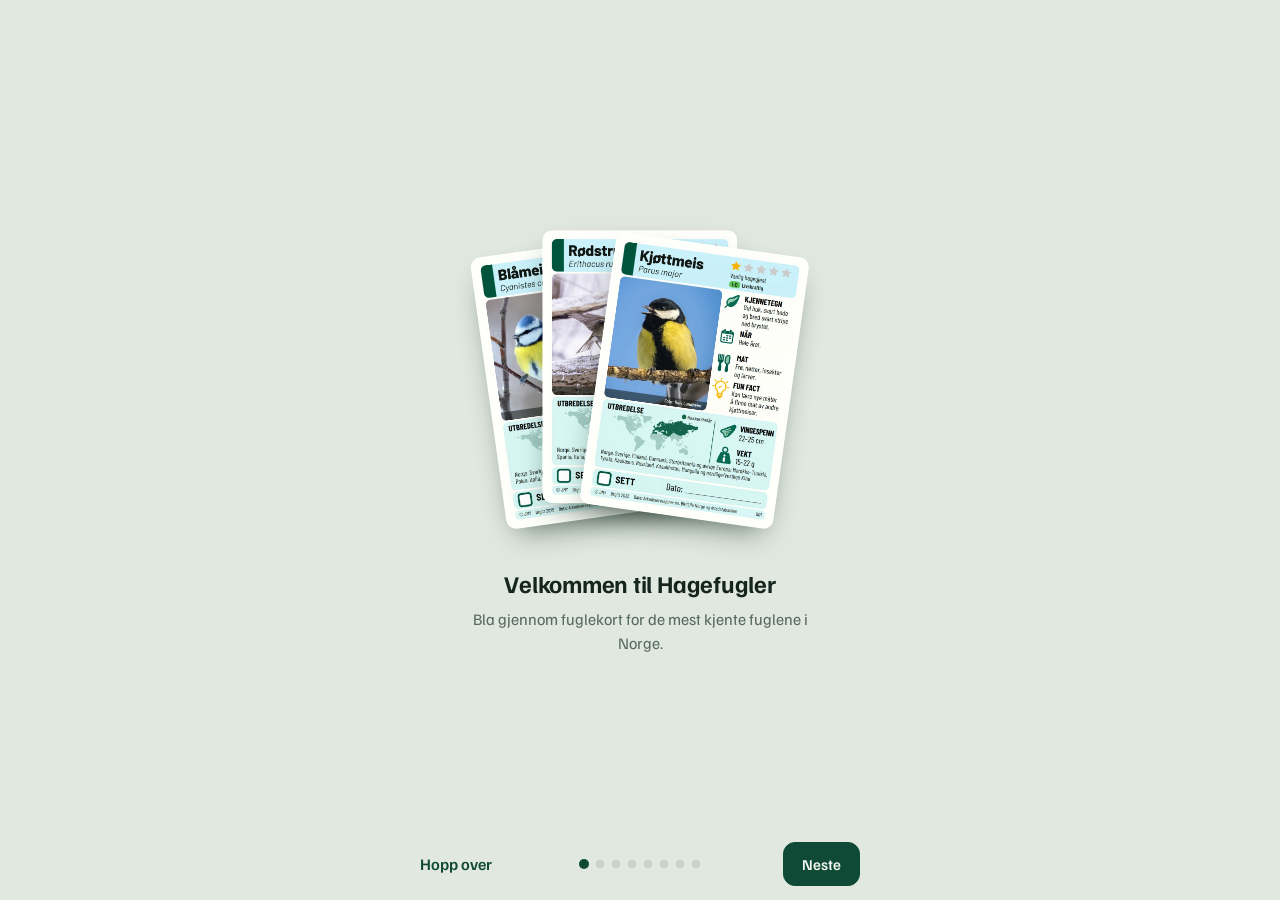
==== commit 06a0241e: "Appen: Ledertavle i menyen, «Profil», og Foto eller Illustrasjon som profilbilde (play-1.0.0-ff01dc6" ====
--- a/app/index.html
+++ b/app/index.html
@@ -870,7 +870,7 @@
   padding:calc(env(safe-area-inset-top,0px) + 14px) 20px calc(env(safe-area-inset-bottom,0px) + 28px)}
 .stats.on{transform:translateX(0)}
 .s-head{display:flex;align-items:center;justify-content:space-between;gap:8px}
-/* Min fugleliste and Frøbutikken: the title and the tabs stay at the top while the tab scrolls. The space for the
+/* Profil (until 15 Nov 2026 «Min fugleliste») and Frøbutikken: the title and the tabs stay at the top while the tab scrolls. The space for the
    top of the phone (the status bar, the Dynamic Island) is in the header only, not in the sheet as well: Safari
    puts a sticky header below the sheet's own padding, and then the header came down twice that space and covered
    the top of the tab */
@@ -912,6 +912,7 @@
 .pb-knapp:not(.tittel-ikon){border-radius:50%}
 /* «Profilbilde»: the birds on the life list */
 .dlg-kort:has(.pb-rutenett){max-height:100%;overflow:auto}
+.pb-sett{margin:12px 0 0}
 .pb-rutenett{display:grid;grid-template-columns:repeat(auto-fill,minmax(68px,1fr));gap:6px;max-height:min(40vh,300px);overflow:auto;margin:12px -6px 0;padding:4px 6px 6px;overscroll-behavior:contain}
 .pb-rutenett button{display:grid;justify-items:center;gap:4px;min-width:0;border:0;border-radius:12px;background:none;padding:6px 2px;color:var(--ink);font:inherit;cursor:pointer}
 .pb-rutenett button:hover{background:var(--surface-2)}
@@ -1296,7 +1297,7 @@
       <p id="sub">Kort 001 av 73</p>
     </div>
     <button class="frobtn" id="openFro" aria-label="Solsikkefrø. Åpne Frøbutikken" title="Frøbutikken"><span id="froIkon"></span><b id="froTall">0</b></button>
-    <button class="iconbtn ring" id="openStats" aria-label="Min fugleliste" title="Min fugleliste">
+    <button class="iconbtn ring" id="openStats" aria-label="Profil" title="Profil">
       <svg viewBox="0 0 42 42" aria-hidden="true"><circle class="trk" cx="21" cy="21" r="19"/><circle class="arc" id="ringArc" cx="21" cy="21" r="19" stroke-dasharray="0 120"/></svg>
       <span class="ti" id="ringIkon" aria-hidden="true"></span>
       <span class="pb" id="ringBilde" aria-hidden="true" hidden></span>
@@ -1358,10 +1359,11 @@
 
 <div class="scrim" id="scrim"></div>
 
-<!-- the menu at the top right: profile, the garden bird count, search, the life list, about the cards, the introduction, the cards by post, settings -->
+<!-- the menu at the top right: profile, the leaderboard, the garden bird count, search, the life list, about the cards, the introduction, the cards by post, settings -->
 <div class="meny-bak" id="menyBak" hidden></div>
 <div class="meny" id="meny" role="menu" aria-label="Meny" hidden>
   <button role="menuitem" id="openProfil"><span class="mi" aria-hidden="true"><svg viewBox="0 0 24 24" fill="none" stroke="currentColor" stroke-width="1.9" stroke-linecap="round" stroke-linejoin="round"><circle cx="12" cy="8" r="4"/><path d="M4.5 20.5c.8-3.9 3.8-6 7.5-6s6.7 2.1 7.5 6"/></svg></span><span class="mt">Profil</span></button>
+  <button role="menuitem" id="openTavle"><span class="mi" aria-hidden="true"><svg viewBox="0 0 24 24" fill="none" stroke="currentColor" stroke-width="1.9" stroke-linecap="round" stroke-linejoin="round"><path d="M8.5 20.5v-9h7v9"/><path d="M3 20.5v-5.5h5.5"/><path d="M15.5 20.5v-7H21v7"/><path d="M2 20.5h20"/><path d="m12 3.2.9 1.9 2 .3-1.5 1.4.4 2-1.8-1-1.8 1 .4-2-1.5-1.4 2-.3z"/></svg></span><span class="mt">Ledertavle</span></button>
   <button role="menuitem" id="openTelling"><span class="mi" aria-hidden="true"><svg viewBox="0 0 24 24" fill="none" stroke="currentColor" stroke-width="1.9" stroke-linecap="round" stroke-linejoin="round"><rect x="4.5" y="4" width="15" height="17" rx="2"/><path d="M9 4V2.8h6V4"/><path d="M8.5 10v6.5M11 10v6.5M13.5 10v6.5M16 10v6.5"/><path d="M7 15.5 17.5 11"/></svg></span><span class="mt">Hagefugltelling</span><span class="m-pagar" id="tellPagar" hidden>Pågår</span></button>
   <button role="menuitem" id="openSearch"><span class="mi" aria-hidden="true"><svg viewBox="0 0 24 24" fill="none" stroke="currentColor" stroke-width="2" stroke-linecap="round"><circle cx="10.5" cy="10.5" r="6.5"/><path d="M15.5 15.5 20 20"/></svg></span><span class="mt">Søk etter fugl</span><kbd aria-hidden="true">/</kbd></button>
   <button role="menuitem" id="openFor"><span class="mi" aria-hidden="true"><svg viewBox="0 0 24 24" fill="none" stroke="currentColor" stroke-width="1.9" stroke-linecap="round" stroke-linejoin="round"><path d="M3.5 12a8.5 8.5 0 1 0 2.5-6"/><path d="M3.5 4.5V9H8"/><path d="M12 7.5V12l3 2"/></svg></span><span class="mt">Livslisten</span></button>
@@ -1396,7 +1398,7 @@
 <section class="sheet stats med-topp" id="statsSheet" role="dialog" aria-modal="true" aria-labelledby="statsTitle">
   <div class="s-topp">
     <div class="s-head">
-      <h2 id="statsTitle">Min fugleliste</h2>
+      <h2 id="statsTitle">Profil</h2>
       <button class="textbtn" id="closeStats">Lukk</button>
     </div>
     <div class="faner" id="faner" role="tablist" aria-labelledby="statsTitle">
@@ -1404,10 +1406,17 @@
       <button role="tab" id="fane-statistikk" data-fane="statistikk" aria-controls="statsBody">Statistikk</button>
       <button role="tab" id="fane-kort" data-fane="kort" aria-controls="statsBody">Kort</button>
       <button role="tab" id="fane-merker" data-fane="merker" aria-controls="statsBody">Merker</button>
-      <button role="tab" id="fane-tavle" data-fane="tavle" aria-controls="statsBody" aria-label="Ledertavle">Tavle</button>
     </div>
   </div>
   <div id="statsBody" role="tabpanel" tabindex="-1"></div>
+</section>
+
+<section class="sheet stats" id="tavleSheet" role="dialog" aria-modal="true" aria-labelledby="tavleTitle">
+  <div class="s-head">
+    <h2 id="tavleTitle">Ledertavle</h2>
+    <button class="textbtn" id="closeTavle">Lukk</button>
+  </div>
+  <div id="tavleBody"></div>
 </section>
 
 <section class="sheet stats" id="tellSheet" role="dialog" aria-modal="true" aria-labelledby="tellTitle">
@@ -1999,17 +2008,22 @@
 const livsliste = () => BIRDS.filter(c => erSett(c.key)).length;
 
 /* ================= Profilbilde =================
-   A bird from the life list or (as before, and the default) the icon of your title; in the simple version, which has
-   no titles, nothing. Shown in the ring at the top right, in the Profil tab and, when sharing, at your name on the
-   boards and your profile (ledertavle.profilfugl). Per user on this device (hagefugler:profilbilde): {fugl: key}. A
-   bird no longer on the life list falls back to the title. A picture of your own was offered for a few hours on
-   15 Nov 2026; one kept is deleted at the start */
+   A bird from the life list, as a photo or an illustration, or (as before, and the default) the icon of your title; in
+   the simple version, which has no titles, nothing. Shown in the ring at the top right, in the Profil tab and, when
+   sharing, at your name on the boards and your profile (ledertavle.profilfugl and .profilsett), in the style chosen
+   whatever picture set the one looking uses. Per user on this device (hagefugler:profilbilde): {fugl: key, sett:
+   'foto' | 'tegneserie'}; without sett (chosen before the style could be) the picture set used now, or Foto. A bird no
+   longer on the life list falls back to the title. A picture of your own was offered for a few hours on 15 Nov 2026;
+   one kept is deleted at the start */
 const PB_KEY = () => brukerNokkel('hagefugler:profilbilde');
 /* a bird the app knows (not a dyrekort), or null: what is shown for someone else on the board */
 const gyldigProfilfugl = k => (typeof k === 'string' && BY_KEY[k] != null && !CARDS[BY_KEY[k]].bonus ? k : null);
+const PB_SETT = ['foto', 'tegneserie'], PB_SETTNAVN = { foto: 'Foto', tegneserie: 'Illustrasjon' };
+const gyldigSett = v => (PB_SETT.includes(v) ? v : null);
+const standardPbSett = () => (tegneserie() ? 'tegneserie' : 'foto');
 function profilbilde() {
   let v = null; try { v = JSON.parse(lsGet(PB_KEY()) || 'null'); } catch (e) {}
-  return v && gyldigProfilfugl(v.fugl) && erSett(v.fugl) ? { fugl: v.fugl } : null;
+  return v && gyldigProfilfugl(v.fugl) && erSett(v.fugl) ? { fugl: v.fugl, sett: gyldigSett(v.sett) || standardPbSett() } : null;
 }
 const profilfugl = () => (profilbilde() || {}).fugl || null;
 try {                                                        // a picture of your own, from those hours: deleted
@@ -2018,11 +2032,14 @@
     if (k && k.startsWith('hagefugler:profilbilde') && (localStorage.getItem(k) || '').includes('"eget"')) localStorage.removeItem(k);
   }
 } catch (e) {}
-const fuglBilde = k => `<span class="ph" style="background-position:${spritePos(BY_KEY[k])}" aria-hidden="true"></span>`;
-const pbInnhold = p => fuglBilde(p.fugl);
-const pbBeskrivelse = p => (p ? CARDS[BY_KEY[p.fugl]].navn : '');
+/* the bird from the sprite of its style (photos-foto / photos-tegneserie, the same places as the others); without a
+   style (someone on the board with an older app), the picture set of the one looking */
+const pbSprite = sett => (sett ? `;background-image:url('sprites/photos-${sett}.webp')` : '');
+const fuglBilde = (k, sett) => `<span class="ph" style="background-position:${spritePos(BY_KEY[k])}${pbSprite(gyldigSett(sett))}" aria-hidden="true"></span>`;
+const pbInnhold = p => fuglBilde(p.fugl, p.sett);
+const pbBeskrivelse = p => (p ? `${CARDS[BY_KEY[p.fugl]].navn}, ${p.sett === 'tegneserie' ? 'illustrasjon' : 'foto'}` : '');
 function paintProfilbilde() {
-  const p = profilbilde(), el = $('#ringBilde'), s = p ? p.fugl : '';
+  const p = profilbilde(), el = $('#ringBilde'), s = p ? `${p.fugl}:${p.sett}` : '';
   if (el.dataset.s === s) return;
   el.dataset.s = s; el.innerHTML = p ? pbInnhold(p) : ''; el.hidden = !p;
   $('#openStats').classList.toggle('har-pb', !!p);
@@ -2032,13 +2049,18 @@
   paintProfilbilde();
   if (deler()) planleggSending(1200);                        // the bird at your name on the board
   if (openSheet && openSheet.id === 'statsSheet' && statsFane === 'profil') { renderStats(); const b = $('#statsBody [data-profilbilde]'); if (b) b.focus({ preventScroll: true }); }
-  si(v ? `Profilbildet er nå ${CARDS[BY_KEY[v.fugl]].navn.toLowerCase()}.` : enkel ? 'Profilbildet er fjernet.' : 'Profilbildet er nå tittelikonet ditt.');
-}
-/* «Profilbilde»: the birds on the life list (registered in the app or seen before), by name; back to the title */
+  si(v ? `Profilbildet er nå ${CARDS[BY_KEY[v.fugl]].navn.toLowerCase()} (${v.sett === 'tegneserie' ? 'illustrasjon' : 'foto'}).` : enkel ? 'Profilbildet er fjernet.' : 'Profilbildet er nå tittelikonet ditt.');
+}
+/* «Profilbilde»: Foto or Illustrasjon (the style of the profile picture, else the picture set used now), and the birds
+   on the life list (registered in the app or seen before) in that style, by name; a bird chosen keeps the style shown;
+   back to the title */
+let pbSett = 'foto';
 function velgProfilbilde() {
   const p = profilbilde(), liste = BIRDS.filter(c => erSett(c.key)).sort((a, b) => kol.compare(a.navn, b.navn));
-  const tekst = `<p>Velg en fugl fra livslisten din.${deler() ? ' Den vises også ved navnet ditt på ledertavla.' : ''}</p>`
-    + (liste.length ? `<div class="pb-rutenett" role="group" aria-label="Fugler fra livslisten">${liste.map(c => `<button type="button" data-pb-fugl="${c.key}" aria-pressed="${!!p && p.fugl === c.key}">${fuglBilde(c.key)}<span class="pb-n">${esc(c.navn)}</span></button>`).join('')}</div>` : '')
+  pbSett = p ? p.sett : standardPbSett();
+  const tekst = `<p>${liste.length ? 'Velg Foto eller Illustrasjon, og trykk på en fugl fra livslisten din.' : 'Velg en fugl fra livslisten din.'}${deler() ? ' Den vises også ved navnet ditt på ledertavla.' : ''}</p>`
+    + (liste.length ? `<div class="kal-valg pb-sett" role="group" aria-label="Bildetype">${PB_SETT.map(v => `<button type="button" class="chip" data-pb-sett="${v}" aria-pressed="${v === pbSett}">${PB_SETTNAVN[v]}</button>`).join('')}</div>`
+      + `<div class="pb-rutenett" role="group" aria-label="Fugler fra livslisten">${liste.map(c => `<button type="button" data-pb-fugl="${c.key}" aria-pressed="${!!p && p.fugl === c.key}">${fuglBilde(c.key, pbSett)}<span class="pb-n">${esc(c.navn)}</span></button>`).join('')}</div>` : '')
     + `<p class="pb-merk">${liste.length ? 'Flere fugler kommer når du registrerer dem eller merker dem i livslisten.' : 'Fuglene på livslisten din kan bli profilbilde. Registrer en fugl, eller merk fugler du har sett før i livslisten.'}</p>`;
   sporsmal({ tittel: 'Profilbilde', tekst, knapper: [
     { tekst: 'Åpne livslisten', pri: !liste.length, fn: () => { closeSheets(true); tilbyForModus(); } },
@@ -2047,8 +2069,15 @@
   ] });
 }
 $('#dlg').addEventListener('click', e => {
+  const st = e.target.closest('[data-pb-sett]');
+  if (st) {                                                  // the other style: the birds are shown in it
+    pbSett = st.dataset.pbSett;
+    document.querySelectorAll('#dlg [data-pb-sett]').forEach(x => x.setAttribute('aria-pressed', String(x === st)));
+    document.querySelectorAll('#dlg [data-pb-fugl] .ph').forEach(x => { x.style.backgroundImage = `url('sprites/photos-${pbSett}.webp')`; });
+    return;
+  }
   const b = e.target.closest('[data-pb-fugl]'); if (!b) return;
-  const k = b.dataset.pbFugl; lukkDlg(() => settProfilbilde({ fugl: k }));
+  const k = b.dataset.pbFugl; lukkDlg(() => settProfilbilde({ fugl: k, sett: pbSett }));
 });
 const forAarTekst = k => { const v = ForSett.svar(k); return v && v.aar ? String(v.aar) : 'før appen'; };
 const aarValg = (valgt, tom = 'Husker ikke') => `<option value="">${tom}</option>`
@@ -3088,7 +3117,7 @@
   if (festAapen) { if (e.key === 'Escape') { e.preventDefault(); lukkFest(); } else if (e.key === 'Enter' || e.key === ' ') { e.preventDefault(); festTrykk(); } return; }
   if (openSheet && openSheet.id === 'introSheet') { if (e.key === 'Escape') { e.preventDefault(); introEsc(); } return; }
   if (e.target.closest('input, textarea')) { if (e.key === 'Escape') closeSheets(); return; }
-  if (openSheet) { if (e.key === 'Escape') { if (artVis && openSheet.id === 'statsSheet') lukkArt(); else if (profilVis && openSheet.id === 'statsSheet') lukkProfil(); else closeSheets(); } return; }
+  if (openSheet) { if (e.key === 'Escape') { if (artVis && openSheet.id === 'statsSheet') lukkArt(); else if (profilVis && openSheet === tavleSheet) lukkProfil(); else closeSheets(); } return; }
   if (e.key === 'ArrowRight') { e.preventDefault(); stopRiffle(); go(1); }
   else if (e.key === 'ArrowLeft') { e.preventDefault(); stopRiffle(); go(-1); }
   else if (e.key === 'Escape') { stopRiffle(); }
@@ -3175,7 +3204,7 @@
 let ringVist = null, ringT = 0;
 const planleggRing = ms => { clearTimeout(ringT); ringT = setTimeout(paintRing, ms); };
 function paintRing() {
-  if (enkel) { ringVist = null; $('#openStats').setAttribute('aria-label', 'Min fugleliste'); $('#openStats').title = 'Min fugleliste'; return; }
+  if (enkel) { ringVist = null; $('#openStats').setAttribute('aria-label', 'Profil'); $('#openStats').title = 'Profil'; return; }
   if (froHold > 0) return;                                  // seeds on their way: the counter first, then the ring
   const fT = froRegnskap().tjent - froParkert();
   if (fT === ringVist) return;
@@ -3185,7 +3214,7 @@
   $('#ringIkon').setAttribute('style', tittelPos(tk));
   $('#ringArc').setAttribute('stroke-dasharray', `${(andel * C).toFixed(2)} ${C.toFixed(2)}`);
   $('#ringArc').style.opacity = andel > 0 ? 1 : 0;           // no dot when the way has just started
-  $('#openStats').setAttribute('aria-label', `Min fugleliste. ${tt.navn}${tn ? `, ${Math.round(andel * 100)} prosent av veien til ${tn.navn}` : ', den høyeste tittelen'}`);
+  $('#openStats').setAttribute('aria-label', `Profil. ${tt.navn}${tn ? `, ${Math.round(andel * 100)} prosent av veien til ${tn.navn}` : ', den høyeste tittelen'}`);
   $('#openStats').title = tt.navn;
 }
 
@@ -3195,6 +3224,8 @@
 
 /* ================= Sheets ================= */
 let openSheet = null, lastFocus = null;
+const tavleSheet = $('#tavleSheet'), tb = $('#tavleBody');   // Ledertavle (see «Ledertavle: its own sheet»)
+const tavleApen = () => openSheet === tavleSheet;
 const app = $('#app'), scrim = $('#scrim');
 function showSheet(el) {
   if (openSheet === el) return;
@@ -3213,7 +3244,7 @@
 }
 scrim.addEventListener('click', () => closeSheets());
 
-/* ---- the menu at the top right: profile, the garden bird count, search, the life list, about the cards, the introduction, the cards by post, settings ---- */
+/* ---- the menu at the top right: profile, the leaderboard, the garden bird count, search, the life list, about the cards, the introduction, the cards by post, settings ---- */
 const menyEl = $('#meny'), menyBak = $('#menyBak'), menyBtn = $('#openMeny');
 const menyApen = () => !menyEl.hidden;
 const menyValg = () => [...menyEl.querySelectorAll('[role="menuitem"]')].filter(b => !b.hidden);
@@ -3253,6 +3284,7 @@
 function openSearch() { showSheet($('#searchSheet')); renderSearch(); setTimeout(() => qEl.focus(), 60); }
 $('#openSearch').addEventListener('click', openSearch);
 $('#openProfil').addEventListener('click', () => openStats('profil'));
+$('#openTavle').addEventListener('click', () => openTavle());
 $('#openTelling').addEventListener('click', () => openTelling());
 /* the cards by post: the list on hagefugler.no (#bestill opens it), not for children (it asks for name, email and phone) */
 const POSTKASSE_URL = 'https://hagefugler.no/#bestill';
@@ -3454,7 +3486,7 @@
 /* ---- stats ---- */
 const sb = $('#statsBody');
 /* the tabs of Min fugleliste; the last one used is opened again (on this device) */
-const FANER = ['profil', 'statistikk', 'kort', 'merker', 'tavle'];   // Telling was a tab until 15 Nov 2026; a saved «telling» opens Profil
+const FANER = ['profil', 'statistikk', 'kort', 'merker'];   // Telling and Tavle were tabs until 15 Nov 2026; a saved one opens Profil
 let statsFane = FANER.includes(lsGet('fuglekort:fane')) ? lsGet('fuglekort:fane') : 'profil';
 const fanerNa = () => FANER.filter(f => !(enkel && f === 'merker'));   // enkel versjon: no Merker
 const fanerEl = $('#faner');
@@ -3467,11 +3499,10 @@
 }
 function velgFane(f, fokus) {
   if (!fanerNa().includes(f)) f = 'profil';
-  const ny = f !== statsFane || artVis || profilVis;
-  statsFane = f; lsSet('fuglekort:fane', f); artVis = null; profilVis = null;
+  const ny = f !== statsFane || artVis;
+  statsFane = f; lsSet('fuglekort:fane', f); artVis = null;
   renderStats();
   if (ny) $('#statsSheet').scrollTop = 0;
-  if (f === 'tavle') hentTavle();
   const b = fanerEl.querySelector(`[data-fane="${f}"]`);
   b.scrollIntoView({ block: 'nearest', inline: 'nearest' });
   if (fokus) b.focus();
@@ -3483,7 +3514,7 @@
     : e.key === 'Home' ? F[0] : e.key === 'End' ? F[F.length - 1] : null;
   if (ny) { e.preventDefault(); velgFane(ny, true); }
 });
-function openStats(fane) { artVis = null; profilVis = null; if (fane) { statsFane = fane; lsSet('fuglekort:fane', fane); } showSheet($('#statsSheet')); renderStats(); $('#statsSheet').scrollTop = 0; if (statsFane === 'tavle') hentTavle(); setTimeout(() => $('#closeStats').focus(), 60); }
+function openStats(fane) { artVis = null; if (fane) { statsFane = fane; lsSet('fuglekort:fane', fane); } showSheet($('#statsSheet')); renderStats(); $('#statsSheet').scrollTop = 0; setTimeout(() => $('#closeStats').focus(), 60); }
 $('#openStats').addEventListener('click', () => openStats('profil'));
 $('#closeStats').addEventListener('click', () => closeSheets());
 /* a small picture of the card */
@@ -3698,31 +3729,32 @@
     </div>
     ${arslisteHtml(nt)}
     ${oppdragFerdig() ? oppdragHtml() : ''}`,
-    tavle: () => tavleHtml(),
   };
   paintFaner();
-  sb.innerHTML = statsFane === 'statistikk' && artVis ? artHtml(artVis) : statsFane === 'tavle' && profilVis ? profilHtml() : FANER_HTML[statsFane]();
+  sb.innerHTML = statsFane === 'statistikk' && artVis ? artHtml(artVis) : FANER_HTML[statsFane]();
 
   const tip = $('#mtip'), mEl = $('#months');
   if (!mEl) return;
   const showTip = b => { const x = months[+b.dataset.k]; tip.textContent = `${MND[x.m - 1]}. ${x.y}: ${x.n} ${enhet(x.n)}`; const r = b.getBoundingClientRect(), pr = mEl.getBoundingClientRect(); tip.style.left = (r.left - pr.left + r.width / 2) + 'px'; tip.style.top = Math.max(0, r.bottom - pr.top - (b.querySelector('i').offsetHeight) - 6) + 'px'; tip.classList.add('on'); };
   mEl.querySelectorAll('.mcol').forEach(b => { b.addEventListener('pointerenter', () => showTip(b)); b.addEventListener('focus', () => showTip(b)); b.addEventListener('click', () => showTip(b)); b.addEventListener('pointerleave', () => tip.classList.remove('on')); b.addEventListener('blur', () => tip.classList.remove('on')); });
 }
-sb.addEventListener('click', async e => {
+/* clicks in Profil and in Ledertavle (the board, the profiles on it and the groups) */
+async function statsKlikk(e) {
+  const rot = e.currentTarget;
   if (e.target.closest('[data-bytt-navn]')) { byttNavn(); return; }
   if (e.target.closest('[data-bytt-bruker]')) { byttBrukerSporsmal(); return; }
   if (e.target.closest('[data-slett-meg]')) { slettMegSporsmal(); return; }
-  if (e.target.closest('[data-del-pa]')) { visIntro('slaPa', () => openStats('tavle')); return; }
+  if (e.target.closest('[data-del-pa]')) { visIntro('slaPa', () => openTavle()); return; }
   if (e.target.closest('[data-oppdrag-vis]')) { lsDel(OPPDRAG_SKJULT()); paintOppdrag(); const y = $('#statsSheet').scrollTop; renderStats(); $('#statsSheet').scrollTop = y; return; }
   const og = e.target.closest('[data-oppdrag-gaa]');
-  if (og) { const g = og.dataset.oppdragGaa; if (g === 'tavle') velgFane('tavle'); else if (g === 'butikk') openButikk(); else if (g === 'sok') { closeSheets(true); openSearch(); } else if (g === 'telling') { closeSheets(true); openTelling(); } return; }
+  if (og) { const g = og.dataset.oppdragGaa; if (g === 'tavle') { closeSheets(true); openTavle(); } else if (g === 'butikk') openButikk(); else if (g === 'sok') { closeSheets(true); openSearch(); } else if (g === 'telling') { closeSheets(true); openTelling(); } return; }
   const tr = e.target.closest('[data-tavle-rad]');
   if (tr) { tavleRad(tr.dataset.tavleRad); return; }
   if (e.target.closest('[data-profillukk]')) { lukkProfil(); return; }
   if (e.target.closest('[data-profil-rapporter]') && profilVis) { rapporterSporsmal(profilVis.uid, visNavn(profilVis.x)); return; }
   if (e.target.closest('[data-profil-fav]') && profilVis) {
     byttFavoritt(profilVis.uid, skjulte()[profilVis.uid] != null ? 'Navnet' : visNavn(profilVis.x)); paintDeling();
-    const f = sb.querySelector('[data-profil-fav]'); if (f) f.focus({ preventScroll: true }); return;
+    const f = rot.querySelector('[data-profil-fav]'); if (f) f.focus({ preventScroll: true }); return;
   }
   if (e.target.closest('[data-profil-fjern]') && profilVis) { const g = gruppeAv(tavleHvem()); if (g) fjernMedlemSporsmal(g, profilVis.uid, visNavn(profilVis.x)); return; }
   const th = e.target.closest('[data-tavlehvem]');
@@ -3732,7 +3764,7 @@
   if (e.target.closest('[data-profil-visnavn]') && profilVis) { const s = skjulte(); delete s[profilVis.uid]; lagreSkjulte(s); paintDeling(); return; }
   if (e.target.closest('[data-lukk-melding]')) { lsDel(DK('navn-melding')); paintDeling(); return; }
   const tv = e.target.closest('[data-tavlevis]');
-  if (tv) { tavleVis = tv.dataset.tavlevis; lsSet('fuglekort:tavlevis', tavleVis); paintDeling(); hentTavle(); return; }
+  if (tv) { tavleVis = tv.dataset.tavlevis; paintDeling(); hentTavle(); return; }   // not kept: the board opens on Totalt
   const te = e.target.closest('[data-tavleetter]');
   if (te) { tavleValgt = te.dataset.tavleetter; lsSet('fuglekort:tavleetter', tavleValgt); paintDeling(); hentTavle(); return; }
   if (e.target.closest('[data-butikk]')) { openButikk(e.target.closest('[data-butikk]').dataset.butikk); return; }
@@ -3813,7 +3845,8 @@
       restoreMld(mld); si(mld);
     } catch (err) { restoreMld('Teksten er ikke en gyldig sikkerhetskopi. Lim inn hele teksten du kopierte.'); }
   }
-});
+}
+sb.addEventListener('click', statsKlikk);
 
 /* ---- Hagefugltelling: start, counter, list of species, summary ---- */
 const tellebar = $('#tellebar'), teller = $('#teller'), tlAnt = $('#tlAnt');
@@ -5082,7 +5115,7 @@
   if (festAapen) { lukkFest(); return; }
   if (menyApen()) { lukkMeny(true); return; }
   if (openSheet && openSheet.id === 'statsSheet' && artVis) { lukkArt(); return; }
-  if (openSheet && openSheet.id === 'statsSheet' && profilVis) { lukkProfil(); return; }
+  if (openSheet === tavleSheet && profilVis) { lukkProfil(); return; }
   if (openSheet === butikkSheet && butikkVelg) { butikkVelg = null; renderButikk(); return; }
   if (openSheet && openSheet.id === 'introSheet') { introEsc(); return; }   // the same as Esc there
   if (openSheet) closeSheets();
@@ -5128,6 +5161,7 @@
   pool.forEach(paintCard);
   paintChrome();
   if (openSheet && openSheet.id === 'statsSheet') renderStats();
+  if (tavleApen()) { const y = tavleSheet.scrollTop; renderTavleSide(); tavleSheet.scrollTop = y; }
   if (openSheet && openSheet.id === 'searchSheet') renderSearch();
 });
 
@@ -5335,7 +5369,7 @@
    postcode is optional and only for statistics. Turning sharing off or «Slett meg» deletes the anonymous user in
    Supabase, and with it everything shared (on delete cascade). The tables: supabase/fuglekort.sql */
 const SUPA = { url: 'https://qfustbltxgbpwsntcrpd.supabase.co', key: 'sb_publishable_tQmgTjIyvYtMLJRL3o2Vaw_o2sYYpYt' };
-const APPVERSJON = 'play-1.0.0-19d767cefc';
+const APPVERSJON = 'play-1.0.0-ff01dc616c';
 const DK = k => brukerNokkel('fuglekort:' + k);            // everything here belongs to the person using the app
 const visArter = () => lsGet(DK('vis-arter')) !== 'nei';    // the species on my profile on the board (else the number only)
 const lsDel = k => { try { localStorage.removeItem(k); } catch (e) {} };
@@ -5505,9 +5539,9 @@
 const oppsummering = () => { const t = froTotalt(); return { fro: Math.max(0, Math.min(1e8, Math.round(t))), arter: seenCount(), dager: Math.min(40000, nokkeltall().obsDager), tittel: tittelAv(t) }; };
 
 /* ---- what is sent besides the copy: the row on the board, the reports and the profile ---- */
-/* the column for the profile bird missing in Supabase (profilfugl.sql not run yet): the row is sent without it, and it
-   is tried again after 6 hours */
-const utenProfilfugl = () => Date.now() - (+lsGet(DK('uten-profilfugl')) || 0) < 6 * 3600e3;
+/* a column for the profile picture missing in Supabase (profilfugl.sql or profilsett.sql not run yet): the row is sent
+   without it, and it is tried again after 6 hours */
+const kolonneMangler = kolonne => Date.now() - (+lsGet(DK('uten-' + kolonne)) || 0) < 6 * 3600e3;
 /* the row on the board. A taken name gets a number; a name that is not allowed (or reported by three) is sent
    empty and the person is asked for a new one. Gives true when the row was sent now */
 async function sendTavlerad(okt) {
@@ -5515,7 +5549,10 @@
   const o = oppsummering(), ut = utenfor();
   const rad = { navn: navnStengt() ? null : n.navn, ord: null, fugl: null, tall: null, ...o,
     fro_utenfor: Math.min(o.fro, ut.fro), arter_utenfor: Math.min(o.arter, ut.arter, 200), vis_arter: visArter() };
-  if (!utenProfilfugl()) rad.profilfugl = profilfugl();      // the profile picture: a bird, or null for the title
+  if (!kolonneMangler('profilfugl')) {                                  // the profile picture: a bird and its style, or null for the title
+    const pb = profilbilde(); rad.profilfugl = pb ? pb.fugl : null;
+    if (!kolonneMangler('profilsett')) rad.profilsett = pb ? pb.sett : null;
+  }
   if (lsGet(DK('tavle-sendt')) === okt.uid + JSON.stringify(rad)) return false;
   const forst = n.navn;
   for (let forsok = 0; forsok < 10; forsok++) {
@@ -5528,7 +5565,8 @@
       if (!n.forslag) lsSet(DK('navn-melding'), JSON.stringify({ fra: forst, til: n.navn }));
       continue;
     }
-    if ('profilfugl' in rad && /profilfugl/.test(feil.message || '')) { lsSet(DK('uten-profilfugl'), String(Date.now())); delete rad.profilfugl; continue; }
+    const mangler = (feil.message || '').match(/'(profilfugl|profilsett)'/);   // the column not made yet (profilfugl.sql / profilsett.sql)
+    if (mangler && mangler[1] in rad) { lsSet(DK('uten-' + mangler[1]), String(Date.now())); delete rad[mangler[1]]; if (mangler[1] === 'profilfugl') delete rad.profilsett; continue; }
     if (feil.message === 'navn_stengt' && rad.navn) { lsSet(DK('navn-stengt'), rad.navn); rad.navn = null; paintTittelSnart(); continue; }
     if (/navn_form/.test(feil.message || '') && rad.navn) { n = tilfeldigNavn(); lagreKallenavn(n); rad.navn = n.navn; continue; }
     throw new Error(`ledertavle ${r && r.status}`);
@@ -5608,7 +5646,7 @@
   finally {
     sender = false; paintDeling();
     // the board open: fetched again when the row on it has changed (a new name, more seeds)
-    if (openSheet && openSheet.id === 'statsSheet' && statsFane === 'tavle' && (ny || !lsGet(DK('tavle')))) hentTavle();
+    if (tavleApen() && (ny || !lsGet(DK('tavle')))) hentTavle();
   }
 }
 /* turning sharing on and off. Off deletes the anonymous user in Supabase (and with it everything shared); without
@@ -5652,7 +5690,17 @@
    each hour) and in total (the top 50 and your place). Each is kept on the device, so it shows without a network ---- */
 const TAVLER = ['uke', 'mnd', 'aar', 'tot'], TAVLENAVN = { uke: 'Uke', mnd: 'Måned', aar: 'År', tot: 'Totalt' };
 const DENNE = { uke: 'denne uka', mnd: 'denne måneden', aar: 'i år' }, FORRIGE = { uke: 'Forrige uke', mnd: 'Forrige måned', aar: 'I fjor' };
-let tavleVis = TAVLER.includes(lsGet('fuglekort:tavlevis')) ? lsGet('fuglekort:tavlevis') : 'uke';
+let tavleVis = 'tot';                                        // Totalt each time Ledertavle opens (15 Nov 2026; before, the last one, from Uke)
+/* ---- Ledertavle: its own sheet from the menu (until 15 Nov 2026 the tab Tavle in Min fugleliste): the board, the
+   profiles on it (profilVis) and the groups ---- */
+function renderTavleSide() { tb.innerHTML = profilVis ? profilHtml() : tavleHtml(); }
+function openTavle() {
+  profilVis = null; tavleVis = 'tot';
+  showSheet(tavleSheet); renderTavleSide(); tavleSheet.scrollTop = 0; hentTavle();
+  setTimeout(() => $('#closeTavle').focus(), 60);
+}
+$('#closeTavle').addEventListener('click', () => closeSheets());
+tb.addEventListener('click', statsKlikk);
 /* the board for seeds (frø) or for bird species (arter): for the species, how many were registered in the period
    (Totalt: in the app), counted by Supabase from the observation days (tavle_arter); a shared place when equal */
 let tavleValgt = lsGet('fuglekort:tavleetter') === 'arter' ? 'arter' : 'fro';
@@ -5710,8 +5758,8 @@
       lsSet(tavleNokkel(hva, 'arter'), JSON.stringify({ ...j, hentet: Date.now() }));
     } else if (hva === 'tot') {
       const sp = 'user_id,navn,ord,fugl,tall,fro,arter,dager,tittel,merket', resten = '&order=fro.desc,oppdatert.asc&limit=50';
-      let r = await supa(`/rest/v1/ledertavle?select=${sp},profilfugl${resten}`, { okt, hoder: { Prefer: 'count=exact' } });
-      if (r.status === 400) r = await supa(`/rest/v1/ledertavle?select=${sp}${resten}`, { okt, hoder: { Prefer: 'count=exact' } });   // no profilfugl yet
+      let r = await supa(`/rest/v1/ledertavle?select=${sp},profilfugl,profilsett${resten}`, { okt, hoder: { Prefer: 'count=exact' } });
+      if (r.status === 400) r = await supa(`/rest/v1/ledertavle?select=${sp}${resten}`, { okt, hoder: { Prefer: 'count=exact' } });   // the columns not made yet
       if (!r.ok) throw new Error('tavle ' + r.status);
       const rader = await r.json(), antall = tallFra(r.headers.get('content-range')) || rader.length;
       const i = okt ? rader.findIndex(x => x.user_id === okt.uid) : -1;
@@ -5734,17 +5782,17 @@
       lsSet(tavleNokkel(hva, 'fro'), JSON.stringify({ ...j, hentet: Date.now() }));
     }
     tavleFeil = false;
-    if (plass && openSheet && openSheet.id === 'statsSheet' && statsFane === 'tavle') oppdragGjort('tavle');   // «Se deg selv på ledertavlen»
+    if (plass && tavleApen()) oppdragGjort('tavle');   // «Se deg selv på ledertavlen»
   } catch (e) { tavleFeil = true; }
   finally {
     henter = false; paintDeling();
-    if ((tavleVis !== hva || tavleEtter() !== etter || tavleHvem() !== hvem) && openSheet && openSheet.id === 'statsSheet' && statsFane === 'tavle') hentTavle();   // another board chosen meanwhile
+    if ((tavleVis !== hva || tavleEtter() !== etter || tavleHvem() !== hvem) && tavleApen()) hentTavle();   // another board chosen meanwhile
   }
 }
-setInterval(() => { if (openSheet && openSheet.id === 'statsSheet' && statsFane === 'tavle' && !document.hidden) hentTavle(); }, 60000);
+setInterval(() => { if (tavleApen() && !document.hidden) hentTavle(); }, 60000);
 function tavleHtml() {
-  if (lsGet(DK('slett'))) return `<div class="s-sec"><h3>Ledertavle</h3><p class="cap">Det du har delt, slettes så snart du har nett. Imens vises ikke ledertavlen.</p></div>`;
-  if (!deler()) return `<div class="s-sec tv-av"><h3>Ledertavle</h3>
+  if (lsGet(DK('slett'))) return `<div class="s-sec"><p class="cap">Det du har delt, slettes så snart du har nett. Imens vises ikke ledertavlen.</p></div>`;
+  if (!deler()) return `<div class="s-sec tv-av">
     <p class="cap">Du deler ikke, og ser derfor ikke ledertavlen. Når du deler, vises du med brukernavnet ditt sammen med frø, arter, observasjonsdager og tittel, og observasjonene dine sendes til statistikk over hagefuglene, uten navn og e-post, men knyttet til en tilfeldig ID.</p>
     <div class="row"><button class="btn pri" data-del-pa>Del og se ledertavlen</button></div></div>`;
   const hvem = tavleHvem(), utvalg = hvem !== 'alle', g = gruppeAv(hvem), favTom = hvem === 'fav' && !favoritter().length;
@@ -5755,8 +5803,8 @@
   const harFugl = () => !!profilfugl() || (c && Array.isArray(c.rader) ? c.rader : []).some(x => sk[x.user_id] == null && gyldigProfilfugl(x.profilfugl));
   const innhold = (x, nr, meg) => { const skjult = !meg && sk[x.user_id] != null, navn = meg ? (navnStengt() ? 'Fuglevenn' : mittNavn()) : skjult ? 'Skjult navn' : visNavn(x);
     const ti = `<span class="ti" style="${tittelPos(Math.max(0, Math.min(TITLER.length - 1, x.tittel || 0)))}" aria-hidden="true"></span>`;
-    const pf = meg ? profilfugl() : skjult ? null : gyldigProfilfugl(x.profilfugl);   // a hidden name: the title, not the bird
-    const ikon = pf ? `<span class="tv-pb">${fuglBilde(pf)}${enkel ? '' : ti}</span>` : enkel && harFugl() ? '<span class="tv-pb tom"></span>' : ti;
+    const pb = meg ? profilbilde() : skjult ? null : gyldigProfilfugl(x.profilfugl) ? { fugl: x.profilfugl, sett: x.profilsett } : null;   // a hidden name: the title, not the bird
+    const ikon = pb ? `<span class="tv-pb">${pbInnhold(pb)}${enkel ? '' : ti}</span>` : enkel && harFugl() ? '<span class="tv-pb tom"></span>' : ti;
     return `<span class="tv-nr ${nr <= 3 ? 'topp' : ''}">${nr}</span>${ikon}
     <span class="tv-t ${skjult ? 'skjult' : ''}"><b>${esc(navn)}${x.merket ? merke : ''}</b><small>${enkel ? `${flertall(x.arter, 'art', 'arter')} i alt` : arter ? `${fmtFro(x.fro)} frø` : flertall(x.arter, 'art', 'arter')} · ${flertall(x.dager, 'dag', 'dager')}</small></span>${arter ? `<span class="tv-fro tv-ant">${x.n || 0} <small>${x.n === 1 ? 'art' : 'arter'}</small></span>` : `<span class="tv-fro">${fmtFro(x.fro)}</span>`}`; };
   const rad = (x, nr, meg) => meg ? `<li class="meg"><button class="tv-rad" data-tavle-rad="meg">${innhold(x, nr, true)}</button></li>`
@@ -5779,7 +5827,7 @@
   const forrige = per && !arter && !utvalg && c && Array.isArray(c.forrige) && c.forrige.length ? `<div class="tv-forrige"><h4>${FORRIGE[hva]}</h4><ol>${c.forrige.map(p =>
     `<li class="${p.user_id && p.user_id === uid ? 'meg' : ''}"><span class="tv-med m${p.plass}" aria-label="${p.plass}. plass">${p.plass}</span><b>${esc(p.navn || 'Slettet bruker')}</b><small>${fmtFro(p.poeng)} frø · premie ${fmtFro(p.fro)}</small></li>`).join('')}</ol></div>` : '';
   return `<div class="s-sec">
-    <div class="tv-meg">${(t => (profilfugl() ? `<span class="tv-pb">${fuglBilde(profilfugl())}${enkel ? '' : t}</span>` : t))(`<span class="ti" style="${tittelPos(o.tittel)}" aria-hidden="true"></span>`)}
+    <div class="tv-meg">${(t => (profilbilde() ? `<span class="tv-pb">${pbInnhold(profilbilde())}${enkel ? '' : t}</span>` : t))(`<span class="ti" style="${tittelPos(o.tittel)}" aria-hidden="true"></span>`)}
       <span class="tv-t"><b>${esc(mittNavn())}</b><small>${plassTekst}</small></span>
       <button class="btn" data-bytt-navn>Bytt navn</button></div>
     ${varsel}
@@ -5811,8 +5859,8 @@
   const x = meg ? null : c && Array.isArray(c.rader) ? c.rader.find(r => r.user_id === uid) : null;
   if (!meg && !x) return;
   profilVis = { uid, x, meg, d: meg ? null : profilCache.get(uid) || null, status: meg ? 'ok' : 'henter' };
-  tavleRull = $('#statsSheet').scrollTop;
-  renderStats(); $('#statsSheet').scrollTop = 0;
+  tavleRull = tavleSheet.scrollTop;
+  renderTavleSide(); tavleSheet.scrollTop = 0;
   setTimeout(() => { const h = $('#profilNavn'); h && h.focus({ preventScroll: true }); }, 30);
   if (!meg) hentProfil(uid);
 }
@@ -5830,17 +5878,17 @@
 function settProfil(uid, status, d) {
   if (!profilVis || profilVis.uid !== uid) return;
   profilVis.status = status; if (d) profilVis.d = d;
-  if (openSheet && openSheet.id === 'statsSheet' && statsFane === 'tavle') {
-    const y = $('#statsSheet').scrollTop, fok = document.activeElement && document.activeElement.id === 'profilNavn';
-    renderStats(); $('#statsSheet').scrollTop = y;
+  if (tavleApen()) {
+    const y = tavleSheet.scrollTop, fok = document.activeElement && document.activeElement.id === 'profilNavn';
+    renderTavleSide(); tavleSheet.scrollTop = y;
     if (fok) $('#profilNavn').focus({ preventScroll: true });
   }
 }
 function lukkProfil() {
   if (!profilVis) return;
   const uid = profilVis.uid; profilVis = null;
-  renderStats(); $('#statsSheet').scrollTop = tavleRull;
-  const b = sb.querySelector(`[data-tavle-rad="${uid}"]`); if (b) b.focus({ preventScroll: true });
+  renderTavleSide(); tavleSheet.scrollTop = tavleRull;
+  const b = tb.querySelector(`[data-tavle-rad="${uid}"]`); if (b) b.focus({ preventScroll: true });
 }
 function profilHtml() {
   const p = profilVis, skjult = !p.meg && skjulte()[p.uid] != null, g = gruppeAv(tavleHvem());
@@ -5858,9 +5906,10 @@
   if (liste) liste.sort((a, b) => kol.compare(a.navn, b.navn));
   const status = p.status === 'borte' ? 'Brukeren er ikke lenger på tavla.' : antall == null ? (p.status === 'feil' ? 'Lista hentes når du har nett.' : 'Henter …')
     : p.status === 'feil' ? 'Uten nett – viser lista fra sist.' : '';
-  const pf = p.meg ? profilfugl() : skjult ? null : gyldigProfilfugl(p.d && 'profilfugl' in p.d ? p.d.profilfugl : p.x && p.x.profilfugl);
+  const kilde = p.d && 'profilfugl' in p.d ? p.d : p.x || {};
+  const pb = p.meg ? profilbilde() : skjult ? null : gyldigProfilfugl(kilde.profilfugl) ? { fugl: kilde.profilfugl, sett: kilde.profilsett } : null;
   return `<button class="textbtn art-tilbake" data-profillukk>‹ Tilbake til tavla</button>
-    <div class="profil-topp">${pf ? `<span class="profil-pb" role="img" aria-label="Profilbilde: ${esc(CARDS[BY_KEY[pf]].navn)}">${fuglBilde(pf)}</span>` : ''}<h3 class="profil-navn" id="profilNavn" tabindex="-1">${esc(navn)}</h3></div>
+    <div class="profil-topp">${pb ? `<span class="profil-pb" role="img" aria-label="Profilbilde: ${esc(CARDS[BY_KEY[pb.fugl]].navn)}">${pbInnhold(pb)}</span>` : ''}<h3 class="profil-navn" id="profilNavn" tabindex="-1">${esc(navn)}</h3></div>
     ${antall != null && p.status !== 'borte' ? `<p class="profil-antall">${flertall(antall, 'fugl', 'fugler')} observert i hagen</p>` : ''}
     ${status ? `<p class="cap" role="status">${status}</p>` : ''}${merk ? `<p class="cap">${merk}</p>` : ''}
     ${liste && liste.length && p.status !== 'borte' ? `<div class="naa profil-arter">${liste.map(c => { const i = BY_KEY[c.key]; return `<button data-i="${i}">${miniatyr(c, i)}${esc(c.navn)}</button>`; }).join('')}</div>` : ''}
@@ -5989,14 +6038,14 @@
 /* the board for a group after making it or joining it */
 function visGruppeTavle(g) {
   settHvem('g:' + g.id);
-  if (openSheet && openSheet.id === 'statsSheet' && statsFane === 'tavle') { profilVis = null; renderStats(); hentTavle(); }
-  else openStats('tavle');
+  if (tavleApen()) { profilVis = null; renderTavleSide(); hentTavle(); }
+  else openTavle();
 }
 function trengerDeling() {
   sporsmal({
     tittel: 'Grupper og favoritter',
     tekst: '<p>Grupper og favoritter er en del av ledertavlen. For å være med må du dele.</p>',
-    knapper: [{ tekst: 'Del og se ledertavlen', pri: true, fn: () => visIntro('slaPa', () => openStats('tavle')) }, { tekst: 'Avbryt' }],
+    knapper: [{ tekst: 'Del og se ledertavlen', pri: true, fn: () => visIntro('slaPa', () => openTavle()) }, { tekst: 'Avbryt' }],
   });
 }
 function nyGruppeValg() {
@@ -6106,7 +6155,7 @@
       const r = await rpc('forlat_gruppe', { gruppe: g.id });
       if (!r.ok) return gruppeFeil(r.feil);
       utAvGruppe(g.id); lukkDlg(); si(`Du har forlatt «${g.navn}».`);
-      profilVis = null; paintDeling(); if (openSheet && openSheet.id === 'statsSheet' && statsFane === 'tavle') hentTavle();
+      profilVis = null; paintDeling(); if (tavleApen()) hentTavle();
       return null;
     }), { tekst: 'Avbryt' }],
   });
@@ -6119,7 +6168,7 @@
       const r = await rpc('fjern_medlem', { gruppe: g.id, uid });
       if (!r.ok) return gruppeFeil(r.feil);
       lukkDlg(); si(`«${navn}» er fjernet fra «${g.navn}».`);
-      profilVis = null; renderStats(); hentTavle();
+      profilVis = null; if (tavleApen()) renderTavleSide(); hentTavle();
       return null;
     }), { tekst: 'Avbryt' }],
   });
@@ -6176,7 +6225,7 @@
     sporsmal({
       tittel: 'Invitasjon til en gruppe',
       tekst: '<p>Du er invitert til en gruppe med egen tavle. Grupper er en del av ledertavlen, så for å være med må du dele.</p>',
-      knapper: [{ tekst: 'Del og bli med', pri: true, fn: () => { fjernBliHash(); leggTilVentende(kode, true); visIntro('slaPa', () => openStats('tavle')); } }, { tekst: 'Avbryt', fn: fjernBliHash }],
+      knapper: [{ tekst: 'Del og bli med', pri: true, fn: () => { fjernBliHash(); leggTilVentende(kode, true); visIntro('slaPa', () => openTavle()); } }, { tekst: 'Avbryt', fn: fjernBliHash }],
       avbryt: fjernBliHash,
     });
     return;
@@ -6427,7 +6476,7 @@
 /* ---- Innstillinger: sharing on and off, the postcode, hidden names, and what is waiting ---- */
 function paintDeling() {
   paintTittel(); paintGrupper(); setTimeout(varselSynk, 0);   // sharing on or off: the prizes to this phone or not
-  if (openSheet && openSheet.id === 'statsSheet' && statsFane === 'tavle') { const y = $('#statsSheet').scrollTop; renderStats(); $('#statsSheet').scrollTop = y; }
+  if (tavleApen()) { const y = tavleSheet.scrollTop; renderTavleSide(); tavleSheet.scrollTop = y; }
   const b = $('#delBtn'); if (!b) return;
   const pa = deler(), slett = !!lsGet(DK('slett'));
   b.setAttribute('aria-checked', pa ? 'true' : 'false');
@@ -6553,7 +6602,7 @@
 function visFraVarsel(vis) {
   if (vis !== 'telling' && vis !== 'tavle') return;
   if (openSheet === introEl || dlgApen) return;
-  if (vis === 'telling') openTelling(); else openStats(vis);
+  if (vis === 'telling') openTelling(); else openTavle();
 }
 if ('serviceWorker' in navigator) navigator.serviceWorker.addEventListener('message', e => { if (e.data && e.data.type === 'vis') visFraVarsel(e.data.vis); });
 {
@@ -6652,7 +6701,7 @@
   sporsmal({
     tittel: `Slette ${brukerNavn(b)}?`,
     tekst: `<p>Lista, tellingene, frøene og alt annet ${esc(brukerNavn(b))} har på denne telefonen, slettes${delt ? ', og det som er delt med ledertavlen og statistikken' : ''}. Det kan ikke angres.</p>
-      <p>Vil du ta vare på noe, bytter du til brukeren og kopierer en sikkerhetskopi først (Min fugleliste → Profil).</p>`,
+      <p>Vil du ta vare på noe, bytter du til brukeren og kopierer en sikkerhetskopi først (under Profil).</p>`,
     knapper: [{ tekst: 'Slett brukeren', pri: true, fn: () => slettBruker(b) }, { tekst: 'Avbryt' }],
   });
 }
@@ -6745,7 +6794,7 @@
     knapper: [
       ...(har.length ? [{ tekst: 'Kopier sikkerhetskopi først', sjekk: b => {
         Promise.resolve().then(() => navigator.clipboard.writeText(sikkerhetskopi())).then(() => { kvittering(b, 'Kopiert!'); si('Sikkerhetskopien er kopiert.'); },
-          () => { kvittering(b, 'Kunne ikke kopiere'); si('Sikkerhetskopien kunne ikke kopieres. Bruk «Kopier sikkerhetskopi» i Min fugleliste, under Profil.'); });
+          () => { kvittering(b, 'Kunne ikke kopiere'); si('Sikkerhetskopien kunne ikke kopieres. Bruk «Kopier sikkerhetskopi» under Profil.'); });
         return false;
       } }] : []),
       { tekst: 'Nullstill fremgangen', pri: true, fn: () => startPaNytt(false) },
@@ -6756,7 +6805,7 @@
 }
 $('#startPaNytt').addEventListener('click', startPaNyttSporsmal);
 [Store, Tell, Kjop].forEach(x => x.on(() => { if (deler()) planleggSending(4000); }));
-addEventListener('online', () => { planleggSending(500); if (statsFane === 'tavle') hentTavle(); setTimeout(slettVentende, 1500); });
+addEventListener('online', () => { planleggSending(500); if (tavleApen()) hentTavle(); setTimeout(slettVentende, 1500); });
 document.addEventListener('visibilitychange', () => { if (!document.hidden) planleggSending(1500); });
 
 /* ---- the next task, in a strip under the top ---- */
